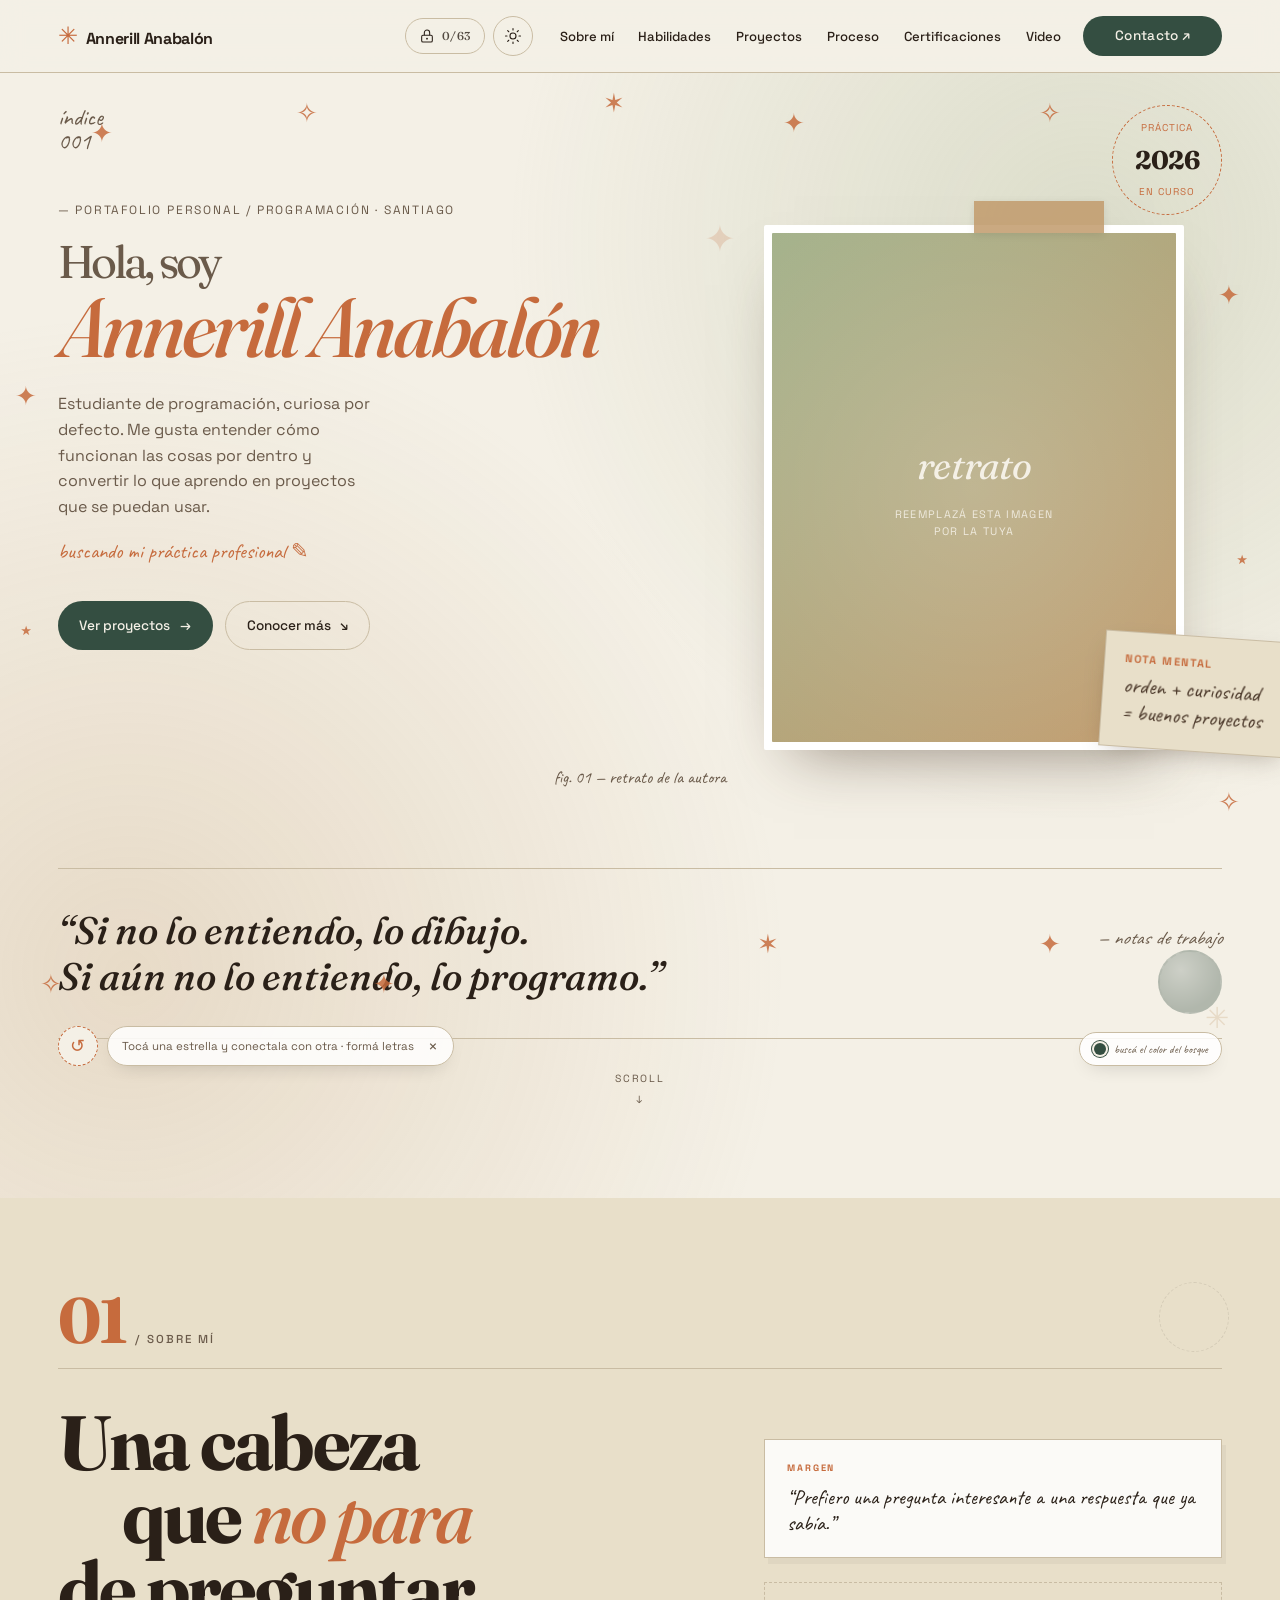
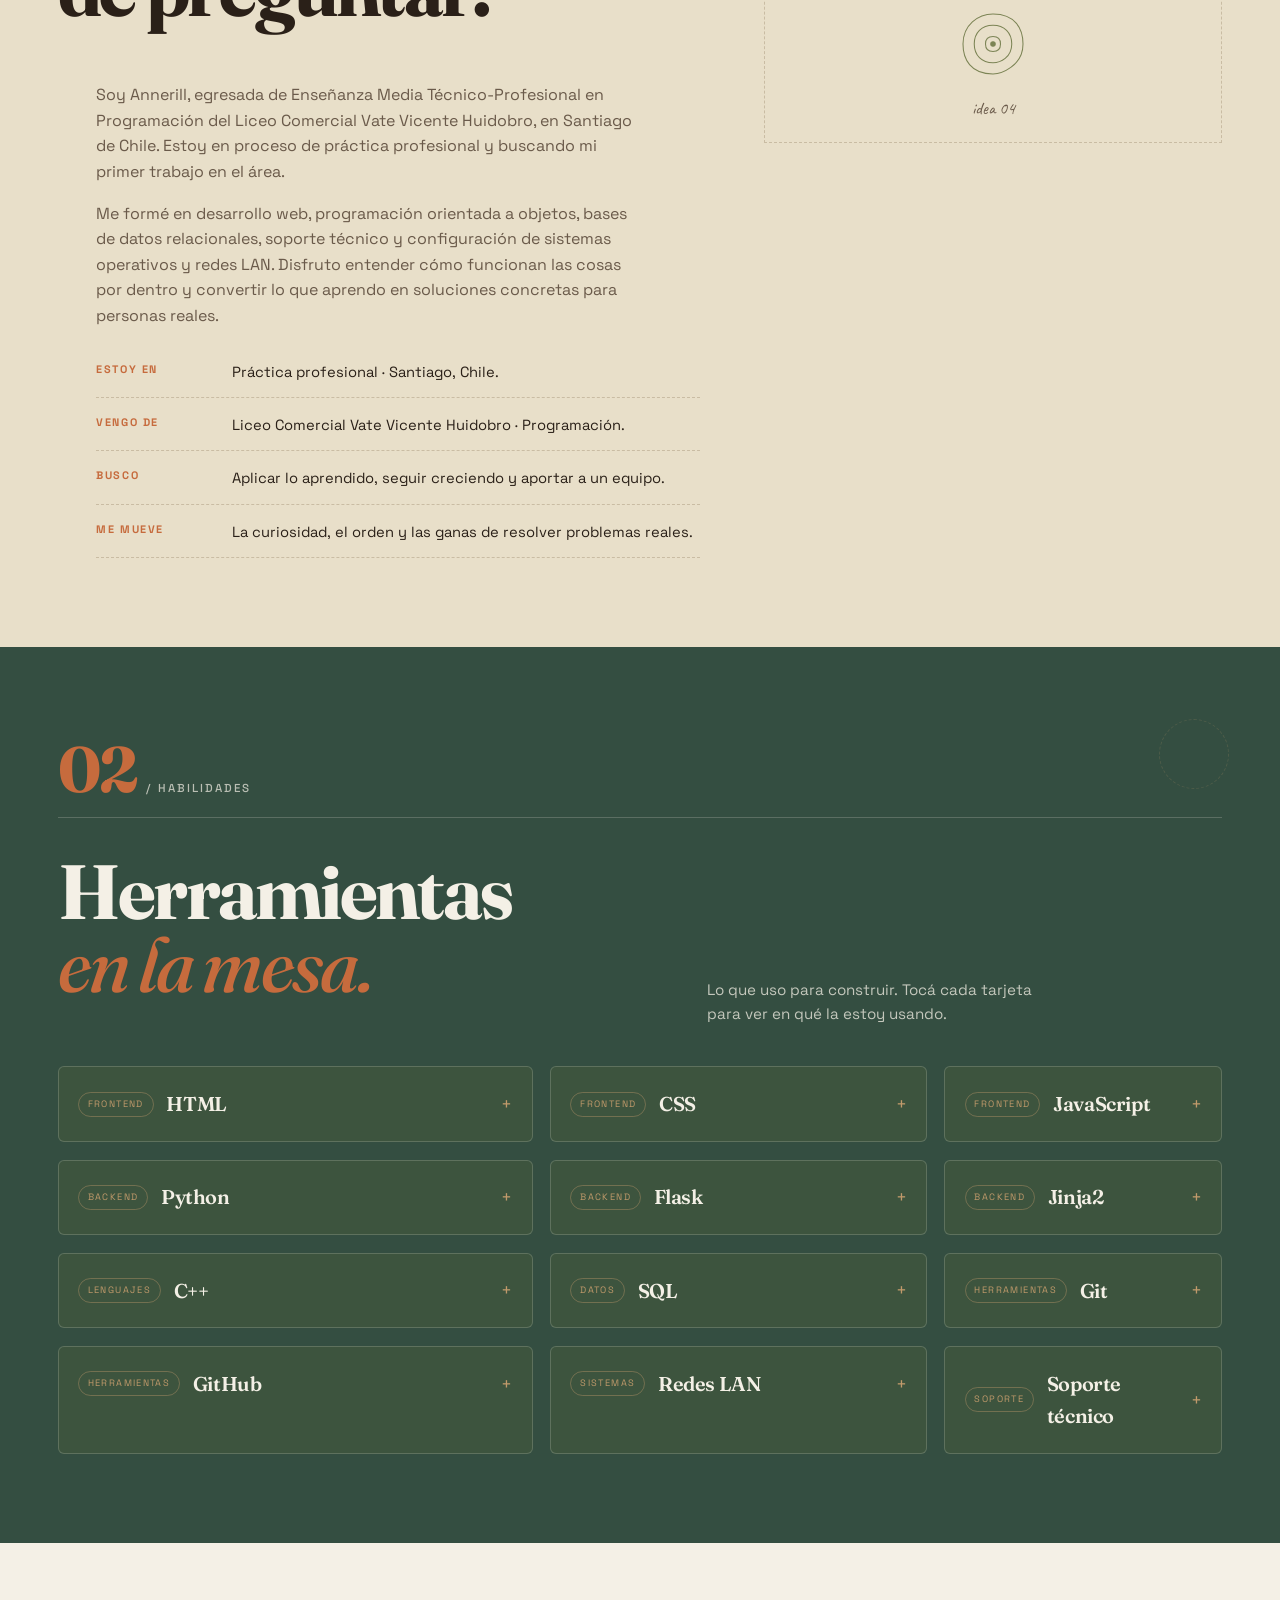
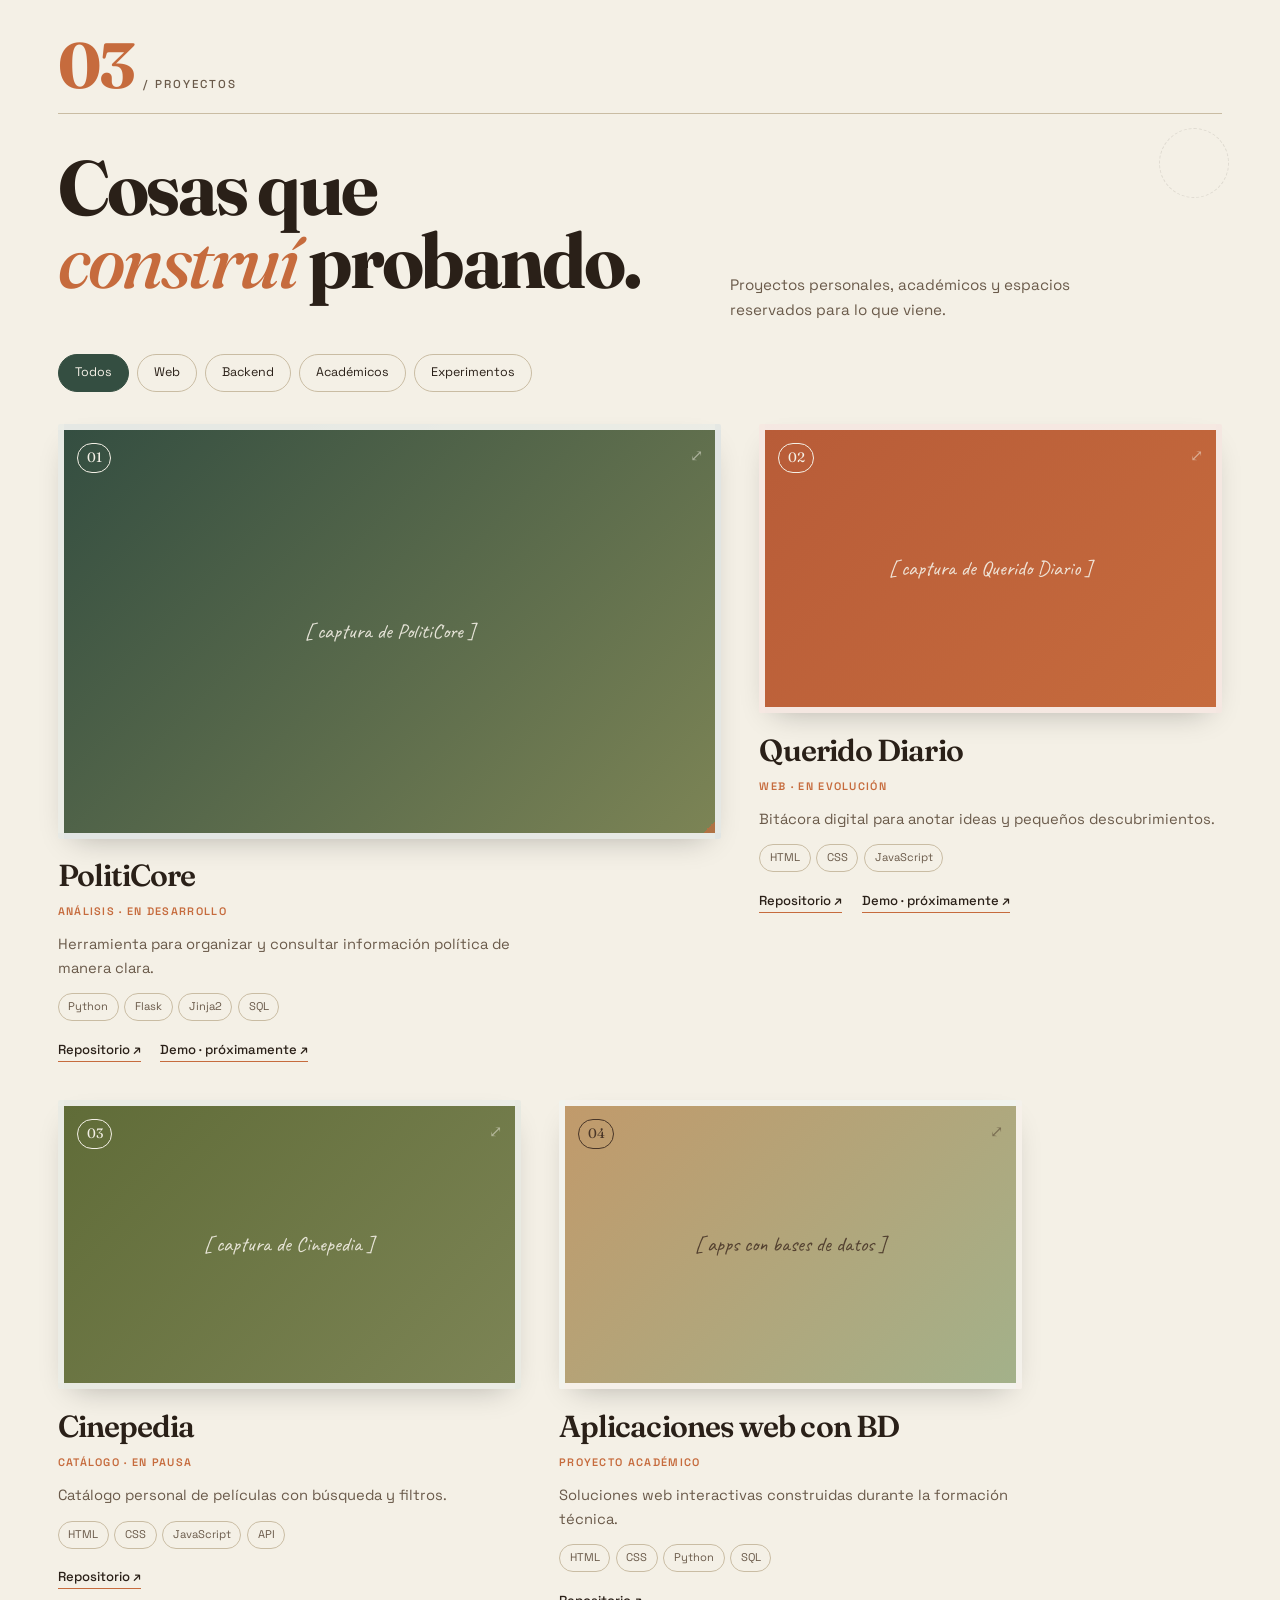
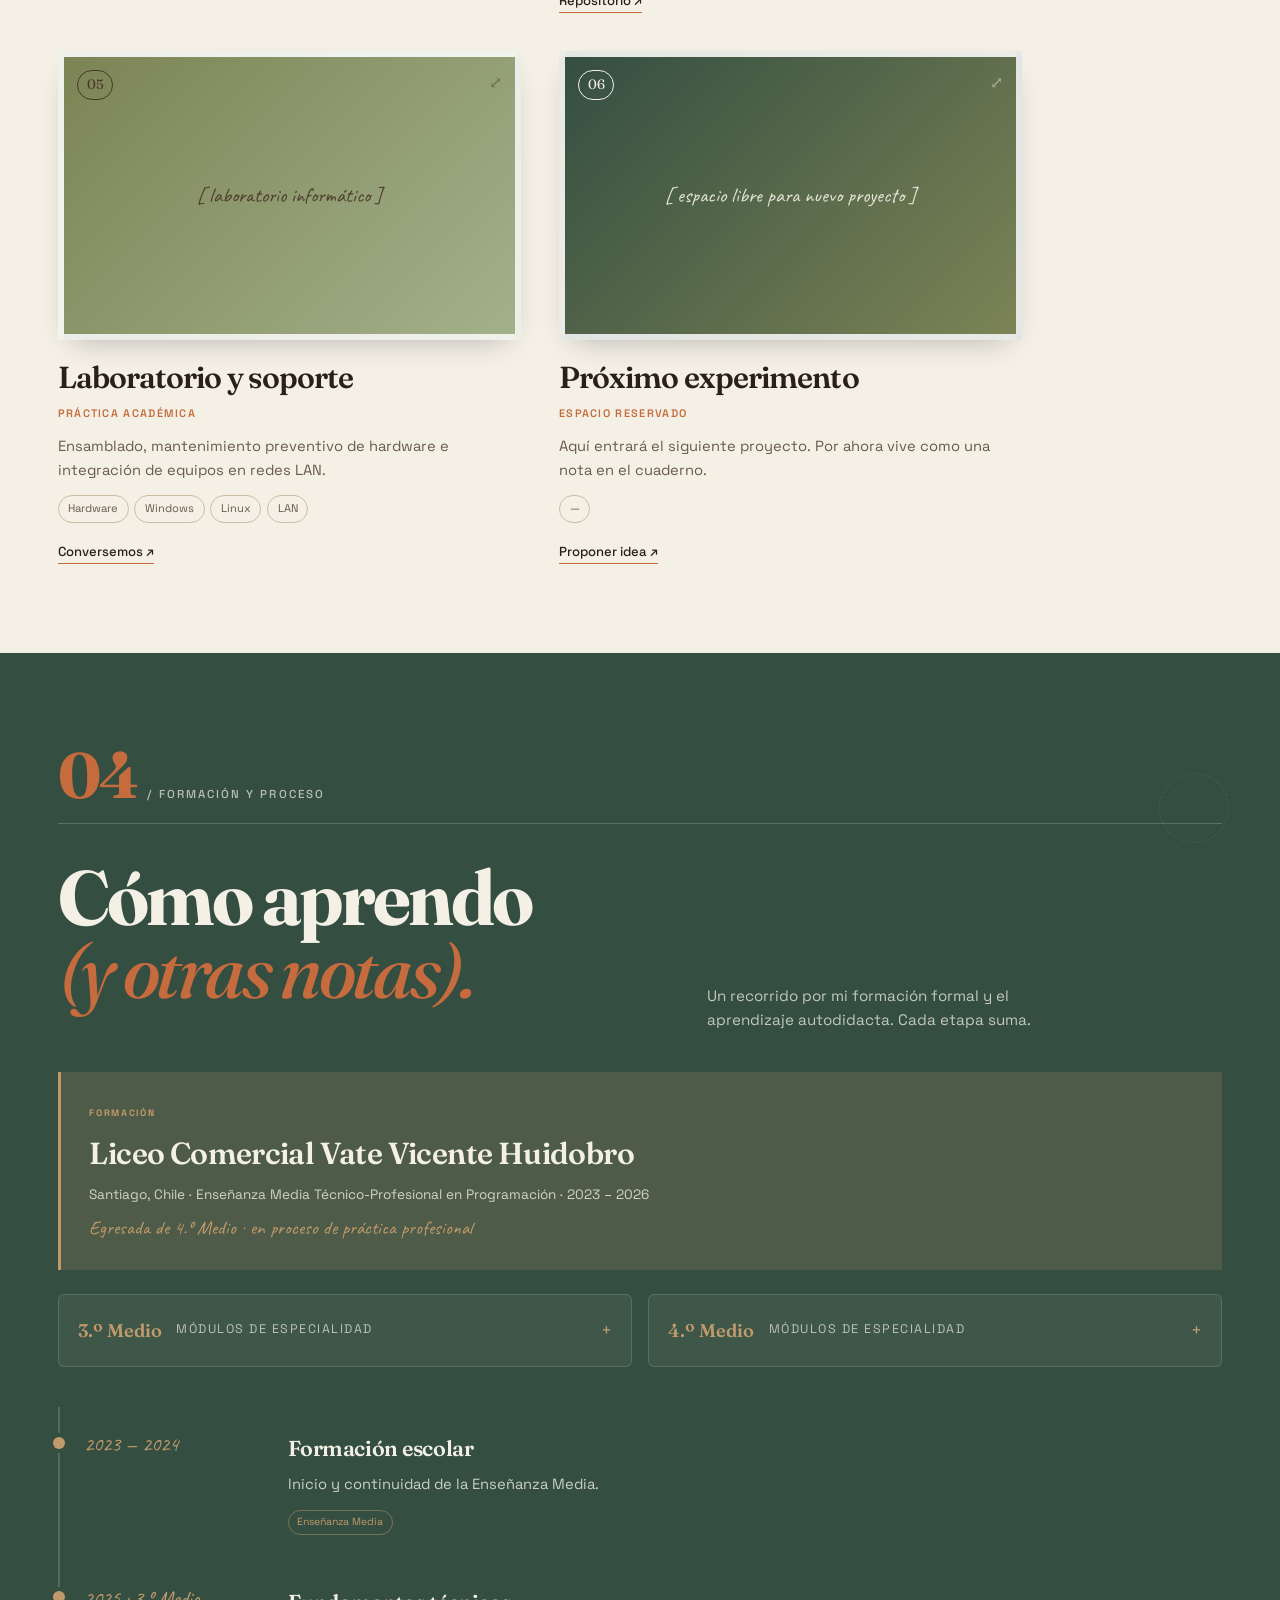
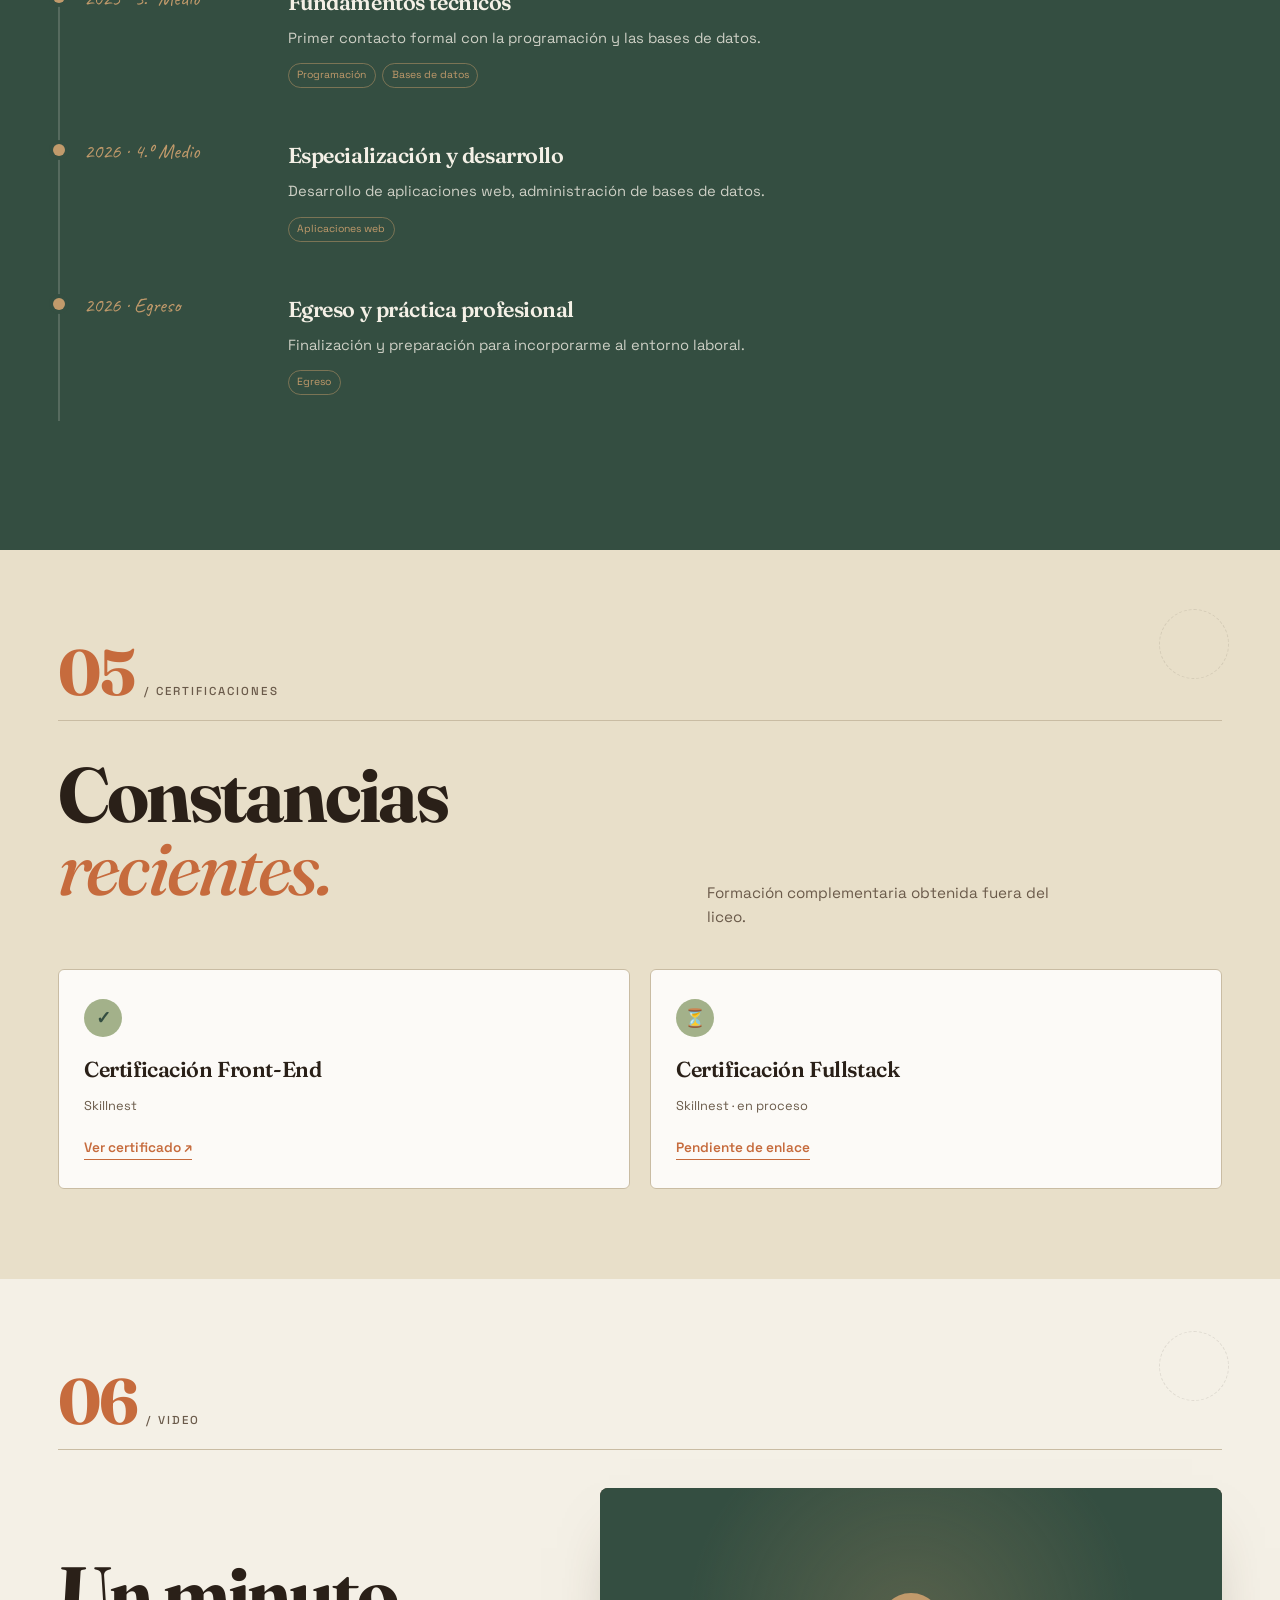
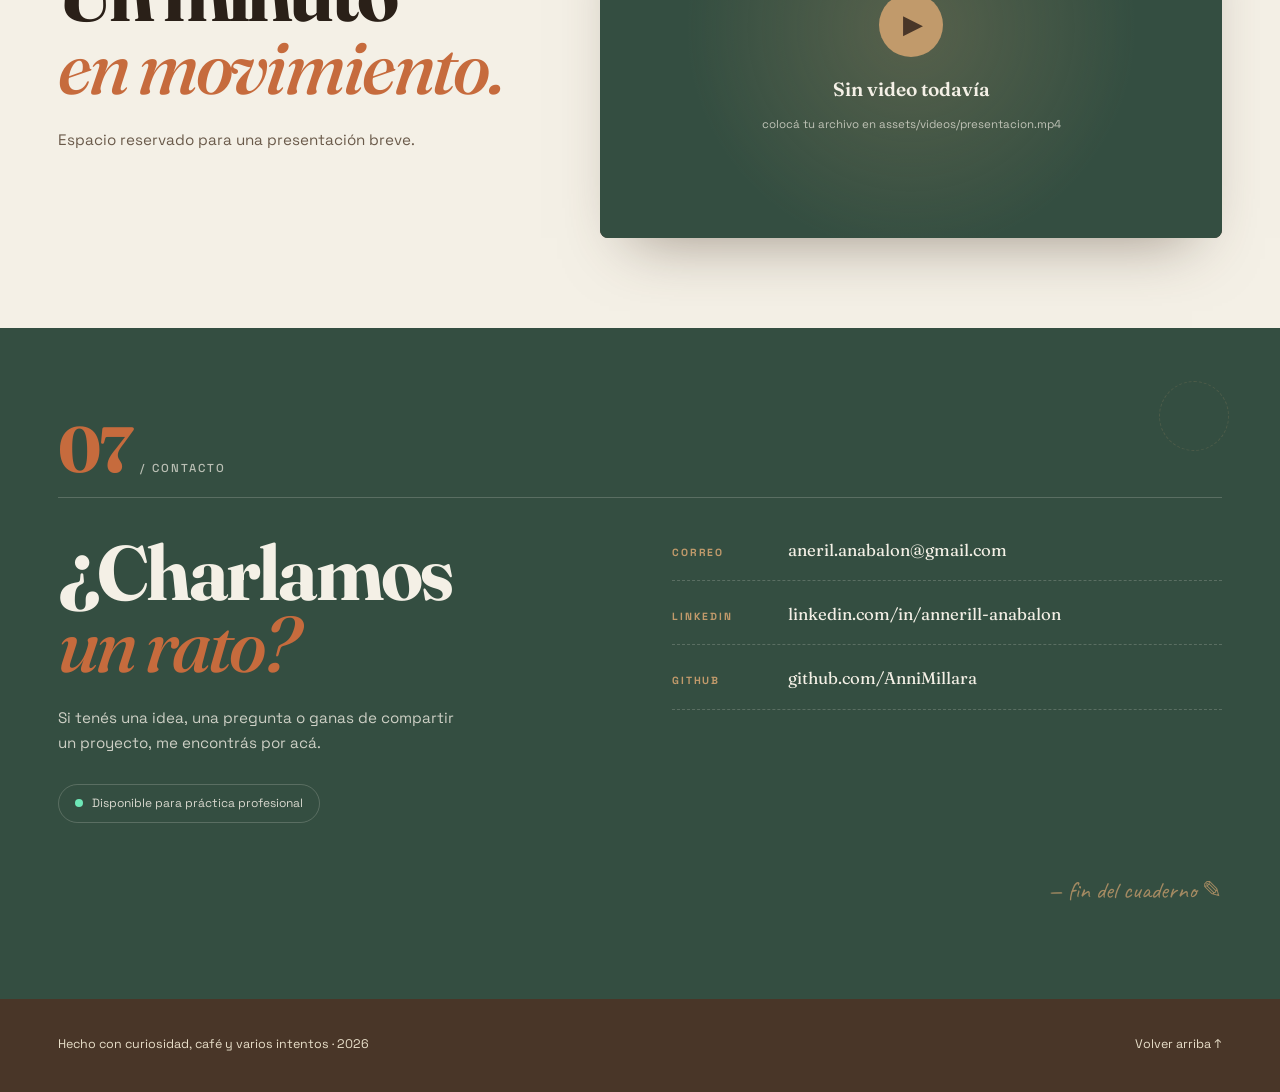
==== index.html @ 5b2b5987 "avanzando jsjs" ====
<!DOCTYPE html>
<html lang="es" data-theme="light">
<head>
    <meta charset="utf-8">
    <meta name="viewport" content="width=device-width, initial-scale=1">
    <meta name="theme-color" content="#344E41">
    <meta name="description" content="Portafolio personal de Annerill Anabalón — desarrolladora en formación, Santiago, Chile.">
    <title>Annerill Anabalón · Cuaderno de desarrollo</title>
    <link rel="preconnect" href="https://fonts.googleapis.com">
    <link rel="preconnect" href="https://fonts.gstatic.com" crossorigin>
    <link href="https://fonts.googleapis.com/css2?family=Fraunces:opsz,wght@9..144,400;9..144,500;9..144,700;9..144,900&family=Space+Grotesk:wght@400;500;700&family=Caveat:wght@500;700&display=swap" rel="stylesheet">
    <script>document.documentElement.classList.add('js');</script>
    <link rel="stylesheet" href="css/style.css">
    <script defer src="js/script.js"></script>
</head>
<body>
    <a class="skip-link" href="#inicio">Saltar al contenido</a>

    <header class="site-header">
        <a class="logo" href="#inicio" aria-label="Ir al inicio">
            <span class="logo-mark" aria-hidden="true">✳</span>
            <span class="logo-text">Annerill Anabalón</span>
        </a>
        <div class="header-tools">
            <button class="secrets-btn" type="button" id="secrets-btn" aria-label="Abrir archivo de secretos" title="Archivo de secretos">
                <svg viewBox="0 0 24 24" aria-hidden="true" width="16" height="16">
                    <rect x="4" y="11" width="16" height="10" rx="2" fill="none" stroke="currentColor" stroke-width="1.6"/>
                    <path d="M8 11V7a4 4 0 1 1 8 0v4" fill="none" stroke="currentColor" stroke-width="1.6"/>
                    <circle cx="12" cy="16" r="1.4" fill="currentColor"/>
                </svg>
                <span class="secrets-count" id="secrets-count">0/0</span>
            </button>
            <button class="theme-toggle" type="button" aria-label="Cambiar tema" title="Cambiar tema">
                <svg viewBox="0 0 24 24" aria-hidden="true">
                    <circle cx="12" cy="12" r="4"/>
                    <path d="M12 2v2M12 20v2M4.93 4.93l1.41 1.41M17.66 17.66l1.41 1.41M2 12h2M20 12h2M4.93 19.07l1.41-1.41M17.66 6.34l1.41-1.41"/>
                </svg>
            </button>
            <button class="menu-toggle" type="button" aria-expanded="false" aria-controls="main-nav" aria-label="Abrir menú"><span></span><span></span></button>
        </div>
        <nav class="nav" id="main-nav" aria-label="Principal">
            <a href="#sobre-mi"><span class="float-letter" data-letter="S" tabindex="0" role="button" aria-label="Letra S interactiva" style="--fa:-4px;--fd:-2s;--fs:5s;">S</span>obre mí</a>
            <a href="#habilidades"><span class="float-letter float-letter--deco" style="--fa:-5px;--fd:-3.5s;--fs:5.5s;">H</span>abilidades</a>
            <a href="#proyectos"><span class="float-letter" data-letter="P" tabindex="0" role="button" aria-label="Letra P interactiva" style="--fa:-3.5px;--fd:-1s;--fs:4.5s;">P</span>royectos</a>
            <a href="#proceso"><span class="float-letter float-letter--deco" style="--fa:-4.5px;--fd:-4s;--fs:6s;">P</span>roceso</a>
            <a href="#certificaciones">Certificacio<span class="float-letter float-letter--deco" style="--fa:-4px;--fd:-2.5s;--fs:5.2s;">n</span>es</a>
            <a href="#video">Vide<span class="float-letter float-letter--deco" style="--fa:-3.5px;--fd:-1.8s;--fs:4.8s;">o</span></a>
            <a class="nav-cta" href="#contacto"><span class="float-letter" data-letter="C" tabindex="0" role="button" aria-label="Letra C interactiva" style="--fa:-4px;--fd:-2s;--fs:5s;">C</span>ontacto ↗</a>
        </nav>
    </header>

    <main>
        <section class="hero" id="inicio" aria-labelledby="hero-title">
            <div class="stars-field" role="group" aria-label="Estrellas interactivas">
                <svg class="star-lines" aria-hidden="true" focusable="false"></svg>
                <svg class="constellation-lines" aria-hidden="true" focusable="false"></svg>
                <button class="star" type="button" aria-label="Estrella arrastrable" data-star-x="8" data-star-y="6">✦</button>
                <button class="star" type="button" aria-label="Estrella arrastrable" data-star-x="24" data-star-y="4">✧</button>
                <button class="star" type="button" aria-label="Estrella con letra oculta" data-star-x="48" data-star-y="3" data-star-letter="S">✶</button>
                <button class="star" type="button" aria-label="Estrella arrastrable" data-star-x="62" data-star-y="5">✦</button>
                <button class="star" type="button" aria-label="Estrella arrastrable" data-star-x="82" data-star-y="4">✧</button>
                <button class="star" type="button" aria-label="Estrella arrastrable" data-star-x="96" data-star-y="22">✦</button>
                <button class="star" type="button" aria-label="Estrella arrastrable" data-star-x="97" data-star-y="48">⋆</button>
                <button class="star" type="button" aria-label="Estrella arrastrable" data-star-x="96" data-star-y="72">✧</button>
                <button class="star" type="button" aria-label="Estrella arrastrable" data-star-x="82" data-star-y="86">✦</button>
                <button class="star" type="button" aria-label="Estrella con letra oculta" data-star-x="60" data-star-y="86" data-star-letter="O">✶</button>
                <button class="star" type="button" aria-label="Estrella arrastrable" data-star-x="30" data-star-y="90">✦</button>
                <button class="star" type="button" aria-label="Estrella arrastrable" data-star-x="4" data-star-y="90">✧</button>
                <button class="star" type="button" aria-label="Estrella arrastrable" data-star-x="2" data-star-y="55">⋆</button>
                <button class="star" type="button" aria-label="Estrella arrastrable" data-star-x="2" data-star-y="32">✦</button>
            </div>

            <div class="hero-index" aria-hidden="true"><span>índice</span><span>001</span></div>
            <div class="hero-badge" aria-hidden="true"><span>práctica</span><strong>2026</strong><span>en curso</span></div>

            <div class="hero-grid">
                <div class="hero-copy">
                    <p class="kicker">— portafo<span class="float-letter" data-letter="L" tabindex="0" role="button" aria-label="Letra L interactiva" style="--fa:-4px;--fd:-3s;--fs:4.8s;">l</span>io personal / pro<span class="float-letter" data-letter="G" tabindex="0" role="button" aria-label="Letra G interactiva" style="--fa:-4px;--fd:-1.5s;--fs:4.5s;">g</span>ramación · santiago</p>
                    <h1 id="hero-title" class="hero-title">
                        <span class="line-1"><span class="float-letter" data-letter="H" tabindex="0" role="button" aria-label="Letra H interactiva" style="--fa:-4px;--fd:-2s;--fs:4.5s;">H</span>ola, soy</span>
                        <span class="line-2"><em><span class="float-letter" data-letter="A" tabindex="0" role="button" aria-label="Letra A interactiva" style="--fa:-4px;--fd:-1s;--fs:4.2s;">A</span>nnerill <span class="float-letter" data-letter="A" tabindex="0" role="button" aria-label="Letra A interactiva" style="--fa:-5px;--fd:-3s;--fs:5s;">A</span>nabalón</em></span>
                    </h1>
                    <p class="hero-lead"><span class="float-letter" data-letter="E" tabindex="0" role="button" aria-label="Letra E interactiva" style="--fa:-3.5px;--fd:-2s;--fs:3.6s;">E</span>studiante de programación, curiosa por defecto. Me gusta entender cómo funcionan las cosas por dentro y convertir lo que aprendo en proyectos que se puedan usar.</p>
                    <p class="hero-hand">buscando mi pr<span class="float-letter float-letter--deco" style="--fa:-4px;--fd:-2.5s;--fs:5s;">á</span>ctica profesional ✎</p>
                    <div class="hero-actions">
                        <a class="btn btn-primary" href="#proyectos">Ver proyectos <span aria-hidden="true">→</span></a>
                        <a class="btn btn-ghost" href="#sobre-mi">Conocer más <span aria-hidden="true">↘</span></a>
                    </div>
                </div>

                <figure class="hero-figure">
                    <span class="tape" aria-hidden="true"></span>
                    <button class="frame hero-frame" type="button" aria-pressed="false" aria-label="Girar retrato">
                        <span class="frame-hint" aria-hidden="true">↻</span>
                        <div class="frame-rotor">
                            <div class="frame-face frame-front">
                                <div class="hero-photo" role="img" aria-label="Retrato de la autora">
                                    <span>retrato</span>
                                    <small>reemplazá esta imagen<br>por la tuya</small>
                                </div>
                            </div>
                            <div class="frame-face frame-back">
                                <span class="frame-back-label">reverso</span>
                                <p class="frame-back-text">Empecé dibujando diagramas en el margen de un cuaderno. Sigo haciendo lo mismo —ahora en código, con la misma curiosidad.</p>
                                <span class="frame-back-hint" aria-hidden="true">✳</span>
                                <button class="letter letter--hidden letter--back" data-letter="I" aria-label="Letra I oculta">I</button>
                            </div>
                        </div>
                    </button>
                    <figcaption class="hero-caption">fig. 01 — retrato de la autora</figcaption>
                    <button class="sticky-note" type="button" aria-expanded="false" data-expandable>
                        <span class="sticky-title">nota mental</span>
                        <p>orden + curiosidad<br>= buenos proyectos</p>
                        <span class="sticky-extra"><span>y un poco de caos controlado.</span></span>
                    </button>
                </figure>
            </div>

            <blockquote class="hero-quote">
                <p>“Si no lo entiendo, lo dibujo.<br>Si aún <span class="float-letter" data-letter="N" tabindex="0" role="button" aria-label="Letra N interactiva" style="--fa:-4px;--fd:-1.5s;--fs:4s;">n</span>o lo entiendo, lo program<span class="float-letter" data-letter="O" tabindex="0" role="button" aria-label="Letra O interactiva" style="--fa:-5px;--fd:-4s;--fs:4.6s;">o</span>.”</p>
                <cite>— notas de trabajo</cite>
            </blockquote>

            <div class="hero-scroll" aria-hidden="true"><span>scroll</span><span>↓</span></div>

            <div class="stars-controls">
                <button class="stars-reset" type="button" aria-label="Reiniciar estrellas" title="Reiniciar estrellas"><span aria-hidden="true">↺</span></button>
                <button class="constellation-check" type="button" hidden aria-label="Verificar letra"><span aria-hidden="true">✓</span> verificar letra</button>
                <button class="constellation-clear" type="button" hidden aria-label="Limpiar conexiones"><span aria-hidden="true">×</span> limpiar</button>
                <div class="stars-hint" role="status" hidden>
                    <span>Tocá una estrella y conectala con otra · formá letras</span>
                    <button class="stars-hint-close" type="button" aria-label="Cerrar aviso">×</button>
                </div>
            </div>

            <button class="color-hint" type="button" aria-label="Pista de color"><span class="color-hint-swatch" aria-hidden="true"></span><span class="color-hint-text">buscá el color del bosque</span></button>
            <div class="color-reveal" aria-hidden="true">
                <button class="letter letter--hidden" data-letter="P" aria-label="Letra P oculta">P</button>
                <button class="color-target" type="button" aria-label="Tocar el color del bosque"></button>
            </div>
        </section>

        <section class="section section-cream about" id="sobre-mi" aria-labelledby="about-title">
            <div class="section-marker" data-reveal><span class="marker-num">01</span><span class="marker-label">/ sobre mí</span></div>

            <div class="about-grid">
                <div class="about-heading" data-reveal>
                    <h2 id="about-title" class="display">
                        <span><span class="float-letter" data-letter="U" tabindex="0" role="button" aria-label="Letra U interactiva" style="--fa:-4px;--fd:-2.5s;--fs:4.4s;">U</span>na cabeza</span>
                        <span class="display-offset">que <em>no <span class="float-letter" data-letter="P" tabindex="0" role="button" aria-label="Letra P interactiva" style="--fa:-5px;--fd:-1s;--fs:5.2s;">p</span>ara</em></span>
                        <span>de preguntar.</span>
                    </h2>
                </div>
                <div class="about-body" data-reveal>
                    <p>Soy Annerill, egresada de Enseñanza Media Técnico-Profesional en Programación del Liceo Comercial <span class="float-letter" data-letter="V" tabindex="0" role="button" aria-label="Letra V interactiva" style="--fa:-4px;--fd:-2s;--fs:4.8s;">V</span>ate Vicente Huidobro, en Santiago de Chile. Estoy en proceso de práctica profesional y buscando mi primer trabajo en el área.</p>
                    <p>Me formé en desarrollo web, programación orientada a objetos, <span class="float-letter" data-letter="B" tabindex="0" role="button" aria-label="Letra B interactiva" style="--fa:-4px;--fd:-1.5s;--fs:4.6s;">b</span>ases de datos relacionales, soporte técnico y configuración de sistemas operativos y redes LAN. Disfruto entender cómo funcionan las cosas por dentro y convertir lo que aprendo en soluciones concretas para personas reales.</p>
                    <dl class="about-facts">
                        <div><dt>Estoy en</dt><dd>Práctica profesional · Santiago, Chile.</dd></div>
                        <div><dt>Vengo de</dt><dd>Liceo Comercial Vate Vicente Huidobro · Programación.</dd></div>
                        <div><dt>Busco</dt><dd>Aplicar lo aprendido, seguir creciendo y aportar a un equipo.</dd></div>
                        <div><dt>Me mueve</dt><dd>La curiosidad, el orden y las ganas de resolver problemas reales.</dd></div>
                    </dl>
                </div>
                <aside class="about-aside" aria-label="Notas al margen" data-reveal>
                    <button class="note-card" type="button" aria-expanded="false" data-expandable>
                        <span class="note-label">margen</span>
                        <p>“Prefiero una pregunt<span class="float-letter" data-letter="A" tabindex="0" role="button" aria-label="Letra A interactiva" style="--fa:-4px;--fd:-1.5s;--fs:4.2s;">a</span> interesante a una respuesta que ya sabía.”</p>
                        <span class="note-extra"><span>Otra nota: el mejor código que he escrito nació de algo que no supe responder al principio.</span></span>
                    </button>
                    <button class="sketch" type="button" aria-expanded="false" data-expandable aria-label="Ver anotación del boceto">
                        <svg viewBox="0 0 120 120" fill="none" stroke="currentColor" stroke-width="1.4" aria-hidden="true">
                            <path d="M60 20 C 90 20, 100 40, 100 60 C 100 90, 70 100, 60 100 C 30 100, 20 80, 20 60 C 20 35, 40 20, 60 20 Z"/>
                            <path d="M60 35 C 75 35, 85 45, 85 60 C 85 78, 70 85, 60 85 C 45 85, 35 75, 35 60 C 35 45, 45 35, 60 35 Z"/>
                            <path d="M60 50 C 68 50, 70 55, 70 60 C 70 68, 65 70, 60 70 C 52 70, 50 65, 50 60 C 50 52, 55 50, 60 50 Z"/>
                            <circle cx="60" cy="60" r="3" fill="currentColor"/>
                        </svg>
                        <span>idea 04</span>
                        <span class="sketch-extra"><span>Cada proyecto empieza como un boceto.</span></span>
                    </button>
                </aside>
            </div>
        </section>

        <section class="section section-dark skills" id="habilidades" aria-labelledby="skills-title">
            <div class="section-marker" data-reveal><span class="marker-num">02</span><span class="marker-label">/ habilidades</span></div>

            <div class="skills-head" data-reveal>
                <h2 id="skills-title" class="display">Herramientas<br><em>en la me<span class="float-letter" data-letter="S" tabindex="0" role="button" aria-label="Letra S interactiva" style="--fa:-4px;--fd:-2s;--fs:5s;">s</span>a.</em></h2>
                <p class="skills-intro"><span class="float-letter" data-letter="L" tabindex="0" role="button" aria-label="Letra L interactiva" style="--fa:-4.5px;--fd:-3.5s;--fs:4.6s;">L</span>o que uso para construir. Tocá cada tarjeta para ver en qué la estoy usando.</p>
            </div>

            <div class="skills-grid">
                <details class="skill-card" data-reveal>
                    <summary><span class="skill-tag">frontend</span><span class="skill-name">HTML</span><span class="skill-toggle" aria-hidden="true">+</span></summary>
                    <div class="skill-body"><p><span class="float-letter" data-letter="E" tabindex="0" role="button" aria-label="Letra E interactiva" style="--fa:-4px;--fd:-2s;--fs:4.8s;">E</span>structura semántica, accesibilidad básica y formularios bien armados. HTML5 como cimiento de todo.</p></div>
                </details>
                <details class="skill-card" data-reveal>
                    <summary><span class="skill-tag">frontend</span><span class="skill-name">CSS</span><span class="skill-toggle" aria-hidden="true">+</span></summary>
                    <div class="skill-body"><p>Grid, flexbox, <span class="float-letter" data-letter="V" tabindex="0" role="button" aria-label="Letra V interactiva" style="--fa:-4px;--fd:-2s;--fs:4.8s;">v</span>ariables, animaciones sutiles y diseño responsive.</p></div>
                </details>
                <details class="skill-card" data-reveal>
                    <summary><span class="skill-tag">frontend</span><span class="skill-name">JavaScript</span><span class="skill-toggle" aria-hidden="true">+</span></summary>
                    <div class="skill-body"><p>D<span class="float-letter" data-letter="O" tabindex="0" role="button" aria-label="Letra O interactiva" style="--fa:-4px;--fd:-2s;--fs:4.8s;">O</span>M, eventos, filtros y lógica de interfaz.</p></div>
                </details>
                <details class="skill-card" data-reveal>
                    <summary><span class="skill-tag">backend</span><span class="skill-name">Python</span><span class="skill-toggle" aria-hidden="true">+</span></summary>
                    <div class="skill-body"><p>Lógica, funciones, <span class="float-letter" data-letter="M" tabindex="0" role="button" aria-label="Letra M interactiva" style="--fa:-4px;--fd:-2s;--fs:4.8s;">m</span>ódulos y estructura de proyectos.</p></div>
                </details>
                <details class="skill-card" data-reveal>
                    <summary><span class="skill-tag">backend</span><span class="skill-name">Flask</span><span class="skill-toggle" aria-hidden="true">+</span></summary>
                    <div class="skill-body"><p><span class="float-letter" data-letter="R" tabindex="0" role="button" aria-label="Letra R interactiva" style="--fa:-4px;--fd:-2s;--fs:4.8s;">R</span>utas, templates, formularios y pequeños proyectos web.</p></div>
                </details>
                <details class="skill-card" data-reveal>
                    <summary><span class="skill-tag">backend</span><span class="skill-name">Jinja2</span><span class="skill-toggle" aria-hidden="true">+</span></summary>
                    <div class="skill-body"><p><span class="float-letter" data-letter="T" tabindex="0" role="button" aria-label="Letra T interactiva" style="--fa:-4px;--fd:-2s;--fs:4.8s;">T</span>emplates con lógica, herencia de plantillas y datos dinámicos.</p></div>
                </details>
                <details class="skill-card" data-reveal>
                    <summary><span class="skill-tag">lenguajes</span><span class="skill-name">C++</span><span class="skill-toggle" aria-hidden="true">+</span></summary>
                    <div class="skill-body"><p>Conocimientos básicos: variables, control <span class="float-letter" data-letter="D" tabindex="0" role="button" aria-label="Letra D interactiva" style="--fa:-4px;--fd:-2s;--fs:4.8s;">d</span>e flujo y funciones.</p></div>
                </details>
                <details class="skill-card" data-reveal>
                    <summary><span class="skill-tag">datos</span><span class="skill-name">SQL</span><span class="skill-toggle" aria-hidden="true">+</span></summary>
                    <div class="skill-body"><p>Consultas, <span class="float-letter" data-letter="D" tabindex="0" role="button" aria-label="Letra D interactiva" style="--fa:-4px;--fd:-2s;--fs:4.8s;">d</span>iseño de bases relacionales y mantenimiento de datos.</p></div>
                </details>
                <details class="skill-card" data-reveal>
                    <summary><span class="skill-tag">herramientas</span><span class="skill-name">Git</span><span class="skill-toggle" aria-hidden="true">+</span></summary>
                    <div class="skill-body"><p>Con<span class="float-letter" data-letter="T" tabindex="0" role="button" aria-label="Letra T interactiva" style="--fa:-4px;--fd:-2s;--fs:4.8s;">t</span>rol de versiones, commits claros y ramas para probar ideas.</p></div>
                </details>
                <details class="skill-card" data-reveal>
                    <summary><span class="skill-tag">herramientas</span><span class="skill-name">GitHub</span><span class="skill-toggle" aria-hidden="true">+</span></summary>
                    <div class="skill-body"><p><span class="float-letter" data-letter="R" tabindex="0" role="button" aria-label="Letra R interactiva" style="--fa:-4px;--fd:-2s;--fs:4.8s;">R</span>epositorios, issues y publicación con GitHub Pages.</p></div>
                </details>
                <details class="skill-card" data-reveal>
                    <summary><span class="skill-tag">sistemas</span><span class="skill-name">Redes LAN</span><span class="skill-toggle" aria-hidden="true">+</span></summary>
                    <div class="skill-body"><p>Insta<span class="float-letter" data-letter="L" tabindex="0" role="button" aria-label="Letra L interactiva" style="--fa:-4px;--fd:-2s;--fs:4.8s;">l</span>ación y configuración de sistemas operativos e integración de equipos.</p></div>
                </details>
                <details class="skill-card" data-reveal>
                    <summary><span class="skill-tag">soporte</span><span class="skill-name">Soporte técnico</span><span class="skill-toggle" aria-hidden="true">+</span></summary>
                    <div class="skill-body"><p>Diagnóstico de problemas, mantenimiento y ate<span class="float-letter" data-letter="N" tabindex="0" role="button" aria-label="Letra N interactiva" style="--fa:-4px;--fd:-2s;--fs:4.8s;">n</span>ción a usuarios.</p></div>
                </details>
            </div>
        </section>

        <section class="section projects" id="proyectos" aria-labelledby="projects-title">
            <div class="section-marker" data-reveal><span class="marker-num">03</span><span class="marker-label">/ proyectos</span></div>

            <div class="projects-head" data-reveal>
                <h2 id="projects-title" class="display"><span class="float-letter" data-letter="C" tabindex="0" role="button" aria-label="Letra C interactiva" style="--fa:-4px;--fd:-2s;--fs:4.8s;">C</span>osas que<br><em>construí</em> probando.</h2>
                <p class="projects-intro"><span class="float-letter float-letter--deco" style="--fa:-4px;--fd:-1.5s;--fs:4.8s;">P</span>royectos personales, académicos y espacios reservados para lo que viene.</p>
            </div>

            <div class="filters" role="group" aria-label="Filtrar proyectos" data-reveal>
                <button class="filter is-active" data-filter="all" type="button" aria-pressed="true">Todos</button>
                <button class="filter" data-filter="web" type="button" aria-pressed="false">Web</button>
                <button class="filter" data-filter="backend" type="button" aria-pressed="false">Backend</button>
                <button class="filter" data-filter="academico" type="button" aria-pressed="false">Académicos</button>
                <button class="filter" data-filter="experimento" type="button" aria-pressed="false">Experimentos</button>
            </div>

            <div class="projects-grid">
                <article class="project-card" data-category="web backend" data-size="large" data-project-id="politicore" data-reveal>
                    <div class="reveal-object-wrap">
                        <button class="letter letter--hidden" data-letter="N" aria-label="Letra N oculta">N</button>
                        <button class="project-media" data-reveal-drag type="button" aria-label="Ver detalle de PolitiCore">
                            <span class="project-num">01</span><span class="project-expand" aria-hidden="true">⤢</span>
                            <span class="project-image-note">[ captura de PolitiCore ]</span>
                        </button>
                    </div>
                    <header class="project-head"><h3>PolitiCore</h3><p class="project-type">análisis · en desarrollo</p></header>
                    <p class="project-desc">Herramien<span class="float-letter" data-letter="T" tabindex="0" role="button" aria-label="Letra T interactiva" style="--fa:-4px;--fd:-2s;--fs:4.6s;">t</span>a para organizar y consultar información política de manera clara.</p>
                    <ul class="project-tech">
                        <li>Python</li><li>Flask</li><li><span class="float-letter" data-letter="J" tabindex="0" role="button" aria-label="Letra J interactiva" style="--fa:-4px;--fd:-2s;--fs:4.6s;">J</span>inja2</li><li>SQL</li>
                    </ul>
                    <div class="project-links"><a href="https://github.com/tu-usuario" target="_blank" rel="noopener">Repositorio ↗</a><a href="#contacto">Demo · próximamente ↗</a></div>
                </article>

                <article class="project-card" data-category="web" data-size="medium" data-project-id="querido-diario" data-reveal>
                    <button class="project-media media-terracotta" type="button" aria-label="Ver detalle de Querido Diario">
                        <span class="project-num">02</span><span class="project-expand" aria-hidden="true">⤢</span>
                        <span class="project-image-note">[ captura de Querido Diario ]</span>
                    </button>
                    <header class="project-head"><h3>Querido Diario</h3><p class="project-type"><span class="float-letter" data-letter="W" tabindex="0" role="button" aria-label="Letra W interactiva" style="--fa:-4px;--fd:-2s;--fs:4.4s;">w</span>eb · en evolución</p></header>
                    <p class="project-desc">Bitácora digital para anotar ideas y pequeños descubrimientos.</p>
                    <ul class="project-tech"><li>HTML</li><li>CSS</li><li>JavaScript</li></ul>
                    <div class="project-links"><a href="https://github.com/tu-usuario" target="_blank" rel="noopener">Repositorio ↗</a><a href="#contacto">Demo · próximamente ↗</a></div>
                </article>

                <article class="project-card" data-category="web" data-size="small" data-project-id="cinepedia" data-reveal>
                    <button class="project-media media-moss" type="button" aria-label="Ver detalle de Cinepedia">
                        <span class="project-num">03</span><span class="project-expand" aria-hidden="true">⤢</span>
                        <span class="project-image-note">[ captura de Cinepedia ]</span>
                    </button>
                    <header class="project-head"><h3>Cinepedia</h3><p class="project-type">catálogo · en pausa</p></header>
                    <p class="project-desc">Catálogo personal de películas con búsqueda y filtros.</p>
                    <ul class="project-tech"><li>HTML</li><li>CSS</li><li>JavaScript</li><li>API</li></ul>
                    <div class="project-links"><a href="https://github.com/tu-usuario" target="_blank" rel="noopener">Repositorio ↗</a></div>
                </article>

                <article class="project-card" data-category="academico backend web" data-size="medium" data-project-id="apps-bd" data-reveal>
                    <button class="project-media media-caramel" type="button" aria-label="Ver detalle de Aplicaciones web con BD">
                        <span class="project-num">04</span><span class="project-expand" aria-hidden="true">⤢</span>
                        <span class="project-image-note">[ apps con bases de datos ]</span>
                    </button>
                    <header class="project-head"><h3>Aplicaciones web con BD</h3><p class="project-type">proyecto académico</p></header>
                    <p class="project-desc">Soluciones web interactivas construidas durante la formación técnica.</p>
                    <ul class="project-tech"><li>HTML</li><li>CSS</li><li>Python</li><li>SQL</li></ul>
                    <div class="project-links"><a href="https://github.com/tu-usuario" target="_blank" rel="noopener">Repositorio ↗</a></div>
                </article>

                <article class="project-card" data-category="academico" data-size="small" data-project-id="laboratorio" data-reveal>
                    <button class="project-media media-olive" type="button" aria-label="Ver detalle de Laboratorio y soporte">
                        <span class="project-num">05</span><span class="project-expand" aria-hidden="true">⤢</span>
                        <span class="project-image-note">[ laboratorio informático ]</span>
                    </button>
                    <header class="project-head"><h3>Laboratorio y soporte</h3><p class="project-type">práctica académica</p></header>
                    <p class="project-desc">Ensamblado, mantenimiento preventivo de hardware e integración de equipos en redes LAN.</p>
                    <ul class="project-tech"><li>Hardware</li><li>Windows</li><li>Linux</li><li>LAN</li></ul>
                    <div class="project-links"><a href="#contacto">Conversemos ↗</a></div>
                </article>

                <article class="project-card" data-category="experimento" data-size="medium" data-project-id="proximo" data-reveal>
                    <button class="project-media" type="button" aria-label="Ver detalle del próximo experimento">
                        <span class="project-num">06</span><span class="project-expand" aria-hidden="true">⤢</span>
                        <span class="project-image-note">[ espacio libre para nuevo proyecto ]</span>
                    </button>
                    <header class="project-head"><h3>Próximo experimento</h3><p class="project-type">espacio reservado</p></header>
                    <p class="project-desc">Aquí entrará el siguiente proyecto. Por ahora vive como una nota en el cuaderno.</p>
                    <ul class="project-tech"><li>—</li></ul>
                    <div class="project-links"><a href="#contacto">Proponer idea ↗</a></div>
                </article>
            </div>
        </section>

        <section class="section section-dark process" id="proceso" aria-labelledby="process-title">
            <div class="section-marker" data-reveal><span class="marker-num">04</span><span class="marker-label">/ formación y proceso</span></div>

            <div class="process-head" data-reveal>
                <h2 id="process-title" class="display">Cómo <span class="float-letter" data-letter="A" tabindex="0" role="button" aria-label="Letra A interactiva" style="--fa:-4px;--fd:-2s;--fs:4.8s;">a</span>prendo<br><em>(y otras notas).</em></h2>
                <p class="process-intro">Un recorrido por mi formación formal y el aprendizaje autodidacta. Cada etapa suma.</p>
            </div>

            <div class="formation-feature" data-reveal>
                <div class="formation-badge">formación</div>
                <h3>Liceo Comercial Vate Vicente Huidobro</h3>
                <p class="formation-meta">Santiago, Chile · Enseñanza Media Técnico-Profesional en Pro<span class="float-letter" data-letter="G" tabindex="0" role="button" aria-label="Letra G interactiva" style="--fa:-4px;--fd:-2s;--fs:4.6s;">g</span>ramación · 2023 – 2026</p>
                <p class="formation-status">Egresada de 4.º Medio · en proceso de práctica profesional</p>
            </div>

            <div class="modules-grid" data-reveal>
                <details class="module-card">
                    <summary><span class="module-year">3.º Medio</span><span class="module-title">Módulos de especialidad</span><span class="module-toggle" aria-hidden="true">+</span></summary>
                    <ul><li>Programación y Bases de Datos</li><li>Instalación y Configuración de Equipos</li><li>Soporte a Usuarios y Productividad</li><li>Sistemas Operativos y Redes LAN</li><li>Diseño de Bases de Datos Relacionales</li></ul>
                </details>
                <details class="module-card">
                    <summary><span class="module-year">4.º Medio</span><span class="module-title">Módulos de especialidad</span><span class="module-toggle" aria-hidden="true">+</span></summary>
                    <ul><li>Desarrollo de Aplicaciones Web</li><li>Administración de Bases de Datos</li><li>Emprendimiento y Empleabilidad</li><li>Prevención de Riesgos y Legislación Laboral</li></ul>
                </details>
            </div>

            <ol class="timeline">
                <li class="timeline-item" data-reveal>
                    <span class="timeline-date">2023 — 2024</span>
                    <div class="timeline-body"><h3><span class="float-letter" data-letter="F" tabindex="0" role="button" aria-label="Letra F interactiva" style="--fa:-4px;--fd:-2s;--fs:4.6s;">F</span>ormación escolar</h3><p>Inicio y continuidad de la Enseñanza Me<span class="float-letter" data-letter="D" tabindex="0" role="button" aria-label="Letra D interactiva" style="--fa:-4px;--fd:-3s;--fs:4.6s;">d</span>ia.</p><div class="timeline-tags"><span>Enseñanza Media</span></div></div>
                </li>
                <li class="timeline-item" data-reveal>
                    <span class="timeline-date">2025 · 3.º Medio</span>
                    <div class="timeline-body"><h3>Fundamentos técnicos</h3><p>Primer contacto formal con la programación y las bases de datos.</p><div class="timeline-tags"><span>Programación</span><span>Bases de datos</span></div></div>
                </li>
                <li class="timeline-item" data-reveal>
                    <span class="timeline-date">2026 · 4.º Medio</span>
                    <div class="timeline-body"><h3>Especialización y desarrollo</h3><p>Desarrollo de aplicaciones web, administración de bases de datos.</p><div class="timeline-tags"><span>Aplicaciones web</span></div></div>
                </li>
                <li class="timeline-item" data-reveal>
                    <span class="timeline-date">2026 · Egreso</span>
                    <div class="timeline-body"><h3>Egreso y práctica profesional</h3><p>Finalización y preparación para incorporarme al entorno laboral.</p><div class="timeline-tags"><span>Egreso</span></div></div>
                </li>
            </ol>
        </section>

        <section class="section section-cream certs" id="certificaciones" aria-labelledby="certs-title">
            <div class="section-marker" data-reveal><span class="marker-num">05</span><span class="marker-label">/ certificaciones</span></div>
            <div class="certs-head" data-reveal>
                <h2 id="certs-title" class="display"><span class="float-letter" data-letter="C" tabindex="0" role="button" aria-label="Letra C interactiva" style="--fa:-4px;--fd:-2s;--fs:4.8s;">C</span>onstancias<br><em>recientes.</em></h2>
                <p class="certs-intro">Formación complementaria obtenida fuera del liceo.</p>
            </div>
            <div class="certs-grid">
                <a class="cert-card" href="https://view.pok.tech/social/e1ff5f8d-3e36-4d60-95a6-a298682f0863/43f2e2bb5b8f84ac5be400bc670d06083c3613b7e6a288a797a24113ddcdc94da4187eb954435d4a2c1934f5babbe7e70970c93ba36b79428d0109549a0f01f3" target="_blank" rel="noopener" data-reveal>
                    <span class="cert-badge" aria-hidden="true">✓</span>
                    <h3>Certificación Front-End</h3>
                    <p class="cert-issuer">S<span class="float-letter" data-letter="K" tabindex="0" role="button" aria-label="Letra K interactiva" style="--fa:-4px;--fd:-2s;--fs:4.4s;">k</span>illnest</p>
                    <span class="cert-link">Ver certificado ↗</span>
                </a>
                <div class="cert-card cert-pending" data-reveal>
                    <span class="cert-badge" aria-hidden="true">⏳</span>
                    <h3>Certificación Fullstack</h3>
                    <p class="cert-issuer">Skillnest · en proceso</p>
                    <span class="cert-link cert-pending-label">Pendiente de enlace</span>
                </div>
            </div>
        </section>

        <section class="section video" id="video" aria-labelledby="video-title">
            <div class="section-marker" data-reveal><span class="marker-num">06</span><span class="marker-label">/ video</span></div>
            <div class="video-grid">
                <div class="video-copy" data-reveal>
                    <h2 id="video-title" class="display">Un <span class="float-letter" data-letter="M" tabindex="0" role="button" aria-label="Letra M interactiva" style="--fa:-4px;--fd:-2s;--fs:4.6s;">m</span>inuto<br><em>en movimiento.</em></h2>
                    <p>Espacio reservado para una presentación breve.</p>
                </div>
                <div class="video-frame" data-reveal>
                    <div class="video-inner">
                        <video controls preload="metadata" class="video-el" aria-label="Video de presentación">
                            <source src="assets/videos/presentacion.mp4" type="video/mp4">
                        </video>
                        <div class="video-placeholder" aria-hidden="true">
                            <span class="video-play">▶</span>
                            <strong>Sin video todavía</strong>
                            <small>colocá tu archivo en assets/videos/presentacion.mp4</small>
                        </div>
                    </div>
                </div>
            </div>
        </section>

        <section class="section section-dark contact" id="contacto" aria-labelledby="contact-title">
            <div class="section-marker" data-reveal><span class="marker-num">07</span><span class="marker-label">/ contacto</span></div>
            <div class="contact-grid">
                <div class="contact-copy" data-reveal>
                    <h2 id="contact-title" class="display">¿<span class="float-letter" data-letter="C" tabindex="0" role="button" aria-label="Letra C interactiva" style="--fa:-4px;--fd:-1.5s;--fs:4.8s;">C</span>harlamos<br><em>un rato?</em></h2>
                    <p>Si tenés una idea, una pregunta o ganas de compa<span class="float-letter" data-letter="R" tabindex="0" role="button" aria-label="Letra R interactiva" style="--fa:-4px;--fd:-3s;--fs:4.6s;">r</span>tir un proyecto, me encontrás por acá.</p>
                    <div class="contact-availability"><span class="availability-dot" aria-hidden="true"></span>Disponible para práctica profesional</div>
                </div>
                <ul class="contact-list" data-reveal>
                    <li><span class="contact-label">correo</span><a href="mailto:aneril.anabalon@gmail.com">aneril.anabalon@gmail.com</a></li>
                    <li><span class="contact-label">linkedin</span><a href="https://cl.linkedin.com/in/annerill-anabalon-3377843b9" target="_blank" rel="noopener">linkedin.com/in/annerill-anabalon</a></li>
                    <li><span class="contact-label">github</span><a href="https://github.com/AnniMillara" target="_blank" rel="noopener">github.com/AnniMillara</a></li>
                </ul>
            </div>
            <div class="contact-sign" aria-hidden="true">— fin del cuaderno ✎</div>
        </section>
    </main>

    <footer class="site-footer">
        <p>Hecho con cur<span class="float-letter" data-letter="I" tabindex="0" role="button" aria-label="Letra I interactiva" style="--fa:-4px;--fd:-2s;--fs:4.8s;">i</span>osidad, café y varios intentos · <span data-year>2026</span></p>
        <a href="#inicio">Volver arriba ↑</a>
    </footer>

    <div class="detail" id="detail" aria-hidden="true" role="dialog" aria-modal="true" aria-labelledby="detail-title">
        <div class="detail-backdrop" data-close-detail></div>
        <div class="detail-panel" role="document">
            <button class="detail-close" type="button" aria-label="Cerrar" data-close-detail><span aria-hidden="true">✕</span></button>
            <div class="detail-content" id="detail-content"></div>
        </div>
    </div>

    <div class="secrets-modal" id="secrets-modal" aria-hidden="true" role="dialog" aria-modal="true" aria-labelledby="secrets-title">
        <div class="secrets-backdrop" data-close-secrets></div>
        <div class="secrets-panel" role="document">
            <button class="secrets-close" type="button" aria-label="Cerrar archivo" data-close-secrets><span aria-hidden="true">✕</span></button>
            <header class="secrets-head">
                <p class="eyebrow">archivo personal</p>
                <h2 id="secrets-title" class="secrets-title">Secretos del cuaderno</h2>
                <p class="secrets-summary"><strong id="secrets-found">0</strong> de <strong id="secrets-total">0</strong> descubiertos · <span id="secrets-pending">0</span> pendientes</p>
                <div class="secrets-progress" aria-hidden="true"><span class="secrets-progress-fill" id="secrets-progress-fill" style="width:0%"></span></div>
            </header>
            <div class="secrets-filters" role="group" aria-label="Filtrar por categoría">
                <button class="secrets-filter is-active" type="button" data-cat="all">Todas</button>
                <button class="secrets-filter" type="button" data-cat="naturaleza">Naturaleza</button>
                <button class="secrets-filter" type="button" data-cat="animales">Animales</button>
                <button class="secrets-filter" type="button" data-cat="universo">Universo</button>
                <button class="secrets-filter" type="button" data-cat="tecnologia">Tecnología</button>
                <button class="secrets-filter" type="button" data-cat="magia">Magia</button>
                <button class="secrets-filter" type="button" data-cat="especial">Especiales</button>
            </div>
            <div class="secrets-grid" id="secrets-grid" aria-live="polite"></div>
            <footer class="secrets-foot"><button class="secrets-reset" type="button" id="secrets-reset">Reiniciar progreso</button></footer>
        </div>
    </div>

    <div class="word-tray" id="word-tray" aria-label="Bandeja de letras">
        <div class="word-tray-inner" id="word-tray-inner" aria-live="polite"></div>
        <div class="word-tray-actions">
            <button class="word-tray-btn" id="word-tray-add" type="button" aria-label="Añadir letra al azar" title="Añadir letra"><span aria-hidden="true">+</span></button>
            <button class="word-tray-btn" id="word-tray-reset" type="button" aria-label="Restaurar todo" title="Restaurar todo"><span aria-hidden="true">⟲</span></button>
            <button class="word-tray-btn" id="word-tray-clear" type="button" aria-label="Devolver todas las letras" title="Devolver todas"><span aria-hidden="true">✕</span></button>
        </div>
    </div>

    <div class="word-toast" id="word-toast" role="status" aria-live="polite"></div>

    <div class="fx fx-rain" aria-hidden="true">
        <span style="--x:5%;--d:1.2s;--l:60vh;"></span><span style="--x:12%;--d:.9s;--l:70vh;"></span><span style="--x:18%;--d:1.5s;--l:65vh;"></span><span style="--x:25%;--d:1.1s;--l:80vh;"></span><span style="--x:32%;--d:1.3s;--l:55vh;"></span><span style="--x:38%;--d:.8s;--l:75vh;"></span><span style="--x:45%;--d:1.4s;--l:70vh;"></span><span style="--x:52%;--d:1s;--l:60vh;"></span><span style="--x:58%;--d:1.6s;--l:85vh;"></span><span style="--x:65%;--d:1.1s;--l:55vh;"></span><span style="--x:72%;--d:1.3s;--l:75vh;"></span><span style="--x:78%;--d:.9s;--l:65vh;"></span><span style="--x:85%;--d:1.5s;--l:80vh;"></span><span style="--x:92%;--d:1.2s;--l:70vh;"></span><span style="--x:98%;--d:1s;--l:60vh;"></span><span style="--x:8%;--d:1.8s;--l:75vh;"></span><span style="--x:42%;--d:1.7s;--l:50vh;"></span><span style="--x:68%;--d:1.6s;--l:85vh;"></span>
    </div>
    <div class="fx fx-code" aria-hidden="true">
        <span style="--x:8%;--d:8s;--delay:-2s;">{ }</span><span style="--x:24%;--d:10s;--delay:-6s;">&lt;div&gt;</span><span style="--x:40%;--d:9s;--delay:-4s;">=&gt;</span><span style="--x:56%;--d:11s;--delay:-8s;">.map()</span><span style="--x:72%;--d:7s;--delay:-1s;">if(x)</span><span style="--x:88%;--d:12s;--delay:-5s;">&lt;/&gt;</span><span style="--x:16%;--d:13s;--delay:-10s;">fn()</span><span style="--x:64%;--d:9s;--delay:-3s;">return</span><span style="--x:34%;--d:11s;--delay:-7s;">const</span><span style="--x:80%;--d:8s;--delay:-9s;">async</span>
    </div>
    <div class="fx fx-cats" aria-hidden="true">
        <span class="cat" style="--y:30%;--d:18s;--delay:-2s;">🐈</span><span class="cat" style="--y:55%;--d:22s;--delay:-12s;font-size:1.3rem;">🐱</span><span class="cat" style="--y:75%;--d:16s;--delay:-6s;">🐈</span><span class="cat" style="--y:42%;--d:25s;--delay:-18s;font-size:1.1rem;">🐱</span>
    </div>
    <div class="fx fx-sparkle" aria-hidden="true">
        <span style="--x:10%;--y:20%;--d:2.4s;">✦</span><span style="--x:24%;--y:70%;--d:3.2s;">✧</span><span style="--x:48%;--y:35%;--d:2.8s;">✶</span><span style="--x:66%;--y:60%;--d:3.6s;">✦</span><span style="--x:88%;--y:25%;--d:2.2s;">✧</span><span style="--x:80%;--y:80%;--d:3s;">⋆</span>
    </div>
</body>
</html>
---- css/style.css ----
/* ═══════════════════════════════════════════
   PORTAFOLIO — Annerill Anabalón
   Letras en texto, estrellas, objetos arrastrables
   ═══════════════════════════════════════════ */

*,
*::before,
*::after {
    box-sizing: border-box;
}

html {
    scroll-behavior: smooth;
    scroll-padding-top: 6rem;
    -webkit-text-size-adjust: 100%;
}

:root {
    --forest: #344E41;
    --moss: #606C38;
    --olive: #7C8455;
    --sage: #A3B18A;
    --burnt: #C66B3D;
    --terracotta: #B85C38;
    --coffee: #493628;
    --caramel: #C19A6B;
    --ivory: #F4F0E6;
    --cream: #E8DFC9;
    --bg: var(--ivory);
    --bg-alt: var(--cream);
    --ink: #2a2018;
    --ink-soft: #6a5a4a;
    --line: #c9bca3;
    --accent: var(--burnt);
    --accent-2: var(--terracotta);
    --card: #ffffffd9;
    --serif: "Fraunces", Georgia, serif;
    --sans: "Space Grotesk", "Helvetica Neue", Arial, sans-serif;
    --hand: "Caveat", "Bradley Hand", cursive;
    --page: clamp(1.2rem, 4.5vw, 5rem);
}

[data-theme="dark"] {
    --bg: #1d2620;
    --bg-alt: #2a352c;
    --ink: #f0e8d5;
    --ink-soft: #c1b8a3;
    --line: #4a5644;
    --accent: var(--caramel);
    --card: #2a352c;
}

body {
    margin: 0;
    background: var(--bg);
    color: var(--ink);
    font-family: var(--sans);
    font-size: 16px;
    line-height: 1.6;
    -webkit-font-smoothing: antialiased;
    transition: background-color .3s ease, color .3s ease;
    overflow-x: clip;
    overflow-wrap: normal;
    word-break: normal;
    hyphens: none;
}

body::before {
    content: "";
    position: fixed;
    inset: 0;
    pointer-events: none;
    z-index: 0;
    opacity: .04;
    background-image:
        radial-gradient(circle at 20% 30%, #000 1px, transparent 1px),
        radial-gradient(circle at 70% 60%, #000 1px, transparent 1px);
    background-size: 8px 8px, 11px 11px;
    background-position: 0 0, 4px 6px;
}

img { max-width: 100%; display: block; }
a { color: inherit; text-decoration: none; }
button { font: inherit; cursor: pointer; }
a:focus-visible, button:focus-visible, summary:focus-visible {
    outline: 2px dashed var(--accent);
    outline-offset: 4px;
    border-radius: 2px;
}
::selection { background: var(--accent); color: var(--ivory); }

h1, h2, h3, .display, .hero-title, .section-title, .project-head h3 {
    overflow-wrap: break-word;
    word-break: normal;
    hyphens: none;
    text-wrap: balance;
}

.nav a, .nav-cta, .pill-link, .badge, .chip, .skill-tag, .project-type, .eyebrow {
    white-space: nowrap;
}

.skip-link {
    position: absolute;
    left: -9999px;
    top: 0;
    background: var(--forest);
    color: var(--ivory);
    padding: .7rem 1rem;
    z-index: 1000;
}
.skip-link:focus { left: 1rem; top: 1rem; }

/* ─── Header ─── */
.site-header {
    position: sticky;
    top: 0;
    z-index: 50;
    display: flex;
    align-items: center;
    gap: 1.5rem;
    padding: 1rem var(--page);
    background: color-mix(in srgb, var(--bg) 92%, transparent);
    backdrop-filter: blur(12px);
    -webkit-backdrop-filter: blur(12px);
    border-bottom: 1px solid var(--line);
}

.logo { display: flex; align-items: baseline; gap: .5rem; margin-right: auto; }
.logo-mark {
    font-family: var(--serif);
    font-size: 1.5rem;
    color: var(--accent);
    display: inline-block;
    animation: logo-spin 14s ease-in-out infinite;
}
.logo-text { font-weight: 700; font-size: 1rem; letter-spacing: -.02em; }

.header-tools { display: flex; align-items: center; gap: .5rem; }

.theme-toggle, .menu-toggle {
    width: 40px;
    height: 40px;
    border: 1px solid var(--line);
    background: transparent;
    color: var(--ink);
    border-radius: 50%;
    display: inline-flex;
    align-items: center;
    justify-content: center;
    transition: border-color .2s, color .2s, background .2s, transform .25s;
}
.theme-toggle:hover { border-color: var(--accent); color: var(--accent); transform: rotate(-15deg); }
.theme-toggle svg {
    width: 18px;
    height: 18px;
    fill: none;
    stroke: currentColor;
    stroke-width: 1.5;
    stroke-linecap: round;
}

.menu-toggle { display: none; flex-direction: column; gap: 4px; }
.menu-toggle span {
    display: block;
    width: 16px;
    height: 1.5px;
    background: currentColor;
    transition: transform .25s, opacity .25s;
}
.menu-toggle[aria-expanded="true"] span:first-child { transform: translateY(3px) rotate(45deg); }
.menu-toggle[aria-expanded="true"] span:last-child  { transform: translateY(-3px) rotate(-45deg); }

.nav { display: flex; align-items: center; gap: 1.25rem; }
.nav a:not(.nav-cta) {
    font-size: .82rem;
    font-weight: 500;
    padding: .35rem .15rem;
    position: relative;
}
.nav a:not(.nav-cta)::after {
    content: "";
    position: absolute;
    left: 0;
    right: 0;
    bottom: -2px;
    height: 1px;
    background: currentColor;
    transform: scaleX(0);
    transform-origin: left;
    transition: transform .25s;
}
.nav a:not(.nav-cta):hover::after { transform: scaleX(1); }

.nav a.nav-cta {
    display: inline-flex;
    align-items: center;
    background: var(--forest);
    color: var(--ivory);
    padding: .8rem 2rem;
    border-radius: 999px;
    font-weight: 500;
    font-size: .85rem;
    line-height: 1;
    letter-spacing: .025em;
    white-space: nowrap;
    position: static;
    transition: background .25s, color .25s, transform .25s, box-shadow .25s;
}
.nav a.nav-cta::after { content: none; }
.nav a.nav-cta:hover { transform: translateY(-1px); box-shadow: 0 8px 20px -10px rgba(0, 0, 0, .25); }
[data-theme="dark"] .nav a.nav-cta { background: var(--accent); color: var(--coffee); }

/* ─── Hero ─── */
.hero {
    position: relative;
    padding: clamp(3rem, 6vw, 6rem) var(--page) clamp(4rem, 7vw, 7rem);
    overflow: hidden;
    background:
        radial-gradient(circle at 85% 15%, color-mix(in srgb, var(--sage) 30%, transparent), transparent 40%),
        radial-gradient(circle at 10% 80%, color-mix(in srgb, var(--caramel) 25%, transparent), transparent 45%),
        var(--bg);
}

.hero::before {
    content: "✦";
    position: absolute;
    top: 12%;
    left: 55%;
    font-size: 2.4rem;
    color: var(--accent);
    opacity: .2;
    pointer-events: none;
    animation: floaty-slow 11s ease-in-out infinite;
    animation-delay: -2s;
    z-index: 1;
}
.hero::after {
    content: "✳";
    position: absolute;
    bottom: 14%;
    right: 4%;
    font-size: 1.8rem;
    color: var(--caramel);
    opacity: .25;
    pointer-events: none;
    animation: floaty-slow 14s ease-in-out infinite;
    animation-delay: -7s;
    z-index: 1;
}

.stars-field {
    position: absolute;
    inset: 0 0 112px 0;
    z-index: 5;
    pointer-events: none;
}
.star-lines {
    position: absolute;
    inset: 0;
    width: 100%;
    height: 100%;
    pointer-events: none;
    color: var(--caramel);
    overflow: visible;
    opacity: .35;
}
[data-theme="dark"] .star-lines { color: var(--accent); opacity: .5; }

.constellation-lines {
    position: absolute;
    inset: 0;
    width: 100%;
    height: 100%;
    pointer-events: none;
    overflow: visible;
    color: var(--burnt);
}
[data-theme="dark"] .constellation-lines { color: var(--caramel); }

.star {
    position: absolute;
    width: 44px;
    height: 44px;
    padding: 0;
    background: transparent;
    border: 0;
    color: var(--accent);
    font-size: 1.6rem;
    line-height: 1;
    cursor: grab;
    pointer-events: auto;
    touch-action: none;
    display: flex;
    align-items: center;
    justify-content: center;
    transition: color .2s ease, transform .2s ease, opacity .4s ease, filter .3s ease;
    will-change: left, top;
    opacity: 0;
    border-radius: 50%;
    -webkit-user-select: none;
    user-select: none;
}
.stars-field.is-ready .star { opacity: .85; }
.star:hover, .star:focus-visible { color: var(--terracotta); opacity: 1; }
.star.is-dragging {
    cursor: grabbing;
    color: var(--burnt);
    transform: scale(1.35) rotate(18deg);
    filter: drop-shadow(0 6px 16px rgba(198, 107, 61, .55));
    z-index: 10;
    opacity: 1;
}
.star.is-constellation-selected {
    color: var(--burnt);
    transform: scale(1.35);
    filter: drop-shadow(0 0 12px currentColor);
    outline: 2px dashed var(--burnt);
    outline-offset: 2px;
    border-radius: 50%;
}
.star.is-in-constellation {
    color: var(--burnt);
    text-shadow: 0 0 10px currentColor;
}
.star[data-star-letter]::after {
    content: attr(data-star-letter);
    position: absolute;
    font-family: var(--serif);
    font-size: .75rem;
    font-weight: 700;
    color: var(--accent);
    background: var(--cream);
    border: 1px solid var(--line);
    border-radius: 4px;
    width: 22px;
    height: 22px;
    display: flex;
    align-items: center;
    justify-content: center;
    top: -22px;
    left: 50%;
    transform: translateX(-50%) scale(0);
    transition: transform .3s cubic-bezier(.2, .8, .2, 1);
    pointer-events: none;
    z-index: 5;
}
.star[data-star-letter].is-revealed::after { transform: translateX(-50%) scale(1); }
.star[data-star-letter].is-collected::after { display: none; }

/* ═══════════════════════════════════════════
   LETRAS OCULTAS
   ═══════════════════════════════════════════ */
.letter {
    width: 44px;
    height: 44px;
    padding: 0;
    display: inline-flex;
    align-items: center;
    justify-content: center;
    background: var(--cream);
    border: 1px solid var(--line);
    border-radius: 6px;
    font-family: var(--serif);
    font-weight: 600;
    font-size: 1.35rem;
    color: var(--forest);
    box-shadow: 0 10px 24px -12px rgba(73, 54, 40, .4), 0 2px 6px -2px rgba(0, 0, 0, .1);
    cursor: pointer;
    transition: box-shadow .2s, background .2s, color .2s, opacity .25s;
    -webkit-user-select: none;
    user-select: none;
    z-index: 3;
}
[data-theme="dark"] .letter { background: var(--bg-alt); color: var(--caramel); border-color: var(--line); }
.letter:hover, .letter:focus-visible {
    background: var(--accent);
    color: var(--ivory);
    border-color: var(--accent);
    box-shadow: 0 16px 30px -12px rgba(198, 107, 61, .6), 0 4px 10px -3px rgba(0, 0, 0, .2);
}
.letter.is-taken {
    opacity: 0 !important;
    pointer-events: none;
    transition: opacity .25s;
}

.letter--back {
    position: absolute;
    bottom: 8%;
    right: 8%;
    width: 40px;
    height: 40px;
    z-index: 5;
    box-shadow: 0 0 0 2px var(--accent), 0 8px 20px -8px rgba(0, 0, 0, .4);
}
.hero-frame[aria-pressed="false"] .frame-back .letter--back { visibility: hidden; opacity: 0; pointer-events: none; }
.hero-frame[aria-pressed="true"] .frame-back .letter--back { visibility: visible; opacity: 1; pointer-events: auto; }

.reveal-object-wrap {
    position: relative;
    isolation: isolate;
    display: flex;
    flex-direction: column;
    width: 100%;
}
.reveal-object-wrap>.letter {
    position: absolute;
    left: 50%;
    top: 50%;
    transform: translate(-50%, -50%);
    z-index: 1;
    pointer-events: auto;
    box-shadow: 0 0 0 2px var(--accent), 0 10px 24px -12px rgba(73, 54, 40, .5);
    opacity: 0;
    transition: opacity .3s ease;
}
.reveal-object-wrap.is-revealed>.letter { opacity: 1; }
.reveal-object-wrap>[data-reveal-drag] {
    position: relative;
    z-index: 2;
    width: 100%;
    cursor: grab;
    translate: var(--rdx, 0px) var(--rdy, 0px);
    rotate: var(--rdrot, 0deg);
    transition: translate .25s cubic-bezier(.2, .8, .2, 1), rotate .25s cubic-bezier(.2, .8, .2, 1), box-shadow .25s ease;
    will-change: translate, rotate;
}
.reveal-object-wrap>[data-reveal-drag]::before {
    content: "";
    position: absolute;
    bottom: -3px;
    right: -3px;
    width: 18px;
    height: 18px;
    background: linear-gradient(135deg, transparent 50%, var(--accent) 50%);
    border-radius: 0 0 4px 0;
    opacity: .7;
    pointer-events: none;
    z-index: 3;
}
.reveal-object-wrap>[data-reveal-drag].is-dragging {
    cursor: grabbing;
    animation: none !important;
    box-shadow: 0 30px 60px -20px rgba(0, 0, 0, .5);
    transition: box-shadow .15s;
}

.color-hint {
    position: absolute;
    bottom: calc(112px + 1.25rem);
    right: var(--page);
    display: inline-flex;
    align-items: center;
    gap: .5rem;
    padding: .45rem .85rem;
    background: var(--card);
    border: 1px solid var(--line);
    border-radius: 999px;
    font-size: .72rem;
    color: var(--ink-soft);
    font-family: var(--hand);
    z-index: 5;
    box-shadow: 0 8px 20px -10px rgba(0, 0, 0, .2);
    animation: gentle-bob 5.4s ease-in-out infinite;
    cursor: pointer;
}
.color-hint-swatch {
    width: 12px;
    height: 12px;
    border-radius: 50%;
    background: var(--forest);
    box-shadow: 0 0 0 2px var(--bg), 0 0 0 3px var(--forest);
}
.color-reveal {
    position: absolute;
    bottom: calc(112px + 4.5rem);
    right: var(--page);
    width: 64px;
    height: 64px;
    z-index: 6;
    pointer-events: none;
}
.color-target {
    position: absolute;
    inset: 0;
    border-radius: 50%;
    background: radial-gradient(circle at 35% 30%, color-mix(in srgb, var(--forest) 60%, white), var(--forest) 70%);
    border: 2px dashed color-mix(in srgb, var(--forest) 60%, transparent);
    cursor: pointer;
    pointer-events: auto;
    transition: transform .25s, filter .25s;
    opacity: .35;
    z-index: 2;
}
.color-target:hover, .color-target:focus-visible {
    transform: scale(1.05);
    filter: saturate(1.4) brightness(1.05);
    opacity: .7;
}
.color-reveal .letter {
    position: absolute;
    left: 50%;
    top: 50%;
    transform: translate(-50%, -50%);
    z-index: 1;
    pointer-events: none;
    opacity: 0;
    transition: opacity .3s ease;
}
.color-reveal.is-revealed .letter { opacity: 1; }

.hero-grid, .hero-quote, .hero-scroll { position: relative; z-index: 4; }

.hero-index {
    position: absolute;
    top: 2rem;
    left: var(--page);
    display: flex;
    flex-direction: column;
    font-family: var(--hand);
    font-size: 1.5rem;
    color: var(--ink-soft);
    line-height: 1;
    animation: gentle-bob 8s ease-in-out infinite;
    z-index: 3;
}
.hero-badge {
    position: absolute;
    top: 2rem;
    right: var(--page);
    width: 110px;
    height: 110px;
    border-radius: 50%;
    border: 1px dashed var(--accent);
    display: flex;
    flex-direction: column;
    align-items: center;
    justify-content: center;
    text-align: center;
    font-size: .62rem;
    letter-spacing: .1em;
    text-transform: uppercase;
    color: var(--accent);
    animation: badge-orbit 9s ease-in-out infinite;
    z-index: 3;
}
.hero-badge strong {
    font-family: var(--serif);
    font-size: 1.6rem;
    letter-spacing: -.02em;
    margin: .2rem 0;
    color: var(--ink);
}

.hero-grid {
    display: grid;
    grid-template-columns: minmax(0, 1.15fr) minmax(0, 1fr);
    gap: clamp(2rem, 5vw, 5rem);
    align-items: start;
    margin-top: clamp(2rem, 4vw, 4rem);
}

.kicker {
    font-size: .75rem;
    letter-spacing: .15em;
    text-transform: uppercase;
    color: var(--ink-soft);
    margin: 0 0 1.25rem;
}

.hero-title {
    font-family: var(--serif);
    font-weight: 700;
    font-size: clamp(2.8rem, 6.5vw, 6rem);
    line-height: .95;
    letter-spacing: -.04em;
    margin: 0 0 1.5rem;
}
.hero-title .line-1 { display: block; font-weight: 400; font-size: .55em; color: var(--ink-soft); margin-bottom: .3rem; }
.hero-title .line-2 { display: block; }
.hero-title em { font-style: italic; font-weight: 500; color: var(--accent); }

.hero-lead { max-width: 32ch; font-size: 1rem; color: var(--ink-soft); margin: 0 0 1rem; }
.hero-hand {
    font-family: var(--hand);
    font-size: 1.3rem;
    color: var(--accent);
    margin: 0 0 2rem;
    display: inline-block;
    animation: hand-tilt 6s ease-in-out infinite;
}
.hero-actions { display: flex; flex-wrap: wrap; gap: .75rem; }

.btn {
    display: inline-flex;
    align-items: center;
    gap: .6rem;
    padding: .8rem 1.3rem;
    border-radius: 999px;
    font-size: .85rem;
    font-weight: 500;
    border: 1px solid transparent;
    transition: transform .25s ease, background .25s, color .25s, border-color .25s, box-shadow .25s;
}
.btn:hover { transform: translateY(-2px); box-shadow: 0 8px 20px -8px rgba(0, 0, 0, .2); }
.btn-primary { background: var(--forest); color: var(--ivory); }
.btn-primary:hover { background: var(--coffee); }
[data-theme="dark"] .btn-primary { background: var(--accent); color: var(--coffee); }
.btn-ghost { border-color: var(--line); color: var(--ink); }
.btn-ghost:hover { border-color: var(--accent); color: var(--accent); }

/* ✅ Bloque retrato + post-it desplazado a la izquierda */
.hero-figure {
    position: relative;
    margin: 0 clamp(1.5rem, 3vw, 3.5rem) 0 0;
    justify-self: end;
    width: 100%;
    max-width: 420px;
    padding-top: 1.5rem;
    animation: portrait-float 8s ease-in-out infinite;
    will-change: transform;
}

.tape {
    position: absolute;
    top: 0;
    left: 50%;
    width: 130px;
    height: 32px;
    background: color-mix(in srgb, var(--caramel) 85%, transparent);
    box-shadow: 0 2px 8px rgba(0, 0, 0, .08);
    z-index: 2;
    animation: tape-wobble 7s ease-in-out infinite;
    transform-origin: center;
}

.frame {
    position: relative;
    display: block;
    width: 100%;
    padding: 0;
    border: 0;
    background: none;
    cursor: pointer;
    perspective: 1200px;
    text-align: left;
    color: inherit;
}
.hero-frame {
    aspect-ratio: 4 / 5;
    background: var(--card);
    border: 8px solid var(--card);
    border-radius: 2px;
    box-shadow: 0 30px 60px -30px rgba(73, 54, 40, .55);
    transition: box-shadow .3s ease;
    overflow: visible;
}
.hero-frame:hover { box-shadow: 0 34px 70px -30px rgba(73, 54, 40, .7); }
.frame-rotor {
    position: absolute;
    inset: 0;
    transform-style: preserve-3d;
    transition: transform .9s cubic-bezier(.2, .7, .2, 1);
    will-change: transform;
}
.frame[aria-pressed="true"] .frame-rotor { transform: rotateY(180deg); }
.frame-face {
    position: absolute;
    inset: 0;
    backface-visibility: hidden;
    -webkit-backface-visibility: hidden;
    overflow: hidden;
    border-radius: 1px;
}
.frame-back {
    transform: rotateY(180deg);
    background: var(--cream);
    color: var(--coffee);
    display: flex;
    flex-direction: column;
    align-items: center;
    justify-content: center;
    padding: 2rem 1.5rem;
    gap: 1rem;
    text-align: center;
    box-shadow: inset 0 0 0 1px var(--line);
}
.frame-back-label { font-size: .58rem; letter-spacing: .2em; text-transform: uppercase; color: var(--accent); font-weight: 700; }
.frame-back-text { font-family: var(--hand); font-size: 1.25rem; line-height: 1.3; margin: 0; color: var(--coffee); }
.frame-back-hint { font-family: var(--serif); font-size: 1.4rem; color: var(--caramel); margin-top: .3rem; }
.frame-hint {
    position: absolute;
    bottom: .8rem;
    right: .9rem;
    font-size: 1.1rem;
    color: var(--ivory);
    opacity: 0;
    transition: opacity .3s ease;
    z-index: 4;
    pointer-events: none;
    text-shadow: 0 1px 3px rgba(0, 0, 0, .4);
}
.frame:hover .frame-hint, .frame:focus-visible .frame-hint { opacity: .85; }

.hero-frame .hero-photo {
    position: static;
    width: 100%;
    height: 100%;
    border: 0;
    box-shadow: none;
    margin: 0;
}
.hero-photo {
    position: relative;
    background: linear-gradient(135deg, var(--sage) 0%, var(--caramel) 100%);
    display: flex;
    flex-direction: column;
    align-items: center;
    justify-content: center;
    gap: .6rem;
    color: var(--ivory);
    text-align: center;
    padding: 1.5rem;
    overflow: hidden;
    aspect-ratio: 4 / 5;
}
.hero-photo::after {
    content: "";
    position: absolute;
    inset: -50%;
    background: radial-gradient(circle at 50% 50%, rgba(255, 255, 255, .18), transparent 55%);
    animation: shimmer 9s ease-in-out infinite;
    pointer-events: none;
}
.hero-photo span { font-family: var(--serif); font-style: italic; font-size: 2.4rem; letter-spacing: -.02em; position: relative; z-index: 1; }
.hero-photo small { font-size: .68rem; letter-spacing: .12em; text-transform: uppercase; opacity: .9; position: relative; z-index: 1; }

.hero-caption {
    font-family: var(--hand);
    font-size: 1.1rem;
    color: var(--ink-soft);
    margin-top: .8rem;
    text-align: center;
    animation: gentle-bob 7s ease-in-out infinite;
    animation-delay: -2s;
}

/* ═══════════════════════════════════════════
   STICKY NOTE — arrastrable
   ═══════════════════════════════════════════ */
.sticky-note {
    position: absolute;
    top: 50%;
    bottom: auto;
    right: -0.75rem;
    width: 190px;
    padding: 1.25rem;
    background: var(--cream);
    border: 1px solid var(--line);
    box-shadow: 0 10px 24px -10px rgba(73, 54, 40, .35);
    font-family: var(--hand);
    color: var(--coffee);
    font-size: 1.4rem;
    line-height: 1.2;
    text-align: left;
    cursor: grab;
    touch-action: none;
    transform: rotate(4deg);
    translate: var(--sticky-x, 0px) var(--sticky-y, 0px);
    transition:
        transform .3s ease,
        width .35s ease,
        box-shadow .3s ease,
        translate .4s cubic-bezier(.2, .8, .2, 1);
    z-index: 10;
    -webkit-user-select: none;
    user-select: none;
}
.sticky-note:hover, .sticky-note:focus-visible {
    transform: rotate(2deg) translateY(-2px);
    box-shadow: 0 14px 30px -10px rgba(73, 54, 40, .45);
}
.sticky-note[aria-expanded="true"] { width: 240px; }
[data-theme="dark"] .sticky-note { background: var(--caramel); color: var(--coffee); }

/* Estado mientras se arrastra: sin transición de translate, escala leve, z-index alto */
.sticky-note.is-dragging {
    cursor: grabbing;
    transform: rotate(2deg) scale(1.04);
    box-shadow: 0 20px 40px -12px rgba(73, 54, 40, .55);
    z-index: 20;
    transition:
        transform .2s ease,
        width .35s ease,
        box-shadow .2s ease;
}

.sticky-title {
    display: block;
    font-family: var(--sans);
    font-size: .68rem;
    letter-spacing: .15em;
    text-transform: uppercase;
    color: var(--accent);
    margin-bottom: .45rem;
    font-weight: 700;
}
[data-theme="dark"] .sticky-title { color: var(--forest); }

.sticky-note p { margin: 0; }

.sticky-extra, .note-extra, .sketch-extra {
    display: grid;
    grid-template-rows: 0fr;
    transition: grid-template-rows .45s cubic-bezier(.2, .8, .2, 1);
}
.sticky-extra>span, .note-extra>span, .sketch-extra>span {
    overflow: hidden;
    min-height: 0;
    display: block;
}
.sticky-note[aria-expanded="true"] .sticky-extra,
.note-card[aria-expanded="true"] .note-extra,
.sketch[aria-expanded="true"] .sketch-extra { grid-template-rows: 1fr; }

.hero-quote {
    margin: clamp(3rem, 6vw, 6rem) 0 0;
    padding: clamp(1.5rem, 3vw, 2.5rem) 0;
    border-top: 1px solid var(--line);
    border-bottom: 1px solid var(--line);
    display: flex;
    justify-content: space-between;
    align-items: baseline;
    gap: 2rem;
    flex-wrap: wrap;
}
.hero-quote p { font-family: var(--serif); font-size: clamp(1.6rem, 3vw, 2.4rem); font-style: italic; line-height: 1.2; margin: 0; max-width: 800px; font-weight: 500; }
.hero-quote cite { font-family: var(--hand); font-size: 1.2rem; color: var(--ink-soft); white-space: nowrap; }

.hero-scroll {
    display: flex;
    flex-direction: column;
    align-items: center;
    gap: .3rem;
    margin-top: 2rem;
    font-size: .65rem;
    letter-spacing: .18em;
    text-transform: uppercase;
    color: var(--ink-soft);
    animation: bob 2.4s ease-in-out infinite;
}

.stars-controls {
    position: absolute;
    bottom: calc(112px + 1.25rem);
    left: var(--page);
    z-index: 6;
    display: flex;
    align-items: center;
    gap: .6rem;
    flex-wrap: wrap;
    max-width: calc(100% - var(--page) * 2);
}
.stars-reset {
    width: 40px;
    height: 40px;
    border-radius: 50%;
    border: 1px dashed var(--accent);
    background: var(--bg);
    color: var(--accent);
    display: inline-flex;
    align-items: center;
    justify-content: center;
    font-size: 1.1rem;
    transition: background .25s, color .25s, transform .35s, border-color .25s;
    flex-shrink: 0;
}
.stars-reset:hover, .stars-reset:focus-visible {
    background: var(--accent);
    color: var(--ivory);
    transform: rotate(-30deg);
    border-color: var(--accent);
}
.constellation-check, .constellation-clear {
    display: inline-flex;
    align-items: center;
    gap: .35rem;
    padding: .45rem .85rem;
    background: var(--burnt);
    color: var(--ivory);
    border: 1px solid var(--burnt);
    border-radius: 999px;
    font-size: .72rem;
    font-weight: 500;
    cursor: pointer;
    transition: background .2s, color .2s, transform .2s, box-shadow .2s;
    box-shadow: 0 8px 20px -10px rgba(198, 107, 61, .5);
    animation: gentle-bob 5s ease-in-out infinite;
}
.constellation-check[hidden], .constellation-clear[hidden] { display: none; }
.constellation-check:hover, .constellation-clear:hover { background: var(--terracotta); border-color: var(--terracotta); transform: translateY(-1px); }
.constellation-clear { background: transparent; color: var(--ink-soft); border-color: var(--line); box-shadow: none; animation: none; }
.constellation-clear:hover { background: var(--line); color: var(--ink); }

.stars-hint {
    display: inline-flex;
    align-items: center;
    gap: .5rem;
    padding: .5rem .55rem .5rem .85rem;
    background: var(--card);
    border: 1px solid var(--line);
    border-radius: 999px;
    font-size: .72rem;
    color: var(--ink-soft);
    box-shadow: 0 8px 20px -10px rgba(0, 0, 0, .2);
    animation: gentle-bob 5s ease-in-out infinite;
    max-width: 100%;
}
.stars-hint[hidden] { display: none; }
.stars-hint-close {
    width: 22px;
    height: 22px;
    padding: 0;
    border-radius: 50%;
    border: 0;
    background: transparent;
    color: var(--ink-soft);
    font-size: 1rem;
    display: inline-flex;
    align-items: center;
    justify-content: center;
    flex-shrink: 0;
}
.stars-hint-close:hover { color: var(--accent); }

/* ─── Secciones comunes ─── */
.section {
    position: relative;
    padding: clamp(3.5rem, 7vw, 7rem) var(--page);
    overflow: hidden;
}
.section-cream { background: var(--bg-alt); }
.section-dark { background: var(--forest); color: var(--ivory); }
[data-theme="dark"] .section-dark { background: #2a352c; color: var(--ink); }

.section::before {
    content: "";
    position: absolute;
    top: 8%;
    right: 4%;
    width: 70px;
    height: 70px;
    border: 1px dashed currentColor;
    border-radius: 50%;
    opacity: .1;
    pointer-events: none;
    animation: orbit-slow 40s linear infinite;
}
.section-dark::before { color: var(--caramel); opacity: .18; }

.section-marker {
    display: flex;
    align-items: baseline;
    gap: .6rem;
    margin-bottom: clamp(1.5rem, 3vw, 2.5rem);
    padding-bottom: 1rem;
    border-bottom: 1px solid var(--line);
    position: relative;
    z-index: 1;
}
.section-dark .section-marker { border-color: rgba(244, 240, 230, .2); }
.marker-num {
    font-family: var(--serif);
    font-size: clamp(2.5rem, 5vw, 4rem);
    font-weight: 700;
    line-height: 1;
    letter-spacing: -.03em;
    color: var(--accent);
    display: inline-block;
    animation: num-pulse 6s ease-in-out infinite;
}
.marker-label { font-size: .72rem; letter-spacing: .18em; text-transform: uppercase; color: var(--ink-soft); font-weight: 500; }
.section-dark .marker-label { color: rgba(244, 240, 230, .7); }
.display { font-family: var(--serif); font-weight: 700; font-size: clamp(2.6rem, 6vw, 5.5rem); line-height: .95; letter-spacing: -.035em; margin: 0 0 1.5rem; }
.display em { font-style: italic; font-weight: 500; color: var(--accent); }

/* ─── Sobre mí ─── */
.about-grid {
    display: grid;
    grid-template-columns: minmax(0, 1.4fr) minmax(0, 1fr);
    grid-template-areas: "heading aside" "body aside";
    gap: 2rem clamp(2rem, 5vw, 5rem);
    align-items: start;
}
.about-heading { grid-area: heading; }
.about-body { grid-area: body; padding-left: clamp(0rem, 3vw, 3rem); }
.about-aside { grid-area: aside; display: flex; flex-direction: column; gap: 1.5rem; padding-top: 2rem; }
.display-offset { display: inline-block; margin-left: clamp(1rem, 6vw, 4rem); }
.about-body p { font-size: 1rem; color: var(--ink-soft); margin: 0 0 1rem; max-width: 55ch; }
.about-facts { margin: 2rem 0 0; display: grid; gap: 1rem; }
.about-facts div {
    display: grid;
    grid-template-columns: minmax(120px, max-content) 1fr;
    gap: 1rem;
    padding-bottom: .8rem;
    border-bottom: 1px dashed var(--line);
}
.about-facts dt { font-size: .68rem; letter-spacing: .15em; text-transform: uppercase; color: var(--accent); font-weight: 700; }
.about-facts dd { margin: 0; font-size: .92rem; }

.note-card {
    padding: 1.3rem 1.4rem;
    background: var(--card);
    border: 1px solid var(--line);
    box-shadow: 4px 6px 0 rgba(0, 0, 0, .04);
    text-align: left;
    color: inherit;
    font: inherit;
    cursor: pointer;
    animation: note-card-drift 9s ease-in-out infinite;
}
.note-card p { font-family: var(--hand); font-size: 1.3rem; line-height: 1.25; margin: .5rem 0 0; color: var(--ink); }
.note-label { font-size: .58rem; letter-spacing: .2em; text-transform: uppercase; color: var(--accent); font-weight: 700; display: block; }

.sketch {
    display: flex;
    flex-direction: column;
    align-items: center;
    gap: .3rem;
    color: var(--olive);
    padding: 1rem;
    border: 1px dashed var(--line);
    background: transparent;
    text-align: center;
    font: inherit;
    cursor: pointer;
    animation: sketch-sway 7s ease-in-out infinite;
}
.sketch svg { width: 90px; height: 90px; }
.sketch>span:not(.sketch-extra) { font-family: var(--hand); font-size: 1.1rem; color: var(--ink-soft); }

/* ─── Habilidades ─── */
.skills-head { display: grid; grid-template-columns: minmax(0, 1.2fr) minmax(0, 1fr); gap: 2rem; align-items: end; margin-bottom: 2.5rem; }
.skills-intro { font-size: .95rem; color: rgba(244, 240, 230, .75); margin: 0; max-width: 34ch; }
[data-theme="dark"] .skills-intro { color: var(--ink-soft); }
.skills-grid {
    display: grid;
    grid-template-columns: repeat(12, 1fr);
    gap: clamp(.75rem, 1.5vw, 1.1rem);
    position: relative;
    z-index: 2;
}
.skill-card {
    grid-column: span 4;
    background: rgba(96, 108, 56, .22);
    border: 1px solid rgba(244, 240, 230, .18);
    color: var(--ivory);
    padding: 1rem 1.2rem;
    border-radius: 6px;
    transition: background .25s, border-color .25s, transform .25s;
}
.skill-card:nth-child(3n+1) { grid-column: span 5; }
.skill-card:nth-child(3n+2) { grid-column: span 4; }
.skill-card:nth-child(3n+3) { grid-column: span 3; }
.skill-card:hover { background: rgba(96, 108, 56, .35); border-color: rgba(244, 240, 230, .35); transform: translateY(-3px); }
.skill-card[open] { background: rgba(96, 108, 56, .42); border-color: rgba(193, 154, 107, .55); }
.skill-card summary { list-style: none; cursor: pointer; display: flex; align-items: center; gap: .8rem; padding: .3rem 0; }
.skill-card summary::-webkit-details-marker { display: none; }
.skill-tag { font-size: .58rem; letter-spacing: .15em; text-transform: uppercase; color: var(--caramel); border: 1px solid rgba(193, 154, 107, .4); padding: .25rem .55rem; border-radius: 999px; }
.skill-name { font-family: var(--serif); font-size: 1.25rem; font-weight: 600; letter-spacing: -.02em; flex: 1; }
.skill-toggle { font-size: 1.1rem; color: var(--caramel); transition: transform .25s; }
.skill-card[open] .skill-toggle { transform: rotate(45deg); }
.skill-body {
    margin-top: .8rem;
    padding-top: .8rem;
    border-top: 1px dashed rgba(244, 240, 230, .25);
    font-size: .9rem;
    color: rgba(244, 240, 230, .85);
    line-height: 1.55;
}
.skill-body p { margin: 0; }
.skill-related {
    margin-top: .9rem;
    padding-top: .8rem;
    border-top: 1px dashed rgba(244, 240, 230, .25);
    display: flex;
    flex-wrap: wrap;
    align-items: center;
    gap: .5rem;
}
.skill-related-label { font-size: .58rem; letter-spacing: .15em; text-transform: uppercase; color: var(--caramel); font-weight: 700; }
.skill-related a {
    font-size: .75rem;
    padding: .25rem .65rem;
    border: 1px solid rgba(193, 154, 107, .45);
    border-radius: 999px;
    color: var(--caramel);
    transition: background .2s, color .2s;
}
.skill-related a:hover { background: var(--caramel); color: var(--coffee); }
[data-theme="dark"] .skill-card { background: rgba(193, 154, 107, .12); border-color: rgba(240, 232, 213, .15); color: var(--ink); }

/* ─── Proyectos ─── */
.projects-head { display: grid; grid-template-columns: minmax(0, 1.3fr) minmax(0, 1fr); gap: 2rem; align-items: end; margin-bottom: 2rem; }
.projects-intro { color: var(--ink-soft); font-size: .95rem; max-width: 36ch; margin: 0; }
.filters { display: flex; flex-wrap: wrap; gap: .5rem; margin-bottom: 2rem; position: relative; z-index: 2; }
.filter {
    border: 1px solid var(--line);
    background: transparent;
    color: var(--ink);
    padding: .5rem 1rem;
    border-radius: 999px;
    font-size: .78rem;
    transition: background .2s, color .2s, border-color .2s, transform .2s;
}
.filter:hover { border-color: var(--accent); color: var(--accent); transform: translateY(-1px); }
.filter.is-active { background: var(--forest); color: var(--ivory); border-color: var(--forest); }
[data-theme="dark"] .filter.is-active { background: var(--accent); color: var(--coffee); border-color: var(--accent); }
.projects-grid {
    display: grid;
    grid-template-columns: repeat(12, 1fr);
    gap: clamp(1.5rem, 3vw, 2.5rem);
    position: relative;
    z-index: 2;
}
.project-card { grid-column: span 6; display: flex; flex-direction: column; gap: .8rem; }
.project-card[data-size="large"] { grid-column: span 7; }
.project-card[data-size="medium"] { grid-column: span 5; }
.project-card[data-size="small"] { grid-column: span 5; }
.project-card[hidden] { display: none; }

.project-media {
    position: relative;
    aspect-ratio: 16 / 10;
    overflow: hidden;
    background: linear-gradient(135deg, var(--forest), var(--olive));
    color: var(--ivory);
    display: flex;
    align-items: center;
    justify-content: center;
    text-align: center;
    padding: 1.5rem;
    border: 6px solid var(--card);
    border-radius: 2px;
    box-shadow: 0 12px 30px -15px rgba(0, 0, 0, .3);
    transform: perspective(900px) rotateX(var(--rx, 0)) rotateY(var(--ry, 0));
    transition: transform .35s, box-shadow .35s, outline-color .3s;
    animation: media-float 12s ease-in-out infinite;
    cursor: pointer;
    outline: 3px solid transparent;
    outline-offset: 4px;
    font: inherit;
    width: 100%;
}
.project-card:nth-child(2n) .project-media { animation-delay: -3s; animation-duration: 14s; }
.project-card:nth-child(3n) .project-media { animation-delay: -6s; animation-duration: 16s; }
.project-card:hover .project-media { box-shadow: 0 26px 55px -22px rgba(0, 0, 0, .38); }
.project-card.is-highlighted .project-media { outline-color: var(--accent); }

.project-media.media-terracotta { background: linear-gradient(135deg, var(--terracotta), var(--burnt)); }
.project-media.media-moss { background: linear-gradient(135deg, var(--moss), var(--olive)); }
.project-media.media-caramel { background: linear-gradient(135deg, var(--caramel), var(--sage)); color: var(--coffee); }
.project-media.media-olive { background: linear-gradient(135deg, var(--olive), var(--sage)); color: var(--coffee); }

.project-num {
    position: absolute;
    top: .8rem;
    left: .8rem;
    font-family: var(--serif);
    font-size: .85rem;
    padding: .2rem .55rem;
    border: 1px solid currentColor;
    border-radius: 999px;
}
.project-expand { position: absolute; top: .8rem; right: .8rem; font-size: 1rem; opacity: .5; transition: opacity .2s, transform .2s; }
.project-media:hover .project-expand { opacity: 1; transform: translate(2px, -2px); }
.project-image-note { font-family: var(--hand); font-size: 1.3rem; line-height: 1.2; opacity: .9; }
.project-head h3 { font-family: var(--serif); font-size: clamp(1.4rem, 2.4vw, 1.9rem); font-weight: 600; letter-spacing: -.03em; margin: 0 0 .2rem; }
.project-type { font-size: .68rem; letter-spacing: .12em; text-transform: uppercase; color: var(--accent); font-weight: 600; margin: 0; }
.project-desc { font-size: .92rem; color: var(--ink-soft); margin: 0; max-width: 52ch; }
.project-tech { display: flex; flex-wrap: wrap; gap: .35rem; list-style: none; padding: 0; margin: 0; }
.project-tech li {
    font-size: .7rem;
    padding: .25rem .6rem;
    border: 1px solid var(--line);
    border-radius: 999px;
    color: var(--ink-soft);
}
.project-links { display: flex; flex-wrap: wrap; gap: 1.2rem; margin-top: .3rem; font-size: .82rem; font-weight: 500; }
.project-links a {
    border-bottom: 1px solid var(--accent);
    padding-bottom: 1px;
    color: var(--ink);
    transition: color .2s;
}
.project-links a:hover { color: var(--accent); }

/* ─── Proceso ─── */
.process-head { display: grid; grid-template-columns: minmax(0, 1.2fr) minmax(0, 1fr); gap: 2rem; align-items: end; margin-bottom: 2.5rem; }
.process-intro { color: rgba(244, 240, 230, .75); font-size: .95rem; max-width: 36ch; margin: 0; }
[data-theme="dark"] .process-intro { color: var(--ink-soft); }
.formation-feature {
    position: relative;
    padding: 1.6rem 1.8rem;
    background: rgba(193, 154, 107, .18);
    border-left: 3px solid var(--caramel);
    margin-bottom: 1.5rem;
}
.formation-badge { display: inline-block; font-size: .58rem; letter-spacing: .18em; text-transform: uppercase; color: var(--caramel); font-weight: 700; margin-bottom: .5rem; }
.formation-feature h3 { font-family: var(--serif); font-size: clamp(1.3rem, 2.6vw, 1.9rem); font-weight: 600; letter-spacing: -.02em; margin: 0 0 .4rem; }
.formation-meta { font-size: .85rem; color: rgba(244, 240, 230, .8); margin: 0 0 .3rem; }
.formation-status { font-family: var(--hand); font-size: 1.2rem; color: var(--caramel); margin: .5rem 0 0; }

.modules-grid { display: grid; grid-template-columns: 1fr 1fr; gap: 1rem; margin-bottom: 2.5rem; }
.module-card { background: rgba(244, 240, 230, .05); border: 1px solid rgba(244, 240, 230, .15); padding: 1rem 1.2rem; border-radius: 6px; }
.module-card summary {
    list-style: none;
    cursor: pointer;
    display: grid;
    grid-template-columns: auto 1fr auto;
    align-items: center;
    gap: .9rem;
    padding: .3rem 0;
}
.module-card summary::-webkit-details-marker { display: none; }
.module-year { font-family: var(--serif); font-size: 1.15rem; font-weight: 600; color: var(--caramel); }
.module-title { font-size: .78rem; letter-spacing: .12em; text-transform: uppercase; color: rgba(244, 240, 230, .7); }
.module-toggle { font-size: 1.1rem; color: var(--caramel); transition: transform .25s; }
.module-card[open] .module-toggle { transform: rotate(45deg); }
.module-card ul {
    margin: 1rem 0 0;
    padding: 1rem 0 0;
    list-style: none;
    border-top: 1px dashed rgba(244, 240, 230, .2);
    display: grid;
    gap: .4rem;
}
.module-card li {
    font-size: .88rem;
    color: rgba(244, 240, 230, .85);
    padding-left: 1rem;
    position: relative;
}
.module-card li::before {
    content: "✦";
    position: absolute;
    left: 0;
    color: var(--caramel);
    font-size: .7rem;
    top: .3rem;
}

.timeline { list-style: none; padding: 0; margin: 0 0 2.5rem; display: grid; }
.timeline-item {
    display: grid;
    grid-template-columns: 180px 1fr;
    gap: 1.5rem;
    padding: 1.6rem 0 1.6rem 1.5rem;
    border-left: 2px solid rgba(244, 240, 230, .18);
    position: relative;
}
.timeline-item::before {
    content: "";
    position: absolute;
    left: -7px;
    top: 1.9rem;
    width: 12px;
    height: 12px;
    background: var(--caramel);
    border-radius: 50%;
    box-shadow: 0 0 0 4px var(--forest);
}
.timeline-date { font-family: var(--hand); font-size: 1.3rem; color: var(--caramel); line-height: 1.2; }
.timeline-body h3 { font-family: var(--serif); font-size: 1.35rem; font-weight: 600; letter-spacing: -.02em; margin: 0 0 .4rem; }
.timeline-body p { font-size: .92rem; color: rgba(244, 240, 230, .8); margin: 0 0 .8rem; max-width: 55ch; }
.timeline-tags { display: flex; flex-wrap: wrap; gap: .35rem; }
.timeline-tags span {
    font-size: .65rem;
    padding: .2rem .55rem;
    border: 1px solid rgba(193, 154, 107, .5);
    border-radius: 999px;
    color: var(--caramel);
}

/* ─── Certificaciones ─── */
.certs-head { display: grid; grid-template-columns: minmax(0, 1.2fr) minmax(0, 1fr); gap: 2rem; align-items: end; margin-bottom: 2.5rem; }
.certs-intro { color: var(--ink-soft); font-size: .95rem; max-width: 36ch; margin: 0; }
.certs-grid { display: grid; grid-template-columns: 1fr 1fr; gap: 1.2rem; }
.cert-card {
    display: flex;
    flex-direction: column;
    gap: .5rem;
    padding: 1.8rem 1.6rem;
    background: var(--card);
    border: 1px solid var(--line);
    border-radius: 6px;
    transition: transform .3s, box-shadow .3s, border-color .3s;
}
.cert-card:not(.cert-pending):hover {
    transform: translateY(-4px);
    border-color: var(--accent);
    box-shadow: 0 20px 40px -20px rgba(0, 0, 0, .25);
}
.cert-badge {
    display: inline-flex;
    align-items: center;
    justify-content: center;
    width: 38px;
    height: 38px;
    border-radius: 50%;
    background: var(--sage);
    color: var(--forest);
    font-size: 1.1rem;
    font-weight: 700;
    margin-bottom: .5rem;
}
.cert-card h3 { font-family: var(--serif); font-size: 1.35rem; font-weight: 600; letter-spacing: -.02em; margin: 0; }
.cert-issuer { font-size: .8rem; color: var(--ink-soft); margin: 0; }
.cert-link { margin-top: .8rem; font-size: .85rem; font-weight: 600; color: var(--accent); border-bottom: 1px solid currentColor; align-self: flex-start; }
.cert-pending { opacity: .7; }

/* ─── Video ─── */
.video-grid { display: grid; grid-template-columns: minmax(0, 1fr) minmax(0, 1.3fr); gap: clamp(2rem, 5vw, 4rem); align-items: center; }
.video-copy p { font-size: .95rem; color: var(--ink-soft); margin: 0 0 1rem; }
.video-frame {
    position: relative;
    background: var(--coffee);
    border-radius: 8px;
    overflow: hidden;
    box-shadow: 0 30px 60px -30px rgba(73, 54, 40, .5);
    aspect-ratio: 16/9;
    animation: media-float 14s ease-in-out infinite;
}
.video-inner { position: relative; width: 100%; height: 100%; }
.video-el { width: 100%; height: 100%; object-fit: cover; display: block; opacity: 0; transition: opacity .4s; }
.video-el.is-loaded { opacity: 1; }
.video-placeholder {
    position: absolute;
    inset: 0;
    display: flex;
    flex-direction: column;
    align-items: center;
    justify-content: center;
    gap: .6rem;
    text-align: center;
    background: radial-gradient(circle at 50% 40%, rgba(193, 154, 107, .25), transparent 60%), var(--forest);
    color: var(--ivory);
    padding: 1.5rem;
}
.video-placeholder[hidden] { display: none; }
.video-play {
    width: 64px;
    height: 64px;
    border-radius: 50%;
    background: var(--caramel);
    color: var(--coffee);
    display: flex;
    align-items: center;
    justify-content: center;
    font-size: 1.6rem;
    padding-left: 4px;
    margin-bottom: .5rem;
}
.video-placeholder strong { font-family: var(--serif); font-size: 1.2rem; font-weight: 600; }
.video-placeholder small { font-size: .72rem; opacity: .7; }

/* ─── Contacto ─── */
.contact-grid { display: grid; grid-template-columns: minmax(0, 1fr) minmax(0, 1fr); gap: clamp(2rem, 5vw, 4rem); align-items: start; }
.contact-copy p { color: rgba(244, 240, 230, .8); font-size: .95rem; max-width: 40ch; margin: 0; }
.contact-availability {
    display: inline-flex;
    align-items: center;
    gap: .6rem;
    margin-top: 1.8rem;
    padding: .55rem 1rem;
    border: 1px solid rgba(244, 240, 230, .2);
    border-radius: 999px;
    font-size: .75rem;
    color: rgba(244, 240, 230, .85);
}
.availability-dot {
    width: 8px;
    height: 8px;
    border-radius: 50%;
    background: #6ee7b7;
    animation: pulse-dot 2.4s ease-in-out infinite;
}
.contact-list { list-style: none; padding: 0; margin: 0; display: grid; gap: 1.2rem; }
.contact-list li {
    display: grid;
    grid-template-columns: minmax(100px, max-content) 1fr;
    gap: 1rem;
    align-items: baseline;
    padding-bottom: 1rem;
    border-bottom: 1px dashed rgba(244, 240, 230, .2);
}
.contact-label { font-size: .65rem; letter-spacing: .18em; text-transform: uppercase; color: var(--caramel); font-weight: 700; }
.contact-list a {
    font-family: var(--serif);
    font-size: 1.05rem;
    border-bottom: 1px solid transparent;
    transition: border-color .2s, color .2s;
    overflow-wrap: anywhere;
}
.contact-list a:hover { color: var(--caramel); border-bottom-color: var(--caramel); }
.contact-sign {
    margin-top: 3rem;
    text-align: right;
    font-family: var(--hand);
    font-size: 1.5rem;
    color: var(--caramel);
    opacity: .8;
}

.site-footer {
    display: flex;
    justify-content: space-between;
    align-items: center;
    gap: 1rem;
    padding: 1.5rem var(--page);
    background: var(--coffee);
    color: var(--cream);
    font-size: .78rem;
}
.site-footer a { border-bottom: 1px solid transparent; transition: border-color .2s; }
.site-footer a:hover { border-bottom-color: var(--caramel); }

/* ─── Reveal ─── */
html.js [data-reveal] {
    opacity: 0;
    transform: translateY(28px);
    transition: opacity .8s cubic-bezier(.2, .8, .2, 1), transform .8s cubic-bezier(.2, .8, .2, 1);
}
html.js [data-reveal].is-visible { opacity: 1; transform: none; }

/* ─── Detail ─── */
.detail { position: fixed; inset: 0; z-index: 100; display: flex; align-items: center; justify-content: center; padding: 1rem; visibility: hidden; pointer-events: none; }
.detail.is-open { visibility: visible; pointer-events: auto; }
.detail-backdrop {
    position: absolute;
    inset: 0;
    background: rgba(20, 26, 22, .55);
    backdrop-filter: blur(6px);
    -webkit-backdrop-filter: blur(6px);
    opacity: 0;
    transition: opacity .35s;
    cursor: pointer;
}
.detail.is-open .detail-backdrop { opacity: 1; }
.detail-panel {
    position: relative;
    background: var(--bg);
    border: 1px solid var(--line);
    border-radius: 6px;
    max-width: 720px;
    width: 100%;
    max-height: calc(100vh - 2rem);
    overflow-y: auto;
    padding: 2rem;
    box-shadow: 0 40px 100px -30px rgba(0, 0, 0, .55);
    transform: translateY(24px) scale(.96);
    opacity: 0;
    transition: transform .45s cubic-bezier(.2, .8, .2, 1), opacity .35s;
}
.detail.is-open .detail-panel { transform: none; opacity: 1; }
.detail-close {
    position: absolute;
    top: 1rem;
    right: 1rem;
    width: 40px;
    height: 40px;
    border-radius: 50%;
    border: 1px solid var(--line);
    background: var(--bg);
    color: var(--ink);
    display: inline-flex;
    align-items: center;
    justify-content: center;
    z-index: 3;
    transition: border-color .2s, color .2s, transform .2s;
}
.detail-close:hover { border-color: var(--accent); color: var(--accent); transform: rotate(90deg); }
.detail-content { display: grid; gap: 1.5rem; }
.detail-media { position: relative; border-radius: 4px; overflow: hidden; }
.detail-media .project-media { animation: none !important; transform: none !important; cursor: default; width: 100%; }
.detail-info { display: grid; gap: .8rem; }
.detail-type { font-size: .68rem; letter-spacing: .15em; text-transform: uppercase; color: var(--accent); font-weight: 600; margin: 0; }
.detail-title { font-family: var(--serif); font-size: clamp(1.8rem, 4vw, 2.6rem); font-weight: 600; letter-spacing: -.03em; margin: 0; line-height: 1.05; }
.detail-desc { font-size: .95rem; color: var(--ink-soft); margin: 0; }
.detail-tech { display: flex; flex-wrap: wrap; gap: .35rem; list-style: none; padding: 0; margin: 0; }
.detail-tech li {
    font-size: .75rem;
    padding: .3rem .65rem;
    border: 1px solid var(--line);
    border-radius: 999px;
    color: var(--ink-soft);
}
.detail-links { display: flex; flex-wrap: wrap; gap: 1.2rem; margin-top: .5rem; font-size: .85rem; font-weight: 500; }
.detail-links a { border-bottom: 1px solid var(--accent); padding-bottom: 1px; color: var(--ink); }

/* ═══════════════════════════════════════════
   ARCHIVO DE SECRETOS
   ═══════════════════════════════════════════ */
.secrets-btn {
    display: inline-flex;
    align-items: center;
    gap: .4rem;
    padding: .5rem .85rem;
    border: 1px solid var(--line);
    background: transparent;
    color: var(--ink);
    border-radius: 999px;
    font-size: .72rem;
    font-weight: 500;
    letter-spacing: .04em;
    cursor: pointer;
    transition: border-color .2s, color .2s, background .2s, transform .2s;
}
.secrets-btn:hover, .secrets-btn:focus-visible {
    border-color: var(--accent);
    color: var(--accent);
    transform: translateY(-1px);
}
.secrets-count { font-family: var(--serif); font-size: .72rem; opacity: .8; }

.secrets-modal {
    position: fixed;
    inset: 0;
    z-index: 120;
    display: flex;
    align-items: center;
    justify-content: center;
    padding: 1rem;
    visibility: hidden;
    pointer-events: none;
}
.secrets-modal.is-open { visibility: visible; pointer-events: auto; }
.secrets-backdrop {
    position: absolute;
    inset: 0;
    background: rgba(20, 26, 22, .6);
    backdrop-filter: blur(8px);
    -webkit-backdrop-filter: blur(8px);
    opacity: 0;
    transition: opacity .35s ease;
    cursor: pointer;
}
.secrets-modal.is-open .secrets-backdrop { opacity: 1; }
.secrets-panel {
    position: relative;
    background: var(--bg);
    border: 1px solid var(--line);
    border-radius: 12px;
    max-width: 920px;
    width: 100%;
    max-height: calc(100vh - 2rem);
    overflow: hidden;
    display: flex;
    flex-direction: column;
    box-shadow: 0 40px 100px -30px rgba(0, 0, 0, .55);
    transform: translateY(24px) scale(.97);
    opacity: 0;
    transition: transform .45s cubic-bezier(.2, .8, .2, 1), opacity .35s ease;
}
.secrets-modal.is-open .secrets-panel { transform: none; opacity: 1; }
.secrets-close {
    position: absolute;
    top: 1rem;
    right: 1rem;
    width: 40px;
    height: 40px;
    border-radius: 50%;
    border: 1px solid var(--line);
    background: var(--bg);
    color: var(--ink);
    display: inline-flex;
    align-items: center;
    justify-content: center;
    font-size: 1rem;
    z-index: 3;
    cursor: pointer;
    transition: border-color .2s, color .2s, transform .2s;
}
.secrets-close:hover { border-color: var(--accent); color: var(--accent); transform: rotate(90deg); }
.secrets-head { padding: 2rem 2rem 1rem; border-bottom: 1px solid var(--line); }
.secrets-head .eyebrow {
    margin: 0 0 .4rem;
    font-size: .62rem;
    letter-spacing: .2em;
    text-transform: uppercase;
    color: var(--accent);
    font-weight: 700;
}
.secrets-title {
    font-family: var(--serif);
    font-size: clamp(1.8rem, 4vw, 2.4rem);
    font-weight: 600;
    letter-spacing: -.03em;
    margin: 0 0 .6rem;
    line-height: 1.1;
}
.secrets-summary { font-size: .85rem; color: var(--ink-soft); margin: 0 0 .9rem; }
.secrets-summary strong { color: var(--ink); font-family: var(--serif); font-weight: 600; }
.secrets-progress { height: 6px; background: var(--bg-alt); border-radius: 999px; overflow: hidden; }
.secrets-progress-fill {
    display: block;
    height: 100%;
    background: linear-gradient(90deg, var(--sage), var(--burnt));
    border-radius: 999px;
    transition: width .5s cubic-bezier(.2, .8, .2, 1);
}
.secrets-filters {
    display: flex;
    flex-wrap: wrap;
    gap: .4rem;
    padding: 1rem 2rem;
    border-bottom: 1px solid var(--line);
}
.secrets-filter {
    border: 1px solid var(--line);
    background: transparent;
    color: var(--ink);
    padding: .4rem .85rem;
    border-radius: 999px;
    font-size: .72rem;
    cursor: pointer;
    transition: background .2s, color .2s, border-color .2s;
}
.secrets-filter:hover { border-color: var(--accent); color: var(--accent); }
.secrets-filter.is-active { background: var(--forest); color: var(--ivory); border-color: var(--forest); }
[data-theme="dark"] .secrets-filter.is-active { background: var(--accent); color: var(--coffee); border-color: var(--accent); }
.secrets-grid {
    display: grid;
    grid-template-columns: repeat(auto-fill, minmax(220px, 1fr));
    gap: .9rem;
    padding: 1.5rem 2rem;
    overflow-y: auto;
    flex: 1;
}
.secret-card {
    padding: 1rem 1.1rem;
    background: var(--card);
    border: 1px solid var(--line);
    border-radius: 8px;
    display: flex;
    flex-direction: column;
    gap: .5rem;
    transition: border-color .2s, transform .2s;
}
.secret-card:hover { border-color: var(--accent); transform: translateY(-2px); }
.secret-card[data-status="discovered"] {
    background: color-mix(in srgb, var(--sage) 22%, var(--card));
    border-color: color-mix(in srgb, var(--sage) 55%, var(--line));
}
.secret-card-head { display: flex; justify-content: space-between; align-items: baseline; gap: .5rem; }
.secret-card-name {
    font-family: var(--serif);
    font-size: 1.15rem;
    font-weight: 600;
    letter-spacing: -.02em;
    color: var(--ink);
    margin: 0;
    overflow-wrap: anywhere;
}
.secret-card-status {
    font-size: .58rem;
    letter-spacing: .14em;
    text-transform: uppercase;
    font-weight: 700;
    padding: .18rem .5rem;
    border-radius: 999px;
    white-space: nowrap;
}
.secret-card[data-status="undiscovered"] .secret-card-status { color: var(--ink-soft); border: 1px solid var(--line); }
.secret-card[data-status="discovered"] .secret-card-status { color: var(--ivory); background: var(--forest); }
.secret-card-category { font-size: .6rem; letter-spacing: .15em; text-transform: uppercase; color: var(--accent); font-weight: 700; }
.secret-card-hint { font-size: .82rem; color: var(--ink-soft); line-height: 1.45; margin: 0; font-style: italic; }
.secret-card[data-status="discovered"] .secret-card-hint { font-style: normal; color: var(--ink); }
.secrets-foot { padding: 1rem 2rem; border-top: 1px solid var(--line); display: flex; justify-content: flex-end; }
.secrets-reset {
    padding: .55rem 1rem;
    border: 1px solid var(--line);
    background: transparent;
    color: var(--ink-soft);
    border-radius: 999px;
    font-size: .75rem;
    cursor: pointer;
    transition: border-color .2s, color .2s;
}
.secrets-reset:hover { border-color: var(--terracotta); color: var(--terracotta); }

/* ═══════════════════════════════════════════
   BANDEJA DE PALABRAS
   ═══════════════════════════════════════════ */
.word-tray {
    position: fixed;
    bottom: 1rem;
    left: 50%;
    transform: translate(-50%, calc(100% + 2rem));
    display: flex;
    align-items: center;
    gap: .6rem;
    padding: .6rem .7rem;
    background: var(--cream);
    border: 1px solid var(--line);
    border-radius: 14px;
    box-shadow: 0 20px 40px -20px rgba(0, 0, 0, .4), 0 4px 12px -6px rgba(0, 0, 0, .15);
    z-index: 80;
    transition: transform .45s cubic-bezier(.2, .8, .2, 1), opacity .3s;
    opacity: 0;
    pointer-events: none;
    max-width: calc(100vw - 1.5rem);
}
[data-theme="dark"] .word-tray { background: var(--bg-alt); }
.word-tray.is-visible { transform: translate(-50%, 0); opacity: 1; pointer-events: auto; }
.word-tray-inner {
    display: flex;
    align-items: center;
    gap: .35rem;
    min-height: 3rem;
    padding: .25rem;
    overflow-x: auto;
    scrollbar-width: thin;
    flex: 1;
    max-width: 60vw;
}
.word-tray-inner::-webkit-scrollbar { height: 4px; }
.word-tray-inner::-webkit-scrollbar-thumb { background: var(--line); border-radius: 4px; }
.chip {
    flex-shrink: 0;
    min-width: 2.4rem;
    height: 2.8rem;
    padding: 0 .75rem;
    background: var(--bg);
    border: 1px solid var(--line);
    border-radius: 6px;
    font-family: var(--serif);
    font-size: 1.4rem;
    font-weight: 600;
    color: var(--ink);
    cursor: grab;
    transition: transform .2s, background .2s, border-color .2s, color .2s;
    touch-action: none;
    user-select: none;
    animation: chip-pop .35s cubic-bezier(.2, .8, .2, 1);
}
@keyframes chip-pop { from { transform: scale(.4); opacity: 0; } to { transform: scale(1); opacity: 1; } }
.chip:hover { background: var(--forest); color: var(--ivory); border-color: var(--forest); }
.chip.is-dragging {
    cursor: grabbing;
    transform: scale(1.1);
    background: var(--forest);
    color: var(--ivory);
    border-color: var(--forest);
    z-index: 5;
}
.word-tray-actions { display: flex; gap: .3rem; flex-shrink: 0; }
.word-tray-btn {
    width: 2.2rem;
    height: 2.2rem;
    border: 1px solid var(--line);
    border-radius: 50%;
    background: transparent;
    color: var(--ink-soft);
    display: inline-flex;
    align-items: center;
    justify-content: center;
    font-size: 1rem;
    transition: background .2s, color .2s, border-color .2s;
}
.word-tray-btn:hover { background: var(--accent); color: var(--ivory); border-color: var(--accent); }

.word-toast {
    position: fixed;
    top: 5rem;
    left: 50%;
    transform: translate(-50%, -20px);
    padding: .9rem 1.4rem;
    background: var(--forest);
    color: var(--ivory);
    border-radius: 999px;
    font-family: var(--serif);
    font-size: 1rem;
    font-weight: 500;
    z-index: 90;
    opacity: 0;
    pointer-events: none;
    transition: opacity .35s, transform .35s;
    box-shadow: 0 20px 40px -20px rgba(0, 0, 0, .4);
    white-space: nowrap;
}
.word-toast.is-visible { opacity: 1; transform: translate(-50%, 0); }

/* ═══════════════════════════════════════════
   LETRAS DENTRO DEL TEXTO
   ═══════════════════════════════════════════ */
.float-letter {
    display: inline-block;
    position: relative;
    cursor: pointer;
    transition: background .2s ease, transform .15s ease;
    animation: float-letter-bob var(--fs, 4s) ease-in-out infinite;
    animation-delay: var(--fd, 0s);
    will-change: transform;
    border-radius: 2px;
}
.float-letter--deco {
    cursor: inherit;
    animation: float-letter-bob var(--fs, 4s) ease-in-out infinite;
    animation-delay: var(--fd, 0s);
}
.float-letter:hover, .float-letter:focus-visible {
    background: color-mix(in srgb, currentColor 10%, transparent);
    outline: none;
    transform: translateY(calc(var(--fa, -4px) * 1.2));
}
.float-letter.is-taken { cursor: default; animation-play-state: paused; }
@keyframes float-letter-bob {
    0%, 100% { transform: translateY(0); }
    50% { transform: translateY(var(--fa, -4px)); }
}
.float-letter-fly {
    position: fixed;
    z-index: 9500;
    pointer-events: none;
    font-family: var(--serif);
    font-weight: 700;
    transition: left .55s cubic-bezier(.2, .8, .2, 1), top .55s cubic-bezier(.2, .8, .2, 1),
        transform .55s cubic-bezier(.2, .8, .2, 1), opacity .55s ease;
    will-change: left, top, transform, opacity;
}

/* ═══════════════════════════════════════════
   REVELAR LETRAS INTERNAS AL HOVER
   ═══════════════════════════════════════════ */
.project-card:hover .float-letter:not(.is-taken),
.project-card:focus-within .float-letter:not(.is-taken),
.skill-card:hover .float-letter:not(.is-taken),
.skill-card:focus-within .float-letter:not(.is-taken),
.note-card:hover .float-letter:not(.is-taken),
.note-card:focus-within .float-letter:not(.is-taken),
.timeline-item:hover .float-letter:not(.is-taken),
.timeline-item:focus-within .float-letter:not(.is-taken),
.cert-card:hover .float-letter:not(.is-taken),
.cert-card:focus-within .float-letter:not(.is-taken),
.about-body:hover .float-letter:not(.is-taken),
.contact-copy:hover .float-letter:not(.is-taken),
.hero-copy:hover .float-letter:not(.is-taken) {
    background: color-mix(in srgb, var(--accent) 18%, transparent);
    border-radius: 3px;
    box-shadow: 0 0 0 2px color-mix(in srgb, var(--accent) 12%, transparent);
    animation-duration: 1.8s;
}

/* ═══════════════════════════════════════════
   EFECTOS
   ═══════════════════════════════════════════ */
.fx { position: fixed; inset: 0; pointer-events: none; z-index: 2; opacity: 0; transition: opacity .8s ease; }

.fx-rain span {
    position: absolute;
    top: -10%;
    left: var(--x);
    width: 2px;
    height: 24px;
    background: linear-gradient(transparent, rgba(163, 177, 138, .8));
    border-radius: 2px;
    animation: rain-drop 1.2s linear infinite;
    animation-delay: var(--d);
    animation-duration: calc(1.2s + var(--d));
}
@keyframes rain-drop { to { transform: translateY(calc(var(--l) + 120vh)); } }
body[data-effect~="lluvia"] .fx-rain { opacity: 1; }
body[data-effect~="lluvia"] .star { color: var(--sage); }

.fx-code span {
    position: absolute;
    left: var(--x);
    top: -5%;
    font-family: "SFMono-Regular", Consolas, monospace;
    color: var(--caramel);
    font-size: .85rem;
    opacity: 0;
    animation: code-fall var(--d) linear infinite;
    animation-delay: var(--delay);
    will-change: transform, opacity;
}
@keyframes code-fall {
    0% { transform: translateY(0); opacity: 0; }
    10% { opacity: .5; }
    90% { opacity: .5; }
    100% { transform: translateY(110vh); opacity: 0; }
}
body[data-effect~="codigo"] .fx-code { opacity: 1; }
body[data-effect~="codigo"] .star { color: var(--caramel); font-family: monospace; }

.fx-cats .cat {
    position: absolute;
    top: var(--y);
    left: -10%;
    font-size: 1.8rem;
    animation: cat-walk var(--d) linear infinite;
    animation-delay: var(--delay);
    opacity: 0;
}
@keyframes cat-walk {
    0% { transform: translateX(0) scaleX(1); opacity: 0; }
    5% { opacity: 1; }
    95% { opacity: 1; }
    100% { transform: translateX(120vw) scaleX(1); opacity: 0; }
}
body[data-effect~="gato"] .fx-cats { opacity: 1; }
body[data-effect~="gato"] .star { color: var(--burnt); animation: cat-star 1.8s ease-in-out infinite; }
@keyframes cat-star {
    0%, 100% { transform: scale(1) rotate(0); }
    50% { transform: scale(1.2) rotate(8deg); }
}

body[data-effect~="nube"] .star {
    color: #fff;
    font-size: 4rem;
    text-shadow: 0 0 20px rgba(255, 255, 255, .9), 0 10px 30px rgba(180, 212, 232, .6), 0 0 60px rgba(255, 255, 255, .5);
    filter: blur(1.5px);
    opacity: .85;
    animation: cloud-float 6s ease-in-out infinite;
}
@keyframes cloud-float {
    0%, 100% { transform: scale(1) translateY(0); }
    50% { transform: scale(1.05) translateY(-6px); }
}
body[data-effect~="nube"]::after {
    content: "";
    position: fixed;
    inset: 0;
    pointer-events: none;
    background:
        radial-gradient(ellipse at 20% 20%, rgba(255, 255, 255, .4), transparent 45%),
        radial-gradient(ellipse at 80% 70%, rgba(255, 255, 255, .3), transparent 45%);
    animation: sky-shift 12s ease-in-out infinite;
    z-index: 1;
}
@keyframes sky-shift { 0%, 100% { opacity: .5; } 50% { opacity: .8; } }

body[data-effect~="tornado"] .stars-field {
    animation: tornado-spin 4s linear infinite;
    transform-origin: 50% 40%;
}
@keyframes tornado-spin { from { transform: rotate(0deg); } to { transform: rotate(360deg); } }
body[data-effect~="tornado"] .star { animation: star-twist 3s ease-in-out infinite; }
@keyframes star-twist {
    0%, 100% { transform: scale(1) rotate(0); color: var(--accent); }
    33% { transform: scale(1.4) rotate(180deg); color: var(--burnt); }
    66% { transform: scale(.8) rotate(360deg); color: var(--terracotta); }
}

body[data-effect~="estrellas"] .star {
    color: var(--caramel);
    text-shadow: 0 0 20px var(--caramel), 0 0 40px rgba(193, 154, 107, .6);
    animation: star-glow 2s ease-in-out infinite;
}
@keyframes star-glow {
    0%, 100% { opacity: .7; transform: scale(1); }
    50% { opacity: 1; transform: scale(1.15); }
}
body[data-effect~="estrellas"] .star-lines line { stroke: var(--caramel); stroke-width: 2; }

body[data-effect~="caos"] .star { animation: chaos-jump 1s ease-in-out infinite; }
@keyframes chaos-jump {
    0%, 100% { transform: scale(1) rotate(0); color: var(--accent); }
    25% { transform: scale(1.3) rotate(90deg); color: var(--sage); }
    50% { transform: scale(.9) rotate(180deg); color: var(--caramel); }
    75% { transform: scale(1.2) rotate(270deg); color: var(--burnt); }
}

body[data-effect~="super"] .star {
    animation: super-spin 1.2s linear infinite !important;
    color: var(--burnt);
    text-shadow: 0 0 30px var(--burnt), 0 0 60px var(--caramel);
}
@keyframes super-spin { from { transform: rotate(0deg) scale(1.2); } to { transform: rotate(360deg) scale(1.2); } }
body[data-effect~="super"] .fx-sparkle { opacity: 1; }
.fx-sparkle span {
    position: absolute;
    left: var(--x);
    top: var(--y);
    color: var(--caramel);
    font-size: 1.5rem;
    opacity: 0;
    animation: sparkle var(--d) ease-in-out infinite;
    text-shadow: 0 0 20px currentColor;
}
@keyframes sparkle {
    0%, 100% { opacity: 0; transform: scale(.5); }
    50% { opacity: 1; transform: scale(1.5); }
}

/* ─── Keyframes base ─── */
@keyframes logo-spin { 0%, 100% { transform: rotate(-12deg) scale(1); } 50% { transform: rotate(8deg) scale(1.06); } }
@keyframes floaty-slow { 0%, 100% { transform: translateY(0) rotate(0); } 50% { transform: translateY(-12px) rotate(20deg); } }
@keyframes portrait-float {
    0%, 100% { transform: translateY(0) rotate(-2deg); }
    50% { transform: translateY(-14px) rotate(-4.5deg); }
}
@keyframes badge-orbit {
    0%, 100% { transform: rotate(8deg) translateY(0); }
    25% { transform: rotate(14deg) translateY(-4px); }
    75% { transform: rotate(4deg) translateY(2px); }
}
@keyframes note-drift {
    0%, 100% { transform: rotate(3deg) translate(0, 0); }
    50% { transform: rotate(4.5deg) translate(4px, -3px); }
}
@keyframes tape-wobble { 0%, 100% { transform: translateX(-50%) rotate(-3deg); } 50% { transform: translateX(-50%) rotate(-1deg); } }
@keyframes hand-tilt { 0%, 100% { transform: rotate(-1deg); } 50% { transform: rotate(1deg); } }
@keyframes shimmer { 0%, 100% { transform: translate(-25%, -25%); opacity: .3; } 50% { transform: translate(15%, 15%); opacity: .8; } }
@keyframes gentle-bob { 0%, 100% { transform: translateY(0); } 50% { transform: translateY(-4px); } }
@keyframes note-card-drift {
    0%, 100% { transform: rotate(-1.5deg) translate(0, 0); }
    33% { transform: rotate(-3deg) translate(5px, -3px); }
    66% { transform: rotate(-0.5deg) translate(-3px, 2px); }
}
@keyframes sketch-sway { 0%, 100% { transform: rotate(2deg); } 50% { transform: rotate(-4deg); } }
@keyframes num-pulse { 0%, 100% { transform: scale(1); } 50% { transform: scale(1.06); } }
@keyframes orbit-slow { to { transform: rotate(360deg); } }
@keyframes media-float {
    0%, 100% { transform: perspective(900px) rotateX(var(--rx, 0)) rotateY(var(--ry, 0)) translate(0, 0); }
    50% { transform: perspective(900px) rotateX(var(--rx, 0)) rotateY(var(--ry, 0)) translate(0, -4px); }
}
@keyframes pulse-dot {
    0% { box-shadow: 0 0 0 0 rgba(110, 231, 183, .7); }
    70% { box-shadow: 0 0 0 10px rgba(110, 231, 183, 0); }
    100% { box-shadow: 0 0 0 0 rgba(110, 231, 183, 0); }
}
@keyframes bob { 0%, 100% { transform: translateY(0); } 50% { transform: translateY(10px); } }
@keyframes constellation-success-pulse {
    0% { transform: scale(1); filter: brightness(1); }
    40% { transform: scale(1.5); filter: brightness(1.6); }
    100% { transform: scale(1); filter: brightness(1); }
}
.star.constellation-success { animation: constellation-success-pulse .8s ease-out; color: #e6c068; }

/* ═══════════════════════════════════════════
   EFECTOS SOBRE LA COMPOSICIÓN
   ═══════════════════════════════════════════ */
@keyframes tornado-a {
    0%, 100% { transform: translate(0, 0) rotate(0deg) scale(1); }
    18% { transform: translate(-14px, -10px) rotate(-6deg) scale(1.015); }
    38% { transform: translate(20px, -34px) rotate(10deg) scale(0.985); }
    58% { transform: translate(-28px, -18px) rotate(-12deg) scale(1.01); }
    78% { transform: translate(16px, -6px) rotate(6deg) scale(1); }
}
@keyframes tornado-b {
    0%, 100% { transform: translate(0, 0) rotate(0deg); }
    20% { transform: translate(12px, 8px) rotate(5deg); }
    45% { transform: translate(-18px, -22px) rotate(-9deg); }
    70% { transform: translate(14px, 12px) rotate(7deg); }
}
@keyframes tornado-c {
    0%, 100% { transform: translate(0, 0) rotate(0deg); }
    25% { transform: translate(-8px, -16px) rotate(-4deg); }
    55% { transform: translate(22px, 10px) rotate(9deg); }
    80% { transform: translate(-4px, -8px) rotate(-2deg); }
}
body[data-effect~="tornado"] .project-card { animation: tornado-a 6s cubic-bezier(.4, 0, .2, 1) infinite; }
body[data-effect~="tornado"] .project-card:nth-child(2n) { animation-name: tornado-b; animation-duration: 5.5s; animation-delay: -1.5s; }
body[data-effect~="tornado"] .project-card:nth-child(3n) { animation-name: tornado-c; animation-duration: 7s; animation-delay: -3s; }
body[data-effect~="tornado"] .note-card { animation: tornado-b 5s cubic-bezier(.4, 0, .2, 1) infinite; animation-delay: -1s; }
body[data-effect~="tornado"] .sticky-note { animation: tornado-c 6.5s cubic-bezier(.4, 0, .2, 1) infinite; animation-delay: -2s; }
body[data-effect~="tornado"] .hero-frame { animation: tornado-a 7s cubic-bezier(.4, 0, .2, 1) infinite; animation-delay: -1s; }
body[data-effect~="tornado"] .video-frame { animation: tornado-b 6s cubic-bezier(.4, 0, .2, 1) infinite; }
body[data-effect~="tornado"] .formation-feature { animation: tornado-c 6s cubic-bezier(.4, 0, .2, 1) infinite; }
body[data-effect~="tornado"] .skill-card { animation: tornado-c 5s cubic-bezier(.4, 0, .2, 1) infinite; }
body[data-effect~="tornado"] .skill-card:nth-child(2n) { animation-name: tornado-b; animation-delay: -.8s; }
body[data-effect~="tornado"] .skill-card:nth-child(3n) { animation-name: tornado-a; animation-delay: -1.6s; animation-duration: 6s; }
body[data-effect~="tornado"] .cert-card { animation: tornado-b 5.5s cubic-bezier(.4, 0, .2, 1) infinite; }
body[data-effect~="tornado"] .module-card { animation: tornado-c 5s cubic-bezier(.4, 0, .2, 1) infinite; }
body[data-effect~="tornado"] .timeline-item { animation: tornado-b 6s cubic-bezier(.4, 0, .2, 1) infinite; animation-delay: -1s; }
body[data-effect~="tornado"] .timeline-item:nth-child(2n) { animation-name: tornado-c; animation-delay: -2s; }
body[data-effect~="tornado"] .about-facts>div { animation: tornado-c 5s cubic-bezier(.4, 0, .2, 1) infinite; }
body[data-effect~="tornado"] .about-facts>div:nth-child(2n) { animation-name: tornado-b; animation-delay: -1.2s; }
body[data-effect~="tornado"] .contact-list>li { animation: tornado-c 5s cubic-bezier(.4, 0, .2, 1) infinite; }
body[data-effect~="tornado"] .contact-list>li:nth-child(2n) { animation-name: tornado-b; }
body[data-effect~="tornado"] .hero-quote { animation: tornado-b 7s cubic-bezier(.4, 0, .2, 1) infinite; }
body[data-effect~="tornado"] .section-marker { animation: tornado-c 6s cubic-bezier(.4, 0, .2, 1) infinite; }

@keyframes gato-paw {
    0%, 100% { transform: translate(0, 0) rotate(0deg); }
    8% { transform: translate(-2px, -6px) rotate(-1.5deg); }
    16% { transform: translate(2px, 0) rotate(1deg); }
}
body[data-effect~="gato"] .project-card { animation: gato-paw 3.5s ease-in-out infinite; }
body[data-effect~="gato"] .project-card:nth-child(2n) { animation-delay: -.8s; }
body[data-effect~="gato"] .note-card, body[data-effect~="gato"] .sticky-note { animation: gato-paw 3s ease-in-out infinite; animation-delay: -.5s; }
body[data-effect~="gato"] .skill-card, body[data-effect~="gato"] .cert-card { animation: gato-paw 3.2s ease-in-out infinite; }
body[data-effect~="gato"] .hero-frame { animation: gato-paw 4s ease-in-out infinite; }
body[data-effect~="gato"] .timeline-item, body[data-effect~="gato"] .contact-list>li { animation: gato-paw 3.5s ease-in-out infinite; }
body[data-effect~="gato"] .project-media::before {
    content: "🐾";
    position: absolute;
    bottom: 8px;
    right: 12px;
    font-size: 1.4rem;
    opacity: .55;
    pointer-events: none;
    animation: paw-walk 4s ease-in-out infinite;
    z-index: 4;
}
@keyframes paw-walk {
    0%, 100% { transform: translate(0, 0) rotate(-8deg); opacity: .55; }
    50% { transform: translate(-15px, -6px) rotate(4deg); opacity: .9; }
}

body[data-effect~="lluvia"] .project-media,
body[data-effect~="lluvia"] .hero-frame,
body[data-effect~="lluvia"] .video-frame { filter: brightness(.94) saturate(1.1) contrast(1.05); }
body[data-effect~="lluvia"] .project-media::after,
body[data-effect~="lluvia"] .hero-frame::after {
    content: "";
    position: absolute;
    inset: 0;
    pointer-events: none;
    background:
        radial-gradient(ellipse 4px 12px at 22% 35%, rgba(255, 255, 255, .35), transparent 60%),
        radial-gradient(ellipse 3px 10px at 65% 22%, rgba(255, 255, 255, .3), transparent 60%),
        radial-gradient(ellipse 5px 14px at 80% 55%, rgba(255, 255, 255, .35), transparent 60%),
        radial-gradient(ellipse 3px 9px at 40% 70%, rgba(255, 255, 255, .25), transparent 60%);
    animation: wet-shimmer 4s ease-in-out infinite;
    z-index: 3;
}
@keyframes wet-shimmer { 0%, 100% { opacity: .4; } 50% { opacity: .85; } }

@keyframes nube-drift {
    0%, 100% { transform: translate(0, 0); }
    50% { transform: translate(-3px, -4px); }
}
body[data-effect~="nube"] .project-card,
body[data-effect~="nube"] .skill-card,
body[data-effect~="nube"] .cert-card,
body[data-effect~="nube"] .note-card,
body[data-effect~="nube"] .sticky-note { animation: nube-drift 5s ease-in-out infinite; }
body[data-effect~="nube"] .project-card:nth-child(2n),
body[data-effect~="nube"] .skill-card:nth-child(2n) { animation-delay: -1.2s; }
body[data-effect~="nube"] .project-card:nth-child(3n) { animation-delay: -2.4s; }

body[data-effect~="codigo"] .project-head h3::before,
body[data-effect~="codigo"] .skill-name::before {
    content: "> ";
    color: var(--caramel);
    font-family: monospace;
    font-weight: 400;
    animation: code-blink 1.2s steps(2) infinite;
}
@keyframes code-blink { 0%, 49% { opacity: 1; } 50%, 100% { opacity: .3; } }
body[data-effect~="codigo"] .project-card {
    box-shadow: 0 0 0 1px color-mix(in srgb, var(--caramel) 40%, transparent), 0 12px 30px -15px rgba(0, 0, 0, .3);
}

@keyframes galaxia-orbit {
    0%, 100% { transform: rotate(0deg) translateX(0); }
    50% { transform: rotate(2deg) translateX(2px); }
}
body[data-effect~="estrellas"] .project-card,
body[data-effect~="estrellas"] .cert-card,
body[data-effect~="estrellas"] .note-card {
    animation: galaxia-orbit 6s ease-in-out infinite;
    box-shadow: 0 0 24px -6px color-mix(in srgb, var(--caramel) 40%, transparent);
}

@keyframes caos-jump-card {
    0%, 100% { transform: translate(0, 0) rotate(0deg); }
    25% { transform: translate(-4px, -6px) rotate(-1.5deg); }
    50% { transform: translate(6px, -2px) rotate(1.8deg); }
    75% { transform: translate(-3px, 4px) rotate(-.8deg); }
}
body[data-effect~="caos"] .project-card,
body[data-effect~="caos"] .note-card,
body[data-effect~="caos"] .sticky-note,
body[data-effect~="caos"] .skill-card,
body[data-effect~="caos"] .cert-card,
body[data-effect~="caos"] .hero-frame { animation: caos-jump-card 2.4s ease-in-out infinite; }
body[data-effect~="caos"] .project-card:nth-child(2n),
body[data-effect~="caos"] .skill-card:nth-child(2n) { animation-delay: -.6s; }
body[data-effect~="caos"] .project-card:nth-child(3n) { animation-delay: -1.2s; }

@keyframes super-spin-composition { from { transform: rotate(0deg); } to { transform: rotate(360deg); } }
body[data-effect~="super"] .project-card,
body[data-effect~="super"] .note-card,
body[data-effect~="super"] .sticky-note,
body[data-effect~="super"] .hero-frame,
body[data-effect~="super"] .skill-card,
body[data-effect~="super"] .cert-card,
body[data-effect~="super"] .module-card,
body[data-effect~="super"] .timeline-item,
body[data-effect~="super"] .video-frame {
    animation: super-spin-composition 3s linear infinite;
    transform-origin: center;
}
body[data-effect~="super"] .project-card:nth-child(2n) { animation-direction: reverse; }

@keyframes viento-blow {
    0%, 100% { transform: rotate(0deg) translateX(0); }
    50% { transform: rotate(-2deg) translateX(4px); }
}
body[data-effect~="viento"] .project-card,
body[data-effect~="viento"] .note-card,
body[data-effect~="viento"] .sticky-note,
body[data-effect~="viento"] .hero-frame,
body[data-effect~="viento"] .skill-card,
body[data-effect~="viento"] .cert-card,
body[data-effect~="viento"] .module-card,
body[data-effect~="viento"] .timeline-item,
body[data-effect~="viento"] .video-frame {
    animation: viento-blow 3s ease-in-out infinite;
    transform-origin: bottom center;
}
body[data-effect~="viento"] .project-card:nth-child(2n) { animation-delay: -.7s; animation-duration: 3.4s; }
body[data-effect~="viento"] .note-card, body[data-effect~="viento"] .sticky-note { animation-direction: reverse; }

@keyframes gravedad-sag { 0%, 100% { transform: translateY(0); } 50% { transform: translateY(4px); } }
body[data-effect~="gravedad"] .project-card,
body[data-effect~="gravedad"] .note-card,
body[data-effect~="gravedad"] .sticky-note,
body[data-effect~="gravedad"] .hero-frame,
body[data-effect~="gravedad"] .skill-card,
body[data-effect~="gravedad"] .cert-card,
body[data-effect~="gravedad"] .module-card,
body[data-effect~="gravedad"] .timeline-item { animation: gravedad-sag 2.4s ease-in-out infinite; }
body[data-effect~="gravedad"] .project-card:nth-child(2n),
body[data-effect~="gravedad"] .skill-card:nth-child(2n) { animation-delay: -.6s; }

body[data-effect] .is-dragging,
body[data-effect] .is-being-dragged { animation: none !important; }

/* ─── Responsive ─── */
@media (max-width: 1000px) {
    .hero-grid { grid-template-columns: 1fr; }
    .hero-figure { justify-self: start; max-width: 380px; margin-right: 0; }

    .sticky-note {
        top: 51%;
        right: -0.5rem;
        width: 175px;
        font-size: 1.3rem;
        padding: 1.15rem;
    }
    .sticky-note[aria-expanded="true"] { width: 215px; }

    .skills-head, .projects-head, .process-head, .certs-head, .video-grid, .contact-grid {
        grid-template-columns: 1fr;
        gap: 1.5rem;
    }
    .skill-card, .skill-card:nth-child(3n+1), .skill-card:nth-child(3n+2), .skill-card:nth-child(3n+3) { grid-column: span 6; }
    .project-card, .project-card[data-size="large"], .project-card[data-size="medium"], .project-card[data-size="small"] { grid-column: span 12; }
    .timeline-item { grid-template-columns: 1fr; gap: .4rem; padding-left: 1.2rem; }
    .modules-grid { grid-template-columns: 1fr; }
    .certs-grid { grid-template-columns: 1fr; }
}

@media (max-width: 800px) {
    .menu-toggle { display: inline-flex; }
    .nav {
        position: fixed;
        inset: 68px 0 auto 0;
        flex-direction: column;
        align-items: stretch;
        padding: 1.5rem var(--page) 2rem;
        background: var(--bg);
        border-bottom: 1px solid var(--line);
        gap: .9rem;
        transform: translateY(-8px);
        opacity: 0;
        pointer-events: none;
        transition: transform .25s, opacity .25s;
        max-height: calc(100vh - 68px);
        overflow: auto;
    }
    .nav.is-open { transform: none; opacity: 1; pointer-events: auto; }
    .nav a:not(.nav-cta) { font-size: 1rem; padding: .55rem 0; }
    .nav a.nav-cta { align-self: flex-start; padding: 1rem 2.2rem; margin-top: .5rem; font-size: .95rem; }

    .hero-badge { width: 88px; height: 88px; font-size: .55rem; }
    .hero-badge strong { font-size: 1.3rem; }
    .hero-index { font-size: 1.2rem; }

    .about-grid { grid-template-columns: 1fr; grid-template-areas: "heading" "body" "aside"; }
    .about-body { padding-left: 0; }
    .display-offset { margin-left: 0; display: block; }
    .about-facts div { grid-template-columns: 1fr; gap: .3rem; }

    .skill-card, .skill-card:nth-child(3n+1), .skill-card:nth-child(3n+2), .skill-card:nth-child(3n+3) { grid-column: span 12; }

    .hero-quote { flex-direction: column; align-items: flex-start; gap: 1rem; }
    .contact-list li { grid-template-columns: 1fr; gap: .3rem; }
    .hero::before, .hero::after { display: none; }

    .star { width: 38px; height: 38px; font-size: 1.35rem; }
    .letter { width: 38px; height: 38px; font-size: 1.15rem; }
    .word-tray-inner { max-width: 55vw; }
    .color-reveal { width: 56px; height: 56px; }

    .secrets-head { padding: 1.4rem 1.2rem .8rem; }
    .secrets-filters { padding: .8rem 1.2rem; }
    .secrets-grid { padding: 1rem 1.2rem; grid-template-columns: 1fr; }
    .secrets-foot { padding: .8rem 1.2rem; }
    .secrets-btn .secrets-count { display: none; }

    .sticky-note {
        top: 57%;
        right: -0.25rem;
        width: 165px;
        font-size: 1.2rem;
        padding: 1rem;
    }
    .sticky-note[aria-expanded="true"] { width: 205px; }
}

@media (max-width: 500px) {
    :root { font-size: 15px; }
    .hero { padding-top: 5rem; }
    .hero-title { font-size: clamp(2.2rem, 10vw, 3rem); }
    .section { padding: clamp(2.5rem, 6vw, 4rem) var(--page); }
    .site-footer { flex-direction: column; text-align: center; }
    .display { font-size: clamp(2.1rem, 9vw, 3rem); }
    .hero-figure { max-width: 100%; margin-right: 0; }

    .sticky-note {
        top: 61%;
        right: 0;
        width: 150px;
        font-size: 1.1rem;
        padding: .9rem;
    }
    .sticky-note[aria-expanded="true"] { width: 185px; }

    .detail { padding: .5rem; }
    .detail-panel { padding: 1.25rem; }
    .stars-controls { bottom: calc(95px + 1rem); left: 1rem; right: 1rem; max-width: none; }
    .word-tray { padding: .5rem .55rem; bottom: .6rem; }
    .word-tray-inner { max-width: 50vw; min-height: 2.6rem; }
    .chip { min-width: 2rem; height: 2.5rem; font-size: 1.2rem; padding: 0 .55rem; }
    .word-tray-btn { width: 2rem; height: 2rem; font-size: .9rem; }
    .word-toast { font-size: .85rem; padding: .7rem 1.1rem; }
    .color-hint { bottom: calc(95px + 1rem); right: 1rem; }
    .color-reveal { bottom: calc(95px + 3.5rem); right: 1rem; width: 52px; height: 52px; }
}

/* ─── Reduced motion ─── */
@media (prefers-reduced-motion: reduce) {
    *, *::before, *::after {
        animation-duration: .01ms !important;
        animation-iteration-count: 1 !important;
        transition-duration: .01ms !important;
        scroll-behavior: auto !important;
    }
    html.js [data-reveal] { opacity: 1 !important; transform: none !important; }
    .float-letter { animation: none !important; }
    .fx { display: none !important; }
    .star, .word-tray, .chip, .sticky-note { transition: none !important; }
    .secrets-modal, .secrets-panel, .secrets-progress-fill { transition: none !important; }

    body[data-effect~="super"] .star,
    body[data-effect~="caos"] .star,
    body[data-effect~="nube"] .star,
    body[data-effect~="tornado"] .star,
    body[data-effect~="tornado"] .stars-field,
    body[data-effect~="gato"] .star,
    body[data-effect~="estrellas"] .star { animation: none !important; }

    body[data-effect~="tornado"] .project-card,
    body[data-effect~="tornado"] .note-card,
    body[data-effect~="tornado"] .sticky-note,
    body[data-effect~="tornado"] .hero-frame,
    body[data-effect~="tornado"] .video-frame,
    body[data-effect~="tornado"] .formation-feature,
    body[data-effect~="tornado"] .skill-card,
    body[data-effect~="tornado"] .cert-card,
    body[data-effect~="tornado"] .module-card,
    body[data-effect~="tornado"] .timeline-item,
    body[data-effect~="tornado"] .about-facts>div,
    body[data-effect~="tornado"] .contact-list>li,
    body[data-effect~="tornado"] .hero-quote,
    body[data-effect~="tornado"] .section-marker,
    body[data-effect~="gato"] .project-card,
    body[data-effect~="gato"] .note-card,
    body[data-effect~="gato"] .sticky-note,
    body[data-effect~="gato"] .hero-frame,
    body[data-effect~="gato"] .skill-card,
    body[data-effect~="gato"] .cert-card,
    body[data-effect~="gato"] .timeline-item,
    body[data-effect~="gato"] .contact-list>li,
    body[data-effect~="nube"] .project-card,
    body[data-effect~="nube"] .skill-card,
    body[data-effect~="nube"] .cert-card,
    body[data-effect~="nube"] .note-card,
    body[data-effect~="nube"] .sticky-note,
    body[data-effect~="estrellas"] .project-card,
    body[data-effect~="estrellas"] .cert-card,
    body[data-effect~="estrellas"] .note-card,
    body[data-effect~="caos"] .project-card,
    body[data-effect~="caos"] .note-card,
    body[data-effect~="caos"] .sticky-note,
    body[data-effect~="caos"] .skill-card,
    body[data-effect~="caos"] .cert-card,
    body[data-effect~="caos"] .hero-frame,
    body[data-effect~="super"] .project-card,
    body[data-effect~="super"] .note-card,
    body[data-effect~="super"] .sticky-note,
    body[data-effect~="super"] .hero-frame,
    body[data-effect~="super"] .skill-card,
    body[data-effect~="super"] .cert-card,
    body[data-effect~="super"] .module-card,
    body[data-effect~="super"] .timeline-item,
    body[data-effect~="super"] .video-frame,
    body[data-effect~="viento"] .project-card,
    body[data-effect~="viento"] .note-card,
    body[data-effect~="viento"] .sticky-note,
    body[data-effect~="viento"] .hero-frame,
    body[data-effect~="viento"] .skill-card,
    body[data-effect~="viento"] .cert-card,
    body[data-effect~="viento"] .module-card,
    body[data-effect~="viento"] .timeline-item,
    body[data-effect~="viento"] .video-frame,
    body[data-effect~="gravedad"] .project-card,
    body[data-effect~="gravedad"] .note-card,
    body[data-effect~="gravedad"] .sticky-note,
    body[data-effect~="gravedad"] .hero-frame,
    body[data-effect~="gravedad"] .skill-card,
    body[data-effect~="gravedad"] .cert-card,
    body[data-effect~="gravedad"] .module-card,
    body[data-effect~="gravedad"] .timeline-item {
        animation: none !important;
    }

    .project-card:hover .float-letter,
    .project-card:focus-within .float-letter,
    .skill-card:hover .float-letter,
    .skill-card:focus-within .float-letter,
    .note-card:hover .float-letter,
    .note-card:focus-within .float-letter,
    .timeline-item:hover .float-letter,
    .timeline-item:focus-within .float-letter,
    .cert-card:hover .float-letter,
    .cert-card:focus-within .float-letter,
    .about-body:hover .float-letter,
    .contact-copy:hover .float-letter,
    .hero-copy:hover .float-letter {
        background: none;
        box-shadow: none;
        animation: none !important;
    }
}
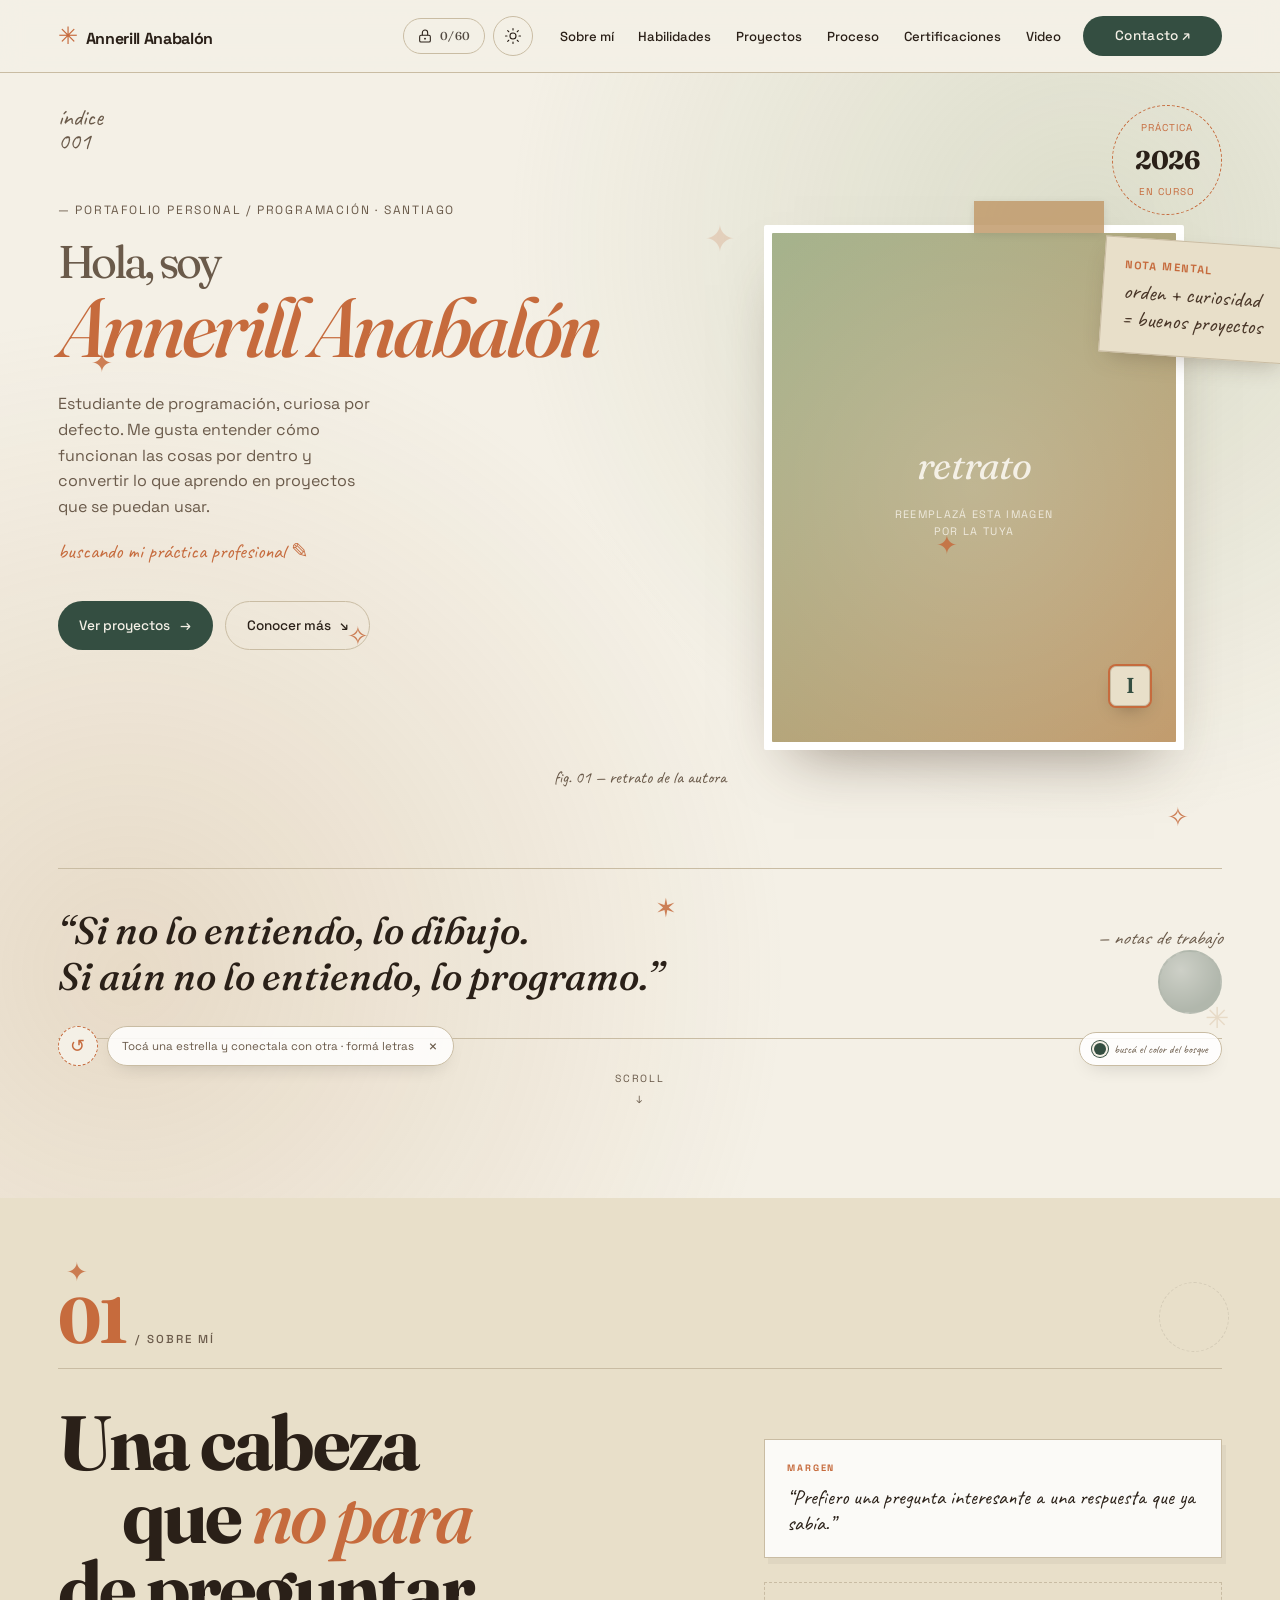
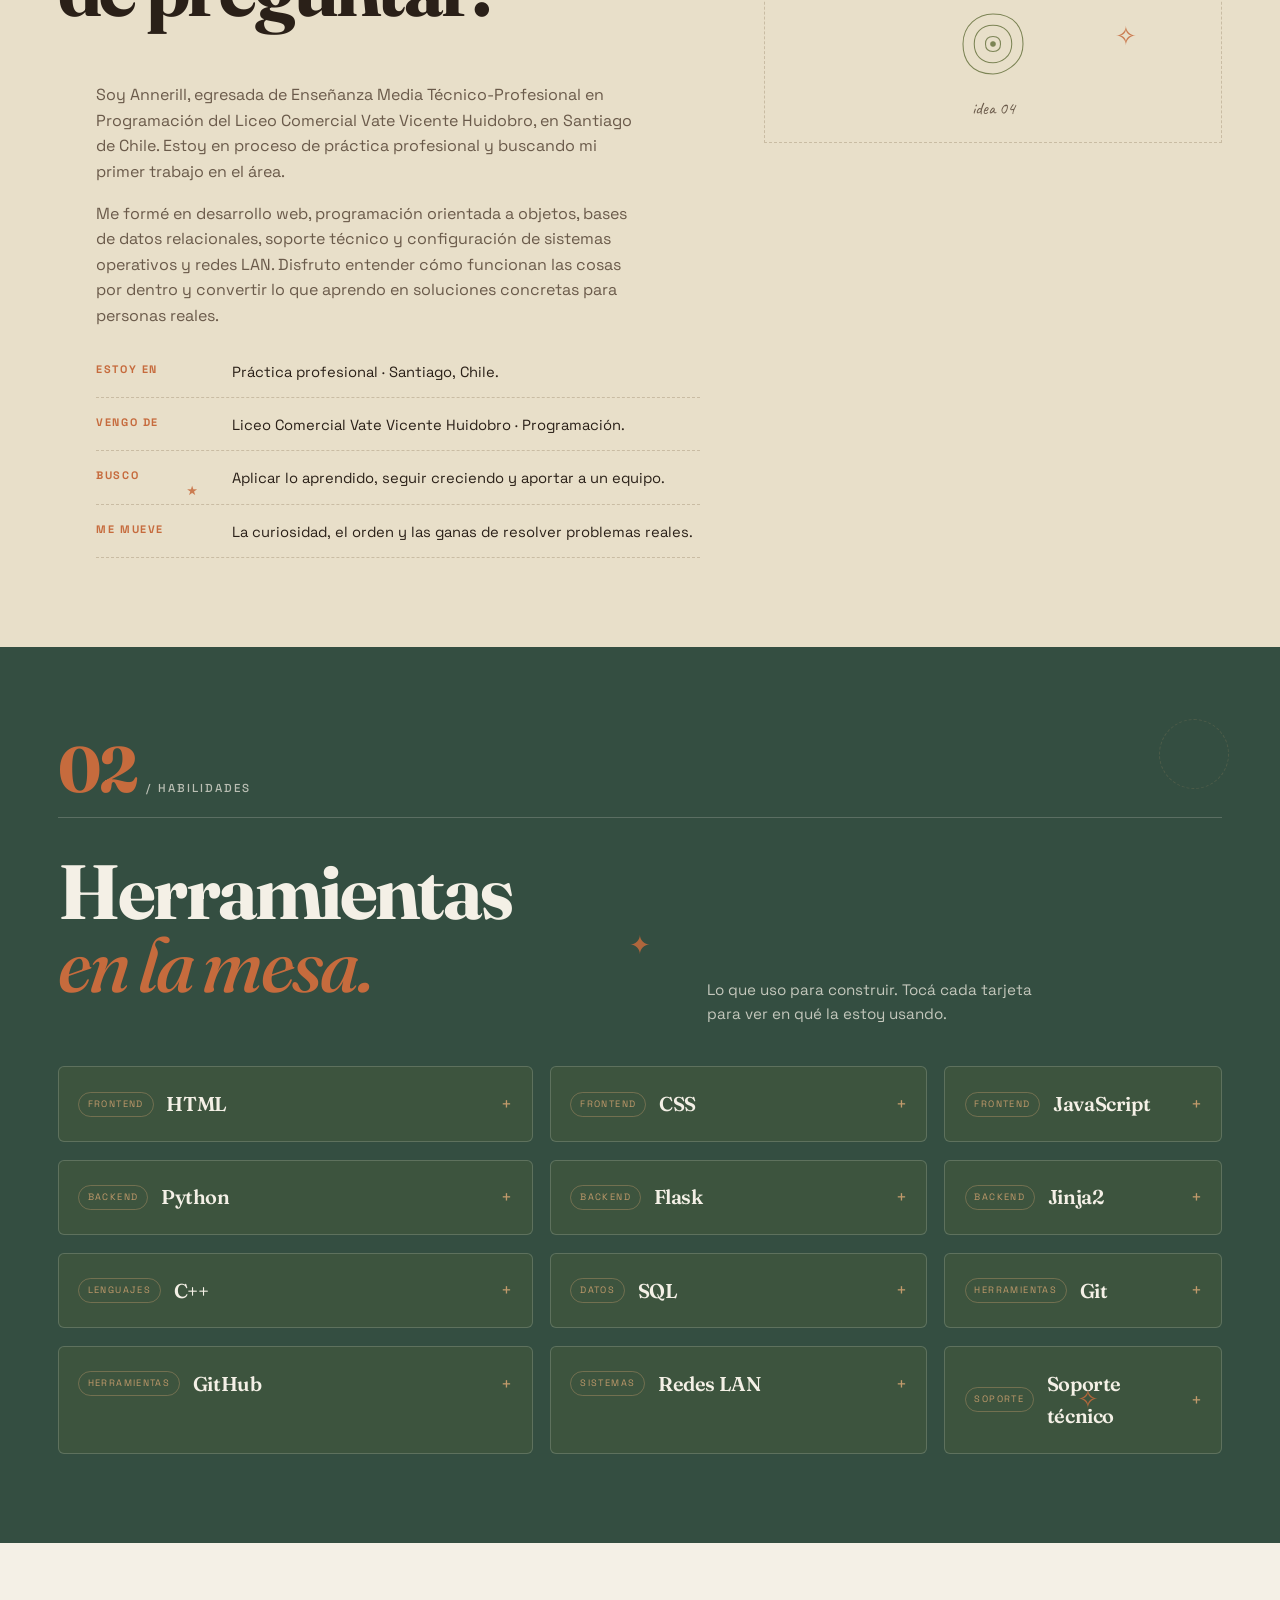
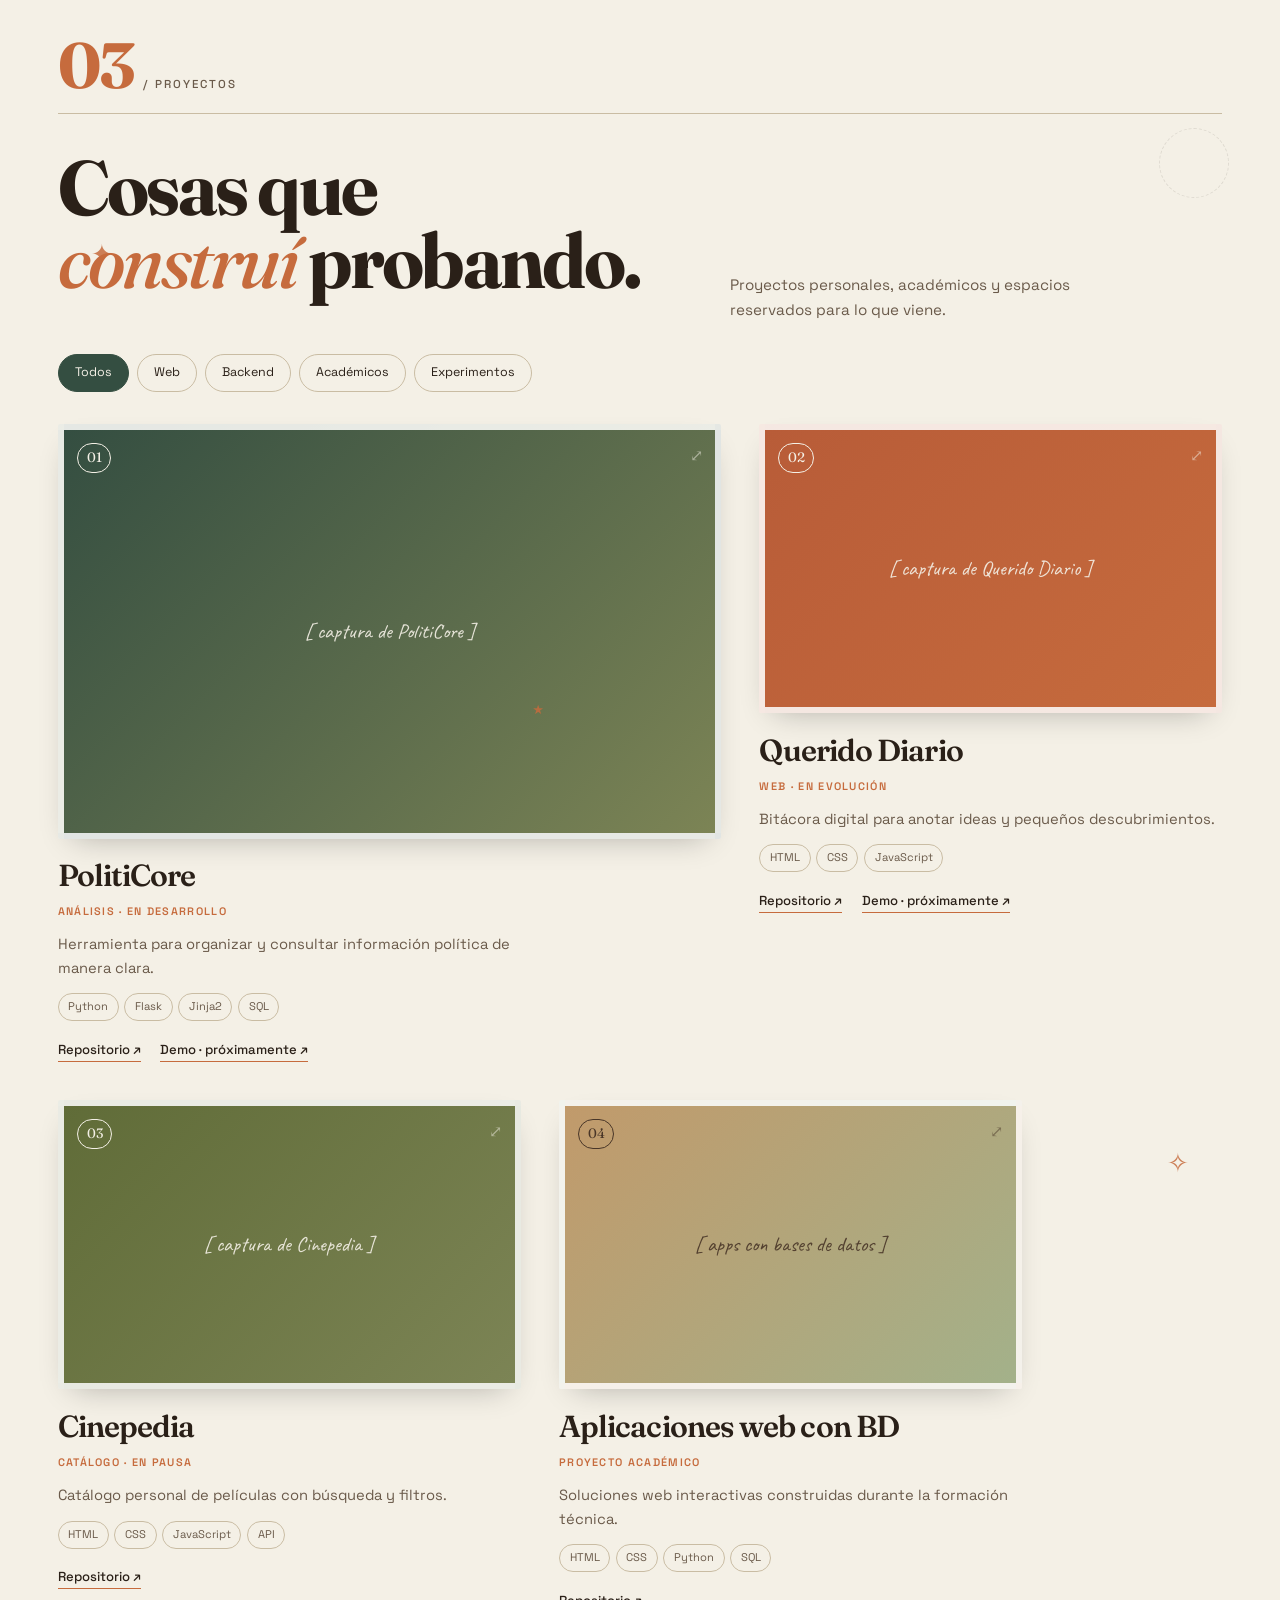
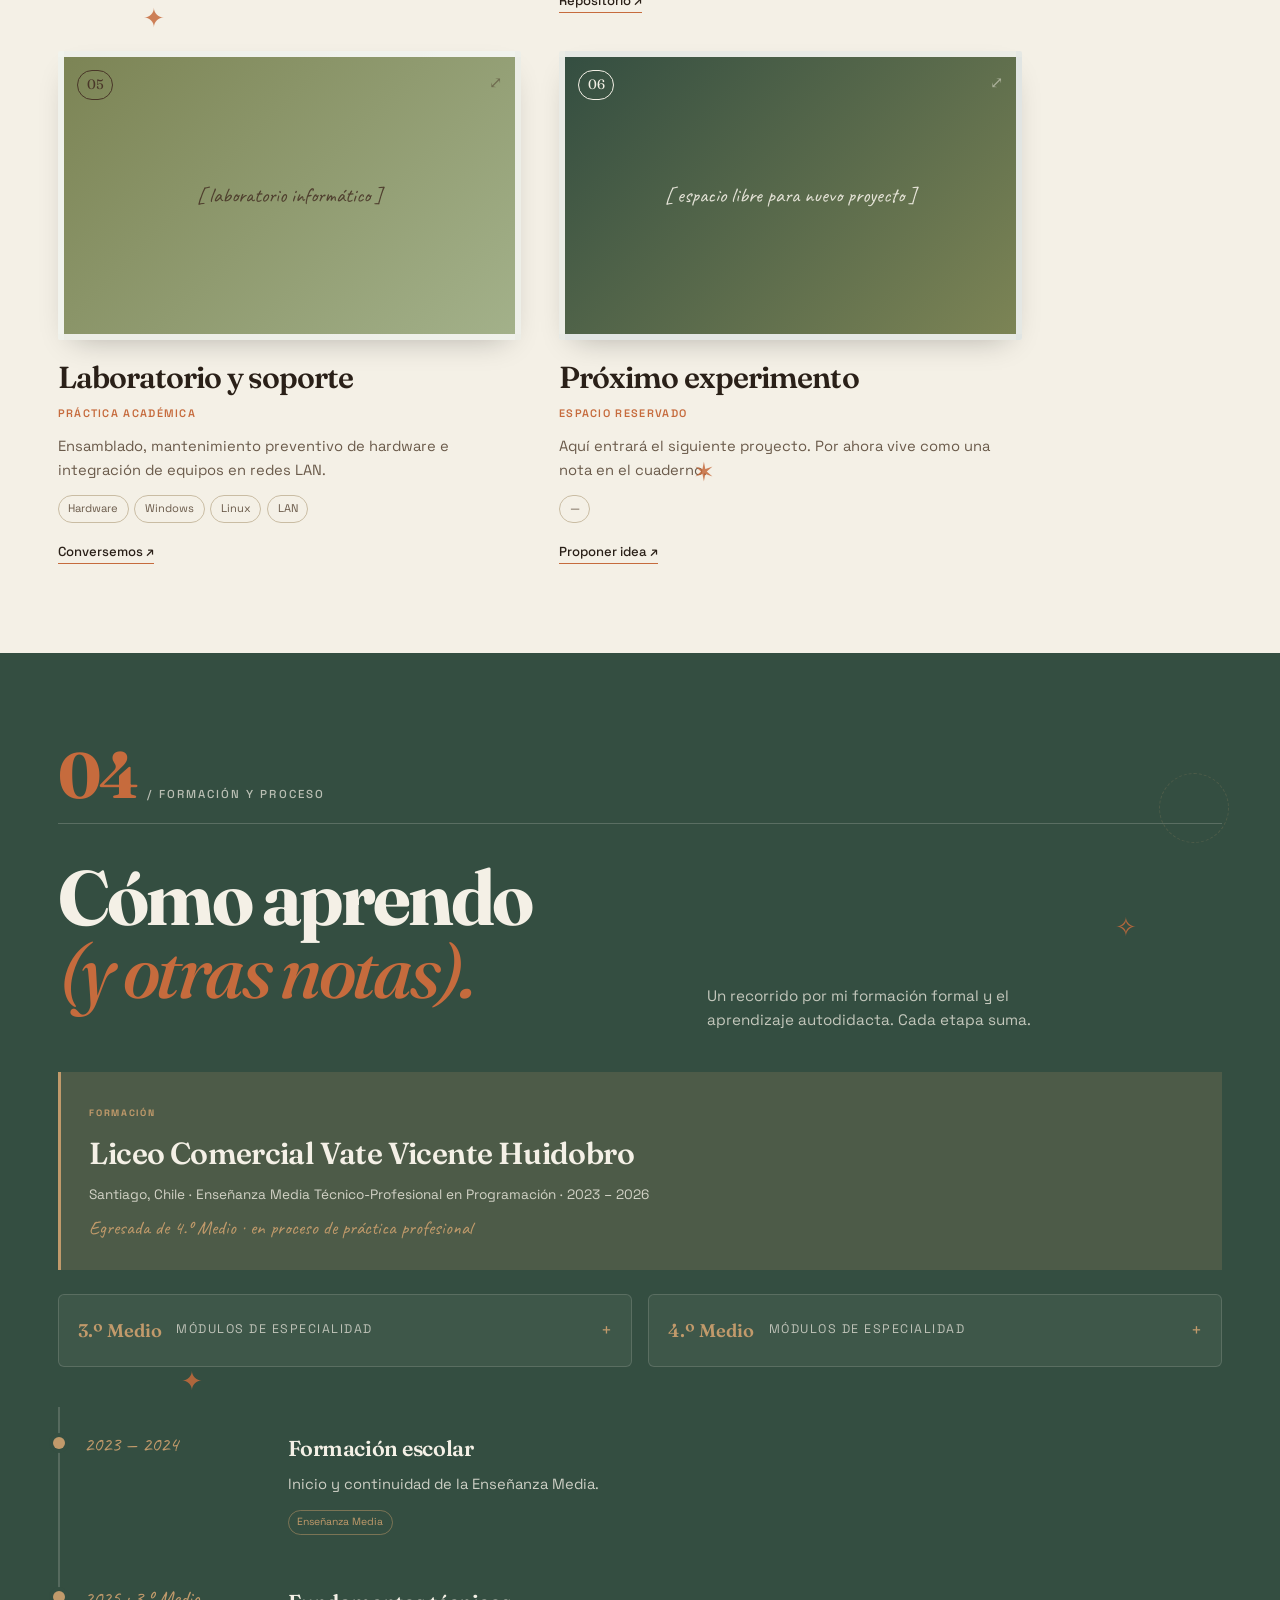
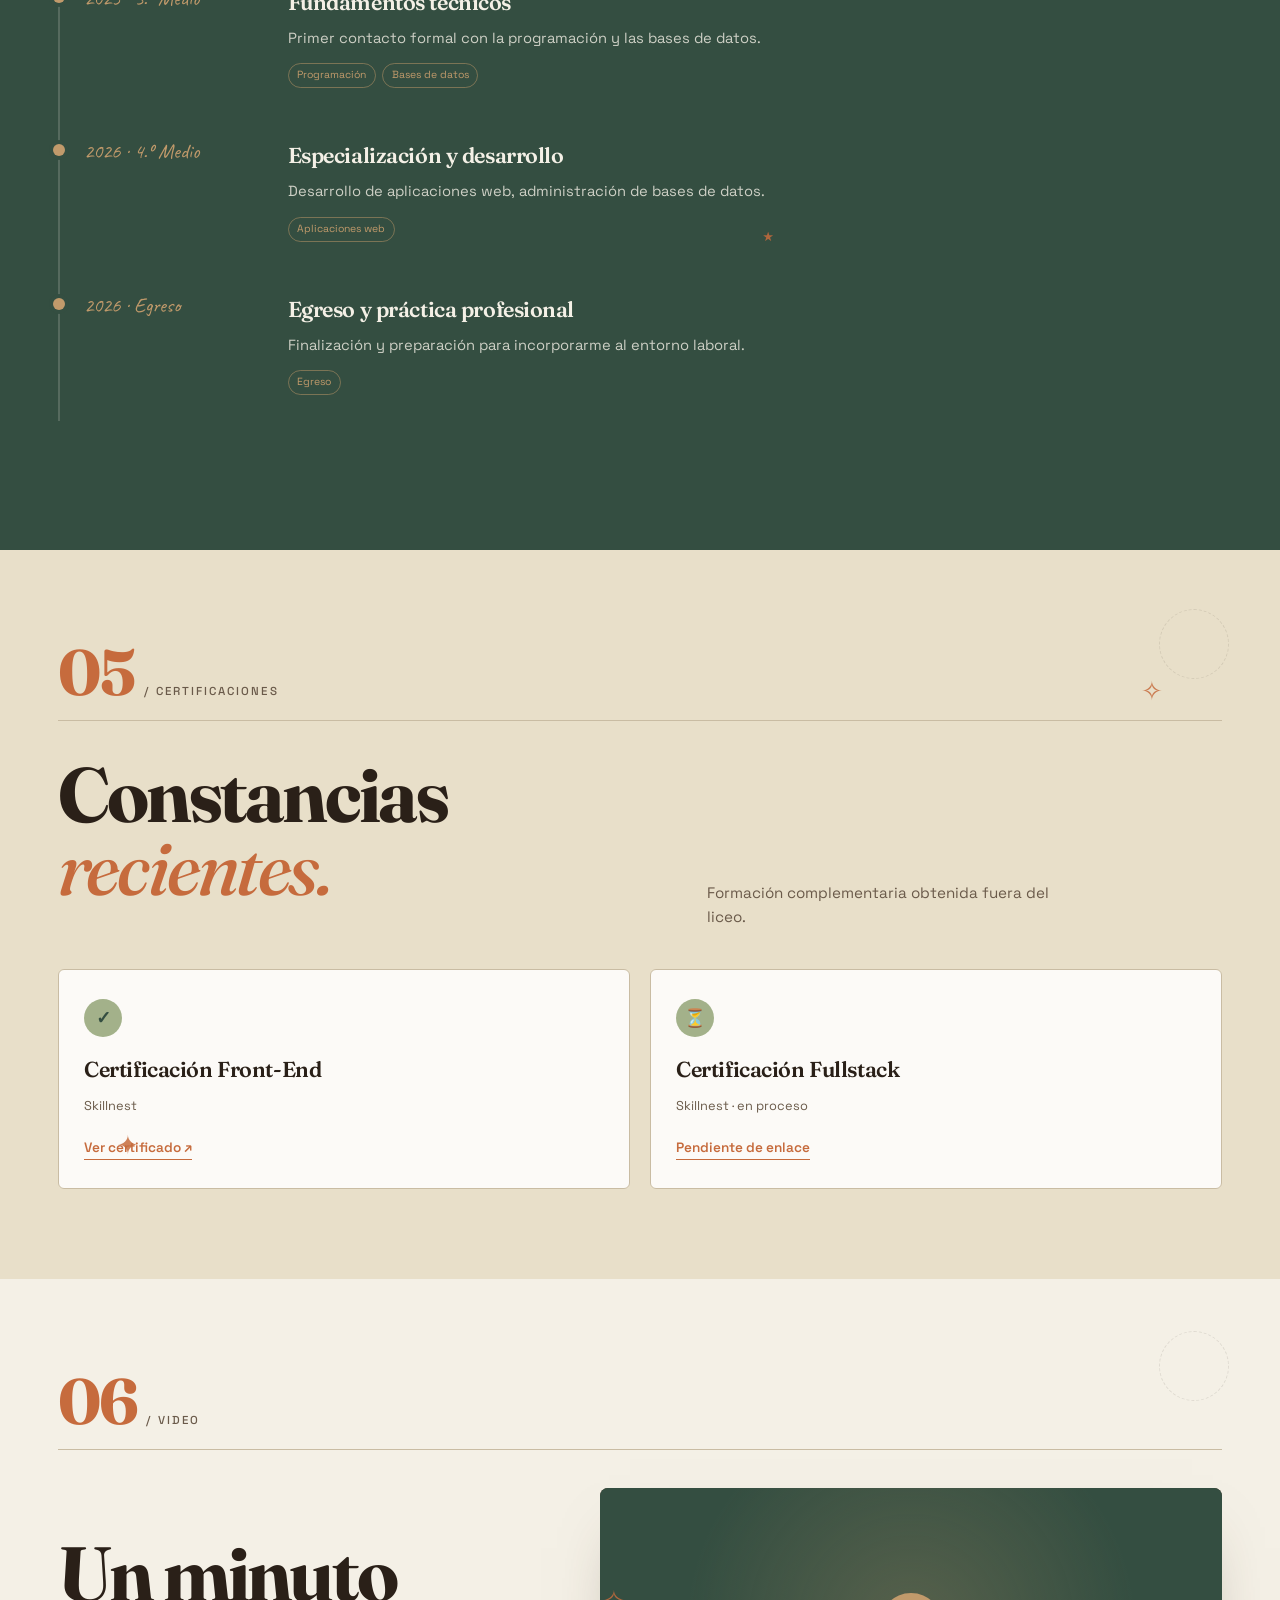
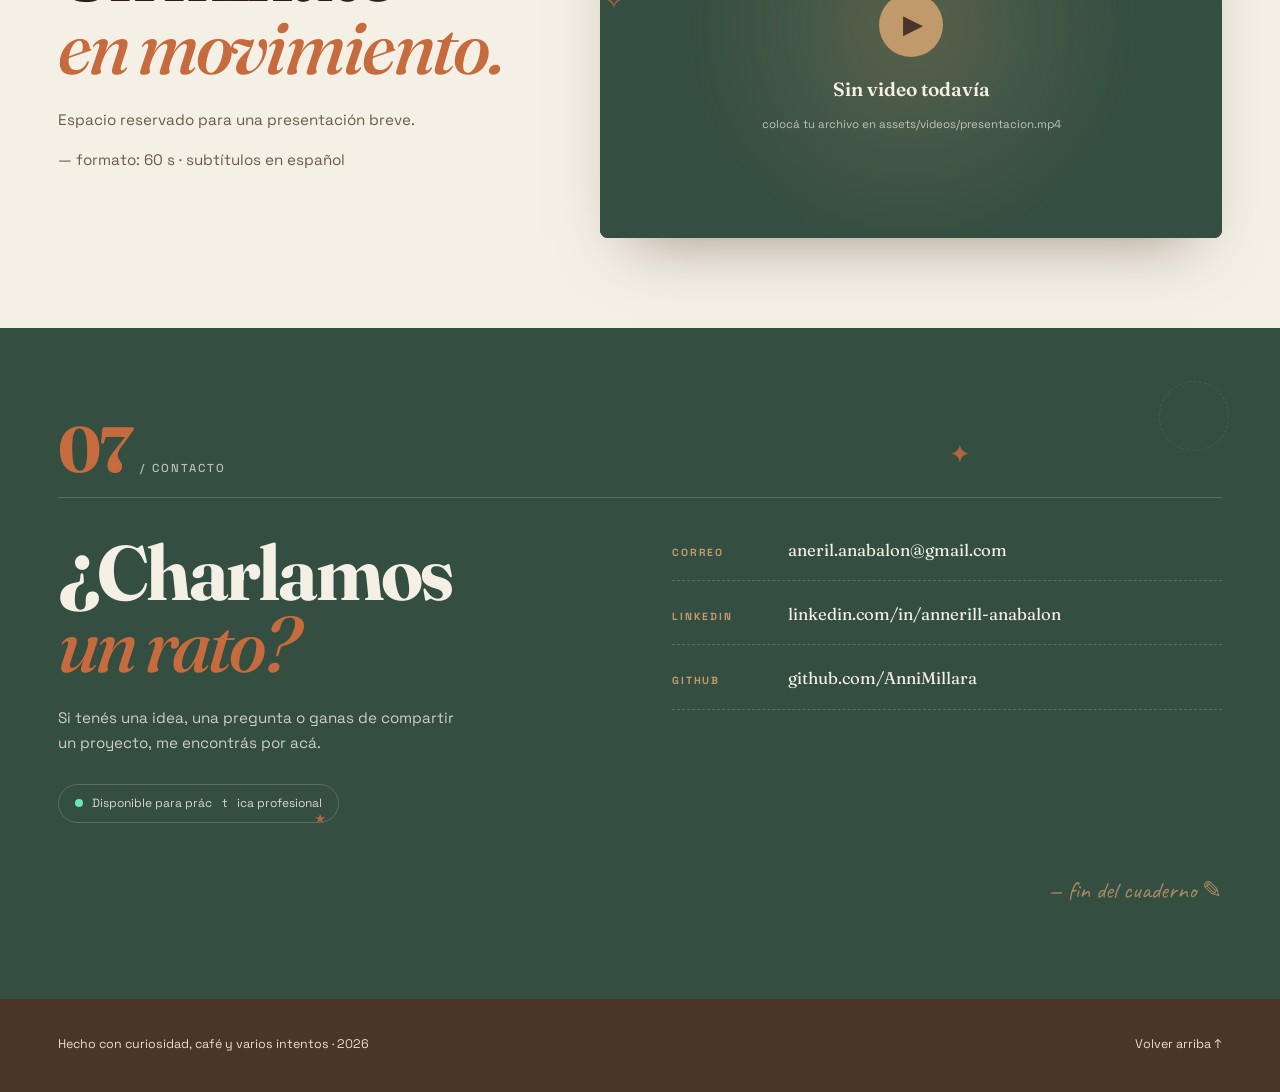
==== commit 707af478: "𓁹 𓁹" ====
--- a/index.html
+++ b/index.html
@@ -1,19 +1,111 @@
 <!DOCTYPE html>
 <html lang="es" data-theme="light">
+
 <head>
     <meta charset="utf-8">
     <meta name="viewport" content="width=device-width, initial-scale=1">
     <meta name="theme-color" content="#344E41">
-    <meta name="description" content="Portafolio personal de Annerill Anabalón — desarrolladora en formación, Santiago, Chile.">
+    <meta name="description"
+        content="Portafolio personal de Annerill Anabalón — desarrolladora en formación, Santiago, Chile.">
     <title>Annerill Anabalón · Cuaderno de desarrollo</title>
     <link rel="preconnect" href="https://fonts.googleapis.com">
     <link rel="preconnect" href="https://fonts.gstatic.com" crossorigin>
-    <link href="https://fonts.googleapis.com/css2?family=Fraunces:opsz,wght@9..144,400;9..144,500;9..144,700;9..144,900&family=Space+Grotesk:wght@400;500;700&family=Caveat:wght@500;700&display=swap" rel="stylesheet">
+    <link
+        href="https://fonts.googleapis.com/css2?family=Fraunces:opsz,wght@9..144,400;9..144,500;9..144,700;9..144,900&family=Space+Grotesk:wght@400;500;700&family=Caveat:wght@500;700&display=swap"
+        rel="stylesheet">
     <script>document.documentElement.classList.add('js');</script>
     <link rel="stylesheet" href="css/style.css">
     <script defer src="js/script.js"></script>
 </head>
+
 <body>
+    <!-- ═══ SPRITE DE SILUETAS DE ANIMALES (inline, sin dependencias externas) ═══ -->
+    <svg class="animal-sprite" aria-hidden="true" focusable="false"
+        style="position:absolute;width:0;height:0;overflow:hidden;">
+        <defs>
+            <symbol id="animal-cat" viewBox="0 0 80 100">
+                <ellipse cx="40" cy="65" rx="22" ry="25" />
+                <ellipse cx="40" cy="30" rx="16" ry="14" />
+                <polygon points="28,22 24,6 38,18" />
+                <polygon points="52,22 56,6 42,18" />
+                <path d="M58,75 Q78,70 74,50 Q72,44 68,50 Q70,65 58,68 Z" />
+            </symbol>
+            <symbol id="animal-fox" viewBox="0 0 100 80">
+                <ellipse cx="40" cy="50" rx="24" ry="18" />
+                <ellipse cx="46" cy="30" rx="14" ry="12" />
+                <polygon points="36,24 30,8 42,20" />
+                <polygon points="56,24 62,8 50,20" />
+                <ellipse cx="58" cy="32" rx="6" ry="4" />
+                <path d="M58,50 Q88,36 94,54 Q92,74 74,70 Q64,64 58,58 Z" />
+            </symbol>
+            <symbol id="animal-crow" viewBox="0 0 100 100">
+                <ellipse cx="50" cy="55" rx="22" ry="16" />
+                <ellipse cx="38" cy="34" rx="10" ry="9" />
+                <polygon points="30,34 18,36 30,38" />
+                <path d="M60,48 Q82,38 88,54 Q82,70 62,64 Z" />
+                <polygon points="58,64 72,88 50,82" />
+            </symbol>
+            <symbol id="animal-raccoon" viewBox="0 0 100 100">
+                <ellipse cx="50" cy="70" rx="26" ry="22" />
+                <ellipse cx="50" cy="40" rx="20" ry="16" />
+                <polygon points="34,32 30,18 42,28" />
+                <polygon points="66,32 70,18 58,28" />
+                <path d="M72,76 Q92,76 90,58 Q86,52 80,60 Q82,72 70,72 Z" />
+            </symbol>
+            <symbol id="animal-anubis" viewBox="0 0 100 130">
+                <path
+                    d="M30,65 Q30,42 40,32 Q48,22 50,10 L54,22 Q62,24 66,32 L74,34 L72,44 L62,46 Q60,58 58,68 Q54,80 48,86 Q38,82 32,72 Z" />
+                <ellipse cx="45" cy="102" rx="22" ry="20" />
+            </symbol>
+        </defs>
+    </svg>
+
+    <!-- Campo de estrellas: cubre TODO el documento -->
+    <div class="stars-field" role="group" aria-label="Estrellas interactivas">
+        <svg class="star-lines" aria-hidden="true" focusable="false"></svg>
+        <svg class="constellation-lines" aria-hidden="true" focusable="false"></svg>
+        <button class="star" type="button" aria-label="Estrella arrastrable" data-star-x="8" data-star-y="4">✦</button>
+        <button class="star" type="button" aria-label="Estrella arrastrable" data-star-x="28" data-star-y="7">✧</button>
+        <button class="star" type="button" aria-label="Estrella con letra oculta" data-star-x="52" data-star-y="10"
+            data-star-letter="S">✶</button>
+        <button class="star" type="button" aria-label="Estrella arrastrable" data-star-x="74" data-star-y="6">✦</button>
+        <button class="star" type="button" aria-label="Estrella arrastrable" data-star-x="92" data-star-y="9">✧</button>
+        <button class="star" type="button" aria-label="Estrella arrastrable" data-star-x="6" data-star-y="14">✦</button>
+        <button class="star" type="button" aria-label="Estrella arrastrable" data-star-x="88"
+            data-star-y="18">✧</button>
+        <button class="star" type="button" aria-label="Estrella arrastrable" data-star-x="15"
+            data-star-y="23">⋆</button>
+        <button class="star" type="button" aria-label="Estrella arrastrable" data-star-x="50"
+            data-star-y="28">✦</button>
+        <button class="star" type="button" aria-label="Estrella arrastrable" data-star-x="85"
+            data-star-y="33">✧</button>
+        <button class="star" type="button" aria-label="Estrella arrastrable" data-star-x="8" data-star-y="38">✦</button>
+        <button class="star" type="button" aria-label="Estrella arrastrable" data-star-x="42"
+            data-star-y="43">⋆</button>
+        <button class="star" type="button" aria-label="Estrella arrastrable" data-star-x="92"
+            data-star-y="48">✧</button>
+        <button class="star" type="button" aria-label="Estrella arrastrable" data-star-x="12"
+            data-star-y="53">✦</button>
+        <button class="star" type="button" aria-label="Estrella con letra oculta" data-star-x="55" data-star-y="58"
+            data-star-letter="O">✶</button>
+        <button class="star" type="button" aria-label="Estrella arrastrable" data-star-x="88"
+            data-star-y="63">✧</button>
+        <button class="star" type="button" aria-label="Estrella arrastrable" data-star-x="15"
+            data-star-y="68">✦</button>
+        <button class="star" type="button" aria-label="Estrella arrastrable" data-star-x="60"
+            data-star-y="73">⋆</button>
+        <button class="star" type="button" aria-label="Estrella arrastrable" data-star-x="90"
+            data-star-y="78">✧</button>
+        <button class="star" type="button" aria-label="Estrella arrastrable" data-star-x="10"
+            data-star-y="83">✦</button>
+        <button class="star" type="button" aria-label="Estrella arrastrable" data-star-x="48"
+            data-star-y="88">✧</button>
+        <button class="star" type="button" aria-label="Estrella arrastrable" data-star-x="75"
+            data-star-y="93">✦</button>
+        <button class="star" type="button" aria-label="Estrella arrastrable" data-star-x="25"
+            data-star-y="97">⋆</button>
+    </div>
+
     <a class="skip-link" href="#inicio">Saltar al contenido</a>
 
     <header class="site-header">
@@ -22,66 +114,73 @@
             <span class="logo-text">Annerill Anabalón</span>
         </a>
         <div class="header-tools">
-            <button class="secrets-btn" type="button" id="secrets-btn" aria-label="Abrir archivo de secretos" title="Archivo de secretos">
+            <button class="secrets-btn" type="button" id="secrets-btn" aria-label="Abrir archivo de secretos"
+                title="Archivo de secretos">
                 <svg viewBox="0 0 24 24" aria-hidden="true" width="16" height="16">
-                    <rect x="4" y="11" width="16" height="10" rx="2" fill="none" stroke="currentColor" stroke-width="1.6"/>
-                    <path d="M8 11V7a4 4 0 1 1 8 0v4" fill="none" stroke="currentColor" stroke-width="1.6"/>
-                    <circle cx="12" cy="16" r="1.4" fill="currentColor"/>
+                    <rect x="4" y="11" width="16" height="10" rx="2" fill="none" stroke="currentColor"
+                        stroke-width="1.6" />
+                    <path d="M8 11V7a4 4 0 1 1 8 0v4" fill="none" stroke="currentColor" stroke-width="1.6" />
+                    <circle cx="12" cy="16" r="1.4" fill="currentColor" />
                 </svg>
                 <span class="secrets-count" id="secrets-count">0/0</span>
             </button>
             <button class="theme-toggle" type="button" aria-label="Cambiar tema" title="Cambiar tema">
                 <svg viewBox="0 0 24 24" aria-hidden="true">
-                    <circle cx="12" cy="12" r="4"/>
-                    <path d="M12 2v2M12 20v2M4.93 4.93l1.41 1.41M17.66 17.66l1.41 1.41M2 12h2M20 12h2M4.93 19.07l1.41-1.41M17.66 6.34l1.41-1.41"/>
+                    <circle cx="12" cy="12" r="4" />
+                    <path
+                        d="M12 2v2M12 20v2M4.93 4.93l1.41 1.41M17.66 17.66l1.41 1.41M2 12h2M20 12h2M4.93 19.07l1.41-1.41M17.66 6.34l1.41-1.41" />
                 </svg>
             </button>
-            <button class="menu-toggle" type="button" aria-expanded="false" aria-controls="main-nav" aria-label="Abrir menú"><span></span><span></span></button>
+            <button class="menu-toggle" type="button" aria-expanded="false" aria-controls="main-nav"
+                aria-label="Abrir menú"><span></span><span></span></button>
         </div>
         <nav class="nav" id="main-nav" aria-label="Principal">
-            <a href="#sobre-mi"><span class="float-letter" data-letter="S" tabindex="0" role="button" aria-label="Letra S interactiva" style="--fa:-4px;--fd:-2s;--fs:5s;">S</span>obre mí</a>
-            <a href="#habilidades"><span class="float-letter float-letter--deco" style="--fa:-5px;--fd:-3.5s;--fs:5.5s;">H</span>abilidades</a>
-            <a href="#proyectos"><span class="float-letter" data-letter="P" tabindex="0" role="button" aria-label="Letra P interactiva" style="--fa:-3.5px;--fd:-1s;--fs:4.5s;">P</span>royectos</a>
-            <a href="#proceso"><span class="float-letter float-letter--deco" style="--fa:-4.5px;--fd:-4s;--fs:6s;">P</span>roceso</a>
-            <a href="#certificaciones">Certificacio<span class="float-letter float-letter--deco" style="--fa:-4px;--fd:-2.5s;--fs:5.2s;">n</span>es</a>
-            <a href="#video">Vide<span class="float-letter float-letter--deco" style="--fa:-3.5px;--fd:-1.8s;--fs:4.8s;">o</span></a>
-            <a class="nav-cta" href="#contacto"><span class="float-letter" data-letter="C" tabindex="0" role="button" aria-label="Letra C interactiva" style="--fa:-4px;--fd:-2s;--fs:5s;">C</span>ontacto ↗</a>
+            <a href="#sobre-mi"><span class="float-letter" data-letter="S" tabindex="0" role="button"
+                    aria-label="Letra S interactiva" style="--fa:-4px;--fd:-2s;--fs:5s;">S</span>obre mí</a>
+            <a href="#habilidades"><span class="float-letter float-letter--deco"
+                    style="--fa:-5px;--fd:-3.5s;--fs:5.5s;">H</span>abilidades</a>
+            <a href="#proyectos"><span class="float-letter" data-letter="P" tabindex="0" role="button"
+                    aria-label="Letra P interactiva" style="--fa:-3.5px;--fd:-1s;--fs:4.5s;">P</span>royectos</a>
+            <a href="#proceso"><span class="float-letter float-letter--deco"
+                    style="--fa:-4.5px;--fd:-4s;--fs:6s;">P</span>roceso</a>
+            <a href="#certificaciones">Certificacio<span class="float-letter float-letter--deco"
+                    style="--fa:-4px;--fd:-2.5s;--fs:5.2s;">n</span>es</a>
+            <a href="#video">Vide<span class="float-letter float-letter--deco"
+                    style="--fa:-3.5px;--fd:-1.8s;--fs:4.8s;">o</span></a>
+            <a class="nav-cta" href="#contacto"><span class="float-letter" data-letter="C" tabindex="0" role="button"
+                    aria-label="Letra C interactiva" style="--fa:-4px;--fd:-2s;--fs:5s;">C</span>ontacto ↗</a>
         </nav>
     </header>
 
     <main>
         <section class="hero" id="inicio" aria-labelledby="hero-title">
-            <div class="stars-field" role="group" aria-label="Estrellas interactivas">
-                <svg class="star-lines" aria-hidden="true" focusable="false"></svg>
-                <svg class="constellation-lines" aria-hidden="true" focusable="false"></svg>
-                <button class="star" type="button" aria-label="Estrella arrastrable" data-star-x="8" data-star-y="6">✦</button>
-                <button class="star" type="button" aria-label="Estrella arrastrable" data-star-x="24" data-star-y="4">✧</button>
-                <button class="star" type="button" aria-label="Estrella con letra oculta" data-star-x="48" data-star-y="3" data-star-letter="S">✶</button>
-                <button class="star" type="button" aria-label="Estrella arrastrable" data-star-x="62" data-star-y="5">✦</button>
-                <button class="star" type="button" aria-label="Estrella arrastrable" data-star-x="82" data-star-y="4">✧</button>
-                <button class="star" type="button" aria-label="Estrella arrastrable" data-star-x="96" data-star-y="22">✦</button>
-                <button class="star" type="button" aria-label="Estrella arrastrable" data-star-x="97" data-star-y="48">⋆</button>
-                <button class="star" type="button" aria-label="Estrella arrastrable" data-star-x="96" data-star-y="72">✧</button>
-                <button class="star" type="button" aria-label="Estrella arrastrable" data-star-x="82" data-star-y="86">✦</button>
-                <button class="star" type="button" aria-label="Estrella con letra oculta" data-star-x="60" data-star-y="86" data-star-letter="O">✶</button>
-                <button class="star" type="button" aria-label="Estrella arrastrable" data-star-x="30" data-star-y="90">✦</button>
-                <button class="star" type="button" aria-label="Estrella arrastrable" data-star-x="4" data-star-y="90">✧</button>
-                <button class="star" type="button" aria-label="Estrella arrastrable" data-star-x="2" data-star-y="55">⋆</button>
-                <button class="star" type="button" aria-label="Estrella arrastrable" data-star-x="2" data-star-y="32">✦</button>
-            </div>
-
             <div class="hero-index" aria-hidden="true"><span>índice</span><span>001</span></div>
-            <div class="hero-badge" aria-hidden="true"><span>práctica</span><strong>2026</strong><span>en curso</span></div>
+            <div class="hero-badge" aria-hidden="true"><span>práctica</span><strong>2026</strong><span>en curso</span>
+            </div>
 
             <div class="hero-grid">
                 <div class="hero-copy">
-                    <p class="kicker">— portafo<span class="float-letter" data-letter="L" tabindex="0" role="button" aria-label="Letra L interactiva" style="--fa:-4px;--fd:-3s;--fs:4.8s;">l</span>io personal / pro<span class="float-letter" data-letter="G" tabindex="0" role="button" aria-label="Letra G interactiva" style="--fa:-4px;--fd:-1.5s;--fs:4.5s;">g</span>ramación · santiago</p>
+                    <p class="kicker">— portafo<span class="float-letter" data-letter="L" tabindex="0" role="button"
+                            aria-label="Letra L interactiva" style="--fa:-4px;--fd:-3s;--fs:4.8s;">l</span>io personal /
+                        pro<span class="float-letter" data-letter="G" tabindex="0" role="button"
+                            aria-label="Letra G interactiva" style="--fa:-4px;--fd:-1.5s;--fs:4.5s;">g</span>ramación ·
+                        santiago</p>
                     <h1 id="hero-title" class="hero-title">
-                        <span class="line-1"><span class="float-letter" data-letter="H" tabindex="0" role="button" aria-label="Letra H interactiva" style="--fa:-4px;--fd:-2s;--fs:4.5s;">H</span>ola, soy</span>
-                        <span class="line-2"><em><span class="float-letter" data-letter="A" tabindex="0" role="button" aria-label="Letra A interactiva" style="--fa:-4px;--fd:-1s;--fs:4.2s;">A</span>nnerill <span class="float-letter" data-letter="A" tabindex="0" role="button" aria-label="Letra A interactiva" style="--fa:-5px;--fd:-3s;--fs:5s;">A</span>nabalón</em></span>
+                        <span class="line-1"><span class="float-letter" data-letter="H" tabindex="0" role="button"
+                                aria-label="Letra H interactiva" style="--fa:-4px;--fd:-2s;--fs:4.5s;">H</span>ola,
+                            soy</span>
+                        <span class="line-2"><em><span class="float-letter" data-letter="A" tabindex="0" role="button"
+                                    aria-label="Letra A interactiva"
+                                    style="--fa:-4px;--fd:-1s;--fs:4.2s;">A</span>nnerill <span class="float-letter"
+                                    data-letter="A" tabindex="0" role="button" aria-label="Letra A interactiva"
+                                    style="--fa:-5px;--fd:-3s;--fs:5s;">A</span>nabalón</em></span>
                     </h1>
-                    <p class="hero-lead"><span class="float-letter" data-letter="E" tabindex="0" role="button" aria-label="Letra E interactiva" style="--fa:-3.5px;--fd:-2s;--fs:3.6s;">E</span>studiante de programación, curiosa por defecto. Me gusta entender cómo funcionan las cosas por dentro y convertir lo que aprendo en proyectos que se puedan usar.</p>
-                    <p class="hero-hand">buscando mi pr<span class="float-letter float-letter--deco" style="--fa:-4px;--fd:-2.5s;--fs:5s;">á</span>ctica profesional ✎</p>
+                    <p class="hero-lead"><span class="float-letter" data-letter="E" tabindex="0" role="button"
+                            aria-label="Letra E interactiva" style="--fa:-3.5px;--fd:-2s;--fs:3.6s;">E</span>studiante
+                        de programación, curiosa por defecto. Me gusta entender cómo funcionan las cosas por dentro y
+                        convertir lo que aprendo en proyectos que se puedan usar.</p>
+                    <p class="hero-hand">buscando mi pr<span class="float-letter float-letter--deco"
+                            style="--fa:-4px;--fd:-2.5s;--fs:5s;">á</span>ctica profesional ✎</p>
                     <div class="hero-actions">
                         <a class="btn btn-primary" href="#proyectos">Ver proyectos <span aria-hidden="true">→</span></a>
                         <a class="btn btn-ghost" href="#sobre-mi">Conocer más <span aria-hidden="true">↘</span></a>
@@ -101,9 +200,11 @@
                             </div>
                             <div class="frame-face frame-back">
                                 <span class="frame-back-label">reverso</span>
-                                <p class="frame-back-text">Empecé dibujando diagramas en el margen de un cuaderno. Sigo haciendo lo mismo —ahora en código, con la misma curiosidad.</p>
+                                <p class="frame-back-text">Empecé dibujando diagramas en el margen de un cuaderno. Sigo
+                                    haciendo lo mismo —ahora en código, con la misma curiosidad.</p>
                                 <span class="frame-back-hint" aria-hidden="true">✳</span>
-                                <button class="letter letter--hidden letter--back" data-letter="I" aria-label="Letra I oculta">I</button>
+                                <button class="letter letter--hidden letter--back" data-letter="I"
+                                    aria-label="Letra I oculta">I</button>
                             </div>
                         </div>
                     </button>
@@ -117,23 +218,30 @@
             </div>
 
             <blockquote class="hero-quote">
-                <p>“Si no lo entiendo, lo dibujo.<br>Si aún <span class="float-letter" data-letter="N" tabindex="0" role="button" aria-label="Letra N interactiva" style="--fa:-4px;--fd:-1.5s;--fs:4s;">n</span>o lo entiendo, lo program<span class="float-letter" data-letter="O" tabindex="0" role="button" aria-label="Letra O interactiva" style="--fa:-5px;--fd:-4s;--fs:4.6s;">o</span>.”</p>
+                <p>“Si no lo entiendo, lo dibujo.<br>Si aún <span class="float-letter" data-letter="N" tabindex="0"
+                        role="button" aria-label="Letra N interactiva" style="--fa:-4px;--fd:-1.5s;--fs:4s;">n</span>o
+                    lo entiendo, lo program<span class="float-letter" data-letter="O" tabindex="0" role="button"
+                        aria-label="Letra O interactiva" style="--fa:-5px;--fd:-4s;--fs:4.6s;">o</span>.”</p>
                 <cite>— notas de trabajo</cite>
             </blockquote>
 
             <div class="hero-scroll" aria-hidden="true"><span>scroll</span><span>↓</span></div>
 
             <div class="stars-controls">
-                <button class="stars-reset" type="button" aria-label="Reiniciar estrellas" title="Reiniciar estrellas"><span aria-hidden="true">↺</span></button>
-                <button class="constellation-check" type="button" hidden aria-label="Verificar letra"><span aria-hidden="true">✓</span> verificar letra</button>
-                <button class="constellation-clear" type="button" hidden aria-label="Limpiar conexiones"><span aria-hidden="true">×</span> limpiar</button>
+                <button class="stars-reset" type="button" aria-label="Reiniciar estrellas"
+                    title="Reiniciar estrellas"><span aria-hidden="true">↺</span></button>
+                <button class="constellation-check" type="button" hidden aria-label="Verificar letra"><span
+                        aria-hidden="true">✓</span> verificar letra</button>
+                <button class="constellation-clear" type="button" hidden aria-label="Limpiar conexiones"><span
+                        aria-hidden="true">×</span> limpiar</button>
                 <div class="stars-hint" role="status" hidden>
                     <span>Tocá una estrella y conectala con otra · formá letras</span>
                     <button class="stars-hint-close" type="button" aria-label="Cerrar aviso">×</button>
                 </div>
             </div>
 
-            <button class="color-hint" type="button" aria-label="Pista de color"><span class="color-hint-swatch" aria-hidden="true"></span><span class="color-hint-text">buscá el color del bosque</span></button>
+            <button class="color-hint" type="button" aria-label="Pista de color"><span class="color-hint-swatch"
+                    aria-hidden="true"></span><span class="color-hint-text">buscá el color del bosque</span></button>
             <div class="color-reveal" aria-hidden="true">
                 <button class="letter letter--hidden" data-letter="P" aria-label="Letra P oculta">P</button>
                 <button class="color-target" type="button" aria-label="Tocar el color del bosque"></button>
@@ -141,38 +249,70 @@
         </section>
 
         <section class="section section-cream about" id="sobre-mi" aria-labelledby="about-title">
-            <div class="section-marker" data-reveal><span class="marker-num">01</span><span class="marker-label">/ sobre mí</span></div>
-
+            <div class="section-marker" data-reveal><span class="marker-num">01</span><span class="marker-label">/ sobre
+                    mí</span></div>
             <div class="about-grid">
                 <div class="about-heading" data-reveal>
                     <h2 id="about-title" class="display">
-                        <span><span class="float-letter" data-letter="U" tabindex="0" role="button" aria-label="Letra U interactiva" style="--fa:-4px;--fd:-2.5s;--fs:4.4s;">U</span>na cabeza</span>
-                        <span class="display-offset">que <em>no <span class="float-letter" data-letter="P" tabindex="0" role="button" aria-label="Letra P interactiva" style="--fa:-5px;--fd:-1s;--fs:5.2s;">p</span>ara</em></span>
+                        <span><span class="float-letter" data-letter="U" tabindex="0" role="button"
+                                aria-label="Letra U interactiva" style="--fa:-4px;--fd:-2.5s;--fs:4.4s;">U</span>na
+                            cabeza</span>
+                        <span class="display-offset">que <em>no <span class="float-letter" data-letter="P" tabindex="0"
+                                    role="button" aria-label="Letra P interactiva"
+                                    style="--fa:-5px;--fd:-1s;--fs:5.2s;">p</span>ara</em></span>
                         <span>de preguntar.</span>
                     </h2>
                 </div>
                 <div class="about-body" data-reveal>
-                    <p>Soy Annerill, egresada de Enseñanza Media Técnico-Profesional en Programación del Liceo Comercial <span class="float-letter" data-letter="V" tabindex="0" role="button" aria-label="Letra V interactiva" style="--fa:-4px;--fd:-2s;--fs:4.8s;">V</span>ate Vicente Huidobro, en Santiago de Chile. Estoy en proceso de práctica profesional y buscando mi primer trabajo en el área.</p>
-                    <p>Me formé en desarrollo web, programación orientada a objetos, <span class="float-letter" data-letter="B" tabindex="0" role="button" aria-label="Letra B interactiva" style="--fa:-4px;--fd:-1.5s;--fs:4.6s;">b</span>ases de datos relacionales, soporte técnico y configuración de sistemas operativos y redes LAN. Disfruto entender cómo funcionan las cosas por dentro y convertir lo que aprendo en soluciones concretas para personas reales.</p>
+                    <p>Soy Annerill, egresada de Enseñanza Media Técnico-Profesional en Programación del Liceo Comercial
+                        <span class="float-letter" data-letter="V" tabindex="0" role="button"
+                            aria-label="Letra V interactiva" style="--fa:-4px;--fd:-2s;--fs:4.8s;">V</span>ate Vicente
+                        Huidobro, en Santiago de Chile. Estoy en proceso de práctica profesional y buscando mi primer
+                        trabajo en el área.</p>
+                    <p>Me formé en desarrollo web, programación orientada a objetos, <span class="float-letter"
+                            data-letter="B" tabindex="0" role="button" aria-label="Letra B interactiva"
+                            style="--fa:-4px;--fd:-1.5s;--fs:4.6s;">b</span>ases de datos relacionales, soporte técnico
+                        y configuración de sistemas operativos y redes LAN. Disfruto entender cómo funcionan las cosas
+                        por dentro y convertir lo que aprendo en soluciones concretas para personas reales.</p>
                     <dl class="about-facts">
-                        <div><dt>Estoy en</dt><dd>Práctica profesional · Santiago, Chile.</dd></div>
-                        <div><dt>Vengo de</dt><dd>Liceo Comercial Vate Vicente Huidobro · Programación.</dd></div>
-                        <div><dt>Busco</dt><dd>Aplicar lo aprendido, seguir creciendo y aportar a un equipo.</dd></div>
-                        <div><dt>Me mueve</dt><dd>La curiosidad, el orden y las ganas de resolver problemas reales.</dd></div>
+                        <div>
+                            <dt>Estoy en</dt>
+                            <dd>Práctica profesional · Santiago, Chile.</dd>
+                        </div>
+                        <div>
+                            <dt>Vengo de</dt>
+                            <dd>Liceo Comercial Vate Vicente Huidobro · Programación.</dd>
+                        </div>
+                        <div>
+                            <dt>Busco</dt>
+                            <dd>Aplicar lo aprendido, seguir creciendo y aportar a un equipo.</dd>
+                        </div>
+                        <div>
+                            <dt>Me mueve</dt>
+                            <dd>La curiosidad, el orden y las ganas de resolver problemas reales.</dd>
+                        </div>
                     </dl>
                 </div>
                 <aside class="about-aside" aria-label="Notas al margen" data-reveal>
                     <button class="note-card" type="button" aria-expanded="false" data-expandable>
                         <span class="note-label">margen</span>
-                        <p>“Prefiero una pregunt<span class="float-letter" data-letter="A" tabindex="0" role="button" aria-label="Letra A interactiva" style="--fa:-4px;--fd:-1.5s;--fs:4.2s;">a</span> interesante a una respuesta que ya sabía.”</p>
-                        <span class="note-extra"><span>Otra nota: el mejor código que he escrito nació de algo que no supe responder al principio.</span></span>
+                        <p>“Prefiero una pregunt<span class="float-letter" data-letter="A" tabindex="0" role="button"
+                                aria-label="Letra A interactiva" style="--fa:-4px;--fd:-1.5s;--fs:4.2s;">a</span>
+                            interesante a una respuesta que ya sabía.”</p>
+                        <span class="note-extra"><span>Otra nota: el mejor código que he escrito nació de algo que no
+                                supe responder al principio.</span></span>
                     </button>
-                    <button class="sketch" type="button" aria-expanded="false" data-expandable aria-label="Ver anotación del boceto">
-                        <svg viewBox="0 0 120 120" fill="none" stroke="currentColor" stroke-width="1.4" aria-hidden="true">
-                            <path d="M60 20 C 90 20, 100 40, 100 60 C 100 90, 70 100, 60 100 C 30 100, 20 80, 20 60 C 20 35, 40 20, 60 20 Z"/>
-                            <path d="M60 35 C 75 35, 85 45, 85 60 C 85 78, 70 85, 60 85 C 45 85, 35 75, 35 60 C 35 45, 45 35, 60 35 Z"/>
-                            <path d="M60 50 C 68 50, 70 55, 70 60 C 70 68, 65 70, 60 70 C 52 70, 50 65, 50 60 C 50 52, 55 50, 60 50 Z"/>
-                            <circle cx="60" cy="60" r="3" fill="currentColor"/>
+                    <button class="sketch" type="button" aria-expanded="false" data-expandable
+                        aria-label="Ver anotación del boceto">
+                        <svg viewBox="0 0 120 120" fill="none" stroke="currentColor" stroke-width="1.4"
+                            aria-hidden="true">
+                            <path
+                                d="M60 20 C 90 20, 100 40, 100 60 C 100 90, 70 100, 60 100 C 30 100, 20 80, 20 60 C 20 35, 40 20, 60 20 Z" />
+                            <path
+                                d="M60 35 C 75 35, 85 45, 85 60 C 85 78, 70 85, 60 85 C 45 85, 35 75, 35 60 C 35 45, 45 35, 60 35 Z" />
+                            <path
+                                d="M60 50 C 68 50, 70 55, 70 60 C 70 68, 65 70, 60 70 C 52 70, 50 65, 50 60 C 50 52, 55 50, 60 50 Z" />
+                            <circle cx="60" cy="60" r="3" fill="currentColor" />
                         </svg>
                         <span>idea 04</span>
                         <span class="sketch-extra"><span>Cada proyecto empieza como un boceto.</span></span>
@@ -182,217 +322,393 @@
         </section>
 
         <section class="section section-dark skills" id="habilidades" aria-labelledby="skills-title">
-            <div class="section-marker" data-reveal><span class="marker-num">02</span><span class="marker-label">/ habilidades</span></div>
-
+            <div class="section-marker" data-reveal><span class="marker-num">02</span><span class="marker-label">/
+                    habilidades</span></div>
             <div class="skills-head" data-reveal>
-                <h2 id="skills-title" class="display">Herramientas<br><em>en la me<span class="float-letter" data-letter="S" tabindex="0" role="button" aria-label="Letra S interactiva" style="--fa:-4px;--fd:-2s;--fs:5s;">s</span>a.</em></h2>
-                <p class="skills-intro"><span class="float-letter" data-letter="L" tabindex="0" role="button" aria-label="Letra L interactiva" style="--fa:-4.5px;--fd:-3.5s;--fs:4.6s;">L</span>o que uso para construir. Tocá cada tarjeta para ver en qué la estoy usando.</p>
-            </div>
-
+                <h2 id="skills-title" class="display">Herramientas<br><em>en la me<span class="float-letter"
+                            data-letter="S" tabindex="0" role="button" aria-label="Letra S interactiva"
+                            style="--fa:-4px;--fd:-2s;--fs:5s;">s</span>a.</em></h2>
+                <p class="skills-intro"><span class="float-letter" data-letter="L" tabindex="0" role="button"
+                        aria-label="Letra L interactiva" style="--fa:-4.5px;--fd:-3.5s;--fs:4.6s;">L</span>o que uso
+                    para construir. Tocá cada tarjeta para ver en qué la estoy usando.</p>
+            </div>
             <div class="skills-grid">
                 <details class="skill-card" data-reveal>
-                    <summary><span class="skill-tag">frontend</span><span class="skill-name">HTML</span><span class="skill-toggle" aria-hidden="true">+</span></summary>
-                    <div class="skill-body"><p><span class="float-letter" data-letter="E" tabindex="0" role="button" aria-label="Letra E interactiva" style="--fa:-4px;--fd:-2s;--fs:4.8s;">E</span>structura semántica, accesibilidad básica y formularios bien armados. HTML5 como cimiento de todo.</p></div>
-                </details>
-                <details class="skill-card" data-reveal>
-                    <summary><span class="skill-tag">frontend</span><span class="skill-name">CSS</span><span class="skill-toggle" aria-hidden="true">+</span></summary>
-                    <div class="skill-body"><p>Grid, flexbox, <span class="float-letter" data-letter="V" tabindex="0" role="button" aria-label="Letra V interactiva" style="--fa:-4px;--fd:-2s;--fs:4.8s;">v</span>ariables, animaciones sutiles y diseño responsive.</p></div>
-                </details>
-                <details class="skill-card" data-reveal>
-                    <summary><span class="skill-tag">frontend</span><span class="skill-name">JavaScript</span><span class="skill-toggle" aria-hidden="true">+</span></summary>
-                    <div class="skill-body"><p>D<span class="float-letter" data-letter="O" tabindex="0" role="button" aria-label="Letra O interactiva" style="--fa:-4px;--fd:-2s;--fs:4.8s;">O</span>M, eventos, filtros y lógica de interfaz.</p></div>
-                </details>
-                <details class="skill-card" data-reveal>
-                    <summary><span class="skill-tag">backend</span><span class="skill-name">Python</span><span class="skill-toggle" aria-hidden="true">+</span></summary>
-                    <div class="skill-body"><p>Lógica, funciones, <span class="float-letter" data-letter="M" tabindex="0" role="button" aria-label="Letra M interactiva" style="--fa:-4px;--fd:-2s;--fs:4.8s;">m</span>ódulos y estructura de proyectos.</p></div>
-                </details>
-                <details class="skill-card" data-reveal>
-                    <summary><span class="skill-tag">backend</span><span class="skill-name">Flask</span><span class="skill-toggle" aria-hidden="true">+</span></summary>
-                    <div class="skill-body"><p><span class="float-letter" data-letter="R" tabindex="0" role="button" aria-label="Letra R interactiva" style="--fa:-4px;--fd:-2s;--fs:4.8s;">R</span>utas, templates, formularios y pequeños proyectos web.</p></div>
-                </details>
-                <details class="skill-card" data-reveal>
-                    <summary><span class="skill-tag">backend</span><span class="skill-name">Jinja2</span><span class="skill-toggle" aria-hidden="true">+</span></summary>
-                    <div class="skill-body"><p><span class="float-letter" data-letter="T" tabindex="0" role="button" aria-label="Letra T interactiva" style="--fa:-4px;--fd:-2s;--fs:4.8s;">T</span>emplates con lógica, herencia de plantillas y datos dinámicos.</p></div>
-                </details>
-                <details class="skill-card" data-reveal>
-                    <summary><span class="skill-tag">lenguajes</span><span class="skill-name">C++</span><span class="skill-toggle" aria-hidden="true">+</span></summary>
-                    <div class="skill-body"><p>Conocimientos básicos: variables, control <span class="float-letter" data-letter="D" tabindex="0" role="button" aria-label="Letra D interactiva" style="--fa:-4px;--fd:-2s;--fs:4.8s;">d</span>e flujo y funciones.</p></div>
-                </details>
-                <details class="skill-card" data-reveal>
-                    <summary><span class="skill-tag">datos</span><span class="skill-name">SQL</span><span class="skill-toggle" aria-hidden="true">+</span></summary>
-                    <div class="skill-body"><p>Consultas, <span class="float-letter" data-letter="D" tabindex="0" role="button" aria-label="Letra D interactiva" style="--fa:-4px;--fd:-2s;--fs:4.8s;">d</span>iseño de bases relacionales y mantenimiento de datos.</p></div>
-                </details>
-                <details class="skill-card" data-reveal>
-                    <summary><span class="skill-tag">herramientas</span><span class="skill-name">Git</span><span class="skill-toggle" aria-hidden="true">+</span></summary>
-                    <div class="skill-body"><p>Con<span class="float-letter" data-letter="T" tabindex="0" role="button" aria-label="Letra T interactiva" style="--fa:-4px;--fd:-2s;--fs:4.8s;">t</span>rol de versiones, commits claros y ramas para probar ideas.</p></div>
-                </details>
-                <details class="skill-card" data-reveal>
-                    <summary><span class="skill-tag">herramientas</span><span class="skill-name">GitHub</span><span class="skill-toggle" aria-hidden="true">+</span></summary>
-                    <div class="skill-body"><p><span class="float-letter" data-letter="R" tabindex="0" role="button" aria-label="Letra R interactiva" style="--fa:-4px;--fd:-2s;--fs:4.8s;">R</span>epositorios, issues y publicación con GitHub Pages.</p></div>
-                </details>
-                <details class="skill-card" data-reveal>
-                    <summary><span class="skill-tag">sistemas</span><span class="skill-name">Redes LAN</span><span class="skill-toggle" aria-hidden="true">+</span></summary>
-                    <div class="skill-body"><p>Insta<span class="float-letter" data-letter="L" tabindex="0" role="button" aria-label="Letra L interactiva" style="--fa:-4px;--fd:-2s;--fs:4.8s;">l</span>ación y configuración de sistemas operativos e integración de equipos.</p></div>
-                </details>
-                <details class="skill-card" data-reveal>
-                    <summary><span class="skill-tag">soporte</span><span class="skill-name">Soporte técnico</span><span class="skill-toggle" aria-hidden="true">+</span></summary>
-                    <div class="skill-body"><p>Diagnóstico de problemas, mantenimiento y ate<span class="float-letter" data-letter="N" tabindex="0" role="button" aria-label="Letra N interactiva" style="--fa:-4px;--fd:-2s;--fs:4.8s;">n</span>ción a usuarios.</p></div>
+                    <summary><span class="skill-tag">frontend</span><span class="skill-name">HTML</span><span
+                            class="skill-toggle" aria-hidden="true">+</span></summary>
+                    <div class="skill-body">
+                        <p><span class="float-letter" data-letter="E" tabindex="0" role="button"
+                                aria-label="Letra E interactiva" style="--fa:-4px;--fd:-2s;--fs:4.8s;">E</span>structura
+                            semántica, accesibilidad básica y formularios bien armados. HTML5 como cimiento de todo.</p>
+                    </div>
+                </details>
+                <details class="skill-card" data-reveal>
+                    <summary><span class="skill-tag">frontend</span><span class="skill-name">CSS</span><span
+                            class="skill-toggle" aria-hidden="true">+</span></summary>
+                    <div class="skill-body">
+                        <p>Grid, flexbox, <span class="float-letter" data-letter="V" tabindex="0" role="button"
+                                aria-label="Letra V interactiva" style="--fa:-4px;--fd:-2s;--fs:4.8s;">v</span>ariables,
+                            animaciones sutiles y diseño responsive.</p>
+                    </div>
+                </details>
+                <details class="skill-card" data-reveal>
+                    <summary><span class="skill-tag">frontend</span><span class="skill-name">JavaScript</span><span
+                            class="skill-toggle" aria-hidden="true">+</span></summary>
+                    <div class="skill-body">
+                        <p>D<span class="float-letter" data-letter="O" tabindex="0" role="button"
+                                aria-label="Letra O interactiva" style="--fa:-4px;--fd:-2s;--fs:4.8s;">O</span>M,
+                            eventos, filtros y lógica de interfaz.</p>
+                    </div>
+                </details>
+                <details class="skill-card" data-reveal>
+                    <summary><span class="skill-tag">backend</span><span class="skill-name">Python</span><span
+                            class="skill-toggle" aria-hidden="true">+</span></summary>
+                    <div class="skill-body">
+                        <p>Lógica, funciones, <span class="float-letter" data-letter="M" tabindex="0" role="button"
+                                aria-label="Letra M interactiva" style="--fa:-4px;--fd:-2s;--fs:4.8s;">m</span>ódulos y
+                            estructura de proyectos.</p>
+                    </div>
+                </details>
+                <details class="skill-card" data-reveal>
+                    <summary><span class="skill-tag">backend</span><span class="skill-name">Flask</span><span
+                            class="skill-toggle" aria-hidden="true">+</span></summary>
+                    <div class="skill-body">
+                        <p><span class="float-letter" data-letter="R" tabindex="0" role="button"
+                                aria-label="Letra R interactiva" style="--fa:-4px;--fd:-2s;--fs:4.8s;">R</span>utas,
+                            templates, formularios y pequeños proyectos web.</p>
+                    </div>
+                </details>
+                <details class="skill-card" data-reveal>
+                    <summary><span class="skill-tag">backend</span><span class="skill-name">Jinja2</span><span
+                            class="skill-toggle" aria-hidden="true">+</span></summary>
+                    <div class="skill-body">
+                        <p><span class="float-letter" data-letter="T" tabindex="0" role="button"
+                                aria-label="Letra T interactiva" style="--fa:-4px;--fd:-2s;--fs:4.8s;">T</span>emplates
+                            con lógica, herencia de plantillas y datos dinámicos.</p>
+                    </div>
+                </details>
+                <details class="skill-card" data-reveal>
+                    <summary><span class="skill-tag">lenguajes</span><span class="skill-name">C++</span><span
+                            class="skill-toggle" aria-hidden="true">+</span></summary>
+                    <div class="skill-body">
+                        <p>Conocimientos básicos: variables, control <span class="float-letter" data-letter="D"
+                                tabindex="0" role="button" aria-label="Letra D interactiva"
+                                style="--fa:-4px;--fd:-2s;--fs:4.8s;">d</span>e flujo y funciones.</p>
+                    </div>
+                </details>
+                <details class="skill-card" data-reveal>
+                    <summary><span class="skill-tag">datos</span><span class="skill-name">SQL</span><span
+                            class="skill-toggle" aria-hidden="true">+</span></summary>
+                    <div class="skill-body">
+                        <p>Consultas, <span class="float-letter" data-letter="D" tabindex="0" role="button"
+                                aria-label="Letra D interactiva" style="--fa:-4px;--fd:-2s;--fs:4.8s;">d</span>iseño de
+                            bases relacionales y mantenimiento de datos.</p>
+                    </div>
+                </details>
+                <details class="skill-card" data-reveal>
+                    <summary><span class="skill-tag">herramientas</span><span class="skill-name">Git</span><span
+                            class="skill-toggle" aria-hidden="true">+</span></summary>
+                    <div class="skill-body">
+                        <p>Con<span class="float-letter" data-letter="T" tabindex="0" role="button"
+                                aria-label="Letra T interactiva" style="--fa:-4px;--fd:-2s;--fs:4.8s;">t</span>rol de
+                            versiones, commits claros y ramas para probar ideas.</p>
+                    </div>
+                </details>
+                <details class="skill-card" data-reveal>
+                    <summary><span class="skill-tag">herramientas</span><span class="skill-name">GitHub</span><span
+                            class="skill-toggle" aria-hidden="true">+</span></summary>
+                    <div class="skill-body">
+                        <p><span class="float-letter" data-letter="R" tabindex="0" role="button"
+                                aria-label="Letra R interactiva"
+                                style="--fa:-4px;--fd:-2s;--fs:4.8s;">R</span>epositorios, issues y publicación con
+                            GitHub Pages.</p>
+                    </div>
+                </details>
+                <details class="skill-card" data-reveal>
+                    <summary><span class="skill-tag">sistemas</span><span class="skill-name">Redes LAN</span><span
+                            class="skill-toggle" aria-hidden="true">+</span></summary>
+                    <div class="skill-body">
+                        <p>Insta<span class="float-letter" data-letter="L" tabindex="0" role="button"
+                                aria-label="Letra L interactiva" style="--fa:-4px;--fd:-2s;--fs:4.8s;">l</span>ación y
+                            configuración de sistemas operativos e integración de equipos.</p>
+                    </div>
+                </details>
+                <details class="skill-card" data-reveal>
+                    <summary><span class="skill-tag">soporte</span><span class="skill-name">Soporte técnico</span><span
+                            class="skill-toggle" aria-hidden="true">+</span></summary>
+                    <div class="skill-body">
+                        <p>Diagnóstico de problemas, mantenimiento y ate<span class="float-letter" data-letter="N"
+                                tabindex="0" role="button" aria-label="Letra N interactiva"
+                                style="--fa:-4px;--fd:-2s;--fs:4.8s;">n</span>ción a usuarios.</p>
+                    </div>
                 </details>
             </div>
         </section>
 
         <section class="section projects" id="proyectos" aria-labelledby="projects-title">
-            <div class="section-marker" data-reveal><span class="marker-num">03</span><span class="marker-label">/ proyectos</span></div>
-
+            <div class="section-marker" data-reveal><span class="marker-num">03</span><span class="marker-label">/
+                    proyectos</span></div>
             <div class="projects-head" data-reveal>
-                <h2 id="projects-title" class="display"><span class="float-letter" data-letter="C" tabindex="0" role="button" aria-label="Letra C interactiva" style="--fa:-4px;--fd:-2s;--fs:4.8s;">C</span>osas que<br><em>construí</em> probando.</h2>
-                <p class="projects-intro"><span class="float-letter float-letter--deco" style="--fa:-4px;--fd:-1.5s;--fs:4.8s;">P</span>royectos personales, académicos y espacios reservados para lo que viene.</p>
-            </div>
-
+                <h2 id="projects-title" class="display"><span class="float-letter" data-letter="C" tabindex="0"
+                        role="button" aria-label="Letra C interactiva"
+                        style="--fa:-4px;--fd:-2s;--fs:4.8s;">C</span>osas que<br><em>construí</em> probando.</h2>
+                <p class="projects-intro"><span class="float-letter float-letter--deco"
+                        style="--fa:-4px;--fd:-1.5s;--fs:4.8s;">P</span>royectos personales, académicos y espacios
+                    reservados para lo que viene.</p>
+            </div>
             <div class="filters" role="group" aria-label="Filtrar proyectos" data-reveal>
                 <button class="filter is-active" data-filter="all" type="button" aria-pressed="true">Todos</button>
                 <button class="filter" data-filter="web" type="button" aria-pressed="false">Web</button>
                 <button class="filter" data-filter="backend" type="button" aria-pressed="false">Backend</button>
                 <button class="filter" data-filter="academico" type="button" aria-pressed="false">Académicos</button>
-                <button class="filter" data-filter="experimento" type="button" aria-pressed="false">Experimentos</button>
-            </div>
-
+                <button class="filter" data-filter="experimento" type="button"
+                    aria-pressed="false">Experimentos</button>
+            </div>
             <div class="projects-grid">
-                <article class="project-card" data-category="web backend" data-size="large" data-project-id="politicore" data-reveal>
+                <article class="project-card" data-category="web backend" data-size="large" data-project-id="politicore"
+                    data-reveal>
                     <div class="reveal-object-wrap">
                         <button class="letter letter--hidden" data-letter="N" aria-label="Letra N oculta">N</button>
-                        <button class="project-media" data-reveal-drag type="button" aria-label="Ver detalle de PolitiCore">
+                        <button class="project-media" data-reveal-drag type="button"
+                            aria-label="Ver detalle de PolitiCore">
                             <span class="project-num">01</span><span class="project-expand" aria-hidden="true">⤢</span>
                             <span class="project-image-note">[ captura de PolitiCore ]</span>
                         </button>
                     </div>
-                    <header class="project-head"><h3>PolitiCore</h3><p class="project-type">análisis · en desarrollo</p></header>
-                    <p class="project-desc">Herramien<span class="float-letter" data-letter="T" tabindex="0" role="button" aria-label="Letra T interactiva" style="--fa:-4px;--fd:-2s;--fs:4.6s;">t</span>a para organizar y consultar información política de manera clara.</p>
+                    <header class="project-head">
+                        <h3>PolitiCore</h3>
+                        <p class="project-type">análisis · en desarrollo</p>
+                    </header>
+                    <p class="project-desc">Herramien<span class="float-letter" data-letter="T" tabindex="0"
+                            role="button" aria-label="Letra T interactiva"
+                            style="--fa:-4px;--fd:-2s;--fs:4.6s;">t</span>a para organizar y consultar información
+                        política de manera clara.</p>
                     <ul class="project-tech">
-                        <li>Python</li><li>Flask</li><li><span class="float-letter" data-letter="J" tabindex="0" role="button" aria-label="Letra J interactiva" style="--fa:-4px;--fd:-2s;--fs:4.6s;">J</span>inja2</li><li>SQL</li>
+                        <li>Python</li>
+                        <li>Flask</li>
+                        <li><span class="float-letter" data-letter="J" tabindex="0" role="button"
+                                aria-label="Letra J interactiva" style="--fa:-4px;--fd:-2s;--fs:4.6s;">J</span>inja2
+                        </li>
+                        <li>SQL</li>
                     </ul>
-                    <div class="project-links"><a href="https://github.com/tu-usuario" target="_blank" rel="noopener">Repositorio ↗</a><a href="#contacto">Demo · próximamente ↗</a></div>
+                    <div class="project-links"><a href="https://github.com/AnniMillara" target="_blank"
+                            rel="noopener">Repositorio ↗</a><a href="#contacto">Demo · próximamente ↗</a></div>
                 </article>
 
-                <article class="project-card" data-category="web" data-size="medium" data-project-id="querido-diario" data-reveal>
-                    <button class="project-media media-terracotta" type="button" aria-label="Ver detalle de Querido Diario">
+                <article class="project-card" data-category="web" data-size="medium" data-project-id="querido-diario"
+                    data-reveal>
+                    <button class="project-media media-terracotta" type="button"
+                        aria-label="Ver detalle de Querido Diario">
                         <span class="project-num">02</span><span class="project-expand" aria-hidden="true">⤢</span>
                         <span class="project-image-note">[ captura de Querido Diario ]</span>
                     </button>
-                    <header class="project-head"><h3>Querido Diario</h3><p class="project-type"><span class="float-letter" data-letter="W" tabindex="0" role="button" aria-label="Letra W interactiva" style="--fa:-4px;--fd:-2s;--fs:4.4s;">w</span>eb · en evolución</p></header>
+                    <header class="project-head">
+                        <h3>Querido Diario</h3>
+                        <p class="project-type"><span class="float-letter" data-letter="W" tabindex="0" role="button"
+                                aria-label="Letra W interactiva" style="--fa:-4px;--fd:-2s;--fs:4.4s;">w</span>eb · en
+                            evolución</p>
+                    </header>
                     <p class="project-desc">Bitácora digital para anotar ideas y pequeños descubrimientos.</p>
-                    <ul class="project-tech"><li>HTML</li><li>CSS</li><li>JavaScript</li></ul>
-                    <div class="project-links"><a href="https://github.com/tu-usuario" target="_blank" rel="noopener">Repositorio ↗</a><a href="#contacto">Demo · próximamente ↗</a></div>
+                    <ul class="project-tech">
+                        <li>HTML</li>
+                        <li>CSS</li>
+                        <li>JavaScript</li>
+                    </ul>
+                    <div class="project-links"><a href="https://github.com/AnniMillara" target="_blank"
+                            rel="noopener">Repositorio ↗</a><a href="#contacto">Demo · próximamente ↗</a></div>
                 </article>
 
-                <article class="project-card" data-category="web" data-size="small" data-project-id="cinepedia" data-reveal>
+                <article class="project-card" data-category="web" data-size="small" data-project-id="cinepedia"
+                    data-reveal>
                     <button class="project-media media-moss" type="button" aria-label="Ver detalle de Cinepedia">
                         <span class="project-num">03</span><span class="project-expand" aria-hidden="true">⤢</span>
                         <span class="project-image-note">[ captura de Cinepedia ]</span>
                     </button>
-                    <header class="project-head"><h3>Cinepedia</h3><p class="project-type">catálogo · en pausa</p></header>
+                    <header class="project-head">
+                        <h3>Cinepedia</h3>
+                        <p class="project-type">catálogo · en pausa</p>
+                    </header>
                     <p class="project-desc">Catálogo personal de películas con búsqueda y filtros.</p>
-                    <ul class="project-tech"><li>HTML</li><li>CSS</li><li>JavaScript</li><li>API</li></ul>
-                    <div class="project-links"><a href="https://github.com/tu-usuario" target="_blank" rel="noopener">Repositorio ↗</a></div>
+                    <ul class="project-tech">
+                        <li>HTML</li>
+                        <li>CSS</li>
+                        <li>JavaScript</li>
+                        <li>API</li>
+                    </ul>
+                    <div class="project-links"><a href="https://github.com/AnniMillara" target="_blank"
+                            rel="noopener">Repositorio ↗</a></div>
                 </article>
 
-                <article class="project-card" data-category="academico backend web" data-size="medium" data-project-id="apps-bd" data-reveal>
-                    <button class="project-media media-caramel" type="button" aria-label="Ver detalle de Aplicaciones web con BD">
+                <article class="project-card" data-category="academico backend web" data-size="medium"
+                    data-project-id="apps-bd" data-reveal>
+                    <button class="project-media media-caramel" type="button"
+                        aria-label="Ver detalle de Aplicaciones web con BD">
                         <span class="project-num">04</span><span class="project-expand" aria-hidden="true">⤢</span>
                         <span class="project-image-note">[ apps con bases de datos ]</span>
                     </button>
-                    <header class="project-head"><h3>Aplicaciones web con BD</h3><p class="project-type">proyecto académico</p></header>
+                    <header class="project-head">
+                        <h3>Aplicaciones web con BD</h3>
+                        <p class="project-type">proyecto académico</p>
+                    </header>
                     <p class="project-desc">Soluciones web interactivas construidas durante la formación técnica.</p>
-                    <ul class="project-tech"><li>HTML</li><li>CSS</li><li>Python</li><li>SQL</li></ul>
-                    <div class="project-links"><a href="https://github.com/tu-usuario" target="_blank" rel="noopener">Repositorio ↗</a></div>
+                    <ul class="project-tech">
+                        <li>HTML</li>
+                        <li>CSS</li>
+                        <li>Python</li>
+                        <li>SQL</li>
+                    </ul>
+                    <div class="project-links"><a href="https://github.com/AnniMillara" target="_blank"
+                            rel="noopener">Repositorio ↗</a></div>
                 </article>
 
-                <article class="project-card" data-category="academico" data-size="small" data-project-id="laboratorio" data-reveal>
-                    <button class="project-media media-olive" type="button" aria-label="Ver detalle de Laboratorio y soporte">
+                <article class="project-card" data-category="academico" data-size="small" data-project-id="laboratorio"
+                    data-reveal>
+                    <button class="project-media media-olive" type="button"
+                        aria-label="Ver detalle de Laboratorio y soporte">
                         <span class="project-num">05</span><span class="project-expand" aria-hidden="true">⤢</span>
                         <span class="project-image-note">[ laboratorio informático ]</span>
                     </button>
-                    <header class="project-head"><h3>Laboratorio y soporte</h3><p class="project-type">práctica académica</p></header>
-                    <p class="project-desc">Ensamblado, mantenimiento preventivo de hardware e integración de equipos en redes LAN.</p>
-                    <ul class="project-tech"><li>Hardware</li><li>Windows</li><li>Linux</li><li>LAN</li></ul>
+                    <header class="project-head">
+                        <h3>Laboratorio y soporte</h3>
+                        <p class="project-type">práctica académica</p>
+                    </header>
+                    <p class="project-desc">Ensamblado, mantenimiento preventivo de hardware e integración de equipos en
+                        redes LAN.</p>
+                    <ul class="project-tech">
+                        <li>Hardware</li>
+                        <li>Windows</li>
+                        <li>Linux</li>
+                        <li>LAN</li>
+                    </ul>
                     <div class="project-links"><a href="#contacto">Conversemos ↗</a></div>
                 </article>
 
-                <article class="project-card" data-category="experimento" data-size="medium" data-project-id="proximo" data-reveal>
+                <article class="project-card" data-category="experimento" data-size="medium" data-project-id="proximo"
+                    data-reveal>
                     <button class="project-media" type="button" aria-label="Ver detalle del próximo experimento">
                         <span class="project-num">06</span><span class="project-expand" aria-hidden="true">⤢</span>
                         <span class="project-image-note">[ espacio libre para nuevo proyecto ]</span>
                     </button>
-                    <header class="project-head"><h3>Próximo experimento</h3><p class="project-type">espacio reservado</p></header>
-                    <p class="project-desc">Aquí entrará el siguiente proyecto. Por ahora vive como una nota en el cuaderno.</p>
-                    <ul class="project-tech"><li>—</li></ul>
+                    <header class="project-head">
+                        <h3>Próximo experimento</h3>
+                        <p class="project-type">espacio reservado</p>
+                    </header>
+                    <p class="project-desc">Aquí entrará el siguiente proyecto. Por ahora vive como una nota en el
+                        cuaderno.</p>
+                    <ul class="project-tech">
+                        <li>—</li>
+                    </ul>
                     <div class="project-links"><a href="#contacto">Proponer idea ↗</a></div>
                 </article>
             </div>
         </section>
 
         <section class="section section-dark process" id="proceso" aria-labelledby="process-title">
-            <div class="section-marker" data-reveal><span class="marker-num">04</span><span class="marker-label">/ formación y proceso</span></div>
-
+            <div class="section-marker" data-reveal><span class="marker-num">04</span><span class="marker-label">/
+                    formación y proceso</span></div>
             <div class="process-head" data-reveal>
-                <h2 id="process-title" class="display">Cómo <span class="float-letter" data-letter="A" tabindex="0" role="button" aria-label="Letra A interactiva" style="--fa:-4px;--fd:-2s;--fs:4.8s;">a</span>prendo<br><em>(y otras notas).</em></h2>
-                <p class="process-intro">Un recorrido por mi formación formal y el aprendizaje autodidacta. Cada etapa suma.</p>
-            </div>
-
+                <h2 id="process-title" class="display">Cómo <span class="float-letter" data-letter="A" tabindex="0"
+                        role="button" aria-label="Letra A interactiva"
+                        style="--fa:-4px;--fd:-2s;--fs:4.8s;">a</span>prendo<br><em>(y otras notas).</em></h2>
+                <p class="process-intro">Un recorrido por mi formación formal y el aprendizaje autodidacta. Cada etapa
+                    suma.</p>
+            </div>
             <div class="formation-feature" data-reveal>
                 <div class="formation-badge">formación</div>
                 <h3>Liceo Comercial Vate Vicente Huidobro</h3>
-                <p class="formation-meta">Santiago, Chile · Enseñanza Media Técnico-Profesional en Pro<span class="float-letter" data-letter="G" tabindex="0" role="button" aria-label="Letra G interactiva" style="--fa:-4px;--fd:-2s;--fs:4.6s;">g</span>ramación · 2023 – 2026</p>
+                <p class="formation-meta">Santiago, Chile · Enseñanza Media Técnico-Profesional en Pro<span
+                        class="float-letter" data-letter="G" tabindex="0" role="button" aria-label="Letra G interactiva"
+                        style="--fa:-4px;--fd:-2s;--fs:4.6s;">g</span>ramación · 2023 – 2026</p>
                 <p class="formation-status">Egresada de 4.º Medio · en proceso de práctica profesional</p>
             </div>
-
             <div class="modules-grid" data-reveal>
                 <details class="module-card">
-                    <summary><span class="module-year">3.º Medio</span><span class="module-title">Módulos de especialidad</span><span class="module-toggle" aria-hidden="true">+</span></summary>
-                    <ul><li>Programación y Bases de Datos</li><li>Instalación y Configuración de Equipos</li><li>Soporte a Usuarios y Productividad</li><li>Sistemas Operativos y Redes LAN</li><li>Diseño de Bases de Datos Relacionales</li></ul>
+                    <summary><span class="module-year">3.º Medio</span><span class="module-title">Módulos de
+                            especialidad</span><span class="module-toggle" aria-hidden="true">+</span></summary>
+                    <ul>
+                        <li>Programación y Bases de Datos</li>
+                        <li>Instalación y Configuración de Equipos</li>
+                        <li>Soporte a Usuarios y Productividad</li>
+                        <li>Sistemas Operativos y Redes LAN</li>
+                        <li>Diseño de Bases de Datos Relacionales</li>
+                    </ul>
                 </details>
                 <details class="module-card">
-                    <summary><span class="module-year">4.º Medio</span><span class="module-title">Módulos de especialidad</span><span class="module-toggle" aria-hidden="true">+</span></summary>
-                    <ul><li>Desarrollo de Aplicaciones Web</li><li>Administración de Bases de Datos</li><li>Emprendimiento y Empleabilidad</li><li>Prevención de Riesgos y Legislación Laboral</li></ul>
-                </details>
-            </div>
-
+                    <summary><span class="module-year">4.º Medio</span><span class="module-title">Módulos de
+                            especialidad</span><span class="module-toggle" aria-hidden="true">+</span></summary>
+                    <ul>
+                        <li>Desarrollo de Aplicaciones Web</li>
+                        <li>Administración de Bases de Datos</li>
+                        <li>Emprendimiento y Empleabilidad</li>
+                        <li>Prevención de Riesgos y Legislación Laboral</li>
+                    </ul>
+                </details>
+            </div>
             <ol class="timeline">
                 <li class="timeline-item" data-reveal>
                     <span class="timeline-date">2023 — 2024</span>
-                    <div class="timeline-body"><h3><span class="float-letter" data-letter="F" tabindex="0" role="button" aria-label="Letra F interactiva" style="--fa:-4px;--fd:-2s;--fs:4.6s;">F</span>ormación escolar</h3><p>Inicio y continuidad de la Enseñanza Me<span class="float-letter" data-letter="D" tabindex="0" role="button" aria-label="Letra D interactiva" style="--fa:-4px;--fd:-3s;--fs:4.6s;">d</span>ia.</p><div class="timeline-tags"><span>Enseñanza Media</span></div></div>
+                    <div class="timeline-body">
+                        <h3><span class="float-letter" data-letter="F" tabindex="0" role="button"
+                                aria-label="Letra F interactiva" style="--fa:-4px;--fd:-2s;--fs:4.6s;">F</span>ormación
+                            escolar</h3>
+                        <p>Inicio y continuidad de la Enseñanza Me<span class="float-letter" data-letter="D"
+                                tabindex="0" role="button" aria-label="Letra D interactiva"
+                                style="--fa:-4px;--fd:-3s;--fs:4.6s;">d</span>ia.</p>
+                        <div class="timeline-tags"><span>Enseñanza Media</span></div>
+                    </div>
                 </li>
                 <li class="timeline-item" data-reveal>
                     <span class="timeline-date">2025 · 3.º Medio</span>
-                    <div class="timeline-body"><h3>Fundamentos técnicos</h3><p>Primer contacto formal con la programación y las bases de datos.</p><div class="timeline-tags"><span>Programación</span><span>Bases de datos</span></div></div>
+                    <div class="timeline-body">
+                        <h3>Fundamentos técnicos</h3>
+                        <p>Primer contacto formal con la programación y las bases de datos.</p>
+                        <div class="timeline-tags"><span>Programación</span><span>Bases de datos</span></div>
+                    </div>
                 </li>
                 <li class="timeline-item" data-reveal>
                     <span class="timeline-date">2026 · 4.º Medio</span>
-                    <div class="timeline-body"><h3>Especialización y desarrollo</h3><p>Desarrollo de aplicaciones web, administración de bases de datos.</p><div class="timeline-tags"><span>Aplicaciones web</span></div></div>
+                    <div class="timeline-body">
+                        <h3>Especialización y desarrollo</h3>
+                        <p>Desarrollo de aplicaciones web, administración de bases de datos.</p>
+                        <div class="timeline-tags"><span>Aplicaciones web</span></div>
+                    </div>
                 </li>
                 <li class="timeline-item" data-reveal>
                     <span class="timeline-date">2026 · Egreso</span>
-                    <div class="timeline-body"><h3>Egreso y práctica profesional</h3><p>Finalización y preparación para incorporarme al entorno laboral.</p><div class="timeline-tags"><span>Egreso</span></div></div>
+                    <div class="timeline-body">
+                        <h3>Egreso y práctica profesional</h3>
+                        <p>Finalización y preparación para incorporarme al entorno laboral.</p>
+                        <div class="timeline-tags"><span>Egreso</span></div>
+                    </div>
                 </li>
             </ol>
         </section>
 
         <section class="section section-cream certs" id="certificaciones" aria-labelledby="certs-title">
-            <div class="section-marker" data-reveal><span class="marker-num">05</span><span class="marker-label">/ certificaciones</span></div>
+            <div class="section-marker" data-reveal><span class="marker-num">05</span><span class="marker-label">/
+                    certificaciones</span></div>
             <div class="certs-head" data-reveal>
-                <h2 id="certs-title" class="display"><span class="float-letter" data-letter="C" tabindex="0" role="button" aria-label="Letra C interactiva" style="--fa:-4px;--fd:-2s;--fs:4.8s;">C</span>onstancias<br><em>recientes.</em></h2>
-                <p class="certs-intro">Formación complementaria obtenida fuera del liceo.</p>
+                <h2 id="certs-title" class="display"><span class="float-letter" data-letter="C" tabindex="0"
+                        role="button" aria-label="Letra C interactiva"
+                        style="--fa:-4px;--fd:-2s;--fs:4.8s;">C</span>onstancias<br><em>recientes.</em></h2>
+                <p class="certs-intro">Formación compl<span class="float-letter" data-letter="E" tabindex="0"
+                        role="button" aria-label="Letra E interactiva"
+                        style="--fa:-4px;--fd:-1.5s;--fs:4.4s;">e</span>mentaria obtenida fuera del liceo.</p>
             </div>
             <div class="certs-grid">
-                <a class="cert-card" href="https://view.pok.tech/social/e1ff5f8d-3e36-4d60-95a6-a298682f0863/43f2e2bb5b8f84ac5be400bc670d06083c3613b7e6a288a797a24113ddcdc94da4187eb954435d4a2c1934f5babbe7e70970c93ba36b79428d0109549a0f01f3" target="_blank" rel="noopener" data-reveal>
+                <a class="cert-card"
+                    href="https://view.pok.tech/social/e1ff5f8d-3e36-4d60-95a6-a298682f0863/43f2e2bb5b8f84ac5be400bc670d06083c3613b7e6a288a797a24113ddcdc94da4187eb954435d4a2c1934f5babbe7e70970c93ba36b79428d0109549a0f01f3"
+                    target="_blank" rel="noopener" data-reveal>
                     <span class="cert-badge" aria-hidden="true">✓</span>
                     <h3>Certificación Front-End</h3>
-                    <p class="cert-issuer">S<span class="float-letter" data-letter="K" tabindex="0" role="button" aria-label="Letra K interactiva" style="--fa:-4px;--fd:-2s;--fs:4.4s;">k</span>illnest</p>
+                    <p class="cert-issuer">S<span class="float-letter" data-letter="K" tabindex="0" role="button"
+                            aria-label="Letra K interactiva" style="--fa:-4px;--fd:-2s;--fs:4.4s;">k</span>illnest</p>
                     <span class="cert-link">Ver certificado ↗</span>
                 </a>
                 <div class="cert-card cert-pending" data-reveal>
                     <span class="cert-badge" aria-hidden="true">⏳</span>
-                    <h3>Certificación Fullstack</h3>
+                    <h3>Certificación Fullst<span class="float-letter" data-letter="A" tabindex="0" role="button"
+                            aria-label="Letra A interactiva" style="--fa:-4px;--fd:-3s;--fs:4.4s;">a</span>ck</h3>
                     <p class="cert-issuer">Skillnest · en proceso</p>
                     <span class="cert-link cert-pending-label">Pendiente de enlace</span>
                 </div>
@@ -400,11 +716,22 @@
         </section>
 
         <section class="section video" id="video" aria-labelledby="video-title">
-            <div class="section-marker" data-reveal><span class="marker-num">06</span><span class="marker-label">/ video</span></div>
+            <div class="section-marker" data-reveal><span class="marker-num">06</span><span class="marker-label">/
+                    video</span></div>
             <div class="video-grid">
                 <div class="video-copy" data-reveal>
-                    <h2 id="video-title" class="display">Un <span class="float-letter" data-letter="M" tabindex="0" role="button" aria-label="Letra M interactiva" style="--fa:-4px;--fd:-2s;--fs:4.6s;">m</span>inuto<br><em>en movimiento.</em></h2>
-                    <p>Espacio reservado para una presentación breve.</p>
+                    <h2 id="video-title" class="display">Un <span class="float-letter" data-letter="M" tabindex="0"
+                            role="button" aria-label="Letra M interactiva"
+                            style="--fa:-4px;--fd:-2s;--fs:4.6s;">m</span>inuto<br><em>en movimi<span
+                                class="float-letter" data-letter="E" tabindex="0" role="button"
+                                aria-label="Letra E interactiva" style="--fa:-4px;--fd:-3s;--fs:4.6s;">e</span>nto.</em>
+                    </h2>
+                    <p>Espacio reser<span class="float-letter" data-letter="V" tabindex="0" role="button"
+                            aria-label="Letra V interactiva" style="--fa:-4px;--fd:-1.5s;--fs:4.6s;">v</span>ado para
+                        una presentación breve.</p>
+                    <p class="video-caption">— formato: 60 s · subtítu<span class="float-letter" data-letter="L"
+                            tabindex="0" role="button" aria-label="Letra L interactiva"
+                            style="--fa:-4px;--fd:-2.5s;--fs:4.4s;">l</span>os en español</p>
                 </div>
                 <div class="video-frame" data-reveal>
                     <div class="video-inner">
@@ -422,17 +749,29 @@
         </section>
 
         <section class="section section-dark contact" id="contacto" aria-labelledby="contact-title">
-            <div class="section-marker" data-reveal><span class="marker-num">07</span><span class="marker-label">/ contacto</span></div>
+            <div class="section-marker" data-reveal><span class="marker-num">07</span><span class="marker-label">/
+                    contacto</span></div>
             <div class="contact-grid">
                 <div class="contact-copy" data-reveal>
-                    <h2 id="contact-title" class="display">¿<span class="float-letter" data-letter="C" tabindex="0" role="button" aria-label="Letra C interactiva" style="--fa:-4px;--fd:-1.5s;--fs:4.8s;">C</span>harlamos<br><em>un rato?</em></h2>
-                    <p>Si tenés una idea, una pregunta o ganas de compa<span class="float-letter" data-letter="R" tabindex="0" role="button" aria-label="Letra R interactiva" style="--fa:-4px;--fd:-3s;--fs:4.6s;">r</span>tir un proyecto, me encontrás por acá.</p>
-                    <div class="contact-availability"><span class="availability-dot" aria-hidden="true"></span>Disponible para práctica profesional</div>
+                    <h2 id="contact-title" class="display">¿<span class="float-letter" data-letter="C" tabindex="0"
+                            role="button" aria-label="Letra C interactiva"
+                            style="--fa:-4px;--fd:-1.5s;--fs:4.8s;">C</span>harlamos<br><em>un rato?</em></h2>
+                    <p>Si tenés una idea, una pregunta o ganas de compa<span class="float-letter" data-letter="R"
+                            tabindex="0" role="button" aria-label="Letra R interactiva"
+                            style="--fa:-4px;--fd:-3s;--fs:4.6s;">r</span>tir un proyecto, me encontrás por acá.</p>
+                    <div class="contact-availability"><span class="availability-dot"
+                            aria-hidden="true"></span>Disponible para prác<span class="float-letter" data-letter="T"
+                            tabindex="0" role="button" aria-label="Letra T interactiva"
+                            style="--fa:-4px;--fd:-2s;--fs:4.4s;">t</span>ica profesional</div>
                 </div>
                 <ul class="contact-list" data-reveal>
-                    <li><span class="contact-label">correo</span><a href="mailto:aneril.anabalon@gmail.com">aneril.anabalon@gmail.com</a></li>
-                    <li><span class="contact-label">linkedin</span><a href="https://cl.linkedin.com/in/annerill-anabalon-3377843b9" target="_blank" rel="noopener">linkedin.com/in/annerill-anabalon</a></li>
-                    <li><span class="contact-label">github</span><a href="https://github.com/AnniMillara" target="_blank" rel="noopener">github.com/AnniMillara</a></li>
+                    <li><span class="contact-label">correo</span><a
+                            href="mailto:aneril.anabalon@gmail.com">aneril.anabalon@gmail.com</a></li>
+                    <li><span class="contact-label">linkedin</span><a
+                            href="https://cl.linkedin.com/in/annerill-anabalon-3377843b9" target="_blank"
+                            rel="noopener">linkedin.com/in/annerill-anabalon</a></li>
+                    <li><span class="contact-label">github</span><a href="https://github.com/AnniMillara"
+                            target="_blank" rel="noopener">github.com/AnniMillara</a></li>
                 </ul>
             </div>
             <div class="contact-sign" aria-hidden="true">— fin del cuaderno ✎</div>
@@ -440,27 +779,37 @@
     </main>
 
     <footer class="site-footer">
-        <p>Hecho con cur<span class="float-letter" data-letter="I" tabindex="0" role="button" aria-label="Letra I interactiva" style="--fa:-4px;--fd:-2s;--fs:4.8s;">i</span>osidad, café y varios intentos · <span data-year>2026</span></p>
+        <p>Hecho con cur<span class="float-letter" data-letter="I" tabindex="0" role="button"
+                aria-label="Letra I interactiva" style="--fa:-4px;--fd:-2s;--fs:4.8s;">i</span>osidad, c<span
+                class="float-letter" data-letter="A" tabindex="0" role="button" aria-label="Letra A interactiva"
+                style="--fa:-4px;--fd:-1.5s;--fs:4.4s;">a</span>fé y v<span class="float-letter" data-letter="R"
+                tabindex="0" role="button" aria-label="Letra R interactiva"
+                style="--fa:-4px;--fd:-3s;--fs:4.6s;">a</span>rios intentos · <span data-year>2026</span></p>
         <a href="#inicio">Volver arriba ↑</a>
     </footer>
 
     <div class="detail" id="detail" aria-hidden="true" role="dialog" aria-modal="true" aria-labelledby="detail-title">
         <div class="detail-backdrop" data-close-detail></div>
         <div class="detail-panel" role="document">
-            <button class="detail-close" type="button" aria-label="Cerrar" data-close-detail><span aria-hidden="true">✕</span></button>
+            <button class="detail-close" type="button" aria-label="Cerrar" data-close-detail><span
+                    aria-hidden="true">✕</span></button>
             <div class="detail-content" id="detail-content"></div>
         </div>
     </div>
 
-    <div class="secrets-modal" id="secrets-modal" aria-hidden="true" role="dialog" aria-modal="true" aria-labelledby="secrets-title">
+    <div class="secrets-modal" id="secrets-modal" aria-hidden="true" role="dialog" aria-modal="true"
+        aria-labelledby="secrets-title">
         <div class="secrets-backdrop" data-close-secrets></div>
         <div class="secrets-panel" role="document">
-            <button class="secrets-close" type="button" aria-label="Cerrar archivo" data-close-secrets><span aria-hidden="true">✕</span></button>
+            <button class="secrets-close" type="button" aria-label="Cerrar archivo" data-close-secrets><span
+                    aria-hidden="true">✕</span></button>
             <header class="secrets-head">
                 <p class="eyebrow">archivo personal</p>
                 <h2 id="secrets-title" class="secrets-title">Secretos del cuaderno</h2>
-                <p class="secrets-summary"><strong id="secrets-found">0</strong> de <strong id="secrets-total">0</strong> descubiertos · <span id="secrets-pending">0</span> pendientes</p>
-                <div class="secrets-progress" aria-hidden="true"><span class="secrets-progress-fill" id="secrets-progress-fill" style="width:0%"></span></div>
+                <p class="secrets-summary"><strong id="secrets-found">0</strong> de <strong
+                        id="secrets-total">0</strong> descubiertos · <span id="secrets-pending">0</span> pendientes</p>
+                <div class="secrets-progress" aria-hidden="true"><span class="secrets-progress-fill"
+                        id="secrets-progress-fill" style="width:0%"></span></div>
             </header>
             <div class="secrets-filters" role="group" aria-label="Filtrar por categoría">
                 <button class="secrets-filter is-active" type="button" data-cat="all">Todas</button>
@@ -472,32 +821,137 @@
                 <button class="secrets-filter" type="button" data-cat="especial">Especiales</button>
             </div>
             <div class="secrets-grid" id="secrets-grid" aria-live="polite"></div>
-            <footer class="secrets-foot"><button class="secrets-reset" type="button" id="secrets-reset">Reiniciar progreso</button></footer>
+            <footer class="secrets-foot"><button class="secrets-reset" type="button" id="secrets-reset">Reiniciar
+                    progreso</button></footer>
         </div>
     </div>
 
     <div class="word-tray" id="word-tray" aria-label="Bandeja de letras">
         <div class="word-tray-inner" id="word-tray-inner" aria-live="polite"></div>
         <div class="word-tray-actions">
-            <button class="word-tray-btn" id="word-tray-add" type="button" aria-label="Añadir letra al azar" title="Añadir letra"><span aria-hidden="true">+</span></button>
-            <button class="word-tray-btn" id="word-tray-reset" type="button" aria-label="Restaurar todo" title="Restaurar todo"><span aria-hidden="true">⟲</span></button>
-            <button class="word-tray-btn" id="word-tray-clear" type="button" aria-label="Devolver todas las letras" title="Devolver todas"><span aria-hidden="true">✕</span></button>
+            <button class="word-tray-btn" id="word-tray-add" type="button" aria-label="Añadir letra al azar"
+                title="Añadir letra"><span aria-hidden="true">+</span></button>
+            <button class="word-tray-btn" id="word-tray-reset" type="button" aria-label="Restaurar todo"
+                title="Restaurar todo"><span aria-hidden="true">⟲</span></button>
+            <button class="word-tray-btn" id="word-tray-clear" type="button" aria-label="Devolver todas las letras"
+                title="Devolver todas"><span aria-hidden="true">✕</span></button>
         </div>
     </div>
 
     <div class="word-toast" id="word-toast" role="status" aria-live="polite"></div>
 
+    <!-- Efectos: lluvia, código, animales (siluetas), sparkles -->
     <div class="fx fx-rain" aria-hidden="true">
-        <span style="--x:5%;--d:1.2s;--l:60vh;"></span><span style="--x:12%;--d:.9s;--l:70vh;"></span><span style="--x:18%;--d:1.5s;--l:65vh;"></span><span style="--x:25%;--d:1.1s;--l:80vh;"></span><span style="--x:32%;--d:1.3s;--l:55vh;"></span><span style="--x:38%;--d:.8s;--l:75vh;"></span><span style="--x:45%;--d:1.4s;--l:70vh;"></span><span style="--x:52%;--d:1s;--l:60vh;"></span><span style="--x:58%;--d:1.6s;--l:85vh;"></span><span style="--x:65%;--d:1.1s;--l:55vh;"></span><span style="--x:72%;--d:1.3s;--l:75vh;"></span><span style="--x:78%;--d:.9s;--l:65vh;"></span><span style="--x:85%;--d:1.5s;--l:80vh;"></span><span style="--x:92%;--d:1.2s;--l:70vh;"></span><span style="--x:98%;--d:1s;--l:60vh;"></span><span style="--x:8%;--d:1.8s;--l:75vh;"></span><span style="--x:42%;--d:1.7s;--l:50vh;"></span><span style="--x:68%;--d:1.6s;--l:85vh;"></span>
+        <span style="--x:5%;--d:1.2s;--l:60vh;"></span><span style="--x:12%;--d:.9s;--l:70vh;"></span><span
+            style="--x:18%;--d:1.5s;--l:65vh;"></span><span style="--x:25%;--d:1.1s;--l:80vh;"></span><span
+            style="--x:32%;--d:1.3s;--l:55vh;"></span><span style="--x:38%;--d:.8s;--l:75vh;"></span><span
+            style="--x:45%;--d:1.4s;--l:70vh;"></span><span style="--x:52%;--d:1s;--l:60vh;"></span><span
+            style="--x:58%;--d:1.6s;--l:85vh;"></span><span style="--x:65%;--d:1.1s;--l:55vh;"></span><span
+            style="--x:72%;--d:1.3s;--l:75vh;"></span><span style="--x:78%;--d:.9s;--l:65vh;"></span><span
+            style="--x:85%;--d:1.5s;--l:80vh;"></span><span style="--x:92%;--d:1.2s;--l:70vh;"></span><span
+            style="--x:98%;--d:1s;--l:60vh;"></span><span style="--x:8%;--d:1.8s;--l:75vh;"></span><span
+            style="--x:42%;--d:1.7s;--l:50vh;"></span><span style="--x:68%;--d:1.6s;--l:85vh;"></span>
     </div>
     <div class="fx fx-code" aria-hidden="true">
-        <span style="--x:8%;--d:8s;--delay:-2s;">{ }</span><span style="--x:24%;--d:10s;--delay:-6s;">&lt;div&gt;</span><span style="--x:40%;--d:9s;--delay:-4s;">=&gt;</span><span style="--x:56%;--d:11s;--delay:-8s;">.map()</span><span style="--x:72%;--d:7s;--delay:-1s;">if(x)</span><span style="--x:88%;--d:12s;--delay:-5s;">&lt;/&gt;</span><span style="--x:16%;--d:13s;--delay:-10s;">fn()</span><span style="--x:64%;--d:9s;--delay:-3s;">return</span><span style="--x:34%;--d:11s;--delay:-7s;">const</span><span style="--x:80%;--d:8s;--delay:-9s;">async</span>
-    </div>
+        <span style="--x:8%;--d:8s;--delay:-2s;">{ }</span><span
+            style="--x:24%;--d:10s;--delay:-6s;">&lt;div&gt;</span><span
+            style="--x:40%;--d:9s;--delay:-4s;">=&gt;</span><span
+            style="--x:56%;--d:11s;--delay:-8s;">.map()</span><span
+            style="--x:72%;--d:7s;--delay:-1s;">if(x)</span><span
+            style="--x:88%;--d:12s;--delay:-5s;">&lt;/&gt;</span><span
+            style="--x:16%;--d:13s;--delay:-10s;">fn()</span><span
+            style="--x:64%;--d:9s;--delay:-3s;">return</span><span
+            style="--x:34%;--d:11s;--delay:-7s;">const</span><span style="--x:80%;--d:8s;--delay:-9s;">async</span>
+    </div>
+
+    <!-- ✅ Animales como siluetas SVG (estilo Rusty Lake) -->
     <div class="fx fx-cats" aria-hidden="true">
-        <span class="cat" style="--y:30%;--d:18s;--delay:-2s;">🐈</span><span class="cat" style="--y:55%;--d:22s;--delay:-12s;font-size:1.3rem;">🐱</span><span class="cat" style="--y:75%;--d:16s;--delay:-6s;">🐈</span><span class="cat" style="--y:42%;--d:25s;--delay:-18s;font-size:1.1rem;">🐱</span>
-    </div>
+        <svg class="animal" style="--y:30%;--d:18s;--delay:-2s;">
+            <use href="#animal-cat" />
+        </svg>
+        <svg class="animal" style="--y:55%;--d:22s;--delay:-12s;width:50px;height:62px;">
+            <use href="#animal-cat" />
+        </svg>
+        <svg class="animal" style="--y:75%;--d:16s;--delay:-6s;">
+            <use href="#animal-cat" />
+        </svg>
+        <svg class="animal" style="--y:42%;--d:25s;--delay:-18s;width:42px;height:52px;">
+            <use href="#animal-cat" />
+        </svg>
+    </div>
+    <div class="fx fx-zorro" aria-hidden="true">
+        <svg class="animal" style="--y:30%;--d:18s;--delay:-2s;">
+            <use href="#animal-fox" />
+        </svg>
+        <svg class="animal" style="--y:60%;--d:22s;--delay:-12s;width:55px;height:44px;">
+            <use href="#animal-fox" />
+        </svg>
+    </div>
+    <div class="fx fx-cuervo" aria-hidden="true">
+        <svg class="animal" style="--y:20%;--d:20s;--delay:-5s;">
+            <use href="#animal-crow" />
+        </svg>
+        <svg class="animal" style="--y:50%;--d:24s;--delay:-15s;width:50px;height:50px;">
+            <use href="#animal-crow" />
+        </svg>
+        <svg class="animal" style="--y:75%;--d:18s;--delay:-8s;width:44px;height:44px;">
+            <use href="#animal-crow" />
+        </svg>
+    </div>
+    <div class="fx fx-mapache" aria-hidden="true">
+        <svg class="animal" style="--y:35%;--d:20s;--delay:-3s;">
+            <use href="#animal-raccoon" />
+        </svg>
+        <svg class="animal" style="--y:65%;--d:16s;--delay:-9s;width:52px;height:52px;">
+            <use href="#animal-raccoon" />
+        </svg>
+    </div>
+
+    <!-- ✅ Anubis: silueta oscura para su efecto especial -->
+    <div class="fx fx-anubis" aria-hidden="true">
+        <svg class="animal anubis-silhouette" style="--y:35%;--d:14s;--delay:-2s;">
+            <use href="#animal-anubis" />
+        </svg>
+    </div>
+
+    <!-- ✅ Agujero negro: remolino -->
+    <div class="fx fx-agujero" aria-hidden="true">
+        <div class="black-hole"></div>
+    </div>
+
+    <!-- ✅ Binario: 0 y 1 cayendo -->
+    <div class="fx fx-binario" aria-hidden="true">
+        <span style="--x:6%;--d:4s;--delay:-.5s;">0</span><span style="--x:18%;--d:5s;--delay:-2s;">1</span><span
+            style="--x:30%;--d:3.5s;--delay:-1s;">0</span><span style="--x:42%;--d:4.5s;--delay:-3s;">1</span><span
+            style="--x:54%;--d:4s;--delay:-.8s;">0</span><span style="--x:66%;--d:5.5s;--delay:-2.5s;">1</span><span
+            style="--x:78%;--d:3.8s;--delay:-1.5s;">0</span><span style="--x:90%;--d:4.2s;--delay:-3.5s;">1</span>
+    </div>
+
+    <!-- ✅ Viento: líneas curvas -->
+    <div class="fx fx-wind" aria-hidden="true">
+        <span class="wind" style="--y:20%;--d:4s;--delay:-1s;">〰</span>
+        <span class="wind" style="--y:45%;--d:5s;--delay:-2s;">〰</span>
+        <span class="wind" style="--y:70%;--d:3.5s;--delay:-.5s;">〰</span>
+        <span class="wind" style="--y:85%;--d:4.5s;--delay:-3s;">〰</span>
+    </div>
+
+    <!-- ✅ Trueno: destello -->
+    <div class="fx fx-trueno" aria-hidden="true">
+        <span class="lightning" style="--x:20%;--delay:0s;">⚡</span>
+        <span class="lightning" style="--x:60%;--delay:2s;">⚡</span>
+        <span class="lightning" style="--x:85%;--delay:4s;">⚡</span>
+    </div>
+
     <div class="fx fx-sparkle" aria-hidden="true">
-        <span style="--x:10%;--y:20%;--d:2.4s;">✦</span><span style="--x:24%;--y:70%;--d:3.2s;">✧</span><span style="--x:48%;--y:35%;--d:2.8s;">✶</span><span style="--x:66%;--y:60%;--d:3.6s;">✦</span><span style="--x:88%;--y:25%;--d:2.2s;">✧</span><span style="--x:80%;--y:80%;--d:3s;">⋆</span>
+        <span style="--x:10%;--y:20%;--d:2.4s;">✦</span><span style="--x:24%;--y:70%;--d:3.2s;">✧</span><span
+            style="--x:48%;--y:35%;--d:2.8s;">✶</span><span style="--x:66%;--y:60%;--d:3.6s;">✦</span><span
+            style="--x:88%;--y:25%;--d:2.2s;">✧</span><span style="--x:80%;--y:80%;--d:3s;">⋆</span>
+    </div>
+
+    <!-- Nubes: capa que se superpone sobre cada sección cuando NUBE está activo -->
+    <div class="fx fx-clouds" aria-hidden="true">
+        <div class="cloud-layer"></div>
     </div>
 </body>
+
 </html>
--- a/css/style.css
+++ b/css/style.css
@@ -1,6 +1,5 @@
 /* ═══════════════════════════════════════════
    PORTAFOLIO — Annerill Anabalón
-   Letras en texto, estrellas, objetos arrastrables
    ═══════════════════════════════════════════ */
 
 *,
@@ -52,6 +51,7 @@
 
 body {
     margin: 0;
+    position: relative;
     background: var(--bg);
     color: var(--ink);
     font-family: var(--sans);
@@ -79,24 +79,55 @@
     background-position: 0 0, 4px 6px;
 }
 
-img { max-width: 100%; display: block; }
-a { color: inherit; text-decoration: none; }
-button { font: inherit; cursor: pointer; }
-a:focus-visible, button:focus-visible, summary:focus-visible {
+img {
+    max-width: 100%;
+    display: block;
+}
+
+a {
+    color: inherit;
+    text-decoration: none;
+}
+
+button {
+    font: inherit;
+    cursor: pointer;
+}
+
+a:focus-visible,
+button:focus-visible,
+summary:focus-visible {
     outline: 2px dashed var(--accent);
     outline-offset: 4px;
     border-radius: 2px;
 }
-::selection { background: var(--accent); color: var(--ivory); }
-
-h1, h2, h3, .display, .hero-title, .section-title, .project-head h3 {
+
+::selection {
+    background: var(--accent);
+    color: var(--ivory);
+}
+
+h1,
+h2,
+h3,
+.display,
+.hero-title,
+.section-title,
+.project-head h3 {
     overflow-wrap: break-word;
     word-break: normal;
     hyphens: none;
     text-wrap: balance;
 }
 
-.nav a, .nav-cta, .pill-link, .badge, .chip, .skill-tag, .project-type, .eyebrow {
+.nav a,
+.nav-cta,
+.pill-link,
+.badge,
+.chip,
+.skill-tag,
+.project-type,
+.eyebrow {
     white-space: nowrap;
 }
 
@@ -109,7 +140,11 @@
     padding: .7rem 1rem;
     z-index: 1000;
 }
-.skip-link:focus { left: 1rem; top: 1rem; }
+
+.skip-link:focus {
+    left: 1rem;
+    top: 1rem;
+}
 
 /* ─── Header ─── */
 .site-header {
@@ -126,7 +161,13 @@
     border-bottom: 1px solid var(--line);
 }
 
-.logo { display: flex; align-items: baseline; gap: .5rem; margin-right: auto; }
+.logo {
+    display: flex;
+    align-items: baseline;
+    gap: .5rem;
+    margin-right: auto;
+}
+
 .logo-mark {
     font-family: var(--serif);
     font-size: 1.5rem;
@@ -134,11 +175,21 @@
     display: inline-block;
     animation: logo-spin 14s ease-in-out infinite;
 }
-.logo-text { font-weight: 700; font-size: 1rem; letter-spacing: -.02em; }
-
-.header-tools { display: flex; align-items: center; gap: .5rem; }
-
-.theme-toggle, .menu-toggle {
+
+.logo-text {
+    font-weight: 700;
+    font-size: 1rem;
+    letter-spacing: -.02em;
+}
+
+.header-tools {
+    display: flex;
+    align-items: center;
+    gap: .5rem;
+}
+
+.theme-toggle,
+.menu-toggle {
     width: 40px;
     height: 40px;
     border: 1px solid var(--line);
@@ -150,7 +201,13 @@
     justify-content: center;
     transition: border-color .2s, color .2s, background .2s, transform .25s;
 }
-.theme-toggle:hover { border-color: var(--accent); color: var(--accent); transform: rotate(-15deg); }
+
+.theme-toggle:hover {
+    border-color: var(--accent);
+    color: var(--accent);
+    transform: rotate(-15deg);
+}
+
 .theme-toggle svg {
     width: 18px;
     height: 18px;
@@ -160,7 +217,12 @@
     stroke-linecap: round;
 }
 
-.menu-toggle { display: none; flex-direction: column; gap: 4px; }
+.menu-toggle {
+    display: none;
+    flex-direction: column;
+    gap: 4px;
+}
+
 .menu-toggle span {
     display: block;
     width: 16px;
@@ -168,16 +230,28 @@
     background: currentColor;
     transition: transform .25s, opacity .25s;
 }
-.menu-toggle[aria-expanded="true"] span:first-child { transform: translateY(3px) rotate(45deg); }
-.menu-toggle[aria-expanded="true"] span:last-child  { transform: translateY(-3px) rotate(-45deg); }
-
-.nav { display: flex; align-items: center; gap: 1.25rem; }
+
+.menu-toggle[aria-expanded="true"] span:first-child {
+    transform: translateY(3px) rotate(45deg);
+}
+
+.menu-toggle[aria-expanded="true"] span:last-child {
+    transform: translateY(-3px) rotate(-45deg);
+}
+
+.nav {
+    display: flex;
+    align-items: center;
+    gap: 1.25rem;
+}
+
 .nav a:not(.nav-cta) {
     font-size: .82rem;
     font-weight: 500;
     padding: .35rem .15rem;
     position: relative;
 }
+
 .nav a:not(.nav-cta)::after {
     content: "";
     position: absolute;
@@ -190,7 +264,10 @@
     transform-origin: left;
     transition: transform .25s;
 }
-.nav a:not(.nav-cta):hover::after { transform: scaleX(1); }
+
+.nav a:not(.nav-cta):hover::after {
+    transform: scaleX(1);
+}
 
 .nav a.nav-cta {
     display: inline-flex;
@@ -207,9 +284,20 @@
     position: static;
     transition: background .25s, color .25s, transform .25s, box-shadow .25s;
 }
-.nav a.nav-cta::after { content: none; }
-.nav a.nav-cta:hover { transform: translateY(-1px); box-shadow: 0 8px 20px -10px rgba(0, 0, 0, .25); }
-[data-theme="dark"] .nav a.nav-cta { background: var(--accent); color: var(--coffee); }
+
+.nav a.nav-cta::after {
+    content: none;
+}
+
+.nav a.nav-cta:hover {
+    transform: translateY(-1px);
+    box-shadow: 0 8px 20px -10px rgba(0, 0, 0, .25);
+}
+
+[data-theme="dark"] .nav a.nav-cta {
+    background: var(--accent);
+    color: var(--coffee);
+}
 
 /* ─── Hero ─── */
 .hero {
@@ -235,6 +323,7 @@
     animation-delay: -2s;
     z-index: 1;
 }
+
 .hero::after {
     content: "✳";
     position: absolute;
@@ -249,12 +338,14 @@
     z-index: 1;
 }
 
+/* Campo de estrellas a nivel body: cubre todo el documento */
 .stars-field {
     position: absolute;
-    inset: 0 0 112px 0;
+    inset: 0;
     z-index: 5;
     pointer-events: none;
 }
+
 .star-lines {
     position: absolute;
     inset: 0;
@@ -265,7 +356,11 @@
     overflow: visible;
     opacity: .35;
 }
-[data-theme="dark"] .star-lines { color: var(--accent); opacity: .5; }
+
+[data-theme="dark"] .star-lines {
+    color: var(--accent);
+    opacity: .5;
+}
 
 .constellation-lines {
     position: absolute;
@@ -276,7 +371,10 @@
     overflow: visible;
     color: var(--burnt);
 }
-[data-theme="dark"] .constellation-lines { color: var(--caramel); }
+
+[data-theme="dark"] .constellation-lines {
+    color: var(--caramel);
+}
 
 .star {
     position: absolute;
@@ -301,8 +399,17 @@
     -webkit-user-select: none;
     user-select: none;
 }
-.stars-field.is-ready .star { opacity: .85; }
-.star:hover, .star:focus-visible { color: var(--terracotta); opacity: 1; }
+
+.stars-field.is-ready .star {
+    opacity: .85;
+}
+
+.star:hover,
+.star:focus-visible {
+    color: var(--terracotta);
+    opacity: 1;
+}
+
 .star.is-dragging {
     cursor: grabbing;
     color: var(--burnt);
@@ -311,6 +418,7 @@
     z-index: 10;
     opacity: 1;
 }
+
 .star.is-constellation-selected {
     color: var(--burnt);
     transform: scale(1.35);
@@ -319,10 +427,12 @@
     outline-offset: 2px;
     border-radius: 50%;
 }
+
 .star.is-in-constellation {
     color: var(--burnt);
     text-shadow: 0 0 10px currentColor;
 }
+
 .star[data-star-letter]::after {
     content: attr(data-star-letter);
     position: absolute;
@@ -345,8 +455,14 @@
     pointer-events: none;
     z-index: 5;
 }
-.star[data-star-letter].is-revealed::after { transform: translateX(-50%) scale(1); }
-.star[data-star-letter].is-collected::after { display: none; }
+
+.star[data-star-letter].is-revealed::after {
+    transform: translateX(-50%) scale(1);
+}
+
+.star[data-star-letter].is-collected::after {
+    display: none;
+}
 
 /* ═══════════════════════════════════════════
    LETRAS OCULTAS
@@ -372,13 +488,21 @@
     user-select: none;
     z-index: 3;
 }
-[data-theme="dark"] .letter { background: var(--bg-alt); color: var(--caramel); border-color: var(--line); }
-.letter:hover, .letter:focus-visible {
+
+[data-theme="dark"] .letter {
+    background: var(--bg-alt);
+    color: var(--caramel);
+    border-color: var(--line);
+}
+
+.letter:hover,
+.letter:focus-visible {
     background: var(--accent);
     color: var(--ivory);
     border-color: var(--accent);
     box-shadow: 0 16px 30px -12px rgba(198, 107, 61, .6), 0 4px 10px -3px rgba(0, 0, 0, .2);
 }
+
 .letter.is-taken {
     opacity: 0 !important;
     pointer-events: none;
@@ -394,8 +518,18 @@
     z-index: 5;
     box-shadow: 0 0 0 2px var(--accent), 0 8px 20px -8px rgba(0, 0, 0, .4);
 }
-.hero-frame[aria-pressed="false"] .frame-back .letter--back { visibility: hidden; opacity: 0; pointer-events: none; }
-.hero-frame[aria-pressed="true"] .frame-back .letter--back { visibility: visible; opacity: 1; pointer-events: auto; }
+
+.hero-frame[aria-pressed="false"] .frame-back .letter--back {
+    visibility: hidden;
+    opacity: 0;
+    pointer-events: none;
+}
+
+.hero-frame[aria-pressed="true"] .frame-back .letter--back {
+    visibility: visible;
+    opacity: 1;
+    pointer-events: auto;
+}
 
 .reveal-object-wrap {
     position: relative;
@@ -404,6 +538,7 @@
     flex-direction: column;
     width: 100%;
 }
+
 .reveal-object-wrap>.letter {
     position: absolute;
     left: 50%;
@@ -415,7 +550,11 @@
     opacity: 0;
     transition: opacity .3s ease;
 }
-.reveal-object-wrap.is-revealed>.letter { opacity: 1; }
+
+.reveal-object-wrap.is-revealed>.letter {
+    opacity: 1;
+}
+
 .reveal-object-wrap>[data-reveal-drag] {
     position: relative;
     z-index: 2;
@@ -426,19 +565,7 @@
     transition: translate .25s cubic-bezier(.2, .8, .2, 1), rotate .25s cubic-bezier(.2, .8, .2, 1), box-shadow .25s ease;
     will-change: translate, rotate;
 }
-.reveal-object-wrap>[data-reveal-drag]::before {
-    content: "";
-    position: absolute;
-    bottom: -3px;
-    right: -3px;
-    width: 18px;
-    height: 18px;
-    background: linear-gradient(135deg, transparent 50%, var(--accent) 50%);
-    border-radius: 0 0 4px 0;
-    opacity: .7;
-    pointer-events: none;
-    z-index: 3;
-}
+
 .reveal-object-wrap>[data-reveal-drag].is-dragging {
     cursor: grabbing;
     animation: none !important;
@@ -465,6 +592,7 @@
     animation: gentle-bob 5.4s ease-in-out infinite;
     cursor: pointer;
 }
+
 .color-hint-swatch {
     width: 12px;
     height: 12px;
@@ -472,6 +600,7 @@
     background: var(--forest);
     box-shadow: 0 0 0 2px var(--bg), 0 0 0 3px var(--forest);
 }
+
 .color-reveal {
     position: absolute;
     bottom: calc(112px + 4.5rem);
@@ -481,6 +610,7 @@
     z-index: 6;
     pointer-events: none;
 }
+
 .color-target {
     position: absolute;
     inset: 0;
@@ -493,11 +623,14 @@
     opacity: .35;
     z-index: 2;
 }
-.color-target:hover, .color-target:focus-visible {
+
+.color-target:hover,
+.color-target:focus-visible {
     transform: scale(1.05);
     filter: saturate(1.4) brightness(1.05);
     opacity: .7;
 }
+
 .color-reveal .letter {
     position: absolute;
     left: 50%;
@@ -508,9 +641,17 @@
     opacity: 0;
     transition: opacity .3s ease;
 }
-.color-reveal.is-revealed .letter { opacity: 1; }
-
-.hero-grid, .hero-quote, .hero-scroll { position: relative; z-index: 4; }
+
+.color-reveal.is-revealed .letter {
+    opacity: 1;
+}
+
+.hero-grid,
+.hero-quote,
+.hero-scroll {
+    position: relative;
+    z-index: 4;
+}
 
 .hero-index {
     position: absolute;
@@ -525,6 +666,7 @@
     animation: gentle-bob 8s ease-in-out infinite;
     z-index: 3;
 }
+
 .hero-badge {
     position: absolute;
     top: 2rem;
@@ -545,6 +687,7 @@
     animation: badge-orbit 9s ease-in-out infinite;
     z-index: 3;
 }
+
 .hero-badge strong {
     font-family: var(--serif);
     font-size: 1.6rem;
@@ -577,11 +720,32 @@
     letter-spacing: -.04em;
     margin: 0 0 1.5rem;
 }
-.hero-title .line-1 { display: block; font-weight: 400; font-size: .55em; color: var(--ink-soft); margin-bottom: .3rem; }
-.hero-title .line-2 { display: block; }
-.hero-title em { font-style: italic; font-weight: 500; color: var(--accent); }
-
-.hero-lead { max-width: 32ch; font-size: 1rem; color: var(--ink-soft); margin: 0 0 1rem; }
+
+.hero-title .line-1 {
+    display: block;
+    font-weight: 400;
+    font-size: .55em;
+    color: var(--ink-soft);
+    margin-bottom: .3rem;
+}
+
+.hero-title .line-2 {
+    display: block;
+}
+
+.hero-title em {
+    font-style: italic;
+    font-weight: 500;
+    color: var(--accent);
+}
+
+.hero-lead {
+    max-width: 32ch;
+    font-size: 1rem;
+    color: var(--ink-soft);
+    margin: 0 0 1rem;
+}
+
 .hero-hand {
     font-family: var(--hand);
     font-size: 1.3rem;
@@ -590,7 +754,12 @@
     display: inline-block;
     animation: hand-tilt 6s ease-in-out infinite;
 }
-.hero-actions { display: flex; flex-wrap: wrap; gap: .75rem; }
+
+.hero-actions {
+    display: flex;
+    flex-wrap: wrap;
+    gap: .75rem;
+}
 
 .btn {
     display: inline-flex;
@@ -603,14 +772,36 @@
     border: 1px solid transparent;
     transition: transform .25s ease, background .25s, color .25s, border-color .25s, box-shadow .25s;
 }
-.btn:hover { transform: translateY(-2px); box-shadow: 0 8px 20px -8px rgba(0, 0, 0, .2); }
-.btn-primary { background: var(--forest); color: var(--ivory); }
-.btn-primary:hover { background: var(--coffee); }
-[data-theme="dark"] .btn-primary { background: var(--accent); color: var(--coffee); }
-.btn-ghost { border-color: var(--line); color: var(--ink); }
-.btn-ghost:hover { border-color: var(--accent); color: var(--accent); }
-
-/* ✅ Bloque retrato + post-it desplazado a la izquierda */
+
+.btn:hover {
+    transform: translateY(-2px);
+    box-shadow: 0 8px 20px -8px rgba(0, 0, 0, .2);
+}
+
+.btn-primary {
+    background: var(--forest);
+    color: var(--ivory);
+}
+
+.btn-primary:hover {
+    background: var(--coffee);
+}
+
+[data-theme="dark"] .btn-primary {
+    background: var(--accent);
+    color: var(--coffee);
+}
+
+.btn-ghost {
+    border-color: var(--line);
+    color: var(--ink);
+}
+
+.btn-ghost:hover {
+    border-color: var(--accent);
+    color: var(--accent);
+}
+
 .hero-figure {
     position: relative;
     margin: 0 clamp(1.5rem, 3vw, 3.5rem) 0 0;
@@ -647,6 +838,7 @@
     text-align: left;
     color: inherit;
 }
+
 .hero-frame {
     aspect-ratio: 4 / 5;
     background: var(--card);
@@ -656,7 +848,11 @@
     transition: box-shadow .3s ease;
     overflow: visible;
 }
-.hero-frame:hover { box-shadow: 0 34px 70px -30px rgba(73, 54, 40, .7); }
+
+.hero-frame:hover {
+    box-shadow: 0 34px 70px -30px rgba(73, 54, 40, .7);
+}
+
 .frame-rotor {
     position: absolute;
     inset: 0;
@@ -664,7 +860,11 @@
     transition: transform .9s cubic-bezier(.2, .7, .2, 1);
     will-change: transform;
 }
-.frame[aria-pressed="true"] .frame-rotor { transform: rotateY(180deg); }
+
+.frame[aria-pressed="true"] .frame-rotor {
+    transform: rotateY(180deg);
+}
+
 .frame-face {
     position: absolute;
     inset: 0;
@@ -673,6 +873,7 @@
     overflow: hidden;
     border-radius: 1px;
 }
+
 .frame-back {
     transform: rotateY(180deg);
     background: var(--cream);
@@ -686,9 +887,30 @@
     text-align: center;
     box-shadow: inset 0 0 0 1px var(--line);
 }
-.frame-back-label { font-size: .58rem; letter-spacing: .2em; text-transform: uppercase; color: var(--accent); font-weight: 700; }
-.frame-back-text { font-family: var(--hand); font-size: 1.25rem; line-height: 1.3; margin: 0; color: var(--coffee); }
-.frame-back-hint { font-family: var(--serif); font-size: 1.4rem; color: var(--caramel); margin-top: .3rem; }
+
+.frame-back-label {
+    font-size: .58rem;
+    letter-spacing: .2em;
+    text-transform: uppercase;
+    color: var(--accent);
+    font-weight: 700;
+}
+
+.frame-back-text {
+    font-family: var(--hand);
+    font-size: 1.25rem;
+    line-height: 1.3;
+    margin: 0;
+    color: var(--coffee);
+}
+
+.frame-back-hint {
+    font-family: var(--serif);
+    font-size: 1.4rem;
+    color: var(--caramel);
+    margin-top: .3rem;
+}
+
 .frame-hint {
     position: absolute;
     bottom: .8rem;
@@ -701,7 +923,11 @@
     pointer-events: none;
     text-shadow: 0 1px 3px rgba(0, 0, 0, .4);
 }
-.frame:hover .frame-hint, .frame:focus-visible .frame-hint { opacity: .85; }
+
+.frame:hover .frame-hint,
+.frame:focus-visible .frame-hint {
+    opacity: .85;
+}
 
 .hero-frame .hero-photo {
     position: static;
@@ -711,6 +937,7 @@
     box-shadow: none;
     margin: 0;
 }
+
 .hero-photo {
     position: relative;
     background: linear-gradient(135deg, var(--sage) 0%, var(--caramel) 100%);
@@ -725,6 +952,7 @@
     overflow: hidden;
     aspect-ratio: 4 / 5;
 }
+
 .hero-photo::after {
     content: "";
     position: absolute;
@@ -733,8 +961,24 @@
     animation: shimmer 9s ease-in-out infinite;
     pointer-events: none;
 }
-.hero-photo span { font-family: var(--serif); font-style: italic; font-size: 2.4rem; letter-spacing: -.02em; position: relative; z-index: 1; }
-.hero-photo small { font-size: .68rem; letter-spacing: .12em; text-transform: uppercase; opacity: .9; position: relative; z-index: 1; }
+
+.hero-photo span {
+    font-family: var(--serif);
+    font-style: italic;
+    font-size: 2.4rem;
+    letter-spacing: -.02em;
+    position: relative;
+    z-index: 1;
+}
+
+.hero-photo small {
+    font-size: .68rem;
+    letter-spacing: .12em;
+    text-transform: uppercase;
+    opacity: .9;
+    position: relative;
+    z-index: 1;
+}
 
 .hero-caption {
     font-family: var(--hand);
@@ -747,11 +991,12 @@
 }
 
 /* ═══════════════════════════════════════════
-   STICKY NOTE — arrastrable
+   STICKY NOTE — ✅ superpuesta sobre la FOTO
+   top 15%: queda dentro del área del retrato, no sobre el borde
    ═══════════════════════════════════════════ */
 .sticky-note {
     position: absolute;
-    top: 50%;
+    top: 15%;
     bottom: auto;
     right: -0.75rem;
     width: 190px;
@@ -773,27 +1018,32 @@
         width .35s ease,
         box-shadow .3s ease,
         translate .4s cubic-bezier(.2, .8, .2, 1);
-    z-index: 10;
+    z-index: 12;
     -webkit-user-select: none;
     user-select: none;
 }
-.sticky-note:hover, .sticky-note:focus-visible {
+
+.sticky-note:hover,
+.sticky-note:focus-visible {
     transform: rotate(2deg) translateY(-2px);
     box-shadow: 0 14px 30px -10px rgba(73, 54, 40, .45);
 }
-.sticky-note[aria-expanded="true"] { width: 240px; }
-[data-theme="dark"] .sticky-note { background: var(--caramel); color: var(--coffee); }
-
-/* Estado mientras se arrastra: sin transición de translate, escala leve, z-index alto */
+
+.sticky-note[aria-expanded="true"] {
+    width: 240px;
+}
+
+[data-theme="dark"] .sticky-note {
+    background: var(--caramel);
+    color: var(--coffee);
+}
+
 .sticky-note.is-dragging {
     cursor: grabbing;
     transform: rotate(2deg) scale(1.04);
     box-shadow: 0 20px 40px -12px rgba(73, 54, 40, .55);
     z-index: 20;
-    transition:
-        transform .2s ease,
-        width .35s ease,
-        box-shadow .2s ease;
+    transition: transform .2s ease, width .35s ease, box-shadow .2s ease;
 }
 
 .sticky-title {
@@ -806,23 +1056,36 @@
     margin-bottom: .45rem;
     font-weight: 700;
 }
-[data-theme="dark"] .sticky-title { color: var(--forest); }
-
-.sticky-note p { margin: 0; }
-
-.sticky-extra, .note-extra, .sketch-extra {
+
+[data-theme="dark"] .sticky-title {
+    color: var(--forest);
+}
+
+.sticky-note p {
+    margin: 0;
+}
+
+.sticky-extra,
+.note-extra,
+.sketch-extra {
     display: grid;
     grid-template-rows: 0fr;
     transition: grid-template-rows .45s cubic-bezier(.2, .8, .2, 1);
 }
-.sticky-extra>span, .note-extra>span, .sketch-extra>span {
+
+.sticky-extra>span,
+.note-extra>span,
+.sketch-extra>span {
     overflow: hidden;
     min-height: 0;
     display: block;
 }
+
 .sticky-note[aria-expanded="true"] .sticky-extra,
 .note-card[aria-expanded="true"] .note-extra,
-.sketch[aria-expanded="true"] .sketch-extra { grid-template-rows: 1fr; }
+.sketch[aria-expanded="true"] .sketch-extra {
+    grid-template-rows: 1fr;
+}
 
 .hero-quote {
     margin: clamp(3rem, 6vw, 6rem) 0 0;
@@ -835,8 +1098,23 @@
     gap: 2rem;
     flex-wrap: wrap;
 }
-.hero-quote p { font-family: var(--serif); font-size: clamp(1.6rem, 3vw, 2.4rem); font-style: italic; line-height: 1.2; margin: 0; max-width: 800px; font-weight: 500; }
-.hero-quote cite { font-family: var(--hand); font-size: 1.2rem; color: var(--ink-soft); white-space: nowrap; }
+
+.hero-quote p {
+    font-family: var(--serif);
+    font-size: clamp(1.6rem, 3vw, 2.4rem);
+    font-style: italic;
+    line-height: 1.2;
+    margin: 0;
+    max-width: 800px;
+    font-weight: 500;
+}
+
+.hero-quote cite {
+    font-family: var(--hand);
+    font-size: 1.2rem;
+    color: var(--ink-soft);
+    white-space: nowrap;
+}
 
 .hero-scroll {
     display: flex;
@@ -862,6 +1140,7 @@
     flex-wrap: wrap;
     max-width: calc(100% - var(--page) * 2);
 }
+
 .stars-reset {
     width: 40px;
     height: 40px;
@@ -876,13 +1155,17 @@
     transition: background .25s, color .25s, transform .35s, border-color .25s;
     flex-shrink: 0;
 }
-.stars-reset:hover, .stars-reset:focus-visible {
+
+.stars-reset:hover,
+.stars-reset:focus-visible {
     background: var(--accent);
     color: var(--ivory);
     transform: rotate(-30deg);
     border-color: var(--accent);
 }
-.constellation-check, .constellation-clear {
+
+.constellation-check,
+.constellation-clear {
     display: inline-flex;
     align-items: center;
     gap: .35rem;
@@ -898,10 +1181,31 @@
     box-shadow: 0 8px 20px -10px rgba(198, 107, 61, .5);
     animation: gentle-bob 5s ease-in-out infinite;
 }
-.constellation-check[hidden], .constellation-clear[hidden] { display: none; }
-.constellation-check:hover, .constellation-clear:hover { background: var(--terracotta); border-color: var(--terracotta); transform: translateY(-1px); }
-.constellation-clear { background: transparent; color: var(--ink-soft); border-color: var(--line); box-shadow: none; animation: none; }
-.constellation-clear:hover { background: var(--line); color: var(--ink); }
+
+.constellation-check[hidden],
+.constellation-clear[hidden] {
+    display: none;
+}
+
+.constellation-check:hover,
+.constellation-clear:hover {
+    background: var(--terracotta);
+    border-color: var(--terracotta);
+    transform: translateY(-1px);
+}
+
+.constellation-clear {
+    background: transparent;
+    color: var(--ink-soft);
+    border-color: var(--line);
+    box-shadow: none;
+    animation: none;
+}
+
+.constellation-clear:hover {
+    background: var(--line);
+    color: var(--ink);
+}
 
 .stars-hint {
     display: inline-flex;
@@ -917,7 +1221,11 @@
     animation: gentle-bob 5s ease-in-out infinite;
     max-width: 100%;
 }
-.stars-hint[hidden] { display: none; }
+
+.stars-hint[hidden] {
+    display: none;
+}
+
 .stars-hint-close {
     width: 22px;
     height: 22px;
@@ -932,7 +1240,10 @@
     justify-content: center;
     flex-shrink: 0;
 }
-.stars-hint-close:hover { color: var(--accent); }
+
+.stars-hint-close:hover {
+    color: var(--accent);
+}
 
 /* ─── Secciones comunes ─── */
 .section {
@@ -940,9 +1251,20 @@
     padding: clamp(3.5rem, 7vw, 7rem) var(--page);
     overflow: hidden;
 }
-.section-cream { background: var(--bg-alt); }
-.section-dark { background: var(--forest); color: var(--ivory); }
-[data-theme="dark"] .section-dark { background: #2a352c; color: var(--ink); }
+
+.section-cream {
+    background: var(--bg-alt);
+}
+
+.section-dark {
+    background: var(--forest);
+    color: var(--ivory);
+}
+
+[data-theme="dark"] .section-dark {
+    background: #2a352c;
+    color: var(--ink);
+}
 
 .section::before {
     content: "";
@@ -957,7 +1279,11 @@
     pointer-events: none;
     animation: orbit-slow 40s linear infinite;
 }
-.section-dark::before { color: var(--caramel); opacity: .18; }
+
+.section-dark::before {
+    color: var(--caramel);
+    opacity: .18;
+}
 
 .section-marker {
     display: flex;
@@ -969,7 +1295,11 @@
     position: relative;
     z-index: 1;
 }
-.section-dark .section-marker { border-color: rgba(244, 240, 230, .2); }
+
+.section-dark .section-marker {
+    border-color: rgba(244, 240, 230, .2);
+}
+
 .marker-num {
     font-family: var(--serif);
     font-size: clamp(2.5rem, 5vw, 4rem);
@@ -980,10 +1310,33 @@
     display: inline-block;
     animation: num-pulse 6s ease-in-out infinite;
 }
-.marker-label { font-size: .72rem; letter-spacing: .18em; text-transform: uppercase; color: var(--ink-soft); font-weight: 500; }
-.section-dark .marker-label { color: rgba(244, 240, 230, .7); }
-.display { font-family: var(--serif); font-weight: 700; font-size: clamp(2.6rem, 6vw, 5.5rem); line-height: .95; letter-spacing: -.035em; margin: 0 0 1.5rem; }
-.display em { font-style: italic; font-weight: 500; color: var(--accent); }
+
+.marker-label {
+    font-size: .72rem;
+    letter-spacing: .18em;
+    text-transform: uppercase;
+    color: var(--ink-soft);
+    font-weight: 500;
+}
+
+.section-dark .marker-label {
+    color: rgba(244, 240, 230, .7);
+}
+
+.display {
+    font-family: var(--serif);
+    font-weight: 700;
+    font-size: clamp(2.6rem, 6vw, 5.5rem);
+    line-height: .95;
+    letter-spacing: -.035em;
+    margin: 0 0 1.5rem;
+}
+
+.display em {
+    font-style: italic;
+    font-weight: 500;
+    color: var(--accent);
+}
 
 /* ─── Sobre mí ─── */
 .about-grid {
@@ -993,12 +1346,42 @@
     gap: 2rem clamp(2rem, 5vw, 5rem);
     align-items: start;
 }
-.about-heading { grid-area: heading; }
-.about-body { grid-area: body; padding-left: clamp(0rem, 3vw, 3rem); }
-.about-aside { grid-area: aside; display: flex; flex-direction: column; gap: 1.5rem; padding-top: 2rem; }
-.display-offset { display: inline-block; margin-left: clamp(1rem, 6vw, 4rem); }
-.about-body p { font-size: 1rem; color: var(--ink-soft); margin: 0 0 1rem; max-width: 55ch; }
-.about-facts { margin: 2rem 0 0; display: grid; gap: 1rem; }
+
+.about-heading {
+    grid-area: heading;
+}
+
+.about-body {
+    grid-area: body;
+    padding-left: clamp(0rem, 3vw, 3rem);
+}
+
+.about-aside {
+    grid-area: aside;
+    display: flex;
+    flex-direction: column;
+    gap: 1.5rem;
+    padding-top: 2rem;
+}
+
+.display-offset {
+    display: inline-block;
+    margin-left: clamp(1rem, 6vw, 4rem);
+}
+
+.about-body p {
+    font-size: 1rem;
+    color: var(--ink-soft);
+    margin: 0 0 1rem;
+    max-width: 55ch;
+}
+
+.about-facts {
+    margin: 2rem 0 0;
+    display: grid;
+    gap: 1rem;
+}
+
 .about-facts div {
     display: grid;
     grid-template-columns: minmax(120px, max-content) 1fr;
@@ -1006,8 +1389,19 @@
     padding-bottom: .8rem;
     border-bottom: 1px dashed var(--line);
 }
-.about-facts dt { font-size: .68rem; letter-spacing: .15em; text-transform: uppercase; color: var(--accent); font-weight: 700; }
-.about-facts dd { margin: 0; font-size: .92rem; }
+
+.about-facts dt {
+    font-size: .68rem;
+    letter-spacing: .15em;
+    text-transform: uppercase;
+    color: var(--accent);
+    font-weight: 700;
+}
+
+.about-facts dd {
+    margin: 0;
+    font-size: .92rem;
+}
 
 .note-card {
     padding: 1.3rem 1.4rem;
@@ -1020,8 +1414,23 @@
     cursor: pointer;
     animation: note-card-drift 9s ease-in-out infinite;
 }
-.note-card p { font-family: var(--hand); font-size: 1.3rem; line-height: 1.25; margin: .5rem 0 0; color: var(--ink); }
-.note-label { font-size: .58rem; letter-spacing: .2em; text-transform: uppercase; color: var(--accent); font-weight: 700; display: block; }
+
+.note-card p {
+    font-family: var(--hand);
+    font-size: 1.3rem;
+    line-height: 1.25;
+    margin: .5rem 0 0;
+    color: var(--ink);
+}
+
+.note-label {
+    font-size: .58rem;
+    letter-spacing: .2em;
+    text-transform: uppercase;
+    color: var(--accent);
+    font-weight: 700;
+    display: block;
+}
 
 .sketch {
     display: flex;
@@ -1037,13 +1446,38 @@
     cursor: pointer;
     animation: sketch-sway 7s ease-in-out infinite;
 }
-.sketch svg { width: 90px; height: 90px; }
-.sketch>span:not(.sketch-extra) { font-family: var(--hand); font-size: 1.1rem; color: var(--ink-soft); }
+
+.sketch svg {
+    width: 90px;
+    height: 90px;
+}
+
+.sketch>span:not(.sketch-extra) {
+    font-family: var(--hand);
+    font-size: 1.1rem;
+    color: var(--ink-soft);
+}
 
 /* ─── Habilidades ─── */
-.skills-head { display: grid; grid-template-columns: minmax(0, 1.2fr) minmax(0, 1fr); gap: 2rem; align-items: end; margin-bottom: 2.5rem; }
-.skills-intro { font-size: .95rem; color: rgba(244, 240, 230, .75); margin: 0; max-width: 34ch; }
-[data-theme="dark"] .skills-intro { color: var(--ink-soft); }
+.skills-head {
+    display: grid;
+    grid-template-columns: minmax(0, 1.2fr) minmax(0, 1fr);
+    gap: 2rem;
+    align-items: end;
+    margin-bottom: 2.5rem;
+}
+
+.skills-intro {
+    font-size: .95rem;
+    color: rgba(244, 240, 230, .75);
+    margin: 0;
+    max-width: 34ch;
+}
+
+[data-theme="dark"] .skills-intro {
+    color: var(--ink-soft);
+}
+
 .skills-grid {
     display: grid;
     grid-template-columns: repeat(12, 1fr);
@@ -1051,6 +1485,7 @@
     position: relative;
     z-index: 2;
 }
+
 .skill-card {
     grid-column: span 4;
     background: rgba(96, 108, 56, .22);
@@ -1060,17 +1495,71 @@
     border-radius: 6px;
     transition: background .25s, border-color .25s, transform .25s;
 }
-.skill-card:nth-child(3n+1) { grid-column: span 5; }
-.skill-card:nth-child(3n+2) { grid-column: span 4; }
-.skill-card:nth-child(3n+3) { grid-column: span 3; }
-.skill-card:hover { background: rgba(96, 108, 56, .35); border-color: rgba(244, 240, 230, .35); transform: translateY(-3px); }
-.skill-card[open] { background: rgba(96, 108, 56, .42); border-color: rgba(193, 154, 107, .55); }
-.skill-card summary { list-style: none; cursor: pointer; display: flex; align-items: center; gap: .8rem; padding: .3rem 0; }
-.skill-card summary::-webkit-details-marker { display: none; }
-.skill-tag { font-size: .58rem; letter-spacing: .15em; text-transform: uppercase; color: var(--caramel); border: 1px solid rgba(193, 154, 107, .4); padding: .25rem .55rem; border-radius: 999px; }
-.skill-name { font-family: var(--serif); font-size: 1.25rem; font-weight: 600; letter-spacing: -.02em; flex: 1; }
-.skill-toggle { font-size: 1.1rem; color: var(--caramel); transition: transform .25s; }
-.skill-card[open] .skill-toggle { transform: rotate(45deg); }
+
+.skill-card:nth-child(3n+1) {
+    grid-column: span 5;
+}
+
+.skill-card:nth-child(3n+2) {
+    grid-column: span 4;
+}
+
+.skill-card:nth-child(3n+3) {
+    grid-column: span 3;
+}
+
+.skill-card:hover {
+    background: rgba(96, 108, 56, .35);
+    border-color: rgba(244, 240, 230, .35);
+    transform: translateY(-3px);
+}
+
+.skill-card[open] {
+    background: rgba(96, 108, 56, .42);
+    border-color: rgba(193, 154, 107, .55);
+}
+
+.skill-card summary {
+    list-style: none;
+    cursor: pointer;
+    display: flex;
+    align-items: center;
+    gap: .8rem;
+    padding: .3rem 0;
+}
+
+.skill-card summary::-webkit-details-marker {
+    display: none;
+}
+
+.skill-tag {
+    font-size: .58rem;
+    letter-spacing: .15em;
+    text-transform: uppercase;
+    color: var(--caramel);
+    border: 1px solid rgba(193, 154, 107, .4);
+    padding: .25rem .55rem;
+    border-radius: 999px;
+}
+
+.skill-name {
+    font-family: var(--serif);
+    font-size: 1.25rem;
+    font-weight: 600;
+    letter-spacing: -.02em;
+    flex: 1;
+}
+
+.skill-toggle {
+    font-size: 1.1rem;
+    color: var(--caramel);
+    transition: transform .25s;
+}
+
+.skill-card[open] .skill-toggle {
+    transform: rotate(45deg);
+}
+
 .skill-body {
     margin-top: .8rem;
     padding-top: .8rem;
@@ -1079,7 +1568,11 @@
     color: rgba(244, 240, 230, .85);
     line-height: 1.55;
 }
-.skill-body p { margin: 0; }
+
+.skill-body p {
+    margin: 0;
+}
+
 .skill-related {
     margin-top: .9rem;
     padding-top: .8rem;
@@ -1089,7 +1582,15 @@
     align-items: center;
     gap: .5rem;
 }
-.skill-related-label { font-size: .58rem; letter-spacing: .15em; text-transform: uppercase; color: var(--caramel); font-weight: 700; }
+
+.skill-related-label {
+    font-size: .58rem;
+    letter-spacing: .15em;
+    text-transform: uppercase;
+    color: var(--caramel);
+    font-weight: 700;
+}
+
 .skill-related a {
     font-size: .75rem;
     padding: .25rem .65rem;
@@ -1098,13 +1599,43 @@
     color: var(--caramel);
     transition: background .2s, color .2s;
 }
-.skill-related a:hover { background: var(--caramel); color: var(--coffee); }
-[data-theme="dark"] .skill-card { background: rgba(193, 154, 107, .12); border-color: rgba(240, 232, 213, .15); color: var(--ink); }
+
+.skill-related a:hover {
+    background: var(--caramel);
+    color: var(--coffee);
+}
+
+[data-theme="dark"] .skill-card {
+    background: rgba(193, 154, 107, .12);
+    border-color: rgba(240, 232, 213, .15);
+    color: var(--ink);
+}
 
 /* ─── Proyectos ─── */
-.projects-head { display: grid; grid-template-columns: minmax(0, 1.3fr) minmax(0, 1fr); gap: 2rem; align-items: end; margin-bottom: 2rem; }
-.projects-intro { color: var(--ink-soft); font-size: .95rem; max-width: 36ch; margin: 0; }
-.filters { display: flex; flex-wrap: wrap; gap: .5rem; margin-bottom: 2rem; position: relative; z-index: 2; }
+.projects-head {
+    display: grid;
+    grid-template-columns: minmax(0, 1.3fr) minmax(0, 1fr);
+    gap: 2rem;
+    align-items: end;
+    margin-bottom: 2rem;
+}
+
+.projects-intro {
+    color: var(--ink-soft);
+    font-size: .95rem;
+    max-width: 36ch;
+    margin: 0;
+}
+
+.filters {
+    display: flex;
+    flex-wrap: wrap;
+    gap: .5rem;
+    margin-bottom: 2rem;
+    position: relative;
+    z-index: 2;
+}
+
 .filter {
     border: 1px solid var(--line);
     background: transparent;
@@ -1114,9 +1645,25 @@
     font-size: .78rem;
     transition: background .2s, color .2s, border-color .2s, transform .2s;
 }
-.filter:hover { border-color: var(--accent); color: var(--accent); transform: translateY(-1px); }
-.filter.is-active { background: var(--forest); color: var(--ivory); border-color: var(--forest); }
-[data-theme="dark"] .filter.is-active { background: var(--accent); color: var(--coffee); border-color: var(--accent); }
+
+.filter:hover {
+    border-color: var(--accent);
+    color: var(--accent);
+    transform: translateY(-1px);
+}
+
+.filter.is-active {
+    background: var(--forest);
+    color: var(--ivory);
+    border-color: var(--forest);
+}
+
+[data-theme="dark"] .filter.is-active {
+    background: var(--accent);
+    color: var(--coffee);
+    border-color: var(--accent);
+}
+
 .projects-grid {
     display: grid;
     grid-template-columns: repeat(12, 1fr);
@@ -1124,11 +1671,29 @@
     position: relative;
     z-index: 2;
 }
-.project-card { grid-column: span 6; display: flex; flex-direction: column; gap: .8rem; }
-.project-card[data-size="large"] { grid-column: span 7; }
-.project-card[data-size="medium"] { grid-column: span 5; }
-.project-card[data-size="small"] { grid-column: span 5; }
-.project-card[hidden] { display: none; }
+
+.project-card {
+    grid-column: span 6;
+    display: flex;
+    flex-direction: column;
+    gap: .8rem;
+}
+
+.project-card[data-size="large"] {
+    grid-column: span 7;
+}
+
+.project-card[data-size="medium"] {
+    grid-column: span 5;
+}
+
+.project-card[data-size="small"] {
+    grid-column: span 5;
+}
+
+.project-card[hidden] {
+    display: none;
+}
 
 .project-media {
     position: relative;
@@ -1153,15 +1718,42 @@
     font: inherit;
     width: 100%;
 }
-.project-card:nth-child(2n) .project-media { animation-delay: -3s; animation-duration: 14s; }
-.project-card:nth-child(3n) .project-media { animation-delay: -6s; animation-duration: 16s; }
-.project-card:hover .project-media { box-shadow: 0 26px 55px -22px rgba(0, 0, 0, .38); }
-.project-card.is-highlighted .project-media { outline-color: var(--accent); }
-
-.project-media.media-terracotta { background: linear-gradient(135deg, var(--terracotta), var(--burnt)); }
-.project-media.media-moss { background: linear-gradient(135deg, var(--moss), var(--olive)); }
-.project-media.media-caramel { background: linear-gradient(135deg, var(--caramel), var(--sage)); color: var(--coffee); }
-.project-media.media-olive { background: linear-gradient(135deg, var(--olive), var(--sage)); color: var(--coffee); }
+
+.project-card:nth-child(2n) .project-media {
+    animation-delay: -3s;
+    animation-duration: 14s;
+}
+
+.project-card:nth-child(3n) .project-media {
+    animation-delay: -6s;
+    animation-duration: 16s;
+}
+
+.project-card:hover .project-media {
+    box-shadow: 0 26px 55px -22px rgba(0, 0, 0, .38);
+}
+
+.project-card.is-highlighted .project-media {
+    outline-color: var(--accent);
+}
+
+.project-media.media-terracotta {
+    background: linear-gradient(135deg, var(--terracotta), var(--burnt));
+}
+
+.project-media.media-moss {
+    background: linear-gradient(135deg, var(--moss), var(--olive));
+}
+
+.project-media.media-caramel {
+    background: linear-gradient(135deg, var(--caramel), var(--sage));
+    color: var(--coffee);
+}
+
+.project-media.media-olive {
+    background: linear-gradient(135deg, var(--olive), var(--sage));
+    color: var(--coffee);
+}
 
 .project-num {
     position: absolute;
@@ -1173,13 +1765,61 @@
     border: 1px solid currentColor;
     border-radius: 999px;
 }
-.project-expand { position: absolute; top: .8rem; right: .8rem; font-size: 1rem; opacity: .5; transition: opacity .2s, transform .2s; }
-.project-media:hover .project-expand { opacity: 1; transform: translate(2px, -2px); }
-.project-image-note { font-family: var(--hand); font-size: 1.3rem; line-height: 1.2; opacity: .9; }
-.project-head h3 { font-family: var(--serif); font-size: clamp(1.4rem, 2.4vw, 1.9rem); font-weight: 600; letter-spacing: -.03em; margin: 0 0 .2rem; }
-.project-type { font-size: .68rem; letter-spacing: .12em; text-transform: uppercase; color: var(--accent); font-weight: 600; margin: 0; }
-.project-desc { font-size: .92rem; color: var(--ink-soft); margin: 0; max-width: 52ch; }
-.project-tech { display: flex; flex-wrap: wrap; gap: .35rem; list-style: none; padding: 0; margin: 0; }
+
+.project-expand {
+    position: absolute;
+    top: .8rem;
+    right: .8rem;
+    font-size: 1rem;
+    opacity: .5;
+    transition: opacity .2s, transform .2s;
+}
+
+.project-media:hover .project-expand {
+    opacity: 1;
+    transform: translate(2px, -2px);
+}
+
+.project-image-note {
+    font-family: var(--hand);
+    font-size: 1.3rem;
+    line-height: 1.2;
+    opacity: .9;
+}
+
+.project-head h3 {
+    font-family: var(--serif);
+    font-size: clamp(1.4rem, 2.4vw, 1.9rem);
+    font-weight: 600;
+    letter-spacing: -.03em;
+    margin: 0 0 .2rem;
+}
+
+.project-type {
+    font-size: .68rem;
+    letter-spacing: .12em;
+    text-transform: uppercase;
+    color: var(--accent);
+    font-weight: 600;
+    margin: 0;
+}
+
+.project-desc {
+    font-size: .92rem;
+    color: var(--ink-soft);
+    margin: 0;
+    max-width: 52ch;
+}
+
+.project-tech {
+    display: flex;
+    flex-wrap: wrap;
+    gap: .35rem;
+    list-style: none;
+    padding: 0;
+    margin: 0;
+}
+
 .project-tech li {
     font-size: .7rem;
     padding: .25rem .6rem;
@@ -1187,19 +1827,59 @@
     border-radius: 999px;
     color: var(--ink-soft);
 }
-.project-links { display: flex; flex-wrap: wrap; gap: 1.2rem; margin-top: .3rem; font-size: .82rem; font-weight: 500; }
+
+.project-links {
+    display: flex;
+    flex-wrap: wrap;
+    gap: 1.2rem;
+    margin-top: .3rem;
+    font-size: .82rem;
+    font-weight: 500;
+}
+
 .project-links a {
     border-bottom: 1px solid var(--accent);
     padding-bottom: 1px;
     color: var(--ink);
     transition: color .2s;
 }
-.project-links a:hover { color: var(--accent); }
+
+.project-links a:hover {
+    color: var(--accent);
+}
+
+/* Defensa PolitiCore */
+.project-card[data-project-id="politicore"] .reveal-object-wrap {
+    width: 100%;
+    display: block;
+}
+
+.project-card[data-project-id="politicore"] .reveal-object-wrap>.project-media {
+    width: 100%;
+    aspect-ratio: 16 / 10;
+    display: flex;
+}
 
 /* ─── Proceso ─── */
-.process-head { display: grid; grid-template-columns: minmax(0, 1.2fr) minmax(0, 1fr); gap: 2rem; align-items: end; margin-bottom: 2.5rem; }
-.process-intro { color: rgba(244, 240, 230, .75); font-size: .95rem; max-width: 36ch; margin: 0; }
-[data-theme="dark"] .process-intro { color: var(--ink-soft); }
+.process-head {
+    display: grid;
+    grid-template-columns: minmax(0, 1.2fr) minmax(0, 1fr);
+    gap: 2rem;
+    align-items: end;
+    margin-bottom: 2.5rem;
+}
+
+.process-intro {
+    color: rgba(244, 240, 230, .75);
+    font-size: .95rem;
+    max-width: 36ch;
+    margin: 0;
+}
+
+[data-theme="dark"] .process-intro {
+    color: var(--ink-soft);
+}
+
 .formation-feature {
     position: relative;
     padding: 1.6rem 1.8rem;
@@ -1207,13 +1887,52 @@
     border-left: 3px solid var(--caramel);
     margin-bottom: 1.5rem;
 }
-.formation-badge { display: inline-block; font-size: .58rem; letter-spacing: .18em; text-transform: uppercase; color: var(--caramel); font-weight: 700; margin-bottom: .5rem; }
-.formation-feature h3 { font-family: var(--serif); font-size: clamp(1.3rem, 2.6vw, 1.9rem); font-weight: 600; letter-spacing: -.02em; margin: 0 0 .4rem; }
-.formation-meta { font-size: .85rem; color: rgba(244, 240, 230, .8); margin: 0 0 .3rem; }
-.formation-status { font-family: var(--hand); font-size: 1.2rem; color: var(--caramel); margin: .5rem 0 0; }
-
-.modules-grid { display: grid; grid-template-columns: 1fr 1fr; gap: 1rem; margin-bottom: 2.5rem; }
-.module-card { background: rgba(244, 240, 230, .05); border: 1px solid rgba(244, 240, 230, .15); padding: 1rem 1.2rem; border-radius: 6px; }
+
+.formation-badge {
+    display: inline-block;
+    font-size: .58rem;
+    letter-spacing: .18em;
+    text-transform: uppercase;
+    color: var(--caramel);
+    font-weight: 700;
+    margin-bottom: .5rem;
+}
+
+.formation-feature h3 {
+    font-family: var(--serif);
+    font-size: clamp(1.3rem, 2.6vw, 1.9rem);
+    font-weight: 600;
+    letter-spacing: -.02em;
+    margin: 0 0 .4rem;
+}
+
+.formation-meta {
+    font-size: .85rem;
+    color: rgba(244, 240, 230, .8);
+    margin: 0 0 .3rem;
+}
+
+.formation-status {
+    font-family: var(--hand);
+    font-size: 1.2rem;
+    color: var(--caramel);
+    margin: .5rem 0 0;
+}
+
+.modules-grid {
+    display: grid;
+    grid-template-columns: 1fr 1fr;
+    gap: 1rem;
+    margin-bottom: 2.5rem;
+}
+
+.module-card {
+    background: rgba(244, 240, 230, .05);
+    border: 1px solid rgba(244, 240, 230, .15);
+    padding: 1rem 1.2rem;
+    border-radius: 6px;
+}
+
 .module-card summary {
     list-style: none;
     cursor: pointer;
@@ -1223,11 +1942,35 @@
     gap: .9rem;
     padding: .3rem 0;
 }
-.module-card summary::-webkit-details-marker { display: none; }
-.module-year { font-family: var(--serif); font-size: 1.15rem; font-weight: 600; color: var(--caramel); }
-.module-title { font-size: .78rem; letter-spacing: .12em; text-transform: uppercase; color: rgba(244, 240, 230, .7); }
-.module-toggle { font-size: 1.1rem; color: var(--caramel); transition: transform .25s; }
-.module-card[open] .module-toggle { transform: rotate(45deg); }
+
+.module-card summary::-webkit-details-marker {
+    display: none;
+}
+
+.module-year {
+    font-family: var(--serif);
+    font-size: 1.15rem;
+    font-weight: 600;
+    color: var(--caramel);
+}
+
+.module-title {
+    font-size: .78rem;
+    letter-spacing: .12em;
+    text-transform: uppercase;
+    color: rgba(244, 240, 230, .7);
+}
+
+.module-toggle {
+    font-size: 1.1rem;
+    color: var(--caramel);
+    transition: transform .25s;
+}
+
+.module-card[open] .module-toggle {
+    transform: rotate(45deg);
+}
+
 .module-card ul {
     margin: 1rem 0 0;
     padding: 1rem 0 0;
@@ -1236,12 +1979,14 @@
     display: grid;
     gap: .4rem;
 }
+
 .module-card li {
     font-size: .88rem;
     color: rgba(244, 240, 230, .85);
     padding-left: 1rem;
     position: relative;
 }
+
 .module-card li::before {
     content: "✦";
     position: absolute;
@@ -1251,7 +1996,13 @@
     top: .3rem;
 }
 
-.timeline { list-style: none; padding: 0; margin: 0 0 2.5rem; display: grid; }
+.timeline {
+    list-style: none;
+    padding: 0;
+    margin: 0 0 2.5rem;
+    display: grid;
+}
+
 .timeline-item {
     display: grid;
     grid-template-columns: 180px 1fr;
@@ -1260,6 +2011,7 @@
     border-left: 2px solid rgba(244, 240, 230, .18);
     position: relative;
 }
+
 .timeline-item::before {
     content: "";
     position: absolute;
@@ -1271,10 +2023,35 @@
     border-radius: 50%;
     box-shadow: 0 0 0 4px var(--forest);
 }
-.timeline-date { font-family: var(--hand); font-size: 1.3rem; color: var(--caramel); line-height: 1.2; }
-.timeline-body h3 { font-family: var(--serif); font-size: 1.35rem; font-weight: 600; letter-spacing: -.02em; margin: 0 0 .4rem; }
-.timeline-body p { font-size: .92rem; color: rgba(244, 240, 230, .8); margin: 0 0 .8rem; max-width: 55ch; }
-.timeline-tags { display: flex; flex-wrap: wrap; gap: .35rem; }
+
+.timeline-date {
+    font-family: var(--hand);
+    font-size: 1.3rem;
+    color: var(--caramel);
+    line-height: 1.2;
+}
+
+.timeline-body h3 {
+    font-family: var(--serif);
+    font-size: 1.35rem;
+    font-weight: 600;
+    letter-spacing: -.02em;
+    margin: 0 0 .4rem;
+}
+
+.timeline-body p {
+    font-size: .92rem;
+    color: rgba(244, 240, 230, .8);
+    margin: 0 0 .8rem;
+    max-width: 55ch;
+}
+
+.timeline-tags {
+    display: flex;
+    flex-wrap: wrap;
+    gap: .35rem;
+}
+
 .timeline-tags span {
     font-size: .65rem;
     padding: .2rem .55rem;
@@ -1284,9 +2061,27 @@
 }
 
 /* ─── Certificaciones ─── */
-.certs-head { display: grid; grid-template-columns: minmax(0, 1.2fr) minmax(0, 1fr); gap: 2rem; align-items: end; margin-bottom: 2.5rem; }
-.certs-intro { color: var(--ink-soft); font-size: .95rem; max-width: 36ch; margin: 0; }
-.certs-grid { display: grid; grid-template-columns: 1fr 1fr; gap: 1.2rem; }
+.certs-head {
+    display: grid;
+    grid-template-columns: minmax(0, 1.2fr) minmax(0, 1fr);
+    gap: 2rem;
+    align-items: end;
+    margin-bottom: 2.5rem;
+}
+
+.certs-intro {
+    color: var(--ink-soft);
+    font-size: .95rem;
+    max-width: 36ch;
+    margin: 0;
+}
+
+.certs-grid {
+    display: grid;
+    grid-template-columns: 1fr 1fr;
+    gap: 1.2rem;
+}
+
 .cert-card {
     display: flex;
     flex-direction: column;
@@ -1297,11 +2092,13 @@
     border-radius: 6px;
     transition: transform .3s, box-shadow .3s, border-color .3s;
 }
+
 .cert-card:not(.cert-pending):hover {
     transform: translateY(-4px);
     border-color: var(--accent);
     box-shadow: 0 20px 40px -20px rgba(0, 0, 0, .25);
 }
+
 .cert-badge {
     display: inline-flex;
     align-items: center;
@@ -1315,14 +2112,48 @@
     font-weight: 700;
     margin-bottom: .5rem;
 }
-.cert-card h3 { font-family: var(--serif); font-size: 1.35rem; font-weight: 600; letter-spacing: -.02em; margin: 0; }
-.cert-issuer { font-size: .8rem; color: var(--ink-soft); margin: 0; }
-.cert-link { margin-top: .8rem; font-size: .85rem; font-weight: 600; color: var(--accent); border-bottom: 1px solid currentColor; align-self: flex-start; }
-.cert-pending { opacity: .7; }
+
+.cert-card h3 {
+    font-family: var(--serif);
+    font-size: 1.35rem;
+    font-weight: 600;
+    letter-spacing: -.02em;
+    margin: 0;
+}
+
+.cert-issuer {
+    font-size: .8rem;
+    color: var(--ink-soft);
+    margin: 0;
+}
+
+.cert-link {
+    margin-top: .8rem;
+    font-size: .85rem;
+    font-weight: 600;
+    color: var(--accent);
+    border-bottom: 1px solid currentColor;
+    align-self: flex-start;
+}
+
+.cert-pending {
+    opacity: .7;
+}
 
 /* ─── Video ─── */
-.video-grid { display: grid; grid-template-columns: minmax(0, 1fr) minmax(0, 1.3fr); gap: clamp(2rem, 5vw, 4rem); align-items: center; }
-.video-copy p { font-size: .95rem; color: var(--ink-soft); margin: 0 0 1rem; }
+.video-grid {
+    display: grid;
+    grid-template-columns: minmax(0, 1fr) minmax(0, 1.3fr);
+    gap: clamp(2rem, 5vw, 4rem);
+    align-items: center;
+}
+
+.video-copy p {
+    font-size: .95rem;
+    color: var(--ink-soft);
+    margin: 0 0 1rem;
+}
+
 .video-frame {
     position: relative;
     background: var(--coffee);
@@ -1332,9 +2163,26 @@
     aspect-ratio: 16/9;
     animation: media-float 14s ease-in-out infinite;
 }
-.video-inner { position: relative; width: 100%; height: 100%; }
-.video-el { width: 100%; height: 100%; object-fit: cover; display: block; opacity: 0; transition: opacity .4s; }
-.video-el.is-loaded { opacity: 1; }
+
+.video-inner {
+    position: relative;
+    width: 100%;
+    height: 100%;
+}
+
+.video-el {
+    width: 100%;
+    height: 100%;
+    object-fit: cover;
+    display: block;
+    opacity: 0;
+    transition: opacity .4s;
+}
+
+.video-el.is-loaded {
+    opacity: 1;
+}
+
 .video-placeholder {
     position: absolute;
     inset: 0;
@@ -1348,7 +2196,11 @@
     color: var(--ivory);
     padding: 1.5rem;
 }
-.video-placeholder[hidden] { display: none; }
+
+.video-placeholder[hidden] {
+    display: none;
+}
+
 .video-play {
     width: 64px;
     height: 64px;
@@ -1362,12 +2214,33 @@
     padding-left: 4px;
     margin-bottom: .5rem;
 }
-.video-placeholder strong { font-family: var(--serif); font-size: 1.2rem; font-weight: 600; }
-.video-placeholder small { font-size: .72rem; opacity: .7; }
+
+.video-placeholder strong {
+    font-family: var(--serif);
+    font-size: 1.2rem;
+    font-weight: 600;
+}
+
+.video-placeholder small {
+    font-size: .72rem;
+    opacity: .7;
+}
 
 /* ─── Contacto ─── */
-.contact-grid { display: grid; grid-template-columns: minmax(0, 1fr) minmax(0, 1fr); gap: clamp(2rem, 5vw, 4rem); align-items: start; }
-.contact-copy p { color: rgba(244, 240, 230, .8); font-size: .95rem; max-width: 40ch; margin: 0; }
+.contact-grid {
+    display: grid;
+    grid-template-columns: minmax(0, 1fr) minmax(0, 1fr);
+    gap: clamp(2rem, 5vw, 4rem);
+    align-items: start;
+}
+
+.contact-copy p {
+    color: rgba(244, 240, 230, .8);
+    font-size: .95rem;
+    max-width: 40ch;
+    margin: 0;
+}
+
 .contact-availability {
     display: inline-flex;
     align-items: center;
@@ -1379,6 +2252,7 @@
     font-size: .75rem;
     color: rgba(244, 240, 230, .85);
 }
+
 .availability-dot {
     width: 8px;
     height: 8px;
@@ -1386,7 +2260,15 @@
     background: #6ee7b7;
     animation: pulse-dot 2.4s ease-in-out infinite;
 }
-.contact-list { list-style: none; padding: 0; margin: 0; display: grid; gap: 1.2rem; }
+
+.contact-list {
+    list-style: none;
+    padding: 0;
+    margin: 0;
+    display: grid;
+    gap: 1.2rem;
+}
+
 .contact-list li {
     display: grid;
     grid-template-columns: minmax(100px, max-content) 1fr;
@@ -1395,7 +2277,15 @@
     padding-bottom: 1rem;
     border-bottom: 1px dashed rgba(244, 240, 230, .2);
 }
-.contact-label { font-size: .65rem; letter-spacing: .18em; text-transform: uppercase; color: var(--caramel); font-weight: 700; }
+
+.contact-label {
+    font-size: .65rem;
+    letter-spacing: .18em;
+    text-transform: uppercase;
+    color: var(--caramel);
+    font-weight: 700;
+}
+
 .contact-list a {
     font-family: var(--serif);
     font-size: 1.05rem;
@@ -1403,7 +2293,12 @@
     transition: border-color .2s, color .2s;
     overflow-wrap: anywhere;
 }
-.contact-list a:hover { color: var(--caramel); border-bottom-color: var(--caramel); }
+
+.contact-list a:hover {
+    color: var(--caramel);
+    border-bottom-color: var(--caramel);
+}
+
 .contact-sign {
     margin-top: 3rem;
     text-align: right;
@@ -1423,8 +2318,15 @@
     color: var(--cream);
     font-size: .78rem;
 }
-.site-footer a { border-bottom: 1px solid transparent; transition: border-color .2s; }
-.site-footer a:hover { border-bottom-color: var(--caramel); }
+
+.site-footer a {
+    border-bottom: 1px solid transparent;
+    transition: border-color .2s;
+}
+
+.site-footer a:hover {
+    border-bottom-color: var(--caramel);
+}
 
 /* ─── Reveal ─── */
 html.js [data-reveal] {
@@ -1432,11 +2334,30 @@
     transform: translateY(28px);
     transition: opacity .8s cubic-bezier(.2, .8, .2, 1), transform .8s cubic-bezier(.2, .8, .2, 1);
 }
-html.js [data-reveal].is-visible { opacity: 1; transform: none; }
+
+html.js [data-reveal].is-visible {
+    opacity: 1;
+    transform: none;
+}
 
 /* ─── Detail ─── */
-.detail { position: fixed; inset: 0; z-index: 100; display: flex; align-items: center; justify-content: center; padding: 1rem; visibility: hidden; pointer-events: none; }
-.detail.is-open { visibility: visible; pointer-events: auto; }
+.detail {
+    position: fixed;
+    inset: 0;
+    z-index: 100;
+    display: flex;
+    align-items: center;
+    justify-content: center;
+    padding: 1rem;
+    visibility: hidden;
+    pointer-events: none;
+}
+
+.detail.is-open {
+    visibility: visible;
+    pointer-events: auto;
+}
+
 .detail-backdrop {
     position: absolute;
     inset: 0;
@@ -1447,7 +2368,11 @@
     transition: opacity .35s;
     cursor: pointer;
 }
-.detail.is-open .detail-backdrop { opacity: 1; }
+
+.detail.is-open .detail-backdrop {
+    opacity: 1;
+}
+
 .detail-panel {
     position: relative;
     background: var(--bg);
@@ -1463,7 +2388,12 @@
     opacity: 0;
     transition: transform .45s cubic-bezier(.2, .8, .2, 1), opacity .35s;
 }
-.detail.is-open .detail-panel { transform: none; opacity: 1; }
+
+.detail.is-open .detail-panel {
+    transform: none;
+    opacity: 1;
+}
+
 .detail-close {
     position: absolute;
     top: 1rem;
@@ -1480,15 +2410,69 @@
     z-index: 3;
     transition: border-color .2s, color .2s, transform .2s;
 }
-.detail-close:hover { border-color: var(--accent); color: var(--accent); transform: rotate(90deg); }
-.detail-content { display: grid; gap: 1.5rem; }
-.detail-media { position: relative; border-radius: 4px; overflow: hidden; }
-.detail-media .project-media { animation: none !important; transform: none !important; cursor: default; width: 100%; }
-.detail-info { display: grid; gap: .8rem; }
-.detail-type { font-size: .68rem; letter-spacing: .15em; text-transform: uppercase; color: var(--accent); font-weight: 600; margin: 0; }
-.detail-title { font-family: var(--serif); font-size: clamp(1.8rem, 4vw, 2.6rem); font-weight: 600; letter-spacing: -.03em; margin: 0; line-height: 1.05; }
-.detail-desc { font-size: .95rem; color: var(--ink-soft); margin: 0; }
-.detail-tech { display: flex; flex-wrap: wrap; gap: .35rem; list-style: none; padding: 0; margin: 0; }
+
+.detail-close:hover {
+    border-color: var(--accent);
+    color: var(--accent);
+    transform: rotate(90deg);
+}
+
+.detail-content {
+    display: grid;
+    gap: 1.5rem;
+}
+
+.detail-media {
+    position: relative;
+    border-radius: 4px;
+    overflow: hidden;
+}
+
+.detail-media .project-media {
+    animation: none !important;
+    transform: none !important;
+    cursor: default;
+    width: 100%;
+}
+
+.detail-info {
+    display: grid;
+    gap: .8rem;
+}
+
+.detail-type {
+    font-size: .68rem;
+    letter-spacing: .15em;
+    text-transform: uppercase;
+    color: var(--accent);
+    font-weight: 600;
+    margin: 0;
+}
+
+.detail-title {
+    font-family: var(--serif);
+    font-size: clamp(1.8rem, 4vw, 2.6rem);
+    font-weight: 600;
+    letter-spacing: -.03em;
+    margin: 0;
+    line-height: 1.05;
+}
+
+.detail-desc {
+    font-size: .95rem;
+    color: var(--ink-soft);
+    margin: 0;
+}
+
+.detail-tech {
+    display: flex;
+    flex-wrap: wrap;
+    gap: .35rem;
+    list-style: none;
+    padding: 0;
+    margin: 0;
+}
+
 .detail-tech li {
     font-size: .75rem;
     padding: .3rem .65rem;
@@ -1496,8 +2480,21 @@
     border-radius: 999px;
     color: var(--ink-soft);
 }
-.detail-links { display: flex; flex-wrap: wrap; gap: 1.2rem; margin-top: .5rem; font-size: .85rem; font-weight: 500; }
-.detail-links a { border-bottom: 1px solid var(--accent); padding-bottom: 1px; color: var(--ink); }
+
+.detail-links {
+    display: flex;
+    flex-wrap: wrap;
+    gap: 1.2rem;
+    margin-top: .5rem;
+    font-size: .85rem;
+    font-weight: 500;
+}
+
+.detail-links a {
+    border-bottom: 1px solid var(--accent);
+    padding-bottom: 1px;
+    color: var(--ink);
+}
 
 /* ═══════════════════════════════════════════
    ARCHIVO DE SECRETOS
@@ -1517,12 +2514,19 @@
     cursor: pointer;
     transition: border-color .2s, color .2s, background .2s, transform .2s;
 }
-.secrets-btn:hover, .secrets-btn:focus-visible {
+
+.secrets-btn:hover,
+.secrets-btn:focus-visible {
     border-color: var(--accent);
     color: var(--accent);
     transform: translateY(-1px);
 }
-.secrets-count { font-family: var(--serif); font-size: .72rem; opacity: .8; }
+
+.secrets-count {
+    font-family: var(--serif);
+    font-size: .72rem;
+    opacity: .8;
+}
 
 .secrets-modal {
     position: fixed;
@@ -1535,7 +2539,12 @@
     visibility: hidden;
     pointer-events: none;
 }
-.secrets-modal.is-open { visibility: visible; pointer-events: auto; }
+
+.secrets-modal.is-open {
+    visibility: visible;
+    pointer-events: auto;
+}
+
 .secrets-backdrop {
     position: absolute;
     inset: 0;
@@ -1546,7 +2555,11 @@
     transition: opacity .35s ease;
     cursor: pointer;
 }
-.secrets-modal.is-open .secrets-backdrop { opacity: 1; }
+
+.secrets-modal.is-open .secrets-backdrop {
+    opacity: 1;
+}
+
 .secrets-panel {
     position: relative;
     background: var(--bg);
@@ -1563,7 +2576,12 @@
     opacity: 0;
     transition: transform .45s cubic-bezier(.2, .8, .2, 1), opacity .35s ease;
 }
-.secrets-modal.is-open .secrets-panel { transform: none; opacity: 1; }
+
+.secrets-modal.is-open .secrets-panel {
+    transform: none;
+    opacity: 1;
+}
+
 .secrets-close {
     position: absolute;
     top: 1rem;
@@ -1582,8 +2600,18 @@
     cursor: pointer;
     transition: border-color .2s, color .2s, transform .2s;
 }
-.secrets-close:hover { border-color: var(--accent); color: var(--accent); transform: rotate(90deg); }
-.secrets-head { padding: 2rem 2rem 1rem; border-bottom: 1px solid var(--line); }
+
+.secrets-close:hover {
+    border-color: var(--accent);
+    color: var(--accent);
+    transform: rotate(90deg);
+}
+
+.secrets-head {
+    padding: 2rem 2rem 1rem;
+    border-bottom: 1px solid var(--line);
+}
+
 .secrets-head .eyebrow {
     margin: 0 0 .4rem;
     font-size: .62rem;
@@ -1592,6 +2620,7 @@
     color: var(--accent);
     font-weight: 700;
 }
+
 .secrets-title {
     font-family: var(--serif);
     font-size: clamp(1.8rem, 4vw, 2.4rem);
@@ -1600,9 +2629,26 @@
     margin: 0 0 .6rem;
     line-height: 1.1;
 }
-.secrets-summary { font-size: .85rem; color: var(--ink-soft); margin: 0 0 .9rem; }
-.secrets-summary strong { color: var(--ink); font-family: var(--serif); font-weight: 600; }
-.secrets-progress { height: 6px; background: var(--bg-alt); border-radius: 999px; overflow: hidden; }
+
+.secrets-summary {
+    font-size: .85rem;
+    color: var(--ink-soft);
+    margin: 0 0 .9rem;
+}
+
+.secrets-summary strong {
+    color: var(--ink);
+    font-family: var(--serif);
+    font-weight: 600;
+}
+
+.secrets-progress {
+    height: 6px;
+    background: var(--bg-alt);
+    border-radius: 999px;
+    overflow: hidden;
+}
+
 .secrets-progress-fill {
     display: block;
     height: 100%;
@@ -1610,6 +2656,7 @@
     border-radius: 999px;
     transition: width .5s cubic-bezier(.2, .8, .2, 1);
 }
+
 .secrets-filters {
     display: flex;
     flex-wrap: wrap;
@@ -1617,6 +2664,7 @@
     padding: 1rem 2rem;
     border-bottom: 1px solid var(--line);
 }
+
 .secrets-filter {
     border: 1px solid var(--line);
     background: transparent;
@@ -1627,9 +2675,24 @@
     cursor: pointer;
     transition: background .2s, color .2s, border-color .2s;
 }
-.secrets-filter:hover { border-color: var(--accent); color: var(--accent); }
-.secrets-filter.is-active { background: var(--forest); color: var(--ivory); border-color: var(--forest); }
-[data-theme="dark"] .secrets-filter.is-active { background: var(--accent); color: var(--coffee); border-color: var(--accent); }
+
+.secrets-filter:hover {
+    border-color: var(--accent);
+    color: var(--accent);
+}
+
+.secrets-filter.is-active {
+    background: var(--forest);
+    color: var(--ivory);
+    border-color: var(--forest);
+}
+
+[data-theme="dark"] .secrets-filter.is-active {
+    background: var(--accent);
+    color: var(--coffee);
+    border-color: var(--accent);
+}
+
 .secrets-grid {
     display: grid;
     grid-template-columns: repeat(auto-fill, minmax(220px, 1fr));
@@ -1638,6 +2701,7 @@
     overflow-y: auto;
     flex: 1;
 }
+
 .secret-card {
     padding: 1rem 1.1rem;
     background: var(--card);
@@ -1648,12 +2712,24 @@
     gap: .5rem;
     transition: border-color .2s, transform .2s;
 }
-.secret-card:hover { border-color: var(--accent); transform: translateY(-2px); }
+
+.secret-card:hover {
+    border-color: var(--accent);
+    transform: translateY(-2px);
+}
+
 .secret-card[data-status="discovered"] {
     background: color-mix(in srgb, var(--sage) 22%, var(--card));
     border-color: color-mix(in srgb, var(--sage) 55%, var(--line));
 }
-.secret-card-head { display: flex; justify-content: space-between; align-items: baseline; gap: .5rem; }
+
+.secret-card-head {
+    display: flex;
+    justify-content: space-between;
+    align-items: baseline;
+    gap: .5rem;
+}
+
 .secret-card-name {
     font-family: var(--serif);
     font-size: 1.15rem;
@@ -1663,6 +2739,7 @@
     margin: 0;
     overflow-wrap: anywhere;
 }
+
 .secret-card-status {
     font-size: .58rem;
     letter-spacing: .14em;
@@ -1672,12 +2749,45 @@
     border-radius: 999px;
     white-space: nowrap;
 }
-.secret-card[data-status="undiscovered"] .secret-card-status { color: var(--ink-soft); border: 1px solid var(--line); }
-.secret-card[data-status="discovered"] .secret-card-status { color: var(--ivory); background: var(--forest); }
-.secret-card-category { font-size: .6rem; letter-spacing: .15em; text-transform: uppercase; color: var(--accent); font-weight: 700; }
-.secret-card-hint { font-size: .82rem; color: var(--ink-soft); line-height: 1.45; margin: 0; font-style: italic; }
-.secret-card[data-status="discovered"] .secret-card-hint { font-style: normal; color: var(--ink); }
-.secrets-foot { padding: 1rem 2rem; border-top: 1px solid var(--line); display: flex; justify-content: flex-end; }
+
+.secret-card[data-status="undiscovered"] .secret-card-status {
+    color: var(--ink-soft);
+    border: 1px solid var(--line);
+}
+
+.secret-card[data-status="discovered"] .secret-card-status {
+    color: var(--ivory);
+    background: var(--forest);
+}
+
+.secret-card-category {
+    font-size: .6rem;
+    letter-spacing: .15em;
+    text-transform: uppercase;
+    color: var(--accent);
+    font-weight: 700;
+}
+
+.secret-card-hint {
+    font-size: .82rem;
+    color: var(--ink-soft);
+    line-height: 1.45;
+    margin: 0;
+    font-style: italic;
+}
+
+.secret-card[data-status="discovered"] .secret-card-hint {
+    font-style: normal;
+    color: var(--ink);
+}
+
+.secrets-foot {
+    padding: 1rem 2rem;
+    border-top: 1px solid var(--line);
+    display: flex;
+    justify-content: flex-end;
+}
+
 .secrets-reset {
     padding: .55rem 1rem;
     border: 1px solid var(--line);
@@ -1688,7 +2798,11 @@
     cursor: pointer;
     transition: border-color .2s, color .2s;
 }
-.secrets-reset:hover { border-color: var(--terracotta); color: var(--terracotta); }
+
+.secrets-reset:hover {
+    border-color: var(--terracotta);
+    color: var(--terracotta);
+}
 
 /* ═══════════════════════════════════════════
    BANDEJA DE PALABRAS
@@ -1712,8 +2826,17 @@
     pointer-events: none;
     max-width: calc(100vw - 1.5rem);
 }
-[data-theme="dark"] .word-tray { background: var(--bg-alt); }
-.word-tray.is-visible { transform: translate(-50%, 0); opacity: 1; pointer-events: auto; }
+
+[data-theme="dark"] .word-tray {
+    background: var(--bg-alt);
+}
+
+.word-tray.is-visible {
+    transform: translate(-50%, 0);
+    opacity: 1;
+    pointer-events: auto;
+}
+
 .word-tray-inner {
     display: flex;
     align-items: center;
@@ -1725,8 +2848,16 @@
     flex: 1;
     max-width: 60vw;
 }
-.word-tray-inner::-webkit-scrollbar { height: 4px; }
-.word-tray-inner::-webkit-scrollbar-thumb { background: var(--line); border-radius: 4px; }
+
+.word-tray-inner::-webkit-scrollbar {
+    height: 4px;
+}
+
+.word-tray-inner::-webkit-scrollbar-thumb {
+    background: var(--line);
+    border-radius: 4px;
+}
+
 .chip {
     flex-shrink: 0;
     min-width: 2.4rem;
@@ -1745,8 +2876,25 @@
     user-select: none;
     animation: chip-pop .35s cubic-bezier(.2, .8, .2, 1);
 }
-@keyframes chip-pop { from { transform: scale(.4); opacity: 0; } to { transform: scale(1); opacity: 1; } }
-.chip:hover { background: var(--forest); color: var(--ivory); border-color: var(--forest); }
+
+@keyframes chip-pop {
+    from {
+        transform: scale(.4);
+        opacity: 0;
+    }
+
+    to {
+        transform: scale(1);
+        opacity: 1;
+    }
+}
+
+.chip:hover {
+    background: var(--forest);
+    color: var(--ivory);
+    border-color: var(--forest);
+}
+
 .chip.is-dragging {
     cursor: grabbing;
     transform: scale(1.1);
@@ -1755,7 +2903,13 @@
     border-color: var(--forest);
     z-index: 5;
 }
-.word-tray-actions { display: flex; gap: .3rem; flex-shrink: 0; }
+
+.word-tray-actions {
+    display: flex;
+    gap: .3rem;
+    flex-shrink: 0;
+}
+
 .word-tray-btn {
     width: 2.2rem;
     height: 2.2rem;
@@ -1769,7 +2923,12 @@
     font-size: 1rem;
     transition: background .2s, color .2s, border-color .2s;
 }
-.word-tray-btn:hover { background: var(--accent); color: var(--ivory); border-color: var(--accent); }
+
+.word-tray-btn:hover {
+    background: var(--accent);
+    color: var(--ivory);
+    border-color: var(--accent);
+}
 
 .word-toast {
     position: fixed;
@@ -1790,36 +2949,58 @@
     box-shadow: 0 20px 40px -20px rgba(0, 0, 0, .4);
     white-space: nowrap;
 }
-.word-toast.is-visible { opacity: 1; transform: translate(-50%, 0); }
+
+.word-toast.is-visible {
+    opacity: 1;
+    transform: translate(-50%, 0);
+}
 
 /* ═══════════════════════════════════════════
    LETRAS DENTRO DEL TEXTO
+   ✅ Sin fondo, sin borde, sin box-shadow al hover
+   ✅ Al recoger, la letra original sigue visible y animada
    ═══════════════════════════════════════════ */
 .float-letter {
     display: inline-block;
     position: relative;
     cursor: pointer;
-    transition: background .2s ease, transform .15s ease;
+    transition: transform .15s ease;
     animation: float-letter-bob var(--fs, 4s) ease-in-out infinite;
     animation-delay: var(--fd, 0s);
     will-change: transform;
-    border-radius: 2px;
-}
+}
+
 .float-letter--deco {
     cursor: inherit;
     animation: float-letter-bob var(--fs, 4s) ease-in-out infinite;
     animation-delay: var(--fd, 0s);
 }
-.float-letter:hover, .float-letter:focus-visible {
-    background: color-mix(in srgb, currentColor 10%, transparent);
+
+.float-letter:hover,
+.float-letter:focus-visible {
+    color: inherit;
+    background: none;
     outline: none;
     transform: translateY(calc(var(--fa, -4px) * 1.2));
 }
-.float-letter.is-taken { cursor: default; animation-play-state: paused; }
+
+.float-letter.is-taken {
+    cursor: default;
+    pointer-events: none;
+}
+
 @keyframes float-letter-bob {
-    0%, 100% { transform: translateY(0); }
-    50% { transform: translateY(var(--fa, -4px)); }
-}
+
+    0%,
+    100% {
+        transform: translateY(0);
+    }
+
+    50% {
+        transform: translateY(var(--fa, -4px));
+    }
+}
+
 .float-letter-fly {
     position: fixed;
     z-index: 9500;
@@ -1832,32 +3013,18 @@
 }
 
 /* ═══════════════════════════════════════════
-   REVELAR LETRAS INTERNAS AL HOVER
-   ═══════════════════════════════════════════ */
-.project-card:hover .float-letter:not(.is-taken),
-.project-card:focus-within .float-letter:not(.is-taken),
-.skill-card:hover .float-letter:not(.is-taken),
-.skill-card:focus-within .float-letter:not(.is-taken),
-.note-card:hover .float-letter:not(.is-taken),
-.note-card:focus-within .float-letter:not(.is-taken),
-.timeline-item:hover .float-letter:not(.is-taken),
-.timeline-item:focus-within .float-letter:not(.is-taken),
-.cert-card:hover .float-letter:not(.is-taken),
-.cert-card:focus-within .float-letter:not(.is-taken),
-.about-body:hover .float-letter:not(.is-taken),
-.contact-copy:hover .float-letter:not(.is-taken),
-.hero-copy:hover .float-letter:not(.is-taken) {
-    background: color-mix(in srgb, var(--accent) 18%, transparent);
-    border-radius: 3px;
-    box-shadow: 0 0 0 2px color-mix(in srgb, var(--accent) 12%, transparent);
-    animation-duration: 1.8s;
-}
-
-/* ═══════════════════════════════════════════
    EFECTOS
    ═══════════════════════════════════════════ */
-.fx { position: fixed; inset: 0; pointer-events: none; z-index: 2; opacity: 0; transition: opacity .8s ease; }
-
+.fx {
+    position: fixed;
+    inset: 0;
+    pointer-events: none;
+    z-index: 2;
+    opacity: 0;
+    transition: opacity .8s ease;
+}
+
+/* ─── Lluvia ─── */
 .fx-rain span {
     position: absolute;
     top: -10%;
@@ -1870,10 +3037,22 @@
     animation-delay: var(--d);
     animation-duration: calc(1.2s + var(--d));
 }
-@keyframes rain-drop { to { transform: translateY(calc(var(--l) + 120vh)); } }
-body[data-effect~="lluvia"] .fx-rain { opacity: 1; }
-body[data-effect~="lluvia"] .star { color: var(--sage); }
-
+
+@keyframes rain-drop {
+    to {
+        transform: translateY(calc(var(--l) + 120vh));
+    }
+}
+
+body[data-effect~="lluvia"] .fx-rain {
+    opacity: 1;
+}
+
+body[data-effect~="lluvia"] .star {
+    color: var(--sage);
+}
+
+/* ─── Código ─── */
 .fx-code span {
     position: absolute;
     left: var(--x);
@@ -1886,100 +3065,657 @@
     animation-delay: var(--delay);
     will-change: transform, opacity;
 }
+
 @keyframes code-fall {
-    0% { transform: translateY(0); opacity: 0; }
-    10% { opacity: .5; }
-    90% { opacity: .5; }
-    100% { transform: translateY(110vh); opacity: 0; }
-}
-body[data-effect~="codigo"] .fx-code { opacity: 1; }
-body[data-effect~="codigo"] .star { color: var(--caramel); font-family: monospace; }
-
-.fx-cats .cat {
+    0% {
+        transform: translateY(0);
+        opacity: 0;
+    }
+
+    10% {
+        opacity: .5;
+    }
+
+    90% {
+        opacity: .5;
+    }
+
+    100% {
+        transform: translateY(110vh);
+        opacity: 0;
+    }
+}
+
+body[data-effect~="codigo"] .fx-code {
+    opacity: 1;
+}
+
+body[data-effect~="codigo"] .star {
+    color: var(--caramel);
+    font-family: monospace;
+}
+
+/* ─── Binario: efecto propio, 0 y 1 ─── */
+.fx-binario span {
+    position: absolute;
+    left: var(--x);
+    top: -5%;
+    font-family: "SFMono-Regular", Consolas, monospace;
+    color: var(--sage);
+    font-size: 1rem;
+    font-weight: 700;
+    opacity: 0;
+    animation: binary-fall var(--d) linear infinite;
+    animation-delay: var(--delay);
+}
+
+@keyframes binary-fall {
+    0% {
+        transform: translateY(0);
+        opacity: 0;
+    }
+
+    15% {
+        opacity: .6;
+    }
+
+    85% {
+        opacity: .6;
+    }
+
+    100% {
+        transform: translateY(110vh);
+        opacity: 0;
+    }
+}
+
+body[data-effect~="binario"] .fx-binario {
+    opacity: 1;
+}
+
+body[data-effect~="binario"] .star {
+    color: var(--sage);
+    font-family: monospace;
+    font-size: 1rem;
+}
+
+/* ─── Animales como siluetas oscuras estilo Rusty Lake ─── */
+.fx .animal {
     position: absolute;
     top: var(--y);
     left: -10%;
-    font-size: 1.8rem;
-    animation: cat-walk var(--d) linear infinite;
-    animation-delay: var(--delay);
+    width: 60px;
+    height: 74px;
+    color: #1a1a1a;
     opacity: 0;
-}
-@keyframes cat-walk {
-    0% { transform: translateX(0) scaleX(1); opacity: 0; }
-    5% { opacity: 1; }
-    95% { opacity: 1; }
-    100% { transform: translateX(120vw) scaleX(1); opacity: 0; }
-}
-body[data-effect~="gato"] .fx-cats { opacity: 1; }
-body[data-effect~="gato"] .star { color: var(--burnt); animation: cat-star 1.8s ease-in-out infinite; }
-@keyframes cat-star {
-    0%, 100% { transform: scale(1) rotate(0); }
-    50% { transform: scale(1.2) rotate(8deg); }
-}
-
-body[data-effect~="nube"] .star {
-    color: #fff;
-    font-size: 4rem;
-    text-shadow: 0 0 20px rgba(255, 255, 255, .9), 0 10px 30px rgba(180, 212, 232, .6), 0 0 60px rgba(255, 255, 255, .5);
-    filter: blur(1.5px);
-    opacity: .85;
-    animation: cloud-float 6s ease-in-out infinite;
-}
-@keyframes cloud-float {
-    0%, 100% { transform: scale(1) translateY(0); }
-    50% { transform: scale(1.05) translateY(-6px); }
-}
-body[data-effect~="nube"]::after {
+    animation: animal-walk var(--d, 18s) linear infinite;
+    animation-delay: var(--delay, 0s);
+    filter: drop-shadow(0 6px 10px rgba(0, 0, 0, .35));
+    will-change: transform, opacity;
+}
+
+[data-theme="dark"] .fx .animal {
+    color: #050505;
+}
+
+@keyframes animal-walk {
+    0% {
+        transform: translateX(0) translateY(0) rotate(0);
+        opacity: 0;
+    }
+
+    5% {
+        opacity: .88;
+    }
+
+    35% {
+        transform: translateX(40vw) translateY(-4px) rotate(-1.5deg);
+    }
+
+    70% {
+        transform: translateX(80vw) translateY(3px) rotate(1.5deg);
+    }
+
+    95% {
+        opacity: .88;
+    }
+
+    100% {
+        transform: translateX(125vw) translateY(0) rotate(0);
+        opacity: 0;
+    }
+}
+
+.fx-cats .animal {
+    animation-name: animal-walk-cat;
+}
+
+.fx-zorro .animal {
+    animation-name: animal-walk-fox;
+}
+
+.fx-cuervo .animal {
+    animation-name: animal-walk-crow;
+}
+
+.fx-mapache .animal {
+    animation-name: animal-walk-raccoon;
+}
+
+@keyframes animal-walk-cat {
+    0% {
+        transform: translateX(0) translateY(0);
+        opacity: 0;
+    }
+
+    5% {
+        opacity: .88;
+    }
+
+    50% {
+        transform: translateX(60vw) translateY(-6px);
+    }
+
+    95% {
+        opacity: .88;
+    }
+
+    100% {
+        transform: translateX(125vw) translateY(0);
+        opacity: 0;
+    }
+}
+
+@keyframes animal-walk-fox {
+    0% {
+        transform: translateX(0) translateY(0);
+        opacity: 0;
+    }
+
+    5% {
+        opacity: .85;
+    }
+
+    40% {
+        transform: translateX(50vw) translateY(-8px);
+    }
+
+    80% {
+        transform: translateX(100vw) translateY(4px);
+    }
+
+    95% {
+        opacity: .85;
+    }
+
+    100% {
+        transform: translateX(125vw) translateY(0);
+        opacity: 0;
+    }
+}
+
+@keyframes animal-walk-crow {
+    0% {
+        transform: translateX(0) translateY(0) rotate(-5deg);
+        opacity: 0;
+    }
+
+    5% {
+        opacity: .9;
+    }
+
+    45% {
+        transform: translateX(55vw) translateY(-20px) rotate(3deg);
+    }
+
+    80% {
+        transform: translateX(95vw) translateY(-5px) rotate(-3deg);
+    }
+
+    95% {
+        opacity: .9;
+    }
+
+    100% {
+        transform: translateX(125vw) translateY(0) rotate(0);
+        opacity: 0;
+    }
+}
+
+@keyframes animal-walk-raccoon {
+    0% {
+        transform: translateX(0) translateY(0);
+        opacity: 0;
+    }
+
+    5% {
+        opacity: .85;
+    }
+
+    50% {
+        transform: translateX(60vw) translateY(5px);
+    }
+
+    95% {
+        opacity: .85;
+    }
+
+    100% {
+        transform: translateX(125vw) translateY(0);
+        opacity: 0;
+    }
+}
+
+body[data-effect~="gato"] .fx-cats {
+    opacity: 1;
+}
+
+body[data-effect~="zorro"] .fx-zorro {
+    opacity: 1;
+}
+
+body[data-effect~="cuervo"] .fx-cuervo {
+    opacity: 1;
+}
+
+body[data-effect~="mapache"] .fx-mapache {
+    opacity: 1;
+}
+
+body[data-effect~="gato"] .star {
+    color: var(--burnt);
+}
+
+body[data-effect~="zorro"] .star {
+    color: var(--terracotta);
+}
+
+body[data-effect~="cuervo"] .star {
+    color: var(--coffee);
+}
+
+body[data-effect~="mapache"] .star {
+    color: var(--ink-soft);
+}
+
+/* ─── Nube: transformación completa a temática de cielo ─── */
+body[data-effect~="nube"] {
+    --bg: #d4ecf7;
+    --bg-alt: #b8dff0;
+    --ink: #1a2f3a;
+    --ink-soft: #3d5a6b;
+    --line: #7fbfd8;
+    --accent: #4a90b8;
+    --accent-2: #3a7aa8;
+    --forest: #2c6b8c;
+    --coffee: #1e4a5e;
+    --caramel: #a8d8ea;
+    --sage: #9ed0e8;
+    --moss: #6ba8c8;
+    --olive: #7ab8d4;
+    --terracotta: #5a9cb8;
+    --burnt: #4a8ca8;
+    --cream: #e8f4f8;
+    transition: background-color .6s ease, color .6s ease;
+}
+
+body[data-effect~="nube"] .section,
+body[data-effect~="nube"] .section-dark,
+body[data-effect~="nube"] .section-cream {
+    background: linear-gradient(180deg, rgba(212, 236, 247, .7), rgba(184, 223, 240, .8));
+    color: var(--ink);
+}
+
+body[data-effect~="nube"] .section::after {
     content: "";
-    position: fixed;
+    position: absolute;
     inset: 0;
     pointer-events: none;
     background:
-        radial-gradient(ellipse at 20% 20%, rgba(255, 255, 255, .4), transparent 45%),
-        radial-gradient(ellipse at 80% 70%, rgba(255, 255, 255, .3), transparent 45%);
-    animation: sky-shift 12s ease-in-out infinite;
-    z-index: 1;
-}
-@keyframes sky-shift { 0%, 100% { opacity: .5; } 50% { opacity: .8; } }
-
-body[data-effect~="tornado"] .stars-field {
-    animation: tornado-spin 4s linear infinite;
-    transform-origin: 50% 40%;
-}
-@keyframes tornado-spin { from { transform: rotate(0deg); } to { transform: rotate(360deg); } }
-body[data-effect~="tornado"] .star { animation: star-twist 3s ease-in-out infinite; }
-@keyframes star-twist {
-    0%, 100% { transform: scale(1) rotate(0); color: var(--accent); }
-    33% { transform: scale(1.4) rotate(180deg); color: var(--burnt); }
-    66% { transform: scale(.8) rotate(360deg); color: var(--terracotta); }
-}
-
+        radial-gradient(ellipse 220px 80px at 12% 18%, rgba(255, 255, 255, .55), transparent 70%),
+        radial-gradient(ellipse 320px 100px at 78% 42%, rgba(255, 255, 255, .45), transparent 70%),
+        radial-gradient(ellipse 260px 90px at 35% 72%, rgba(255, 255, 255, .5), transparent 70%);
+    animation: cloud-drift 22s ease-in-out infinite;
+    z-index: 0;
+}
+
+@keyframes cloud-drift {
+
+    0%,
+    100% {
+        transform: translateX(0);
+    }
+
+    50% {
+        transform: translateX(15px);
+    }
+}
+
+body[data-effect~="nube"] .star {
+    color: #fff;
+    text-shadow: 0 0 8px rgba(255, 255, 255, .9);
+}
+
+body[data-effect~="nube"] .fx-clouds {
+    opacity: 1;
+}
+
+.fx-clouds {
+    z-index: 3;
+    pointer-events: none;
+}
+
+.fx-clouds .cloud-layer {
+    position: absolute;
+    inset: 0;
+    background:
+        radial-gradient(ellipse 400px 120px at 15% 10%, rgba(255, 255, 255, .3), transparent 70%),
+        radial-gradient(ellipse 500px 150px at 85% 30%, rgba(255, 255, 255, .25), transparent 70%),
+        radial-gradient(ellipse 450px 130px at 40% 55%, rgba(255, 255, 255, .28), transparent 70%),
+        radial-gradient(ellipse 380px 110px at 20% 80%, rgba(255, 255, 255, .22), transparent 70%);
+    animation: cloud-layer-drift 35s linear infinite;
+    mix-blend-mode: screen;
+}
+
+@keyframes cloud-layer-drift {
+    0% {
+        background-position: 0 0, 0 0, 0 0, 0 0;
+    }
+
+    100% {
+        background-position: 200px 60px, -180px 40px, 150px -30px, -120px 20px;
+    }
+}
+
+/* ─── Pastel: paleta distinta de nube ─── */
+body[data-effect~="pastel"] {
+    --bg: #f8eef2;
+    --bg-alt: #f0e2e8;
+    --ink: #3d2a32;
+    --ink-soft: #6a5560;
+    --line: #dcc0cc;
+    --accent: #d99bb0;
+    --accent-2: #c887a0;
+    --forest: #a8c8b8;
+    --coffee: #5a4a52;
+    --caramel: #f0c8a8;
+    --sage: #c8dcc8;
+    --moss: #b8c8a8;
+    --olive: #c8d4a8;
+    --terracotta: #e0a8a0;
+    --burnt: #d8a0b0;
+    --cream: #fdf6f8;
+}
+
+/* ─── Anubis: silueta oscura con glow dorado ─── */
+body[data-effect~="anubis"] .fx-anubis {
+    opacity: 1;
+}
+
+.fx-anubis .anubis-silhouette {
+    color: #0a0a0a;
+    width: 90px;
+    height: 120px;
+    filter: drop-shadow(0 0 12px rgba(193, 154, 107, .7)) drop-shadow(0 0 30px rgba(193, 154, 107, .4));
+    animation: animal-walk-crow var(--d, 14s) linear infinite;
+    animation-delay: var(--delay, -2s);
+}
+
+body[data-effect~="anubis"] .star {
+    color: var(--caramel);
+    text-shadow: 0 0 15px currentColor;
+}
+
+body[data-effect~="anubis"] {
+    --bg: #1a1510;
+    --bg-alt: #2a2018;
+    --ink: #e8d8b8;
+    --ink-soft: #c8b898;
+    --line: #5a4a38;
+    --card: #2a2018;
+    --accent: var(--caramel);
+}
+
+/* ─── Agujero negro ─── */
+body[data-effect~="agujero"] .fx-agujero {
+    opacity: 1;
+}
+
+.fx-agujero .black-hole {
+    position: absolute;
+    top: 50%;
+    left: 50%;
+    width: 60vmin;
+    height: 60vmin;
+    transform: translate(-50%, -50%);
+    border-radius: 50%;
+    background: radial-gradient(circle at center,
+            #000 0%,
+            #000 20%,
+            rgba(60, 20, 80, .9) 30%,
+            rgba(120, 40, 140, .6) 50%,
+            rgba(180, 100, 60, .3) 70%,
+            transparent 85%);
+    animation: black-hole-pulse 4s ease-in-out infinite;
+    pointer-events: none;
+}
+
+@keyframes black-hole-pulse {
+
+    0%,
+    100% {
+        transform: translate(-50%, -50%) scale(1);
+        opacity: .8;
+    }
+
+    50% {
+        transform: translate(-50%, -50%) scale(1.15);
+        opacity: 1;
+    }
+}
+
+body[data-effect~="agujero"] .star {
+    color: #ffddaa;
+    text-shadow: 0 0 20px currentColor;
+    animation: star-suck 3s ease-in-out infinite;
+}
+
+@keyframes star-suck {
+
+    0%,
+    100% {
+        transform: scale(1);
+        opacity: .85;
+    }
+
+    50% {
+        transform: scale(.7);
+        opacity: .5;
+    }
+}
+
+/* ─── Viento ─── */
+body[data-effect~="viento"] .fx-wind {
+    opacity: 1;
+}
+
+.fx-wind .wind {
+    position: absolute;
+    top: var(--y);
+    left: -10%;
+    font-size: 2rem;
+    color: var(--sage);
+    opacity: 0;
+    animation: wind-blow 4s linear infinite;
+    animation-delay: var(--delay);
+}
+
+@keyframes wind-blow {
+    0% {
+        transform: translateX(0);
+        opacity: 0;
+    }
+
+    10% {
+        opacity: .8;
+    }
+
+    90% {
+        opacity: .8;
+    }
+
+    100% {
+        transform: translateX(120vw);
+        opacity: 0;
+    }
+}
+
+body[data-effect~="viento"] .project-card,
+body[data-effect~="viento"] .note-card,
+body[data-effect~="viento"] .sticky-note,
+body[data-effect~="viento"] .hero-frame,
+body[data-effect~="viento"] .skill-card,
+body[data-effect~="viento"] .cert-card,
+body[data-effect~="viento"] .module-card,
+body[data-effect~="viento"] .timeline-item,
+body[data-effect~="viento"] .video-frame {
+    animation: wind-sway 3s ease-in-out infinite;
+    transform-origin: bottom center;
+}
+
+@keyframes wind-sway {
+
+    0%,
+    100% {
+        transform: rotate(0deg) translateX(0);
+    }
+
+    50% {
+        transform: rotate(-1.5deg) translateX(4px);
+    }
+}
+
+/* ─── Trueno ─── */
+body[data-effect~="trueno"] .fx-trueno {
+    opacity: 1;
+}
+
+.fx-trueno .lightning {
+    position: absolute;
+    top: 15%;
+    left: var(--x);
+    font-size: 2.5rem;
+    opacity: 0;
+    animation: lightning-flash 3s ease-in-out infinite;
+    animation-delay: var(--delay);
+    filter: drop-shadow(0 0 15px #f0f080);
+}
+
+@keyframes lightning-flash {
+
+    0%,
+    40%,
+    100% {
+        opacity: 0;
+        transform: scale(1);
+    }
+
+    45% {
+        opacity: 1;
+        transform: scale(1.2);
+    }
+
+    50% {
+        opacity: 0;
+    }
+
+    55% {
+        opacity: 1;
+        transform: scale(1.1);
+    }
+
+    60%,
+    80% {
+        opacity: 0;
+    }
+}
+
+/* ─── Caos ─── */
+body[data-effect~="caos"] .star {
+    animation: chaos-jump 1s ease-in-out infinite;
+}
+
+@keyframes chaos-jump {
+
+    0%,
+    100% {
+        transform: scale(1) rotate(0);
+        color: var(--accent);
+    }
+
+    25% {
+        transform: scale(1.3) rotate(90deg);
+        color: var(--sage);
+    }
+
+    50% {
+        transform: scale(.9) rotate(180deg);
+        color: var(--caramel);
+    }
+
+    75% {
+        transform: scale(1.2) rotate(270deg);
+        color: var(--burnt);
+    }
+}
+
+/* ─── Estrellas ─── */
 body[data-effect~="estrellas"] .star {
     color: var(--caramel);
     text-shadow: 0 0 20px var(--caramel), 0 0 40px rgba(193, 154, 107, .6);
     animation: star-glow 2s ease-in-out infinite;
 }
+
 @keyframes star-glow {
-    0%, 100% { opacity: .7; transform: scale(1); }
-    50% { opacity: 1; transform: scale(1.15); }
-}
-body[data-effect~="estrellas"] .star-lines line { stroke: var(--caramel); stroke-width: 2; }
-
-body[data-effect~="caos"] .star { animation: chaos-jump 1s ease-in-out infinite; }
-@keyframes chaos-jump {
-    0%, 100% { transform: scale(1) rotate(0); color: var(--accent); }
-    25% { transform: scale(1.3) rotate(90deg); color: var(--sage); }
-    50% { transform: scale(.9) rotate(180deg); color: var(--caramel); }
-    75% { transform: scale(1.2) rotate(270deg); color: var(--burnt); }
-}
-
+
+    0%,
+    100% {
+        opacity: .7;
+        transform: scale(1);
+    }
+
+    50% {
+        opacity: 1;
+        transform: scale(1.15);
+    }
+}
+
+body[data-effect~="estrellas"] .star-lines line {
+    stroke: var(--caramel);
+    stroke-width: 2;
+}
+
+/* ─── Super ─── */
 body[data-effect~="super"] .star {
     animation: super-spin 1.2s linear infinite !important;
     color: var(--burnt);
     text-shadow: 0 0 30px var(--burnt), 0 0 60px var(--caramel);
 }
-@keyframes super-spin { from { transform: rotate(0deg) scale(1.2); } to { transform: rotate(360deg) scale(1.2); } }
-body[data-effect~="super"] .fx-sparkle { opacity: 1; }
+
+@keyframes super-spin {
+    from {
+        transform: rotate(0deg) scale(1.2);
+    }
+
+    to {
+        transform: rotate(360deg) scale(1.2);
+    }
+}
+
+body[data-effect~="super"] .fx-sparkle {
+    opacity: 1;
+}
+
 .fx-sparkle span {
     position: absolute;
     left: var(--x);
@@ -1990,158 +3726,470 @@
     animation: sparkle var(--d) ease-in-out infinite;
     text-shadow: 0 0 20px currentColor;
 }
+
 @keyframes sparkle {
-    0%, 100% { opacity: 0; transform: scale(.5); }
-    50% { opacity: 1; transform: scale(1.5); }
+
+    0%,
+    100% {
+        opacity: 0;
+        transform: scale(.5);
+    }
+
+    50% {
+        opacity: 1;
+        transform: scale(1.5);
+    }
 }
 
 /* ─── Keyframes base ─── */
-@keyframes logo-spin { 0%, 100% { transform: rotate(-12deg) scale(1); } 50% { transform: rotate(8deg) scale(1.06); } }
-@keyframes floaty-slow { 0%, 100% { transform: translateY(0) rotate(0); } 50% { transform: translateY(-12px) rotate(20deg); } }
+@keyframes logo-spin {
+
+    0%,
+    100% {
+        transform: rotate(-12deg) scale(1);
+    }
+
+    50% {
+        transform: rotate(8deg) scale(1.06);
+    }
+}
+
+@keyframes floaty-slow {
+
+    0%,
+    100% {
+        transform: translateY(0) rotate(0);
+    }
+
+    50% {
+        transform: translateY(-12px) rotate(20deg);
+    }
+}
+
 @keyframes portrait-float {
-    0%, 100% { transform: translateY(0) rotate(-2deg); }
-    50% { transform: translateY(-14px) rotate(-4.5deg); }
-}
+
+    0%,
+    100% {
+        transform: translateY(0) rotate(-2deg);
+    }
+
+    50% {
+        transform: translateY(-14px) rotate(-4.5deg);
+    }
+}
+
 @keyframes badge-orbit {
-    0%, 100% { transform: rotate(8deg) translateY(0); }
-    25% { transform: rotate(14deg) translateY(-4px); }
-    75% { transform: rotate(4deg) translateY(2px); }
-}
-@keyframes note-drift {
-    0%, 100% { transform: rotate(3deg) translate(0, 0); }
-    50% { transform: rotate(4.5deg) translate(4px, -3px); }
-}
-@keyframes tape-wobble { 0%, 100% { transform: translateX(-50%) rotate(-3deg); } 50% { transform: translateX(-50%) rotate(-1deg); } }
-@keyframes hand-tilt { 0%, 100% { transform: rotate(-1deg); } 50% { transform: rotate(1deg); } }
-@keyframes shimmer { 0%, 100% { transform: translate(-25%, -25%); opacity: .3; } 50% { transform: translate(15%, 15%); opacity: .8; } }
-@keyframes gentle-bob { 0%, 100% { transform: translateY(0); } 50% { transform: translateY(-4px); } }
+
+    0%,
+    100% {
+        transform: rotate(8deg) translateY(0);
+    }
+
+    25% {
+        transform: rotate(14deg) translateY(-4px);
+    }
+
+    75% {
+        transform: rotate(4deg) translateY(2px);
+    }
+}
+
+@keyframes tape-wobble {
+
+    0%,
+    100% {
+        transform: translateX(-50%) rotate(-3deg);
+    }
+
+    50% {
+        transform: translateX(-50%) rotate(-1deg);
+    }
+}
+
+@keyframes hand-tilt {
+
+    0%,
+    100% {
+        transform: rotate(-1deg);
+    }
+
+    50% {
+        transform: rotate(1deg);
+    }
+}
+
+@keyframes shimmer {
+
+    0%,
+    100% {
+        transform: translate(-25%, -25%);
+        opacity: .3;
+    }
+
+    50% {
+        transform: translate(15%, 15%);
+        opacity: .8;
+    }
+}
+
+@keyframes gentle-bob {
+
+    0%,
+    100% {
+        transform: translateY(0);
+    }
+
+    50% {
+        transform: translateY(-4px);
+    }
+}
+
 @keyframes note-card-drift {
-    0%, 100% { transform: rotate(-1.5deg) translate(0, 0); }
-    33% { transform: rotate(-3deg) translate(5px, -3px); }
-    66% { transform: rotate(-0.5deg) translate(-3px, 2px); }
-}
-@keyframes sketch-sway { 0%, 100% { transform: rotate(2deg); } 50% { transform: rotate(-4deg); } }
-@keyframes num-pulse { 0%, 100% { transform: scale(1); } 50% { transform: scale(1.06); } }
-@keyframes orbit-slow { to { transform: rotate(360deg); } }
+
+    0%,
+    100% {
+        transform: rotate(-1.5deg) translate(0, 0);
+    }
+
+    33% {
+        transform: rotate(-3deg) translate(5px, -3px);
+    }
+
+    66% {
+        transform: rotate(-0.5deg) translate(-3px, 2px);
+    }
+}
+
+@keyframes sketch-sway {
+
+    0%,
+    100% {
+        transform: rotate(2deg);
+    }
+
+    50% {
+        transform: rotate(-4deg);
+    }
+}
+
+@keyframes num-pulse {
+
+    0%,
+    100% {
+        transform: scale(1);
+    }
+
+    50% {
+        transform: scale(1.06);
+    }
+}
+
+@keyframes orbit-slow {
+    to {
+        transform: rotate(360deg);
+    }
+}
+
 @keyframes media-float {
-    0%, 100% { transform: perspective(900px) rotateX(var(--rx, 0)) rotateY(var(--ry, 0)) translate(0, 0); }
-    50% { transform: perspective(900px) rotateX(var(--rx, 0)) rotateY(var(--ry, 0)) translate(0, -4px); }
-}
+
+    0%,
+    100% {
+        transform: perspective(900px) rotateX(var(--rx, 0)) rotateY(var(--ry, 0)) translate(0, 0);
+    }
+
+    50% {
+        transform: perspective(900px) rotateX(var(--rx, 0)) rotateY(var(--ry, 0)) translate(0, -4px);
+    }
+}
+
 @keyframes pulse-dot {
-    0% { box-shadow: 0 0 0 0 rgba(110, 231, 183, .7); }
-    70% { box-shadow: 0 0 0 10px rgba(110, 231, 183, 0); }
-    100% { box-shadow: 0 0 0 0 rgba(110, 231, 183, 0); }
-}
-@keyframes bob { 0%, 100% { transform: translateY(0); } 50% { transform: translateY(10px); } }
+    0% {
+        box-shadow: 0 0 0 0 rgba(110, 231, 183, .7);
+    }
+
+    70% {
+        box-shadow: 0 0 0 10px rgba(110, 231, 183, 0);
+    }
+
+    100% {
+        box-shadow: 0 0 0 0 rgba(110, 231, 183, 0);
+    }
+}
+
+@keyframes bob {
+
+    0%,
+    100% {
+        transform: translateY(0);
+    }
+
+    50% {
+        transform: translateY(10px);
+    }
+}
+
 @keyframes constellation-success-pulse {
-    0% { transform: scale(1); filter: brightness(1); }
-    40% { transform: scale(1.5); filter: brightness(1.6); }
-    100% { transform: scale(1); filter: brightness(1); }
-}
-.star.constellation-success { animation: constellation-success-pulse .8s ease-out; color: #e6c068; }
-
-/* ═══════════════════════════════════════════
-   EFECTOS SOBRE LA COMPOSICIÓN
-   ═══════════════════════════════════════════ */
+    0% {
+        transform: scale(1);
+        filter: brightness(1);
+    }
+
+    40% {
+        transform: scale(1.5);
+        filter: brightness(1.6);
+    }
+
+    100% {
+        transform: scale(1);
+        filter: brightness(1);
+    }
+}
+
+.star.constellation-success {
+    animation: constellation-success-pulse .8s ease-out;
+    color: #e6c068;
+}
+
+/* Efectos sobre composición (tornado, gato, nube, codigo, caos, super, viento, gravedad) */
 @keyframes tornado-a {
-    0%, 100% { transform: translate(0, 0) rotate(0deg) scale(1); }
-    18% { transform: translate(-14px, -10px) rotate(-6deg) scale(1.015); }
-    38% { transform: translate(20px, -34px) rotate(10deg) scale(0.985); }
-    58% { transform: translate(-28px, -18px) rotate(-12deg) scale(1.01); }
-    78% { transform: translate(16px, -6px) rotate(6deg) scale(1); }
-}
+
+    0%,
+    100% {
+        transform: translate(0, 0) rotate(0deg) scale(1);
+    }
+
+    18% {
+        transform: translate(-14px, -10px) rotate(-6deg) scale(1.015);
+    }
+
+    38% {
+        transform: translate(20px, -34px) rotate(10deg) scale(0.985);
+    }
+
+    58% {
+        transform: translate(-28px, -18px) rotate(-12deg) scale(1.01);
+    }
+
+    78% {
+        transform: translate(16px, -6px) rotate(6deg) scale(1);
+    }
+}
+
 @keyframes tornado-b {
-    0%, 100% { transform: translate(0, 0) rotate(0deg); }
-    20% { transform: translate(12px, 8px) rotate(5deg); }
-    45% { transform: translate(-18px, -22px) rotate(-9deg); }
-    70% { transform: translate(14px, 12px) rotate(7deg); }
-}
+
+    0%,
+    100% {
+        transform: translate(0, 0) rotate(0deg);
+    }
+
+    20% {
+        transform: translate(12px, 8px) rotate(5deg);
+    }
+
+    45% {
+        transform: translate(-18px, -22px) rotate(-9deg);
+    }
+
+    70% {
+        transform: translate(14px, 12px) rotate(7deg);
+    }
+}
+
 @keyframes tornado-c {
-    0%, 100% { transform: translate(0, 0) rotate(0deg); }
-    25% { transform: translate(-8px, -16px) rotate(-4deg); }
-    55% { transform: translate(22px, 10px) rotate(9deg); }
-    80% { transform: translate(-4px, -8px) rotate(-2deg); }
-}
-body[data-effect~="tornado"] .project-card { animation: tornado-a 6s cubic-bezier(.4, 0, .2, 1) infinite; }
-body[data-effect~="tornado"] .project-card:nth-child(2n) { animation-name: tornado-b; animation-duration: 5.5s; animation-delay: -1.5s; }
-body[data-effect~="tornado"] .project-card:nth-child(3n) { animation-name: tornado-c; animation-duration: 7s; animation-delay: -3s; }
-body[data-effect~="tornado"] .note-card { animation: tornado-b 5s cubic-bezier(.4, 0, .2, 1) infinite; animation-delay: -1s; }
-body[data-effect~="tornado"] .sticky-note { animation: tornado-c 6.5s cubic-bezier(.4, 0, .2, 1) infinite; animation-delay: -2s; }
-body[data-effect~="tornado"] .hero-frame { animation: tornado-a 7s cubic-bezier(.4, 0, .2, 1) infinite; animation-delay: -1s; }
-body[data-effect~="tornado"] .video-frame { animation: tornado-b 6s cubic-bezier(.4, 0, .2, 1) infinite; }
-body[data-effect~="tornado"] .formation-feature { animation: tornado-c 6s cubic-bezier(.4, 0, .2, 1) infinite; }
-body[data-effect~="tornado"] .skill-card { animation: tornado-c 5s cubic-bezier(.4, 0, .2, 1) infinite; }
-body[data-effect~="tornado"] .skill-card:nth-child(2n) { animation-name: tornado-b; animation-delay: -.8s; }
-body[data-effect~="tornado"] .skill-card:nth-child(3n) { animation-name: tornado-a; animation-delay: -1.6s; animation-duration: 6s; }
-body[data-effect~="tornado"] .cert-card { animation: tornado-b 5.5s cubic-bezier(.4, 0, .2, 1) infinite; }
-body[data-effect~="tornado"] .module-card { animation: tornado-c 5s cubic-bezier(.4, 0, .2, 1) infinite; }
-body[data-effect~="tornado"] .timeline-item { animation: tornado-b 6s cubic-bezier(.4, 0, .2, 1) infinite; animation-delay: -1s; }
-body[data-effect~="tornado"] .timeline-item:nth-child(2n) { animation-name: tornado-c; animation-delay: -2s; }
-body[data-effect~="tornado"] .about-facts>div { animation: tornado-c 5s cubic-bezier(.4, 0, .2, 1) infinite; }
-body[data-effect~="tornado"] .about-facts>div:nth-child(2n) { animation-name: tornado-b; animation-delay: -1.2s; }
-body[data-effect~="tornado"] .contact-list>li { animation: tornado-c 5s cubic-bezier(.4, 0, .2, 1) infinite; }
-body[data-effect~="tornado"] .contact-list>li:nth-child(2n) { animation-name: tornado-b; }
-body[data-effect~="tornado"] .hero-quote { animation: tornado-b 7s cubic-bezier(.4, 0, .2, 1) infinite; }
-body[data-effect~="tornado"] .section-marker { animation: tornado-c 6s cubic-bezier(.4, 0, .2, 1) infinite; }
+
+    0%,
+    100% {
+        transform: translate(0, 0) rotate(0deg);
+    }
+
+    25% {
+        transform: translate(-8px, -16px) rotate(-4deg);
+    }
+
+    55% {
+        transform: translate(22px, 10px) rotate(9deg);
+    }
+
+    80% {
+        transform: translate(-4px, -8px) rotate(-2deg);
+    }
+}
+
+body[data-effect~="tornado"] .project-card {
+    animation: tornado-a 6s cubic-bezier(.4, 0, .2, 1) infinite;
+}
+
+body[data-effect~="tornado"] .project-card:nth-child(2n) {
+    animation-name: tornado-b;
+    animation-duration: 5.5s;
+    animation-delay: -1.5s;
+}
+
+body[data-effect~="tornado"] .project-card:nth-child(3n) {
+    animation-name: tornado-c;
+    animation-duration: 7s;
+    animation-delay: -3s;
+}
+
+body[data-effect~="tornado"] .note-card {
+    animation: tornado-b 5s cubic-bezier(.4, 0, .2, 1) infinite;
+    animation-delay: -1s;
+}
+
+body[data-effect~="tornado"] .sticky-note {
+    animation: tornado-c 6.5s cubic-bezier(.4, 0, .2, 1) infinite;
+    animation-delay: -2s;
+}
+
+body[data-effect~="tornado"] .hero-frame {
+    animation: tornado-a 7s cubic-bezier(.4, 0, .2, 1) infinite;
+    animation-delay: -1s;
+}
+
+body[data-effect~="tornado"] .video-frame {
+    animation: tornado-b 6s cubic-bezier(.4, 0, .2, 1) infinite;
+}
+
+body[data-effect~="tornado"] .formation-feature {
+    animation: tornado-c 6s cubic-bezier(.4, 0, .2, 1) infinite;
+}
+
+body[data-effect~="tornado"] .skill-card {
+    animation: tornado-c 5s cubic-bezier(.4, 0, .2, 1) infinite;
+}
+
+body[data-effect~="tornado"] .skill-card:nth-child(2n) {
+    animation-name: tornado-b;
+    animation-delay: -.8s;
+}
+
+body[data-effect~="tornado"] .skill-card:nth-child(3n) {
+    animation-name: tornado-a;
+    animation-delay: -1.6s;
+    animation-duration: 6s;
+}
+
+body[data-effect~="tornado"] .cert-card {
+    animation: tornado-b 5.5s cubic-bezier(.4, 0, .2, 1) infinite;
+}
+
+body[data-effect~="tornado"] .module-card {
+    animation: tornado-c 5s cubic-bezier(.4, 0, .2, 1) infinite;
+}
+
+body[data-effect~="tornado"] .timeline-item {
+    animation: tornado-b 6s cubic-bezier(.4, 0, .2, 1) infinite;
+    animation-delay: -1s;
+}
+
+body[data-effect~="tornado"] .timeline-item:nth-child(2n) {
+    animation-name: tornado-c;
+    animation-delay: -2s;
+}
+
+body[data-effect~="tornado"] .about-facts>div {
+    animation: tornado-c 5s cubic-bezier(.4, 0, .2, 1) infinite;
+}
+
+body[data-effect~="tornado"] .about-facts>div:nth-child(2n) {
+    animation-name: tornado-b;
+    animation-delay: -1.2s;
+}
+
+body[data-effect~="tornado"] .contact-list>li {
+    animation: tornado-c 5s cubic-bezier(.4, 0, .2, 1) infinite;
+}
+
+body[data-effect~="tornado"] .contact-list>li:nth-child(2n) {
+    animation-name: tornado-b;
+}
+
+body[data-effect~="tornado"] .hero-quote {
+    animation: tornado-b 7s cubic-bezier(.4, 0, .2, 1) infinite;
+}
+
+body[data-effect~="tornado"] .section-marker {
+    animation: tornado-c 6s cubic-bezier(.4, 0, .2, 1) infinite;
+}
 
 @keyframes gato-paw {
-    0%, 100% { transform: translate(0, 0) rotate(0deg); }
-    8% { transform: translate(-2px, -6px) rotate(-1.5deg); }
-    16% { transform: translate(2px, 0) rotate(1deg); }
-}
-body[data-effect~="gato"] .project-card { animation: gato-paw 3.5s ease-in-out infinite; }
-body[data-effect~="gato"] .project-card:nth-child(2n) { animation-delay: -.8s; }
-body[data-effect~="gato"] .note-card, body[data-effect~="gato"] .sticky-note { animation: gato-paw 3s ease-in-out infinite; animation-delay: -.5s; }
-body[data-effect~="gato"] .skill-card, body[data-effect~="gato"] .cert-card { animation: gato-paw 3.2s ease-in-out infinite; }
-body[data-effect~="gato"] .hero-frame { animation: gato-paw 4s ease-in-out infinite; }
-body[data-effect~="gato"] .timeline-item, body[data-effect~="gato"] .contact-list>li { animation: gato-paw 3.5s ease-in-out infinite; }
-body[data-effect~="gato"] .project-media::before {
-    content: "🐾";
-    position: absolute;
-    bottom: 8px;
-    right: 12px;
-    font-size: 1.4rem;
-    opacity: .55;
-    pointer-events: none;
-    animation: paw-walk 4s ease-in-out infinite;
-    z-index: 4;
-}
-@keyframes paw-walk {
-    0%, 100% { transform: translate(0, 0) rotate(-8deg); opacity: .55; }
-    50% { transform: translate(-15px, -6px) rotate(4deg); opacity: .9; }
+
+    0%,
+    100% {
+        transform: translate(0, 0) rotate(0deg);
+    }
+
+    8% {
+        transform: translate(-2px, -6px) rotate(-1.5deg);
+    }
+
+    16% {
+        transform: translate(2px, 0) rotate(1deg);
+    }
+}
+
+body[data-effect~="gato"] .project-card {
+    animation: gato-paw 3.5s ease-in-out infinite;
+}
+
+body[data-effect~="gato"] .project-card:nth-child(2n) {
+    animation-delay: -.8s;
+}
+
+body[data-effect~="gato"] .note-card,
+body[data-effect~="gato"] .sticky-note {
+    animation: gato-paw 3s ease-in-out infinite;
+    animation-delay: -.5s;
+}
+
+body[data-effect~="gato"] .skill-card,
+body[data-effect~="gato"] .cert-card {
+    animation: gato-paw 3.2s ease-in-out infinite;
+}
+
+body[data-effect~="gato"] .hero-frame {
+    animation: gato-paw 4s ease-in-out infinite;
+}
+
+body[data-effect~="gato"] .timeline-item,
+body[data-effect~="gato"] .contact-list>li {
+    animation: gato-paw 3.5s ease-in-out infinite;
 }
 
 body[data-effect~="lluvia"] .project-media,
 body[data-effect~="lluvia"] .hero-frame,
-body[data-effect~="lluvia"] .video-frame { filter: brightness(.94) saturate(1.1) contrast(1.05); }
-body[data-effect~="lluvia"] .project-media::after,
-body[data-effect~="lluvia"] .hero-frame::after {
-    content: "";
-    position: absolute;
-    inset: 0;
-    pointer-events: none;
-    background:
-        radial-gradient(ellipse 4px 12px at 22% 35%, rgba(255, 255, 255, .35), transparent 60%),
-        radial-gradient(ellipse 3px 10px at 65% 22%, rgba(255, 255, 255, .3), transparent 60%),
-        radial-gradient(ellipse 5px 14px at 80% 55%, rgba(255, 255, 255, .35), transparent 60%),
-        radial-gradient(ellipse 3px 9px at 40% 70%, rgba(255, 255, 255, .25), transparent 60%);
-    animation: wet-shimmer 4s ease-in-out infinite;
-    z-index: 3;
-}
-@keyframes wet-shimmer { 0%, 100% { opacity: .4; } 50% { opacity: .85; } }
-
-@keyframes nube-drift {
-    0%, 100% { transform: translate(0, 0); }
-    50% { transform: translate(-3px, -4px); }
-}
+body[data-effect~="lluvia"] .video-frame {
+    filter: brightness(.94) saturate(1.1) contrast(1.05);
+}
+
+@keyframes nube-drift-card {
+
+    0%,
+    100% {
+        transform: translate(0, 0);
+    }
+
+    50% {
+        transform: translate(-3px, -4px);
+    }
+}
+
 body[data-effect~="nube"] .project-card,
 body[data-effect~="nube"] .skill-card,
 body[data-effect~="nube"] .cert-card,
 body[data-effect~="nube"] .note-card,
-body[data-effect~="nube"] .sticky-note { animation: nube-drift 5s ease-in-out infinite; }
+body[data-effect~="nube"] .sticky-note {
+    animation: nube-drift-card 5s ease-in-out infinite;
+}
+
 body[data-effect~="nube"] .project-card:nth-child(2n),
-body[data-effect~="nube"] .skill-card:nth-child(2n) { animation-delay: -1.2s; }
-body[data-effect~="nube"] .project-card:nth-child(3n) { animation-delay: -2.4s; }
+body[data-effect~="nube"] .skill-card:nth-child(2n) {
+    animation-delay: -1.2s;
+}
+
+body[data-effect~="nube"] .project-card:nth-child(3n) {
+    animation-delay: -2.4s;
+}
 
 body[data-effect~="codigo"] .project-head h3::before,
 body[data-effect~="codigo"] .skill-name::before {
@@ -2151,15 +4199,36 @@
     font-weight: 400;
     animation: code-blink 1.2s steps(2) infinite;
 }
-@keyframes code-blink { 0%, 49% { opacity: 1; } 50%, 100% { opacity: .3; } }
+
+@keyframes code-blink {
+
+    0%,
+    49% {
+        opacity: 1;
+    }
+
+    50%,
+    100% {
+        opacity: .3;
+    }
+}
+
 body[data-effect~="codigo"] .project-card {
     box-shadow: 0 0 0 1px color-mix(in srgb, var(--caramel) 40%, transparent), 0 12px 30px -15px rgba(0, 0, 0, .3);
 }
 
 @keyframes galaxia-orbit {
-    0%, 100% { transform: rotate(0deg) translateX(0); }
-    50% { transform: rotate(2deg) translateX(2px); }
-}
+
+    0%,
+    100% {
+        transform: rotate(0deg) translateX(0);
+    }
+
+    50% {
+        transform: rotate(2deg) translateX(2px);
+    }
+}
+
 body[data-effect~="estrellas"] .project-card,
 body[data-effect~="estrellas"] .cert-card,
 body[data-effect~="estrellas"] .note-card {
@@ -2168,22 +4237,53 @@
 }
 
 @keyframes caos-jump-card {
-    0%, 100% { transform: translate(0, 0) rotate(0deg); }
-    25% { transform: translate(-4px, -6px) rotate(-1.5deg); }
-    50% { transform: translate(6px, -2px) rotate(1.8deg); }
-    75% { transform: translate(-3px, 4px) rotate(-.8deg); }
-}
+
+    0%,
+    100% {
+        transform: translate(0, 0) rotate(0deg);
+    }
+
+    25% {
+        transform: translate(-4px, -6px) rotate(-1.5deg);
+    }
+
+    50% {
+        transform: translate(6px, -2px) rotate(1.8deg);
+    }
+
+    75% {
+        transform: translate(-3px, 4px) rotate(-.8deg);
+    }
+}
+
 body[data-effect~="caos"] .project-card,
 body[data-effect~="caos"] .note-card,
 body[data-effect~="caos"] .sticky-note,
 body[data-effect~="caos"] .skill-card,
 body[data-effect~="caos"] .cert-card,
-body[data-effect~="caos"] .hero-frame { animation: caos-jump-card 2.4s ease-in-out infinite; }
+body[data-effect~="caos"] .hero-frame {
+    animation: caos-jump-card 2.4s ease-in-out infinite;
+}
+
 body[data-effect~="caos"] .project-card:nth-child(2n),
-body[data-effect~="caos"] .skill-card:nth-child(2n) { animation-delay: -.6s; }
-body[data-effect~="caos"] .project-card:nth-child(3n) { animation-delay: -1.2s; }
-
-@keyframes super-spin-composition { from { transform: rotate(0deg); } to { transform: rotate(360deg); } }
+body[data-effect~="caos"] .skill-card:nth-child(2n) {
+    animation-delay: -.6s;
+}
+
+body[data-effect~="caos"] .project-card:nth-child(3n) {
+    animation-delay: -1.2s;
+}
+
+@keyframes super-spin-composition {
+    from {
+        transform: rotate(0deg);
+    }
+
+    to {
+        transform: rotate(360deg);
+    }
+}
+
 body[data-effect~="super"] .project-card,
 body[data-effect~="super"] .note-card,
 body[data-effect~="super"] .sticky-note,
@@ -2196,28 +4296,23 @@
     animation: super-spin-composition 3s linear infinite;
     transform-origin: center;
 }
-body[data-effect~="super"] .project-card:nth-child(2n) { animation-direction: reverse; }
-
-@keyframes viento-blow {
-    0%, 100% { transform: rotate(0deg) translateX(0); }
-    50% { transform: rotate(-2deg) translateX(4px); }
-}
-body[data-effect~="viento"] .project-card,
-body[data-effect~="viento"] .note-card,
-body[data-effect~="viento"] .sticky-note,
-body[data-effect~="viento"] .hero-frame,
-body[data-effect~="viento"] .skill-card,
-body[data-effect~="viento"] .cert-card,
-body[data-effect~="viento"] .module-card,
-body[data-effect~="viento"] .timeline-item,
-body[data-effect~="viento"] .video-frame {
-    animation: viento-blow 3s ease-in-out infinite;
-    transform-origin: bottom center;
-}
-body[data-effect~="viento"] .project-card:nth-child(2n) { animation-delay: -.7s; animation-duration: 3.4s; }
-body[data-effect~="viento"] .note-card, body[data-effect~="viento"] .sticky-note { animation-direction: reverse; }
-
-@keyframes gravedad-sag { 0%, 100% { transform: translateY(0); } 50% { transform: translateY(4px); } }
+
+body[data-effect~="super"] .project-card:nth-child(2n) {
+    animation-direction: reverse;
+}
+
+@keyframes gravedad-sag {
+
+    0%,
+    100% {
+        transform: translateY(0);
+    }
+
+    50% {
+        transform: translateY(4px);
+    }
+}
+
 body[data-effect~="gravedad"] .project-card,
 body[data-effect~="gravedad"] .note-card,
 body[data-effect~="gravedad"] .sticky-note,
@@ -2225,40 +4320,88 @@
 body[data-effect~="gravedad"] .skill-card,
 body[data-effect~="gravedad"] .cert-card,
 body[data-effect~="gravedad"] .module-card,
-body[data-effect~="gravedad"] .timeline-item { animation: gravedad-sag 2.4s ease-in-out infinite; }
+body[data-effect~="gravedad"] .timeline-item {
+    animation: gravedad-sag 2.4s ease-in-out infinite;
+}
+
 body[data-effect~="gravedad"] .project-card:nth-child(2n),
-body[data-effect~="gravedad"] .skill-card:nth-child(2n) { animation-delay: -.6s; }
+body[data-effect~="gravedad"] .skill-card:nth-child(2n) {
+    animation-delay: -.6s;
+}
 
 body[data-effect] .is-dragging,
-body[data-effect] .is-being-dragged { animation: none !important; }
+body[data-effect] .is-being-dragged {
+    animation: none !important;
+}
 
 /* ─── Responsive ─── */
 @media (max-width: 1000px) {
-    .hero-grid { grid-template-columns: 1fr; }
-    .hero-figure { justify-self: start; max-width: 380px; margin-right: 0; }
+    .hero-grid {
+        grid-template-columns: 1fr;
+    }
+
+    .hero-figure {
+        justify-self: start;
+        max-width: 380px;
+        margin-right: 0;
+    }
 
     .sticky-note {
-        top: 51%;
+        top: 17%;
         right: -0.5rem;
         width: 175px;
         font-size: 1.3rem;
         padding: 1.15rem;
     }
-    .sticky-note[aria-expanded="true"] { width: 215px; }
-
-    .skills-head, .projects-head, .process-head, .certs-head, .video-grid, .contact-grid {
+
+    .sticky-note[aria-expanded="true"] {
+        width: 215px;
+    }
+
+    .skills-head,
+    .projects-head,
+    .process-head,
+    .certs-head,
+    .video-grid,
+    .contact-grid {
         grid-template-columns: 1fr;
         gap: 1.5rem;
     }
-    .skill-card, .skill-card:nth-child(3n+1), .skill-card:nth-child(3n+2), .skill-card:nth-child(3n+3) { grid-column: span 6; }
-    .project-card, .project-card[data-size="large"], .project-card[data-size="medium"], .project-card[data-size="small"] { grid-column: span 12; }
-    .timeline-item { grid-template-columns: 1fr; gap: .4rem; padding-left: 1.2rem; }
-    .modules-grid { grid-template-columns: 1fr; }
-    .certs-grid { grid-template-columns: 1fr; }
+
+    .skill-card,
+    .skill-card:nth-child(3n+1),
+    .skill-card:nth-child(3n+2),
+    .skill-card:nth-child(3n+3) {
+        grid-column: span 6;
+    }
+
+    .project-card,
+    .project-card[data-size="large"],
+    .project-card[data-size="medium"],
+    .project-card[data-size="small"] {
+        grid-column: span 12;
+    }
+
+    .timeline-item {
+        grid-template-columns: 1fr;
+        gap: .4rem;
+        padding-left: 1.2rem;
+    }
+
+    .modules-grid {
+        grid-template-columns: 1fr;
+    }
+
+    .certs-grid {
+        grid-template-columns: 1fr;
+    }
 }
 
 @media (max-width: 800px) {
-    .menu-toggle { display: inline-flex; }
+    .menu-toggle {
+        display: inline-flex;
+    }
+
     .nav {
         position: fixed;
         inset: 68px 0 auto 0;
@@ -2275,178 +4418,263 @@
         max-height: calc(100vh - 68px);
         overflow: auto;
     }
-    .nav.is-open { transform: none; opacity: 1; pointer-events: auto; }
-    .nav a:not(.nav-cta) { font-size: 1rem; padding: .55rem 0; }
-    .nav a.nav-cta { align-self: flex-start; padding: 1rem 2.2rem; margin-top: .5rem; font-size: .95rem; }
-
-    .hero-badge { width: 88px; height: 88px; font-size: .55rem; }
-    .hero-badge strong { font-size: 1.3rem; }
-    .hero-index { font-size: 1.2rem; }
-
-    .about-grid { grid-template-columns: 1fr; grid-template-areas: "heading" "body" "aside"; }
-    .about-body { padding-left: 0; }
-    .display-offset { margin-left: 0; display: block; }
-    .about-facts div { grid-template-columns: 1fr; gap: .3rem; }
-
-    .skill-card, .skill-card:nth-child(3n+1), .skill-card:nth-child(3n+2), .skill-card:nth-child(3n+3) { grid-column: span 12; }
-
-    .hero-quote { flex-direction: column; align-items: flex-start; gap: 1rem; }
-    .contact-list li { grid-template-columns: 1fr; gap: .3rem; }
-    .hero::before, .hero::after { display: none; }
-
-    .star { width: 38px; height: 38px; font-size: 1.35rem; }
-    .letter { width: 38px; height: 38px; font-size: 1.15rem; }
-    .word-tray-inner { max-width: 55vw; }
-    .color-reveal { width: 56px; height: 56px; }
-
-    .secrets-head { padding: 1.4rem 1.2rem .8rem; }
-    .secrets-filters { padding: .8rem 1.2rem; }
-    .secrets-grid { padding: 1rem 1.2rem; grid-template-columns: 1fr; }
-    .secrets-foot { padding: .8rem 1.2rem; }
-    .secrets-btn .secrets-count { display: none; }
+
+    .nav.is-open {
+        transform: none;
+        opacity: 1;
+        pointer-events: auto;
+    }
+
+    .nav a:not(.nav-cta) {
+        font-size: 1rem;
+        padding: .55rem 0;
+    }
+
+    .nav a.nav-cta {
+        align-self: flex-start;
+        padding: 1rem 2.2rem;
+        margin-top: .5rem;
+        font-size: .95rem;
+    }
+
+    .hero-badge {
+        width: 88px;
+        height: 88px;
+        font-size: .55rem;
+    }
+
+    .hero-badge strong {
+        font-size: 1.3rem;
+    }
+
+    .hero-index {
+        font-size: 1.2rem;
+    }
+
+    .about-grid {
+        grid-template-columns: 1fr;
+        grid-template-areas: "heading" "body" "aside";
+    }
+
+    .about-body {
+        padding-left: 0;
+    }
+
+    .display-offset {
+        margin-left: 0;
+        display: block;
+    }
+
+    .about-facts div {
+        grid-template-columns: 1fr;
+        gap: .3rem;
+    }
+
+    .skill-card,
+    .skill-card:nth-child(3n+1),
+    .skill-card:nth-child(3n+2),
+    .skill-card:nth-child(3n+3) {
+        grid-column: span 12;
+    }
+
+    .hero-quote {
+        flex-direction: column;
+        align-items: flex-start;
+        gap: 1rem;
+    }
+
+    .contact-list li {
+        grid-template-columns: 1fr;
+        gap: .3rem;
+    }
+
+    .hero::before,
+    .hero::after {
+        display: none;
+    }
+
+    .star {
+        width: 38px;
+        height: 38px;
+        font-size: 1.35rem;
+    }
+
+    .letter {
+        width: 38px;
+        height: 38px;
+        font-size: 1.15rem;
+    }
+
+    .word-tray-inner {
+        max-width: 55vw;
+    }
+
+    .color-reveal {
+        width: 56px;
+        height: 56px;
+    }
+
+    .secrets-head {
+        padding: 1.4rem 1.2rem .8rem;
+    }
+
+    .secrets-filters {
+        padding: .8rem 1.2rem;
+    }
+
+    .secrets-grid {
+        padding: 1rem 1.2rem;
+        grid-template-columns: 1fr;
+    }
+
+    .secrets-foot {
+        padding: .8rem 1.2rem;
+    }
+
+    .secrets-btn .secrets-count {
+        display: none;
+    }
 
     .sticky-note {
-        top: 57%;
+        top: 20%;
         right: -0.25rem;
         width: 165px;
         font-size: 1.2rem;
         padding: 1rem;
     }
-    .sticky-note[aria-expanded="true"] { width: 205px; }
+
+    .sticky-note[aria-expanded="true"] {
+        width: 205px;
+    }
 }
 
 @media (max-width: 500px) {
-    :root { font-size: 15px; }
-    .hero { padding-top: 5rem; }
-    .hero-title { font-size: clamp(2.2rem, 10vw, 3rem); }
-    .section { padding: clamp(2.5rem, 6vw, 4rem) var(--page); }
-    .site-footer { flex-direction: column; text-align: center; }
-    .display { font-size: clamp(2.1rem, 9vw, 3rem); }
-    .hero-figure { max-width: 100%; margin-right: 0; }
+    :root {
+        font-size: 15px;
+    }
+
+    .hero {
+        padding-top: 5rem;
+    }
+
+    .hero-title {
+        font-size: clamp(2.2rem, 10vw, 3rem);
+    }
+
+    .section {
+        padding: clamp(2.5rem, 6vw, 4rem) var(--page);
+    }
+
+    .site-footer {
+        flex-direction: column;
+        text-align: center;
+    }
+
+    .display {
+        font-size: clamp(2.1rem, 9vw, 3rem);
+    }
+
+    .hero-figure {
+        max-width: 100%;
+        margin-right: 0;
+    }
 
     .sticky-note {
-        top: 61%;
+        top: 24%;
         right: 0;
         width: 150px;
         font-size: 1.1rem;
         padding: .9rem;
     }
-    .sticky-note[aria-expanded="true"] { width: 185px; }
-
-    .detail { padding: .5rem; }
-    .detail-panel { padding: 1.25rem; }
-    .stars-controls { bottom: calc(95px + 1rem); left: 1rem; right: 1rem; max-width: none; }
-    .word-tray { padding: .5rem .55rem; bottom: .6rem; }
-    .word-tray-inner { max-width: 50vw; min-height: 2.6rem; }
-    .chip { min-width: 2rem; height: 2.5rem; font-size: 1.2rem; padding: 0 .55rem; }
-    .word-tray-btn { width: 2rem; height: 2rem; font-size: .9rem; }
-    .word-toast { font-size: .85rem; padding: .7rem 1.1rem; }
-    .color-hint { bottom: calc(95px + 1rem); right: 1rem; }
-    .color-reveal { bottom: calc(95px + 3.5rem); right: 1rem; width: 52px; height: 52px; }
-}
-
-/* ─── Reduced motion ─── */
+
+    .sticky-note[aria-expanded="true"] {
+        width: 185px;
+    }
+
+    .detail {
+        padding: .5rem;
+    }
+
+    .detail-panel {
+        padding: 1.25rem;
+    }
+
+    .stars-controls {
+        bottom: calc(95px + 1rem);
+        left: 1rem;
+        right: 1rem;
+        max-width: none;
+    }
+
+    .word-tray {
+        padding: .5rem .55rem;
+        bottom: .6rem;
+    }
+
+    .word-tray-inner {
+        max-width: 50vw;
+        min-height: 2.6rem;
+    }
+
+    .chip {
+        min-width: 2rem;
+        height: 2.5rem;
+        font-size: 1.2rem;
+        padding: 0 .55rem;
+    }
+
+    .word-tray-btn {
+        width: 2rem;
+        height: 2rem;
+        font-size: .9rem;
+    }
+
+    .word-toast {
+        font-size: .85rem;
+        padding: .7rem 1.1rem;
+    }
+
+    .color-hint {
+        bottom: calc(95px + 1rem);
+        right: 1rem;
+    }
+
+    .color-reveal {
+        bottom: calc(95px + 3.5rem);
+        right: 1rem;
+        width: 52px;
+        height: 52px;
+    }
+}
+
 @media (prefers-reduced-motion: reduce) {
-    *, *::before, *::after {
+
+    *,
+    *::before,
+    *::after {
         animation-duration: .01ms !important;
         animation-iteration-count: 1 !important;
         transition-duration: .01ms !important;
         scroll-behavior: auto !important;
     }
-    html.js [data-reveal] { opacity: 1 !important; transform: none !important; }
-    .float-letter { animation: none !important; }
-    .fx { display: none !important; }
-    .star, .word-tray, .chip, .sticky-note { transition: none !important; }
-    .secrets-modal, .secrets-panel, .secrets-progress-fill { transition: none !important; }
-
-    body[data-effect~="super"] .star,
-    body[data-effect~="caos"] .star,
-    body[data-effect~="nube"] .star,
-    body[data-effect~="tornado"] .star,
-    body[data-effect~="tornado"] .stars-field,
-    body[data-effect~="gato"] .star,
-    body[data-effect~="estrellas"] .star { animation: none !important; }
-
-    body[data-effect~="tornado"] .project-card,
-    body[data-effect~="tornado"] .note-card,
-    body[data-effect~="tornado"] .sticky-note,
-    body[data-effect~="tornado"] .hero-frame,
-    body[data-effect~="tornado"] .video-frame,
-    body[data-effect~="tornado"] .formation-feature,
-    body[data-effect~="tornado"] .skill-card,
-    body[data-effect~="tornado"] .cert-card,
-    body[data-effect~="tornado"] .module-card,
-    body[data-effect~="tornado"] .timeline-item,
-    body[data-effect~="tornado"] .about-facts>div,
-    body[data-effect~="tornado"] .contact-list>li,
-    body[data-effect~="tornado"] .hero-quote,
-    body[data-effect~="tornado"] .section-marker,
-    body[data-effect~="gato"] .project-card,
-    body[data-effect~="gato"] .note-card,
-    body[data-effect~="gato"] .sticky-note,
-    body[data-effect~="gato"] .hero-frame,
-    body[data-effect~="gato"] .skill-card,
-    body[data-effect~="gato"] .cert-card,
-    body[data-effect~="gato"] .timeline-item,
-    body[data-effect~="gato"] .contact-list>li,
-    body[data-effect~="nube"] .project-card,
-    body[data-effect~="nube"] .skill-card,
-    body[data-effect~="nube"] .cert-card,
-    body[data-effect~="nube"] .note-card,
-    body[data-effect~="nube"] .sticky-note,
-    body[data-effect~="estrellas"] .project-card,
-    body[data-effect~="estrellas"] .cert-card,
-    body[data-effect~="estrellas"] .note-card,
-    body[data-effect~="caos"] .project-card,
-    body[data-effect~="caos"] .note-card,
-    body[data-effect~="caos"] .sticky-note,
-    body[data-effect~="caos"] .skill-card,
-    body[data-effect~="caos"] .cert-card,
-    body[data-effect~="caos"] .hero-frame,
-    body[data-effect~="super"] .project-card,
-    body[data-effect~="super"] .note-card,
-    body[data-effect~="super"] .sticky-note,
-    body[data-effect~="super"] .hero-frame,
-    body[data-effect~="super"] .skill-card,
-    body[data-effect~="super"] .cert-card,
-    body[data-effect~="super"] .module-card,
-    body[data-effect~="super"] .timeline-item,
-    body[data-effect~="super"] .video-frame,
-    body[data-effect~="viento"] .project-card,
-    body[data-effect~="viento"] .note-card,
-    body[data-effect~="viento"] .sticky-note,
-    body[data-effect~="viento"] .hero-frame,
-    body[data-effect~="viento"] .skill-card,
-    body[data-effect~="viento"] .cert-card,
-    body[data-effect~="viento"] .module-card,
-    body[data-effect~="viento"] .timeline-item,
-    body[data-effect~="viento"] .video-frame,
-    body[data-effect~="gravedad"] .project-card,
-    body[data-effect~="gravedad"] .note-card,
-    body[data-effect~="gravedad"] .sticky-note,
-    body[data-effect~="gravedad"] .hero-frame,
-    body[data-effect~="gravedad"] .skill-card,
-    body[data-effect~="gravedad"] .cert-card,
-    body[data-effect~="gravedad"] .module-card,
-    body[data-effect~="gravedad"] .timeline-item {
+
+    html.js [data-reveal] {
+        opacity: 1 !important;
+        transform: none !important;
+    }
+
+    .float-letter {
         animation: none !important;
     }
 
-    .project-card:hover .float-letter,
-    .project-card:focus-within .float-letter,
-    .skill-card:hover .float-letter,
-    .skill-card:focus-within .float-letter,
-    .note-card:hover .float-letter,
-    .note-card:focus-within .float-letter,
-    .timeline-item:hover .float-letter,
-    .timeline-item:focus-within .float-letter,
-    .cert-card:hover .float-letter,
-    .cert-card:focus-within .float-letter,
-    .about-body:hover .float-letter,
-    .contact-copy:hover .float-letter,
-    .hero-copy:hover .float-letter {
-        background: none;
-        box-shadow: none;
-        animation: none !important;
+    .fx {
+        display: none !important;
+    }
+
+    .star,
+    .word-tray,
+    .chip,
+    .sticky-note {
+        transition: none !important;
     }
 }
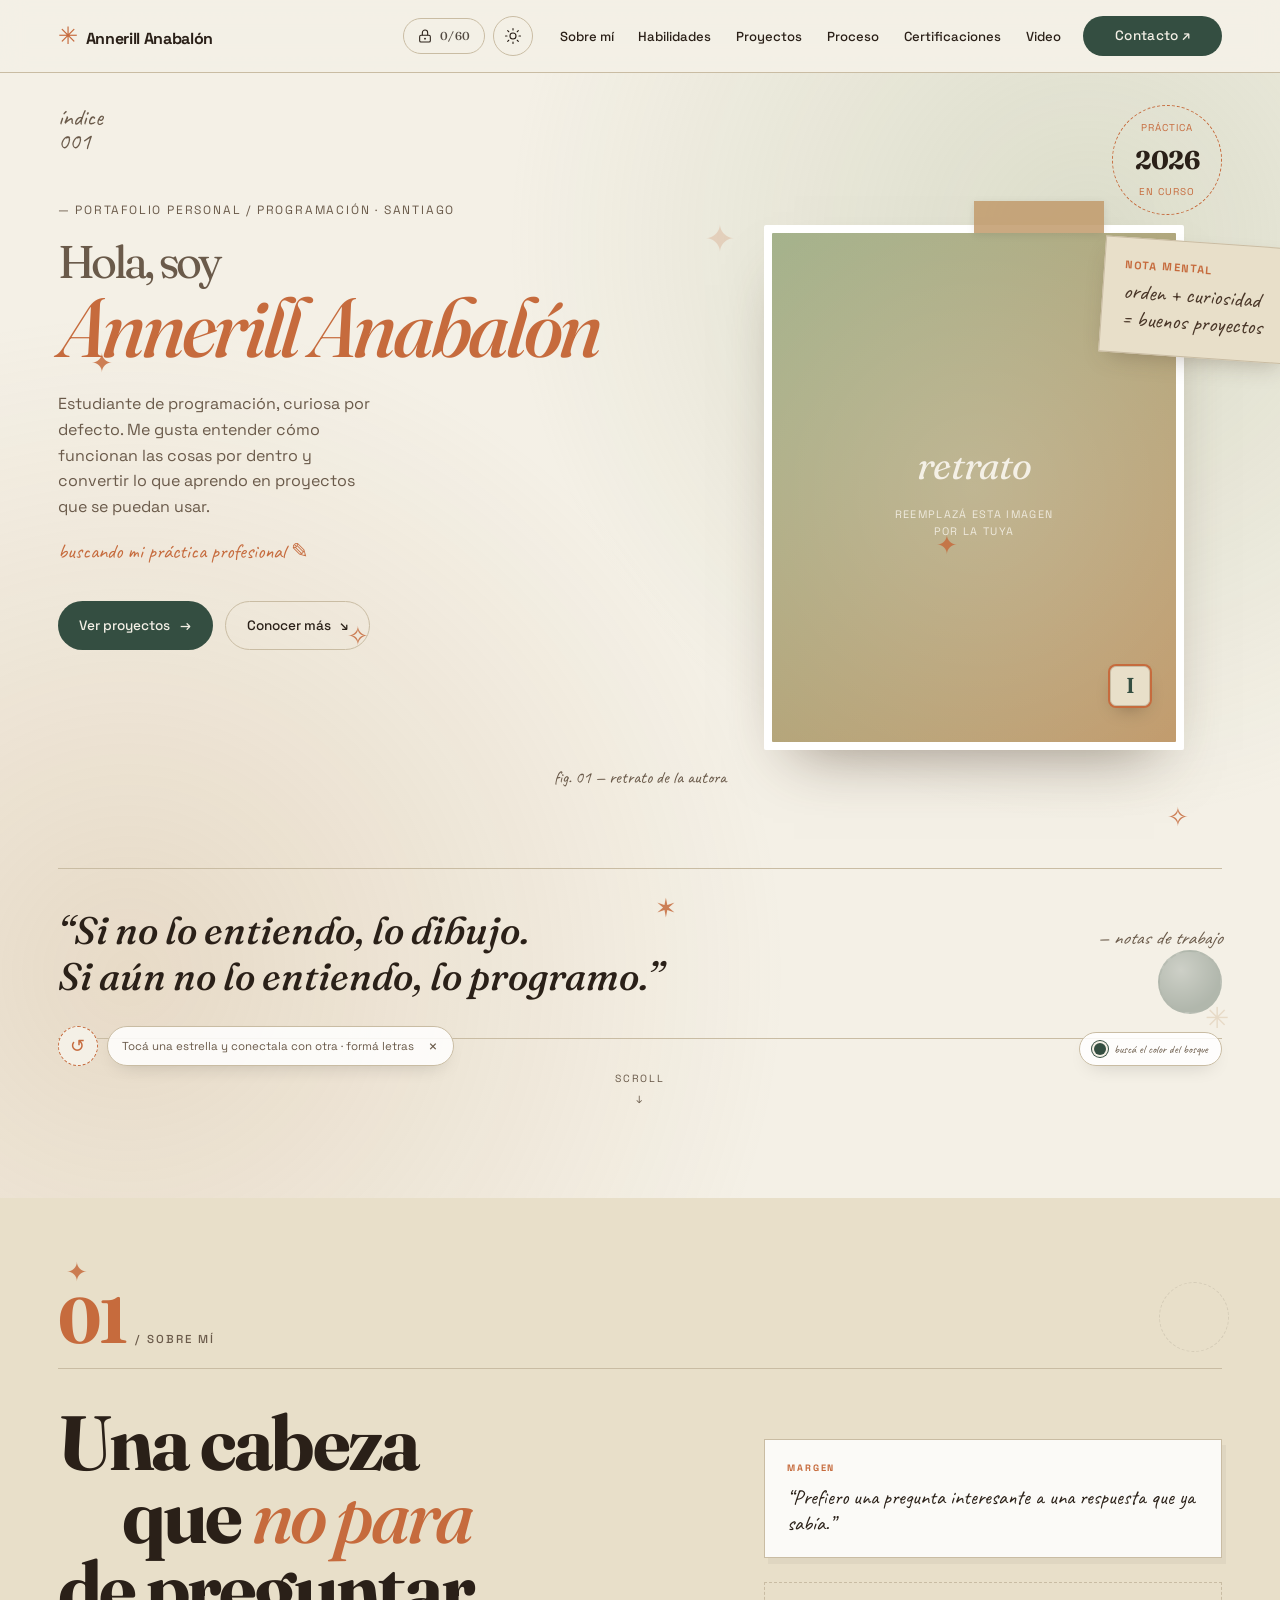
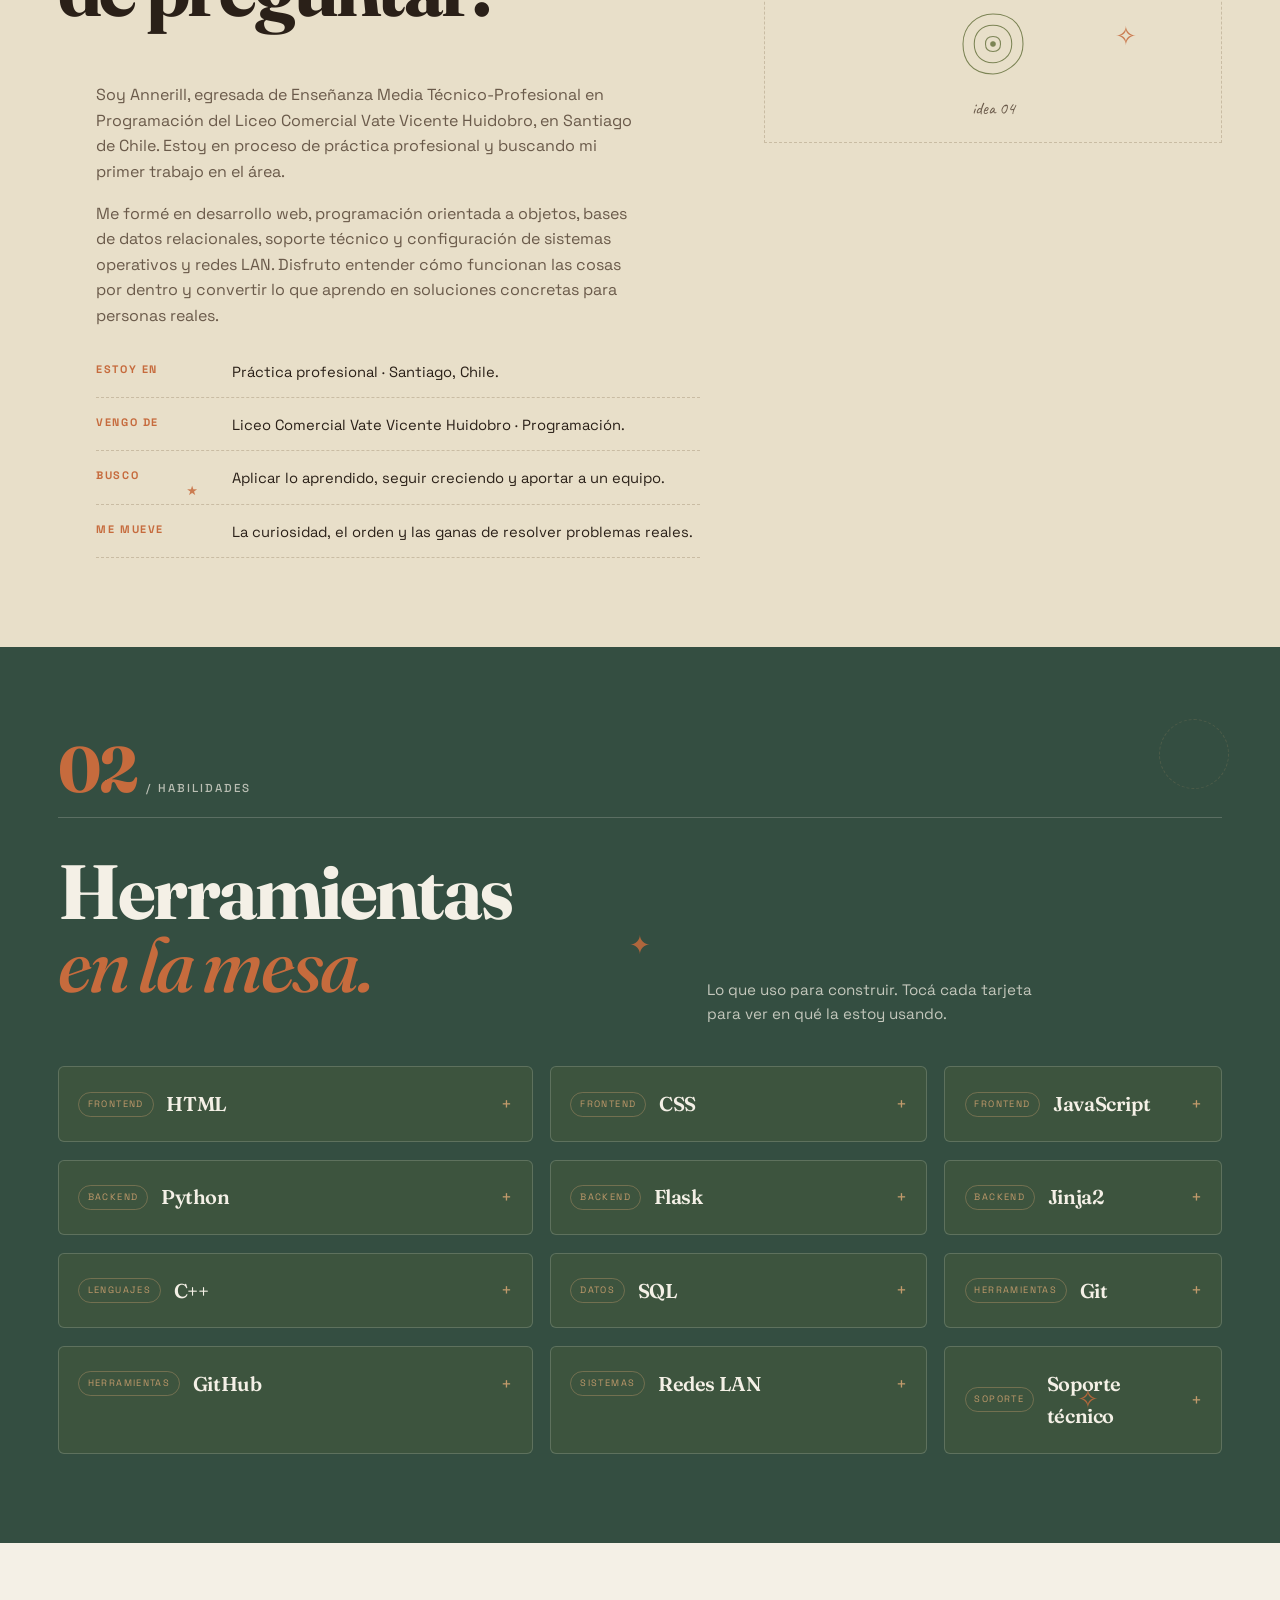
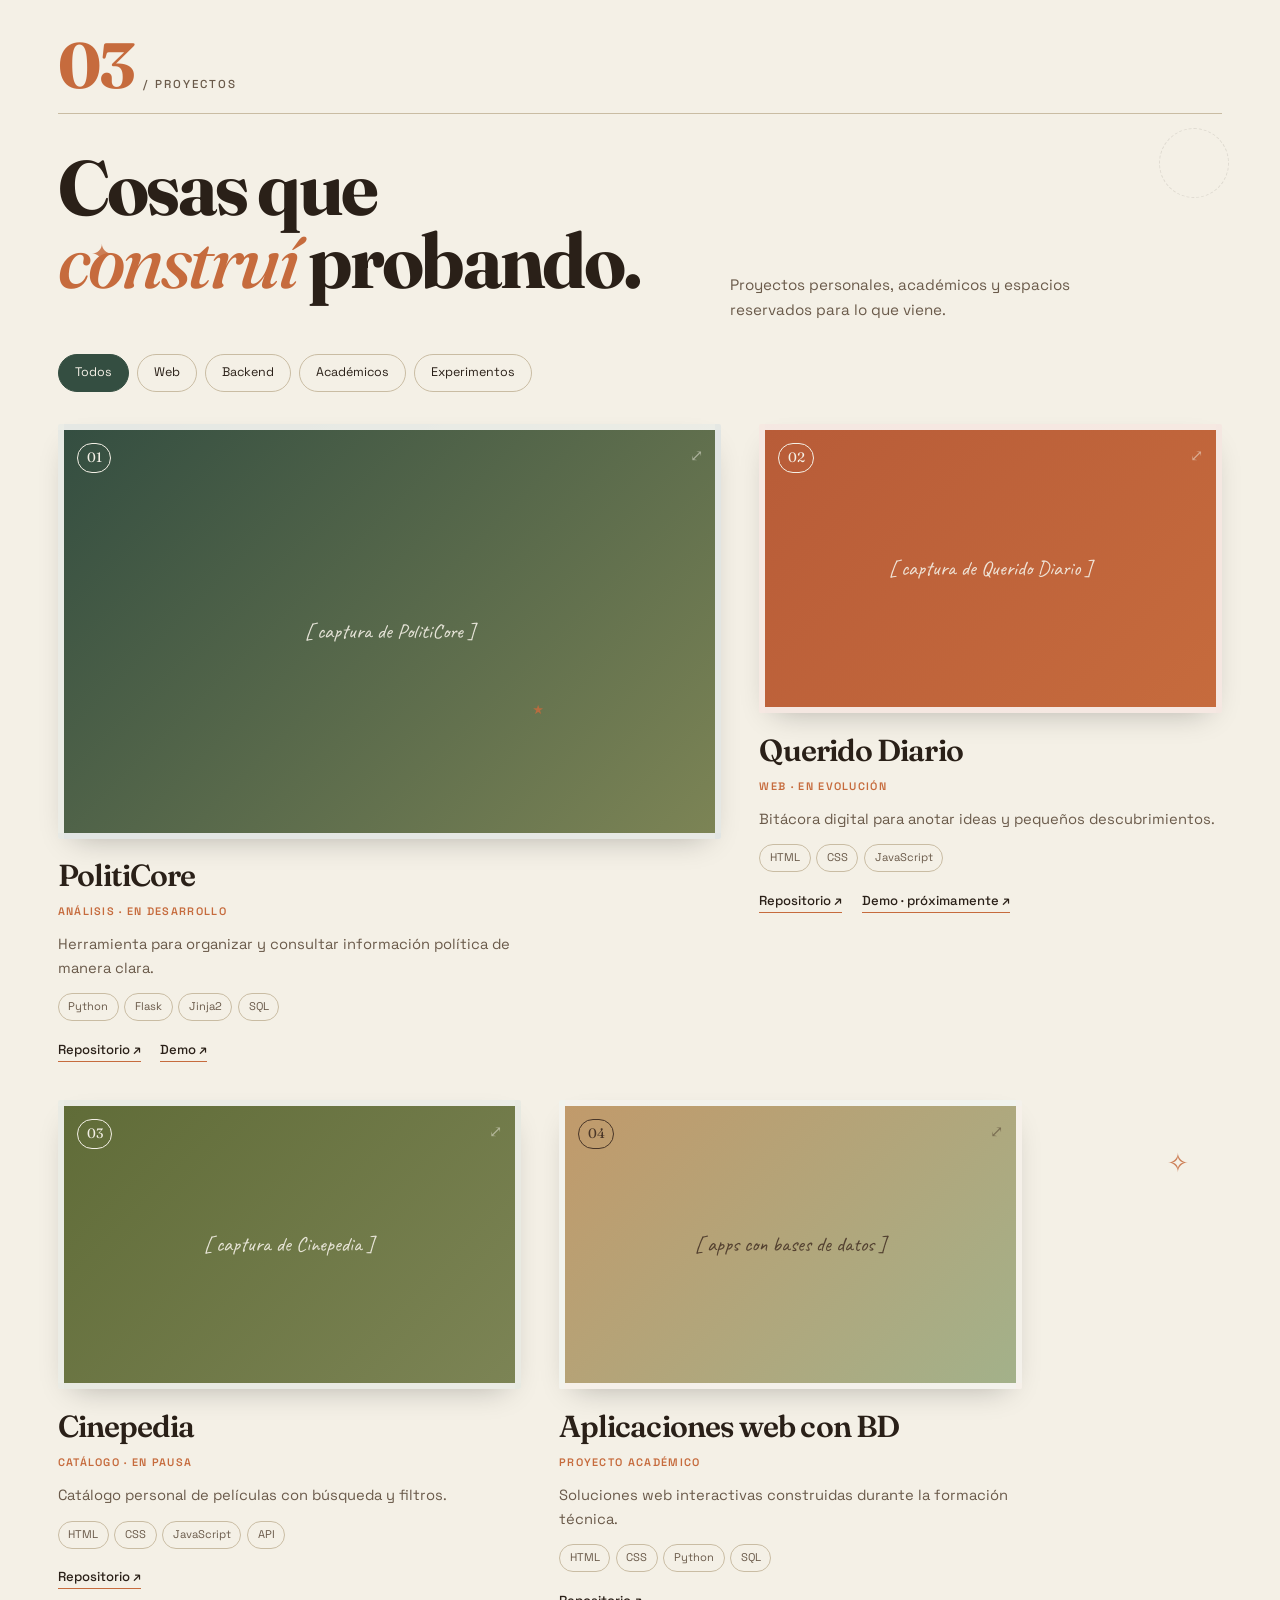
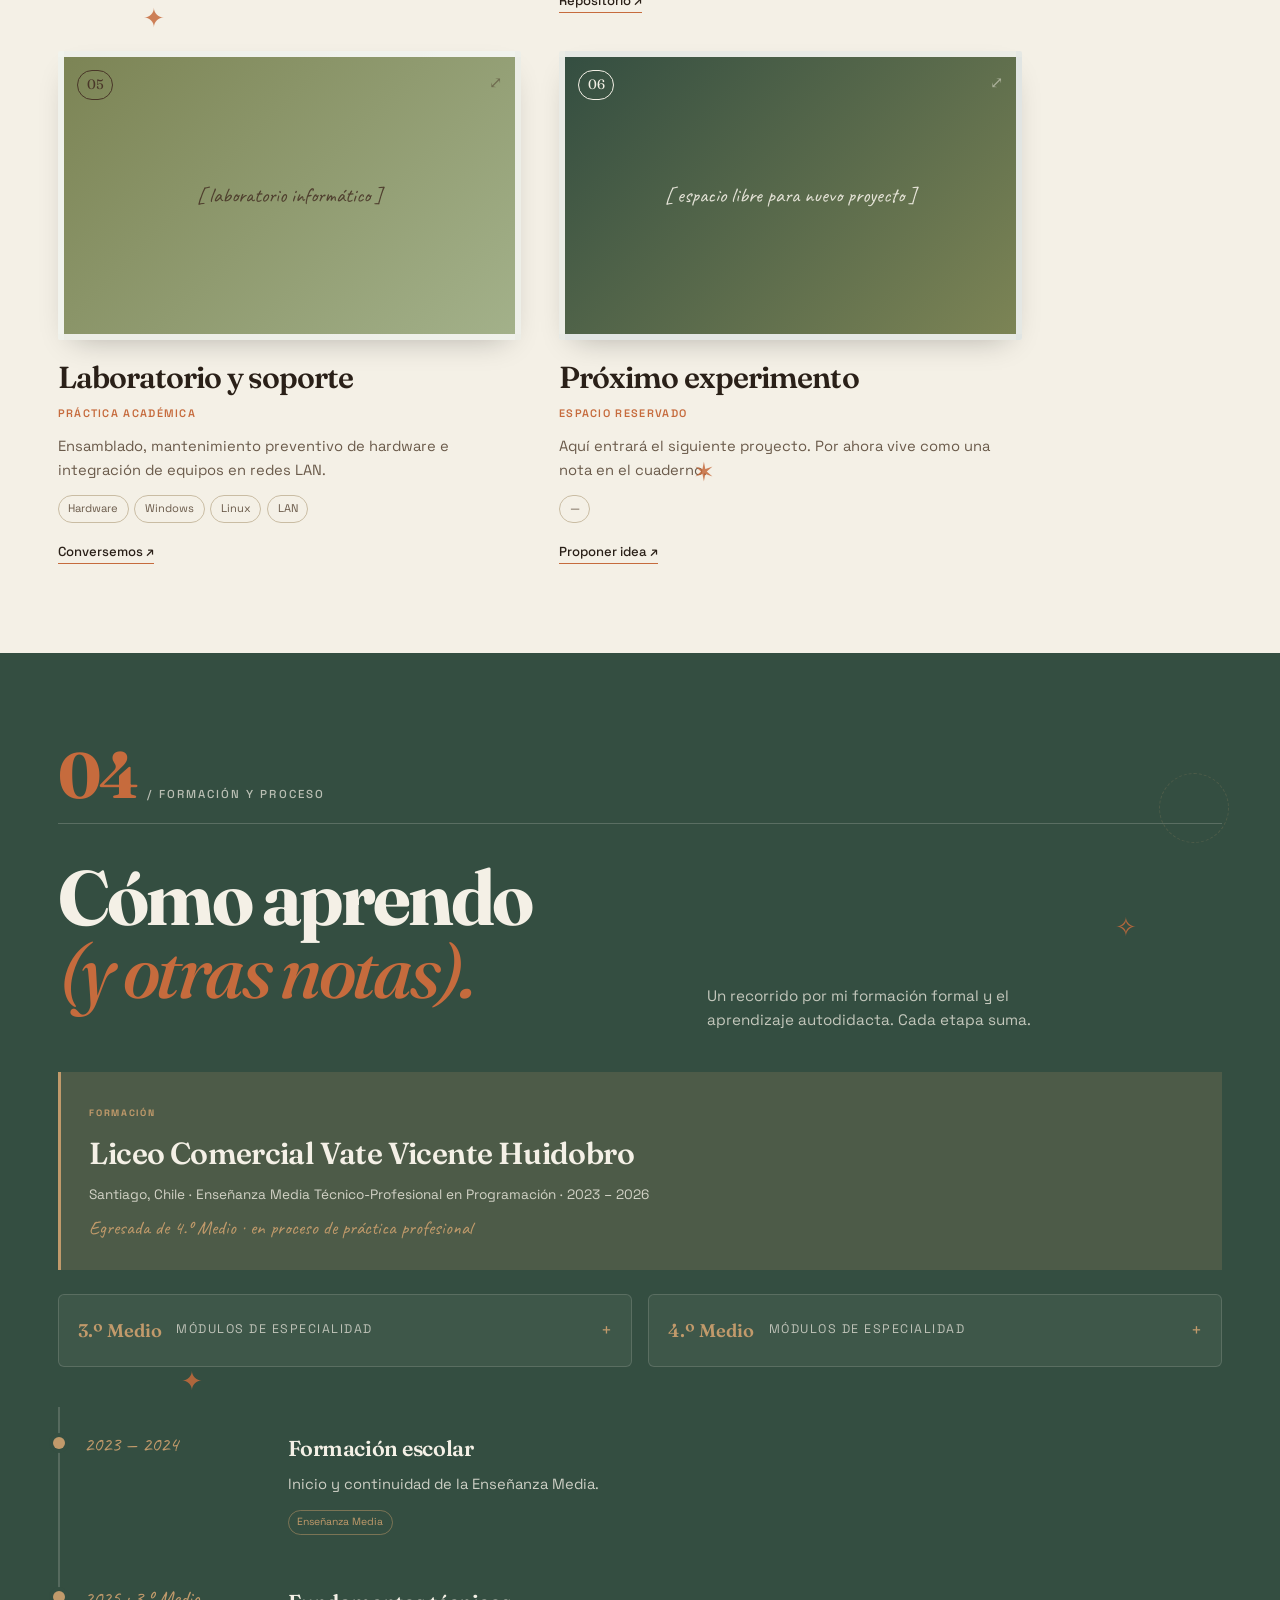
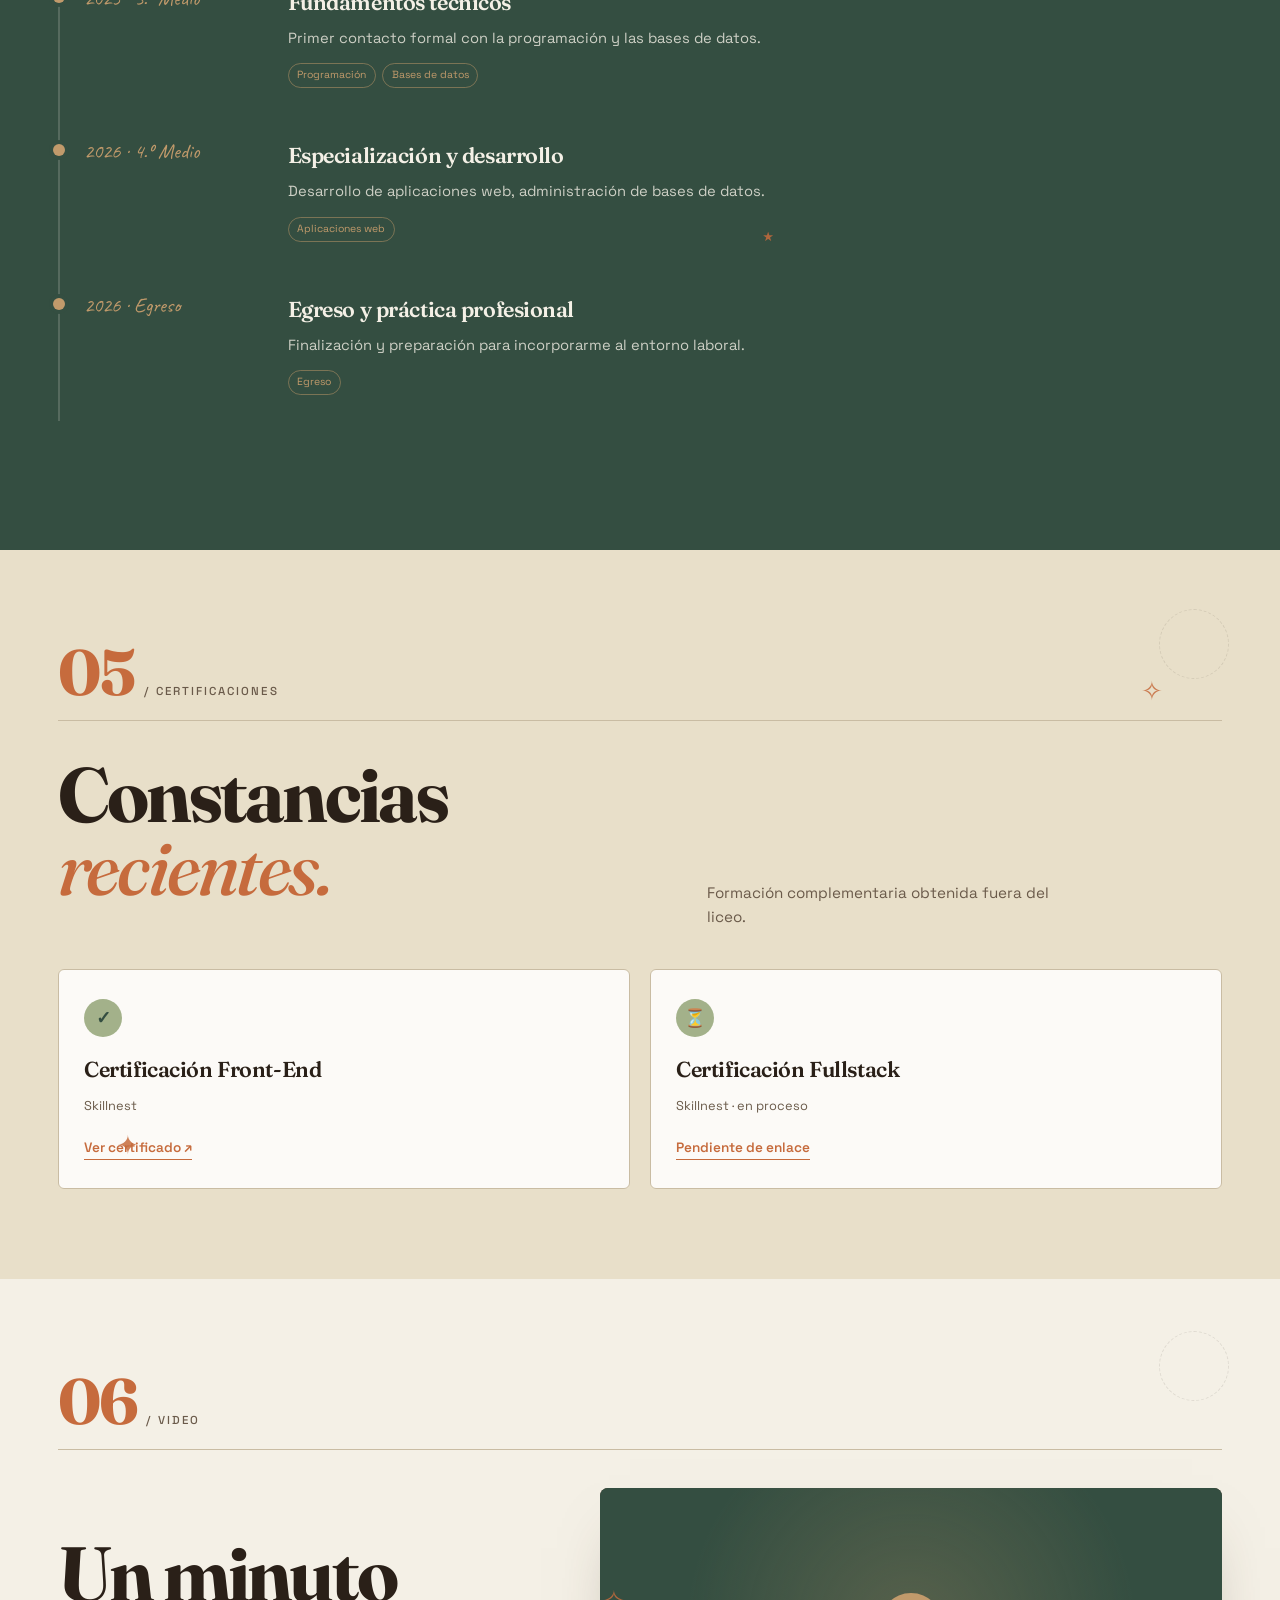
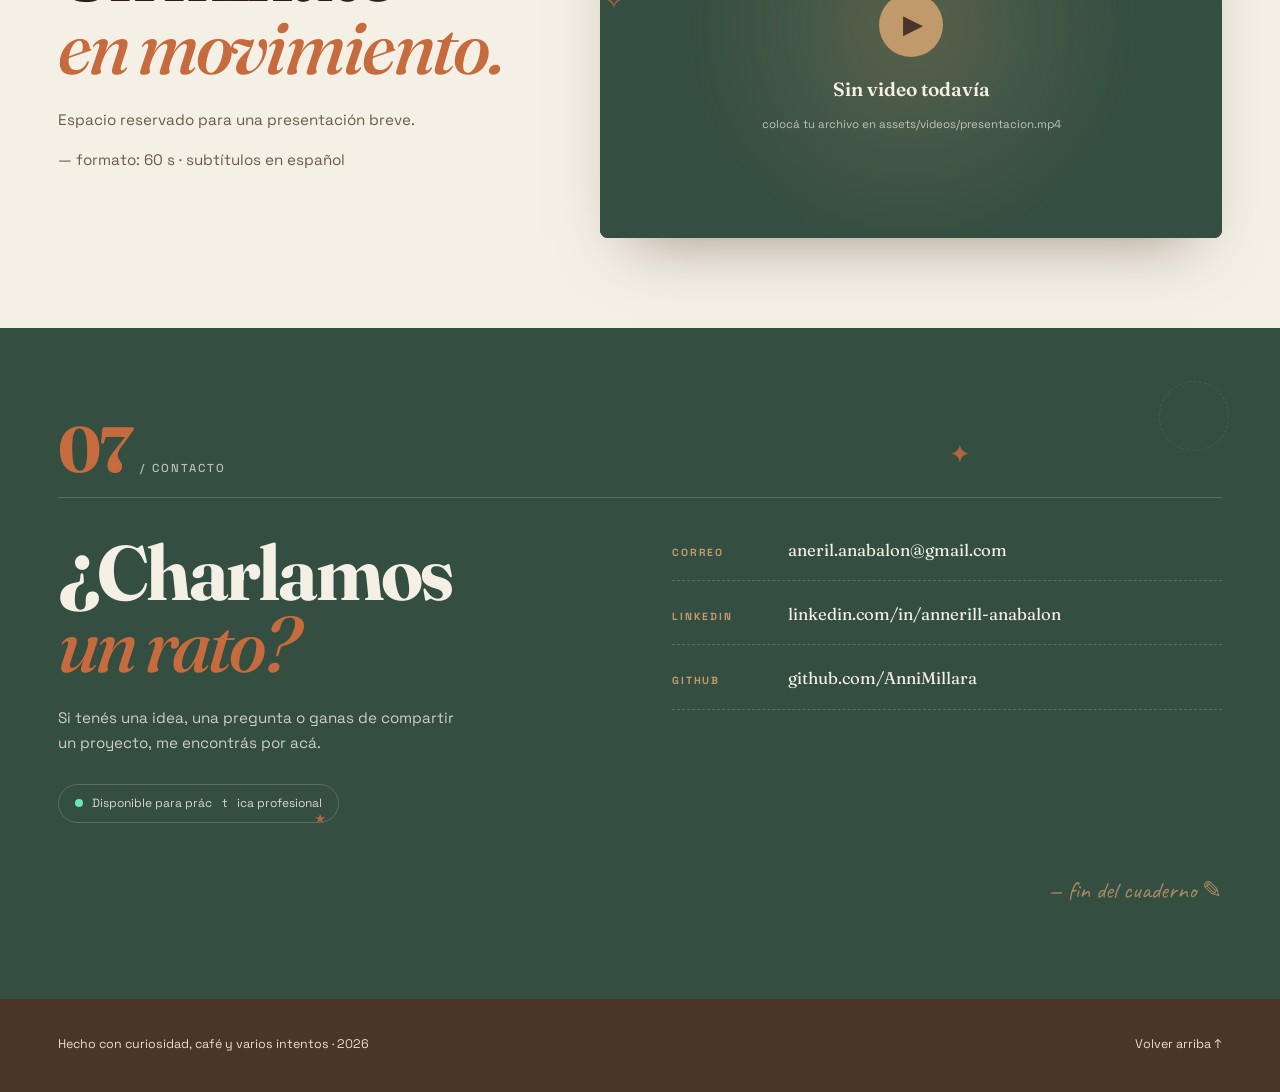
==== commit dfc8135d: "oks" ====
--- a/index.html
+++ b/index.html
@@ -492,7 +492,7 @@
                         <li>SQL</li>
                     </ul>
                     <div class="project-links"><a href="https://github.com/AnniMillara" target="_blank"
-                            rel="noopener">Repositorio ↗</a><a href="#contacto">Demo · próximamente ↗</a></div>
+                            rel="noopener">Repositorio ↗</a><a href="https://prototipowebpoliticore.onrender.com">Demo ↗</a></div>
                 </article>
 
                 <article class="project-card" data-category="web" data-size="medium" data-project-id="querido-diario"
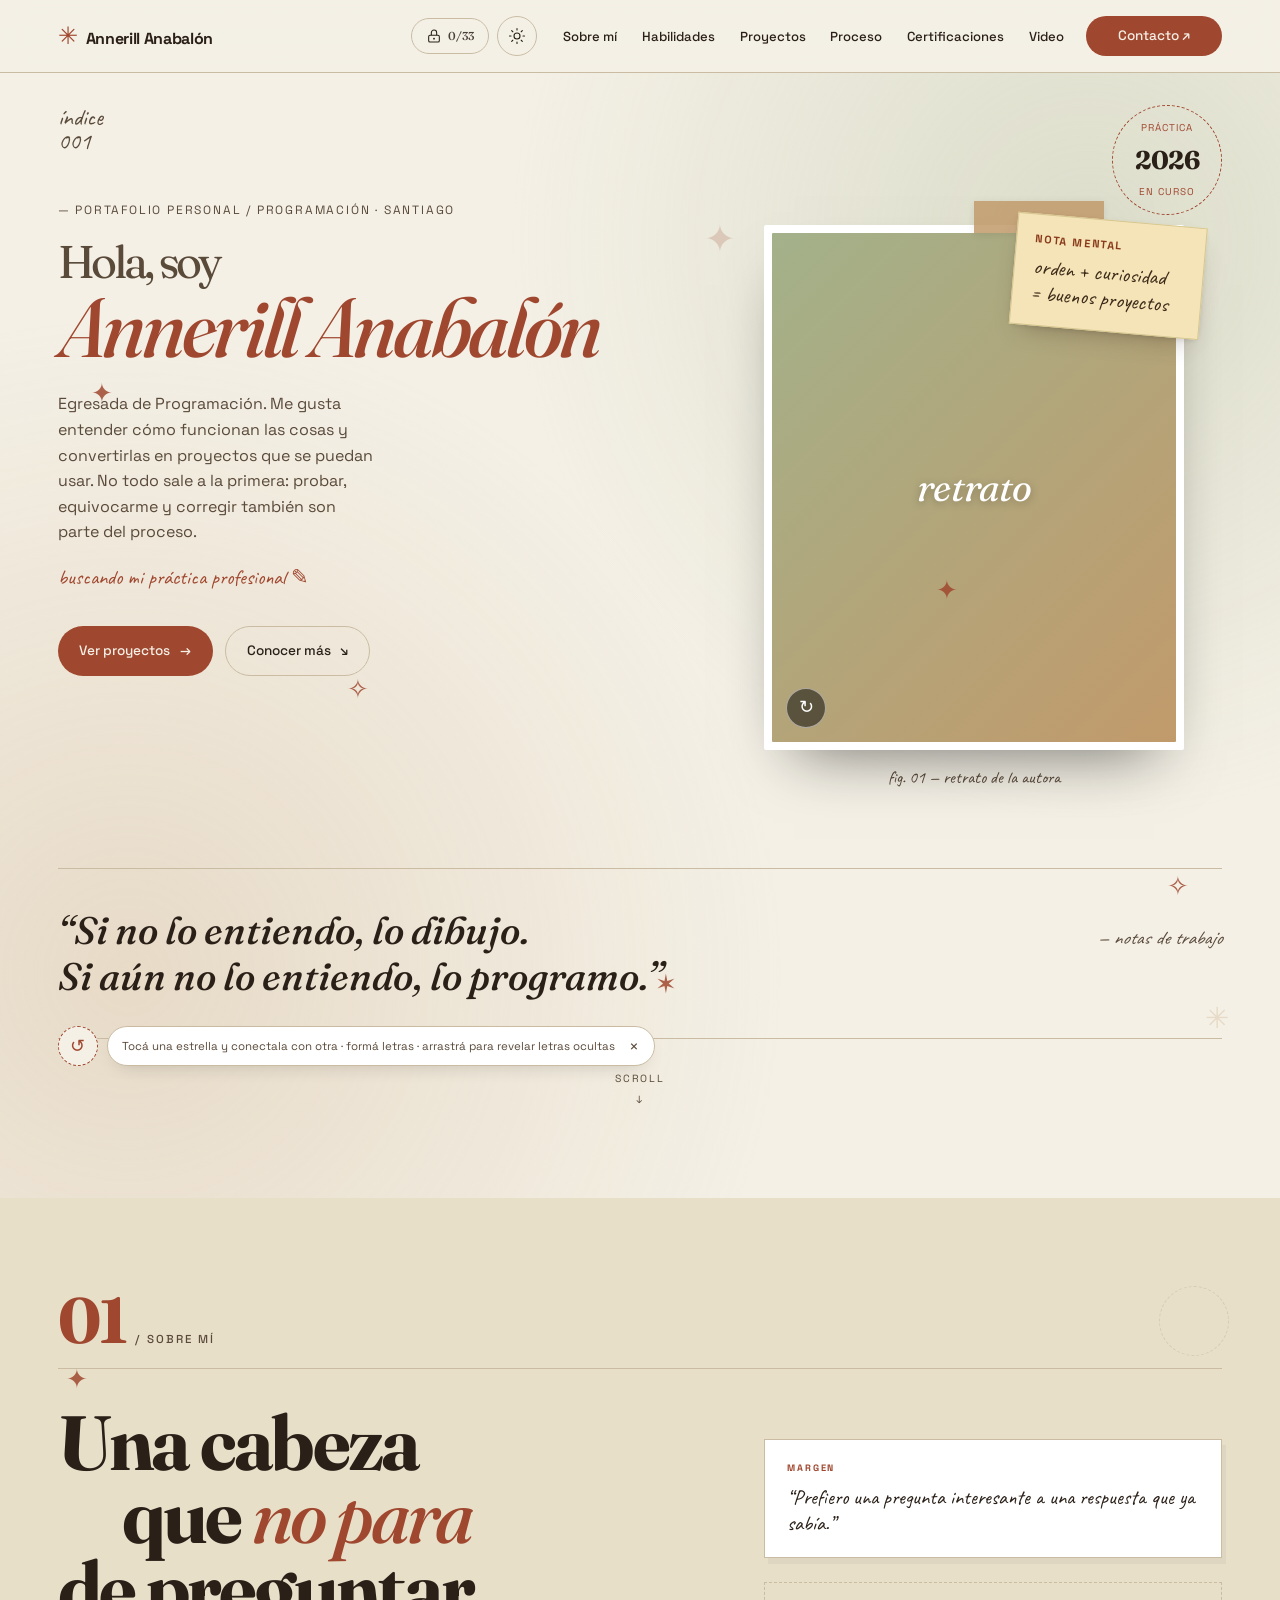
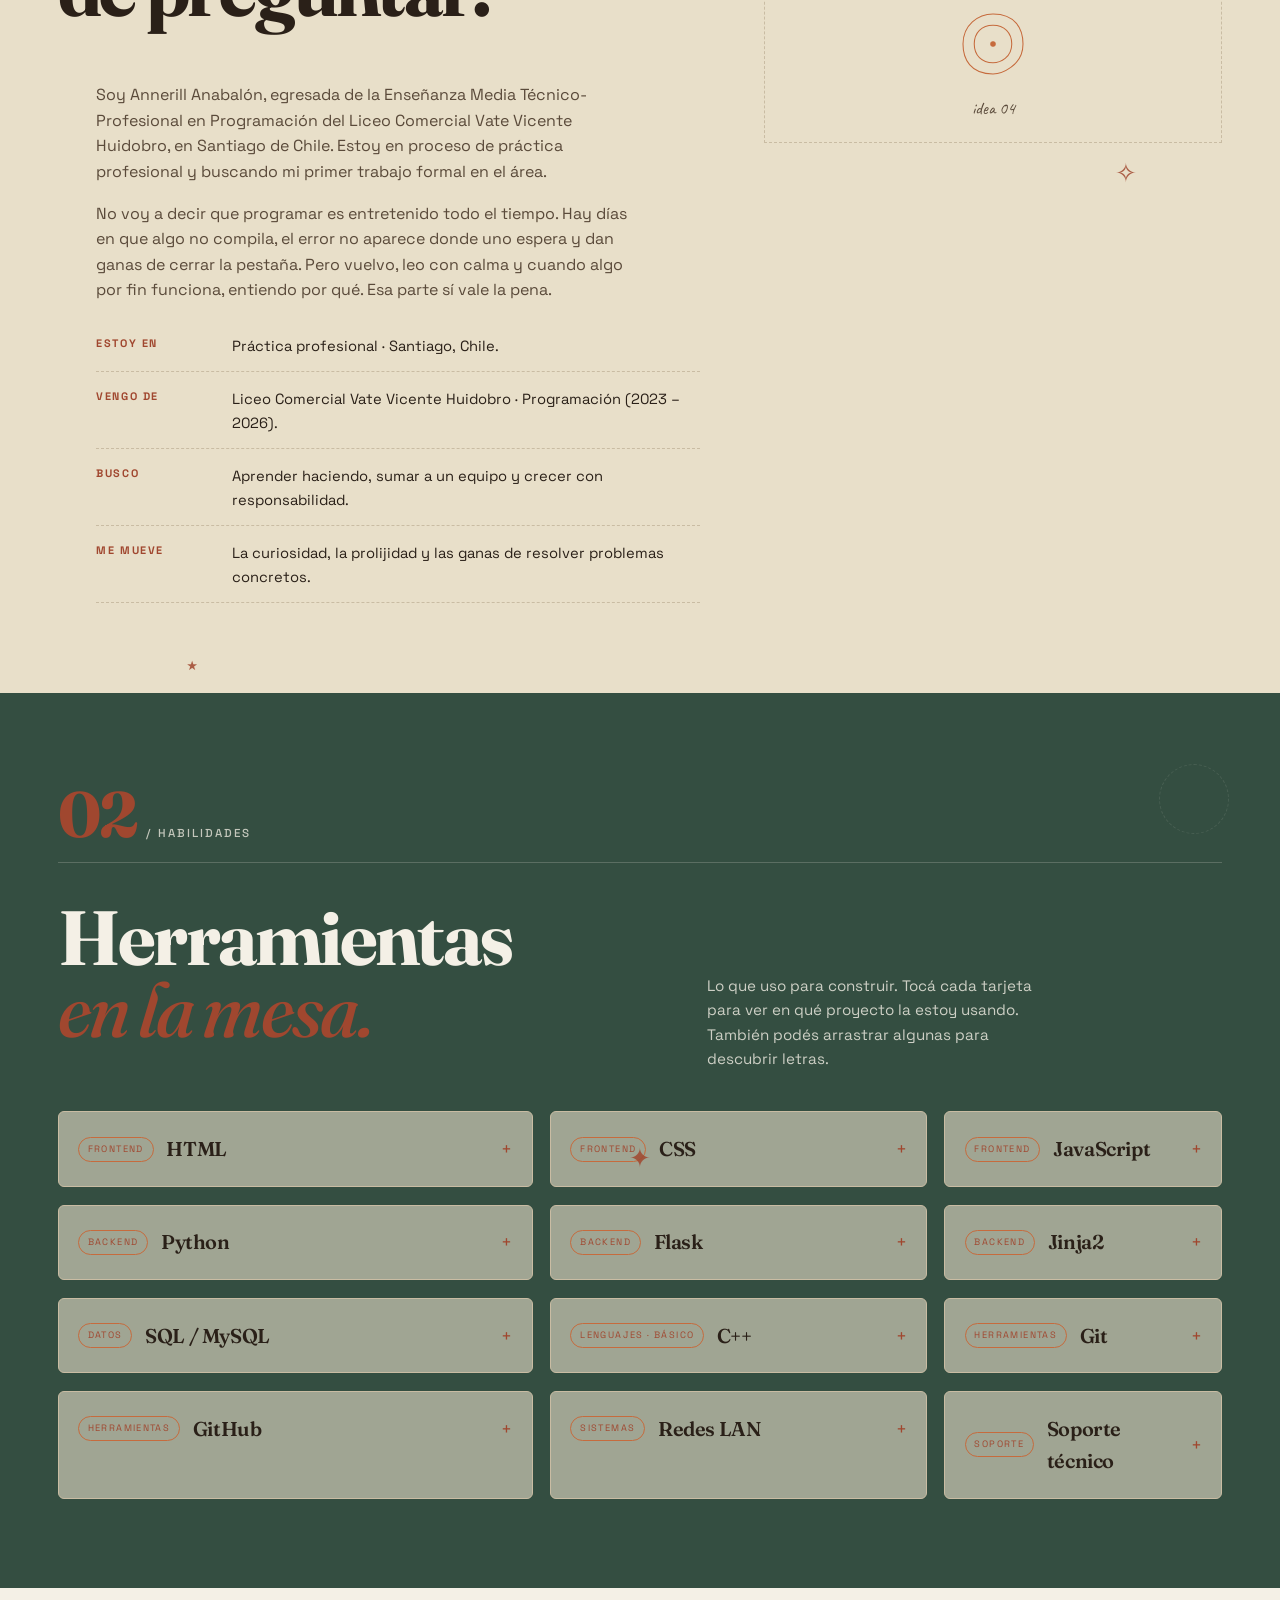
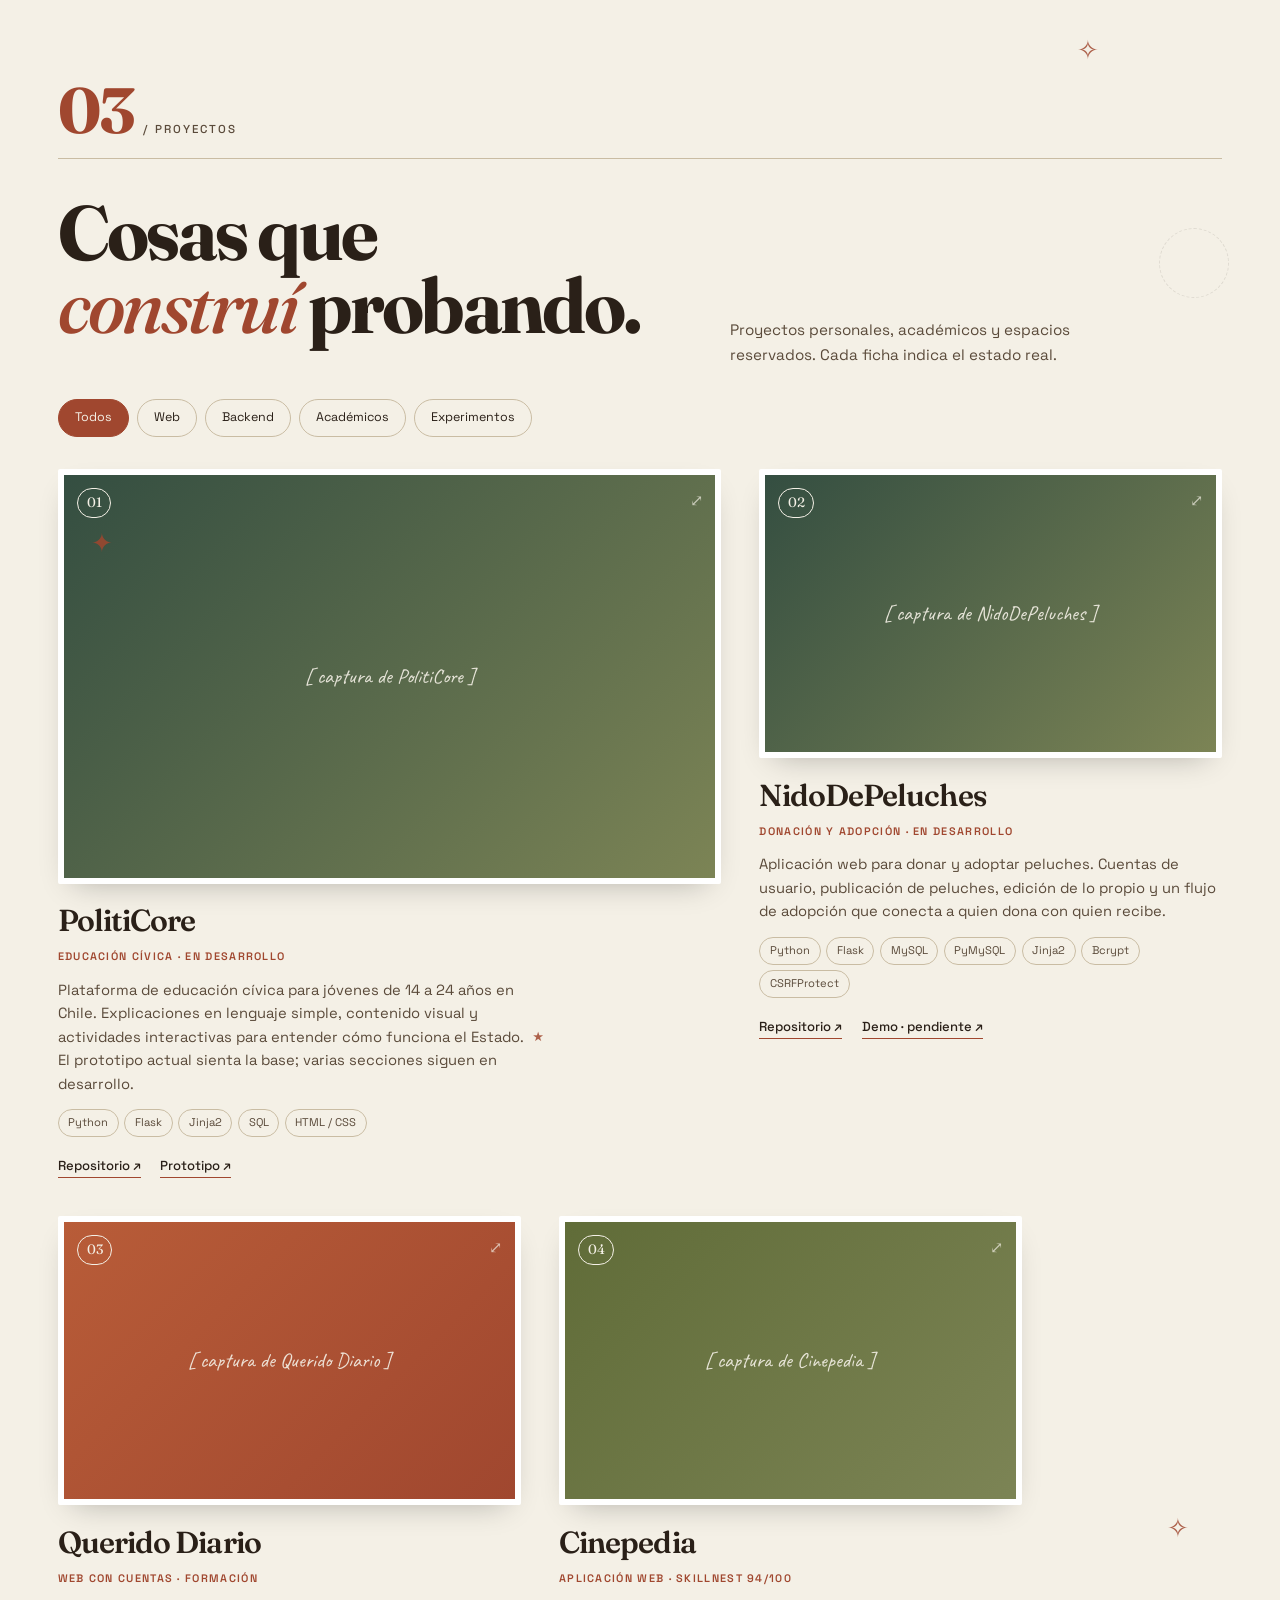
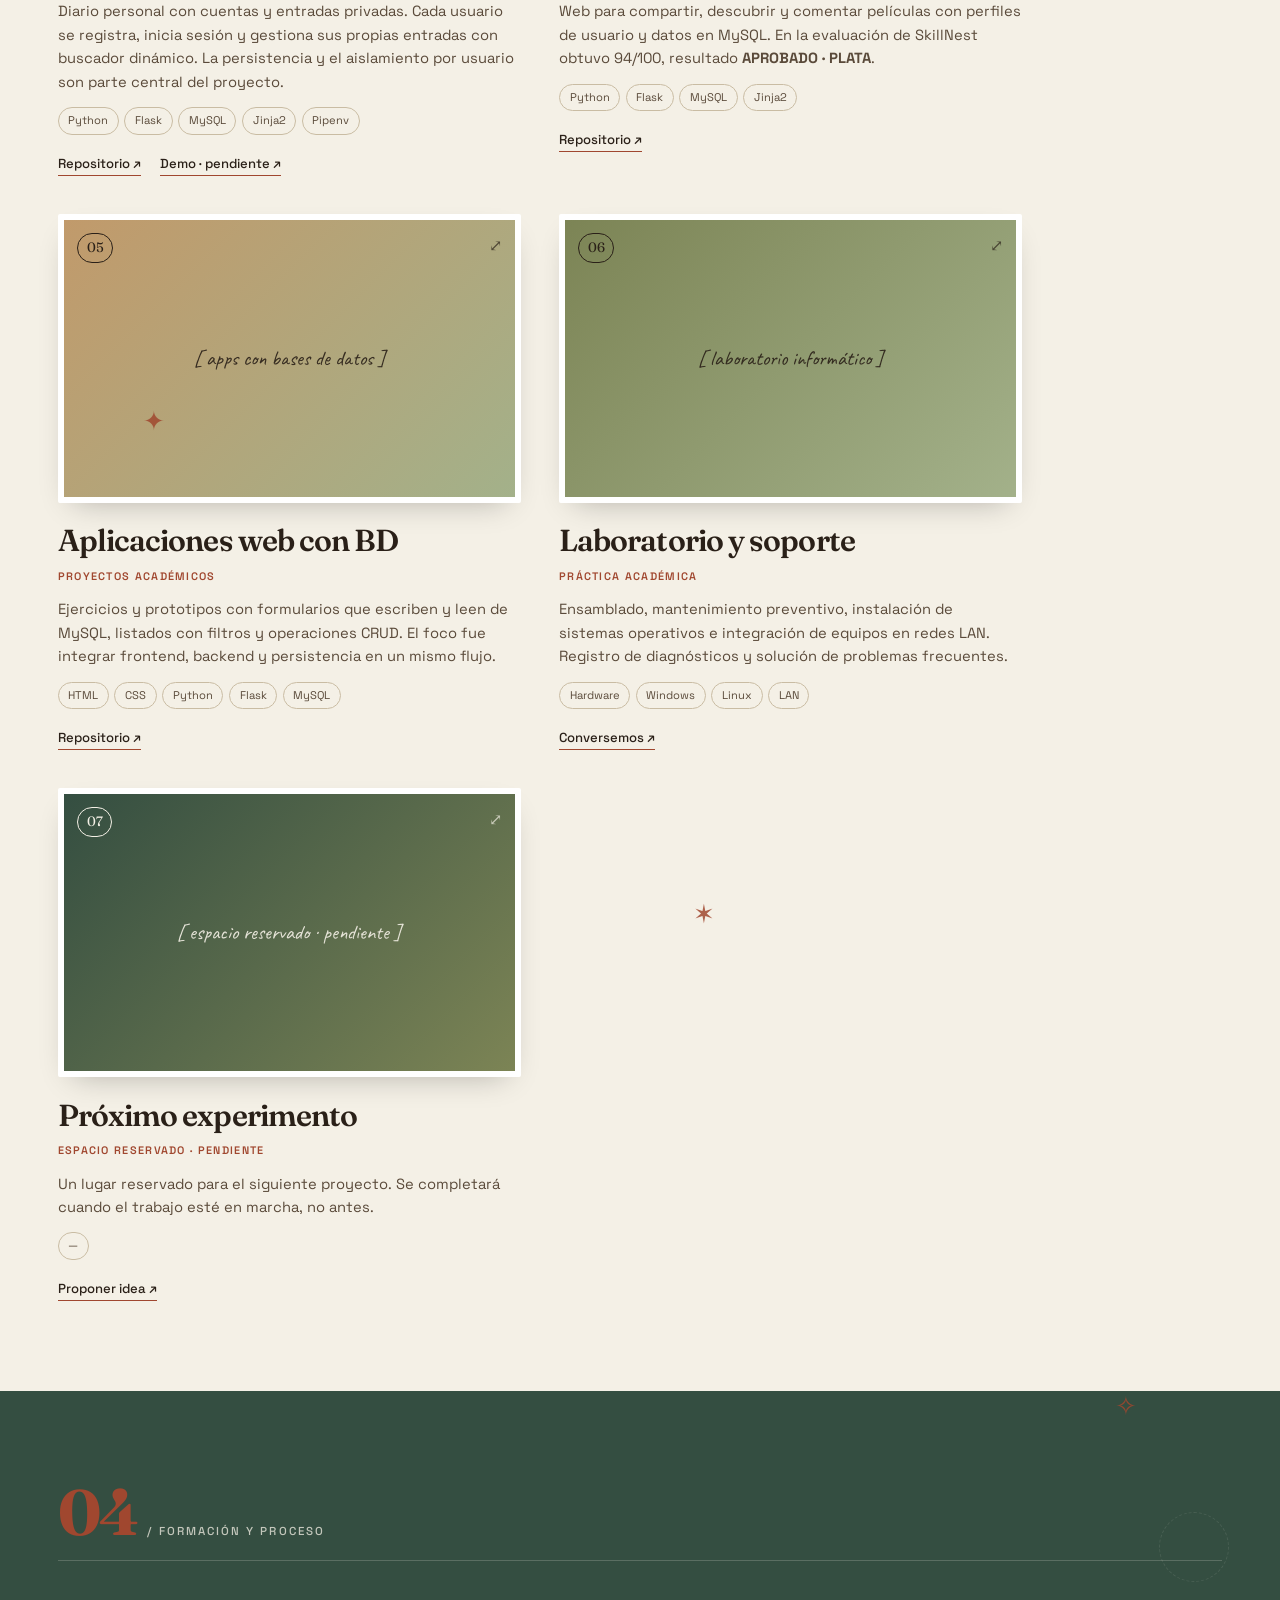
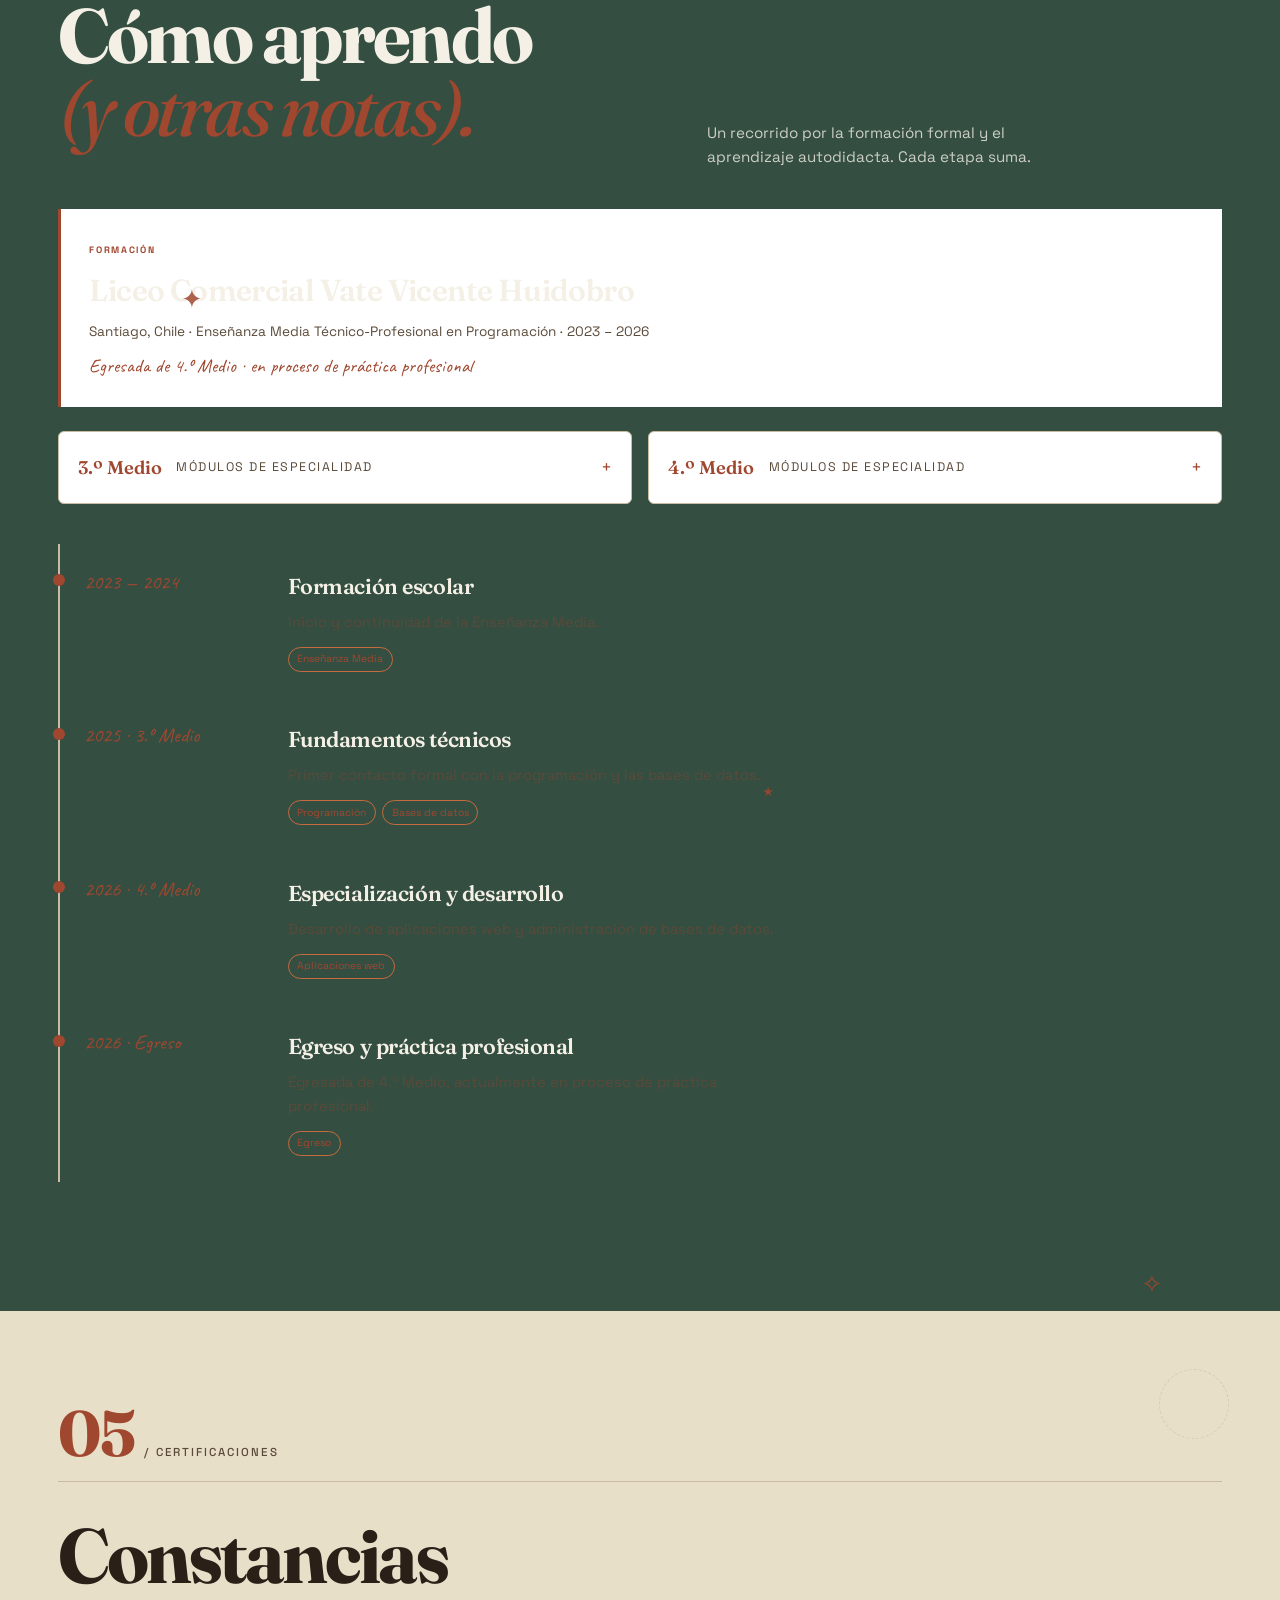
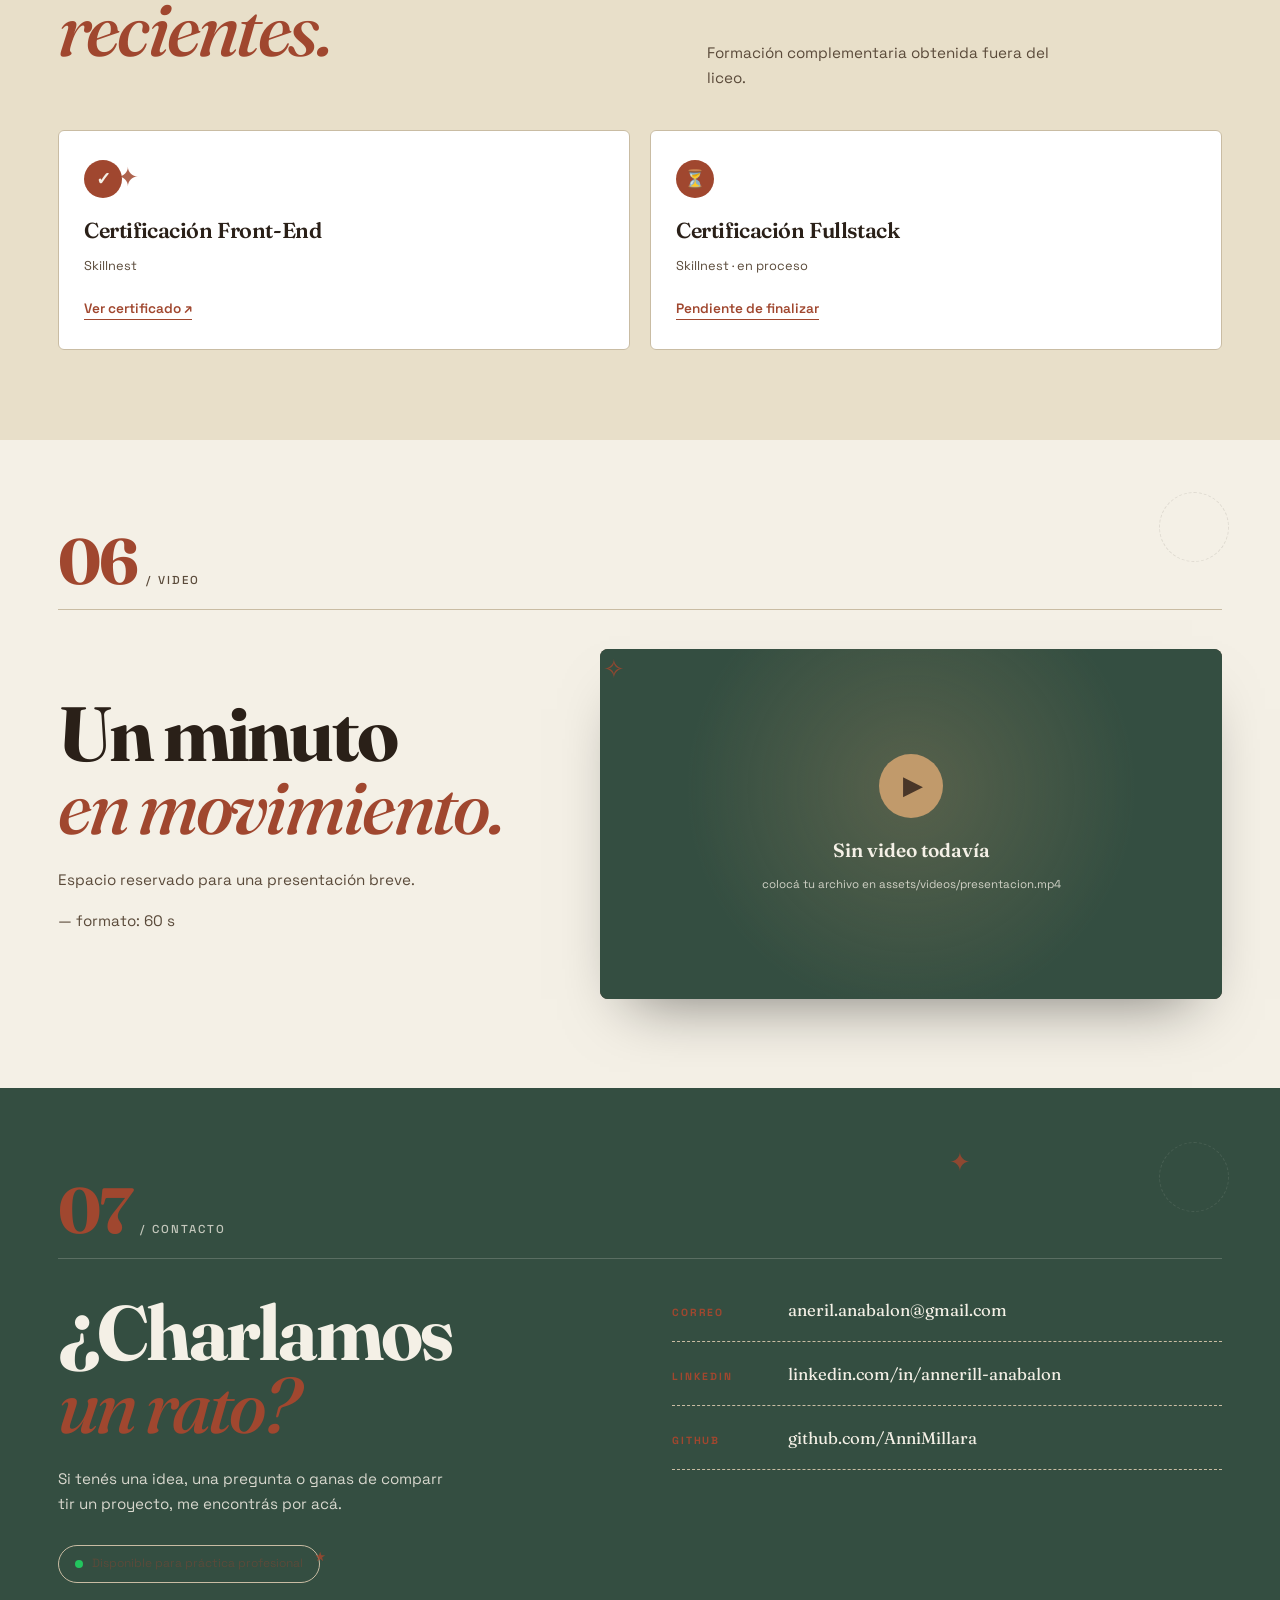
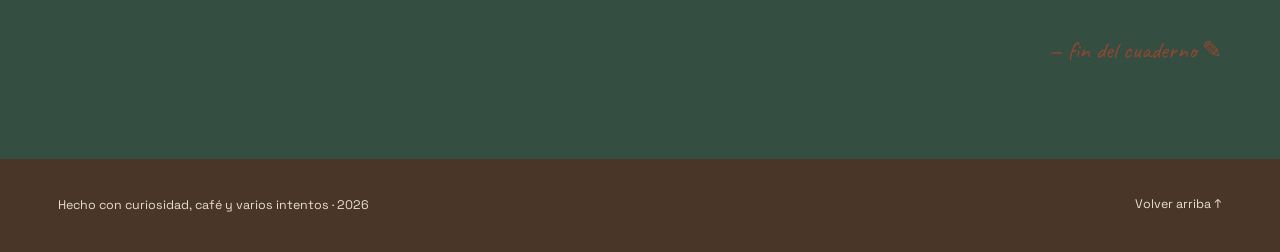
==== commit 817b1627: "Summary (required)" ====
--- a/index.html
+++ b/index.html
@@ -6,7 +6,7 @@
     <meta name="viewport" content="width=device-width, initial-scale=1">
     <meta name="theme-color" content="#344E41">
     <meta name="description"
-        content="Portafolio personal de Annerill Anabalón — desarrolladora en formación, Santiago, Chile.">
+        content="Portafolio de Annerill Anabalón — egresada de Programación, Santiago de Chile. Práctica profesional en curso. Proyectos: PolitiCore, NidoDePeluches, Querido Diario, Cinepedia.">
     <title>Annerill Anabalón · Cuaderno de desarrollo</title>
     <link rel="preconnect" href="https://fonts.googleapis.com">
     <link rel="preconnect" href="https://fonts.gstatic.com" crossorigin>
@@ -19,91 +19,55 @@
 </head>
 
 <body>
-    <!-- ═══ SPRITE DE SILUETAS DE ANIMALES (inline, sin dependencias externas) ═══ -->
-    <svg class="animal-sprite" aria-hidden="true" focusable="false"
-        style="position:absolute;width:0;height:0;overflow:hidden;">
-        <defs>
-            <symbol id="animal-cat" viewBox="0 0 80 100">
-                <ellipse cx="40" cy="65" rx="22" ry="25" />
-                <ellipse cx="40" cy="30" rx="16" ry="14" />
-                <polygon points="28,22 24,6 38,18" />
-                <polygon points="52,22 56,6 42,18" />
-                <path d="M58,75 Q78,70 74,50 Q72,44 68,50 Q70,65 58,68 Z" />
-            </symbol>
-            <symbol id="animal-fox" viewBox="0 0 100 80">
-                <ellipse cx="40" cy="50" rx="24" ry="18" />
-                <ellipse cx="46" cy="30" rx="14" ry="12" />
-                <polygon points="36,24 30,8 42,20" />
-                <polygon points="56,24 62,8 50,20" />
-                <ellipse cx="58" cy="32" rx="6" ry="4" />
-                <path d="M58,50 Q88,36 94,54 Q92,74 74,70 Q64,64 58,58 Z" />
-            </symbol>
-            <symbol id="animal-crow" viewBox="0 0 100 100">
-                <ellipse cx="50" cy="55" rx="22" ry="16" />
-                <ellipse cx="38" cy="34" rx="10" ry="9" />
-                <polygon points="30,34 18,36 30,38" />
-                <path d="M60,48 Q82,38 88,54 Q82,70 62,64 Z" />
-                <polygon points="58,64 72,88 50,82" />
-            </symbol>
-            <symbol id="animal-raccoon" viewBox="0 0 100 100">
-                <ellipse cx="50" cy="70" rx="26" ry="22" />
-                <ellipse cx="50" cy="40" rx="20" ry="16" />
-                <polygon points="34,32 30,18 42,28" />
-                <polygon points="66,32 70,18 58,28" />
-                <path d="M72,76 Q92,76 90,58 Q86,52 80,60 Q82,72 70,72 Z" />
-            </symbol>
-            <symbol id="animal-anubis" viewBox="0 0 100 130">
-                <path
-                    d="M30,65 Q30,42 40,32 Q48,22 50,10 L54,22 Q62,24 66,32 L74,34 L72,44 L62,46 Q60,58 58,68 Q54,80 48,86 Q38,82 32,72 Z" />
-                <ellipse cx="45" cy="102" rx="22" ry="20" />
-            </symbol>
-        </defs>
-    </svg>
-
-    <!-- Campo de estrellas: cubre TODO el documento -->
-    <div class="stars-field" role="group" aria-label="Estrellas interactivas">
+    <div class="stars-field" role="region" aria-label="Estrellas interactivas">
         <svg class="star-lines" aria-hidden="true" focusable="false"></svg>
         <svg class="constellation-lines" aria-hidden="true" focusable="false"></svg>
-        <button class="star" type="button" aria-label="Estrella arrastrable" data-star-x="8" data-star-y="4">✦</button>
-        <button class="star" type="button" aria-label="Estrella arrastrable" data-star-x="28" data-star-y="7">✧</button>
+        <button class="star" type="button" aria-label="Estrella con letra oculta" data-star-x="8" data-star-y="4"
+            data-star-letter="X">✦</button>
+        <button class="star" type="button" aria-label="Estrella con letra oculta" data-star-x="28" data-star-y="7"
+            data-star-letter="Y">✧</button>
         <button class="star" type="button" aria-label="Estrella con letra oculta" data-star-x="52" data-star-y="10"
             data-star-letter="S">✶</button>
-        <button class="star" type="button" aria-label="Estrella arrastrable" data-star-x="74" data-star-y="6">✦</button>
-        <button class="star" type="button" aria-label="Estrella arrastrable" data-star-x="92" data-star-y="9">✧</button>
-        <button class="star" type="button" aria-label="Estrella arrastrable" data-star-x="6" data-star-y="14">✦</button>
-        <button class="star" type="button" aria-label="Estrella arrastrable" data-star-x="88"
-            data-star-y="18">✧</button>
-        <button class="star" type="button" aria-label="Estrella arrastrable" data-star-x="15"
-            data-star-y="23">⋆</button>
-        <button class="star" type="button" aria-label="Estrella arrastrable" data-star-x="50"
-            data-star-y="28">✦</button>
-        <button class="star" type="button" aria-label="Estrella arrastrable" data-star-x="85"
-            data-star-y="33">✧</button>
-        <button class="star" type="button" aria-label="Estrella arrastrable" data-star-x="8" data-star-y="38">✦</button>
-        <button class="star" type="button" aria-label="Estrella arrastrable" data-star-x="42"
-            data-star-y="43">⋆</button>
-        <button class="star" type="button" aria-label="Estrella arrastrable" data-star-x="92"
-            data-star-y="48">✧</button>
-        <button class="star" type="button" aria-label="Estrella arrastrable" data-star-x="12"
-            data-star-y="53">✦</button>
+        <button class="star" type="button" aria-label="Estrella con letra oculta" data-star-x="74" data-star-y="6"
+            data-star-letter="Z">✦</button>
+        <button class="star" type="button" aria-label="Estrella con letra oculta" data-star-x="92" data-star-y="9"
+            data-star-letter="J">✧</button>
+        <button class="star" type="button" aria-label="Estrella con letra oculta" data-star-x="6" data-star-y="14"
+            data-star-letter="K">✦</button>
+        <button class="star" type="button" aria-label="Estrella con letra oculta" data-star-x="88" data-star-y="18"
+            data-star-letter="Q">✧</button>
+        <button class="star" type="button" aria-label="Estrella con letra oculta" data-star-x="15" data-star-y="23"
+            data-star-letter="W">⋆</button>
+        <button class="star" type="button" aria-label="Estrella con letra oculta" data-star-x="50" data-star-y="28"
+            data-star-letter="P">✦</button>
+        <button class="star" type="button" aria-label="Estrella con letra oculta" data-star-x="85" data-star-y="33"
+            data-star-letter="G">✧</button>
+        <button class="star" type="button" aria-label="Estrella con letra oculta" data-star-x="8" data-star-y="38"
+            data-star-letter="H">✦</button>
+        <button class="star" type="button" aria-label="Estrella con letra oculta" data-star-x="42" data-star-y="43"
+            data-star-letter="N">⋆</button>
+        <button class="star" type="button" aria-label="Estrella con letra oculta" data-star-x="92" data-star-y="48"
+            data-star-letter="R">✧</button>
+        <button class="star" type="button" aria-label="Estrella con letra oculta" data-star-x="12" data-star-y="53"
+            data-star-letter="C">✦</button>
         <button class="star" type="button" aria-label="Estrella con letra oculta" data-star-x="55" data-star-y="58"
             data-star-letter="O">✶</button>
-        <button class="star" type="button" aria-label="Estrella arrastrable" data-star-x="88"
-            data-star-y="63">✧</button>
-        <button class="star" type="button" aria-label="Estrella arrastrable" data-star-x="15"
-            data-star-y="68">✦</button>
-        <button class="star" type="button" aria-label="Estrella arrastrable" data-star-x="60"
-            data-star-y="73">⋆</button>
-        <button class="star" type="button" aria-label="Estrella arrastrable" data-star-x="90"
-            data-star-y="78">✧</button>
-        <button class="star" type="button" aria-label="Estrella arrastrable" data-star-x="10"
-            data-star-y="83">✦</button>
-        <button class="star" type="button" aria-label="Estrella arrastrable" data-star-x="48"
-            data-star-y="88">✧</button>
-        <button class="star" type="button" aria-label="Estrella arrastrable" data-star-x="75"
-            data-star-y="93">✦</button>
-        <button class="star" type="button" aria-label="Estrella arrastrable" data-star-x="25"
-            data-star-y="97">⋆</button>
+        <button class="star" type="button" aria-label="Estrella con letra oculta" data-star-x="88" data-star-y="63"
+            data-star-letter="M">✧</button>
+        <button class="star" type="button" aria-label="Estrella con letra oculta" data-star-x="15" data-star-y="68"
+            data-star-letter="D">✦</button>
+        <button class="star" type="button" aria-label="Estrella con letra oculta" data-star-x="60" data-star-y="73"
+            data-star-letter="F">⋆</button>
+        <button class="star" type="button" aria-label="Estrella con letra oculta" data-star-x="90" data-star-y="78"
+            data-star-letter="V">✧</button>
+        <button class="star" type="button" aria-label="Estrella con letra oculta" data-star-x="10" data-star-y="83"
+            data-star-letter="B">✦</button>
+        <button class="star" type="button" aria-label="Estrella con letra oculta" data-star-x="48" data-star-y="88"
+            data-star-letter="A">✧</button>
+        <button class="star" type="button" aria-label="Estrella con letra oculta" data-star-x="75" data-star-y="93"
+            data-star-letter="E">✦</button>
+        <button class="star" type="button" aria-label="Estrella con letra oculta" data-star-x="25" data-star-y="97"
+            data-star-letter="T">⋆</button>
     </div>
 
     <a class="skip-link" href="#inicio">Saltar al contenido</a>
@@ -135,20 +99,13 @@
                 aria-label="Abrir menú"><span></span><span></span></button>
         </div>
         <nav class="nav" id="main-nav" aria-label="Principal">
-            <a href="#sobre-mi"><span class="float-letter" data-letter="S" tabindex="0" role="button"
-                    aria-label="Letra S interactiva" style="--fa:-4px;--fd:-2s;--fs:5s;">S</span>obre mí</a>
-            <a href="#habilidades"><span class="float-letter float-letter--deco"
-                    style="--fa:-5px;--fd:-3.5s;--fs:5.5s;">H</span>abilidades</a>
-            <a href="#proyectos"><span class="float-letter" data-letter="P" tabindex="0" role="button"
-                    aria-label="Letra P interactiva" style="--fa:-3.5px;--fd:-1s;--fs:4.5s;">P</span>royectos</a>
-            <a href="#proceso"><span class="float-letter float-letter--deco"
-                    style="--fa:-4.5px;--fd:-4s;--fs:6s;">P</span>roceso</a>
-            <a href="#certificaciones">Certificacio<span class="float-letter float-letter--deco"
-                    style="--fa:-4px;--fd:-2.5s;--fs:5.2s;">n</span>es</a>
-            <a href="#video">Vide<span class="float-letter float-letter--deco"
-                    style="--fa:-3.5px;--fd:-1.8s;--fs:4.8s;">o</span></a>
-            <a class="nav-cta" href="#contacto"><span class="float-letter" data-letter="C" tabindex="0" role="button"
-                    aria-label="Letra C interactiva" style="--fa:-4px;--fd:-2s;--fs:5s;">C</span>ontacto ↗</a>
+            <a href="#sobre-mi">Sobre mí</a>
+            <a href="#habilidades">Habilidades</a>
+            <a href="#proyectos">Proyectos</a>
+            <a href="#proceso">Proceso</a>
+            <a href="#certificaciones">Certificaciones</a>
+            <a href="#video">Video</a>
+            <a class="nav-cta" href="#contacto">Contacto ↗</a>
         </nav>
     </header>
 
@@ -160,15 +117,9 @@
 
             <div class="hero-grid">
                 <div class="hero-copy">
-                    <p class="kicker">— portafo<span class="float-letter" data-letter="L" tabindex="0" role="button"
-                            aria-label="Letra L interactiva" style="--fa:-4px;--fd:-3s;--fs:4.8s;">l</span>io personal /
-                        pro<span class="float-letter" data-letter="G" tabindex="0" role="button"
-                            aria-label="Letra G interactiva" style="--fa:-4px;--fd:-1.5s;--fs:4.5s;">g</span>ramación ·
-                        santiago</p>
+                    <p class="kicker" data-binary>— portafolio personal / programación · santiago</p>
                     <h1 id="hero-title" class="hero-title">
-                        <span class="line-1"><span class="float-letter" data-letter="H" tabindex="0" role="button"
-                                aria-label="Letra H interactiva" style="--fa:-4px;--fd:-2s;--fs:4.5s;">H</span>ola,
-                            soy</span>
+                        <span class="line-1">Hola, soy</span>
                         <span class="line-2"><em><span class="float-letter" data-letter="A" tabindex="0" role="button"
                                     aria-label="Letra A interactiva"
                                     style="--fa:-4px;--fd:-1s;--fs:4.2s;">A</span>nnerill <span class="float-letter"
@@ -176,10 +127,12 @@
                                     style="--fa:-5px;--fd:-3s;--fs:5s;">A</span>nabalón</em></span>
                     </h1>
                     <p class="hero-lead"><span class="float-letter" data-letter="E" tabindex="0" role="button"
-                            aria-label="Letra E interactiva" style="--fa:-3.5px;--fd:-2s;--fs:3.6s;">E</span>studiante
-                        de programación, curiosa por defecto. Me gusta entender cómo funcionan las cosas por dentro y
-                        convertir lo que aprendo en proyectos que se puedan usar.</p>
-                    <p class="hero-hand">buscando mi pr<span class="float-letter float-letter--deco"
+                            aria-label="Letra E interactiva" style="--fa:-3.5px;--fd:-2s;--fs:3.6s;">E</span>gresada de
+                        Programación. Me gusta entender cómo funcionan las cosas y convertirlas en proyectos que se
+                        puedan usar. No todo sale a la primera: probar, equivocarme y corregir también son parte del
+                        proceso.</p>
+                    <p class="hero-hand">buscando mi pr<span class="float-letter" data-letter="A" tabindex="0"
+                            role="button" aria-label="Letra A interactiva"
                             style="--fa:-4px;--fd:-2.5s;--fs:5s;">á</span>ctica profesional ✎</p>
                     <div class="hero-actions">
                         <a class="btn btn-primary" href="#proyectos">Ver proyectos <span aria-hidden="true">→</span></a>
@@ -189,25 +142,31 @@
 
                 <figure class="hero-figure">
                     <span class="tape" aria-hidden="true"></span>
-                    <button class="frame hero-frame" type="button" aria-pressed="false" aria-label="Girar retrato">
-                        <span class="frame-hint" aria-hidden="true">↻</span>
+                    <div class="frame hero-frame" data-flipped="false">
                         <div class="frame-rotor">
                             <div class="frame-face frame-front">
                                 <div class="hero-photo" role="img" aria-label="Retrato de la autora">
-                                    <span>retrato</span>
-                                    <small>reemplazá esta imagen<br>por la tuya</small>
+                                    <span class="photo-corner-deco" aria-hidden="true">✳</span>
+                                    <img class="hero-photo-img" src="static/img/perfil_annerill.jpg"
+                                        alt="Retrato de Annerill Anabalón">
+                                    <span class="photo-placeholder" aria-hidden="true">retrato</span>
                                 </div>
+                                <span class="wet-layer" aria-hidden="true"></span>
                             </div>
                             <div class="frame-face frame-back">
                                 <span class="frame-back-label">reverso</span>
-                                <p class="frame-back-text">Empecé dibujando diagramas en el margen de un cuaderno. Sigo
-                                    haciendo lo mismo —ahora en código, con la misma curiosidad.</p>
+                                <p class="frame-back-text">Empecé dibujando diagramas en el margen de un cuaderno.
+                                    Sigo haciendo lo mismo —ahora en código, con la misma curiosidad.</p>
                                 <span class="frame-back-hint" aria-hidden="true">✳</span>
-                                <button class="letter letter--hidden letter--back" data-letter="I"
+                                <button class="letter letter--hidden letter--back" data-letter="I" inert
                                     aria-label="Letra I oculta">I</button>
                             </div>
                         </div>
-                    </button>
+                        <button class="frame-flip-trigger" type="button" aria-pressed="false" aria-label="Girar retrato"
+                            title="Girar retrato">
+                            <span class="frame-hint" aria-hidden="true">↻</span>
+                        </button>
+                    </div>
                     <figcaption class="hero-caption">fig. 01 — retrato de la autora</figcaption>
                     <button class="sticky-note" type="button" aria-expanded="false" data-expandable>
                         <span class="sticky-title">nota mental</span>
@@ -235,16 +194,10 @@
                 <button class="constellation-clear" type="button" hidden aria-label="Limpiar conexiones"><span
                         aria-hidden="true">×</span> limpiar</button>
                 <div class="stars-hint" role="status" hidden>
-                    <span>Tocá una estrella y conectala con otra · formá letras</span>
+                    <span>Tocá una estrella y conectala con otra · formá letras · arrastrá para revelar letras
+                        ocultas</span>
                     <button class="stars-hint-close" type="button" aria-label="Cerrar aviso">×</button>
                 </div>
-            </div>
-
-            <button class="color-hint" type="button" aria-label="Pista de color"><span class="color-hint-swatch"
-                    aria-hidden="true"></span><span class="color-hint-text">buscá el color del bosque</span></button>
-            <div class="color-reveal" aria-hidden="true">
-                <button class="letter letter--hidden" data-letter="P" aria-label="Letra P oculta">P</button>
-                <button class="color-target" type="button" aria-label="Tocar el color del bosque"></button>
             </div>
         </section>
 
@@ -264,16 +217,16 @@
                     </h2>
                 </div>
                 <div class="about-body" data-reveal>
-                    <p>Soy Annerill, egresada de Enseñanza Media Técnico-Profesional en Programación del Liceo Comercial
-                        <span class="float-letter" data-letter="V" tabindex="0" role="button"
+                    <p>Soy Annerill Anabalón, egresada de la Enseñanza Media Técnico-Profesional en Programación del
+                        Liceo Comercial <span class="float-letter" data-letter="V" tabindex="0" role="button"
                             aria-label="Letra V interactiva" style="--fa:-4px;--fd:-2s;--fs:4.8s;">V</span>ate Vicente
                         Huidobro, en Santiago de Chile. Estoy en proceso de práctica profesional y buscando mi primer
-                        trabajo en el área.</p>
-                    <p>Me formé en desarrollo web, programación orientada a objetos, <span class="float-letter"
-                            data-letter="B" tabindex="0" role="button" aria-label="Letra B interactiva"
-                            style="--fa:-4px;--fd:-1.5s;--fs:4.6s;">b</span>ases de datos relacionales, soporte técnico
-                        y configuración de sistemas operativos y redes LAN. Disfruto entender cómo funcionan las cosas
-                        por dentro y convertir lo que aprendo en soluciones concretas para personas reales.</p>
+                        trabajo formal en el área.</p>
+                    <p>No voy a decir que programar es entretenido todo el tiempo. Hay días en que algo no compila, el
+                        error no aparece donde <span class="float-letter" data-letter="U" tabindex="0" role="button"
+                            aria-label="Letra U interactiva" style="--fa:-4px;--fd:-1.5s;--fs:4.2s;">u</span>no espera
+                        y dan ganas de cerrar la pestaña. Pero vuelvo, leo con calma y cuando algo por fin funciona,
+                        entiendo por qué. Esa parte sí vale la pena.</p>
                     <dl class="about-facts">
                         <div>
                             <dt>Estoy en</dt>
@@ -281,27 +234,32 @@
                         </div>
                         <div>
                             <dt>Vengo de</dt>
-                            <dd>Liceo Comercial Vate Vicente Huidobro · Programación.</dd>
+                            <dd>Liceo Comercial Vate Vicente Huidobro · Programación (2023 – 2026).</dd>
                         </div>
                         <div>
                             <dt>Busco</dt>
-                            <dd>Aplicar lo aprendido, seguir creciendo y aportar a un equipo.</dd>
+                            <dd>Aprender haciendo, sumar a un equipo y crecer con responsabilidad.</dd>
                         </div>
                         <div>
                             <dt>Me mueve</dt>
-                            <dd>La curiosidad, el orden y las ganas de resolver problemas reales.</dd>
+                            <dd>La curiosidad, la prolijidad y las ganas de resolver problemas concretos.</dd>
                         </div>
                     </dl>
                 </div>
                 <aside class="about-aside" aria-label="Notas al margen" data-reveal>
-                    <button class="note-card" type="button" aria-expanded="false" data-expandable>
-                        <span class="note-label">margen</span>
-                        <p>“Prefiero una pregunt<span class="float-letter" data-letter="A" tabindex="0" role="button"
-                                aria-label="Letra A interactiva" style="--fa:-4px;--fd:-1.5s;--fs:4.2s;">a</span>
-                            interesante a una respuesta que ya sabía.”</p>
-                        <span class="note-extra"><span>Otra nota: el mejor código que he escrito nació de algo que no
-                                supe responder al principio.</span></span>
-                    </button>
+                    <div class="drag-wrap">
+                        <button class="letter letter--hidden" data-letter="B" inert
+                            aria-label="Letra B oculta">B</button>
+                        <button class="note-card" type="button" aria-expanded="false" data-expandable data-drag-reveal>
+                            <span class="note-label">margen</span>
+                            <p>“Prefiero una pregunt<span class="float-letter" data-letter="A" tabindex="0"
+                                    role="button" aria-label="Letra A interactiva"
+                                    style="--fa:-4px;--fd:-1.5s;--fs:4.2s;">a</span>
+                                interesante a una respuesta que ya sabía.”</p>
+                            <span class="note-extra"><span>Otra nota: el mejor código que he escrito nació de algo que
+                                    no supe responder al principio.</span></span>
+                        </button>
+                    </div>
                     <button class="sketch" type="button" aria-expanded="false" data-expandable
                         aria-label="Ver anotación del boceto">
                         <svg viewBox="0 0 120 120" fill="none" stroke="currentColor" stroke-width="1.4"
@@ -310,8 +268,6 @@
                                 d="M60 20 C 90 20, 100 40, 100 60 C 100 90, 70 100, 60 100 C 30 100, 20 80, 20 60 C 20 35, 40 20, 60 20 Z" />
                             <path
                                 d="M60 35 C 75 35, 85 45, 85 60 C 85 78, 70 85, 60 85 C 45 85, 35 75, 35 60 C 35 45, 45 35, 60 35 Z" />
-                            <path
-                                d="M60 50 C 68 50, 70 55, 70 60 C 70 68, 65 70, 60 70 C 52 70, 50 65, 50 60 C 50 52, 55 50, 60 50 Z" />
                             <circle cx="60" cy="60" r="3" fill="currentColor" />
                         </svg>
                         <span>idea 04</span>
@@ -328,56 +284,72 @@
                 <h2 id="skills-title" class="display">Herramientas<br><em>en la me<span class="float-letter"
                             data-letter="S" tabindex="0" role="button" aria-label="Letra S interactiva"
                             style="--fa:-4px;--fd:-2s;--fs:5s;">s</span>a.</em></h2>
-                <p class="skills-intro"><span class="float-letter" data-letter="L" tabindex="0" role="button"
-                        aria-label="Letra L interactiva" style="--fa:-4.5px;--fd:-3.5s;--fs:4.6s;">L</span>o que uso
-                    para construir. Tocá cada tarjeta para ver en qué la estoy usando.</p>
+                <p class="skills-intro">Lo que uso para construir. Tocá cada tarjeta para ver en qué proyecto la estoy
+                    usando. También podés arrastrar algunas para descubrir letras.</p>
             </div>
             <div class="skills-grid">
-                <details class="skill-card" data-reveal>
-                    <summary><span class="skill-tag">frontend</span><span class="skill-name">HTML</span><span
-                            class="skill-toggle" aria-hidden="true">+</span></summary>
-                    <div class="skill-body">
-                        <p><span class="float-letter" data-letter="E" tabindex="0" role="button"
-                                aria-label="Letra E interactiva" style="--fa:-4px;--fd:-2s;--fs:4.8s;">E</span>structura
-                            semántica, accesibilidad básica y formularios bien armados. HTML5 como cimiento de todo.</p>
-                    </div>
-                </details>
-                <details class="skill-card" data-reveal>
-                    <summary><span class="skill-tag">frontend</span><span class="skill-name">CSS</span><span
-                            class="skill-toggle" aria-hidden="true">+</span></summary>
-                    <div class="skill-body">
-                        <p>Grid, flexbox, <span class="float-letter" data-letter="V" tabindex="0" role="button"
-                                aria-label="Letra V interactiva" style="--fa:-4px;--fd:-2s;--fs:4.8s;">v</span>ariables,
-                            animaciones sutiles y diseño responsive.</p>
-                    </div>
-                </details>
-                <details class="skill-card" data-reveal>
-                    <summary><span class="skill-tag">frontend</span><span class="skill-name">JavaScript</span><span
-                            class="skill-toggle" aria-hidden="true">+</span></summary>
-                    <div class="skill-body">
-                        <p>D<span class="float-letter" data-letter="O" tabindex="0" role="button"
-                                aria-label="Letra O interactiva" style="--fa:-4px;--fd:-2s;--fs:4.8s;">O</span>M,
-                            eventos, filtros y lógica de interfaz.</p>
-                    </div>
-                </details>
-                <details class="skill-card" data-reveal>
-                    <summary><span class="skill-tag">backend</span><span class="skill-name">Python</span><span
-                            class="skill-toggle" aria-hidden="true">+</span></summary>
-                    <div class="skill-body">
-                        <p>Lógica, funciones, <span class="float-letter" data-letter="M" tabindex="0" role="button"
-                                aria-label="Letra M interactiva" style="--fa:-4px;--fd:-2s;--fs:4.8s;">m</span>ódulos y
-                            estructura de proyectos.</p>
-                    </div>
-                </details>
-                <details class="skill-card" data-reveal>
-                    <summary><span class="skill-tag">backend</span><span class="skill-name">Flask</span><span
-                            class="skill-toggle" aria-hidden="true">+</span></summary>
-                    <div class="skill-body">
-                        <p><span class="float-letter" data-letter="R" tabindex="0" role="button"
-                                aria-label="Letra R interactiva" style="--fa:-4px;--fd:-2s;--fs:4.8s;">R</span>utas,
-                            templates, formularios y pequeños proyectos web.</p>
-                    </div>
-                </details>
+                <div class="drag-wrap drag-wrap--skill">
+                    <button class="letter letter--hidden" data-letter="H" inert aria-label="Letra H oculta">H</button>
+                    <details class="skill-card" data-drag-reveal data-reveal>
+                        <summary><span class="skill-tag">frontend</span><span class="skill-name">HTML</span><span
+                                class="skill-toggle" aria-hidden="true">+</span></summary>
+                        <div class="skill-body">
+                            <p><span class="float-letter" data-letter="E" tabindex="0" role="button"
+                                    aria-label="Letra E interactiva"
+                                    style="--fa:-4px;--fd:-2s;--fs:4.8s;">E</span>structura semántica, accesibilidad
+                                básica y formularios bien armados.</p>
+                        </div>
+                    </details>
+                </div>
+                <div class="drag-wrap drag-wrap--skill">
+                    <button class="letter letter--hidden" data-letter="C" inert aria-label="Letra C oculta">C</button>
+                    <details class="skill-card" data-drag-reveal data-reveal>
+                        <summary><span class="skill-tag">frontend</span><span class="skill-name">CSS</span><span
+                                class="skill-toggle" aria-hidden="true">+</span></summary>
+                        <div class="skill-body">
+                            <p>Grid, flexbox, <span class="float-letter" data-letter="V" tabindex="0" role="button"
+                                    aria-label="Letra V interactiva"
+                                    style="--fa:-4px;--fd:-2s;--fs:4.8s;">v</span>ariables, animaciones sutiles y
+                                diseño responsive.</p>
+                        </div>
+                    </details>
+                </div>
+                <div class="drag-wrap drag-wrap--skill">
+                    <button class="letter letter--hidden" data-letter="O" inert aria-label="Letra O oculta">O</button>
+                    <details class="skill-card" data-drag-reveal data-reveal>
+                        <summary><span class="skill-tag">frontend</span><span class="skill-name">JavaScript</span><span
+                                class="skill-toggle" aria-hidden="true">+</span></summary>
+                        <div class="skill-body">
+                            <p>D<span class="float-letter" data-letter="O" tabindex="0" role="button"
+                                    aria-label="Letra O interactiva" style="--fa:-4px;--fd:-2s;--fs:4.8s;">O</span>M,
+                                eventos, filtros y lógica de interfaz.</p>
+                        </div>
+                    </details>
+                </div>
+                <div class="drag-wrap drag-wrap--skill">
+                    <button class="letter letter--hidden" data-letter="I" inert aria-label="Letra I oculta">I</button>
+                    <details class="skill-card" data-drag-reveal data-reveal>
+                        <summary><span class="skill-tag">backend</span><span class="skill-name">Python</span><span
+                                class="skill-toggle" aria-hidden="true">+</span></summary>
+                        <div class="skill-body">
+                            <p>Lógica, funciones, <span class="float-letter" data-letter="M" tabindex="0" role="button"
+                                    aria-label="Letra M interactiva"
+                                    style="--fa:-4px;--fd:-2s;--fs:4.8s;">m</span>ódulos y estructura de proyectos.</p>
+                        </div>
+                    </details>
+                </div>
+                <div class="drag-wrap drag-wrap--skill">
+                    <button class="letter letter--hidden" data-letter="R" inert aria-label="Letra R oculta">R</button>
+                    <details class="skill-card" data-drag-reveal data-reveal>
+                        <summary><span class="skill-tag">backend</span><span class="skill-name">Flask</span><span
+                                class="skill-toggle" aria-hidden="true">+</span></summary>
+                        <div class="skill-body">
+                            <p><span class="float-letter" data-letter="R" tabindex="0" role="button"
+                                    aria-label="Letra R interactiva" style="--fa:-4px;--fd:-2s;--fs:4.8s;">R</span>utas,
+                                templates, formularios y proyectos web con lógica de servidor.</p>
+                        </div>
+                    </details>
+                </div>
                 <details class="skill-card" data-reveal>
                     <summary><span class="skill-tag">backend</span><span class="skill-name">Jinja2</span><span
                             class="skill-toggle" aria-hidden="true">+</span></summary>
@@ -388,21 +360,20 @@
                     </div>
                 </details>
                 <details class="skill-card" data-reveal>
-                    <summary><span class="skill-tag">lenguajes</span><span class="skill-name">C++</span><span
-                            class="skill-toggle" aria-hidden="true">+</span></summary>
-                    <div class="skill-body">
-                        <p>Conocimientos básicos: variables, control <span class="float-letter" data-letter="D"
-                                tabindex="0" role="button" aria-label="Letra D interactiva"
-                                style="--fa:-4px;--fd:-2s;--fs:4.8s;">d</span>e flujo y funciones.</p>
-                    </div>
-                </details>
-                <details class="skill-card" data-reveal>
-                    <summary><span class="skill-tag">datos</span><span class="skill-name">SQL</span><span
+                    <summary><span class="skill-tag">datos</span><span class="skill-name">SQL / MySQL</span><span
                             class="skill-toggle" aria-hidden="true">+</span></summary>
                     <div class="skill-body">
                         <p>Consultas, <span class="float-letter" data-letter="D" tabindex="0" role="button"
                                 aria-label="Letra D interactiva" style="--fa:-4px;--fd:-2s;--fs:4.8s;">d</span>iseño de
-                            bases relacionales y mantenimiento de datos.</p>
+                            bases relacionales, administración y mantenimiento de datos.</p>
+                    </div>
+                </details>
+                <details class="skill-card" data-reveal>
+                    <summary><span class="skill-tag">lenguajes · básico</span><span class="skill-name">C++</span><span
+                            class="skill-toggle" aria-hidden="true">+</span></summary>
+                    <div class="skill-body">
+                        <p><strong>Nivel básico.</strong> Variables, control de flujo y funciones. Todavía no he
+                            trabajado con punteros, gestión manual de memoria ni programación de sistemas.</p>
                     </div>
                 </details>
                 <details class="skill-card" data-reveal>
@@ -430,7 +401,7 @@
                     <div class="skill-body">
                         <p>Insta<span class="float-letter" data-letter="L" tabindex="0" role="button"
                                 aria-label="Letra L interactiva" style="--fa:-4px;--fd:-2s;--fs:4.8s;">l</span>ación y
-                            configuración de sistemas operativos e integración de equipos.</p>
+                            configuración de sistemas operativos e integración de equipos en red.</p>
                     </div>
                 </details>
                 <details class="skill-card" data-reveal>
@@ -452,9 +423,8 @@
                 <h2 id="projects-title" class="display"><span class="float-letter" data-letter="C" tabindex="0"
                         role="button" aria-label="Letra C interactiva"
                         style="--fa:-4px;--fd:-2s;--fs:4.8s;">C</span>osas que<br><em>construí</em> probando.</h2>
-                <p class="projects-intro"><span class="float-letter float-letter--deco"
-                        style="--fa:-4px;--fd:-1.5s;--fs:4.8s;">P</span>royectos personales, académicos y espacios
-                    reservados para lo que viene.</p>
+                <p class="projects-intro">Proyectos personales, académicos y espacios reservados. Cada ficha indica el
+                    estado real.</p>
             </div>
             <div class="filters" role="group" aria-label="Filtrar proyectos" data-reveal>
                 <button class="filter is-active" data-filter="all" type="button" aria-pressed="true">Todos</button>
@@ -466,139 +436,232 @@
             </div>
             <div class="projects-grid">
                 <article class="project-card" data-category="web backend" data-size="large" data-project-id="politicore"
-                    data-reveal>
-                    <div class="reveal-object-wrap">
-                        <button class="letter letter--hidden" data-letter="N" aria-label="Letra N oculta">N</button>
-                        <button class="project-media" data-reveal-drag type="button"
+                    data-reveal
+                    data-modal-desc="PolitiCore es una plataforma de educación cívica pensada para jóvenes de 14 a 24 años en Chile. El objetivo es acercar el Estado y las instituciones mediante explicaciones en lenguaje simple, contenidos visuales y actividades interactivas. El prototipo actual incluye la base del sistema, la estructura de navegación y algunas secciones educativas; las funcionalidades más ambiciosas —simulaciones narrativas, seguimiento de aprendizaje y sistema de noticias verificable— están planificadas o en desarrollo."
+                    data-modal-features="Explicaciones en lenguaje simple|Lecciones de formación ciudadana|Contenido visual|Base de datos y autenticación|Diseño responsive|Simulaciones y trivias (en desarrollo)">
+                    <div class="drag-wrap">
+                        <button class="letter letter--hidden" data-letter="S" inert
+                            aria-label="Letra S oculta">S</button>
+                        <button class="project-media" data-drag-reveal type="button"
                             aria-label="Ver detalle de PolitiCore">
                             <span class="project-num">01</span><span class="project-expand" aria-hidden="true">⤢</span>
+                            <img class="project-img" src="static/img/politicore.png" alt="">
                             <span class="project-image-note">[ captura de PolitiCore ]</span>
+                            <span class="wet-layer" aria-hidden="true"></span>
                         </button>
                     </div>
                     <header class="project-head">
                         <h3>PolitiCore</h3>
-                        <p class="project-type">análisis · en desarrollo</p>
+                        <p class="project-type">educación cívica · en desarrollo</p>
                     </header>
-                    <p class="project-desc">Herramien<span class="float-letter" data-letter="T" tabindex="0"
-                            role="button" aria-label="Letra T interactiva"
-                            style="--fa:-4px;--fd:-2s;--fs:4.6s;">t</span>a para organizar y consultar información
-                        política de manera clara.</p>
+                    <p class="project-desc">Plataforma de educación cívica para jóvenes de 14 a 24 años en Chile.
+                        Explicaciones en lenguaje simple, contenido visual y actividades interactivas para entender
+                        cómo funciona el Estado. El prototipo actual sienta la base; varias secciones siguen en
+                        desarrollo.</p>
                     <ul class="project-tech">
                         <li>Python</li>
                         <li>Flask</li>
-                        <li><span class="float-letter" data-letter="J" tabindex="0" role="button"
-                                aria-label="Letra J interactiva" style="--fa:-4px;--fd:-2s;--fs:4.6s;">J</span>inja2
-                        </li>
+                        <li>Jinja2</li>
                         <li>SQL</li>
+                        <li>HTML / CSS</li>
                     </ul>
-                    <div class="project-links"><a href="https://github.com/AnniMillara" target="_blank"
-                            rel="noopener">Repositorio ↗</a><a href="https://prototipowebpoliticore.onrender.com">Demo ↗</a></div>
+                    <div class="project-links">
+                        <a href="https://github.com/AnniMillara" target="_blank" rel="noopener">Repositorio ↗</a>
+                        <a href="https://prototipowebpoliticore.onrender.com" target="_blank" rel="noopener">Prototipo
+                            ↗</a>
+                    </div>
                 </article>
 
-                <article class="project-card" data-category="web" data-size="medium" data-project-id="querido-diario"
-                    data-reveal>
-                    <button class="project-media media-terracotta" type="button"
-                        aria-label="Ver detalle de Querido Diario">
-                        <span class="project-num">02</span><span class="project-expand" aria-hidden="true">⤢</span>
-                        <span class="project-image-note">[ captura de Querido Diario ]</span>
-                    </button>
+                <article class="project-card" data-category="web backend" data-size="medium" data-project-id="nido"
+                    data-reveal
+                    data-modal-desc="NidoDePeluches es una aplicación web centrada en la donación y adopción de peluches. Permite publicar peluches que se quieren donar y que otras personas los descubran y puedan adoptarlos. Incluye cuentas de usuario, autenticación, gestión de publicaciones propias, un flujo de adopción y registro de visitas a cada publicación. Es un proyecto de desarrollo web y aprendizaje práctico; las funcionalidades descritas están implementadas en la versión actual del código."
+                    data-modal-features="Registro e inicio de sesión con Bcrypt|Protección CSRF con CSRFProtect|Publicación de peluches|Edición de publicaciones propias|Flujo de adopción|Registro de visitas por publicación|MySQL con PyMySQL">
+                    <div class="drag-wrap">
+                        <button class="letter letter--hidden" data-letter="N" inert
+                            aria-label="Letra N oculta">N</button>
+                        <button class="project-media" data-drag-reveal type="button"
+                            aria-label="Ver detalle de NidoDePeluches">
+                            <span class="project-num">02</span><span class="project-expand" aria-hidden="true">⤢</span>
+                            <img class="project-img" src="static/img/nido_de_peluches.png" alt="">
+                            <span class="project-image-note">[ captura de NidoDePeluches ]</span>
+                            <span class="wet-layer" aria-hidden="true"></span>
+                        </button>
+                    </div>
+                    <header class="project-head">
+                        <h3>NidoDePeluches</h3>
+                        <p class="project-type">donación y adopción · en desarrollo</p>
+                    </header>
+                    <p class="project-desc">Aplicación web para donar y adoptar peluches. Cuentas de usuario,
+                        publicación de peluches, edición de lo propio y un flujo de adopción que conecta a quien dona
+                        con quien recibe.</p>
+                    <ul class="project-tech">
+                        <li>Python</li>
+                        <li>Flask</li>
+                        <li>MySQL</li>
+                        <li>PyMySQL</li>
+                        <li>Jinja2</li>
+                        <li>Bcrypt</li>
+                        <li>CSRFProtect</li>
+                    </ul>
+                    <div class="project-links">
+                        <a href="https://github.com/AnniMillara" target="_blank" rel="noopener">Repositorio ↗</a>
+                        <a href="#contacto">Demo · pendiente ↗</a>
+                    </div>
+                </article>
+
+                <article class="project-card" data-category="web backend" data-size="medium"
+                    data-project-id="querido-diario" data-reveal
+                    data-modal-desc="Querido Diario es una aplicación web de diario personal con cuentas de usuario y entradas privadas. Cada persona se registra, inicia sesión y gestiona sus propias entradas: crear, ver, editar y eliminar. Incluye un buscador dinámico que filtra mientras el usuario escribe y asegura que cada cuenta acceda únicamente a sus propios datos. Forma parte del recorrido de la certificación Full Stack (en curso)."
+                    data-modal-features="Registro e inicio de sesión|CRUD de entradas|Búsqueda dinámica al escribir|Aislamiento por usuario|Persistencia en MySQL|Pipenv para entorno y dependencias">
+                    <div class="drag-wrap">
+                        <button class="letter letter--hidden" data-letter="Q" inert
+                            aria-label="Letra Q oculta">Q</button>
+                        <button class="project-media media-terracotta" data-drag-reveal type="button"
+                            aria-label="Ver detalle de Querido Diario">
+                            <span class="project-num">03</span><span class="project-expand" aria-hidden="true">⤢</span>
+                            <img class="project-img" src="static/img/querido_diario.png" alt="">
+                            <span class="project-image-note">[ captura de Querido Diario ]</span>
+                            <span class="wet-layer" aria-hidden="true"></span>
+                        </button>
+                    </div>
                     <header class="project-head">
                         <h3>Querido Diario</h3>
-                        <p class="project-type"><span class="float-letter" data-letter="W" tabindex="0" role="button"
-                                aria-label="Letra W interactiva" style="--fa:-4px;--fd:-2s;--fs:4.4s;">w</span>eb · en
-                            evolución</p>
+                        <p class="project-type">web con cuentas · formación</p>
                     </header>
-                    <p class="project-desc">Bitácora digital para anotar ideas y pequeños descubrimientos.</p>
+                    <p class="project-desc">Diario personal con cuentas y entradas privadas. Cada usuario se registra,
+                        inicia sesión y gestiona sus propias entradas con buscador dinámico. La persistencia y el
+                        aislamiento por usuario son parte central del proyecto.</p>
                     <ul class="project-tech">
-                        <li>HTML</li>
-                        <li>CSS</li>
-                        <li>JavaScript</li>
+                        <li>Python</li>
+                        <li>Flask</li>
+                        <li>MySQL</li>
+                        <li>Jinja2</li>
+                        <li>Pipenv</li>
                     </ul>
-                    <div class="project-links"><a href="https://github.com/AnniMillara" target="_blank"
-                            rel="noopener">Repositorio ↗</a><a href="#contacto">Demo · próximamente ↗</a></div>
+                    <div class="project-links">
+                        <a href="https://github.com/AnniMillara" target="_blank" rel="noopener">Repositorio ↗</a>
+                        <a href="#contacto">Demo · pendiente ↗</a>
+                    </div>
                 </article>
 
-                <article class="project-card" data-category="web" data-size="small" data-project-id="cinepedia"
-                    data-reveal>
-                    <button class="project-media media-moss" type="button" aria-label="Ver detalle de Cinepedia">
-                        <span class="project-num">03</span><span class="project-expand" aria-hidden="true">⤢</span>
-                        <span class="project-image-note">[ captura de Cinepedia ]</span>
-                    </button>
+                <article class="project-card" data-category="web backend academico" data-size="medium"
+                    data-project-id="cinepedia" data-reveal
+                    data-modal-desc="Cinepedia es una aplicación web para compartir, descubrir y comentar películas, con perfiles de usuario y datos persistidos en base de datos. Implementa autenticación, rutas con Flask y plantillas Jinja2. No es un catálogo estático: la lógica de servidor y la base de datos son parte central del proyecto. En la evaluación de SkillNest obtuvo 94/100, resultado APROBADO · medalla PLATA."
+                    data-modal-features="Perfiles de usuario|Compartir y comentar películas|Autenticación|Base de datos relacional|Jinja2 templates|Evaluación SkillNest: 94/100 · PLATA">
+                    <div class="drag-wrap">
+                        <button class="letter letter--hidden" data-letter="C" inert
+                            aria-label="Letra C oculta">C</button>
+                        <button class="project-media media-moss" data-drag-reveal type="button"
+                            aria-label="Ver detalle de Cinepedia">
+                            <span class="project-num">04</span><span class="project-expand" aria-hidden="true">⤢</span>
+                            <img class="project-img" src="static/img/cinepedia.png" alt="">
+                            <span class="project-image-note">[ captura de Cinepedia ]</span>
+                            <span class="wet-layer" aria-hidden="true"></span>
+                        </button>
+                    </div>
                     <header class="project-head">
                         <h3>Cinepedia</h3>
-                        <p class="project-type">catálogo · en pausa</p>
+                        <p class="project-type">aplicación web · SkillNest 94/100</p>
                     </header>
-                    <p class="project-desc">Catálogo personal de películas con búsqueda y filtros.</p>
+                    <p class="project-desc">Web para compartir, descubrir y comentar películas con perfiles de
+                        usuario y datos en MySQL. En la evaluación de SkillNest obtuvo 94/100, resultado
+                        <strong>APROBADO · PLATA</strong>.
+                    </p>
                     <ul class="project-tech">
-                        <li>HTML</li>
-                        <li>CSS</li>
-                        <li>JavaScript</li>
-                        <li>API</li>
+                        <li>Python</li>
+                        <li>Flask</li>
+                        <li>MySQL</li>
+                        <li>Jinja2</li>
                     </ul>
-                    <div class="project-links"><a href="https://github.com/AnniMillara" target="_blank"
-                            rel="noopener">Repositorio ↗</a></div>
+                    <div class="project-links">
+                        <a href="https://github.com/AnniMillara" target="_blank" rel="noopener">Repositorio ↗</a>
+                    </div>
                 </article>
 
                 <article class="project-card" data-category="academico backend web" data-size="medium"
-                    data-project-id="apps-bd" data-reveal>
-                    <button class="project-media media-caramel" type="button"
-                        aria-label="Ver detalle de Aplicaciones web con BD">
-                        <span class="project-num">04</span><span class="project-expand" aria-hidden="true">⤢</span>
-                        <span class="project-image-note">[ apps con bases de datos ]</span>
-                    </button>
+                    data-project-id="apps-bd" data-reveal
+                    data-modal-desc="Conjunto de ejercicios y prototipos desarrollados durante la formación técnica. Cada proyecto integra frontend, backend y persistencia en un mismo flujo: formularios que escriben y leen de una base de datos, listados con filtros y operaciones CRUD sobre MySQL."
+                    data-modal-features="Formularios con validación|Lectura y escritura en MySQL|Operaciones CRUD|Listados con filtros|Plantillas con Jinja2">
+                    <div class="drag-wrap">
+                        <button class="letter letter--hidden" data-letter="T" inert
+                            aria-label="Letra T oculta">T</button>
+                        <button class="project-media media-caramel" data-drag-reveal type="button"
+                            aria-label="Ver detalle de Aplicaciones web con BD">
+                            <span class="project-num">05</span><span class="project-expand" aria-hidden="true">⤢</span>
+                            <img class="project-img" src="static/img/aplicaciones_bd.png" alt="">
+                            <span class="project-image-note">[ apps con bases de datos ]</span>
+                            <span class="wet-layer" aria-hidden="true"></span>
+                        </button>
+                    </div>
                     <header class="project-head">
                         <h3>Aplicaciones web con BD</h3>
-                        <p class="project-type">proyecto académico</p>
+                        <p class="project-type">proyectos académicos</p>
                     </header>
-                    <p class="project-desc">Soluciones web interactivas construidas durante la formación técnica.</p>
+                    <p class="project-desc">Ejercicios y prototipos con formularios que escriben y leen de MySQL,
+                        listados con filtros y operaciones CRUD. El foco fue integrar frontend, backend y persistencia
+                        en un mismo flujo.</p>
                     <ul class="project-tech">
                         <li>HTML</li>
                         <li>CSS</li>
                         <li>Python</li>
-                        <li>SQL</li>
+                        <li>Flask</li>
+                        <li>MySQL</li>
                     </ul>
-                    <div class="project-links"><a href="https://github.com/AnniMillara" target="_blank"
-                            rel="noopener">Repositorio ↗</a></div>
+                    <div class="project-links">
+                        <a href="https://github.com/AnniMillara" target="_blank" rel="noopener">Repositorio ↗</a>
+                    </div>
                 </article>
 
                 <article class="project-card" data-category="academico" data-size="small" data-project-id="laboratorio"
-                    data-reveal>
+                    data-reveal
+                    data-modal-desc="Actividades de laboratorio centradas en el ciclo de vida del hardware y la infraestructura básica: ensamblado, mantenimiento preventivo, instalación de sistemas operativos y puesta en marcha de equipos integrados en redes LAN. Incluye diagnóstico y registro de problemas frecuentes."
+                    data-modal-features="Ensamblado de equipos|Mantenimiento preventivo|Instalación de sistemas operativos|Configuración de redes LAN|Diagnóstico y registro de fallas">
                     <button class="project-media media-olive" type="button"
                         aria-label="Ver detalle de Laboratorio y soporte">
-                        <span class="project-num">05</span><span class="project-expand" aria-hidden="true">⤢</span>
+                        <span class="project-num">06</span><span class="project-expand" aria-hidden="true">⤢</span>
+                        <img class="project-img" src="static/img/laboratorio_soporte.png" alt="">
                         <span class="project-image-note">[ laboratorio informático ]</span>
+                        <span class="wet-layer" aria-hidden="true"></span>
                     </button>
                     <header class="project-head">
                         <h3>Laboratorio y soporte</h3>
                         <p class="project-type">práctica académica</p>
                     </header>
-                    <p class="project-desc">Ensamblado, mantenimiento preventivo de hardware e integración de equipos en
-                        redes LAN.</p>
+                    <p class="project-desc">Ensamblado, mantenimiento preventivo, instalación de sistemas operativos
+                        e integración de equipos en redes LAN. Registro de diagnósticos y solución de problemas
+                        frecuentes.</p>
                     <ul class="project-tech">
                         <li>Hardware</li>
                         <li>Windows</li>
                         <li>Linux</li>
                         <li>LAN</li>
                     </ul>
-                    <div class="project-links"><a href="#contacto">Conversemos ↗</a></div>
+                    <div class="project-links">
+                        <a href="#contacto">Conversemos ↗</a>
+                    </div>
                 </article>
 
                 <article class="project-card" data-category="experimento" data-size="medium" data-project-id="proximo"
-                    data-reveal>
+                    data-reveal
+                    data-modal-desc="Espacio reservado para el siguiente proyecto. Se completará cuando el trabajo esté en marcha, no antes."
+                    data-modal-features="">
                     <button class="project-media" type="button" aria-label="Ver detalle del próximo experimento">
-                        <span class="project-num">06</span><span class="project-expand" aria-hidden="true">⤢</span>
-                        <span class="project-image-note">[ espacio libre para nuevo proyecto ]</span>
+                        <span class="project-num">07</span><span class="project-expand" aria-hidden="true">⤢</span>
+                        <span class="project-image-note">[ espacio reservado · pendiente ]</span>
+                        <span class="wet-layer" aria-hidden="true"></span>
                     </button>
                     <header class="project-head">
                         <h3>Próximo experimento</h3>
-                        <p class="project-type">espacio reservado</p>
+                        <p class="project-type">espacio reservado · pendiente</p>
                     </header>
-                    <p class="project-desc">Aquí entrará el siguiente proyecto. Por ahora vive como una nota en el
-                        cuaderno.</p>
+                    <p class="project-desc">Un lugar reservado para el siguiente proyecto. Se completará cuando el
+                        trabajo esté en marcha, no antes.</p>
                     <ul class="project-tech">
                         <li>—</li>
                     </ul>
-                    <div class="project-links"><a href="#contacto">Proponer idea ↗</a></div>
+                    <div class="project-links">
+                        <a href="#contacto">Proponer idea ↗</a>
+                    </div>
                 </article>
             </div>
         </section>
@@ -610,7 +673,7 @@
                 <h2 id="process-title" class="display">Cómo <span class="float-letter" data-letter="A" tabindex="0"
                         role="button" aria-label="Letra A interactiva"
                         style="--fa:-4px;--fd:-2s;--fs:4.8s;">a</span>prendo<br><em>(y otras notas).</em></h2>
-                <p class="process-intro">Un recorrido por mi formación formal y el aprendizaje autodidacta. Cada etapa
+                <p class="process-intro">Un recorrido por la formación formal y el aprendizaje autodidacta. Cada etapa
                     suma.</p>
             </div>
             <div class="formation-feature" data-reveal>
@@ -669,7 +732,7 @@
                     <span class="timeline-date">2026 · 4.º Medio</span>
                     <div class="timeline-body">
                         <h3>Especialización y desarrollo</h3>
-                        <p>Desarrollo de aplicaciones web, administración de bases de datos.</p>
+                        <p>Desarrollo de aplicaciones web y administración de bases de datos.</p>
                         <div class="timeline-tags"><span>Aplicaciones web</span></div>
                     </div>
                 </li>
@@ -677,7 +740,7 @@
                     <span class="timeline-date">2026 · Egreso</span>
                     <div class="timeline-body">
                         <h3>Egreso y práctica profesional</h3>
-                        <p>Finalización y preparación para incorporarme al entorno laboral.</p>
+                        <p>Egresada de 4.º Medio, actualmente en proceso de práctica profesional.</p>
                         <div class="timeline-tags"><span>Egreso</span></div>
                     </div>
                 </li>
@@ -691,26 +754,25 @@
                 <h2 id="certs-title" class="display"><span class="float-letter" data-letter="C" tabindex="0"
                         role="button" aria-label="Letra C interactiva"
                         style="--fa:-4px;--fd:-2s;--fs:4.8s;">C</span>onstancias<br><em>recientes.</em></h2>
-                <p class="certs-intro">Formación compl<span class="float-letter" data-letter="E" tabindex="0"
-                        role="button" aria-label="Letra E interactiva"
-                        style="--fa:-4px;--fd:-1.5s;--fs:4.4s;">e</span>mentaria obtenida fuera del liceo.</p>
+                <p class="certs-intro">Formación complementaria obtenida fuera del liceo.</p>
             </div>
             <div class="certs-grid">
-                <a class="cert-card"
-                    href="https://view.pok.tech/social/e1ff5f8d-3e36-4d60-95a6-a298682f0863/43f2e2bb5b8f84ac5be400bc670d06083c3613b7e6a288a797a24113ddcdc94da4187eb954435d4a2c1934f5babbe7e70970c93ba36b79428d0109549a0f01f3"
-                    target="_blank" rel="noopener" data-reveal>
-                    <span class="cert-badge" aria-hidden="true">✓</span>
-                    <h3>Certificación Front-End</h3>
-                    <p class="cert-issuer">S<span class="float-letter" data-letter="K" tabindex="0" role="button"
-                            aria-label="Letra K interactiva" style="--fa:-4px;--fd:-2s;--fs:4.4s;">k</span>illnest</p>
-                    <span class="cert-link">Ver certificado ↗</span>
-                </a>
+                <div class="drag-wrap">
+                    <button class="letter letter--hidden" data-letter="F" inert aria-label="Letra F oculta">F</button>
+                    <a class="cert-card" data-drag-reveal
+                        href="https://view.pok.tech/social/e1ff5f8d-3e36-4d60-95a6-a298682f0863/43f2e2bb5b8f84ac5be400bc670d06083c3613b7e6a288a797a24113ddcdc94da4187eb954435d4a2c1934f5babbe7e70970c93ba36b79428d0109549a0f01f3"
+                        target="_blank" rel="noopener" data-reveal>
+                        <span class="cert-badge" aria-hidden="true">✓</span>
+                        <h3>Certificación Front-End</h3>
+                        <p class="cert-issuer">Skillnest</p>
+                        <span class="cert-link">Ver certificado ↗</span>
+                    </a>
+                </div>
                 <div class="cert-card cert-pending" data-reveal>
                     <span class="cert-badge" aria-hidden="true">⏳</span>
-                    <h3>Certificación Fullst<span class="float-letter" data-letter="A" tabindex="0" role="button"
-                            aria-label="Letra A interactiva" style="--fa:-4px;--fd:-3s;--fs:4.4s;">a</span>ck</h3>
+                    <h3>Certificación Fullstack</h3>
                     <p class="cert-issuer">Skillnest · en proceso</p>
-                    <span class="cert-link cert-pending-label">Pendiente de enlace</span>
+                    <span class="cert-link cert-pending-label">Pendiente de finalizar</span>
                 </div>
             </div>
         </section>
@@ -729,20 +791,21 @@
                     <p>Espacio reser<span class="float-letter" data-letter="V" tabindex="0" role="button"
                             aria-label="Letra V interactiva" style="--fa:-4px;--fd:-1.5s;--fs:4.6s;">v</span>ado para
                         una presentación breve.</p>
-                    <p class="video-caption">— formato: 60 s · subtítu<span class="float-letter" data-letter="L"
-                            tabindex="0" role="button" aria-label="Letra L interactiva"
-                            style="--fa:-4px;--fd:-2.5s;--fs:4.4s;">l</span>os en español</p>
+                    <p class="video-caption">— formato: 60 s</p>
                 </div>
                 <div class="video-frame" data-reveal>
                     <div class="video-inner">
-                        <video controls preload="metadata" class="video-el" aria-label="Video de presentación">
+                        <video controls preload="metadata" class="video-el" aria-label="Video de presentación"
+                            poster="static/img/video_poster.jpg">
                             <source src="assets/videos/presentacion.mp4" type="video/mp4">
+                            Tu navegador no soporta video HTML5.
                         </video>
                         <div class="video-placeholder" aria-hidden="true">
                             <span class="video-play">▶</span>
                             <strong>Sin video todavía</strong>
                             <small>colocá tu archivo en assets/videos/presentacion.mp4</small>
                         </div>
+                        <span class="wet-layer" aria-hidden="true"></span>
                     </div>
                 </div>
             </div>
@@ -756,13 +819,11 @@
                     <h2 id="contact-title" class="display">¿<span class="float-letter" data-letter="C" tabindex="0"
                             role="button" aria-label="Letra C interactiva"
                             style="--fa:-4px;--fd:-1.5s;--fs:4.8s;">C</span>harlamos<br><em>un rato?</em></h2>
-                    <p>Si tenés una idea, una pregunta o ganas de compa<span class="float-letter" data-letter="R"
+                    <p>Si tenés una idea, una pregunta o ganas de compar<span class="float-letter" data-letter="R"
                             tabindex="0" role="button" aria-label="Letra R interactiva"
                             style="--fa:-4px;--fd:-3s;--fs:4.6s;">r</span>tir un proyecto, me encontrás por acá.</p>
                     <div class="contact-availability"><span class="availability-dot"
-                            aria-hidden="true"></span>Disponible para prác<span class="float-letter" data-letter="T"
-                            tabindex="0" role="button" aria-label="Letra T interactiva"
-                            style="--fa:-4px;--fd:-2s;--fs:4.4s;">t</span>ica profesional</div>
+                            aria-hidden="true"></span>Disponible para práctica profesional</div>
                 </div>
                 <ul class="contact-list" data-reveal>
                     <li><span class="contact-label">correo</span><a
@@ -779,16 +840,12 @@
     </main>
 
     <footer class="site-footer">
-        <p>Hecho con cur<span class="float-letter" data-letter="I" tabindex="0" role="button"
-                aria-label="Letra I interactiva" style="--fa:-4px;--fd:-2s;--fs:4.8s;">i</span>osidad, c<span
-                class="float-letter" data-letter="A" tabindex="0" role="button" aria-label="Letra A interactiva"
-                style="--fa:-4px;--fd:-1.5s;--fs:4.4s;">a</span>fé y v<span class="float-letter" data-letter="R"
-                tabindex="0" role="button" aria-label="Letra R interactiva"
-                style="--fa:-4px;--fd:-3s;--fs:4.6s;">a</span>rios intentos · <span data-year>2026</span></p>
+        <p>Hecho con curiosidad, café y varios intentos · <span data-year>2026</span></p>
         <a href="#inicio">Volver arriba ↑</a>
     </footer>
 
-    <div class="detail" id="detail" aria-hidden="true" role="dialog" aria-modal="true" aria-labelledby="detail-title">
+    <div class="detail" id="detail" aria-hidden="true" role="dialog" aria-modal="true"
+        aria-label="Detalle del proyecto">
         <div class="detail-backdrop" data-close-detail></div>
         <div class="detail-panel" role="document">
             <button class="detail-close" type="button" aria-label="Cerrar" data-close-detail><span
@@ -814,19 +871,19 @@
             <div class="secrets-filters" role="group" aria-label="Filtrar por categoría">
                 <button class="secrets-filter is-active" type="button" data-cat="all">Todas</button>
                 <button class="secrets-filter" type="button" data-cat="naturaleza">Naturaleza</button>
-                <button class="secrets-filter" type="button" data-cat="animales">Animales</button>
                 <button class="secrets-filter" type="button" data-cat="universo">Universo</button>
                 <button class="secrets-filter" type="button" data-cat="tecnologia">Tecnología</button>
-                <button class="secrets-filter" type="button" data-cat="magia">Magia</button>
+                <button class="secrets-filter" type="button" data-cat="animales">Animales</button>
                 <button class="secrets-filter" type="button" data-cat="especial">Especiales</button>
             </div>
-            <div class="secrets-grid" id="secrets-grid" aria-live="polite"></div>
+            <div class="secrets-grid" id="secrets-grid"></div>
+            <p id="secrets-announcer" class="sr-only" aria-live="polite"></p>
             <footer class="secrets-foot"><button class="secrets-reset" type="button" id="secrets-reset">Reiniciar
                     progreso</button></footer>
         </div>
     </div>
 
-    <div class="word-tray" id="word-tray" aria-label="Bandeja de letras">
+    <div class="word-tray" id="word-tray" role="region" aria-label="Bandeja de letras">
         <div class="word-tray-inner" id="word-tray-inner" aria-live="polite"></div>
         <div class="word-tray-actions">
             <button class="word-tray-btn" id="word-tray-add" type="button" aria-label="Añadir letra al azar"
@@ -840,7 +897,10 @@
 
     <div class="word-toast" id="word-toast" role="status" aria-live="polite"></div>
 
-    <!-- Efectos: lluvia, código, animales (siluetas), sparkles -->
+    <button class="tornado-reset" type="button" id="tornado-reset" hidden>✕ Restablecer orden</button>
+    <button class="music-toggle" type="button" id="music-toggle" hidden>♪ Activar música</button>
+    <audio id="special-music" src="assets/audio/musica_especial.mp3" preload="none" loop></audio>
+
     <div class="fx fx-rain" aria-hidden="true">
         <span style="--x:5%;--d:1.2s;--l:60vh;"></span><span style="--x:12%;--d:.9s;--l:70vh;"></span><span
             style="--x:18%;--d:1.5s;--l:65vh;"></span><span style="--x:25%;--d:1.1s;--l:80vh;"></span><span
@@ -852,6 +912,7 @@
             style="--x:98%;--d:1s;--l:60vh;"></span><span style="--x:8%;--d:1.8s;--l:75vh;"></span><span
             style="--x:42%;--d:1.7s;--l:50vh;"></span><span style="--x:68%;--d:1.6s;--l:85vh;"></span>
     </div>
+
     <div class="fx fx-code" aria-hidden="true">
         <span style="--x:8%;--d:8s;--delay:-2s;">{ }</span><span
             style="--x:24%;--d:10s;--delay:-6s;">&lt;div&gt;</span><span
@@ -862,95 +923,40 @@
             style="--x:16%;--d:13s;--delay:-10s;">fn()</span><span
             style="--x:64%;--d:9s;--delay:-3s;">return</span><span
             style="--x:34%;--d:11s;--delay:-7s;">const</span><span style="--x:80%;--d:8s;--delay:-9s;">async</span>
-    </div>
-
-    <!-- ✅ Animales como siluetas SVG (estilo Rusty Lake) -->
-    <div class="fx fx-cats" aria-hidden="true">
-        <svg class="animal" style="--y:30%;--d:18s;--delay:-2s;">
-            <use href="#animal-cat" />
-        </svg>
-        <svg class="animal" style="--y:55%;--d:22s;--delay:-12s;width:50px;height:62px;">
-            <use href="#animal-cat" />
-        </svg>
-        <svg class="animal" style="--y:75%;--d:16s;--delay:-6s;">
-            <use href="#animal-cat" />
-        </svg>
-        <svg class="animal" style="--y:42%;--d:25s;--delay:-18s;width:42px;height:52px;">
-            <use href="#animal-cat" />
-        </svg>
-    </div>
-    <div class="fx fx-zorro" aria-hidden="true">
-        <svg class="animal" style="--y:30%;--d:18s;--delay:-2s;">
-            <use href="#animal-fox" />
-        </svg>
-        <svg class="animal" style="--y:60%;--d:22s;--delay:-12s;width:55px;height:44px;">
-            <use href="#animal-fox" />
-        </svg>
-    </div>
-    <div class="fx fx-cuervo" aria-hidden="true">
-        <svg class="animal" style="--y:20%;--d:20s;--delay:-5s;">
-            <use href="#animal-crow" />
-        </svg>
-        <svg class="animal" style="--y:50%;--d:24s;--delay:-15s;width:50px;height:50px;">
-            <use href="#animal-crow" />
-        </svg>
-        <svg class="animal" style="--y:75%;--d:18s;--delay:-8s;width:44px;height:44px;">
-            <use href="#animal-crow" />
-        </svg>
-    </div>
-    <div class="fx fx-mapache" aria-hidden="true">
-        <svg class="animal" style="--y:35%;--d:20s;--delay:-3s;">
-            <use href="#animal-raccoon" />
-        </svg>
-        <svg class="animal" style="--y:65%;--d:16s;--delay:-9s;width:52px;height:52px;">
-            <use href="#animal-raccoon" />
-        </svg>
-    </div>
-
-    <!-- ✅ Anubis: silueta oscura para su efecto especial -->
-    <div class="fx fx-anubis" aria-hidden="true">
-        <svg class="animal anubis-silhouette" style="--y:35%;--d:14s;--delay:-2s;">
-            <use href="#animal-anubis" />
-        </svg>
-    </div>
-
-    <!-- ✅ Agujero negro: remolino -->
-    <div class="fx fx-agujero" aria-hidden="true">
-        <div class="black-hole"></div>
-    </div>
-
-    <!-- ✅ Binario: 0 y 1 cayendo -->
-    <div class="fx fx-binario" aria-hidden="true">
+        <span style="--x:12%;--d:14s;--delay:-11s;">&lt;h1&gt;Annerill&lt;/h1&gt;</span><span
+            style="--x:48%;--d:15s;--delay:-13s;">def main()</span><span style="--x:86%;--d:10s;--delay:-8s;">SELECT
+            *</span>
+    </div>
+
+    <div class="fx fx-clouds" aria-hidden="true">
+        <div class="cloud-layer"></div>
+    </div>
+
+    <div class="fx fx-galaxy" aria-hidden="true">
+        <div class="galaxy-nebula"></div>
+        <div class="galaxy-stars"></div>
+    </div>
+
+    <div class="fx fx-binary" aria-hidden="true">
         <span style="--x:6%;--d:4s;--delay:-.5s;">0</span><span style="--x:18%;--d:5s;--delay:-2s;">1</span><span
             style="--x:30%;--d:3.5s;--delay:-1s;">0</span><span style="--x:42%;--d:4.5s;--delay:-3s;">1</span><span
             style="--x:54%;--d:4s;--delay:-.8s;">0</span><span style="--x:66%;--d:5.5s;--delay:-2.5s;">1</span><span
             style="--x:78%;--d:3.8s;--delay:-1.5s;">0</span><span style="--x:90%;--d:4.2s;--delay:-3.5s;">1</span>
     </div>
 
-    <!-- ✅ Viento: líneas curvas -->
-    <div class="fx fx-wind" aria-hidden="true">
-        <span class="wind" style="--y:20%;--d:4s;--delay:-1s;">〰</span>
-        <span class="wind" style="--y:45%;--d:5s;--delay:-2s;">〰</span>
-        <span class="wind" style="--y:70%;--d:3.5s;--delay:-.5s;">〰</span>
-        <span class="wind" style="--y:85%;--d:4.5s;--delay:-3s;">〰</span>
-    </div>
-
-    <!-- ✅ Trueno: destello -->
-    <div class="fx fx-trueno" aria-hidden="true">
-        <span class="lightning" style="--x:20%;--delay:0s;">⚡</span>
-        <span class="lightning" style="--x:60%;--delay:2s;">⚡</span>
-        <span class="lightning" style="--x:85%;--delay:4s;">⚡</span>
-    </div>
-
-    <div class="fx fx-sparkle" aria-hidden="true">
-        <span style="--x:10%;--y:20%;--d:2.4s;">✦</span><span style="--x:24%;--y:70%;--d:3.2s;">✧</span><span
-            style="--x:48%;--y:35%;--d:2.8s;">✶</span><span style="--x:66%;--y:60%;--d:3.6s;">✦</span><span
-            style="--x:88%;--y:25%;--d:2.2s;">✧</span><span style="--x:80%;--y:80%;--d:3s;">⋆</span>
-    </div>
-
-    <!-- Nubes: capa que se superpone sobre cada sección cuando NUBE está activo -->
-    <div class="fx fx-clouds" aria-hidden="true">
-        <div class="cloud-layer"></div>
+    <div class="fx fx-tornado" aria-hidden="true"></div>
+
+    <div class="shimeji shimeji--cuervo" data-animal="cuervo" hidden>
+        <img class="shimeji-sprite" src="assets/cuervo/cuervo_parado.png" alt="" aria-hidden="true">
+        <span class="shimeji-fallback" aria-hidden="true">cuervo · sprite pendiente</span>
+    </div>
+    <div class="shimeji shimeji--zorro" data-animal="zorro" hidden>
+        <img class="shimeji-sprite" src="assets/zorro/zorro_parado.png" alt="" aria-hidden="true">
+        <span class="shimeji-fallback" aria-hidden="true">zorro · sprite pendiente</span>
+    </div>
+    <div class="shimeji shimeji--mapache" data-animal="mapache" hidden>
+        <img class="shimeji-sprite" src="assets/raccoon/raccoon_stay.png" alt="" aria-hidden="true">
+        <span class="shimeji-fallback" aria-hidden="true">mapache · sprite pendiente</span>
     </div>
 </body>
 
--- a/css/style.css
+++ b/css/style.css
@@ -19,20 +19,23 @@
     --moss: #606C38;
     --olive: #7C8455;
     --sage: #A3B18A;
-    --burnt: #C66B3D;
+    --burnt: #A0472F;
     --terracotta: #B85C38;
     --coffee: #493628;
     --caramel: #C19A6B;
-    --ivory: #F4F0E6;
-    --cream: #E8DFC9;
-    --bg: var(--ivory);
-    --bg-alt: var(--cream);
+
+    --bg: #F4F0E6;
+    --bg-alt: #E8DFC9;
     --ink: #2a2018;
-    --ink-soft: #6a5a4a;
+    --ink-soft: #5a4a3a;
     --line: #c9bca3;
-    --accent: var(--burnt);
-    --accent-2: var(--terracotta);
-    --card: #ffffffd9;
+    --accent: #A0472F;
+    --accent-soft: #C66B3D;
+    --surface: #ffffff;
+    --surface-soft: #E8DFC9;
+    --on-accent: #F4F0E6;
+    --focus: #A0472F;
+
     --serif: "Fraunces", Georgia, serif;
     --sans: "Space Grotesk", "Helvetica Neue", Arial, sans-serif;
     --hand: "Caveat", "Bradley Hand", cursive;
@@ -45,8 +48,89 @@
     --ink: #f0e8d5;
     --ink-soft: #c1b8a3;
     --line: #4a5644;
-    --accent: var(--caramel);
-    --card: #2a352c;
+    --accent: #C19A6B;
+    --accent-soft: #D4B080;
+    --surface: #2a352c;
+    --surface-soft: #222b25;
+    --on-accent: #1d2620;
+}
+
+body[data-effect~="cielo"] {
+    --bg: #d6ecf6;
+    --bg-alt: #b8dcef;
+    --ink: #0e2430;
+    --ink-soft: #2e5064;
+    --line: #7cb4d4;
+    --accent: #1a5a80;
+    --accent-soft: #3a7ba0;
+    --surface: #f0f8fd;
+    --surface-soft: #d6ecf6;
+    --on-accent: #ffffff;
+}
+
+body[data-effect~="lluvia"] {
+    --bg: #dde5ec;
+    --bg-alt: #cbd6de;
+    --ink: #1a2429;
+    --ink-soft: #445260;
+    --line: #a0b0bc;
+    --accent: #2a4a62;
+    --accent-soft: #4a6a82;
+    --surface: #f0f4f8;
+    --surface-soft: #dde5ec;
+    --on-accent: #ffffff;
+}
+
+body[data-effect~="galaxia"] {
+    --bg: #0a0720;
+    --bg-alt: #150d35;
+    --ink: #ece5ff;
+    --ink-soft: #b0a0d8;
+    --line: #2e2060;
+    --accent: #e8a8ff;
+    --accent-soft: #c080e0;
+    --surface: #150d35;
+    --surface-soft: #1f1450;
+    --on-accent: #0a0720;
+}
+
+body[data-effect~="codigo"] {
+    --bg: #14082a;
+    --bg-alt: #1e0f3a;
+    --ink: #ffe8f8;
+    --ink-soft: #d8a8c8;
+    --line: #4a1f6a;
+    --accent: #00e8ff;
+    --accent-soft: #ff5ac8;
+    --surface: #1e0f3a;
+    --surface-soft: #2a1550;
+    --on-accent: #14082a;
+}
+
+body[data-effect~="binario"] {
+    --bg: #000a00;
+    --bg-alt: #041404;
+    --ink: #b8ffb8;
+    --ink-soft: #78c878;
+    --line: #0a3a0a;
+    --accent: #00ff41;
+    --accent-soft: #22dd44;
+    --surface: #041404;
+    --surface-soft: #0a200a;
+    --on-accent: #001400;
+}
+
+body[data-effect~="bosquejo"] {
+    --bg: #f4f0e6;
+    --bg-alt: #ece4d0;
+    --ink: #2a2018;
+    --ink-soft: #4a3a2a;
+    --line: #6a5a4a;
+    --accent: #2a2018;
+    --accent-soft: #4a3a2a;
+    --surface: #faf5e8;
+    --surface-soft: #ece4d0;
+    --on-accent: #f4f0e6;
 }
 
 body {
@@ -58,11 +142,8 @@
     font-size: 16px;
     line-height: 1.6;
     -webkit-font-smoothing: antialiased;
-    transition: background-color .3s ease, color .3s ease;
+    transition: background-color .35s ease, color .35s ease;
     overflow-x: clip;
-    overflow-wrap: normal;
-    word-break: normal;
-    hyphens: none;
 }
 
 body::before {
@@ -97,14 +178,14 @@
 a:focus-visible,
 button:focus-visible,
 summary:focus-visible {
-    outline: 2px dashed var(--accent);
+    outline: 2px dashed var(--focus);
     outline-offset: 4px;
     border-radius: 2px;
 }
 
 ::selection {
     background: var(--accent);
-    color: var(--ivory);
+    color: var(--on-accent);
 }
 
 h1,
@@ -120,15 +201,16 @@
     text-wrap: balance;
 }
 
-.nav a,
-.nav-cta,
-.pill-link,
-.badge,
-.chip,
-.skill-tag,
-.project-type,
-.eyebrow {
+.sr-only {
+    position: absolute;
+    width: 1px;
+    height: 1px;
+    padding: 0;
+    margin: -1px;
+    overflow: hidden;
+    clip: rect(0, 0, 0, 0);
     white-space: nowrap;
+    border: 0;
 }
 
 .skip-link {
@@ -136,7 +218,7 @@
     left: -9999px;
     top: 0;
     background: var(--forest);
-    color: var(--ivory);
+    color: #F4F0E6;
     padding: .7rem 1rem;
     z-index: 1000;
 }
@@ -146,7 +228,7 @@
     top: 1rem;
 }
 
-/* ─── Header ─── */
+/* Header */
 .site-header {
     position: sticky;
     top: 0;
@@ -199,7 +281,7 @@
     display: inline-flex;
     align-items: center;
     justify-content: center;
-    transition: border-color .2s, color .2s, background .2s, transform .25s;
+    transition: border-color .2s, color .2s, transform .25s;
 }
 
 .theme-toggle:hover {
@@ -272,17 +354,14 @@
 .nav a.nav-cta {
     display: inline-flex;
     align-items: center;
-    background: var(--forest);
-    color: var(--ivory);
+    background: var(--accent);
+    color: var(--on-accent);
     padding: .8rem 2rem;
     border-radius: 999px;
     font-weight: 500;
     font-size: .85rem;
     line-height: 1;
-    letter-spacing: .025em;
-    white-space: nowrap;
-    position: static;
-    transition: background .25s, color .25s, transform .25s, box-shadow .25s;
+    transition: transform .25s, box-shadow .25s;
 }
 
 .nav a.nav-cta::after {
@@ -294,12 +373,7 @@
     box-shadow: 0 8px 20px -10px rgba(0, 0, 0, .25);
 }
 
-[data-theme="dark"] .nav a.nav-cta {
-    background: var(--accent);
-    color: var(--coffee);
-}
-
-/* ─── Hero ─── */
+/* Hero */
 .hero {
     position: relative;
     padding: clamp(3rem, 6vw, 6rem) var(--page) clamp(4rem, 7vw, 7rem);
@@ -320,7 +394,6 @@
     opacity: .2;
     pointer-events: none;
     animation: floaty-slow 11s ease-in-out infinite;
-    animation-delay: -2s;
     z-index: 1;
 }
 
@@ -338,7 +411,6 @@
     z-index: 1;
 }
 
-/* Campo de estrellas a nivel body: cubre todo el documento */
 .stars-field {
     position: absolute;
     inset: 0;
@@ -369,11 +441,7 @@
     height: 100%;
     pointer-events: none;
     overflow: visible;
-    color: var(--burnt);
-}
-
-[data-theme="dark"] .constellation-lines {
-    color: var(--caramel);
+    color: var(--accent);
 }
 
 .star {
@@ -406,30 +474,30 @@
 
 .star:hover,
 .star:focus-visible {
-    color: var(--terracotta);
+    color: var(--accent-soft);
     opacity: 1;
 }
 
 .star.is-dragging {
     cursor: grabbing;
-    color: var(--burnt);
+    color: var(--accent);
     transform: scale(1.35) rotate(18deg);
-    filter: drop-shadow(0 6px 16px rgba(198, 107, 61, .55));
+    filter: drop-shadow(0 6px 16px rgba(160, 71, 47, .55));
     z-index: 10;
     opacity: 1;
 }
 
 .star.is-constellation-selected {
-    color: var(--burnt);
+    color: var(--accent);
     transform: scale(1.35);
     filter: drop-shadow(0 0 12px currentColor);
-    outline: 2px dashed var(--burnt);
+    outline: 2px dashed var(--accent);
     outline-offset: 2px;
     border-radius: 50%;
 }
 
 .star.is-in-constellation {
-    color: var(--burnt);
+    color: var(--accent);
     text-shadow: 0 0 10px currentColor;
 }
 
@@ -440,7 +508,7 @@
     font-size: .75rem;
     font-weight: 700;
     color: var(--accent);
-    background: var(--cream);
+    background: var(--bg-alt);
     border: 1px solid var(--line);
     border-radius: 4px;
     width: 22px;
@@ -464,9 +532,7 @@
     display: none;
 }
 
-/* ═══════════════════════════════════════════
-   LETRAS OCULTAS
-   ═══════════════════════════════════════════ */
+/* Letras ocultas */
 .letter {
     width: 44px;
     height: 44px;
@@ -474,14 +540,14 @@
     display: inline-flex;
     align-items: center;
     justify-content: center;
-    background: var(--cream);
+    background: var(--bg-alt);
     border: 1px solid var(--line);
     border-radius: 6px;
     font-family: var(--serif);
     font-weight: 600;
     font-size: 1.35rem;
-    color: var(--forest);
-    box-shadow: 0 10px 24px -12px rgba(73, 54, 40, .4), 0 2px 6px -2px rgba(0, 0, 0, .1);
+    color: var(--accent);
+    box-shadow: 0 10px 24px -12px rgba(0, 0, 0, .3);
     cursor: pointer;
     transition: box-shadow .2s, background .2s, color .2s, opacity .25s;
     -webkit-user-select: none;
@@ -489,24 +555,24 @@
     z-index: 3;
 }
 
-[data-theme="dark"] .letter {
-    background: var(--bg-alt);
-    color: var(--caramel);
-    border-color: var(--line);
-}
-
 .letter:hover,
 .letter:focus-visible {
     background: var(--accent);
-    color: var(--ivory);
+    color: var(--on-accent);
     border-color: var(--accent);
-    box-shadow: 0 16px 30px -12px rgba(198, 107, 61, .6), 0 4px 10px -3px rgba(0, 0, 0, .2);
 }
 
 .letter.is-taken {
     opacity: 0 !important;
     pointer-events: none;
-    transition: opacity .25s;
+}
+
+.letter--hidden {
+    pointer-events: none;
+}
+
+.letter--hidden:not([inert]) {
+    pointer-events: auto;
 }
 
 .letter--back {
@@ -519,19 +585,20 @@
     box-shadow: 0 0 0 2px var(--accent), 0 8px 20px -8px rgba(0, 0, 0, .4);
 }
 
-.hero-frame[aria-pressed="false"] .frame-back .letter--back {
+.hero-frame[data-flipped="false"] .frame-back .letter--back {
     visibility: hidden;
     opacity: 0;
     pointer-events: none;
 }
 
-.hero-frame[aria-pressed="true"] .frame-back .letter--back {
+.hero-frame[data-flipped="true"] .frame-back .letter--back {
     visibility: visible;
     opacity: 1;
     pointer-events: auto;
 }
 
-.reveal-object-wrap {
+/* Drag wrappers */
+.drag-wrap {
     position: relative;
     isolation: isolate;
     display: flex;
@@ -539,113 +606,43 @@
     width: 100%;
 }
 
-.reveal-object-wrap>.letter {
-    position: absolute;
-    left: 50%;
-    top: 50%;
-    transform: translate(-50%, -50%);
-    z-index: 1;
-    pointer-events: auto;
-    box-shadow: 0 0 0 2px var(--accent), 0 10px 24px -12px rgba(73, 54, 40, .5);
-    opacity: 0;
-    transition: opacity .3s ease;
-}
-
-.reveal-object-wrap.is-revealed>.letter {
-    opacity: 1;
-}
-
-.reveal-object-wrap>[data-reveal-drag] {
-    position: relative;
-    z-index: 2;
-    width: 100%;
-    cursor: grab;
-    translate: var(--rdx, 0px) var(--rdy, 0px);
-    rotate: var(--rdrot, 0deg);
-    transition: translate .25s cubic-bezier(.2, .8, .2, 1), rotate .25s cubic-bezier(.2, .8, .2, 1), box-shadow .25s ease;
-    will-change: translate, rotate;
-}
-
-.reveal-object-wrap>[data-reveal-drag].is-dragging {
-    cursor: grabbing;
-    animation: none !important;
-    box-shadow: 0 30px 60px -20px rgba(0, 0, 0, .5);
-    transition: box-shadow .15s;
-}
-
-.color-hint {
-    position: absolute;
-    bottom: calc(112px + 1.25rem);
-    right: var(--page);
-    display: inline-flex;
-    align-items: center;
-    gap: .5rem;
-    padding: .45rem .85rem;
-    background: var(--card);
-    border: 1px solid var(--line);
-    border-radius: 999px;
-    font-size: .72rem;
-    color: var(--ink-soft);
-    font-family: var(--hand);
-    z-index: 5;
-    box-shadow: 0 8px 20px -10px rgba(0, 0, 0, .2);
-    animation: gentle-bob 5.4s ease-in-out infinite;
-    cursor: pointer;
-}
-
-.color-hint-swatch {
-    width: 12px;
-    height: 12px;
-    border-radius: 50%;
-    background: var(--forest);
-    box-shadow: 0 0 0 2px var(--bg), 0 0 0 3px var(--forest);
-}
-
-.color-reveal {
-    position: absolute;
-    bottom: calc(112px + 4.5rem);
-    right: var(--page);
-    width: 64px;
-    height: 64px;
-    z-index: 6;
-    pointer-events: none;
-}
-
-.color-target {
-    position: absolute;
-    inset: 0;
-    border-radius: 50%;
-    background: radial-gradient(circle at 35% 30%, color-mix(in srgb, var(--forest) 60%, white), var(--forest) 70%);
-    border: 2px dashed color-mix(in srgb, var(--forest) 60%, transparent);
-    cursor: pointer;
-    pointer-events: auto;
-    transition: transform .25s, filter .25s;
-    opacity: .35;
-    z-index: 2;
-}
-
-.color-target:hover,
-.color-target:focus-visible {
-    transform: scale(1.05);
-    filter: saturate(1.4) brightness(1.05);
-    opacity: .7;
-}
-
-.color-reveal .letter {
+.drag-wrap>.letter {
     position: absolute;
     left: 50%;
     top: 50%;
     transform: translate(-50%, -50%);
     z-index: 1;
     pointer-events: none;
+    box-shadow: 0 0 0 2px var(--accent), 0 10px 24px -12px rgba(0, 0, 0, .5);
     opacity: 0;
     transition: opacity .3s ease;
 }
 
-.color-reveal.is-revealed .letter {
+.drag-wrap.is-revealed>.letter {
     opacity: 1;
-}
-
+    pointer-events: auto;
+}
+
+.drag-wrap>[data-drag-reveal] {
+    position: relative;
+    z-index: 2;
+    width: 100%;
+    cursor: grab;
+    translate: var(--rdx, 0px) var(--rdy, 0px);
+    transition: translate .25s cubic-bezier(.2, .8, .2, 1), box-shadow .25s ease;
+    will-change: translate;
+    touch-action: none;
+    -webkit-user-select: none;
+    user-select: none;
+}
+
+.drag-wrap>[data-drag-reveal].is-dragging {
+    cursor: grabbing;
+    box-shadow: 0 30px 60px -20px rgba(0, 0, 0, .5);
+    transition: box-shadow .15s;
+}
+
+/* Hero layout */
 .hero-grid,
 .hero-quote,
 .hero-scroll {
@@ -779,17 +776,12 @@
 }
 
 .btn-primary {
-    background: var(--forest);
-    color: var(--ivory);
+    background: var(--accent);
+    color: var(--on-accent);
 }
 
 .btn-primary:hover {
-    background: var(--coffee);
-}
-
-[data-theme="dark"] .btn-primary {
-    background: var(--accent);
-    color: var(--coffee);
+    background: var(--accent-soft);
 }
 
 .btn-ghost {
@@ -831,26 +823,23 @@
     display: block;
     width: 100%;
     padding: 0;
-    border: 0;
     background: none;
-    cursor: pointer;
     perspective: 1200px;
-    text-align: left;
     color: inherit;
 }
 
 .hero-frame {
-    aspect-ratio: 4 / 5;
-    background: var(--card);
-    border: 8px solid var(--card);
+    aspect-ratio: 4/5;
+    background: var(--surface);
+    border: 8px solid var(--surface);
     border-radius: 2px;
-    box-shadow: 0 30px 60px -30px rgba(73, 54, 40, .55);
+    box-shadow: 0 30px 60px -30px rgba(0, 0, 0, .55);
     transition: box-shadow .3s ease;
     overflow: visible;
 }
 
 .hero-frame:hover {
-    box-shadow: 0 34px 70px -30px rgba(73, 54, 40, .7);
+    box-shadow: 0 34px 70px -30px rgba(0, 0, 0, .7);
 }
 
 .frame-rotor {
@@ -861,7 +850,7 @@
     will-change: transform;
 }
 
-.frame[aria-pressed="true"] .frame-rotor {
+.frame[data-flipped="true"] .frame-rotor {
     transform: rotateY(180deg);
 }
 
@@ -876,8 +865,8 @@
 
 .frame-back {
     transform: rotateY(180deg);
-    background: var(--cream);
-    color: var(--coffee);
+    background: var(--bg-alt);
+    color: var(--ink);
     display: flex;
     flex-direction: column;
     align-items: center;
@@ -901,32 +890,46 @@
     font-size: 1.25rem;
     line-height: 1.3;
     margin: 0;
-    color: var(--coffee);
+    color: var(--ink);
 }
 
 .frame-back-hint {
     font-family: var(--serif);
     font-size: 1.4rem;
-    color: var(--caramel);
+    color: var(--accent-soft);
     margin-top: .3rem;
 }
 
+.frame-flip-trigger {
+    position: absolute;
+    bottom: .9rem;
+    left: .9rem;
+    width: 40px;
+    height: 40px;
+    border-radius: 50%;
+    background: rgba(0, 0, 0, .5);
+    border: 1px solid rgba(255, 255, 255, .5);
+    color: #fff;
+    display: inline-flex;
+    align-items: center;
+    justify-content: center;
+    cursor: pointer;
+    z-index: 10;
+    transition: background .25s, transform .3s;
+    backdrop-filter: blur(2px);
+}
+
+.frame-flip-trigger:hover,
+.frame-flip-trigger:focus-visible {
+    background: rgba(0, 0, 0, .7);
+    transform: rotate(-90deg);
+}
+
 .frame-hint {
-    position: absolute;
-    bottom: .8rem;
-    right: .9rem;
-    font-size: 1.1rem;
-    color: var(--ivory);
-    opacity: 0;
-    transition: opacity .3s ease;
-    z-index: 4;
+    font-size: 1.15rem;
+    line-height: 1;
+    display: block;
     pointer-events: none;
-    text-shadow: 0 1px 3px rgba(0, 0, 0, .4);
-}
-
-.frame:hover .frame-hint,
-.frame:focus-visible .frame-hint {
-    opacity: .85;
 }
 
 .hero-frame .hero-photo {
@@ -942,42 +945,52 @@
     position: relative;
     background: linear-gradient(135deg, var(--sage) 0%, var(--caramel) 100%);
     display: flex;
-    flex-direction: column;
     align-items: center;
     justify-content: center;
-    gap: .6rem;
-    color: var(--ivory);
+    color: #fff;
     text-align: center;
-    padding: 1.5rem;
+    padding: 0;
     overflow: hidden;
-    aspect-ratio: 4 / 5;
-}
-
-.hero-photo::after {
-    content: "";
+    aspect-ratio: 4/5;
+}
+
+.hero-photo-img {
     position: absolute;
-    inset: -50%;
-    background: radial-gradient(circle at 50% 50%, rgba(255, 255, 255, .18), transparent 55%);
-    animation: shimmer 9s ease-in-out infinite;
-    pointer-events: none;
-}
-
-.hero-photo span {
+    inset: 0;
+    width: 100%;
+    height: 100%;
+    object-fit: cover;
+    opacity: 0;
+    transition: opacity .4s;
+    z-index: 2;
+}
+
+.hero-photo-img.is-loaded {
+    opacity: 1;
+}
+
+.photo-placeholder {
     font-family: var(--serif);
     font-style: italic;
     font-size: 2.4rem;
     letter-spacing: -.02em;
     position: relative;
     z-index: 1;
-}
-
-.hero-photo small {
-    font-size: .68rem;
-    letter-spacing: .12em;
-    text-transform: uppercase;
-    opacity: .9;
-    position: relative;
-    z-index: 1;
+    text-shadow: 0 2px 8px rgba(0, 0, 0, .25);
+}
+
+.photo-corner-deco {
+    position: absolute !important;
+    top: 12px !important;
+    right: 14px !important;
+    font-family: var(--serif) !important;
+    font-size: 1.8rem !important;
+    font-style: normal !important;
+    color: rgba(255, 255, 255, .6) !important;
+    transform: rotate(-8deg) !important;
+    z-index: 3 !important;
+    pointer-events: none !important;
+    text-shadow: 0 1px 2px rgba(0, 0, 0, .25);
 }
 
 .hero-caption {
@@ -987,63 +1000,49 @@
     margin-top: .8rem;
     text-align: center;
     animation: gentle-bob 7s ease-in-out infinite;
-    animation-delay: -2s;
-}
-
-/* ═══════════════════════════════════════════
-   STICKY NOTE — ✅ superpuesta sobre la FOTO
-   top 15%: queda dentro del área del retrato, no sobre el borde
-   ═══════════════════════════════════════════ */
+}
+
 .sticky-note {
     position: absolute;
-    top: 15%;
-    bottom: auto;
-    right: -0.75rem;
+    top: 4%;
+    right: -22px;
     width: 190px;
-    padding: 1.25rem;
-    background: var(--cream);
-    border: 1px solid var(--line);
-    box-shadow: 0 10px 24px -10px rgba(73, 54, 40, .35);
+    padding: 1.15rem 1.15rem 1.25rem;
+    background: #f4e4b8;
+    border: 1px solid #d6c690;
+    box-shadow: 0 12px 26px -12px rgba(73, 54, 40, .45), 0 2px 6px -2px rgba(0, 0, 0, .15);
     font-family: var(--hand);
-    color: var(--coffee);
-    font-size: 1.4rem;
+    color: #3d2a18;
+    font-size: 1.35rem;
     line-height: 1.2;
     text-align: left;
     cursor: grab;
     touch-action: none;
-    transform: rotate(4deg);
+    transform: rotate(5deg);
+    transform-origin: 80% 20%;
     translate: var(--sticky-x, 0px) var(--sticky-y, 0px);
-    transition:
-        transform .3s ease,
-        width .35s ease,
-        box-shadow .3s ease,
-        translate .4s cubic-bezier(.2, .8, .2, 1);
-    z-index: 12;
+    transition: transform .3s ease, width .35s ease, box-shadow .3s ease, translate .4s cubic-bezier(.2, .8, .2, 1);
+    z-index: 30;
     -webkit-user-select: none;
     user-select: none;
+    max-width: 60vw;
 }
 
 .sticky-note:hover,
 .sticky-note:focus-visible {
-    transform: rotate(2deg) translateY(-2px);
-    box-shadow: 0 14px 30px -10px rgba(73, 54, 40, .45);
+    transform: rotate(3deg) translateY(-2px);
+    box-shadow: 0 16px 32px -12px rgba(73, 54, 40, .55);
 }
 
 .sticky-note[aria-expanded="true"] {
     width: 240px;
 }
 
-[data-theme="dark"] .sticky-note {
-    background: var(--caramel);
-    color: var(--coffee);
-}
-
 .sticky-note.is-dragging {
     cursor: grabbing;
-    transform: rotate(2deg) scale(1.04);
-    box-shadow: 0 20px 40px -12px rgba(73, 54, 40, .55);
-    z-index: 20;
-    transition: transform .2s ease, width .35s ease, box-shadow .2s ease;
+    transform: rotate(3deg) scale(1.04);
+    box-shadow: 0 22px 44px -14px rgba(73, 54, 40, .6);
+    z-index: 40;
 }
 
 .sticky-title {
@@ -1052,13 +1051,9 @@
     font-size: .68rem;
     letter-spacing: .15em;
     text-transform: uppercase;
-    color: var(--accent);
+    color: #8a3a1a;
     margin-bottom: .45rem;
     font-weight: 700;
-}
-
-[data-theme="dark"] .sticky-title {
-    color: var(--forest);
 }
 
 .sticky-note p {
@@ -1156,12 +1151,10 @@
     flex-shrink: 0;
 }
 
-.stars-reset:hover,
-.stars-reset:focus-visible {
+.stars-reset:hover {
     background: var(--accent);
-    color: var(--ivory);
+    color: var(--on-accent);
     transform: rotate(-30deg);
-    border-color: var(--accent);
 }
 
 .constellation-check,
@@ -1170,16 +1163,15 @@
     align-items: center;
     gap: .35rem;
     padding: .45rem .85rem;
-    background: var(--burnt);
-    color: var(--ivory);
-    border: 1px solid var(--burnt);
+    background: var(--accent);
+    color: var(--on-accent);
+    border: 1px solid var(--accent);
     border-radius: 999px;
     font-size: .72rem;
     font-weight: 500;
     cursor: pointer;
-    transition: background .2s, color .2s, transform .2s, box-shadow .2s;
-    box-shadow: 0 8px 20px -10px rgba(198, 107, 61, .5);
-    animation: gentle-bob 5s ease-in-out infinite;
+    transition: background .2s, transform .2s;
+    box-shadow: 0 8px 20px -10px rgba(160, 71, 47, .5);
 }
 
 .constellation-check[hidden],
@@ -1189,8 +1181,7 @@
 
 .constellation-check:hover,
 .constellation-clear:hover {
-    background: var(--terracotta);
-    border-color: var(--terracotta);
+    background: var(--accent-soft);
     transform: translateY(-1px);
 }
 
@@ -1199,7 +1190,6 @@
     color: var(--ink-soft);
     border-color: var(--line);
     box-shadow: none;
-    animation: none;
 }
 
 .constellation-clear:hover {
@@ -1212,13 +1202,12 @@
     align-items: center;
     gap: .5rem;
     padding: .5rem .55rem .5rem .85rem;
-    background: var(--card);
+    background: var(--surface);
     border: 1px solid var(--line);
     border-radius: 999px;
     font-size: .72rem;
     color: var(--ink-soft);
     box-shadow: 0 8px 20px -10px rgba(0, 0, 0, .2);
-    animation: gentle-bob 5s ease-in-out infinite;
     max-width: 100%;
 }
 
@@ -1245,7 +1234,7 @@
     color: var(--accent);
 }
 
-/* ─── Secciones comunes ─── */
+/* Sections */
 .section {
     position: relative;
     padding: clamp(3.5rem, 7vw, 7rem) var(--page);
@@ -1258,11 +1247,21 @@
 
 .section-dark {
     background: var(--forest);
-    color: var(--ivory);
+    color: #F4F0E6;
 }
 
 [data-theme="dark"] .section-dark {
     background: #2a352c;
+    color: var(--ink);
+}
+
+body[data-effect~="cielo"] .section-dark,
+body[data-effect~="lluvia"] .section-dark,
+body[data-effect~="galaxia"] .section-dark,
+body[data-effect~="codigo"] .section-dark,
+body[data-effect~="binario"] .section-dark,
+body[data-effect~="bosquejo"] .section-dark {
+    background: var(--bg-alt);
     color: var(--ink);
 }
 
@@ -1280,11 +1279,6 @@
     animation: orbit-slow 40s linear infinite;
 }
 
-.section-dark::before {
-    color: var(--caramel);
-    opacity: .18;
-}
-
 .section-marker {
     display: flex;
     align-items: baseline;
@@ -1320,7 +1314,16 @@
 }
 
 .section-dark .marker-label {
-    color: rgba(244, 240, 230, .7);
+    color: rgba(244, 240, 230, .75);
+}
+
+body[data-effect~="cielo"] .section-dark .marker-label,
+body[data-effect~="lluvia"] .section-dark .marker-label,
+body[data-effect~="galaxia"] .section-dark .marker-label,
+body[data-effect~="codigo"] .section-dark .marker-label,
+body[data-effect~="binario"] .section-dark .marker-label,
+body[data-effect~="bosquejo"] .section-dark .marker-label {
+    color: var(--ink-soft);
 }
 
 .display {
@@ -1338,7 +1341,7 @@
     color: var(--accent);
 }
 
-/* ─── Sobre mí ─── */
+/* About */
 .about-grid {
     display: grid;
     grid-template-columns: minmax(0, 1.4fr) minmax(0, 1fr);
@@ -1405,14 +1408,14 @@
 
 .note-card {
     padding: 1.3rem 1.4rem;
-    background: var(--card);
+    background: var(--surface);
     border: 1px solid var(--line);
     box-shadow: 4px 6px 0 rgba(0, 0, 0, .04);
     text-align: left;
-    color: inherit;
+    color: var(--ink);
     font: inherit;
     cursor: pointer;
-    animation: note-card-drift 9s ease-in-out infinite;
+    width: 100%;
 }
 
 .note-card p {
@@ -1437,14 +1440,13 @@
     flex-direction: column;
     align-items: center;
     gap: .3rem;
-    color: var(--olive);
+    color: var(--accent-soft);
     padding: 1rem;
     border: 1px dashed var(--line);
     background: transparent;
     text-align: center;
     font: inherit;
     cursor: pointer;
-    animation: sketch-sway 7s ease-in-out infinite;
 }
 
 .sketch svg {
@@ -1458,7 +1460,7 @@
     color: var(--ink-soft);
 }
 
-/* ─── Habilidades ─── */
+/* Skills */
 .skills-head {
     display: grid;
     grid-template-columns: minmax(0, 1.2fr) minmax(0, 1fr);
@@ -1469,13 +1471,13 @@
 
 .skills-intro {
     font-size: .95rem;
-    color: rgba(244, 240, 230, .75);
+    color: var(--ink-soft);
     margin: 0;
     max-width: 34ch;
 }
 
-[data-theme="dark"] .skills-intro {
-    color: var(--ink-soft);
+body:not([data-effect~="cielo"]):not([data-effect~="lluvia"]):not([data-effect~="galaxia"]):not([data-effect~="codigo"]):not([data-effect~="binario"]):not([data-effect~="bosquejo"]) .section-dark .skills-intro {
+    color: rgba(244, 240, 230, .8);
 }
 
 .skills-grid {
@@ -1486,37 +1488,47 @@
     z-index: 2;
 }
 
+.skills-grid> :nth-child(3n + 1) {
+    grid-column: span 5;
+}
+
+.skills-grid> :nth-child(3n + 2) {
+    grid-column: span 4;
+}
+
+.skills-grid> :nth-child(3n + 3) {
+    grid-column: span 3;
+}
+
+.drag-wrap--skill {
+    display: flex;
+    flex-direction: column;
+    position: relative;
+    isolation: isolate;
+    min-height: 100%;
+}
+
+.drag-wrap--skill>.skill-card {
+    flex: 1;
+    width: 100%;
+}
+
 .skill-card {
-    grid-column: span 4;
-    background: rgba(96, 108, 56, .22);
-    border: 1px solid rgba(244, 240, 230, .18);
-    color: var(--ivory);
+    background: color-mix(in srgb, var(--forest) 40%, var(--bg-alt));
+    border: 1px solid var(--line);
+    color: var(--ink);
     padding: 1rem 1.2rem;
     border-radius: 6px;
     transition: background .25s, border-color .25s, transform .25s;
 }
 
-.skill-card:nth-child(3n+1) {
-    grid-column: span 5;
-}
-
-.skill-card:nth-child(3n+2) {
-    grid-column: span 4;
-}
-
-.skill-card:nth-child(3n+3) {
-    grid-column: span 3;
-}
-
 .skill-card:hover {
-    background: rgba(96, 108, 56, .35);
-    border-color: rgba(244, 240, 230, .35);
+    border-color: var(--accent);
     transform: translateY(-3px);
 }
 
 .skill-card[open] {
-    background: rgba(96, 108, 56, .42);
-    border-color: rgba(193, 154, 107, .55);
+    border-color: var(--accent);
 }
 
 .skill-card summary {
@@ -1536,8 +1548,8 @@
     font-size: .58rem;
     letter-spacing: .15em;
     text-transform: uppercase;
-    color: var(--caramel);
-    border: 1px solid rgba(193, 154, 107, .4);
+    color: var(--accent);
+    border: 1px solid var(--accent-soft);
     padding: .25rem .55rem;
     border-radius: 999px;
 }
@@ -1548,11 +1560,12 @@
     font-weight: 600;
     letter-spacing: -.02em;
     flex: 1;
+    color: var(--ink);
 }
 
 .skill-toggle {
     font-size: 1.1rem;
-    color: var(--caramel);
+    color: var(--accent);
     transition: transform .25s;
 }
 
@@ -1563,20 +1576,24 @@
 .skill-body {
     margin-top: .8rem;
     padding-top: .8rem;
-    border-top: 1px dashed rgba(244, 240, 230, .25);
+    border-top: 1px dashed var(--line);
     font-size: .9rem;
-    color: rgba(244, 240, 230, .85);
+    color: var(--ink-soft);
     line-height: 1.55;
 }
 
 .skill-body p {
     margin: 0;
+}
+
+.skill-body strong {
+    color: var(--accent);
 }
 
 .skill-related {
     margin-top: .9rem;
     padding-top: .8rem;
-    border-top: 1px dashed rgba(244, 240, 230, .25);
+    border-top: 1px dashed var(--line);
     display: flex;
     flex-wrap: wrap;
     align-items: center;
@@ -1587,31 +1604,25 @@
     font-size: .58rem;
     letter-spacing: .15em;
     text-transform: uppercase;
-    color: var(--caramel);
+    color: var(--accent);
     font-weight: 700;
 }
 
 .skill-related a {
     font-size: .75rem;
     padding: .25rem .65rem;
-    border: 1px solid rgba(193, 154, 107, .45);
+    border: 1px solid var(--accent-soft);
     border-radius: 999px;
-    color: var(--caramel);
+    color: var(--accent);
     transition: background .2s, color .2s;
 }
 
 .skill-related a:hover {
-    background: var(--caramel);
-    color: var(--coffee);
-}
-
-[data-theme="dark"] .skill-card {
-    background: rgba(193, 154, 107, .12);
-    border-color: rgba(240, 232, 213, .15);
-    color: var(--ink);
-}
-
-/* ─── Proyectos ─── */
+    background: var(--accent);
+    color: var(--on-accent);
+}
+
+/* Projects */
 .projects-head {
     display: grid;
     grid-template-columns: minmax(0, 1.3fr) minmax(0, 1fr);
@@ -1653,14 +1664,8 @@
 }
 
 .filter.is-active {
-    background: var(--forest);
-    color: var(--ivory);
-    border-color: var(--forest);
-}
-
-[data-theme="dark"] .filter.is-active {
     background: var(--accent);
-    color: var(--coffee);
+    color: var(--on-accent);
     border-color: var(--accent);
 }
 
@@ -1679,6 +1684,10 @@
     gap: .8rem;
 }
 
+.project-card[data-size="half"] {
+    grid-column: span 6;
+}
+
 .project-card[data-size="large"] {
     grid-column: span 7;
 }
@@ -1697,21 +1706,20 @@
 
 .project-media {
     position: relative;
-    aspect-ratio: 16 / 10;
+    aspect-ratio: 16/10;
     overflow: hidden;
     background: linear-gradient(135deg, var(--forest), var(--olive));
-    color: var(--ivory);
+    color: #F4F0E6;
     display: flex;
     align-items: center;
     justify-content: center;
     text-align: center;
     padding: 1.5rem;
-    border: 6px solid var(--card);
+    border: 6px solid var(--surface);
     border-radius: 2px;
     box-shadow: 0 12px 30px -15px rgba(0, 0, 0, .3);
     transform: perspective(900px) rotateX(var(--rx, 0)) rotateY(var(--ry, 0));
-    transition: transform .35s, box-shadow .35s, outline-color .3s;
-    animation: media-float 12s ease-in-out infinite;
+    transition: transform .35s, box-shadow .35s, outline-color .3s, filter 1.2s ease;
     cursor: pointer;
     outline: 3px solid transparent;
     outline-offset: 4px;
@@ -1719,16 +1727,6 @@
     width: 100%;
 }
 
-.project-card:nth-child(2n) .project-media {
-    animation-delay: -3s;
-    animation-duration: 14s;
-}
-
-.project-card:nth-child(3n) .project-media {
-    animation-delay: -6s;
-    animation-duration: 16s;
-}
-
 .project-card:hover .project-media {
     box-shadow: 0 26px 55px -22px rgba(0, 0, 0, .38);
 }
@@ -1747,12 +1745,27 @@
 
 .project-media.media-caramel {
     background: linear-gradient(135deg, var(--caramel), var(--sage));
-    color: var(--coffee);
+    color: #2a2018;
 }
 
 .project-media.media-olive {
     background: linear-gradient(135deg, var(--olive), var(--sage));
-    color: var(--coffee);
+    color: #2a2018;
+}
+
+.project-img {
+    position: absolute;
+    inset: 0;
+    width: 100%;
+    height: 100%;
+    object-fit: cover;
+    opacity: 0;
+    transition: opacity .4s;
+    z-index: 2;
+}
+
+.project-img.is-loaded {
+    opacity: 1;
 }
 
 .project-num {
@@ -1764,6 +1777,7 @@
     padding: .2rem .55rem;
     border: 1px solid currentColor;
     border-radius: 999px;
+    z-index: 3;
 }
 
 .project-expand {
@@ -1771,8 +1785,9 @@
     top: .8rem;
     right: .8rem;
     font-size: 1rem;
-    opacity: .5;
+    opacity: .7;
     transition: opacity .2s, transform .2s;
+    z-index: 3;
 }
 
 .project-media:hover .project-expand {
@@ -1785,6 +1800,12 @@
     font-size: 1.3rem;
     line-height: 1.2;
     opacity: .9;
+    position: relative;
+    z-index: 3;
+}
+
+.project-img.is-loaded~.project-image-note {
+    display: none;
 }
 
 .project-head h3 {
@@ -1848,19 +1869,11 @@
     color: var(--accent);
 }
 
-/* Defensa PolitiCore */
-.project-card[data-project-id="politicore"] .reveal-object-wrap {
+.project-card[data-project-id] .drag-wrap>.project-media {
     width: 100%;
-    display: block;
-}
-
-.project-card[data-project-id="politicore"] .reveal-object-wrap>.project-media {
-    width: 100%;
-    aspect-ratio: 16 / 10;
-    display: flex;
-}
-
-/* ─── Proceso ─── */
+}
+
+/* Process */
 .process-head {
     display: grid;
     grid-template-columns: minmax(0, 1.2fr) minmax(0, 1fr);
@@ -1870,21 +1883,21 @@
 }
 
 .process-intro {
-    color: rgba(244, 240, 230, .75);
+    color: var(--ink-soft);
     font-size: .95rem;
     max-width: 36ch;
     margin: 0;
 }
 
-[data-theme="dark"] .process-intro {
-    color: var(--ink-soft);
+body:not([data-effect~="cielo"]):not([data-effect~="lluvia"]):not([data-effect~="galaxia"]):not([data-effect~="codigo"]):not([data-effect~="binario"]):not([data-effect~="bosquejo"]) .section-dark .process-intro {
+    color: rgba(244, 240, 230, .8);
 }
 
 .formation-feature {
     position: relative;
     padding: 1.6rem 1.8rem;
-    background: rgba(193, 154, 107, .18);
-    border-left: 3px solid var(--caramel);
+    background: var(--surface);
+    border-left: 3px solid var(--accent);
     margin-bottom: 1.5rem;
 }
 
@@ -1893,7 +1906,7 @@
     font-size: .58rem;
     letter-spacing: .18em;
     text-transform: uppercase;
-    color: var(--caramel);
+    color: var(--accent);
     font-weight: 700;
     margin-bottom: .5rem;
 }
@@ -1908,14 +1921,14 @@
 
 .formation-meta {
     font-size: .85rem;
-    color: rgba(244, 240, 230, .8);
+    color: var(--ink-soft);
     margin: 0 0 .3rem;
 }
 
 .formation-status {
     font-family: var(--hand);
     font-size: 1.2rem;
-    color: var(--caramel);
+    color: var(--accent);
     margin: .5rem 0 0;
 }
 
@@ -1927,8 +1940,8 @@
 }
 
 .module-card {
-    background: rgba(244, 240, 230, .05);
-    border: 1px solid rgba(244, 240, 230, .15);
+    background: var(--surface);
+    border: 1px solid var(--line);
     padding: 1rem 1.2rem;
     border-radius: 6px;
 }
@@ -1951,19 +1964,19 @@
     font-family: var(--serif);
     font-size: 1.15rem;
     font-weight: 600;
-    color: var(--caramel);
+    color: var(--accent);
 }
 
 .module-title {
     font-size: .78rem;
     letter-spacing: .12em;
     text-transform: uppercase;
-    color: rgba(244, 240, 230, .7);
+    color: var(--ink-soft);
 }
 
 .module-toggle {
     font-size: 1.1rem;
-    color: var(--caramel);
+    color: var(--accent);
     transition: transform .25s;
 }
 
@@ -1975,14 +1988,14 @@
     margin: 1rem 0 0;
     padding: 1rem 0 0;
     list-style: none;
-    border-top: 1px dashed rgba(244, 240, 230, .2);
+    border-top: 1px dashed var(--line);
     display: grid;
     gap: .4rem;
 }
 
 .module-card li {
     font-size: .88rem;
-    color: rgba(244, 240, 230, .85);
+    color: var(--ink-soft);
     padding-left: 1rem;
     position: relative;
 }
@@ -1991,7 +2004,7 @@
     content: "✦";
     position: absolute;
     left: 0;
-    color: var(--caramel);
+    color: var(--accent);
     font-size: .7rem;
     top: .3rem;
 }
@@ -2008,7 +2021,7 @@
     grid-template-columns: 180px 1fr;
     gap: 1.5rem;
     padding: 1.6rem 0 1.6rem 1.5rem;
-    border-left: 2px solid rgba(244, 240, 230, .18);
+    border-left: 2px solid var(--line);
     position: relative;
 }
 
@@ -2019,15 +2032,14 @@
     top: 1.9rem;
     width: 12px;
     height: 12px;
-    background: var(--caramel);
+    background: var(--accent);
     border-radius: 50%;
-    box-shadow: 0 0 0 4px var(--forest);
 }
 
 .timeline-date {
     font-family: var(--hand);
     font-size: 1.3rem;
-    color: var(--caramel);
+    color: var(--accent);
     line-height: 1.2;
 }
 
@@ -2041,7 +2053,7 @@
 
 .timeline-body p {
     font-size: .92rem;
-    color: rgba(244, 240, 230, .8);
+    color: var(--ink-soft);
     margin: 0 0 .8rem;
     max-width: 55ch;
 }
@@ -2055,12 +2067,12 @@
 .timeline-tags span {
     font-size: .65rem;
     padding: .2rem .55rem;
-    border: 1px solid rgba(193, 154, 107, .5);
+    border: 1px solid var(--accent-soft);
     border-radius: 999px;
-    color: var(--caramel);
-}
-
-/* ─── Certificaciones ─── */
+    color: var(--accent);
+}
+
+/* Certs */
 .certs-head {
     display: grid;
     grid-template-columns: minmax(0, 1.2fr) minmax(0, 1fr);
@@ -2087,10 +2099,11 @@
     flex-direction: column;
     gap: .5rem;
     padding: 1.8rem 1.6rem;
-    background: var(--card);
+    background: var(--surface);
     border: 1px solid var(--line);
     border-radius: 6px;
     transition: transform .3s, box-shadow .3s, border-color .3s;
+    color: var(--ink);
 }
 
 .cert-card:not(.cert-pending):hover {
@@ -2106,8 +2119,8 @@
     width: 38px;
     height: 38px;
     border-radius: 50%;
-    background: var(--sage);
-    color: var(--forest);
+    background: var(--accent);
+    color: var(--on-accent);
     font-size: 1.1rem;
     font-weight: 700;
     margin-bottom: .5rem;
@@ -2140,7 +2153,7 @@
     opacity: .7;
 }
 
-/* ─── Video ─── */
+/* Video */
 .video-grid {
     display: grid;
     grid-template-columns: minmax(0, 1fr) minmax(0, 1.3fr);
@@ -2159,9 +2172,9 @@
     background: var(--coffee);
     border-radius: 8px;
     overflow: hidden;
-    box-shadow: 0 30px 60px -30px rgba(73, 54, 40, .5);
+    box-shadow: 0 30px 60px -30px rgba(0, 0, 0, .5);
     aspect-ratio: 16/9;
-    animation: media-float 14s ease-in-out infinite;
+    transition: filter 1.2s ease;
 }
 
 .video-inner {
@@ -2193,7 +2206,7 @@
     gap: .6rem;
     text-align: center;
     background: radial-gradient(circle at 50% 40%, rgba(193, 154, 107, .25), transparent 60%), var(--forest);
-    color: var(--ivory);
+    color: #F4F0E6;
     padding: 1.5rem;
 }
 
@@ -2223,10 +2236,10 @@
 
 .video-placeholder small {
     font-size: .72rem;
-    opacity: .7;
-}
-
-/* ─── Contacto ─── */
+    opacity: .8;
+}
+
+/* Contact */
 .contact-grid {
     display: grid;
     grid-template-columns: minmax(0, 1fr) minmax(0, 1fr);
@@ -2235,10 +2248,14 @@
 }
 
 .contact-copy p {
-    color: rgba(244, 240, 230, .8);
+    color: var(--ink-soft);
     font-size: .95rem;
     max-width: 40ch;
     margin: 0;
+}
+
+body:not([data-effect~="cielo"]):not([data-effect~="lluvia"]):not([data-effect~="galaxia"]):not([data-effect~="codigo"]):not([data-effect~="binario"]):not([data-effect~="bosquejo"]) .section-dark .contact-copy p {
+    color: rgba(244, 240, 230, .85);
 }
 
 .contact-availability {
@@ -2247,17 +2264,17 @@
     gap: .6rem;
     margin-top: 1.8rem;
     padding: .55rem 1rem;
-    border: 1px solid rgba(244, 240, 230, .2);
+    border: 1px solid var(--line);
     border-radius: 999px;
     font-size: .75rem;
-    color: rgba(244, 240, 230, .85);
+    color: var(--ink-soft);
 }
 
 .availability-dot {
     width: 8px;
     height: 8px;
     border-radius: 50%;
-    background: #6ee7b7;
+    background: #22c55e;
     animation: pulse-dot 2.4s ease-in-out infinite;
 }
 
@@ -2275,14 +2292,14 @@
     gap: 1rem;
     align-items: baseline;
     padding-bottom: 1rem;
-    border-bottom: 1px dashed rgba(244, 240, 230, .2);
+    border-bottom: 1px dashed var(--line);
 }
 
 .contact-label {
     font-size: .65rem;
     letter-spacing: .18em;
     text-transform: uppercase;
-    color: var(--caramel);
+    color: var(--accent);
     font-weight: 700;
 }
 
@@ -2295,8 +2312,8 @@
 }
 
 .contact-list a:hover {
-    color: var(--caramel);
-    border-bottom-color: var(--caramel);
+    color: var(--accent);
+    border-bottom-color: var(--accent);
 }
 
 .contact-sign {
@@ -2304,8 +2321,8 @@
     text-align: right;
     font-family: var(--hand);
     font-size: 1.5rem;
-    color: var(--caramel);
-    opacity: .8;
+    color: var(--accent);
+    opacity: .85;
 }
 
 .site-footer {
@@ -2315,7 +2332,7 @@
     gap: 1rem;
     padding: 1.5rem var(--page);
     background: var(--coffee);
-    color: var(--cream);
+    color: #E8DFC9;
     font-size: .78rem;
 }
 
@@ -2328,7 +2345,12 @@
     border-bottom-color: var(--caramel);
 }
 
-/* ─── Reveal ─── */
+body[data-effect] .site-footer {
+    background: var(--bg-alt);
+    color: var(--ink);
+}
+
+/* Reveal */
 html.js [data-reveal] {
     opacity: 0;
     transform: translateY(28px);
@@ -2340,7 +2362,7 @@
     transform: none;
 }
 
-/* ─── Detail ─── */
+/* Detail */
 .detail {
     position: fixed;
     inset: 0;
@@ -2361,7 +2383,7 @@
 .detail-backdrop {
     position: absolute;
     inset: 0;
-    background: rgba(20, 26, 22, .55);
+    background: rgba(20, 26, 22, .6);
     backdrop-filter: blur(6px);
     -webkit-backdrop-filter: blur(6px);
     opacity: 0;
@@ -2429,8 +2451,6 @@
 }
 
 .detail-media .project-media {
-    animation: none !important;
-    transform: none !important;
     cursor: default;
     width: 100%;
 }
@@ -2462,6 +2482,31 @@
     font-size: .95rem;
     color: var(--ink-soft);
     margin: 0;
+    line-height: 1.55;
+}
+
+.detail-features {
+    margin: .5rem 0 0;
+    padding: 0;
+    list-style: none;
+    display: grid;
+    gap: .35rem;
+}
+
+.detail-features li {
+    font-size: .88rem;
+    color: var(--ink);
+    padding-left: 1.1rem;
+    position: relative;
+}
+
+.detail-features li::before {
+    content: "✦";
+    position: absolute;
+    left: 0;
+    color: var(--accent);
+    font-size: .7rem;
+    top: .3rem;
 }
 
 .detail-tech {
@@ -2496,9 +2541,7 @@
     color: var(--ink);
 }
 
-/* ═══════════════════════════════════════════
-   ARCHIVO DE SECRETOS
-   ═══════════════════════════════════════════ */
+/* Secrets */
 .secrets-btn {
     display: inline-flex;
     align-items: center;
@@ -2510,13 +2553,11 @@
     border-radius: 999px;
     font-size: .72rem;
     font-weight: 500;
-    letter-spacing: .04em;
     cursor: pointer;
-    transition: border-color .2s, color .2s, background .2s, transform .2s;
-}
-
-.secrets-btn:hover,
-.secrets-btn:focus-visible {
+    transition: border-color .2s, color .2s, transform .2s;
+}
+
+.secrets-btn:hover {
     border-color: var(--accent);
     color: var(--accent);
     transform: translateY(-1px);
@@ -2525,7 +2566,7 @@
 .secrets-count {
     font-family: var(--serif);
     font-size: .72rem;
-    opacity: .8;
+    opacity: .85;
 }
 
 .secrets-modal {
@@ -2548,7 +2589,7 @@
 .secrets-backdrop {
     position: absolute;
     inset: 0;
-    background: rgba(20, 26, 22, .6);
+    background: rgba(20, 26, 22, .65);
     backdrop-filter: blur(8px);
     -webkit-backdrop-filter: blur(8px);
     opacity: 0;
@@ -2652,7 +2693,7 @@
 .secrets-progress-fill {
     display: block;
     height: 100%;
-    background: linear-gradient(90deg, var(--sage), var(--burnt));
+    background: linear-gradient(90deg, var(--sage), var(--accent));
     border-radius: 999px;
     transition: width .5s cubic-bezier(.2, .8, .2, 1);
 }
@@ -2682,14 +2723,8 @@
 }
 
 .secrets-filter.is-active {
-    background: var(--forest);
-    color: var(--ivory);
-    border-color: var(--forest);
-}
-
-[data-theme="dark"] .secrets-filter.is-active {
     background: var(--accent);
-    color: var(--coffee);
+    color: var(--on-accent);
     border-color: var(--accent);
 }
 
@@ -2704,7 +2739,7 @@
 
 .secret-card {
     padding: 1rem 1.1rem;
-    background: var(--card);
+    background: var(--surface);
     border: 1px solid var(--line);
     border-radius: 8px;
     display: flex;
@@ -2719,8 +2754,8 @@
 }
 
 .secret-card[data-status="discovered"] {
-    background: color-mix(in srgb, var(--sage) 22%, var(--card));
-    border-color: color-mix(in srgb, var(--sage) 55%, var(--line));
+    border-color: var(--accent-soft);
+    background: color-mix(in srgb, var(--sage) 18%, var(--surface));
 }
 
 .secret-card-head {
@@ -2756,8 +2791,8 @@
 }
 
 .secret-card[data-status="discovered"] .secret-card-status {
-    color: var(--ivory);
-    background: var(--forest);
+    color: var(--on-accent);
+    background: var(--accent);
 }
 
 .secret-card-category {
@@ -2800,13 +2835,11 @@
 }
 
 .secrets-reset:hover {
-    border-color: var(--terracotta);
-    color: var(--terracotta);
-}
-
-/* ═══════════════════════════════════════════
-   BANDEJA DE PALABRAS
-   ═══════════════════════════════════════════ */
+    border-color: var(--accent);
+    color: var(--accent);
+}
+
+/* Word tray */
 .word-tray {
     position: fixed;
     bottom: 1rem;
@@ -2816,19 +2849,15 @@
     align-items: center;
     gap: .6rem;
     padding: .6rem .7rem;
-    background: var(--cream);
+    background: var(--bg-alt);
     border: 1px solid var(--line);
     border-radius: 14px;
-    box-shadow: 0 20px 40px -20px rgba(0, 0, 0, .4), 0 4px 12px -6px rgba(0, 0, 0, .15);
+    box-shadow: 0 20px 40px -20px rgba(0, 0, 0, .4);
     z-index: 80;
     transition: transform .45s cubic-bezier(.2, .8, .2, 1), opacity .3s;
     opacity: 0;
     pointer-events: none;
     max-width: calc(100vw - 1.5rem);
-}
-
-[data-theme="dark"] .word-tray {
-    background: var(--bg-alt);
 }
 
 .word-tray.is-visible {
@@ -2871,7 +2900,7 @@
     font-weight: 600;
     color: var(--ink);
     cursor: grab;
-    transition: transform .2s, background .2s, border-color .2s, color .2s;
+    transition: transform .2s, background .2s;
     touch-action: none;
     user-select: none;
     animation: chip-pop .35s cubic-bezier(.2, .8, .2, 1);
@@ -2890,17 +2919,17 @@
 }
 
 .chip:hover {
-    background: var(--forest);
-    color: var(--ivory);
-    border-color: var(--forest);
+    background: var(--accent);
+    color: var(--on-accent);
+    border-color: var(--accent);
 }
 
 .chip.is-dragging {
     cursor: grabbing;
     transform: scale(1.1);
-    background: var(--forest);
-    color: var(--ivory);
-    border-color: var(--forest);
+    background: var(--accent);
+    color: var(--on-accent);
+    border-color: var(--accent);
     z-index: 5;
 }
 
@@ -2926,7 +2955,7 @@
 
 .word-tray-btn:hover {
     background: var(--accent);
-    color: var(--ivory);
+    color: var(--on-accent);
     border-color: var(--accent);
 }
 
@@ -2936,8 +2965,8 @@
     left: 50%;
     transform: translate(-50%, -20px);
     padding: .9rem 1.4rem;
-    background: var(--forest);
-    color: var(--ivory);
+    background: var(--accent);
+    color: var(--on-accent);
     border-radius: 999px;
     font-family: var(--serif);
     font-size: 1rem;
@@ -2955,11 +2984,44 @@
     transform: translate(-50%, 0);
 }
 
-/* ═══════════════════════════════════════════
-   LETRAS DENTRO DEL TEXTO
-   ✅ Sin fondo, sin borde, sin box-shadow al hover
-   ✅ Al recoger, la letra original sigue visible y animada
-   ═══════════════════════════════════════════ */
+/* Tornado reset & music buttons */
+.tornado-reset,
+.music-toggle {
+    position: fixed;
+    right: 1rem;
+    bottom: 5rem;
+    z-index: 85;
+    padding: .75rem 1.25rem;
+    background: var(--accent);
+    color: var(--on-accent);
+    border: 0;
+    border-radius: 999px;
+    font-size: .85rem;
+    font-weight: 500;
+    box-shadow: 0 8px 20px -8px rgba(0, 0, 0, .4);
+    cursor: pointer;
+    transition: transform .2s;
+}
+
+.tornado-reset {
+    bottom: 5rem;
+}
+
+.music-toggle {
+    bottom: 8.5rem;
+}
+
+.tornado-reset[hidden],
+.music-toggle[hidden] {
+    display: none;
+}
+
+.tornado-reset:hover,
+.music-toggle:hover {
+    transform: translateY(-2px);
+}
+
+/* Float letters */
 .float-letter {
     display: inline-block;
     position: relative;
@@ -2970,12 +3032,6 @@
     will-change: transform;
 }
 
-.float-letter--deco {
-    cursor: inherit;
-    animation: float-letter-bob var(--fs, 4s) ease-in-out infinite;
-    animation-delay: var(--fd, 0s);
-}
-
 .float-letter:hover,
 .float-letter:focus-visible {
     color: inherit;
@@ -3007,8 +3063,7 @@
     pointer-events: none;
     font-family: var(--serif);
     font-weight: 700;
-    transition: left .55s cubic-bezier(.2, .8, .2, 1), top .55s cubic-bezier(.2, .8, .2, 1),
-        transform .55s cubic-bezier(.2, .8, .2, 1), opacity .55s ease;
+    transition: left .55s cubic-bezier(.2, .8, .2, 1), top .55s cubic-bezier(.2, .8, .2, 1), transform .55s cubic-bezier(.2, .8, .2, 1), opacity .55s ease;
     will-change: left, top, transform, opacity;
 }
 
@@ -3024,7 +3079,6 @@
     transition: opacity .8s ease;
 }
 
-/* ─── Lluvia ─── */
 .fx-rain span {
     position: absolute;
     top: -10%;
@@ -3049,21 +3103,21 @@
 }
 
 body[data-effect~="lluvia"] .star {
-    color: var(--sage);
-}
-
-/* ─── Código ─── */
+    color: var(--accent);
+}
+
 .fx-code span {
     position: absolute;
     left: var(--x);
     top: -5%;
     font-family: "SFMono-Regular", Consolas, monospace;
-    color: var(--caramel);
+    color: var(--accent);
     font-size: .85rem;
     opacity: 0;
     animation: code-fall var(--d) linear infinite;
     animation-delay: var(--delay);
     will-change: transform, opacity;
+    text-shadow: 0 0 8px currentColor;
 }
 
 @keyframes code-fall {
@@ -3073,11 +3127,11 @@
     }
 
     10% {
-        opacity: .5;
+        opacity: .6;
     }
 
     90% {
-        opacity: .5;
+        opacity: .6;
     }
 
     100% {
@@ -3091,282 +3145,48 @@
 }
 
 body[data-effect~="codigo"] .star {
-    color: var(--caramel);
+    color: var(--accent);
     font-family: monospace;
 }
 
-/* ─── Binario: efecto propio, 0 y 1 ─── */
-.fx-binario span {
+body[data-effect~="codigo"] .hero-frame,
+body[data-effect~="codigo"] .project-media,
+body[data-effect~="codigo"] .cert-card {
+    box-shadow: 0 0 20px -4px var(--accent), 0 0 40px -8px var(--accent-soft);
+}
+
+.fx-clouds {
+    z-index: 3;
+    pointer-events: none;
+}
+
+.fx-clouds .cloud-layer {
     position: absolute;
-    left: var(--x);
-    top: -5%;
-    font-family: "SFMono-Regular", Consolas, monospace;
-    color: var(--sage);
-    font-size: 1rem;
-    font-weight: 700;
-    opacity: 0;
-    animation: binary-fall var(--d) linear infinite;
-    animation-delay: var(--delay);
-}
-
-@keyframes binary-fall {
+    inset: 0;
+    background: radial-gradient(ellipse 400px 120px at 15% 10%, rgba(255, 255, 255, .4), transparent 70%), radial-gradient(ellipse 500px 150px at 85% 30%, rgba(255, 255, 255, .3), transparent 70%), radial-gradient(ellipse 450px 130px at 40% 55%, rgba(255, 255, 255, .35), transparent 70%), radial-gradient(ellipse 380px 110px at 20% 80%, rgba(255, 255, 255, .28), transparent 70%);
+    animation: cloud-layer-drift 35s linear infinite;
+    mix-blend-mode: screen;
+}
+
+@keyframes cloud-layer-drift {
     0% {
-        transform: translateY(0);
-        opacity: 0;
-    }
-
-    15% {
-        opacity: .6;
-    }
-
-    85% {
-        opacity: .6;
+        background-position: 0 0, 0 0, 0 0, 0 0;
     }
 
     100% {
-        transform: translateY(110vh);
-        opacity: 0;
-    }
-}
-
-body[data-effect~="binario"] .fx-binario {
+        background-position: 200px 60px, -180px 40px, 150px -30px, -120px 20px;
+    }
+}
+
+body[data-effect~="cielo"] .fx-clouds {
     opacity: 1;
 }
 
-body[data-effect~="binario"] .star {
-    color: var(--sage);
-    font-family: monospace;
-    font-size: 1rem;
-}
-
-/* ─── Animales como siluetas oscuras estilo Rusty Lake ─── */
-.fx .animal {
-    position: absolute;
-    top: var(--y);
-    left: -10%;
-    width: 60px;
-    height: 74px;
-    color: #1a1a1a;
-    opacity: 0;
-    animation: animal-walk var(--d, 18s) linear infinite;
-    animation-delay: var(--delay, 0s);
-    filter: drop-shadow(0 6px 10px rgba(0, 0, 0, .35));
-    will-change: transform, opacity;
-}
-
-[data-theme="dark"] .fx .animal {
-    color: #050505;
-}
-
-@keyframes animal-walk {
-    0% {
-        transform: translateX(0) translateY(0) rotate(0);
-        opacity: 0;
-    }
-
-    5% {
-        opacity: .88;
-    }
-
-    35% {
-        transform: translateX(40vw) translateY(-4px) rotate(-1.5deg);
-    }
-
-    70% {
-        transform: translateX(80vw) translateY(3px) rotate(1.5deg);
-    }
-
-    95% {
-        opacity: .88;
-    }
-
-    100% {
-        transform: translateX(125vw) translateY(0) rotate(0);
-        opacity: 0;
-    }
-}
-
-.fx-cats .animal {
-    animation-name: animal-walk-cat;
-}
-
-.fx-zorro .animal {
-    animation-name: animal-walk-fox;
-}
-
-.fx-cuervo .animal {
-    animation-name: animal-walk-crow;
-}
-
-.fx-mapache .animal {
-    animation-name: animal-walk-raccoon;
-}
-
-@keyframes animal-walk-cat {
-    0% {
-        transform: translateX(0) translateY(0);
-        opacity: 0;
-    }
-
-    5% {
-        opacity: .88;
-    }
-
-    50% {
-        transform: translateX(60vw) translateY(-6px);
-    }
-
-    95% {
-        opacity: .88;
-    }
-
-    100% {
-        transform: translateX(125vw) translateY(0);
-        opacity: 0;
-    }
-}
-
-@keyframes animal-walk-fox {
-    0% {
-        transform: translateX(0) translateY(0);
-        opacity: 0;
-    }
-
-    5% {
-        opacity: .85;
-    }
-
-    40% {
-        transform: translateX(50vw) translateY(-8px);
-    }
-
-    80% {
-        transform: translateX(100vw) translateY(4px);
-    }
-
-    95% {
-        opacity: .85;
-    }
-
-    100% {
-        transform: translateX(125vw) translateY(0);
-        opacity: 0;
-    }
-}
-
-@keyframes animal-walk-crow {
-    0% {
-        transform: translateX(0) translateY(0) rotate(-5deg);
-        opacity: 0;
-    }
-
-    5% {
-        opacity: .9;
-    }
-
-    45% {
-        transform: translateX(55vw) translateY(-20px) rotate(3deg);
-    }
-
-    80% {
-        transform: translateX(95vw) translateY(-5px) rotate(-3deg);
-    }
-
-    95% {
-        opacity: .9;
-    }
-
-    100% {
-        transform: translateX(125vw) translateY(0) rotate(0);
-        opacity: 0;
-    }
-}
-
-@keyframes animal-walk-raccoon {
-    0% {
-        transform: translateX(0) translateY(0);
-        opacity: 0;
-    }
-
-    5% {
-        opacity: .85;
-    }
-
-    50% {
-        transform: translateX(60vw) translateY(5px);
-    }
-
-    95% {
-        opacity: .85;
-    }
-
-    100% {
-        transform: translateX(125vw) translateY(0);
-        opacity: 0;
-    }
-}
-
-body[data-effect~="gato"] .fx-cats {
-    opacity: 1;
-}
-
-body[data-effect~="zorro"] .fx-zorro {
-    opacity: 1;
-}
-
-body[data-effect~="cuervo"] .fx-cuervo {
-    opacity: 1;
-}
-
-body[data-effect~="mapache"] .fx-mapache {
-    opacity: 1;
-}
-
-body[data-effect~="gato"] .star {
-    color: var(--burnt);
-}
-
-body[data-effect~="zorro"] .star {
-    color: var(--terracotta);
-}
-
-body[data-effect~="cuervo"] .star {
-    color: var(--coffee);
-}
-
-body[data-effect~="mapache"] .star {
-    color: var(--ink-soft);
-}
-
-/* ─── Nube: transformación completa a temática de cielo ─── */
-body[data-effect~="nube"] {
-    --bg: #d4ecf7;
-    --bg-alt: #b8dff0;
-    --ink: #1a2f3a;
-    --ink-soft: #3d5a6b;
-    --line: #7fbfd8;
-    --accent: #4a90b8;
-    --accent-2: #3a7aa8;
-    --forest: #2c6b8c;
-    --coffee: #1e4a5e;
-    --caramel: #a8d8ea;
-    --sage: #9ed0e8;
-    --moss: #6ba8c8;
-    --olive: #7ab8d4;
-    --terracotta: #5a9cb8;
-    --burnt: #4a8ca8;
-    --cream: #e8f4f8;
-    transition: background-color .6s ease, color .6s ease;
-}
-
-body[data-effect~="nube"] .section,
-body[data-effect~="nube"] .section-dark,
-body[data-effect~="nube"] .section-cream {
-    background: linear-gradient(180deg, rgba(212, 236, 247, .7), rgba(184, 223, 240, .8));
-    color: var(--ink);
-}
-
-body[data-effect~="nube"] .section::after {
+body[data-effect~="cielo"] .star {
+    color: var(--accent);
+}
+
+body[data-effect~="cielo"] .section::after {
     content: "";
     position: absolute;
     inset: 0;
@@ -3375,508 +3195,744 @@
         radial-gradient(ellipse 220px 80px at 12% 18%, rgba(255, 255, 255, .55), transparent 70%),
         radial-gradient(ellipse 320px 100px at 78% 42%, rgba(255, 255, 255, .45), transparent 70%),
         radial-gradient(ellipse 260px 90px at 35% 72%, rgba(255, 255, 255, .5), transparent 70%);
-    animation: cloud-drift 22s ease-in-out infinite;
     z-index: 0;
 }
 
-@keyframes cloud-drift {
-
-    0%,
-    100% {
-        transform: translateX(0);
-    }
-
-    50% {
-        transform: translateX(15px);
-    }
-}
-
-body[data-effect~="nube"] .star {
-    color: #fff;
-    text-shadow: 0 0 8px rgba(255, 255, 255, .9);
-}
-
-body[data-effect~="nube"] .fx-clouds {
-    opacity: 1;
-}
-
-.fx-clouds {
-    z-index: 3;
-    pointer-events: none;
-}
-
-.fx-clouds .cloud-layer {
+.fx-galaxy {
+    z-index: 2;
+}
+
+.fx-galaxy .galaxy-nebula {
     position: absolute;
     inset: 0;
     background:
-        radial-gradient(ellipse 400px 120px at 15% 10%, rgba(255, 255, 255, .3), transparent 70%),
-        radial-gradient(ellipse 500px 150px at 85% 30%, rgba(255, 255, 255, .25), transparent 70%),
-        radial-gradient(ellipse 450px 130px at 40% 55%, rgba(255, 255, 255, .28), transparent 70%),
-        radial-gradient(ellipse 380px 110px at 20% 80%, rgba(255, 255, 255, .22), transparent 70%);
-    animation: cloud-layer-drift 35s linear infinite;
+        radial-gradient(ellipse 60% 40% at 25% 30%, rgba(180, 80, 255, .35), transparent 70%),
+        radial-gradient(ellipse 50% 35% at 75% 65%, rgba(80, 180, 255, .3), transparent 70%),
+        radial-gradient(ellipse 40% 30% at 50% 15%, rgba(255, 80, 200, .2), transparent 70%);
     mix-blend-mode: screen;
-}
-
-@keyframes cloud-layer-drift {
+    animation: nebula-drift 60s ease-in-out infinite;
+}
+
+.fx-galaxy .galaxy-stars {
+    position: absolute;
+    inset: 0;
+    background-image:
+        radial-gradient(1px 1px at 12% 22%, #fff, transparent),
+        radial-gradient(1px 1px at 34% 68%, #fff, transparent),
+        radial-gradient(1.5px 1.5px at 62% 34%, #fff, transparent),
+        radial-gradient(1px 1px at 88% 78%, #fff, transparent),
+        radial-gradient(1px 1px at 24% 84%, #fff, transparent),
+        radial-gradient(1.5px 1.5px at 76% 18%, #fff, transparent),
+        radial-gradient(1px 1px at 44% 52%, #fff, transparent),
+        radial-gradient(1px 1px at 92% 42%, #fff, transparent),
+        radial-gradient(1px 1px at 6% 62%, #fff, transparent),
+        radial-gradient(1.5px 1.5px at 58% 88%, #fff, transparent);
+    background-size: 300px 300px, 400px 400px, 350px 350px, 500px 500px, 450px 450px, 380px 380px, 420px 420px, 320px 320px, 360px 360px, 480px 480px;
+    animation: stars-twinkle 4s ease-in-out infinite alternate;
+}
+
+@keyframes nebula-drift {
+
+    0%,
+    100% {
+        transform: translate(0, 0);
+    }
+
+    50% {
+        transform: translate(-20px, -15px);
+    }
+}
+
+@keyframes stars-twinkle {
+    from {
+        opacity: .7;
+    }
+
+    to {
+        opacity: 1;
+    }
+}
+
+body[data-effect~="galaxia"] .fx-galaxy {
+    opacity: 1;
+}
+
+body[data-effect~="galaxia"] .star {
+    color: var(--accent);
+    text-shadow: 0 0 12px currentColor;
+}
+
+body[data-effect~="galaxia"] .hero-title em,
+body[data-effect~="galaxia"] .display em {
+    text-shadow: 0 0 20px var(--accent), 0 0 40px var(--accent-soft);
+}
+
+.fx-binario span {
+    position: absolute;
+    left: var(--x);
+    top: -5%;
+    font-family: "SFMono-Regular", Consolas, monospace;
+    color: var(--accent);
+    font-size: 1rem;
+    font-weight: 700;
+    opacity: 0;
+    animation: binary-fall var(--d) linear infinite;
+    animation-delay: var(--delay);
+}
+
+@keyframes binary-fall {
+    0% {
+        transform: translateY(0);
+        opacity: 0;
+    }
+
+    15% {
+        opacity: .7;
+    }
+
+    85% {
+        opacity: .7;
+    }
+
+    100% {
+        transform: translateY(110vh);
+        opacity: 0;
+    }
+}
+
+body[data-effect~="binario"] .fx-binario {
+    opacity: 1;
+}
+
+body[data-effect~="binario"] .star {
+    color: var(--accent);
+    font-family: monospace;
+    font-size: 1rem;
+}
+
+/* ═══════════════════════════════════════════
+   TORNADO
+   ═══════════════════════════════════════════ */
+
+/* Partículas orbitales que giran en círculos */
+.tornado-orbit-particle {
+    position: fixed;
+    top: 50%;
+    left: 50%;
+    width: 40px;
+    height: 40px;
+    border: 2px solid var(--accent);
+    border-radius: 50%;
+    opacity: 0;
+    pointer-events: none;
+    z-index: 3;
+    box-sizing: border-box;
+    animation: orbit-particle var(--orbit-d, 3s) linear infinite;
+    animation-delay: var(--orbit-delay, 0s);
+}
+
+@keyframes orbit-particle {
+    0% {
+        transform: translate(-50%, -50%) rotate(0deg) translateX(var(--orbit-r, 200px)) rotate(0deg);
+        opacity: 0;
+    }
+
+    10% {
+        opacity: .7;
+    }
+
+    90% {
+        opacity: .7;
+    }
+
+    100% {
+        transform: translate(-50%, -50%) rotate(360deg) translateX(var(--orbit-r, 200px)) rotate(-360deg);
+        opacity: 0;
+    }
+}
+
+/* Sacudida de la página principal */
+body.tornado-active main {
+    animation: page-shake 0.22s linear infinite;
+    will-change: transform;
+}
+
+@keyframes page-shake {
+    0% {
+        transform: translate(0, 0) rotate(0);
+    }
+
+    25% {
+        transform: translate(-1px, 1px) rotate(-0.05deg);
+    }
+
+    50% {
+        transform: translate(1px, -1px) rotate(0.05deg);
+    }
+
+    75% {
+        transform: translate(-1px, -1px) rotate(-0.03deg);
+    }
+
+    100% {
+        transform: translate(1px, 1px) rotate(0);
+    }
+}
+
+/* Elementos decorativos que giran en círculos durante el tornado */
+body.tornado-active .hero-badge {
+    animation: orbit-badge 2s linear infinite;
+}
+
+@keyframes orbit-badge {
+    from {
+        transform: rotate(0deg) translateX(24px) rotate(0deg);
+    }
+
+    to {
+        transform: rotate(360deg) translateX(24px) rotate(-360deg);
+    }
+}
+
+body.tornado-active .logo-mark {
+    animation: orbit-logo 1.6s linear infinite;
+}
+
+@keyframes orbit-logo {
+    from {
+        transform: rotate(0deg) translateX(6px) rotate(0deg);
+    }
+
+    to {
+        transform: rotate(360deg) translateX(6px) rotate(-360deg);
+    }
+}
+
+body.tornado-active .tape {
+    animation: orbit-tape 2.4s linear infinite;
+}
+
+@keyframes orbit-tape {
+    from {
+        transform: translateX(-50%) rotate(0deg) translateX(18px) rotate(0deg);
+    }
+
+    to {
+        transform: translateX(-50%) rotate(360deg) translateX(18px) rotate(-360deg);
+    }
+}
+
+body.tornado-active .frame-back-hint,
+body.tornado-active .note-label,
+body.tornado-active .marker-label {
+    animation: orbit-small 3s linear infinite;
+    display: inline-block;
+}
+
+@keyframes orbit-small {
+    from {
+        transform: rotate(0deg) translateX(4px) rotate(0deg);
+    }
+
+    to {
+        transform: rotate(360deg) translateX(4px) rotate(-360deg);
+    }
+}
+
+/* Tarjetas que el tornado arranca y tira */
+.tornado-throwing {
+    animation: tornado-throw 30s cubic-bezier(.42, 0, .58, 1) forwards;
+    transform-origin: center;
+    will-change: transform;
+    position: relative;
+    z-index: 20;
+}
+
+@keyframes tornado-throw {
+    0% {
+        transform: translate(0, 0) rotate(0) scale(1);
+    }
+
+    4% {
+        transform: translate(calc(var(--tx) * .02), calc(var(--ty) * -.05)) rotate(calc(var(--rot) * .1)) scale(1.01);
+    }
+
+    10% {
+        transform: translate(calc(var(--tx) * -.1), calc(var(--ty) * -.2)) rotate(calc(var(--rot) * -.25)) scale(1.02);
+    }
+
+    15% {
+        transform: translate(calc(var(--tx) * .2), calc(var(--ty) * -.3)) rotate(calc(var(--rot) * .35)) scale(1.03);
+    }
+
+    25% {
+        transform: translate(calc(var(--tx) * -.5), calc(var(--ty) * .7)) rotate(calc(var(--rot) * -.7)) scale(.98);
+    }
+
+    35% {
+        transform: translate(calc(var(--tx) * 1), calc(var(--ty) * -.8)) rotate(calc(var(--rot) * 1.2)) scale(1.04);
+    }
+
+    45% {
+        transform: translate(calc(var(--tx) * -1.2), calc(var(--ty) * .9)) rotate(calc(var(--rot) * -1.4)) scale(.95);
+    }
+
+    55% {
+        transform: translate(calc(var(--tx) * 1.4), calc(var(--ty) * .5)) rotate(calc(var(--rot) * 1.6)) scale(1.05);
+    }
+
+    65% {
+        transform: translate(calc(var(--tx) * -.9), calc(var(--ty) * -1.1)) rotate(calc(var(--rot) * -1.5)) scale(.97);
+    }
+
+    75% {
+        transform: translate(calc(var(--tx) * 1.1), calc(var(--ty) * 1.2)) rotate(calc(var(--rot) * 1.3)) scale(1.02);
+    }
+
+    85% {
+        transform: translate(calc(var(--tx) * .6), calc(var(--ty) * .5)) rotate(calc(var(--rot) * .8)) scale(1.02);
+    }
+
+    92% {
+        transform: translate(calc(var(--tx) * 1.1), calc(var(--ty) * 1.05)) rotate(calc(var(--rot) * 1.1)) scale(.98);
+    }
+
+    100% {
+        transform: translate(var(--tx), var(--ty)) rotate(var(--rot)) scale(1);
+    }
+}
+
+/* Tarjetas sueltas: arrastrables y "click = se cae" */
+body.tornado-settled .tornado-throwing.is-loose {
+    outline: 2px dashed var(--accent);
+    outline-offset: 6px;
+    cursor: grab;
+    animation: loose-blink 2s ease-in-out infinite;
+    touch-action: none;
+}
+
+@keyframes loose-blink {
+
+    0%,
+    100% {
+        outline-color: var(--accent);
+        filter: brightness(1);
+    }
+
+    50% {
+        outline-color: transparent;
+        filter: brightness(1.06);
+    }
+}
+
+body.tornado-settled .tornado-throwing.is-loose:hover {
+    outline-style: solid;
+    filter: brightness(1.1);
+}
+
+body.tornado-settled .tornado-throwing.is-loose.is-dragging {
+    cursor: grabbing;
+    z-index: 100;
+    outline-style: solid;
+    filter: brightness(1.12);
+    animation: none !important;
+}
+
+/* Tarjeta que se cae al hacer click (sin arrastrar) */
+.tornado-throwing.is-dropped {
+    animation: card-drop 1.8s cubic-bezier(.45, .05, .65, .9) forwards !important;
+    pointer-events: none !important;
+}
+
+@keyframes card-drop {
+    0% {
+        transform: translate(var(--tx), var(--ty)) rotate(var(--rot)) scale(1);
+        opacity: 1;
+    }
+
+    12% {
+        transform: translate(calc(var(--tx) - 12px), calc(var(--ty) - 25px)) rotate(calc(var(--rot) - 8deg)) scale(1.03);
+        opacity: 1;
+    }
+
+    100% {
+        transform: translate(calc(var(--tx) + 60px), calc(var(--ty) + 160vh)) rotate(calc(var(--rot) + 220deg)) scale(.5);
+        opacity: 0.1;
+    }
+}
+
+/* BOSQUEJO */
+body[data-effect~="bosquejo"] * {
+    font-family: var(--hand), "Caveat", cursive !important;
+    letter-spacing: .01em;
+}
+
+body[data-effect~="bosquejo"] .project-media,
+body[data-effect~="bosquejo"] .hero-frame,
+body[data-effect~="bosquejo"] .video-frame,
+body[data-effect~="bosquejo"] .cert-card,
+body[data-effect~="bosquejo"] .note-card,
+body[data-effect~="bosquejo"] .skill-card,
+body[data-effect~="bosquejo"] .formation-feature,
+body[data-effect~="bosquejo"] .module-card {
+    border: 2px dashed var(--line) !important;
+    box-shadow: none !important;
+    background: var(--surface) !important;
+    filter: grayscale(.7) contrast(.92);
+    border-radius: 2px 6px 3px 8px !important;
+}
+
+body[data-effect~="bosquejo"] .project-media *,
+body[data-effect~="bosquejo"] .hero-frame *,
+body[data-effect~="bosquejo"] .cert-card *,
+body[data-effect~="bosquejo"] .skill-card * {
+    color: var(--ink) !important;
+    background-image: none !important;
+}
+
+body[data-effect~="bosquejo"] .display,
+body[data-effect~="bosquejo"] .hero-title {
+    text-decoration: underline;
+    text-decoration-style: wavy;
+    text-decoration-color: var(--line);
+    text-decoration-thickness: 1px;
+    text-underline-offset: 6px;
+}
+
+/* Baile especial */
+@keyframes dance-wiggle {
+
+    0%,
+    100% {
+        transform: rotate(-3deg) translateY(0);
+    }
+
+    25% {
+        transform: rotate(2deg) translateY(-8px);
+    }
+
+    50% {
+        transform: rotate(-2deg) translateY(0);
+    }
+
+    75% {
+        transform: rotate(3deg) translateY(-6px);
+    }
+}
+
+body[data-effect~="super"] .project-card,
+body[data-effect~="super"] .note-card,
+body[data-effect~="super"] .cert-card,
+body[data-effect~="super"] .skill-card,
+body[data-effect~="super"] .hero-frame,
+body[data-effect~="super"] .sticky-note,
+body[data-effect~="super"] .display,
+body[data-effect~="super"] .hero-title {
+    animation: dance-wiggle 1.2s ease-in-out infinite;
+    transform-origin: center bottom;
+}
+
+body[data-effect~="super"] .project-card:nth-child(2n) {
+    animation-delay: -.3s;
+}
+
+body[data-effect~="super"] .skill-card:nth-child(2n) {
+    animation-delay: -.6s;
+}
+
+body[data-effect~="super"] .cert-card:nth-child(2n) {
+    animation-delay: -.9s;
+}
+
+body[data-effect~="super"] .project-card:nth-child(3n) {
+    animation-delay: -.45s;
+    animation-duration: 1.4s;
+}
+
+body[data-effect~="super"] .star {
+    animation: dance-wiggle 1s ease-in-out infinite;
+    color: var(--accent);
+}
+
+/* LLUVIA */
+.wet-layer {
+    position: absolute;
+    inset: 0;
+    pointer-events: none;
+    opacity: 0;
+    z-index: 2;
+    border-radius: inherit;
+    background:
+        radial-gradient(circle at 22% 18%, rgba(255, 255, 255, .6) 0 2px, transparent 3px),
+        radial-gradient(circle at 68% 12%, rgba(255, 255, 255, .5) 0 1.5px, transparent 3px),
+        radial-gradient(circle at 40% 55%, rgba(255, 255, 255, .55) 0 2px, transparent 3px),
+        radial-gradient(circle at 82% 62%, rgba(255, 255, 255, .45) 0 1.5px, transparent 3px),
+        radial-gradient(circle at 15% 78%, rgba(255, 255, 255, .55) 0 2px, transparent 3px),
+        radial-gradient(circle at 55% 88%, rgba(255, 255, 255, .5) 0 1.5px, transparent 3px);
+    background-size: 60px 60px, 80px 80px, 55px 55px, 90px 90px, 70px 70px, 100px 100px;
+    mix-blend-mode: screen;
+    box-shadow: inset 0 12px 30px -12px rgba(180, 220, 240, .4), inset 0 -8px 20px -8px rgba(180, 220, 240, .3);
+    clip-path: inset(0 0 100% 0);
+}
+
+body[data-effect~="lluvia"] .wet-layer {
+    opacity: 1;
+    animation: wet-spread 12s cubic-bezier(.4, .05, .5, .95) forwards;
+}
+
+@keyframes wet-spread {
+    0% {
+        clip-path: inset(0 0 100% 0);
+    }
+
+    100% {
+        clip-path: inset(0 0 0 0);
+    }
+}
+
+body[data-effect~="lluvia"] .project-img.is-loaded,
+body[data-effect~="lluvia"] .hero-photo-img.is-loaded,
+body[data-effect~="lluvia"] .video-el.is-loaded {
+    animation: wet-darken-blur 17s ease forwards !important;
+}
+
+@keyframes wet-darken-blur {
+    0% {
+        filter: brightness(1) blur(0);
+    }
+
+    35% {
+        filter: brightness(.94) blur(0);
+    }
+
+    55% {
+        filter: brightness(.88) blur(0);
+    }
+
+    70% {
+        filter: brightness(.82) blur(0);
+    }
+
+    80% {
+        filter: brightness(.80) blur(.5px);
+    }
+
+    90% {
+        filter: brightness(.79) blur(1.5px);
+    }
+
+    100% {
+        filter: brightness(.78) blur(2.5px);
+    }
+}
+
+body[data-effect~="lluvia"] .project-media::after,
+body[data-effect~="lluvia"] .hero-frame .frame-front::after {
+    content: "";
+    position: absolute;
+    inset: 0;
+    pointer-events: none;
+    background: linear-gradient(to bottom,
+            transparent 0%, transparent 12%,
+            rgba(255, 255, 255, .25) 14%, rgba(255, 255, 255, .55) 15%, rgba(255, 255, 255, .25) 16%,
+            transparent 18%, transparent 40%,
+            rgba(255, 255, 255, .2) 42%, rgba(255, 255, 255, .5) 43%, rgba(255, 255, 255, .2) 44%,
+            transparent 46%, transparent 72%,
+            rgba(255, 255, 255, .25) 74%, rgba(255, 255, 255, .55) 75%, rgba(255, 255, 255, .2) 76%,
+            transparent 78%);
+    background-size: 20% 100%, 35% 100%, 60% 100%;
+    background-position: 8% 0, 45% 0, 82% 0;
+    background-repeat: no-repeat;
+    animation: droplet-slide 6s linear infinite;
+    mix-blend-mode: screen;
+    opacity: .85;
+    z-index: 4;
+}
+
+@keyframes droplet-slide {
+    0% {
+        background-position: 8% -20%, 45% -30%, 82% -25%;
+    }
+
+    100% {
+        background-position: 8% 120%, 45% 130%, 82% 125%;
+    }
+}
+
+body[data-effect~="lluvia"]::after {
+    content: "";
+    position: fixed;
+    inset: 0;
+    pointer-events: none;
+    z-index: 3;
+    background-image:
+        radial-gradient(circle at 12% 22%, rgba(200, 230, 250, .35) 0 2px, transparent 3px),
+        radial-gradient(circle at 34% 68%, rgba(200, 230, 250, .3) 0 2px, transparent 3px),
+        radial-gradient(circle at 62% 34%, rgba(200, 230, 250, .35) 0 1.5px, transparent 3px),
+        radial-gradient(circle at 88% 78%, rgba(200, 230, 250, .3) 0 2px, transparent 3px);
+    background-size: 240px 240px, 320px 320px, 260px 260px, 280px 280px;
+    animation: window-drops 22s linear infinite;
+    opacity: .5;
+}
+
+@keyframes window-drops {
     0% {
         background-position: 0 0, 0 0, 0 0, 0 0;
     }
 
     100% {
-        background-position: 200px 60px, -180px 40px, 150px -30px, -120px 20px;
-    }
-}
-
-/* ─── Pastel: paleta distinta de nube ─── */
-body[data-effect~="pastel"] {
-    --bg: #f8eef2;
-    --bg-alt: #f0e2e8;
-    --ink: #3d2a32;
-    --ink-soft: #6a5560;
-    --line: #dcc0cc;
-    --accent: #d99bb0;
-    --accent-2: #c887a0;
-    --forest: #a8c8b8;
-    --coffee: #5a4a52;
-    --caramel: #f0c8a8;
-    --sage: #c8dcc8;
-    --moss: #b8c8a8;
-    --olive: #c8d4a8;
-    --terracotta: #e0a8a0;
-    --burnt: #d8a0b0;
-    --cream: #fdf6f8;
-}
-
-/* ─── Anubis: silueta oscura con glow dorado ─── */
-body[data-effect~="anubis"] .fx-anubis {
-    opacity: 1;
-}
-
-.fx-anubis .anubis-silhouette {
-    color: #0a0a0a;
-    width: 90px;
-    height: 120px;
-    filter: drop-shadow(0 0 12px rgba(193, 154, 107, .7)) drop-shadow(0 0 30px rgba(193, 154, 107, .4));
-    animation: animal-walk-crow var(--d, 14s) linear infinite;
-    animation-delay: var(--delay, -2s);
-}
-
-body[data-effect~="anubis"] .star {
-    color: var(--caramel);
-    text-shadow: 0 0 15px currentColor;
-}
-
-body[data-effect~="anubis"] {
-    --bg: #1a1510;
-    --bg-alt: #2a2018;
-    --ink: #e8d8b8;
-    --ink-soft: #c8b898;
-    --line: #5a4a38;
-    --card: #2a2018;
-    --accent: var(--caramel);
-}
-
-/* ─── Agujero negro ─── */
-body[data-effect~="agujero"] .fx-agujero {
-    opacity: 1;
-}
-
-.fx-agujero .black-hole {
-    position: absolute;
-    top: 50%;
-    left: 50%;
-    width: 60vmin;
-    height: 60vmin;
-    transform: translate(-50%, -50%);
-    border-radius: 50%;
-    background: radial-gradient(circle at center,
-            #000 0%,
-            #000 20%,
-            rgba(60, 20, 80, .9) 30%,
-            rgba(120, 40, 140, .6) 50%,
-            rgba(180, 100, 60, .3) 70%,
-            transparent 85%);
-    animation: black-hole-pulse 4s ease-in-out infinite;
+        background-position: 20px 220px, -30px 260px, 15px 180px, -20px 240px;
+    }
+}
+
+/* Shimeji */
+.shimeji {
+    position: fixed;
+    bottom: 20px;
+    left: 20px;
+    width: 64px;
+    height: 80px;
+    pointer-events: auto;
+    cursor: pointer;
+    z-index: 40;
+    transition: transform .15s ease-out;
+    will-change: transform;
+}
+
+.shimeji[hidden] {
+    display: none;
+}
+
+.shimeji-sprite {
+    width: 100%;
+    height: 100%;
+    object-fit: contain;
+    filter: drop-shadow(0 4px 8px rgba(0, 0, 0, .35));
+    display: block;
+    -webkit-user-select: none;
+    user-select: none;
     pointer-events: none;
 }
 
-@keyframes black-hole-pulse {
+.shimeji.is-flipped {
+    transform: scaleX(-1);
+}
+
+.shimeji-fallback {
+    display: none;
+    font-family: var(--hand);
+    font-size: .7rem;
+    color: var(--ink-soft);
+    background: var(--surface);
+    border: 1px dashed var(--line);
+    padding: .3rem .5rem;
+    border-radius: 4px;
+    text-align: center;
+    white-space: nowrap;
+}
+
+.shimeji.is-missing .shimeji-sprite {
+    display: none;
+}
+
+.shimeji.is-missing .shimeji-fallback {
+    display: block;
+}
+
+/* Base keyframes */
+@keyframes logo-spin {
 
     0%,
     100% {
-        transform: translate(-50%, -50%) scale(1);
-        opacity: .8;
+        transform: rotate(-12deg) scale(1);
     }
 
     50% {
-        transform: translate(-50%, -50%) scale(1.15);
-        opacity: 1;
-    }
-}
-
-body[data-effect~="agujero"] .star {
-    color: #ffddaa;
-    text-shadow: 0 0 20px currentColor;
-    animation: star-suck 3s ease-in-out infinite;
-}
-
-@keyframes star-suck {
+        transform: rotate(8deg) scale(1.06);
+    }
+}
+
+@keyframes floaty-slow {
+
+    0%,
+    100% {
+        transform: translateY(0) rotate(0);
+    }
+
+    50% {
+        transform: translateY(-12px) rotate(20deg);
+    }
+}
+
+@keyframes portrait-float {
+
+    0%,
+    100% {
+        transform: translateY(0) rotate(-1deg);
+    }
+
+    50% {
+        transform: translateY(-6px) rotate(-2deg);
+    }
+}
+
+@keyframes badge-orbit {
+
+    0%,
+    100% {
+        transform: rotate(8deg) translateY(0);
+    }
+
+    25% {
+        transform: rotate(14deg) translateY(-4px);
+    }
+
+    75% {
+        transform: rotate(4deg) translateY(2px);
+    }
+}
+
+@keyframes tape-wobble {
+
+    0%,
+    100% {
+        transform: translateX(-50%) rotate(-3deg);
+    }
+
+    50% {
+        transform: translateX(-50%) rotate(-1deg);
+    }
+}
+
+@keyframes hand-tilt {
+
+    0%,
+    100% {
+        transform: rotate(-1deg);
+    }
+
+    50% {
+        transform: rotate(1deg);
+    }
+}
+
+@keyframes gentle-bob {
+
+    0%,
+    100% {
+        transform: translateY(0);
+    }
+
+    50% {
+        transform: translateY(-4px);
+    }
+}
+
+@keyframes num-pulse {
 
     0%,
     100% {
         transform: scale(1);
-        opacity: .85;
-    }
-
-    50% {
-        transform: scale(.7);
-        opacity: .5;
-    }
-}
-
-/* ─── Viento ─── */
-body[data-effect~="viento"] .fx-wind {
-    opacity: 1;
-}
-
-.fx-wind .wind {
-    position: absolute;
-    top: var(--y);
-    left: -10%;
-    font-size: 2rem;
-    color: var(--sage);
-    opacity: 0;
-    animation: wind-blow 4s linear infinite;
-    animation-delay: var(--delay);
-}
-
-@keyframes wind-blow {
-    0% {
-        transform: translateX(0);
-        opacity: 0;
-    }
-
-    10% {
-        opacity: .8;
-    }
-
-    90% {
-        opacity: .8;
-    }
-
-    100% {
-        transform: translateX(120vw);
-        opacity: 0;
-    }
-}
-
-body[data-effect~="viento"] .project-card,
-body[data-effect~="viento"] .note-card,
-body[data-effect~="viento"] .sticky-note,
-body[data-effect~="viento"] .hero-frame,
-body[data-effect~="viento"] .skill-card,
-body[data-effect~="viento"] .cert-card,
-body[data-effect~="viento"] .module-card,
-body[data-effect~="viento"] .timeline-item,
-body[data-effect~="viento"] .video-frame {
-    animation: wind-sway 3s ease-in-out infinite;
-    transform-origin: bottom center;
-}
-
-@keyframes wind-sway {
-
-    0%,
-    100% {
-        transform: rotate(0deg) translateX(0);
-    }
-
-    50% {
-        transform: rotate(-1.5deg) translateX(4px);
-    }
-}
-
-/* ─── Trueno ─── */
-body[data-effect~="trueno"] .fx-trueno {
-    opacity: 1;
-}
-
-.fx-trueno .lightning {
-    position: absolute;
-    top: 15%;
-    left: var(--x);
-    font-size: 2.5rem;
-    opacity: 0;
-    animation: lightning-flash 3s ease-in-out infinite;
-    animation-delay: var(--delay);
-    filter: drop-shadow(0 0 15px #f0f080);
-}
-
-@keyframes lightning-flash {
-
-    0%,
-    40%,
-    100% {
-        opacity: 0;
-        transform: scale(1);
-    }
-
-    45% {
-        opacity: 1;
-        transform: scale(1.2);
-    }
-
-    50% {
-        opacity: 0;
-    }
-
-    55% {
-        opacity: 1;
-        transform: scale(1.1);
-    }
-
-    60%,
-    80% {
-        opacity: 0;
-    }
-}
-
-/* ─── Caos ─── */
-body[data-effect~="caos"] .star {
-    animation: chaos-jump 1s ease-in-out infinite;
-}
-
-@keyframes chaos-jump {
-
-    0%,
-    100% {
-        transform: scale(1) rotate(0);
-        color: var(--accent);
-    }
-
-    25% {
-        transform: scale(1.3) rotate(90deg);
-        color: var(--sage);
-    }
-
-    50% {
-        transform: scale(.9) rotate(180deg);
-        color: var(--caramel);
-    }
-
-    75% {
-        transform: scale(1.2) rotate(270deg);
-        color: var(--burnt);
-    }
-}
-
-/* ─── Estrellas ─── */
-body[data-effect~="estrellas"] .star {
-    color: var(--caramel);
-    text-shadow: 0 0 20px var(--caramel), 0 0 40px rgba(193, 154, 107, .6);
-    animation: star-glow 2s ease-in-out infinite;
-}
-
-@keyframes star-glow {
-
-    0%,
-    100% {
-        opacity: .7;
-        transform: scale(1);
-    }
-
-    50% {
-        opacity: 1;
-        transform: scale(1.15);
-    }
-}
-
-body[data-effect~="estrellas"] .star-lines line {
-    stroke: var(--caramel);
-    stroke-width: 2;
-}
-
-/* ─── Super ─── */
-body[data-effect~="super"] .star {
-    animation: super-spin 1.2s linear infinite !important;
-    color: var(--burnt);
-    text-shadow: 0 0 30px var(--burnt), 0 0 60px var(--caramel);
-}
-
-@keyframes super-spin {
-    from {
-        transform: rotate(0deg) scale(1.2);
-    }
-
-    to {
-        transform: rotate(360deg) scale(1.2);
-    }
-}
-
-body[data-effect~="super"] .fx-sparkle {
-    opacity: 1;
-}
-
-.fx-sparkle span {
-    position: absolute;
-    left: var(--x);
-    top: var(--y);
-    color: var(--caramel);
-    font-size: 1.5rem;
-    opacity: 0;
-    animation: sparkle var(--d) ease-in-out infinite;
-    text-shadow: 0 0 20px currentColor;
-}
-
-@keyframes sparkle {
-
-    0%,
-    100% {
-        opacity: 0;
-        transform: scale(.5);
-    }
-
-    50% {
-        opacity: 1;
-        transform: scale(1.5);
-    }
-}
-
-/* ─── Keyframes base ─── */
-@keyframes logo-spin {
-
-    0%,
-    100% {
-        transform: rotate(-12deg) scale(1);
-    }
-
-    50% {
-        transform: rotate(8deg) scale(1.06);
-    }
-}
-
-@keyframes floaty-slow {
-
-    0%,
-    100% {
-        transform: translateY(0) rotate(0);
-    }
-
-    50% {
-        transform: translateY(-12px) rotate(20deg);
-    }
-}
-
-@keyframes portrait-float {
-
-    0%,
-    100% {
-        transform: translateY(0) rotate(-2deg);
-    }
-
-    50% {
-        transform: translateY(-14px) rotate(-4.5deg);
-    }
-}
-
-@keyframes badge-orbit {
-
-    0%,
-    100% {
-        transform: rotate(8deg) translateY(0);
-    }
-
-    25% {
-        transform: rotate(14deg) translateY(-4px);
-    }
-
-    75% {
-        transform: rotate(4deg) translateY(2px);
-    }
-}
-
-@keyframes tape-wobble {
-
-    0%,
-    100% {
-        transform: translateX(-50%) rotate(-3deg);
-    }
-
-    50% {
-        transform: translateX(-50%) rotate(-1deg);
-    }
-}
-
-@keyframes hand-tilt {
-
-    0%,
-    100% {
-        transform: rotate(-1deg);
-    }
-
-    50% {
-        transform: rotate(1deg);
-    }
-}
-
-@keyframes shimmer {
-
-    0%,
-    100% {
-        transform: translate(-25%, -25%);
-        opacity: .3;
-    }
-
-    50% {
-        transform: translate(15%, 15%);
-        opacity: .8;
-    }
-}
-
-@keyframes gentle-bob {
-
-    0%,
-    100% {
-        transform: translateY(0);
-    }
-
-    50% {
-        transform: translateY(-4px);
-    }
-}
-
-@keyframes note-card-drift {
-
-    0%,
-    100% {
-        transform: rotate(-1.5deg) translate(0, 0);
-    }
-
-    33% {
-        transform: rotate(-3deg) translate(5px, -3px);
-    }
-
-    66% {
-        transform: rotate(-0.5deg) translate(-3px, 2px);
-    }
-}
-
-@keyframes sketch-sway {
-
-    0%,
-    100% {
-        transform: rotate(2deg);
-    }
-
-    50% {
-        transform: rotate(-4deg);
-    }
-}
-
-@keyframes num-pulse {
-
-    0%,
-    100% {
-        transform: scale(1);
     }
 
     50% {
@@ -3890,29 +3946,17 @@
     }
 }
 
-@keyframes media-float {
-
-    0%,
-    100% {
-        transform: perspective(900px) rotateX(var(--rx, 0)) rotateY(var(--ry, 0)) translate(0, 0);
-    }
-
-    50% {
-        transform: perspective(900px) rotateX(var(--rx, 0)) rotateY(var(--ry, 0)) translate(0, -4px);
-    }
-}
-
 @keyframes pulse-dot {
     0% {
-        box-shadow: 0 0 0 0 rgba(110, 231, 183, .7);
+        box-shadow: 0 0 0 0 rgba(34, 197, 94, .7);
     }
 
     70% {
-        box-shadow: 0 0 0 10px rgba(110, 231, 183, 0);
+        box-shadow: 0 0 0 10px rgba(34, 197, 94, 0);
     }
 
     100% {
-        box-shadow: 0 0 0 0 rgba(110, 231, 183, 0);
+        box-shadow: 0 0 0 0 rgba(34, 197, 94, 0);
     }
 }
 
@@ -3947,394 +3991,14 @@
 
 .star.constellation-success {
     animation: constellation-success-pulse .8s ease-out;
-    color: #e6c068;
-}
-
-/* Efectos sobre composición (tornado, gato, nube, codigo, caos, super, viento, gravedad) */
-@keyframes tornado-a {
-
-    0%,
-    100% {
-        transform: translate(0, 0) rotate(0deg) scale(1);
-    }
-
-    18% {
-        transform: translate(-14px, -10px) rotate(-6deg) scale(1.015);
-    }
-
-    38% {
-        transform: translate(20px, -34px) rotate(10deg) scale(0.985);
-    }
-
-    58% {
-        transform: translate(-28px, -18px) rotate(-12deg) scale(1.01);
-    }
-
-    78% {
-        transform: translate(16px, -6px) rotate(6deg) scale(1);
-    }
-}
-
-@keyframes tornado-b {
-
-    0%,
-    100% {
-        transform: translate(0, 0) rotate(0deg);
-    }
-
-    20% {
-        transform: translate(12px, 8px) rotate(5deg);
-    }
-
-    45% {
-        transform: translate(-18px, -22px) rotate(-9deg);
-    }
-
-    70% {
-        transform: translate(14px, 12px) rotate(7deg);
-    }
-}
-
-@keyframes tornado-c {
-
-    0%,
-    100% {
-        transform: translate(0, 0) rotate(0deg);
-    }
-
-    25% {
-        transform: translate(-8px, -16px) rotate(-4deg);
-    }
-
-    55% {
-        transform: translate(22px, 10px) rotate(9deg);
-    }
-
-    80% {
-        transform: translate(-4px, -8px) rotate(-2deg);
-    }
-}
-
-body[data-effect~="tornado"] .project-card {
-    animation: tornado-a 6s cubic-bezier(.4, 0, .2, 1) infinite;
-}
-
-body[data-effect~="tornado"] .project-card:nth-child(2n) {
-    animation-name: tornado-b;
-    animation-duration: 5.5s;
-    animation-delay: -1.5s;
-}
-
-body[data-effect~="tornado"] .project-card:nth-child(3n) {
-    animation-name: tornado-c;
-    animation-duration: 7s;
-    animation-delay: -3s;
-}
-
-body[data-effect~="tornado"] .note-card {
-    animation: tornado-b 5s cubic-bezier(.4, 0, .2, 1) infinite;
-    animation-delay: -1s;
-}
-
-body[data-effect~="tornado"] .sticky-note {
-    animation: tornado-c 6.5s cubic-bezier(.4, 0, .2, 1) infinite;
-    animation-delay: -2s;
-}
-
-body[data-effect~="tornado"] .hero-frame {
-    animation: tornado-a 7s cubic-bezier(.4, 0, .2, 1) infinite;
-    animation-delay: -1s;
-}
-
-body[data-effect~="tornado"] .video-frame {
-    animation: tornado-b 6s cubic-bezier(.4, 0, .2, 1) infinite;
-}
-
-body[data-effect~="tornado"] .formation-feature {
-    animation: tornado-c 6s cubic-bezier(.4, 0, .2, 1) infinite;
-}
-
-body[data-effect~="tornado"] .skill-card {
-    animation: tornado-c 5s cubic-bezier(.4, 0, .2, 1) infinite;
-}
-
-body[data-effect~="tornado"] .skill-card:nth-child(2n) {
-    animation-name: tornado-b;
-    animation-delay: -.8s;
-}
-
-body[data-effect~="tornado"] .skill-card:nth-child(3n) {
-    animation-name: tornado-a;
-    animation-delay: -1.6s;
-    animation-duration: 6s;
-}
-
-body[data-effect~="tornado"] .cert-card {
-    animation: tornado-b 5.5s cubic-bezier(.4, 0, .2, 1) infinite;
-}
-
-body[data-effect~="tornado"] .module-card {
-    animation: tornado-c 5s cubic-bezier(.4, 0, .2, 1) infinite;
-}
-
-body[data-effect~="tornado"] .timeline-item {
-    animation: tornado-b 6s cubic-bezier(.4, 0, .2, 1) infinite;
-    animation-delay: -1s;
-}
-
-body[data-effect~="tornado"] .timeline-item:nth-child(2n) {
-    animation-name: tornado-c;
-    animation-delay: -2s;
-}
-
-body[data-effect~="tornado"] .about-facts>div {
-    animation: tornado-c 5s cubic-bezier(.4, 0, .2, 1) infinite;
-}
-
-body[data-effect~="tornado"] .about-facts>div:nth-child(2n) {
-    animation-name: tornado-b;
-    animation-delay: -1.2s;
-}
-
-body[data-effect~="tornado"] .contact-list>li {
-    animation: tornado-c 5s cubic-bezier(.4, 0, .2, 1) infinite;
-}
-
-body[data-effect~="tornado"] .contact-list>li:nth-child(2n) {
-    animation-name: tornado-b;
-}
-
-body[data-effect~="tornado"] .hero-quote {
-    animation: tornado-b 7s cubic-bezier(.4, 0, .2, 1) infinite;
-}
-
-body[data-effect~="tornado"] .section-marker {
-    animation: tornado-c 6s cubic-bezier(.4, 0, .2, 1) infinite;
-}
-
-@keyframes gato-paw {
-
-    0%,
-    100% {
-        transform: translate(0, 0) rotate(0deg);
-    }
-
-    8% {
-        transform: translate(-2px, -6px) rotate(-1.5deg);
-    }
-
-    16% {
-        transform: translate(2px, 0) rotate(1deg);
-    }
-}
-
-body[data-effect~="gato"] .project-card {
-    animation: gato-paw 3.5s ease-in-out infinite;
-}
-
-body[data-effect~="gato"] .project-card:nth-child(2n) {
-    animation-delay: -.8s;
-}
-
-body[data-effect~="gato"] .note-card,
-body[data-effect~="gato"] .sticky-note {
-    animation: gato-paw 3s ease-in-out infinite;
-    animation-delay: -.5s;
-}
-
-body[data-effect~="gato"] .skill-card,
-body[data-effect~="gato"] .cert-card {
-    animation: gato-paw 3.2s ease-in-out infinite;
-}
-
-body[data-effect~="gato"] .hero-frame {
-    animation: gato-paw 4s ease-in-out infinite;
-}
-
-body[data-effect~="gato"] .timeline-item,
-body[data-effect~="gato"] .contact-list>li {
-    animation: gato-paw 3.5s ease-in-out infinite;
-}
-
-body[data-effect~="lluvia"] .project-media,
-body[data-effect~="lluvia"] .hero-frame,
-body[data-effect~="lluvia"] .video-frame {
-    filter: brightness(.94) saturate(1.1) contrast(1.05);
-}
-
-@keyframes nube-drift-card {
-
-    0%,
-    100% {
-        transform: translate(0, 0);
-    }
-
-    50% {
-        transform: translate(-3px, -4px);
-    }
-}
-
-body[data-effect~="nube"] .project-card,
-body[data-effect~="nube"] .skill-card,
-body[data-effect~="nube"] .cert-card,
-body[data-effect~="nube"] .note-card,
-body[data-effect~="nube"] .sticky-note {
-    animation: nube-drift-card 5s ease-in-out infinite;
-}
-
-body[data-effect~="nube"] .project-card:nth-child(2n),
-body[data-effect~="nube"] .skill-card:nth-child(2n) {
-    animation-delay: -1.2s;
-}
-
-body[data-effect~="nube"] .project-card:nth-child(3n) {
-    animation-delay: -2.4s;
-}
-
-body[data-effect~="codigo"] .project-head h3::before,
-body[data-effect~="codigo"] .skill-name::before {
-    content: "> ";
-    color: var(--caramel);
-    font-family: monospace;
-    font-weight: 400;
-    animation: code-blink 1.2s steps(2) infinite;
-}
-
-@keyframes code-blink {
-
-    0%,
-    49% {
-        opacity: 1;
-    }
-
-    50%,
-    100% {
-        opacity: .3;
-    }
-}
-
-body[data-effect~="codigo"] .project-card {
-    box-shadow: 0 0 0 1px color-mix(in srgb, var(--caramel) 40%, transparent), 0 12px 30px -15px rgba(0, 0, 0, .3);
-}
-
-@keyframes galaxia-orbit {
-
-    0%,
-    100% {
-        transform: rotate(0deg) translateX(0);
-    }
-
-    50% {
-        transform: rotate(2deg) translateX(2px);
-    }
-}
-
-body[data-effect~="estrellas"] .project-card,
-body[data-effect~="estrellas"] .cert-card,
-body[data-effect~="estrellas"] .note-card {
-    animation: galaxia-orbit 6s ease-in-out infinite;
-    box-shadow: 0 0 24px -6px color-mix(in srgb, var(--caramel) 40%, transparent);
-}
-
-@keyframes caos-jump-card {
-
-    0%,
-    100% {
-        transform: translate(0, 0) rotate(0deg);
-    }
-
-    25% {
-        transform: translate(-4px, -6px) rotate(-1.5deg);
-    }
-
-    50% {
-        transform: translate(6px, -2px) rotate(1.8deg);
-    }
-
-    75% {
-        transform: translate(-3px, 4px) rotate(-.8deg);
-    }
-}
-
-body[data-effect~="caos"] .project-card,
-body[data-effect~="caos"] .note-card,
-body[data-effect~="caos"] .sticky-note,
-body[data-effect~="caos"] .skill-card,
-body[data-effect~="caos"] .cert-card,
-body[data-effect~="caos"] .hero-frame {
-    animation: caos-jump-card 2.4s ease-in-out infinite;
-}
-
-body[data-effect~="caos"] .project-card:nth-child(2n),
-body[data-effect~="caos"] .skill-card:nth-child(2n) {
-    animation-delay: -.6s;
-}
-
-body[data-effect~="caos"] .project-card:nth-child(3n) {
-    animation-delay: -1.2s;
-}
-
-@keyframes super-spin-composition {
-    from {
-        transform: rotate(0deg);
-    }
-
-    to {
-        transform: rotate(360deg);
-    }
-}
-
-body[data-effect~="super"] .project-card,
-body[data-effect~="super"] .note-card,
-body[data-effect~="super"] .sticky-note,
-body[data-effect~="super"] .hero-frame,
-body[data-effect~="super"] .skill-card,
-body[data-effect~="super"] .cert-card,
-body[data-effect~="super"] .module-card,
-body[data-effect~="super"] .timeline-item,
-body[data-effect~="super"] .video-frame {
-    animation: super-spin-composition 3s linear infinite;
-    transform-origin: center;
-}
-
-body[data-effect~="super"] .project-card:nth-child(2n) {
-    animation-direction: reverse;
-}
-
-@keyframes gravedad-sag {
-
-    0%,
-    100% {
-        transform: translateY(0);
-    }
-
-    50% {
-        transform: translateY(4px);
-    }
-}
-
-body[data-effect~="gravedad"] .project-card,
-body[data-effect~="gravedad"] .note-card,
-body[data-effect~="gravedad"] .sticky-note,
-body[data-effect~="gravedad"] .hero-frame,
-body[data-effect~="gravedad"] .skill-card,
-body[data-effect~="gravedad"] .cert-card,
-body[data-effect~="gravedad"] .module-card,
-body[data-effect~="gravedad"] .timeline-item {
-    animation: gravedad-sag 2.4s ease-in-out infinite;
-}
-
-body[data-effect~="gravedad"] .project-card:nth-child(2n),
-body[data-effect~="gravedad"] .skill-card:nth-child(2n) {
-    animation-delay: -.6s;
-}
-
-body[data-effect] .is-dragging,
-body[data-effect] .is-being-dragged {
-    animation: none !important;
-}
-
-/* ─── Responsive ─── */
+    color: var(--accent);
+}
+
+[data-binary] {
+    transition: color .3s;
+}
+
+/* Responsive */
 @media (max-width: 1000px) {
     .hero-grid {
         grid-template-columns: 1fr;
@@ -4347,15 +4011,15 @@
     }
 
     .sticky-note {
-        top: 17%;
-        right: -0.5rem;
-        width: 175px;
-        font-size: 1.3rem;
-        padding: 1.15rem;
+        top: 6%;
+        right: -14px;
+        width: 170px;
+        font-size: 1.2rem;
+        padding: 1rem;
     }
 
     .sticky-note[aria-expanded="true"] {
-        width: 215px;
+        width: 210px;
     }
 
     .skills-head,
@@ -4368,17 +4032,15 @@
         gap: 1.5rem;
     }
 
-    .skill-card,
-    .skill-card:nth-child(3n+1),
-    .skill-card:nth-child(3n+2),
-    .skill-card:nth-child(3n+3) {
+    .skills-grid> :nth-child(n) {
         grid-column: span 6;
     }
 
     .project-card,
     .project-card[data-size="large"],
     .project-card[data-size="medium"],
-    .project-card[data-size="small"] {
+    .project-card[data-size="small"],
+    .project-card[data-size="half"] {
         grid-column: span 12;
     }
 
@@ -4470,10 +4132,7 @@
         gap: .3rem;
     }
 
-    .skill-card,
-    .skill-card:nth-child(3n+1),
-    .skill-card:nth-child(3n+2),
-    .skill-card:nth-child(3n+3) {
+    .skills-grid> :nth-child(n) {
         grid-column: span 12;
     }
 
@@ -4509,11 +4168,6 @@
         max-width: 55vw;
     }
 
-    .color-reveal {
-        width: 56px;
-        height: 56px;
-    }
-
     .secrets-head {
         padding: 1.4rem 1.2rem .8rem;
     }
@@ -4536,15 +4190,15 @@
     }
 
     .sticky-note {
-        top: 20%;
-        right: -0.25rem;
-        width: 165px;
-        font-size: 1.2rem;
-        padding: 1rem;
+        top: 8%;
+        right: -10px;
+        width: 155px;
+        font-size: 1.1rem;
+        padding: .9rem;
     }
 
     .sticky-note[aria-expanded="true"] {
-        width: 205px;
+        width: 195px;
     }
 }
 
@@ -4580,15 +4234,19 @@
     }
 
     .sticky-note {
-        top: 24%;
-        right: 0;
-        width: 150px;
-        font-size: 1.1rem;
-        padding: .9rem;
+        top: 10%;
+        right: -6px;
+        width: 140px;
+        font-size: 1rem;
+        padding: .8rem;
     }
 
     .sticky-note[aria-expanded="true"] {
-        width: 185px;
+        width: 180px;
+    }
+
+    .photo-corner-deco {
+        font-size: 1.4rem !important;
     }
 
     .detail {
@@ -4634,16 +4292,24 @@
         padding: .7rem 1.1rem;
     }
 
-    .color-hint {
-        bottom: calc(95px + 1rem);
-        right: 1rem;
-    }
-
-    .color-reveal {
-        bottom: calc(95px + 3.5rem);
-        right: 1rem;
-        width: 52px;
-        height: 52px;
+    .frame-flip-trigger {
+        width: 34px;
+        height: 34px;
+        bottom: .6rem;
+        left: .6rem;
+    }
+
+    .tornado-reset,
+    .music-toggle {
+        right: .6rem;
+    }
+
+    .tornado-reset {
+        bottom: 4rem;
+    }
+
+    .music-toggle {
+        bottom: 7.2rem;
     }
 }
 
@@ -4671,10 +4337,77 @@
         display: none !important;
     }
 
-    .star,
-    .word-tray,
-    .chip,
+    body.tornado-active main {
+        animation: none !important;
+    }
+
+    .tornado-orbit-particle {
+        display: none !important;
+    }
+
+    .tornado-throwing {
+        animation: none !important;
+        transform: translate(var(--tx), var(--ty)) rotate(var(--rot));
+    }
+
+    .tornado-throwing.is-dropped {
+        animation: none !important;
+        opacity: 0 !important;
+    }
+
+    body.tornado-settled .tornado-throwing.is-loose {
+        animation: none !important;
+        outline: 2px solid var(--accent);
+    }
+
+    body.tornado-active .hero-badge,
+    body.tornado-active .logo-mark,
+    body.tornado-active .tape,
+    body.tornado-active .frame-back-hint,
+    body.tornado-active .note-label,
+    body.tornado-active .marker-label {
+        animation: none !important;
+    }
+
+    body[data-effect~="lluvia"] .wet-layer {
+        animation: none !important;
+        clip-path: none !important;
+        opacity: .7 !important;
+    }
+
+    body[data-effect~="lluvia"] .project-img.is-loaded,
+    body[data-effect~="lluvia"] .hero-photo-img.is-loaded,
+    body[data-effect~="lluvia"] .video-el.is-loaded {
+        animation: none !important;
+        filter: brightness(.85) blur(1.5px) !important;
+    }
+
+    body[data-effect~="lluvia"] .project-media::after,
+    body[data-effect~="lluvia"] .hero-frame .frame-front::after,
+    body[data-effect~="lluvia"]::after {
+        animation: none !important;
+        opacity: .3 !important;
+    }
+
+    body[data-effect~="super"] .project-card,
+    body[data-effect~="super"] .note-card,
+    body[data-effect~="super"] .cert-card,
+    body[data-effect~="super"] .skill-card,
+    body[data-effect~="super"] .hero-frame,
+    body[data-effect~="super"] .sticky-note,
+    body[data-effect~="super"] .display,
+    body[data-effect~="super"] .hero-title {
+        animation: none !important;
+    }
+
+    .hero-figure,
+    .hero-badge,
+    .hero-index,
+    .hero-caption,
+    .hero-hand,
+    .logo-mark,
+    .tape,
     .sticky-note {
-        transition: none !important;
+        animation: none !important;
     }
 }
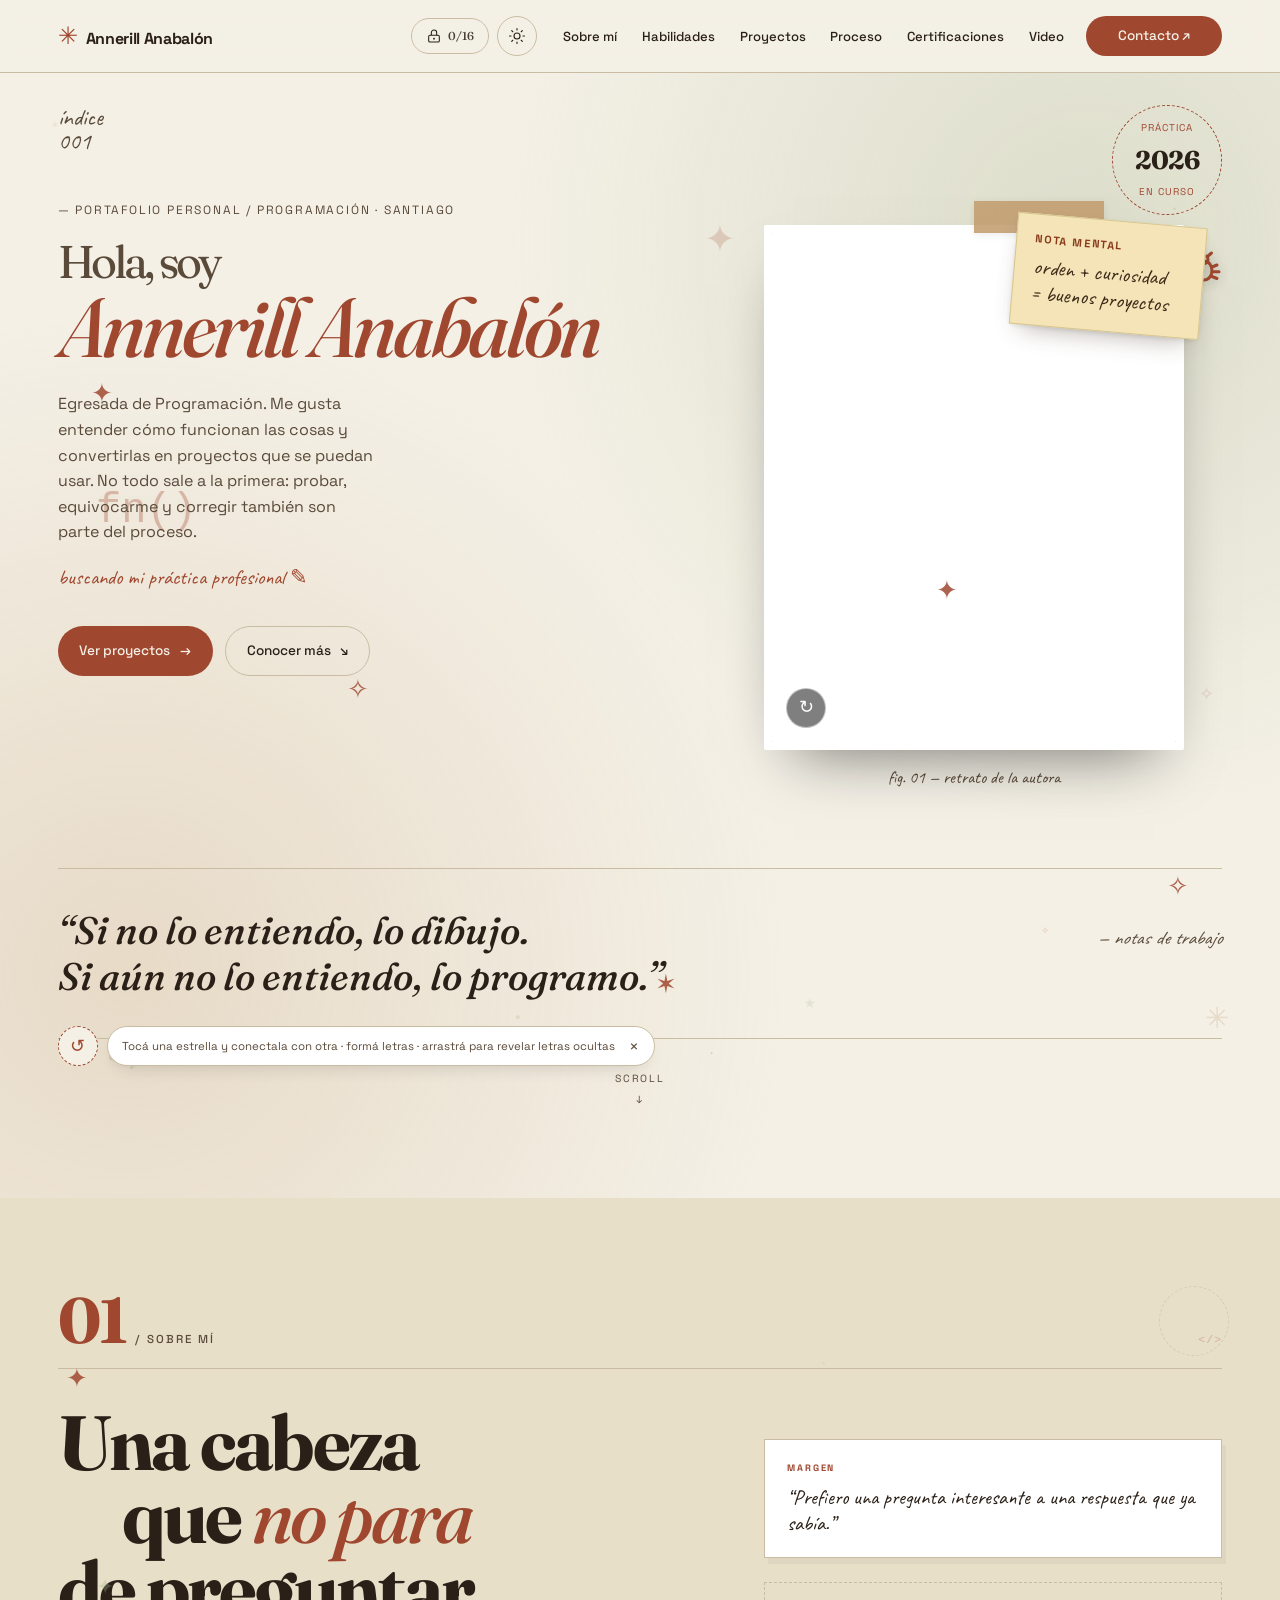
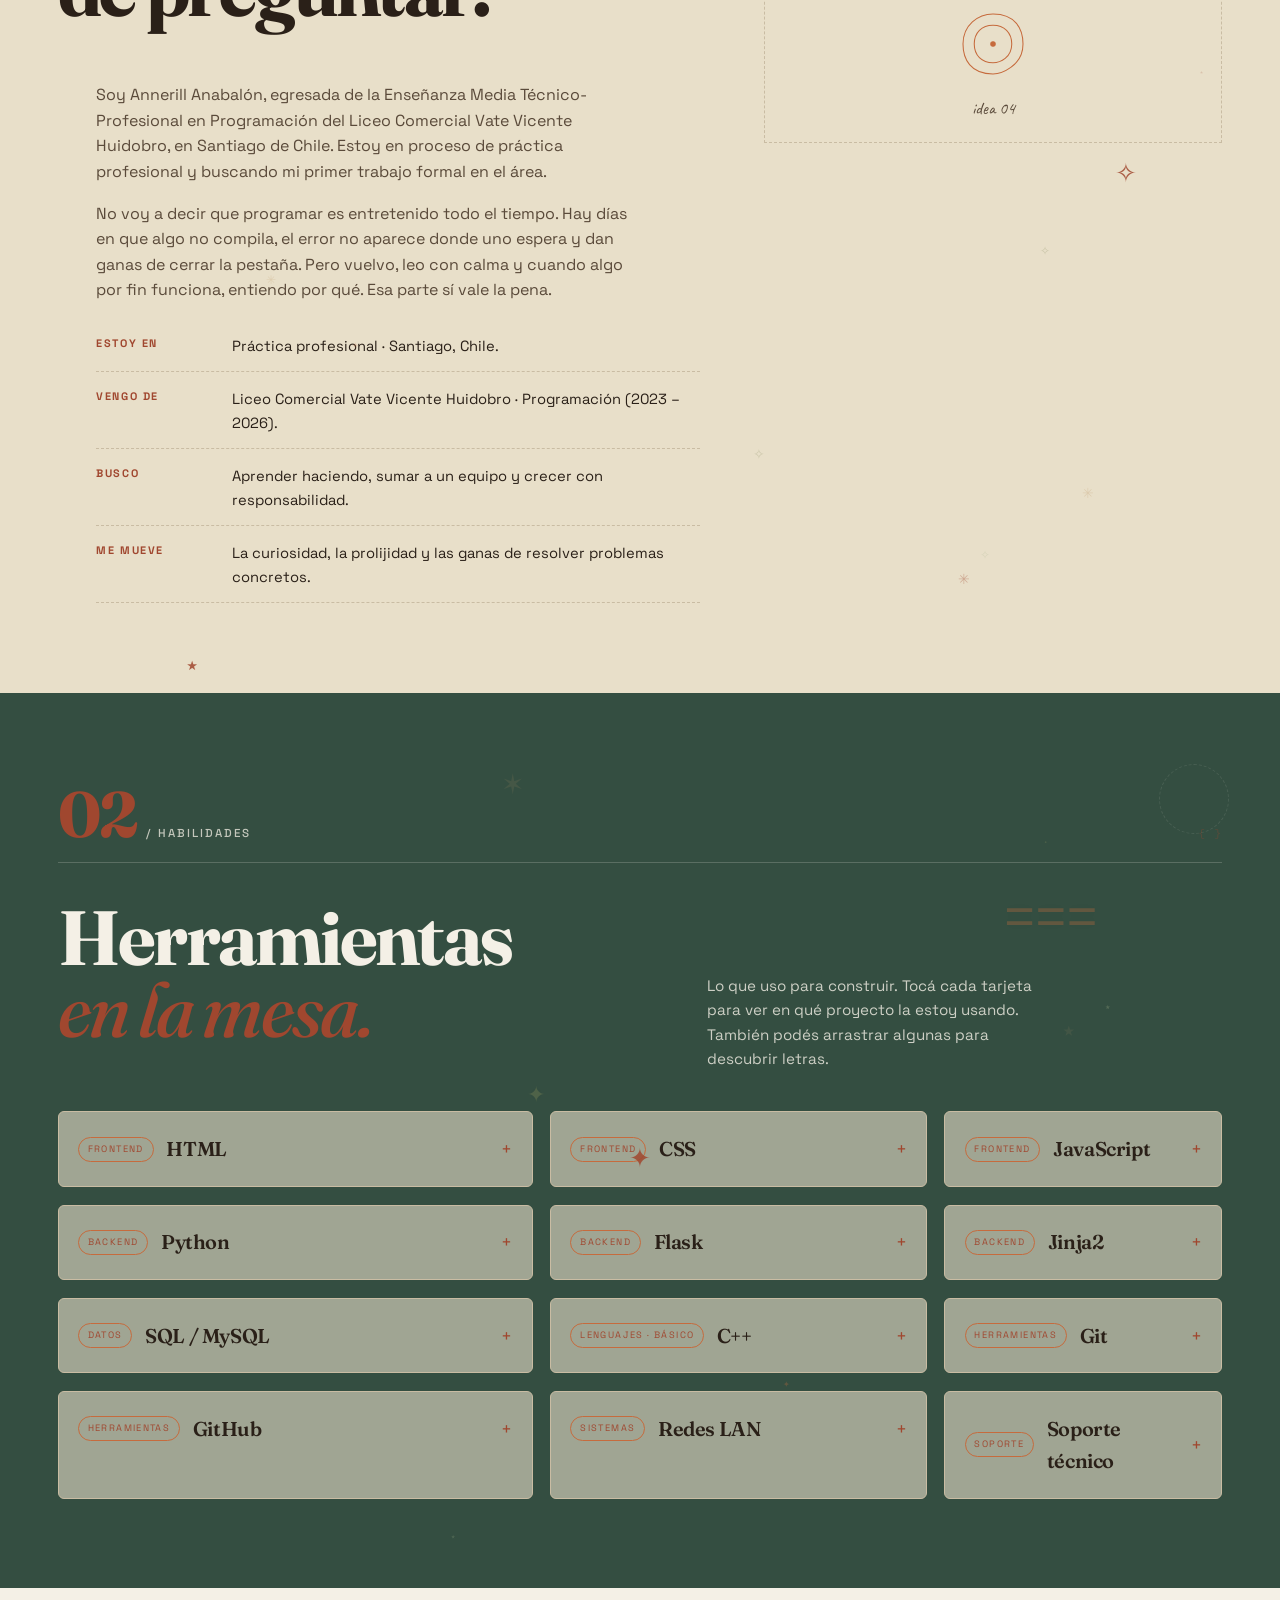
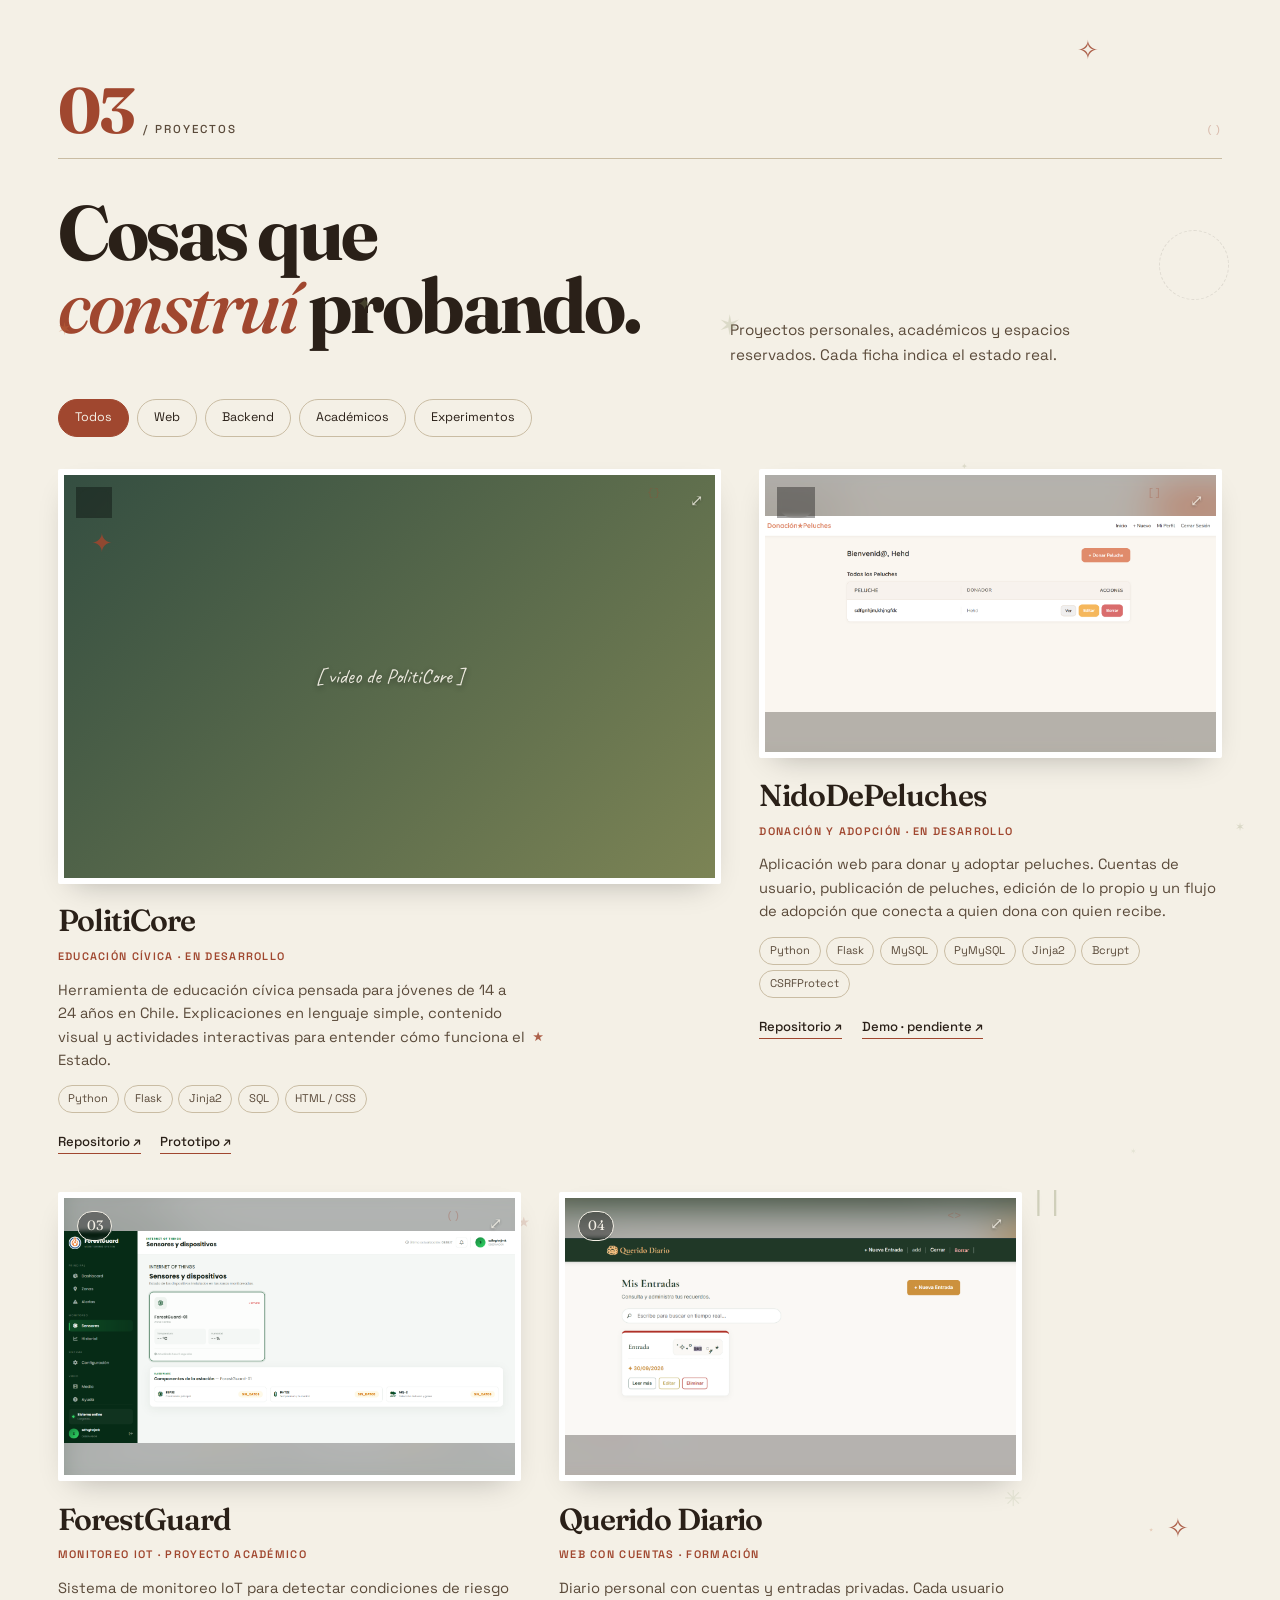
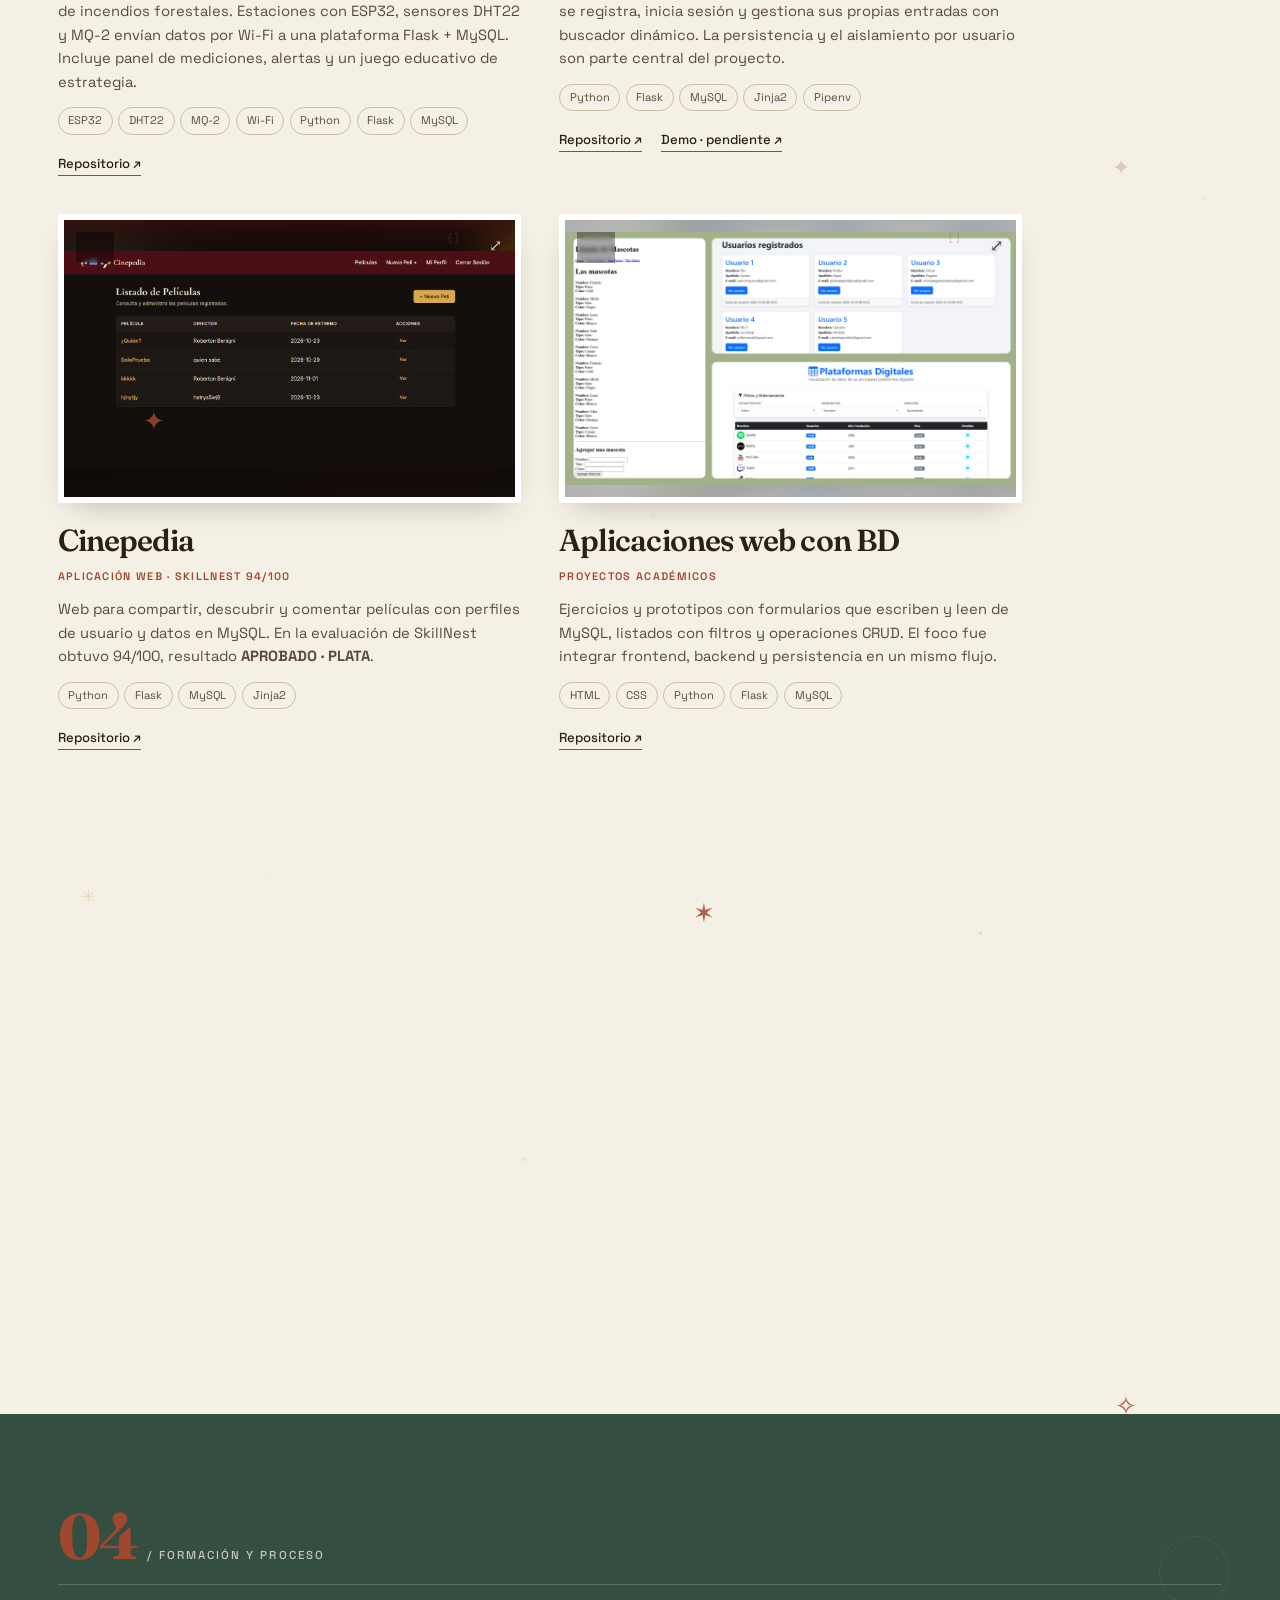
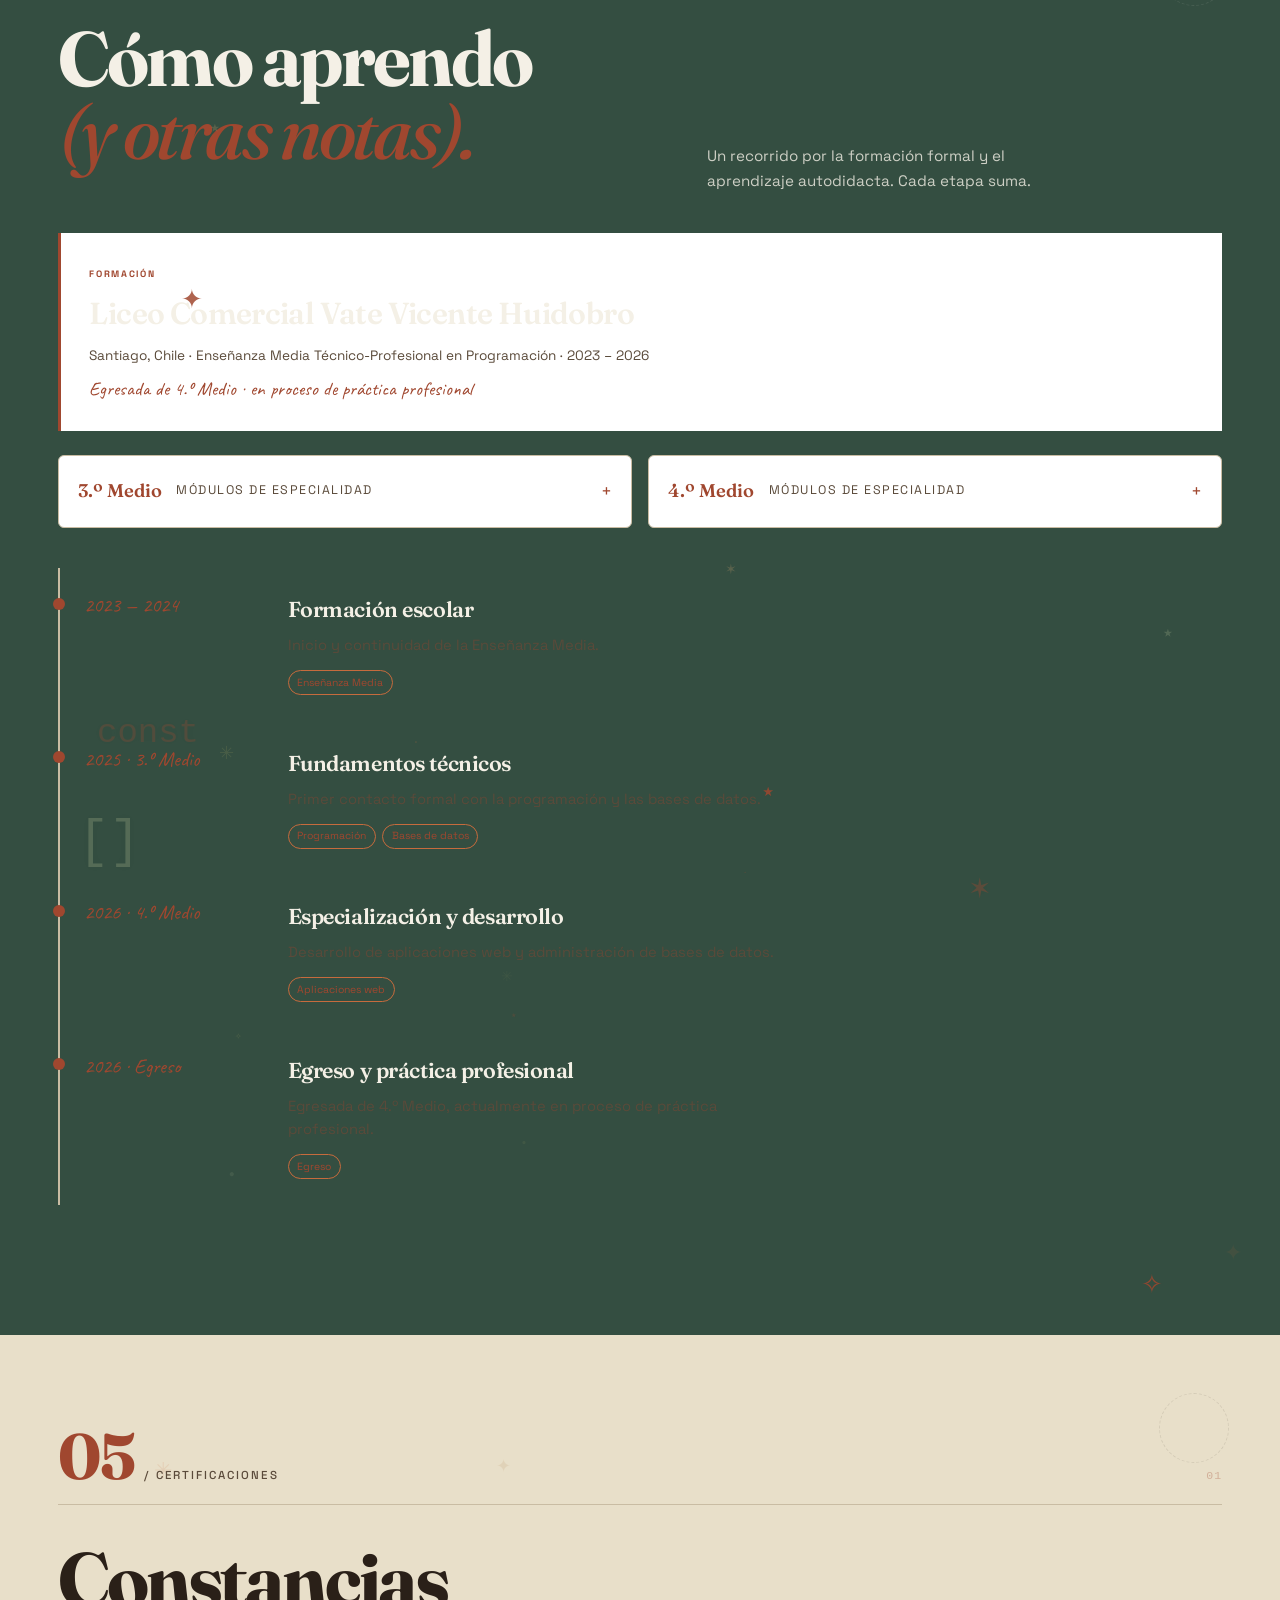
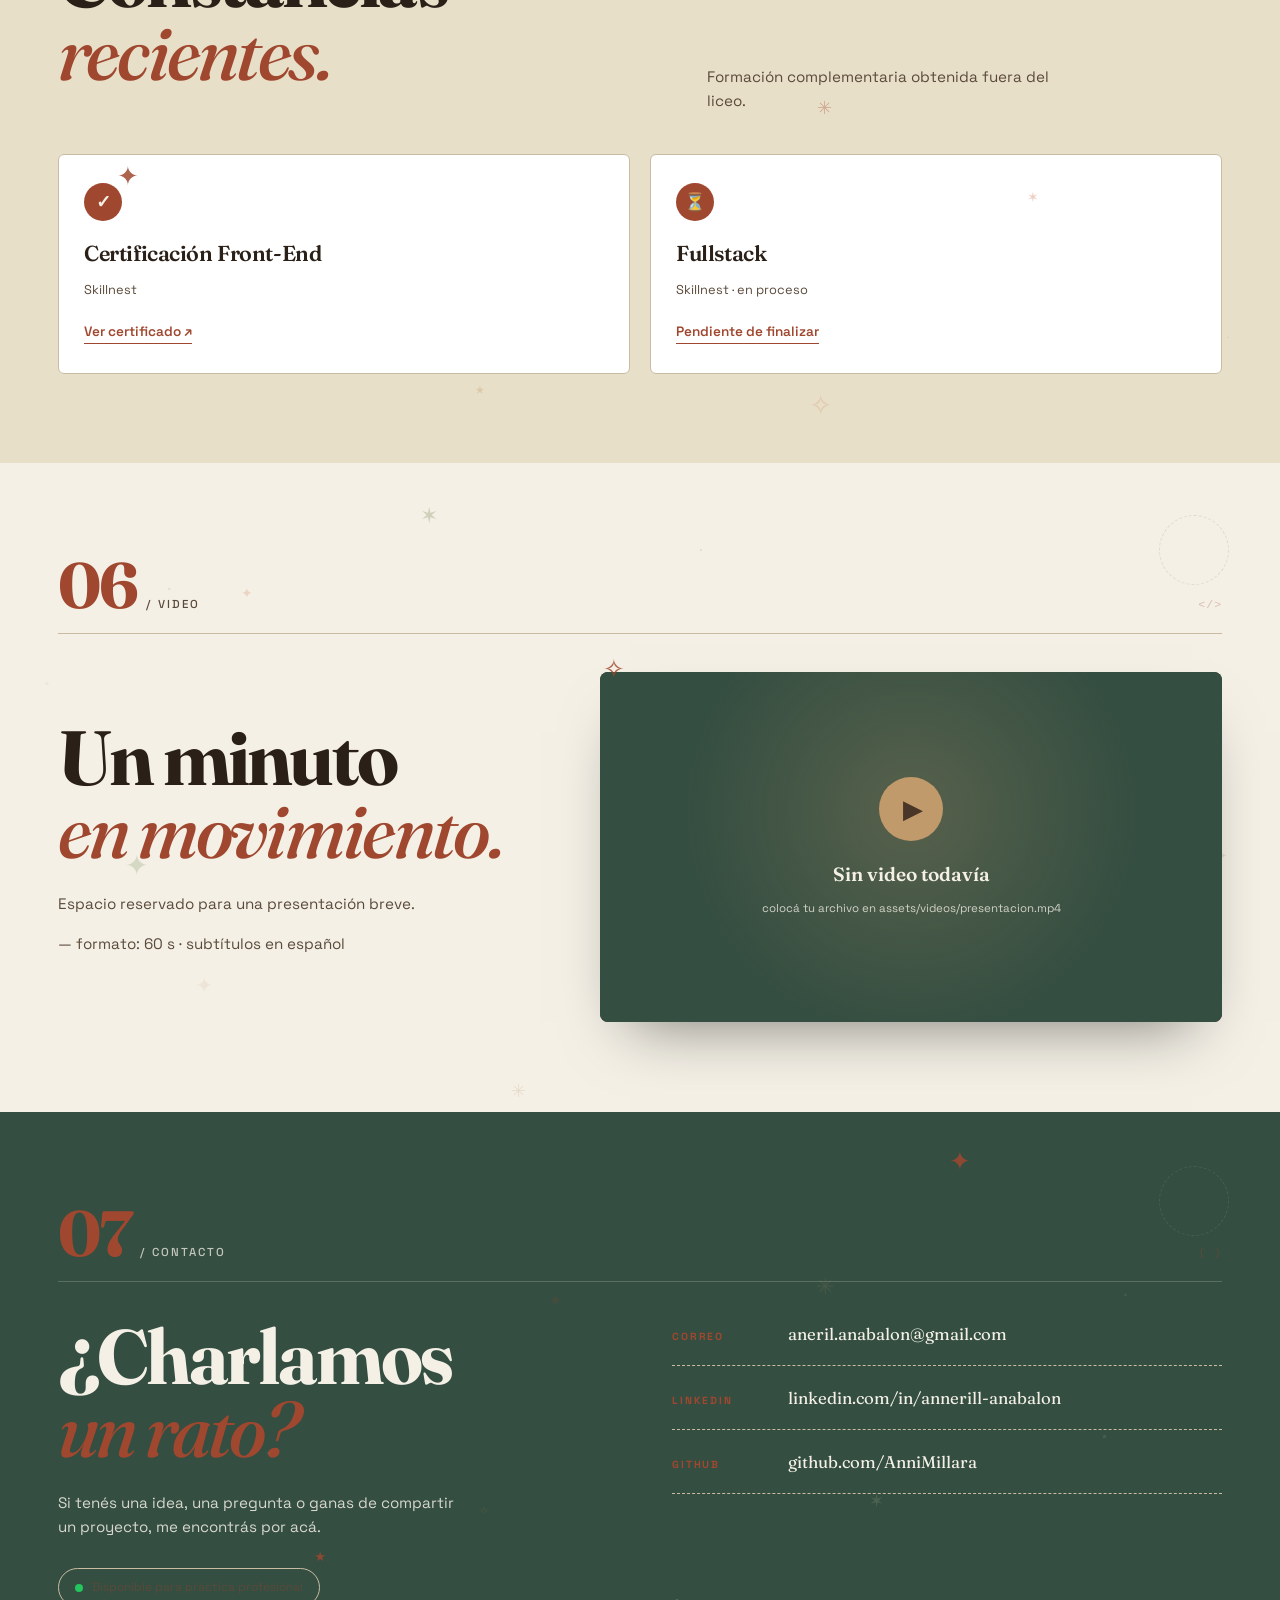
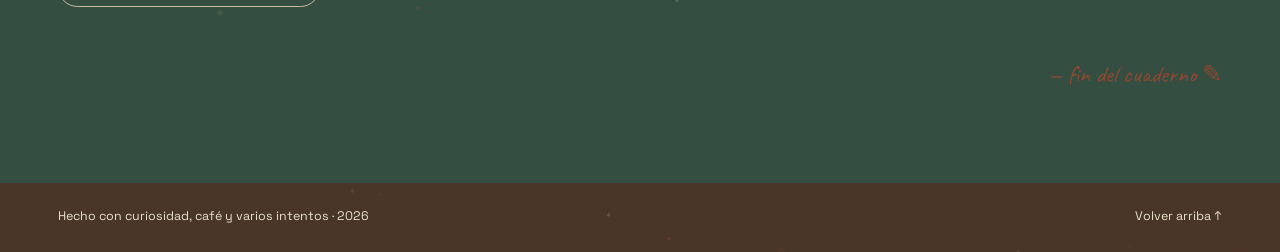
==== commit ea88d713: "bhxbs" ====
--- a/index.html
+++ b/index.html
@@ -6,7 +6,7 @@
     <meta name="viewport" content="width=device-width, initial-scale=1">
     <meta name="theme-color" content="#344E41">
     <meta name="description"
-        content="Portafolio de Annerill Anabalón — egresada de Programación, Santiago de Chile. Práctica profesional en curso. Proyectos: PolitiCore, NidoDePeluches, Querido Diario, Cinepedia.">
+        content="Portafolio de Annerill Anabalón — egresada de Programación, Santiago de Chile. Práctica profesional en curso. Proyectos: PolitiCore, ForestGuard, NidoDePeluches, Querido Diario, Cinepedia.">
     <title>Annerill Anabalón · Cuaderno de desarrollo</title>
     <link rel="preconnect" href="https://fonts.googleapis.com">
     <link rel="preconnect" href="https://fonts.gstatic.com" crossorigin>
@@ -14,8 +14,8 @@
         href="https://fonts.googleapis.com/css2?family=Fraunces:opsz,wght@9..144,400;9..144,500;9..144,700;9..144,900&family=Space+Grotesk:wght@400;500;700&family=Caveat:wght@500;700&display=swap"
         rel="stylesheet">
     <script>document.documentElement.classList.add('js');</script>
-    <link rel="stylesheet" href="css/style.css">
-    <script defer src="js/script.js"></script>
+    <link rel="stylesheet" href="static/css/style.css">
+    <script defer src="static/js/script.js"></script>
 </head>
 
 <body>
@@ -99,13 +99,20 @@
                 aria-label="Abrir menú"><span></span><span></span></button>
         </div>
         <nav class="nav" id="main-nav" aria-label="Principal">
-            <a href="#sobre-mi">Sobre mí</a>
-            <a href="#habilidades">Habilidades</a>
-            <a href="#proyectos">Proyectos</a>
-            <a href="#proceso">Proceso</a>
-            <a href="#certificaciones">Certificaciones</a>
-            <a href="#video">Video</a>
-            <a class="nav-cta" href="#contacto">Contacto ↗</a>
+            <a href="#sobre-mi"><span class="nw"><span class="float-letter float-letter--deco" aria-hidden="true"
+                        style="--fa:-4px;--fd:-2s;--fs:5s;">S</span>obre mí</span></a>
+            <a href="#habilidades"><span class="nw"><span class="float-letter float-letter--deco" aria-hidden="true"
+                        style="--fa:-5px;--fd:-3.5s;--fs:5.5s;">H</span>abilidades</span></a>
+            <a href="#proyectos"><span class="nw"><span class="float-letter float-letter--deco" aria-hidden="true"
+                        style="--fa:-3.5px;--fd:-1s;--fs:4.5s;">P</span>royectos</span></a>
+            <a href="#proceso"><span class="nw"><span class="float-letter float-letter--deco" aria-hidden="true"
+                        style="--fa:-4.5px;--fd:-4s;--fs:6s;">P</span>roceso</span></a>
+            <a href="#certificaciones"><span class="nw">Certificacio<span class="float-letter float-letter--deco"
+                        aria-hidden="true" style="--fa:-4px;--fd:-2.5s;--fs:5.2s;">n</span>es</span></a>
+            <a href="#video"><span class="nw">Vide<span class="float-letter float-letter--deco" aria-hidden="true"
+                        style="--fa:-3.5px;--fd:-1.8s;--fs:4.8s;">o</span></span></a>
+            <a class="nav-cta" href="#contacto"><span class="nw"><span class="float-letter float-letter--deco"
+                        aria-hidden="true" style="--fa:-4px;--fd:-2s;--fs:5s;">C</span>ontacto ↗</span></a>
         </nav>
     </header>
 
@@ -117,23 +124,32 @@
 
             <div class="hero-grid">
                 <div class="hero-copy">
-                    <p class="kicker" data-binary>— portafolio personal / programación · santiago</p>
+                    <p class="kicker" data-binary>— <span class="nw">portafo<span class="float-letter" data-letter="L"
+                                tabindex="0" role="button" aria-label="Letra L interactiva"
+                                style="--fa:-4px;--fd:-3s;--fs:4.8s;">l</span>io</span> personal /
+                        <span class="nw">pro<span class="float-letter" data-letter="G" tabindex="0" role="button"
+                                aria-label="Letra G interactiva"
+                                style="--fa:-4px;--fd:-1.5s;--fs:4.5s;">g</span>ramación</span> · santiago
+                    </p>
                     <h1 id="hero-title" class="hero-title">
-                        <span class="line-1">Hola, soy</span>
-                        <span class="line-2"><em><span class="float-letter" data-letter="A" tabindex="0" role="button"
-                                    aria-label="Letra A interactiva"
-                                    style="--fa:-4px;--fd:-1s;--fs:4.2s;">A</span>nnerill <span class="float-letter"
-                                    data-letter="A" tabindex="0" role="button" aria-label="Letra A interactiva"
-                                    style="--fa:-5px;--fd:-3s;--fs:5s;">A</span>nabalón</em></span>
+                        <span class="line-1"><span class="nw"><span class="float-letter" data-letter="H" tabindex="0"
+                                    role="button" aria-label="Letra H interactiva"
+                                    style="--fa:-4px;--fd:-2s;--fs:4.5s;">H</span>ola</span>, soy</span>
+                        <span class="line-2"><em><span class="nw"><span class="float-letter" data-letter="A"
+                                        tabindex="0" role="button" aria-label="Letra A interactiva"
+                                        style="--fa:-4px;--fd:-1s;--fs:4.2s;">A</span>nnerill</span> <span
+                                    class="nw"><span class="float-letter" data-letter="A" tabindex="0" role="button"
+                                        aria-label="Letra A interactiva"
+                                        style="--fa:-5px;--fd:-3s;--fs:5s;">A</span>nabalón</span></em></span>
                     </h1>
-                    <p class="hero-lead"><span class="float-letter" data-letter="E" tabindex="0" role="button"
-                            aria-label="Letra E interactiva" style="--fa:-3.5px;--fd:-2s;--fs:3.6s;">E</span>gresada de
-                        Programación. Me gusta entender cómo funcionan las cosas y convertirlas en proyectos que se
-                        puedan usar. No todo sale a la primera: probar, equivocarme y corregir también son parte del
-                        proceso.</p>
-                    <p class="hero-hand">buscando mi pr<span class="float-letter" data-letter="A" tabindex="0"
-                            role="button" aria-label="Letra A interactiva"
-                            style="--fa:-4px;--fd:-2.5s;--fs:5s;">á</span>ctica profesional ✎</p>
+                    <p class="hero-lead" data-binary><span class="nw"><span class="float-letter" data-letter="E"
+                                tabindex="0" role="button" aria-label="Letra E interactiva"
+                                style="--fa:-3.5px;--fd:-2s;--fs:3.6s;">E</span>gresada</span> de Programación. Me gusta
+                        entender cómo funcionan las cosas y convertirlas en proyectos que se puedan usar. No todo sale
+                        a la primera: probar, equivocarme y corregir también son parte del proceso.</p>
+                    <p class="hero-hand">buscando mi <span class="nw">pr<span class="float-letter" data-letter="A"
+                                tabindex="0" role="button" aria-label="Letra A interactiva"
+                                style="--fa:-4px;--fd:-2.5s;--fs:5s;">á</span>ctica</span> profesional ✎</p>
                     <div class="hero-actions">
                         <a class="btn btn-primary" href="#proyectos">Ver proyectos <span aria-hidden="true">→</span></a>
                         <a class="btn btn-ghost" href="#sobre-mi">Conocer más <span aria-hidden="true">↘</span></a>
@@ -177,10 +193,11 @@
             </div>
 
             <blockquote class="hero-quote">
-                <p>“Si no lo entiendo, lo dibujo.<br>Si aún <span class="float-letter" data-letter="N" tabindex="0"
-                        role="button" aria-label="Letra N interactiva" style="--fa:-4px;--fd:-1.5s;--fs:4s;">n</span>o
-                    lo entiendo, lo program<span class="float-letter" data-letter="O" tabindex="0" role="button"
-                        aria-label="Letra O interactiva" style="--fa:-5px;--fd:-4s;--fs:4.6s;">o</span>.”</p>
+                <p>“Si no lo entiendo, lo dibujo.<br>Si aún <span class="nw"><span class="float-letter" data-letter="N"
+                            tabindex="0" role="button" aria-label="Letra N interactiva"
+                            style="--fa:-4px;--fd:-1.5s;--fs:4s;">n</span>o</span> lo entiendo, lo <span
+                        class="nw">program<span class="float-letter" data-letter="O" tabindex="0" role="button"
+                            aria-label="Letra O interactiva" style="--fa:-5px;--fd:-4s;--fs:4.6s;">o</span></span>.”</p>
                 <cite>— notas de trabajo</cite>
             </blockquote>
 
@@ -207,26 +224,28 @@
             <div class="about-grid">
                 <div class="about-heading" data-reveal>
                     <h2 id="about-title" class="display">
-                        <span><span class="float-letter" data-letter="U" tabindex="0" role="button"
-                                aria-label="Letra U interactiva" style="--fa:-4px;--fd:-2.5s;--fs:4.4s;">U</span>na
-                            cabeza</span>
-                        <span class="display-offset">que <em>no <span class="float-letter" data-letter="P" tabindex="0"
-                                    role="button" aria-label="Letra P interactiva"
-                                    style="--fa:-5px;--fd:-1s;--fs:5.2s;">p</span>ara</em></span>
+                        <span><span class="nw"><span class="float-letter" data-letter="U" tabindex="0" role="button"
+                                    aria-label="Letra U interactiva"
+                                    style="--fa:-4px;--fd:-2.5s;--fs:4.4s;">U</span>na</span> cabeza</span>
+                        <span class="display-offset">que <em>no <span class="nw"><span class="float-letter"
+                                        data-letter="P" tabindex="0" role="button" aria-label="Letra P interactiva"
+                                        style="--fa:-5px;--fd:-1s;--fs:5.2s;">p</span>ara</span></em></span>
                         <span>de preguntar.</span>
                     </h2>
                 </div>
                 <div class="about-body" data-reveal>
                     <p>Soy Annerill Anabalón, egresada de la Enseñanza Media Técnico-Profesional en Programación del
-                        Liceo Comercial <span class="float-letter" data-letter="V" tabindex="0" role="button"
-                            aria-label="Letra V interactiva" style="--fa:-4px;--fd:-2s;--fs:4.8s;">V</span>ate Vicente
-                        Huidobro, en Santiago de Chile. Estoy en proceso de práctica profesional y buscando mi primer
-                        trabajo formal en el área.</p>
+                        Liceo Comercial <span class="nw"><span class="float-letter" data-letter="V" tabindex="0"
+                                role="button" aria-label="Letra V interactiva"
+                                style="--fa:-4px;--fd:-2s;--fs:4.8s;">V</span>ate</span> Vicente Huidobro, en Santiago
+                        de Chile. Estoy en proceso de práctica profesional y buscando mi primer trabajo formal en el
+                        área.</p>
                     <p>No voy a decir que programar es entretenido todo el tiempo. Hay días en que algo no compila, el
-                        error no aparece donde <span class="float-letter" data-letter="U" tabindex="0" role="button"
-                            aria-label="Letra U interactiva" style="--fa:-4px;--fd:-1.5s;--fs:4.2s;">u</span>no espera
-                        y dan ganas de cerrar la pestaña. Pero vuelvo, leo con calma y cuando algo por fin funciona,
-                        entiendo por qué. Esa parte sí vale la pena.</p>
+                        error no aparece donde <span class="nw"><span class="float-letter" data-letter="U" tabindex="0"
+                                role="button" aria-label="Letra U interactiva"
+                                style="--fa:-4px;--fd:-1.5s;--fs:4.2s;">u</span>no</span> espera y dan ganas de cerrar
+                        la pestaña. Pero vuelvo, leo con calma y cuando algo por fin funciona, entiendo por qué. Esa
+                        parte sí vale la pena.</p>
                     <dl class="about-facts">
                         <div>
                             <dt>Estoy en</dt>
@@ -252,10 +271,10 @@
                             aria-label="Letra B oculta">B</button>
                         <button class="note-card" type="button" aria-expanded="false" data-expandable data-drag-reveal>
                             <span class="note-label">margen</span>
-                            <p>“Prefiero una pregunt<span class="float-letter" data-letter="A" tabindex="0"
-                                    role="button" aria-label="Letra A interactiva"
-                                    style="--fa:-4px;--fd:-1.5s;--fs:4.2s;">a</span>
-                                interesante a una respuesta que ya sabía.”</p>
+                            <p>“Prefiero una <span class="nw">pregunt<span class="float-letter" data-letter="A"
+                                        tabindex="0" role="button" aria-label="Letra A interactiva"
+                                        style="--fa:-4px;--fd:-1.5s;--fs:4.2s;">a</span></span> interesante a una
+                                respuesta que ya sabía.”</p>
                             <span class="note-extra"><span>Otra nota: el mejor código que he escrito nació de algo que
                                     no supe responder al principio.</span></span>
                         </button>
@@ -281,9 +300,10 @@
             <div class="section-marker" data-reveal><span class="marker-num">02</span><span class="marker-label">/
                     habilidades</span></div>
             <div class="skills-head" data-reveal>
-                <h2 id="skills-title" class="display">Herramientas<br><em>en la me<span class="float-letter"
-                            data-letter="S" tabindex="0" role="button" aria-label="Letra S interactiva"
-                            style="--fa:-4px;--fd:-2s;--fs:5s;">s</span>a.</em></h2>
+                <h2 id="skills-title" class="display">Herramientas<br><em>en la <span class="nw">me<span
+                                class="float-letter" data-letter="S" tabindex="0" role="button"
+                                aria-label="Letra S interactiva"
+                                style="--fa:-4px;--fd:-2s;--fs:5s;">s</span>a</span>.</em></h2>
                 <p class="skills-intro">Lo que uso para construir. Tocá cada tarjeta para ver en qué proyecto la estoy
                     usando. También podés arrastrar algunas para descubrir letras.</p>
             </div>
@@ -294,10 +314,10 @@
                         <summary><span class="skill-tag">frontend</span><span class="skill-name">HTML</span><span
                                 class="skill-toggle" aria-hidden="true">+</span></summary>
                         <div class="skill-body">
-                            <p><span class="float-letter" data-letter="E" tabindex="0" role="button"
-                                    aria-label="Letra E interactiva"
-                                    style="--fa:-4px;--fd:-2s;--fs:4.8s;">E</span>structura semántica, accesibilidad
-                                básica y formularios bien armados.</p>
+                            <p><span class="nw"><span class="float-letter" data-letter="E" tabindex="0" role="button"
+                                        aria-label="Letra E interactiva"
+                                        style="--fa:-4px;--fd:-2s;--fs:4.8s;">E</span>structura</span> semántica,
+                                accesibilidad básica y formularios bien armados.</p>
                         </div>
                     </details>
                 </div>
@@ -307,10 +327,10 @@
                         <summary><span class="skill-tag">frontend</span><span class="skill-name">CSS</span><span
                                 class="skill-toggle" aria-hidden="true">+</span></summary>
                         <div class="skill-body">
-                            <p>Grid, flexbox, <span class="float-letter" data-letter="V" tabindex="0" role="button"
-                                    aria-label="Letra V interactiva"
-                                    style="--fa:-4px;--fd:-2s;--fs:4.8s;">v</span>ariables, animaciones sutiles y
-                                diseño responsive.</p>
+                            <p>Grid, flexbox, <span class="nw"><span class="float-letter" data-letter="V" tabindex="0"
+                                        role="button" aria-label="Letra V interactiva"
+                                        style="--fa:-4px;--fd:-2s;--fs:4.8s;">v</span>ariables</span>, animaciones
+                                sutiles y diseño responsive.</p>
                         </div>
                     </details>
                 </div>
@@ -320,9 +340,10 @@
                         <summary><span class="skill-tag">frontend</span><span class="skill-name">JavaScript</span><span
                                 class="skill-toggle" aria-hidden="true">+</span></summary>
                         <div class="skill-body">
-                            <p>D<span class="float-letter" data-letter="O" tabindex="0" role="button"
-                                    aria-label="Letra O interactiva" style="--fa:-4px;--fd:-2s;--fs:4.8s;">O</span>M,
-                                eventos, filtros y lógica de interfaz.</p>
+                            <p><span class="nw">D<span class="float-letter" data-letter="O" tabindex="0" role="button"
+                                        aria-label="Letra O interactiva"
+                                        style="--fa:-4px;--fd:-2s;--fs:4.8s;">O</span>M</span>, eventos, filtros y
+                                lógica de interfaz.</p>
                         </div>
                     </details>
                 </div>
@@ -332,9 +353,10 @@
                         <summary><span class="skill-tag">backend</span><span class="skill-name">Python</span><span
                                 class="skill-toggle" aria-hidden="true">+</span></summary>
                         <div class="skill-body">
-                            <p>Lógica, funciones, <span class="float-letter" data-letter="M" tabindex="0" role="button"
-                                    aria-label="Letra M interactiva"
-                                    style="--fa:-4px;--fd:-2s;--fs:4.8s;">m</span>ódulos y estructura de proyectos.</p>
+                            <p>Lógica, funciones, <span class="nw"><span class="float-letter" data-letter="M"
+                                        tabindex="0" role="button" aria-label="Letra M interactiva"
+                                        style="--fa:-4px;--fd:-2s;--fs:4.8s;">m</span>ódulos</span> y estructura de
+                                proyectos.</p>
                         </div>
                     </details>
                 </div>
@@ -344,9 +366,10 @@
                         <summary><span class="skill-tag">backend</span><span class="skill-name">Flask</span><span
                                 class="skill-toggle" aria-hidden="true">+</span></summary>
                         <div class="skill-body">
-                            <p><span class="float-letter" data-letter="R" tabindex="0" role="button"
-                                    aria-label="Letra R interactiva" style="--fa:-4px;--fd:-2s;--fs:4.8s;">R</span>utas,
-                                templates, formularios y proyectos web con lógica de servidor.</p>
+                            <p><span class="nw"><span class="float-letter" data-letter="R" tabindex="0" role="button"
+                                        aria-label="Letra R interactiva"
+                                        style="--fa:-4px;--fd:-2s;--fs:4.8s;">R</span>utas</span>, templates,
+                                formularios y proyectos web con lógica de servidor.</p>
                         </div>
                     </details>
                 </div>
@@ -354,18 +377,20 @@
                     <summary><span class="skill-tag">backend</span><span class="skill-name">Jinja2</span><span
                             class="skill-toggle" aria-hidden="true">+</span></summary>
                     <div class="skill-body">
-                        <p><span class="float-letter" data-letter="T" tabindex="0" role="button"
-                                aria-label="Letra T interactiva" style="--fa:-4px;--fd:-2s;--fs:4.8s;">T</span>emplates
-                            con lógica, herencia de plantillas y datos dinámicos.</p>
+                        <p><span class="nw"><span class="float-letter" data-letter="T" tabindex="0" role="button"
+                                    aria-label="Letra T interactiva"
+                                    style="--fa:-4px;--fd:-2s;--fs:4.8s;">T</span>emplates</span> con lógica, herencia
+                            de plantillas y datos dinámicos.</p>
                     </div>
                 </details>
                 <details class="skill-card" data-reveal>
                     <summary><span class="skill-tag">datos</span><span class="skill-name">SQL / MySQL</span><span
                             class="skill-toggle" aria-hidden="true">+</span></summary>
                     <div class="skill-body">
-                        <p>Consultas, <span class="float-letter" data-letter="D" tabindex="0" role="button"
-                                aria-label="Letra D interactiva" style="--fa:-4px;--fd:-2s;--fs:4.8s;">d</span>iseño de
-                            bases relacionales, administración y mantenimiento de datos.</p>
+                        <p>Consultas, <span class="nw"><span class="float-letter" data-letter="D" tabindex="0"
+                                    role="button" aria-label="Letra D interactiva"
+                                    style="--fa:-4px;--fd:-2s;--fs:4.8s;">d</span>iseño</span> de bases relacionales,
+                            administración y mantenimiento de datos.</p>
                     </div>
                 </details>
                 <details class="skill-card" data-reveal>
@@ -380,37 +405,39 @@
                     <summary><span class="skill-tag">herramientas</span><span class="skill-name">Git</span><span
                             class="skill-toggle" aria-hidden="true">+</span></summary>
                     <div class="skill-body">
-                        <p>Con<span class="float-letter" data-letter="T" tabindex="0" role="button"
-                                aria-label="Letra T interactiva" style="--fa:-4px;--fd:-2s;--fs:4.8s;">t</span>rol de
-                            versiones, commits claros y ramas para probar ideas.</p>
+                        <p><span class="nw">Con<span class="float-letter" data-letter="T" tabindex="0" role="button"
+                                    aria-label="Letra T interactiva"
+                                    style="--fa:-4px;--fd:-2s;--fs:4.8s;">t</span>rol</span> de versiones, commits
+                            claros y ramas para probar ideas.</p>
                     </div>
                 </details>
                 <details class="skill-card" data-reveal>
                     <summary><span class="skill-tag">herramientas</span><span class="skill-name">GitHub</span><span
                             class="skill-toggle" aria-hidden="true">+</span></summary>
                     <div class="skill-body">
-                        <p><span class="float-letter" data-letter="R" tabindex="0" role="button"
-                                aria-label="Letra R interactiva"
-                                style="--fa:-4px;--fd:-2s;--fs:4.8s;">R</span>epositorios, issues y publicación con
-                            GitHub Pages.</p>
+                        <p><span class="nw"><span class="float-letter" data-letter="R" tabindex="0" role="button"
+                                    aria-label="Letra R interactiva"
+                                    style="--fa:-4px;--fd:-2s;--fs:4.8s;">R</span>epositorios</span>, issues y
+                            publicación con GitHub Pages.</p>
                     </div>
                 </details>
                 <details class="skill-card" data-reveal>
                     <summary><span class="skill-tag">sistemas</span><span class="skill-name">Redes LAN</span><span
                             class="skill-toggle" aria-hidden="true">+</span></summary>
                     <div class="skill-body">
-                        <p>Insta<span class="float-letter" data-letter="L" tabindex="0" role="button"
-                                aria-label="Letra L interactiva" style="--fa:-4px;--fd:-2s;--fs:4.8s;">l</span>ación y
-                            configuración de sistemas operativos e integración de equipos en red.</p>
+                        <p><span class="nw">Insta<span class="float-letter" data-letter="L" tabindex="0" role="button"
+                                    aria-label="Letra L interactiva"
+                                    style="--fa:-4px;--fd:-2s;--fs:4.8s;">l</span>ación</span> y configuración de
+                            sistemas operativos e integración de equipos en red.</p>
                     </div>
                 </details>
                 <details class="skill-card" data-reveal>
                     <summary><span class="skill-tag">soporte</span><span class="skill-name">Soporte técnico</span><span
                             class="skill-toggle" aria-hidden="true">+</span></summary>
                     <div class="skill-body">
-                        <p>Diagnóstico de problemas, mantenimiento y ate<span class="float-letter" data-letter="N"
-                                tabindex="0" role="button" aria-label="Letra N interactiva"
-                                style="--fa:-4px;--fd:-2s;--fs:4.8s;">n</span>ción a usuarios.</p>
+                        <p>Diagnóstico de problemas, mantenimiento y <span class="nw">ate<span class="float-letter"
+                                    data-letter="N" tabindex="0" role="button" aria-label="Letra N interactiva"
+                                    style="--fa:-4px;--fd:-2s;--fs:4.8s;">n</span>ción</span> a usuarios.</p>
                     </div>
                 </details>
             </div>
@@ -420,9 +447,10 @@
             <div class="section-marker" data-reveal><span class="marker-num">03</span><span class="marker-label">/
                     proyectos</span></div>
             <div class="projects-head" data-reveal>
-                <h2 id="projects-title" class="display"><span class="float-letter" data-letter="C" tabindex="0"
-                        role="button" aria-label="Letra C interactiva"
-                        style="--fa:-4px;--fd:-2s;--fs:4.8s;">C</span>osas que<br><em>construí</em> probando.</h2>
+                <h2 id="projects-title" class="display"><span class="nw"><span class="float-letter" data-letter="C"
+                            tabindex="0" role="button" aria-label="Letra C interactiva"
+                            style="--fa:-4px;--fd:-2s;--fs:4.8s;">C</span>osas</span> que<br><em>construí</em>
+                    probando.</h2>
                 <p class="projects-intro">Proyectos personales, académicos y espacios reservados. Cada ficha indica el
                     estado real.</p>
             </div>
@@ -444,9 +472,12 @@
                             aria-label="Letra S oculta">S</button>
                         <button class="project-media" data-drag-reveal type="button"
                             aria-label="Ver detalle de PolitiCore">
+                            <video class="project-bg project-bg--video" src="assets/videos/politicore.mp4" autoplay
+                                muted loop playsinline preload="metadata" aria-hidden="true" tabindex="-1"></video>
                             <span class="project-num">01</span><span class="project-expand" aria-hidden="true">⤢</span>
-                            <img class="project-img" src="static/img/politicore.png" alt="">
-                            <span class="project-image-note">[ captura de PolitiCore ]</span>
+                            <video class="project-img project-video" src="assets/videos/politicore.mp4" autoplay muted
+                                loop playsinline preload="metadata" aria-label="Video de PolitiCore"></video>
+                            <span class="project-image-note">[ video de PolitiCore ]</span>
                             <span class="wet-layer" aria-hidden="true"></span>
                         </button>
                     </div>
@@ -454,14 +485,17 @@
                         <h3>PolitiCore</h3>
                         <p class="project-type">educación cívica · en desarrollo</p>
                     </header>
-                    <p class="project-desc">Plataforma de educación cívica para jóvenes de 14 a 24 años en Chile.
-                        Explicaciones en lenguaje simple, contenido visual y actividades interactivas para entender
-                        cómo funciona el Estado. El prototipo actual sienta la base; varias secciones siguen en
-                        desarrollo.</p>
+                    <p class="project-desc"><span class="nw">Herramien<span class="float-letter" data-letter="T"
+                                tabindex="0" role="button" aria-label="Letra T interactiva"
+                                style="--fa:-4px;--fd:-2s;--fs:4.6s;">t</span>a</span> de educación cívica pensada para
+                        jóvenes de 14 a 24 años en Chile. Explicaciones en lenguaje simple, contenido visual y
+                        actividades interactivas para entender cómo funciona el Estado.</p>
                     <ul class="project-tech">
                         <li>Python</li>
                         <li>Flask</li>
-                        <li>Jinja2</li>
+                        <li><span class="nw"><span class="float-letter" data-letter="J" tabindex="0" role="button"
+                                    aria-label="Letra J interactiva"
+                                    style="--fa:-4px;--fd:-2s;--fs:4.6s;">J</span>inja2</span></li>
                         <li>SQL</li>
                         <li>HTML / CSS</li>
                     </ul>
@@ -481,8 +515,9 @@
                             aria-label="Letra N oculta">N</button>
                         <button class="project-media" data-drag-reveal type="button"
                             aria-label="Ver detalle de NidoDePeluches">
+                            <span class="project-bg" aria-hidden="true"></span>
                             <span class="project-num">02</span><span class="project-expand" aria-hidden="true">⤢</span>
-                            <img class="project-img" src="static/img/nido_de_peluches.png" alt="">
+                            <img class="project-img" src="static/img/donacion_peluches.png" alt="">
                             <span class="project-image-note">[ captura de NidoDePeluches ]</span>
                             <span class="wet-layer" aria-hidden="true"></span>
                         </button>
@@ -509,6 +544,43 @@
                     </div>
                 </article>
 
+                <article class="project-card" data-category="web backend academico" data-size="medium"
+                    data-project-id="forestguard" data-reveal
+                    data-modal-desc="ForestGuard AI es un proyecto de monitoreo IoT que busca detectar tempranamente condiciones ambientales asociadas al riesgo de incendios forestales. Utiliza estaciones basadas en ESP32, sensores de temperatura y humedad DHT22 y sensores MQ-2 para humo o gases combustibles. El microcontrolador procesa las lecturas, indica el estado mediante LED y envía información por Wi-Fi a una plataforma web desarrollada con Flask y MySQL. La plataforma muestra mediciones, estados, alertas y ubicaciones de las estaciones. También contempla un juego educativo de estrategia."
+                    data-modal-features="Estaciones IoT con ESP32|Sensores DHT22 (temperatura y humedad)|Sensor MQ-2 (humo y gases combustibles)|Indicador LED de estado|Comunicación Wi-Fi|Plataforma Flask + MySQL|Mediciones, estados, alertas y ubicaciones|Juego educativo de estrategia">
+                    <div class="drag-wrap">
+                        <button class="letter letter--hidden" data-letter="Y" inert
+                            aria-label="Letra Y oculta">Y</button>
+                        <button class="project-media" data-drag-reveal type="button"
+                            aria-label="Ver detalle de ForestGuard">
+                            <span class="project-bg" aria-hidden="true"></span>
+                            <span class="project-num">03</span><span class="project-expand" aria-hidden="true">⤢</span>
+                            <img class="project-img" src="static/img/forestguard.png" alt="">
+                            <span class="project-image-note">[ captura de ForestGuard ]</span>
+                            <span class="wet-layer" aria-hidden="true"></span>
+                        </button>
+                    </div>
+                    <header class="project-head">
+                        <h3>ForestGuard</h3>
+                        <p class="project-type">monitoreo IoT · proyecto académico</p>
+                    </header>
+                    <p class="project-desc">Sistema de monitoreo IoT para detectar condiciones de riesgo de incendios
+                        forestales. Estaciones con ESP32, sensores DHT22 y MQ-2 envían datos por Wi-Fi a una plataforma
+                        Flask + MySQL. Incluye panel de mediciones, alertas y un juego educativo de estrategia.</p>
+                    <ul class="project-tech">
+                        <li>ESP32</li>
+                        <li>DHT22</li>
+                        <li>MQ-2</li>
+                        <li>Wi-Fi</li>
+                        <li>Python</li>
+                        <li>Flask</li>
+                        <li>MySQL</li>
+                    </ul>
+                    <div class="project-links">
+                        <a href="https://github.com/AnniMillara" target="_blank" rel="noopener">Repositorio ↗</a>
+                    </div>
+                </article>
+
                 <article class="project-card" data-category="web backend" data-size="medium"
                     data-project-id="querido-diario" data-reveal
                     data-modal-desc="Querido Diario es una aplicación web de diario personal con cuentas de usuario y entradas privadas. Cada persona se registra, inicia sesión y gestiona sus propias entradas: crear, ver, editar y eliminar. Incluye un buscador dinámico que filtra mientras el usuario escribe y asegura que cada cuenta acceda únicamente a sus propios datos. Forma parte del recorrido de la certificación Full Stack (en curso)."
@@ -518,7 +590,8 @@
                             aria-label="Letra Q oculta">Q</button>
                         <button class="project-media media-terracotta" data-drag-reveal type="button"
                             aria-label="Ver detalle de Querido Diario">
-                            <span class="project-num">03</span><span class="project-expand" aria-hidden="true">⤢</span>
+                            <span class="project-bg" aria-hidden="true"></span>
+                            <span class="project-num">04</span><span class="project-expand" aria-hidden="true">⤢</span>
                             <img class="project-img" src="static/img/querido_diario.png" alt="">
                             <span class="project-image-note">[ captura de Querido Diario ]</span>
                             <span class="wet-layer" aria-hidden="true"></span>
@@ -526,7 +599,9 @@
                     </div>
                     <header class="project-head">
                         <h3>Querido Diario</h3>
-                        <p class="project-type">web con cuentas · formación</p>
+                        <p class="project-type"><span class="nw"><span class="float-letter" data-letter="W" tabindex="0"
+                                    role="button" aria-label="Letra W interactiva"
+                                    style="--fa:-4px;--fd:-2s;--fs:4.4s;">w</span>eb</span> con cuentas · formación</p>
                     </header>
                     <p class="project-desc">Diario personal con cuentas y entradas privadas. Cada usuario se registra,
                         inicia sesión y gestiona sus propias entradas con buscador dinámico. La persistencia y el
@@ -553,7 +628,8 @@
                             aria-label="Letra C oculta">C</button>
                         <button class="project-media media-moss" data-drag-reveal type="button"
                             aria-label="Ver detalle de Cinepedia">
-                            <span class="project-num">04</span><span class="project-expand" aria-hidden="true">⤢</span>
+                            <span class="project-bg" aria-hidden="true"></span>
+                            <span class="project-num">05</span><span class="project-expand" aria-hidden="true">⤢</span>
                             <img class="project-img" src="static/img/cinepedia.png" alt="">
                             <span class="project-image-note">[ captura de Cinepedia ]</span>
                             <span class="wet-layer" aria-hidden="true"></span>
@@ -587,7 +663,8 @@
                             aria-label="Letra T oculta">T</button>
                         <button class="project-media media-caramel" data-drag-reveal type="button"
                             aria-label="Ver detalle de Aplicaciones web con BD">
-                            <span class="project-num">05</span><span class="project-expand" aria-hidden="true">⤢</span>
+                            <span class="project-bg" aria-hidden="true"></span>
+                            <span class="project-num">06</span><span class="project-expand" aria-hidden="true">⤢</span>
                             <img class="project-img" src="static/img/aplicaciones_bd.png" alt="">
                             <span class="project-image-note">[ apps con bases de datos ]</span>
                             <span class="wet-layer" aria-hidden="true"></span>
@@ -618,7 +695,8 @@
                     data-modal-features="Ensamblado de equipos|Mantenimiento preventivo|Instalación de sistemas operativos|Configuración de redes LAN|Diagnóstico y registro de fallas">
                     <button class="project-media media-olive" type="button"
                         aria-label="Ver detalle de Laboratorio y soporte">
-                        <span class="project-num">06</span><span class="project-expand" aria-hidden="true">⤢</span>
+                        <span class="project-bg" aria-hidden="true"></span>
+                        <span class="project-num">07</span><span class="project-expand" aria-hidden="true">⤢</span>
                         <img class="project-img" src="static/img/laboratorio_soporte.png" alt="">
                         <span class="project-image-note">[ laboratorio informático ]</span>
                         <span class="wet-layer" aria-hidden="true"></span>
@@ -646,7 +724,7 @@
                     data-modal-desc="Espacio reservado para el siguiente proyecto. Se completará cuando el trabajo esté en marcha, no antes."
                     data-modal-features="">
                     <button class="project-media" type="button" aria-label="Ver detalle del próximo experimento">
-                        <span class="project-num">07</span><span class="project-expand" aria-hidden="true">⤢</span>
+                        <span class="project-num">08</span><span class="project-expand" aria-hidden="true">⤢</span>
                         <span class="project-image-note">[ espacio reservado · pendiente ]</span>
                         <span class="wet-layer" aria-hidden="true"></span>
                     </button>
@@ -670,18 +748,20 @@
             <div class="section-marker" data-reveal><span class="marker-num">04</span><span class="marker-label">/
                     formación y proceso</span></div>
             <div class="process-head" data-reveal>
-                <h2 id="process-title" class="display">Cómo <span class="float-letter" data-letter="A" tabindex="0"
-                        role="button" aria-label="Letra A interactiva"
-                        style="--fa:-4px;--fd:-2s;--fs:4.8s;">a</span>prendo<br><em>(y otras notas).</em></h2>
+                <h2 id="process-title" class="display">Cómo <span class="nw"><span class="float-letter" data-letter="A"
+                            tabindex="0" role="button" aria-label="Letra A interactiva"
+                            style="--fa:-4px;--fd:-2s;--fs:4.8s;">a</span>prendo</span><br><em>(y otras notas).</em>
+                </h2>
                 <p class="process-intro">Un recorrido por la formación formal y el aprendizaje autodidacta. Cada etapa
                     suma.</p>
             </div>
             <div class="formation-feature" data-reveal>
                 <div class="formation-badge">formación</div>
                 <h3>Liceo Comercial Vate Vicente Huidobro</h3>
-                <p class="formation-meta">Santiago, Chile · Enseñanza Media Técnico-Profesional en Pro<span
-                        class="float-letter" data-letter="G" tabindex="0" role="button" aria-label="Letra G interactiva"
-                        style="--fa:-4px;--fd:-2s;--fs:4.6s;">g</span>ramación · 2023 – 2026</p>
+                <p class="formation-meta">Santiago, Chile · Enseñanza Media Técnico-Profesional en <span
+                        class="nw">Pro<span class="float-letter" data-letter="G" tabindex="0" role="button"
+                            aria-label="Letra G interactiva"
+                            style="--fa:-4px;--fd:-2s;--fs:4.6s;">g</span>ramación</span> · 2023 – 2026</p>
                 <p class="formation-status">Egresada de 4.º Medio · en proceso de práctica profesional</p>
             </div>
             <div class="modules-grid" data-reveal>
@@ -711,12 +791,12 @@
                 <li class="timeline-item" data-reveal>
                     <span class="timeline-date">2023 — 2024</span>
                     <div class="timeline-body">
-                        <h3><span class="float-letter" data-letter="F" tabindex="0" role="button"
-                                aria-label="Letra F interactiva" style="--fa:-4px;--fd:-2s;--fs:4.6s;">F</span>ormación
-                            escolar</h3>
-                        <p>Inicio y continuidad de la Enseñanza Me<span class="float-letter" data-letter="D"
-                                tabindex="0" role="button" aria-label="Letra D interactiva"
-                                style="--fa:-4px;--fd:-3s;--fs:4.6s;">d</span>ia.</p>
+                        <h3><span class="nw"><span class="float-letter" data-letter="F" tabindex="0" role="button"
+                                    aria-label="Letra F interactiva"
+                                    style="--fa:-4px;--fd:-2s;--fs:4.6s;">F</span>ormación</span> escolar</h3>
+                        <p>Inicio y continuidad de la Enseñanza <span class="nw">Me<span class="float-letter"
+                                    data-letter="D" tabindex="0" role="button" aria-label="Letra D interactiva"
+                                    style="--fa:-4px;--fd:-3s;--fs:4.6s;">d</span>ia</span>.</p>
                         <div class="timeline-tags"><span>Enseñanza Media</span></div>
                     </div>
                 </li>
@@ -751,10 +831,12 @@
             <div class="section-marker" data-reveal><span class="marker-num">05</span><span class="marker-label">/
                     certificaciones</span></div>
             <div class="certs-head" data-reveal>
-                <h2 id="certs-title" class="display"><span class="float-letter" data-letter="C" tabindex="0"
-                        role="button" aria-label="Letra C interactiva"
-                        style="--fa:-4px;--fd:-2s;--fs:4.8s;">C</span>onstancias<br><em>recientes.</em></h2>
-                <p class="certs-intro">Formación complementaria obtenida fuera del liceo.</p>
+                <h2 id="certs-title" class="display"><span class="nw"><span class="float-letter" data-letter="C"
+                            tabindex="0" role="button" aria-label="Letra C interactiva"
+                            style="--fa:-4px;--fd:-2s;--fs:4.8s;">C</span>onstancias</span><br><em>recientes.</em></h2>
+                <p class="certs-intro">Formación compl<span class="float-letter" data-letter="E" tabindex="0"
+                        role="button" aria-label="Letra E interactiva"
+                        style="--fa:-4px;--fd:-1.5s;--fs:4.4s;">e</span>mentaria obtenida fuera del liceo.</p>
             </div>
             <div class="certs-grid">
                 <div class="drag-wrap">
@@ -764,13 +846,17 @@
                         target="_blank" rel="noopener" data-reveal>
                         <span class="cert-badge" aria-hidden="true">✓</span>
                         <h3>Certificación Front-End</h3>
-                        <p class="cert-issuer">Skillnest</p>
+                        <p class="cert-issuer"><span class="nw">S<span class="float-letter" data-letter="K" tabindex="0"
+                                    role="button" aria-label="Letra K interactiva"
+                                    style="--fa:-4px;--fd:-2s;--fs:4.4s;">k</span>illnest</span></p>
                         <span class="cert-link">Ver certificado ↗</span>
                     </a>
                 </div>
                 <div class="cert-card cert-pending" data-reveal>
                     <span class="cert-badge" aria-hidden="true">⏳</span>
-                    <h3>Certificación Fullstack</h3>
+                    <h3><span class="nw">Fullst<span class="float-letter" data-letter="A" tabindex="0" role="button"
+                                aria-label="Letra A interactiva" style="--fa:-4px;--fd:-3s;--fs:4.4s;">a</span>ck</span>
+                    </h3>
                     <p class="cert-issuer">Skillnest · en proceso</p>
                     <span class="cert-link cert-pending-label">Pendiente de finalizar</span>
                 </div>
@@ -782,16 +868,19 @@
                     video</span></div>
             <div class="video-grid">
                 <div class="video-copy" data-reveal>
-                    <h2 id="video-title" class="display">Un <span class="float-letter" data-letter="M" tabindex="0"
-                            role="button" aria-label="Letra M interactiva"
-                            style="--fa:-4px;--fd:-2s;--fs:4.6s;">m</span>inuto<br><em>en movimi<span
-                                class="float-letter" data-letter="E" tabindex="0" role="button"
-                                aria-label="Letra E interactiva" style="--fa:-4px;--fd:-3s;--fs:4.6s;">e</span>nto.</em>
-                    </h2>
-                    <p>Espacio reser<span class="float-letter" data-letter="V" tabindex="0" role="button"
-                            aria-label="Letra V interactiva" style="--fa:-4px;--fd:-1.5s;--fs:4.6s;">v</span>ado para
-                        una presentación breve.</p>
-                    <p class="video-caption">— formato: 60 s</p>
+                    <h2 id="video-title" class="display">Un <span class="nw"><span class="float-letter" data-letter="M"
+                                tabindex="0" role="button" aria-label="Letra M interactiva"
+                                style="--fa:-4px;--fd:-2s;--fs:4.6s;">m</span>inuto</span><br><em>en <span
+                                class="nw">movimi<span class="float-letter" data-letter="E" tabindex="0" role="button"
+                                    aria-label="Letra E interactiva"
+                                    style="--fa:-4px;--fd:-3s;--fs:4.6s;">e</span>nto</span>.</em></h2>
+                    <p>Espacio <span class="nw">reser<span class="float-letter" data-letter="V" tabindex="0"
+                                role="button" aria-label="Letra V interactiva"
+                                style="--fa:-4px;--fd:-1.5s;--fs:4.6s;">v</span>ado</span> para una presentación breve.
+                    </p>
+                    <p class="video-caption">— formato: 60 s · <span class="nw">subtítu<span class="float-letter"
+                                data-letter="L" tabindex="0" role="button" aria-label="Letra L interactiva"
+                                style="--fa:-4px;--fd:-2.5s;--fs:4.4s;">l</span>os</span> en español</p>
                 </div>
                 <div class="video-frame" data-reveal>
                     <div class="video-inner">
@@ -816,14 +905,20 @@
                     contacto</span></div>
             <div class="contact-grid">
                 <div class="contact-copy" data-reveal>
-                    <h2 id="contact-title" class="display">¿<span class="float-letter" data-letter="C" tabindex="0"
-                            role="button" aria-label="Letra C interactiva"
-                            style="--fa:-4px;--fd:-1.5s;--fs:4.8s;">C</span>harlamos<br><em>un rato?</em></h2>
-                    <p>Si tenés una idea, una pregunta o ganas de compar<span class="float-letter" data-letter="R"
-                            tabindex="0" role="button" aria-label="Letra R interactiva"
-                            style="--fa:-4px;--fd:-3s;--fs:4.6s;">r</span>tir un proyecto, me encontrás por acá.</p>
-                    <div class="contact-availability"><span class="availability-dot"
-                            aria-hidden="true"></span>Disponible para práctica profesional</div>
+                    <h2 id="contact-title" class="display">¿<span class="nw"><span class="float-letter" data-letter="C"
+                                tabindex="0" role="button" aria-label="Letra C interactiva"
+                                style="--fa:-4px;--fd:-1.5s;--fs:4.8s;">C</span>harla</span>mos<br><em>un rato?</em>
+                    </h2>
+                    <p>Si tenés una idea, una pregunta o ganas de <span class="nw">compa<span class="float-letter"
+                                data-letter="R" tabindex="0" role="button" aria-label="Letra R interactiva"
+                                style="--fa:-4px;--fd:-3s;--fs:4.6s;">r</span>tir</span> un proyecto, me encontrás por
+                        acá.</p>
+                    <div class="contact-availability">
+                        <span class="availability-dot" aria-hidden="true"></span>
+                        <span class="nw">Disponible para prác<span class="float-letter" data-letter="T" tabindex="0"
+                                role="button" aria-label="Letra T interactiva"
+                                style="--fa:-4px;--fd:-2s;--fs:4.4s;">t</span>ica profesional</span>
+                    </div>
                 </div>
                 <ul class="contact-list" data-reveal>
                     <li><span class="contact-label">correo</span><a
@@ -840,7 +935,12 @@
     </main>
 
     <footer class="site-footer">
-        <p>Hecho con curiosidad, café y varios intentos · <span data-year>2026</span></p>
+        <p>Hecho con <span class="nw">cur<span class="float-letter" data-letter="I" tabindex="0" role="button"
+                    aria-label="Letra I interactiva" style="--fa:-4px;--fd:-2s;--fs:4.8s;">i</span>osidad</span>,
+            c<span class="float-letter" data-letter="A" tabindex="0" role="button" aria-label="Letra A interactiva"
+                style="--fa:-4px;--fd:-1.5s;--fs:4.4s;">a</span>fé y v<span class="float-letter" data-letter="R"
+                tabindex="0" role="button" aria-label="Letra R interactiva"
+                style="--fa:-4px;--fd:-3s;--fs:4.6s;">a</span>rios intentos · <span data-year>2026</span></p>
         <a href="#inicio">Volver arriba ↑</a>
     </footer>
 
@@ -871,6 +971,7 @@
             <div class="secrets-filters" role="group" aria-label="Filtrar por categoría">
                 <button class="secrets-filter is-active" type="button" data-cat="all">Todas</button>
                 <button class="secrets-filter" type="button" data-cat="naturaleza">Naturaleza</button>
+                <button class="secrets-filter" type="button" data-cat="estaciones">Estaciones</button>
                 <button class="secrets-filter" type="button" data-cat="universo">Universo</button>
                 <button class="secrets-filter" type="button" data-cat="tecnologia">Tecnología</button>
                 <button class="secrets-filter" type="button" data-cat="animales">Animales</button>
@@ -923,13 +1024,6 @@
             style="--x:16%;--d:13s;--delay:-10s;">fn()</span><span
             style="--x:64%;--d:9s;--delay:-3s;">return</span><span
             style="--x:34%;--d:11s;--delay:-7s;">const</span><span style="--x:80%;--d:8s;--delay:-9s;">async</span>
-        <span style="--x:12%;--d:14s;--delay:-11s;">&lt;h1&gt;Annerill&lt;/h1&gt;</span><span
-            style="--x:48%;--d:15s;--delay:-13s;">def main()</span><span style="--x:86%;--d:10s;--delay:-8s;">SELECT
-            *</span>
-    </div>
-
-    <div class="fx fx-clouds" aria-hidden="true">
-        <div class="cloud-layer"></div>
     </div>
 
     <div class="fx fx-galaxy" aria-hidden="true">
@@ -945,6 +1039,14 @@
     </div>
 
     <div class="fx fx-tornado" aria-hidden="true"></div>
+    <div class="fx fx-primavera" aria-hidden="true"></div>
+    <div class="fx fx-invierno" aria-hidden="true"></div>
+    <div class="fx fx-otono" aria-hidden="true"></div>
+    <div class="fx fx-verano" aria-hidden="true"></div>
+    <div class="fx fx-agujero" aria-hidden="true">
+        <div class="black-hole-core"></div>
+        <div class="black-hole-ring"></div>
+    </div>
 
     <div class="shimeji shimeji--cuervo" data-animal="cuervo" hidden>
         <img class="shimeji-sprite" src="assets/cuervo/cuervo_parado.png" alt="" aria-hidden="true">
--- a/static/css/style.css
+++ b/static/css/style.css
@@ -0,0 +1,5217 @@
+/* ═══════════════════════════════════════════════════════════════
+   PORTAFOLIO — Annerill Anabalón
+   static/css/style.css
+   ═══════════════════════════════════════════════════════════════ */
+
+*,
+*::before,
+*::after {
+    box-sizing: border-box;
+}
+
+html {
+    scroll-behavior: smooth;
+    scroll-padding-top: 6rem;
+    -webkit-text-size-adjust: 100%;
+}
+
+/* ═══════════════════════════════════════════
+   VARIABLES BASE
+   ═══════════════════════════════════════════ */
+:root {
+    --forest: #344E41;
+    --moss: #606C38;
+    --olive: #7C8455;
+    --sage: #A3B18A;
+    --burnt: #A0472F;
+    --terracotta: #B85C38;
+    --coffee: #493628;
+    --caramel: #C19A6B;
+
+    --bg: #F4F0E6;
+    --bg-alt: #E8DFC9;
+    --ink: #2a2018;
+    --ink-soft: #5a4a3a;
+    --line: #c9bca3;
+    --accent: #A0472F;
+    --accent-soft: #C66B3D;
+    --surface: #ffffff;
+    --surface-soft: #E8DFC9;
+    --on-accent: #F4F0E6;
+    --focus: #A0472F;
+
+    --serif: "Fraunces", Georgia, serif;
+    --sans: "Space Grotesk", "Helvetica Neue", Arial, sans-serif;
+    --hand: "Caveat", "Bradley Hand", cursive;
+    --page: clamp(1.2rem, 4.5vw, 5rem);
+}
+
+[data-theme="dark"] {
+    --bg: #1d2620;
+    --bg-alt: #2a352c;
+    --ink: #f0e8d5;
+    --ink-soft: #c1b8a3;
+    --line: #4a5644;
+    --accent: #C19A6B;
+    --accent-soft: #D4B080;
+    --surface: #2a352c;
+    --surface-soft: #222b25;
+    --on-accent: #1d2620;
+}
+
+/* Paletas de las 10 temáticas */
+body[data-effect~="cielo"] {
+    --bg: #d6ecf6;
+    --bg-alt: #b8dcef;
+    --ink: #0e2430;
+    --ink-soft: #2e5064;
+    --line: #7cb4d4;
+    --accent: #1a5a80;
+    --accent-soft: #3a7ba0;
+    --surface: #f0f8fd;
+    --surface-soft: #d6ecf6;
+    --on-accent: #ffffff;
+    --forest: #2c6b8c;
+}
+
+body[data-effect~="lluvia"] {
+    --bg: #dde5ec;
+    --bg-alt: #cbd6de;
+    --ink: #1a2429;
+    --ink-soft: #445260;
+    --line: #a0b0bc;
+    --accent: #2a4a62;
+    --accent-soft: #4a6a82;
+    --surface: #f0f4f8;
+    --surface-soft: #dde5ec;
+    --on-accent: #ffffff;
+    --forest: #3a4a55;
+}
+
+body[data-effect~="primavera"] {
+    --bg: #eef4e8;
+    --bg-alt: #dcebd0;
+    --ink: #2a3828;
+    --ink-soft: #4a5848;
+    --line: #b8ccb0;
+    --accent: #b0546e;
+    --accent-soft: #d08098;
+    --surface: #f8fcf4;
+    --surface-soft: #dcebd0;
+    --on-accent: #ffffff;
+    --forest: #4a6a4a;
+    --sage: #a8c8a0;
+    --olive: #8aa880;
+    --caramel: #e8c8a8;
+}
+
+body[data-effect~="invierno"] {
+    --bg: #eef2f5;
+    --bg-alt: #dde6ec;
+    --ink: #1e2a35;
+    --ink-soft: #4a5c6b;
+    --line: #a8c0d0;
+    --accent: #3d6b8a;
+    --accent-soft: #6a9ab8;
+    --surface: #f8fbfd;
+    --surface-soft: #dde6ec;
+    --on-accent: #ffffff;
+    --forest: #3a4a58;
+}
+
+body[data-effect~="otono"] {
+    --bg: #f6efe3;
+    --bg-alt: #ebdcc5;
+    --ink: #2e2118;
+    --ink-soft: #5a4535;
+    --line: #c9a888;
+    --accent: #a84a1c;
+    --accent-soft: #d47a4a;
+    --surface: #faf5ea;
+    --surface-soft: #ebdcc5;
+    --on-accent: #ffffff;
+    --forest: #5a3a20;
+    --caramel: #c8955a;
+    --olive: #8a7a4a;
+}
+
+body[data-effect~="verano"] {
+    --bg: #fdf6e8;
+    --bg-alt: #f8eacb;
+    --ink: #2c1e0a;
+    --ink-soft: #6a5030;
+    --line: #e0b878;
+    --accent: #b86420;
+    --accent-soft: #e8a058;
+    --surface: #fffaf0;
+    --surface-soft: #f8eacb;
+    --on-accent: #2c1e0a;
+    --forest: #8a5010;
+    --caramel: #f0c060;
+}
+
+body[data-effect~="galaxia"] {
+    --bg: #0a0720;
+    --bg-alt: #150d35;
+    --ink: #ece5ff;
+    --ink-soft: #b0a0d8;
+    --line: #2e2060;
+    --accent: #e8a8ff;
+    --accent-soft: #c080e0;
+    --surface: #150d35;
+    --surface-soft: #1f1450;
+    --on-accent: #0a0720;
+    --forest: #1f1450;
+}
+
+body[data-effect~="codigo"] {
+    --bg: #1e1e1e;
+    --bg-alt: #252526;
+    --ink: #d4d4d4;
+    --ink-soft: #9d9d9d;
+    --line: #3e3e42;
+    --accent: #007acc;
+    --accent-soft: #1a8cd8;
+    --surface: #2d2d30;
+    --surface-soft: #252526;
+    --on-accent: #ffffff;
+    --forest: #1a4a6a;
+    --caramel: #ce9178;
+    --sage: #6a9955;
+}
+
+body[data-effect~="binario"] {
+    --bg: #000a00;
+    --bg-alt: #041404;
+    --ink: #b8ffb8;
+    --ink-soft: #78c878;
+    --line: #0a3a0a;
+    --accent: #00ff41;
+    --accent-soft: #22dd44;
+    --surface: #041404;
+    --surface-soft: #0a200a;
+    --on-accent: #001400;
+    --forest: #00aa00;
+}
+
+body[data-effect~="bosquejo"] {
+    --bg: #f4f0e6;
+    --bg-alt: #ece4d0;
+    --ink: #2a2018;
+    --ink-soft: #4a3a2a;
+    --line: #6a5a4a;
+    --accent: #2a2018;
+    --accent-soft: #4a3a2a;
+    --surface: #faf5e8;
+    --surface-soft: #ece4d0;
+    --on-accent: #f4f0e6;
+    --forest: #6a5a4a;
+}
+
+/* Base */
+body {
+    margin: 0;
+    position: relative;
+    background: var(--bg);
+    color: var(--ink);
+    font-family: var(--sans);
+    font-size: 16px;
+    line-height: 1.6;
+    -webkit-font-smoothing: antialiased;
+    transition: background-color 1.2s ease, color 1.2s ease;
+    overflow-x: clip;
+}
+
+body::before {
+    content: "";
+    position: fixed;
+    inset: 0;
+    pointer-events: none;
+    z-index: 0;
+    opacity: .04;
+    background-image:
+        radial-gradient(circle at 20% 30%, #000 1px, transparent 1px),
+        radial-gradient(circle at 70% 60%, #000 1px, transparent 1px);
+    background-size: 8px 8px, 11px 11px;
+    background-position: 0 0, 4px 6px;
+}
+
+img {
+    max-width: 100%;
+    display: block;
+}
+
+a {
+    color: inherit;
+    text-decoration: none;
+}
+
+button {
+    font: inherit;
+    cursor: pointer;
+}
+
+a:focus-visible,
+button:focus-visible,
+summary:focus-visible {
+    outline: 2px dashed var(--focus);
+    outline-offset: 4px;
+    border-radius: 2px;
+}
+
+::selection {
+    background: var(--accent);
+    color: var(--on-accent);
+}
+
+h1,
+h2,
+h3,
+.display,
+.hero-title,
+.section-title,
+.project-head h3 {
+    overflow-wrap: break-word;
+    word-break: normal;
+    hyphens: none;
+    text-wrap: balance;
+}
+
+.sr-only {
+    position: absolute;
+    width: 1px;
+    height: 1px;
+    padding: 0;
+    margin: -1px;
+    overflow: hidden;
+    clip: rect(0, 0, 0, 0);
+    white-space: nowrap;
+    border: 0;
+}
+
+.skip-link {
+    position: absolute;
+    left: -9999px;
+    top: 0;
+    background: var(--forest);
+    color: #F4F0E6;
+    padding: .7rem 1rem;
+    z-index: 1000;
+}
+
+.skip-link:focus {
+    left: 1rem;
+    top: 1rem;
+}
+
+/* Transiciones lentas */
+.site-header,
+.section,
+.section-cream,
+.section-dark,
+.hero,
+.site-footer,
+.project-media,
+.hero-frame,
+.skill-card,
+.cert-card,
+.note-card,
+.video-frame,
+.module-card,
+.formation-feature,
+.timeline-item,
+.project-desc,
+.project-type,
+.project-head h3,
+.project-tech li,
+.project-links a,
+.skill-name,
+.skill-tag,
+.skill-body,
+.skill-related a,
+.cert-badge,
+.cert-issuer,
+.cert-link,
+.about-body p,
+.about-facts dt,
+.about-facts dd,
+.hero-lead,
+.hero-hand,
+.kicker,
+.hero-quote p,
+.hero-quote cite,
+.marker-num,
+.marker-label,
+.display,
+.contact-copy p,
+.contact-label,
+.contact-list a,
+.secrets-btn,
+.theme-toggle,
+.menu-toggle,
+.nav a,
+.nav a.nav-cta,
+.filter,
+.chip,
+.word-tray,
+.word-tray-btn,
+.letter,
+.btn,
+.btn-primary,
+.btn-ghost,
+.video-placeholder,
+.secrets-panel,
+.detail-panel,
+.detail-title,
+.detail-desc,
+.detail-type,
+.detail-features li,
+.detail-tech li,
+.detail-links a,
+.secret-card,
+.secret-card-name,
+.secret-card-hint,
+.secret-card-category,
+.secrets-summary,
+.secrets-title,
+.secrets-progress-fill {
+    transition: background-color 1.2s ease, color 1.2s ease, border-color 1.2s ease, box-shadow 1.2s ease;
+}
+
+/* NUEVO — no cortar palabras con letras flotantes */
+.nw {
+    white-space: nowrap;
+    display: inline;
+    unicode-bidi: isolate;
+}
+
+/* ═══════════════════════════════════════════
+   HEADER
+   ═══════════════════════════════════════════ */
+.site-header {
+    position: sticky;
+    top: 0;
+    z-index: 50;
+    display: flex;
+    align-items: center;
+    gap: 1.5rem;
+    padding: 1rem var(--page);
+    background: color-mix(in srgb, var(--bg) 92%, transparent);
+    backdrop-filter: blur(12px);
+    -webkit-backdrop-filter: blur(12px);
+    border-bottom: 1px solid var(--line);
+}
+
+.logo {
+    display: flex;
+    align-items: baseline;
+    gap: .5rem;
+    margin-right: auto;
+}
+
+.logo-mark {
+    font-family: var(--serif);
+    font-size: 1.5rem;
+    color: var(--accent);
+    display: inline-block;
+    animation: logo-spin 14s ease-in-out infinite;
+}
+
+.logo-text {
+    font-weight: 700;
+    font-size: 1rem;
+    letter-spacing: -.02em;
+}
+
+.header-tools {
+    display: flex;
+    align-items: center;
+    gap: .5rem;
+}
+
+.theme-toggle,
+.menu-toggle {
+    width: 40px;
+    height: 40px;
+    border: 1px solid var(--line);
+    background: transparent;
+    color: var(--ink);
+    border-radius: 50%;
+    display: inline-flex;
+    align-items: center;
+    justify-content: center;
+    transition: border-color .25s, color .25s, transform .25s;
+}
+
+.theme-toggle:hover {
+    border-color: var(--accent);
+    color: var(--accent);
+    transform: rotate(-15deg);
+}
+
+.theme-toggle svg {
+    width: 18px;
+    height: 18px;
+    fill: none;
+    stroke: currentColor;
+    stroke-width: 1.5;
+    stroke-linecap: round;
+}
+
+.menu-toggle {
+    display: none;
+    flex-direction: column;
+    gap: 4px;
+}
+
+.menu-toggle span {
+    display: block;
+    width: 16px;
+    height: 1.5px;
+    background: currentColor;
+    transition: transform .25s, opacity .25s;
+}
+
+.menu-toggle[aria-expanded="true"] span:first-child {
+    transform: translateY(3px) rotate(45deg);
+}
+
+.menu-toggle[aria-expanded="true"] span:last-child {
+    transform: translateY(-3px) rotate(-45deg);
+}
+
+.nav {
+    display: flex;
+    align-items: center;
+    gap: 1.25rem;
+}
+
+.nav a:not(.nav-cta) {
+    font-size: .82rem;
+    font-weight: 500;
+    padding: .35rem .15rem;
+    position: relative;
+    white-space: nowrap;
+}
+
+.nav a:not(.nav-cta)::after {
+    content: "";
+    position: absolute;
+    left: 0;
+    right: 0;
+    bottom: -2px;
+    height: 1px;
+    background: currentColor;
+    transform: scaleX(0);
+    transform-origin: left;
+    transition: transform .25s;
+}
+
+.nav a:not(.nav-cta):hover::after {
+    transform: scaleX(1);
+}
+
+.nav a.nav-cta {
+    display: inline-flex;
+    align-items: center;
+    background: var(--accent);
+    color: var(--on-accent);
+    padding: .8rem 2rem;
+    border-radius: 999px;
+    font-weight: 500;
+    font-size: .85rem;
+    line-height: 1;
+    transition: transform .25s, box-shadow .25s;
+    white-space: nowrap;
+}
+
+.nav a.nav-cta::after {
+    content: none;
+}
+
+.nav a.nav-cta:hover {
+    transform: translateY(-1px);
+    box-shadow: 0 8px 20px -10px rgba(0, 0, 0, .25);
+}
+
+/* ═══════════════════════════════════════════
+   HERO
+   ═══════════════════════════════════════════ */
+.hero {
+    position: relative;
+    padding: clamp(3rem, 6vw, 6rem) var(--page) clamp(4rem, 7vw, 7rem);
+    overflow: hidden;
+    background:
+        radial-gradient(circle at 85% 15%, color-mix(in srgb, var(--sage) 30%, transparent), transparent 40%),
+        radial-gradient(circle at 10% 80%, color-mix(in srgb, var(--caramel) 25%, transparent), transparent 45%),
+        var(--bg);
+}
+
+.hero::before {
+    content: "✦";
+    position: absolute;
+    top: 12%;
+    left: 55%;
+    font-size: 2.4rem;
+    color: var(--accent);
+    opacity: .2;
+    pointer-events: none;
+    animation: floaty-slow 11s ease-in-out infinite;
+    z-index: 1;
+}
+
+.hero::after {
+    content: "✳";
+    position: absolute;
+    bottom: 14%;
+    right: 4%;
+    font-size: 1.8rem;
+    color: var(--caramel);
+    opacity: .25;
+    pointer-events: none;
+    animation: floaty-slow 14s ease-in-out infinite;
+    animation-delay: -7s;
+    z-index: 1;
+}
+
+.stars-field {
+    position: absolute;
+    inset: 0;
+    z-index: 5;
+    pointer-events: none;
+}
+
+.star-lines {
+    position: absolute;
+    inset: 0;
+    width: 100%;
+    height: 100%;
+    pointer-events: none;
+    color: var(--caramel);
+    overflow: visible;
+    opacity: .35;
+}
+
+[data-theme="dark"] .star-lines {
+    color: var(--accent);
+    opacity: .5;
+}
+
+.constellation-lines {
+    position: absolute;
+    inset: 0;
+    width: 100%;
+    height: 100%;
+    pointer-events: none;
+    overflow: visible;
+    color: var(--accent);
+}
+
+.star {
+    position: absolute;
+    width: 44px;
+    height: 44px;
+    padding: 0;
+    background: transparent;
+    border: 0;
+    color: var(--accent);
+    font-size: 1.6rem;
+    line-height: 1;
+    cursor: grab;
+    pointer-events: auto;
+    touch-action: none;
+    display: flex;
+    align-items: center;
+    justify-content: center;
+    transition: color .2s ease, transform .2s ease, opacity .4s ease, filter .3s ease;
+    will-change: left, top;
+    opacity: 0;
+    border-radius: 50%;
+    -webkit-user-select: none;
+    user-select: none;
+}
+
+.stars-field.is-ready .star {
+    opacity: .85;
+}
+
+.star:hover,
+.star:focus-visible {
+    color: var(--accent-soft);
+    opacity: 1;
+}
+
+.star.is-dragging {
+    cursor: grabbing;
+    color: var(--accent);
+    transform: scale(1.35) rotate(18deg);
+    filter: drop-shadow(0 6px 16px rgba(160, 71, 47, .55));
+    z-index: 10;
+    opacity: 1;
+}
+
+.star.is-constellation-selected {
+    color: var(--accent);
+    transform: scale(1.35);
+    filter: drop-shadow(0 0 12px currentColor);
+    outline: 2px dashed var(--accent);
+    outline-offset: 2px;
+    border-radius: 50%;
+}
+
+.star.is-in-constellation {
+    color: var(--accent);
+    text-shadow: 0 0 10px currentColor;
+}
+
+.star[data-star-letter]::after {
+    content: attr(data-star-letter);
+    position: absolute;
+    font-family: var(--serif);
+    font-size: .75rem;
+    font-weight: 700;
+    color: var(--accent);
+    background: var(--bg-alt);
+    border: 1px solid var(--line);
+    border-radius: 4px;
+    width: 22px;
+    height: 22px;
+    display: flex;
+    align-items: center;
+    justify-content: center;
+    top: -22px;
+    left: 50%;
+    transform: translateX(-50%) scale(0);
+    transition: transform .3s cubic-bezier(.2, .8, .2, 1);
+    pointer-events: none;
+    z-index: 5;
+}
+
+.star[data-star-letter].is-revealed::after {
+    transform: translateX(-50%) scale(1);
+}
+
+.star[data-star-letter].is-collected::after {
+    display: none;
+}
+
+/* Letras ocultas */
+.letter {
+    width: 44px;
+    height: 44px;
+    padding: 0;
+    display: inline-flex;
+    align-items: center;
+    justify-content: center;
+    background: var(--bg-alt);
+    border: 1px solid var(--line);
+    border-radius: 6px;
+    font-family: var(--serif);
+    font-weight: 600;
+    font-size: 1.35rem;
+    color: var(--accent);
+    box-shadow: 0 10px 24px -12px rgba(0, 0, 0, .3);
+    cursor: pointer;
+    transition: box-shadow .2s, background .2s, color .2s, opacity .25s;
+    -webkit-user-select: none;
+    user-select: none;
+    z-index: 3;
+}
+
+.letter:hover,
+.letter:focus-visible {
+    background: var(--accent);
+    color: var(--on-accent);
+    border-color: var(--accent);
+}
+
+.letter.is-taken {
+    opacity: 0 !important;
+    pointer-events: none;
+}
+
+.letter--hidden {
+    pointer-events: none;
+}
+
+.letter--hidden:not([inert]) {
+    pointer-events: auto;
+}
+
+.letter--back {
+    position: absolute;
+    bottom: 8%;
+    right: 8%;
+    width: 40px;
+    height: 40px;
+    z-index: 5;
+    box-shadow: 0 0 0 2px var(--accent), 0 8px 20px -8px rgba(0, 0, 0, .4);
+}
+
+.hero-frame[data-flipped="false"] .frame-back .letter--back {
+    visibility: hidden;
+    opacity: 0;
+    pointer-events: none;
+}
+
+.hero-frame[data-flipped="true"] .frame-back .letter--back {
+    visibility: visible;
+    opacity: 1;
+    pointer-events: auto;
+}
+
+/* Drag wrappers */
+.drag-wrap {
+    position: relative;
+    isolation: isolate;
+    display: flex;
+    flex-direction: column;
+    width: 100%;
+}
+
+.drag-wrap>.letter {
+    position: absolute;
+    left: 50%;
+    top: 50%;
+    transform: translate(-50%, -50%);
+    z-index: 1;
+    pointer-events: none;
+    box-shadow: 0 0 0 2px var(--accent), 0 10px 24px -12px rgba(0, 0, 0, .5);
+    opacity: 0;
+    transition: opacity .3s ease;
+}
+
+.drag-wrap.is-revealed>.letter {
+    opacity: 1;
+    pointer-events: auto;
+}
+
+.drag-wrap>[data-drag-reveal] {
+    position: relative;
+    z-index: 2;
+    width: 100%;
+    cursor: grab;
+    translate: var(--rdx, 0px) var(--rdy, 0px);
+    transition: translate .25s cubic-bezier(.2, .8, .2, 1), box-shadow .25s ease;
+    will-change: translate;
+    touch-action: none;
+    -webkit-user-select: none;
+    user-select: none;
+}
+
+.drag-wrap>[data-drag-reveal].is-dragging {
+    cursor: grabbing;
+    box-shadow: 0 30px 60px -20px rgba(0, 0, 0, .5);
+    transition: box-shadow .15s;
+}
+
+/* Hero layout */
+.hero-grid,
+.hero-quote,
+.hero-scroll {
+    position: relative;
+    z-index: 4;
+}
+
+.hero-index {
+    position: absolute;
+    top: 2rem;
+    left: var(--page);
+    display: flex;
+    flex-direction: column;
+    font-family: var(--hand);
+    font-size: 1.5rem;
+    color: var(--ink-soft);
+    line-height: 1;
+    animation: gentle-bob 8s ease-in-out infinite;
+    z-index: 3;
+}
+
+.hero-badge {
+    position: absolute;
+    top: 2rem;
+    right: var(--page);
+    width: 110px;
+    height: 110px;
+    border-radius: 50%;
+    border: 1px dashed var(--accent);
+    display: flex;
+    flex-direction: column;
+    align-items: center;
+    justify-content: center;
+    text-align: center;
+    font-size: .62rem;
+    letter-spacing: .1em;
+    text-transform: uppercase;
+    color: var(--accent);
+    animation: badge-orbit 9s ease-in-out infinite;
+    z-index: 3;
+}
+
+.hero-badge strong {
+    font-family: var(--serif);
+    font-size: 1.6rem;
+    letter-spacing: -.02em;
+    margin: .2rem 0;
+    color: var(--ink);
+}
+
+.hero-grid {
+    display: grid;
+    grid-template-columns: minmax(0, 1.15fr) minmax(0, 1fr);
+    gap: clamp(2rem, 5vw, 5rem);
+    align-items: start;
+    margin-top: clamp(2rem, 4vw, 4rem);
+}
+
+.kicker {
+    font-size: .75rem;
+    letter-spacing: .15em;
+    text-transform: uppercase;
+    color: var(--ink-soft);
+    margin: 0 0 1.25rem;
+}
+
+.hero-title {
+    font-family: var(--serif);
+    font-weight: 700;
+    font-size: clamp(2.8rem, 6.5vw, 6rem);
+    line-height: .95;
+    letter-spacing: -.04em;
+    margin: 0 0 1.5rem;
+}
+
+.hero-title .line-1 {
+    display: block;
+    font-weight: 400;
+    font-size: .55em;
+    color: var(--ink-soft);
+    margin-bottom: .3rem;
+}
+
+.hero-title .line-2 {
+    display: block;
+}
+
+.hero-title em {
+    font-style: italic;
+    font-weight: 500;
+    color: var(--accent);
+}
+
+.hero-lead {
+    max-width: 32ch;
+    font-size: 1rem;
+    color: var(--ink-soft);
+    margin: 0 0 1rem;
+}
+
+.hero-hand {
+    font-family: var(--hand);
+    font-size: 1.3rem;
+    color: var(--accent);
+    margin: 0 0 2rem;
+    display: inline-block;
+    animation: hand-tilt 6s ease-in-out infinite;
+}
+
+.hero-actions {
+    display: flex;
+    flex-wrap: wrap;
+    gap: .75rem;
+}
+
+.btn {
+    display: inline-flex;
+    align-items: center;
+    gap: .6rem;
+    padding: .8rem 1.3rem;
+    border-radius: 999px;
+    font-size: .85rem;
+    font-weight: 500;
+    border: 1px solid transparent;
+    transition: transform .25s ease, background .25s, color .25s, border-color .25s, box-shadow .25s;
+}
+
+.btn:hover {
+    transform: translateY(-2px);
+    box-shadow: 0 8px 20px -8px rgba(0, 0, 0, .2);
+}
+
+.btn-primary {
+    background: var(--accent);
+    color: var(--on-accent);
+}
+
+.btn-primary:hover {
+    background: var(--accent-soft);
+}
+
+.btn-ghost {
+    border-color: var(--line);
+    color: var(--ink);
+}
+
+.btn-ghost:hover {
+    border-color: var(--accent);
+    color: var(--accent);
+}
+
+.hero-figure {
+    position: relative;
+    margin: 0 clamp(1.5rem, 3vw, 3.5rem) 0 0;
+    justify-self: end;
+    width: 100%;
+    max-width: 420px;
+    padding-top: 1.5rem;
+    animation: portrait-float 8s ease-in-out infinite;
+    will-change: transform;
+}
+
+.tape {
+    position: absolute;
+    top: 0;
+    left: 50%;
+    width: 130px;
+    height: 32px;
+    background: color-mix(in srgb, var(--caramel) 85%, transparent);
+    box-shadow: 0 2px 8px rgba(0, 0, 0, .08);
+    z-index: 2;
+    animation: tape-wobble 7s ease-in-out infinite;
+    transform-origin: center;
+}
+
+.frame {
+    position: relative;
+    display: block;
+    width: 100%;
+    padding: 0;
+    background: none;
+    perspective: 1200px;
+    color: inherit;
+}
+
+.hero-frame {
+    aspect-ratio: 4/5;
+    background: var(--surface);
+    border: 8px solid var(--surface);
+    border-radius: 2px;
+    box-shadow: 0 30px 60px -30px rgba(0, 0, 0, .55);
+    transition: box-shadow .3s ease;
+    overflow: visible;
+}
+
+.hero-frame:hover {
+    box-shadow: 0 34px 70px -30px rgba(0, 0, 0, .7);
+}
+
+.frame-rotor {
+    position: absolute;
+    inset: 0;
+    transform-style: preserve-3d;
+    transition: transform .9s cubic-bezier(.2, .7, .2, 1);
+    will-change: transform;
+}
+
+.frame[data-flipped="true"] .frame-rotor {
+    transform: rotateY(180deg);
+}
+
+.frame-face {
+    position: absolute;
+    inset: 0;
+    backface-visibility: hidden;
+    -webkit-backface-visibility: hidden;
+    overflow: hidden;
+    border-radius: 1px;
+}
+
+.frame-back {
+    transform: rotateY(180deg);
+    background: var(--bg-alt);
+    color: var(--ink);
+    display: flex;
+    flex-direction: column;
+    align-items: center;
+    justify-content: center;
+    padding: 2rem 1.5rem;
+    gap: 1rem;
+    text-align: center;
+    box-shadow: inset 0 0 0 1px var(--line);
+}
+
+.frame-back-label {
+    font-size: .58rem;
+    letter-spacing: .2em;
+    text-transform: uppercase;
+    color: var(--accent);
+    font-weight: 700;
+}
+
+.frame-back-text {
+    font-family: var(--hand);
+    font-size: 1.25rem;
+    line-height: 1.3;
+    margin: 0;
+    color: var(--ink);
+}
+
+.frame-back-hint {
+    font-family: var(--serif);
+    font-size: 1.4rem;
+    color: var(--accent-soft);
+    margin-top: .3rem;
+}
+
+.frame-flip-trigger {
+    position: absolute;
+    bottom: .9rem;
+    left: .9rem;
+    width: 40px;
+    height: 40px;
+    border-radius: 50%;
+    background: rgba(0, 0, 0, .5);
+    border: 1px solid rgba(255, 255, 255, .5);
+    color: #fff;
+    display: inline-flex;
+    align-items: center;
+    justify-content: center;
+    cursor: pointer;
+    z-index: 10;
+    transition: background .25s, transform .3s;
+    backdrop-filter: blur(2px);
+}
+
+.frame-flip-trigger:hover,
+.frame-flip-trigger:focus-visible {
+    background: rgba(0, 0, 0, .7);
+    transform: rotate(-90deg);
+}
+
+.frame-hint {
+    font-size: 1.15rem;
+    line-height: 1;
+    display: block;
+    pointer-events: none;
+}
+
+.hero-frame .hero-photo {
+    position: static;
+    width: 100%;
+    height: 100%;
+    border: 0;
+    box-shadow: none;
+    margin: 0;
+}
+
+.hero-photo {
+    position: relative;
+    background: linear-gradient(135deg, var(--sage) 0%, var(--caramel) 100%);
+    display: flex;
+    align-items: center;
+    justify-content: center;
+    color: #fff;
+    text-align: center;
+    padding: 0;
+    overflow: hidden;
+    aspect-ratio: 4/5;
+}
+
+/* La <img> real queda oculta: el SVG del minijuego la dibuja con máscara.
+   Así los mordiscos dejan ver el fondo del .hero-photo. */
+.hero-photo-img {
+    position: absolute;
+    inset: 0;
+    width: 100%;
+    height: 100%;
+    object-fit: cover;
+    opacity: 0;
+    transition: opacity .4s;
+    z-index: 2;
+    pointer-events: none;
+}
+.hero-photo-img.is-loaded {
+    /* No la mostramos: el SVG ocupa su lugar. */
+    opacity: 0;
+}
+
+/* SVG que dibuja la imagen y va recortando los mordiscos */
+.hero-photo-mask {
+    position: absolute;
+    inset: 0;
+    width: 100%;
+    height: 100%;
+    z-index: 2;
+    pointer-events: none;
+    display: block;
+}
+
+/* Fragmentos que vomita el bug */
+.photo-fragment {
+    position: fixed;
+    z-index: 9000;
+    pointer-events: none;
+    will-change: left, top, transform, opacity;
+    filter: drop-shadow(0 4px 10px rgba(0, 0, 0, .35));
+    background: transparent;
+}
+
+.photo-placeholder {
+    font-family: var(--serif);
+    font-style: italic;
+    font-size: 2.4rem;
+    letter-spacing: -.02em;
+    position: relative;
+    z-index: 1;
+    text-shadow: 0 2px 8px rgba(0, 0, 0, .25);
+}
+
+.photo-corner-deco {
+    position: absolute !important;
+    top: 12px !important;
+    right: 14px !important;
+    font-family: var(--serif) !important;
+    font-size: 1.8rem !important;
+    font-style: normal !important;
+    color: rgba(255, 255, 255, .6) !important;
+    transform: rotate(-8deg) !important;
+    z-index: 4 !important;
+    pointer-events: none !important;
+    text-shadow: 0 1px 2px rgba(0, 0, 0, .25);
+}
+
+/* Bug clickeable — tamaño grande base + media queries */
+.hero-code-bug {
+    position: absolute;
+    top: 8%;
+    right: -2.5rem;
+    width: 40px;
+    height: 40px;
+    color: var(--accent);
+    pointer-events: auto !important;
+    cursor: pointer;
+    z-index: 20;
+    filter: drop-shadow(0 3px 6px rgba(0, 0, 0, .2));
+    transition:
+        transform .3s cubic-bezier(.4, 0, .2, 1),
+        color .25s ease,
+        filter .25s ease,
+        left .55s cubic-bezier(.5, .05, .3, 1),
+        top .55s cubic-bezier(.5, .05, .3, 1);
+    animation: bug-float 6s ease-in-out infinite;
+}
+
+.hero-code-bug svg {
+    width: 100%;
+    height: 100%;
+    display: block;
+}
+
+.hero-code-bug:hover {
+    filter: drop-shadow(0 0 12px rgba(206, 145, 120, .8));
+    color: var(--accent-soft);
+}
+
+.hero-code-bug:focus-visible {
+    outline: 2px dashed var(--accent);
+    outline-offset: 4px;
+    border-radius: 50%;
+}
+
+.hero-code-bug.is-munching {
+    animation: bug-munch .4s cubic-bezier(.4, 0, .2, 1);
+}
+
+body[data-effect~="codigo"] .hero-code-bug {
+    color: #ce9178;
+    filter: drop-shadow(0 0 10px rgba(206, 145, 120, .7));
+}
+
+@media (max-width: 800px) {
+    .hero-code-bug {
+        width: 34px;
+        height: 34px;
+        right: -1.5rem;
+    }
+}
+
+@media (max-width: 500px) {
+    .hero-code-bug {
+        width: 30px;
+        height: 30px;
+        right: -1rem;
+    }
+}
+
+.hero-caption {
+    font-family: var(--hand);
+    font-size: 1.1rem;
+    color: var(--ink-soft);
+    margin-top: .8rem;
+    text-align: center;
+    animation: gentle-bob 7s ease-in-out infinite;
+}
+
+.sticky-note {
+    position: absolute;
+    top: 4%;
+    right: -22px;
+    width: 190px;
+    padding: 1.15rem 1.15rem 1.25rem;
+    background: #f4e4b8;
+    border: 1px solid #d6c690;
+    box-shadow: 0 12px 26px -12px rgba(73, 54, 40, .45), 0 2px 6px -2px rgba(0, 0, 0, .15);
+    font-family: var(--hand);
+    color: #3d2a18;
+    font-size: 1.35rem;
+    line-height: 1.2;
+    text-align: left;
+    cursor: grab;
+    touch-action: none;
+    transform: rotate(5deg);
+    transform-origin: 80% 20%;
+    translate: var(--sticky-x, 0px) var(--sticky-y, 0px);
+    transition: transform .3s ease, width .35s ease, box-shadow .3s ease, translate .4s cubic-bezier(.2, .8, .2, 1);
+    z-index: 30;
+    -webkit-user-select: none;
+    user-select: none;
+    max-width: 60vw;
+}
+
+.sticky-note:hover,
+.sticky-note:focus-visible {
+    transform: rotate(3deg) translateY(-2px);
+    box-shadow: 0 16px 32px -12px rgba(73, 54, 40, .55);
+}
+
+.sticky-note[aria-expanded="true"] {
+    width: 240px;
+}
+
+.sticky-note.is-dragging {
+    cursor: grabbing;
+    transform: rotate(3deg) scale(1.04);
+    box-shadow: 0 22px 44px -14px rgba(73, 54, 40, .6);
+    z-index: 40;
+}
+
+.sticky-title {
+    display: block;
+    font-family: var(--sans);
+    font-size: .68rem;
+    letter-spacing: .15em;
+    text-transform: uppercase;
+    color: #8a3a1a;
+    margin-bottom: .45rem;
+    font-weight: 700;
+}
+
+.sticky-note p {
+    margin: 0;
+}
+
+.sticky-extra,
+.note-extra,
+.sketch-extra {
+    display: grid;
+    grid-template-rows: 0fr;
+    transition: grid-template-rows .45s cubic-bezier(.2, .8, .2, 1);
+}
+
+.sticky-extra>span,
+.note-extra>span,
+.sketch-extra>span {
+    overflow: hidden;
+    min-height: 0;
+    display: block;
+}
+
+.sticky-note[aria-expanded="true"] .sticky-extra,
+.note-card[aria-expanded="true"] .note-extra,
+.sketch[aria-expanded="true"] .sketch-extra {
+    grid-template-rows: 1fr;
+}
+
+.hero-quote {
+    margin: clamp(3rem, 6vw, 6rem) 0 0;
+    padding: clamp(1.5rem, 3vw, 2.5rem) 0;
+    border-top: 1px solid var(--line);
+    border-bottom: 1px solid var(--line);
+    display: flex;
+    justify-content: space-between;
+    align-items: baseline;
+    gap: 2rem;
+    flex-wrap: wrap;
+}
+
+.hero-quote p {
+    font-family: var(--serif);
+    font-size: clamp(1.6rem, 3vw, 2.4rem);
+    font-style: italic;
+    line-height: 1.2;
+    margin: 0;
+    max-width: 800px;
+    font-weight: 500;
+}
+
+.hero-quote cite {
+    font-family: var(--hand);
+    font-size: 1.2rem;
+    color: var(--ink-soft);
+    white-space: nowrap;
+}
+
+.hero-scroll {
+    display: flex;
+    flex-direction: column;
+    align-items: center;
+    gap: .3rem;
+    margin-top: 2rem;
+    font-size: .65rem;
+    letter-spacing: .18em;
+    text-transform: uppercase;
+    color: var(--ink-soft);
+    animation: bob 2.4s ease-in-out infinite;
+}
+
+.stars-controls {
+    position: absolute;
+    bottom: calc(112px + 1.25rem);
+    left: var(--page);
+    z-index: 6;
+    display: flex;
+    align-items: center;
+    gap: .6rem;
+    flex-wrap: wrap;
+    max-width: calc(100% - var(--page) * 2);
+}
+
+.stars-reset {
+    width: 40px;
+    height: 40px;
+    border-radius: 50%;
+    border: 1px dashed var(--accent);
+    background: var(--bg);
+    color: var(--accent);
+    display: inline-flex;
+    align-items: center;
+    justify-content: center;
+    font-size: 1.1rem;
+    transition: background .25s, color .25s, transform .35s, border-color .25s;
+    flex-shrink: 0;
+}
+
+.stars-reset:hover {
+    background: var(--accent);
+    color: var(--on-accent);
+    transform: rotate(-30deg);
+}
+
+.constellation-check,
+.constellation-clear {
+    display: inline-flex;
+    align-items: center;
+    gap: .35rem;
+    padding: .45rem .85rem;
+    background: var(--accent);
+    color: var(--on-accent);
+    border: 1px solid var(--accent);
+    border-radius: 999px;
+    font-size: .72rem;
+    font-weight: 500;
+    cursor: pointer;
+    transition: background .2s, transform .2s;
+    box-shadow: 0 8px 20px -10px rgba(160, 71, 47, .5);
+}
+
+.constellation-check[hidden],
+.constellation-clear[hidden] {
+    display: none;
+}
+
+.constellation-check:hover,
+.constellation-clear:hover {
+    background: var(--accent-soft);
+    transform: translateY(-1px);
+}
+
+.constellation-clear {
+    background: transparent;
+    color: var(--ink-soft);
+    border-color: var(--line);
+    box-shadow: none;
+}
+
+.constellation-clear:hover {
+    background: var(--line);
+    color: var(--ink);
+}
+
+.stars-hint {
+    display: inline-flex;
+    align-items: center;
+    gap: .5rem;
+    padding: .5rem .55rem .5rem .85rem;
+    background: var(--surface);
+    border: 1px solid var(--line);
+    border-radius: 999px;
+    font-size: .72rem;
+    color: var(--ink-soft);
+    box-shadow: 0 8px 20px -10px rgba(0, 0, 0, .2);
+    max-width: 100%;
+}
+
+.stars-hint[hidden] {
+    display: none;
+}
+
+.stars-hint-close {
+    width: 22px;
+    height: 22px;
+    padding: 0;
+    border-radius: 50%;
+    border: 0;
+    background: transparent;
+    color: var(--ink-soft);
+    font-size: 1rem;
+    display: inline-flex;
+    align-items: center;
+    justify-content: center;
+    flex-shrink: 0;
+}
+
+.stars-hint-close:hover {
+    color: var(--accent);
+}
+
+/* ═══════════════════════════════════════════
+   SECCIONES COMUNES
+   ═══════════════════════════════════════════ */
+.section {
+    position: relative;
+    padding: clamp(3.5rem, 7vw, 7rem) var(--page);
+    overflow: hidden;
+}
+
+.section-cream {
+    background: var(--bg-alt);
+}
+
+.section-dark {
+    background: var(--forest);
+    color: #F4F0E6;
+}
+
+[data-theme="dark"] .section-dark {
+    background: #2a352c;
+    color: var(--ink);
+}
+
+body[data-effect~="cielo"] .section-dark,
+body[data-effect~="lluvia"] .section-dark,
+body[data-effect~="primavera"] .section-dark,
+body[data-effect~="invierno"] .section-dark,
+body[data-effect~="otono"] .section-dark,
+body[data-effect~="verano"] .section-dark,
+body[data-effect~="galaxia"] .section-dark,
+body[data-effect~="codigo"] .section-dark,
+body[data-effect~="binario"] .section-dark,
+body[data-effect~="bosquejo"] .section-dark {
+    background: var(--bg-alt);
+    color: var(--ink);
+}
+
+.section::before {
+    content: "";
+    position: absolute;
+    top: 8%;
+    right: 4%;
+    width: 70px;
+    height: 70px;
+    border: 1px dashed currentColor;
+    border-radius: 50%;
+    opacity: .1;
+    pointer-events: none;
+    animation: orbit-slow 40s linear infinite;
+}
+
+.section-marker {
+    display: flex;
+    align-items: baseline;
+    gap: .6rem;
+    margin-bottom: clamp(1.5rem, 3vw, 2.5rem);
+    padding-bottom: 1rem;
+    border-bottom: 1px solid var(--line);
+    position: relative;
+    z-index: 1;
+}
+
+.section-dark .section-marker {
+    border-color: rgba(244, 240, 230, .2);
+}
+
+.marker-num {
+    font-family: var(--serif);
+    font-size: clamp(2.5rem, 5vw, 4rem);
+    font-weight: 700;
+    line-height: 1;
+    letter-spacing: -.03em;
+    color: var(--accent);
+    display: inline-block;
+    animation: num-pulse 6s ease-in-out infinite;
+}
+
+.marker-label {
+    font-size: .72rem;
+    letter-spacing: .18em;
+    text-transform: uppercase;
+    color: var(--ink-soft);
+    font-weight: 500;
+}
+
+.section-dark .marker-label {
+    color: rgba(244, 240, 230, .75);
+}
+
+body[data-effect] .section-dark .marker-label {
+    color: var(--ink-soft);
+}
+
+.display {
+    font-family: var(--serif);
+    font-weight: 700;
+    font-size: clamp(2.6rem, 6vw, 5.5rem);
+    line-height: .95;
+    letter-spacing: -.035em;
+    margin: 0 0 1.5rem;
+}
+
+.display em {
+    font-style: italic;
+    font-weight: 500;
+    color: var(--accent);
+}
+
+.marker-code {
+    margin-left: auto;
+    font-family: monospace;
+    font-size: .72rem;
+    letter-spacing: .1em;
+    color: var(--accent);
+    opacity: .3;
+    pointer-events: none;
+    font-weight: 500;
+    animation: gentle-bob 8s ease-in-out infinite;
+}
+
+body[data-effect~="codigo"] .marker-code {
+    opacity: 1;
+    color: #569cd6;
+}
+
+/* About / Skills / Projects / Process / Certs / Video / Contact */
+.about-grid {
+    display: grid;
+    grid-template-columns: minmax(0, 1.4fr) minmax(0, 1fr);
+    grid-template-areas: "heading aside" "body aside";
+    gap: 2rem clamp(2rem, 5vw, 5rem);
+    align-items: start;
+}
+
+.about-heading {
+    grid-area: heading;
+}
+
+.about-body {
+    grid-area: body;
+    padding-left: clamp(0rem, 3vw, 3rem);
+}
+
+.about-aside {
+    grid-area: aside;
+    display: flex;
+    flex-direction: column;
+    gap: 1.5rem;
+    padding-top: 2rem;
+}
+
+.display-offset {
+    display: inline-block;
+    margin-left: clamp(1rem, 6vw, 4rem);
+}
+
+.about-body p {
+    font-size: 1rem;
+    color: var(--ink-soft);
+    margin: 0 0 1rem;
+    max-width: 55ch;
+}
+
+.about-facts {
+    margin: 2rem 0 0;
+    display: grid;
+    gap: 1rem;
+}
+
+.about-facts div {
+    display: grid;
+    grid-template-columns: minmax(120px, max-content) 1fr;
+    gap: 1rem;
+    padding-bottom: .8rem;
+    border-bottom: 1px dashed var(--line);
+}
+
+.about-facts dt {
+    font-size: .68rem;
+    letter-spacing: .15em;
+    text-transform: uppercase;
+    color: var(--accent);
+    font-weight: 700;
+}
+
+.about-facts dd {
+    margin: 0;
+    font-size: .92rem;
+}
+
+.note-card {
+    padding: 1.3rem 1.4rem;
+    background: var(--surface);
+    border: 1px solid var(--line);
+    box-shadow: 4px 6px 0 rgba(0, 0, 0, .04);
+    text-align: left;
+    color: var(--ink);
+    font: inherit;
+    cursor: pointer;
+    width: 100%;
+}
+
+.note-card p {
+    font-family: var(--hand);
+    font-size: 1.3rem;
+    line-height: 1.25;
+    margin: .5rem 0 0;
+    color: var(--ink);
+}
+
+.note-label {
+    font-size: .58rem;
+    letter-spacing: .2em;
+    text-transform: uppercase;
+    color: var(--accent);
+    font-weight: 700;
+    display: block;
+}
+
+.sketch {
+    display: flex;
+    flex-direction: column;
+    align-items: center;
+    gap: .3rem;
+    color: var(--accent-soft);
+    padding: 1rem;
+    border: 1px dashed var(--line);
+    background: transparent;
+    text-align: center;
+    font: inherit;
+    cursor: pointer;
+}
+
+.sketch svg {
+    width: 90px;
+    height: 90px;
+}
+
+.sketch>span:not(.sketch-extra) {
+    font-family: var(--hand);
+    font-size: 1.1rem;
+    color: var(--ink-soft);
+}
+
+.skills-head {
+    display: grid;
+    grid-template-columns: minmax(0, 1.2fr) minmax(0, 1fr);
+    gap: 2rem;
+    align-items: end;
+    margin-bottom: 2.5rem;
+}
+
+.skills-intro {
+    font-size: .95rem;
+    color: var(--ink-soft);
+    margin: 0;
+    max-width: 34ch;
+}
+
+body:not([data-effect]) .section-dark .skills-intro {
+    color: rgba(244, 240, 230, .8);
+}
+
+.skills-grid {
+    display: grid;
+    grid-template-columns: repeat(12, 1fr);
+    gap: clamp(.75rem, 1.5vw, 1.1rem);
+    position: relative;
+    z-index: 2;
+}
+
+.skills-grid> :nth-child(3n + 1) {
+    grid-column: span 5;
+}
+
+.skills-grid> :nth-child(3n + 2) {
+    grid-column: span 4;
+}
+
+.skills-grid> :nth-child(3n + 3) {
+    grid-column: span 3;
+}
+
+.drag-wrap--skill {
+    display: flex;
+    flex-direction: column;
+    position: relative;
+    isolation: isolate;
+    min-height: 100%;
+}
+
+.drag-wrap--skill>.skill-card {
+    flex: 1;
+    width: 100%;
+}
+
+.skill-card {
+    background: color-mix(in srgb, var(--forest) 40%, var(--bg-alt));
+    border: 1px solid var(--line);
+    color: var(--ink);
+    padding: 1rem 1.2rem;
+    border-radius: 6px;
+    transition: background .25s, border-color .25s, transform .25s;
+}
+
+.skill-card:hover {
+    border-color: var(--accent);
+    transform: translateY(-3px);
+}
+
+.skill-card[open] {
+    border-color: var(--accent);
+}
+
+.skill-card summary {
+    list-style: none;
+    cursor: pointer;
+    display: flex;
+    align-items: center;
+    gap: .8rem;
+    padding: .3rem 0;
+}
+
+.skill-card summary::-webkit-details-marker {
+    display: none;
+}
+
+.skill-tag {
+    font-size: .58rem;
+    letter-spacing: .15em;
+    text-transform: uppercase;
+    color: var(--accent);
+    border: 1px solid var(--accent-soft);
+    padding: .25rem .55rem;
+    border-radius: 999px;
+}
+
+.skill-name {
+    font-family: var(--serif);
+    font-size: 1.25rem;
+    font-weight: 600;
+    letter-spacing: -.02em;
+    flex: 1;
+    color: var(--ink);
+}
+
+.skill-toggle {
+    font-size: 1.1rem;
+    color: var(--accent);
+    transition: transform .25s;
+}
+
+.skill-card[open] .skill-toggle {
+    transform: rotate(45deg);
+}
+
+.skill-body {
+    margin-top: .8rem;
+    padding-top: .8rem;
+    border-top: 1px dashed var(--line);
+    font-size: .9rem;
+    color: var(--ink-soft);
+    line-height: 1.55;
+}
+
+.skill-body p {
+    margin: 0;
+}
+
+.skill-body strong {
+    color: var(--accent);
+}
+
+.skill-related {
+    margin-top: .9rem;
+    padding-top: .8rem;
+    border-top: 1px dashed var(--line);
+    display: flex;
+    flex-wrap: wrap;
+    align-items: center;
+    gap: .5rem;
+}
+
+.skill-related-label {
+    font-size: .58rem;
+    letter-spacing: .15em;
+    text-transform: uppercase;
+    color: var(--accent);
+    font-weight: 700;
+}
+
+.skill-related a {
+    font-size: .75rem;
+    padding: .25rem .65rem;
+    border: 1px solid var(--accent-soft);
+    border-radius: 999px;
+    color: var(--accent);
+    transition: background .2s, color .2s;
+}
+
+.skill-related a:hover {
+    background: var(--accent);
+    color: var(--on-accent);
+}
+
+.projects-head {
+    display: grid;
+    grid-template-columns: minmax(0, 1.3fr) minmax(0, 1fr);
+    gap: 2rem;
+    align-items: end;
+    margin-bottom: 2rem;
+}
+
+.projects-intro {
+    color: var(--ink-soft);
+    font-size: .95rem;
+    max-width: 36ch;
+    margin: 0;
+}
+
+.filters {
+    display: flex;
+    flex-wrap: wrap;
+    gap: .5rem;
+    margin-bottom: 2rem;
+    position: relative;
+    z-index: 2;
+}
+
+.filter {
+    border: 1px solid var(--line);
+    background: transparent;
+    color: var(--ink);
+    padding: .5rem 1rem;
+    border-radius: 999px;
+    font-size: .78rem;
+    transition: background .2s, color .2s, border-color .2s, transform .2s;
+}
+
+.filter:hover {
+    border-color: var(--accent);
+    color: var(--accent);
+    transform: translateY(-1px);
+}
+
+.filter.is-active {
+    background: var(--accent);
+    color: var(--on-accent);
+    border-color: var(--accent);
+}
+
+.projects-grid {
+    display: grid;
+    grid-template-columns: repeat(12, 1fr);
+    gap: clamp(1.5rem, 3vw, 2.5rem);
+    position: relative;
+    z-index: 2;
+}
+
+.project-card {
+    grid-column: span 6;
+    display: flex;
+    flex-direction: column;
+    gap: .8rem;
+}
+
+.project-card[data-size="half"] {
+    grid-column: span 6;
+}
+
+.project-card[data-size="large"] {
+    grid-column: span 7;
+}
+
+.project-card[data-size="medium"] {
+    grid-column: span 5;
+}
+
+.project-card[data-size="small"] {
+    grid-column: span 5;
+}
+
+.project-card[hidden] {
+    display: none;
+}
+
+.project-media {
+    position: relative;
+    aspect-ratio: 16/10;
+    overflow: hidden;
+    background: linear-gradient(135deg, var(--forest), var(--olive));
+    color: #F4F0E6;
+    display: flex;
+    align-items: center;
+    justify-content: center;
+    text-align: center;
+    padding: 0;
+    border: 6px solid var(--surface);
+    border-radius: 2px;
+    box-shadow: 0 12px 30px -15px rgba(0, 0, 0, .3);
+    transform: perspective(900px) rotateX(var(--rx, 0)) rotateY(var(--ry, 0));
+    transition: transform .35s, box-shadow .35s, outline-color .3s, filter 1.2s ease;
+    cursor: pointer;
+    outline: 3px solid transparent;
+    outline-offset: 4px;
+    font: inherit;
+    width: 100%;
+    isolation: isolate;
+}
+
+.project-card:hover .project-media {
+    box-shadow: 0 26px 55px -22px rgba(0, 0, 0, .38);
+}
+
+.project-card.is-highlighted .project-media {
+    outline-color: var(--accent);
+}
+
+.project-media.media-terracotta {
+    background: linear-gradient(135deg, var(--terracotta), var(--burnt));
+}
+
+.project-media.media-moss {
+    background: linear-gradient(135deg, var(--moss), var(--olive));
+}
+
+.project-media.media-caramel {
+    background: linear-gradient(135deg, var(--caramel), var(--sage));
+    color: #2a2018;
+}
+
+.project-media.media-olive {
+    background: linear-gradient(135deg, var(--olive), var(--sage));
+    color: #2a2018;
+}
+
+.project-bg {
+    position: absolute;
+    inset: -20px;
+    background-size: cover;
+    background-position: center;
+    background-repeat: no-repeat;
+    filter: blur(20px) brightness(.72) saturate(1.55);
+    transform: scale(1.12);
+    z-index: 1;
+    opacity: 0;
+    transition: opacity .55s ease;
+    pointer-events: none;
+}
+
+.project-bg.is-loaded {
+    opacity: 1;
+}
+
+video.project-bg {
+    width: calc(100% + 40px);
+    height: calc(100% + 40px);
+    left: -20px;
+    top: -20px;
+    object-fit: cover;
+    background: transparent;
+}
+
+.project-bg::before {
+    content: "";
+    position: absolute;
+    inset: 0;
+    background: radial-gradient(circle at 30% 30%, rgba(163, 177, 138, .25), transparent 55%), radial-gradient(circle at 70% 70%, rgba(193, 154, 107, .2), transparent 55%);
+    mix-blend-mode: soft-light;
+    z-index: 1;
+    pointer-events: none;
+}
+
+.project-img {
+    position: absolute;
+    inset: 0;
+    width: 100%;
+    height: 100%;
+    object-fit: contain;
+    opacity: 0;
+    transition: opacity .4s;
+    z-index: 2;
+    display: block;
+}
+
+.project-img.is-loaded {
+    opacity: 1;
+}
+
+.project-num {
+    position: absolute;
+    top: .8rem;
+    left: .8rem;
+    font-family: var(--serif);
+    font-size: .85rem;
+    padding: .2rem .55rem;
+    border: 1px solid currentColor;
+    border-radius: 999px;
+    z-index: 4;
+    background: rgba(0, 0, 0, .35);
+    backdrop-filter: blur(2px);
+}
+
+.project-expand {
+    position: absolute;
+    top: .8rem;
+    right: .8rem;
+    font-size: 1rem;
+    opacity: .8;
+    transition: opacity .2s, transform .2s;
+    z-index: 4;
+    text-shadow: 0 1px 3px rgba(0, 0, 0, .4);
+}
+
+.project-media:hover .project-expand {
+    opacity: 1;
+    transform: translate(2px, -2px);
+}
+
+.project-image-note {
+    font-family: var(--hand);
+    font-size: 1.3rem;
+    line-height: 1.2;
+    opacity: .95;
+    position: relative;
+    z-index: 3;
+    padding: 1.5rem;
+    color: #F4F0E6;
+    text-shadow: 0 2px 6px rgba(0, 0, 0, .5);
+}
+
+.project-img.is-loaded~.project-image-note {
+    display: none;
+}
+
+.card-code {
+    position: absolute;
+    top: .6rem;
+    right: 3.4rem;
+    font-family: monospace;
+    font-size: .68rem;
+    color: var(--accent);
+    opacity: .3;
+    letter-spacing: .05em;
+    pointer-events: none;
+    z-index: 4;
+    font-weight: 500;
+}
+
+body[data-effect~="codigo"] .card-code {
+    opacity: .9;
+    color: #569cd6;
+}
+
+.project-head h3 {
+    font-family: var(--serif);
+    font-size: clamp(1.4rem, 2.4vw, 1.9rem);
+    font-weight: 600;
+    letter-spacing: -.03em;
+    margin: 0 0 .2rem;
+}
+
+.project-type {
+    font-size: .68rem;
+    letter-spacing: .12em;
+    text-transform: uppercase;
+    color: var(--accent);
+    font-weight: 600;
+    margin: 0;
+}
+
+.project-desc {
+    font-size: .92rem;
+    color: var(--ink-soft);
+    margin: 0;
+    max-width: 52ch;
+}
+
+.project-tech {
+    display: flex;
+    flex-wrap: wrap;
+    gap: .35rem;
+    list-style: none;
+    padding: 0;
+    margin: 0;
+}
+
+.project-tech li {
+    font-size: .7rem;
+    padding: .25rem .6rem;
+    border: 1px solid var(--line);
+    border-radius: 999px;
+    color: var(--ink-soft);
+}
+
+.project-links {
+    display: flex;
+    flex-wrap: wrap;
+    gap: 1.2rem;
+    margin-top: .3rem;
+    font-size: .82rem;
+    font-weight: 500;
+}
+
+.project-links a {
+    border-bottom: 1px solid var(--accent);
+    padding-bottom: 1px;
+    color: var(--ink);
+    transition: color .2s;
+}
+
+.project-links a:hover {
+    color: var(--accent);
+}
+
+.project-card[data-project-id] .drag-wrap>.project-media {
+    width: 100%;
+}
+
+.process-head {
+    display: grid;
+    grid-template-columns: minmax(0, 1.2fr) minmax(0, 1fr);
+    gap: 2rem;
+    align-items: end;
+    margin-bottom: 2.5rem;
+}
+
+.process-intro {
+    color: var(--ink-soft);
+    font-size: .95rem;
+    max-width: 36ch;
+    margin: 0;
+}
+
+body:not([data-effect]) .section-dark .process-intro {
+    color: rgba(244, 240, 230, .8);
+}
+
+.formation-feature {
+    position: relative;
+    padding: 1.6rem 1.8rem;
+    background: var(--surface);
+    border-left: 3px solid var(--accent);
+    margin-bottom: 1.5rem;
+}
+
+.formation-badge {
+    display: inline-block;
+    font-size: .58rem;
+    letter-spacing: .18em;
+    text-transform: uppercase;
+    color: var(--accent);
+    font-weight: 700;
+    margin-bottom: .5rem;
+}
+
+.formation-feature h3 {
+    font-family: var(--serif);
+    font-size: clamp(1.3rem, 2.6vw, 1.9rem);
+    font-weight: 600;
+    letter-spacing: -.02em;
+    margin: 0 0 .4rem;
+}
+
+.formation-meta {
+    font-size: .85rem;
+    color: var(--ink-soft);
+    margin: 0 0 .3rem;
+}
+
+.formation-status {
+    font-family: var(--hand);
+    font-size: 1.2rem;
+    color: var(--accent);
+    margin: .5rem 0 0;
+}
+
+.modules-grid {
+    display: grid;
+    grid-template-columns: 1fr 1fr;
+    gap: 1rem;
+    margin-bottom: 2.5rem;
+}
+
+.module-card {
+    background: var(--surface);
+    border: 1px solid var(--line);
+    padding: 1rem 1.2rem;
+    border-radius: 6px;
+}
+
+.module-card summary {
+    list-style: none;
+    cursor: pointer;
+    display: grid;
+    grid-template-columns: auto 1fr auto;
+    align-items: center;
+    gap: .9rem;
+    padding: .3rem 0;
+}
+
+.module-card summary::-webkit-details-marker {
+    display: none;
+}
+
+.module-year {
+    font-family: var(--serif);
+    font-size: 1.15rem;
+    font-weight: 600;
+    color: var(--accent);
+}
+
+.module-title {
+    font-size: .78rem;
+    letter-spacing: .12em;
+    text-transform: uppercase;
+    color: var(--ink-soft);
+}
+
+.module-toggle {
+    font-size: 1.1rem;
+    color: var(--accent);
+    transition: transform .25s;
+}
+
+.module-card[open] .module-toggle {
+    transform: rotate(45deg);
+}
+
+.module-card ul {
+    margin: 1rem 0 0;
+    padding: 1rem 0 0;
+    list-style: none;
+    border-top: 1px dashed var(--line);
+    display: grid;
+    gap: .4rem;
+}
+
+.module-card li {
+    font-size: .88rem;
+    color: var(--ink-soft);
+    padding-left: 1rem;
+    position: relative;
+}
+
+.module-card li::before {
+    content: "✦";
+    position: absolute;
+    left: 0;
+    color: var(--accent);
+    font-size: .7rem;
+    top: .3rem;
+}
+
+.timeline {
+    list-style: none;
+    padding: 0;
+    margin: 0 0 2.5rem;
+    display: grid;
+}
+
+.timeline-item {
+    display: grid;
+    grid-template-columns: 180px 1fr;
+    gap: 1.5rem;
+    padding: 1.6rem 0 1.6rem 1.5rem;
+    border-left: 2px solid var(--line);
+    position: relative;
+}
+
+.timeline-item::before {
+    content: "";
+    position: absolute;
+    left: -7px;
+    top: 1.9rem;
+    width: 12px;
+    height: 12px;
+    background: var(--accent);
+    border-radius: 50%;
+}
+
+.timeline-date {
+    font-family: var(--hand);
+    font-size: 1.3rem;
+    color: var(--accent);
+    line-height: 1.2;
+}
+
+.timeline-body h3 {
+    font-family: var(--serif);
+    font-size: 1.35rem;
+    font-weight: 600;
+    letter-spacing: -.02em;
+    margin: 0 0 .4rem;
+}
+
+.timeline-body p {
+    font-size: .92rem;
+    color: var(--ink-soft);
+    margin: 0 0 .8rem;
+    max-width: 55ch;
+}
+
+.timeline-tags {
+    display: flex;
+    flex-wrap: wrap;
+    gap: .35rem;
+}
+
+.timeline-tags span {
+    font-size: .65rem;
+    padding: .2rem .55rem;
+    border: 1px solid var(--accent-soft);
+    border-radius: 999px;
+    color: var(--accent);
+}
+
+.certs-head {
+    display: grid;
+    grid-template-columns: minmax(0, 1.2fr) minmax(0, 1fr);
+    gap: 2rem;
+    align-items: end;
+    margin-bottom: 2.5rem;
+}
+
+.certs-intro {
+    color: var(--ink-soft);
+    font-size: .95rem;
+    max-width: 36ch;
+    margin: 0;
+}
+
+.certs-grid {
+    display: grid;
+    grid-template-columns: 1fr 1fr;
+    gap: 1.2rem;
+}
+
+.cert-card {
+    display: flex;
+    flex-direction: column;
+    gap: .5rem;
+    padding: 1.8rem 1.6rem;
+    background: var(--surface);
+    border: 1px solid var(--line);
+    border-radius: 6px;
+    transition: transform .3s, box-shadow .3s, border-color .3s;
+    color: var(--ink);
+}
+
+.cert-card:not(.cert-pending):hover {
+    transform: translateY(-4px);
+    border-color: var(--accent);
+    box-shadow: 0 20px 40px -20px rgba(0, 0, 0, .25);
+}
+
+.cert-badge {
+    display: inline-flex;
+    align-items: center;
+    justify-content: center;
+    width: 38px;
+    height: 38px;
+    border-radius: 50%;
+    background: var(--accent);
+    color: var(--on-accent);
+    font-size: 1.1rem;
+    font-weight: 700;
+    margin-bottom: .5rem;
+}
+
+.cert-card h3 {
+    font-family: var(--serif);
+    font-size: 1.35rem;
+    font-weight: 600;
+    letter-spacing: -.02em;
+    margin: 0;
+}
+
+.cert-issuer {
+    font-size: .8rem;
+    color: var(--ink-soft);
+    margin: 0;
+}
+
+.cert-link {
+    margin-top: .8rem;
+    font-size: .85rem;
+    font-weight: 600;
+    color: var(--accent);
+    border-bottom: 1px solid currentColor;
+    align-self: flex-start;
+}
+
+.cert-pending {
+    opacity: .7;
+}
+
+.video-grid {
+    display: grid;
+    grid-template-columns: minmax(0, 1fr) minmax(0, 1.3fr);
+    gap: clamp(2rem, 5vw, 4rem);
+    align-items: center;
+}
+
+.video-copy p {
+    font-size: .95rem;
+    color: var(--ink-soft);
+    margin: 0 0 1rem;
+}
+
+.video-frame {
+    position: relative;
+    background: var(--coffee);
+    border-radius: 8px;
+    overflow: hidden;
+    box-shadow: 0 30px 60px -30px rgba(0, 0, 0, .5);
+    aspect-ratio: 16/9;
+    transition: filter 1.2s ease;
+}
+
+.video-inner {
+    position: relative;
+    width: 100%;
+    height: 100%;
+}
+
+.video-el {
+    width: 100%;
+    height: 100%;
+    object-fit: cover;
+    display: block;
+    opacity: 0;
+    transition: opacity .4s;
+}
+
+.video-el.is-loaded {
+    opacity: 1;
+}
+
+.video-placeholder {
+    position: absolute;
+    inset: 0;
+    display: flex;
+    flex-direction: column;
+    align-items: center;
+    justify-content: center;
+    gap: .6rem;
+    text-align: center;
+    background: radial-gradient(circle at 50% 40%, rgba(193, 154, 107, .25), transparent 60%), var(--forest);
+    color: #F4F0E6;
+    padding: 1.5rem;
+}
+
+.video-placeholder[hidden] {
+    display: none;
+}
+
+.video-play {
+    width: 64px;
+    height: 64px;
+    border-radius: 50%;
+    background: var(--caramel);
+    color: var(--coffee);
+    display: flex;
+    align-items: center;
+    justify-content: center;
+    font-size: 1.6rem;
+    padding-left: 4px;
+    margin-bottom: .5rem;
+}
+
+.video-placeholder strong {
+    font-family: var(--serif);
+    font-size: 1.2rem;
+    font-weight: 600;
+}
+
+.video-placeholder small {
+    font-size: .72rem;
+    opacity: .8;
+}
+
+.contact-grid {
+    display: grid;
+    grid-template-columns: minmax(0, 1fr) minmax(0, 1fr);
+    gap: clamp(2rem, 5vw, 4rem);
+    align-items: start;
+}
+
+.contact-copy p {
+    color: var(--ink-soft);
+    font-size: .95rem;
+    max-width: 40ch;
+    margin: 0;
+}
+
+body:not([data-effect]) .section-dark .contact-copy p {
+    color: rgba(244, 240, 230, .85);
+}
+
+.contact-availability {
+    display: inline-flex;
+    align-items: center;
+    margin-top: 1.8rem;
+    padding: .55rem 1rem;
+    border: 1px solid var(--line);
+    border-radius: 999px;
+    font-size: .75rem;
+    color: var(--ink-soft);
+}
+
+.availability-dot {
+    width: 8px;
+    height: 8px;
+    border-radius: 50%;
+    background: #22c55e;
+    animation: pulse-dot 2.4s ease-in-out infinite;
+    margin-right: .6rem;
+    flex-shrink: 0;
+}
+
+.contact-list {
+    list-style: none;
+    padding: 0;
+    margin: 0;
+    display: grid;
+    gap: 1.2rem;
+}
+
+.contact-list li {
+    display: grid;
+    grid-template-columns: minmax(100px, max-content) 1fr;
+    gap: 1rem;
+    align-items: baseline;
+    padding-bottom: 1rem;
+    border-bottom: 1px dashed var(--line);
+}
+
+.contact-label {
+    font-size: .65rem;
+    letter-spacing: .18em;
+    text-transform: uppercase;
+    color: var(--accent);
+    font-weight: 700;
+}
+
+.contact-list a {
+    font-family: var(--serif);
+    font-size: 1.05rem;
+    border-bottom: 1px solid transparent;
+    transition: border-color .2s, color .2s;
+    overflow-wrap: anywhere;
+}
+
+.contact-list a:hover {
+    color: var(--accent);
+    border-bottom-color: var(--accent);
+}
+
+.contact-sign {
+    margin-top: 3rem;
+    text-align: right;
+    font-family: var(--hand);
+    font-size: 1.5rem;
+    color: var(--accent);
+    opacity: .85;
+}
+
+.site-footer {
+    display: flex;
+    justify-content: space-between;
+    align-items: center;
+    gap: 1rem;
+    padding: 1.5rem var(--page);
+    background: var(--coffee);
+    color: #E8DFC9;
+    font-size: .78rem;
+    position: relative;
+    overflow: hidden;
+}
+
+.site-footer a {
+    border-bottom: 1px solid transparent;
+    transition: border-color .2s;
+    position: relative;
+    z-index: 2;
+}
+
+.site-footer a:hover {
+    border-bottom-color: var(--caramel);
+}
+
+.site-footer p {
+    position: relative;
+    z-index: 2;
+    margin: 0;
+}
+
+body[data-effect] .site-footer {
+    background: var(--bg-alt);
+    color: var(--ink);
+}
+
+html.js [data-reveal] {
+    opacity: 0;
+    transform: translateY(28px);
+    transition: opacity .8s cubic-bezier(.2, .8, .2, 1), transform .8s cubic-bezier(.2, .8, .2, 1);
+}
+
+html.js [data-reveal].is-visible {
+    opacity: 1;
+    transform: none;
+}
+
+/* Modales, secretos, tray, botones, float-letters, etc. */
+.detail {
+    position: fixed;
+    inset: 0;
+    z-index: 100;
+    display: flex;
+    align-items: center;
+    justify-content: center;
+    padding: 1rem;
+    visibility: hidden;
+    pointer-events: none;
+}
+
+.detail.is-open {
+    visibility: visible;
+    pointer-events: auto;
+}
+
+.detail-backdrop {
+    position: absolute;
+    inset: 0;
+    background: rgba(20, 26, 22, .6);
+    backdrop-filter: blur(6px);
+    -webkit-backdrop-filter: blur(6px);
+    opacity: 0;
+    transition: opacity .35s;
+    cursor: pointer;
+}
+
+.detail.is-open .detail-backdrop {
+    opacity: 1;
+}
+
+.detail-panel {
+    position: relative;
+    background: var(--bg);
+    border: 1px solid var(--line);
+    border-radius: 6px;
+    max-width: 720px;
+    width: 100%;
+    max-height: calc(100vh - 2rem);
+    overflow-y: auto;
+    padding: 2rem;
+    box-shadow: 0 40px 100px -30px rgba(0, 0, 0, .55);
+    transform: translateY(24px) scale(.96);
+    opacity: 0;
+    transition: transform .45s cubic-bezier(.2, .8, .2, 1), opacity .35s;
+}
+
+.detail.is-open .detail-panel {
+    transform: none;
+    opacity: 1;
+}
+
+.detail-close {
+    position: absolute;
+    top: 1rem;
+    right: 1rem;
+    width: 40px;
+    height: 40px;
+    border-radius: 50%;
+    border: 1px solid var(--line);
+    background: var(--bg);
+    color: var(--ink);
+    display: inline-flex;
+    align-items: center;
+    justify-content: center;
+    z-index: 3;
+    transition: border-color .2s, color .2s, transform .2s;
+}
+
+.detail-close:hover {
+    border-color: var(--accent);
+    color: var(--accent);
+    transform: rotate(90deg);
+}
+
+.detail-content {
+    display: grid;
+    gap: 1.5rem;
+}
+
+.detail-media {
+    position: relative;
+    border-radius: 4px;
+    overflow: hidden;
+}
+
+.detail-media .project-media {
+    cursor: default;
+    width: 100%;
+}
+
+.detail-info {
+    display: grid;
+    gap: .8rem;
+}
+
+.detail-type {
+    font-size: .68rem;
+    letter-spacing: .15em;
+    text-transform: uppercase;
+    color: var(--accent);
+    font-weight: 600;
+    margin: 0;
+}
+
+.detail-title {
+    font-family: var(--serif);
+    font-size: clamp(1.8rem, 4vw, 2.6rem);
+    font-weight: 600;
+    letter-spacing: -.03em;
+    margin: 0;
+    line-height: 1.05;
+}
+
+.detail-desc {
+    font-size: .95rem;
+    color: var(--ink-soft);
+    margin: 0;
+    line-height: 1.55;
+}
+
+.detail-features {
+    margin: .5rem 0 0;
+    padding: 0;
+    list-style: none;
+    display: grid;
+    gap: .35rem;
+}
+
+.detail-features li {
+    font-size: .88rem;
+    color: var(--ink);
+    padding-left: 1.1rem;
+    position: relative;
+}
+
+.detail-features li::before {
+    content: "✦";
+    position: absolute;
+    left: 0;
+    color: var(--accent);
+    font-size: .7rem;
+    top: .3rem;
+}
+
+.detail-tech {
+    display: flex;
+    flex-wrap: wrap;
+    gap: .35rem;
+    list-style: none;
+    padding: 0;
+    margin: 0;
+}
+
+.detail-tech li {
+    font-size: .75rem;
+    padding: .3rem .65rem;
+    border: 1px solid var(--line);
+    border-radius: 999px;
+    color: var(--ink-soft);
+}
+
+.detail-links {
+    display: flex;
+    flex-wrap: wrap;
+    gap: 1.2rem;
+    margin-top: .5rem;
+    font-size: .85rem;
+    font-weight: 500;
+}
+
+.detail-links a {
+    border-bottom: 1px solid var(--accent);
+    padding-bottom: 1px;
+    color: var(--ink);
+}
+
+.secrets-btn {
+    display: inline-flex;
+    align-items: center;
+    gap: .4rem;
+    padding: .5rem .85rem;
+    border: 1px solid var(--line);
+    background: transparent;
+    color: var(--ink);
+    border-radius: 999px;
+    font-size: .72rem;
+    font-weight: 500;
+    cursor: pointer;
+    transition: border-color .2s, color .2s, transform .2s;
+}
+
+.secrets-btn:hover {
+    border-color: var(--accent);
+    color: var(--accent);
+    transform: translateY(-1px);
+}
+
+.secrets-count {
+    font-family: var(--serif);
+    font-size: .72rem;
+    opacity: .85;
+}
+
+.secrets-modal {
+    position: fixed;
+    inset: 0;
+    z-index: 120;
+    display: flex;
+    align-items: center;
+    justify-content: center;
+    padding: 1rem;
+    visibility: hidden;
+    pointer-events: none;
+}
+
+.secrets-modal.is-open {
+    visibility: visible;
+    pointer-events: auto;
+}
+
+.secrets-backdrop {
+    position: absolute;
+    inset: 0;
+    background: rgba(20, 26, 22, .65);
+    backdrop-filter: blur(8px);
+    -webkit-backdrop-filter: blur(8px);
+    opacity: 0;
+    transition: opacity .35s ease;
+    cursor: pointer;
+}
+
+.secrets-modal.is-open .secrets-backdrop {
+    opacity: 1;
+}
+
+.secrets-panel {
+    position: relative;
+    background: var(--bg);
+    border: 1px solid var(--line);
+    border-radius: 12px;
+    max-width: 920px;
+    width: 100%;
+    max-height: calc(100vh - 2rem);
+    overflow: hidden;
+    display: flex;
+    flex-direction: column;
+    box-shadow: 0 40px 100px -30px rgba(0, 0, 0, .55);
+    transform: translateY(24px) scale(.97);
+    opacity: 0;
+    transition: transform .45s cubic-bezier(.2, .8, .2, 1), opacity .35s ease;
+}
+
+.secrets-modal.is-open .secrets-panel {
+    transform: none;
+    opacity: 1;
+}
+
+.secrets-close {
+    position: absolute;
+    top: 1rem;
+    right: 1rem;
+    width: 40px;
+    height: 40px;
+    border-radius: 50%;
+    border: 1px solid var(--line);
+    background: var(--bg);
+    color: var(--ink);
+    display: inline-flex;
+    align-items: center;
+    justify-content: center;
+    font-size: 1rem;
+    z-index: 3;
+    cursor: pointer;
+    transition: border-color .2s, color .2s, transform .2s;
+}
+
+.secrets-close:hover {
+    border-color: var(--accent);
+    color: var(--accent);
+    transform: rotate(90deg);
+}
+
+.secrets-head {
+    padding: 2rem 2rem 1rem;
+    border-bottom: 1px solid var(--line);
+}
+
+.secrets-head .eyebrow {
+    margin: 0 0 .4rem;
+    font-size: .62rem;
+    letter-spacing: .2em;
+    text-transform: uppercase;
+    color: var(--accent);
+    font-weight: 700;
+}
+
+.secrets-title {
+    font-family: var(--serif);
+    font-size: clamp(1.8rem, 4vw, 2.4rem);
+    font-weight: 600;
+    letter-spacing: -.03em;
+    margin: 0 0 .6rem;
+    line-height: 1.1;
+}
+
+.secrets-summary {
+    font-size: .85rem;
+    color: var(--ink-soft);
+    margin: 0 0 .9rem;
+}
+
+.secrets-summary strong {
+    color: var(--ink);
+    font-family: var(--serif);
+    font-weight: 600;
+}
+
+.secrets-progress {
+    height: 6px;
+    background: var(--bg-alt);
+    border-radius: 999px;
+    overflow: hidden;
+}
+
+.secrets-progress-fill {
+    display: block;
+    height: 100%;
+    background: linear-gradient(90deg, var(--sage), var(--accent));
+    border-radius: 999px;
+    transition: width .5s cubic-bezier(.2, .8, .2, 1);
+}
+
+.secrets-filters {
+    display: flex;
+    flex-wrap: wrap;
+    gap: .4rem;
+    padding: 1rem 2rem;
+    border-bottom: 1px solid var(--line);
+}
+
+.secrets-filter {
+    border: 1px solid var(--line);
+    background: transparent;
+    color: var(--ink);
+    padding: .4rem .85rem;
+    border-radius: 999px;
+    font-size: .72rem;
+    cursor: pointer;
+    transition: background .2s, color .2s, border-color .2s;
+}
+
+.secrets-filter:hover {
+    border-color: var(--accent);
+    color: var(--accent);
+}
+
+.secrets-filter.is-active {
+    background: var(--accent);
+    color: var(--on-accent);
+    border-color: var(--accent);
+}
+
+.secrets-grid {
+    display: grid;
+    grid-template-columns: repeat(auto-fill, minmax(220px, 1fr));
+    gap: .9rem;
+    padding: 1.5rem 2rem;
+    overflow-y: auto;
+    flex: 1;
+}
+
+.secret-card {
+    padding: 1rem 1.1rem;
+    background: var(--surface);
+    border: 1px solid var(--line);
+    border-radius: 8px;
+    display: flex;
+    flex-direction: column;
+    gap: .5rem;
+    transition: border-color .2s, transform .2s;
+}
+
+.secret-card:hover {
+    border-color: var(--accent);
+    transform: translateY(-2px);
+}
+
+.secret-card[data-status="discovered"] {
+    border-color: var(--accent-soft);
+    background: color-mix(in srgb, var(--sage) 18%, var(--surface));
+}
+
+.secret-card-head {
+    display: flex;
+    justify-content: space-between;
+    align-items: baseline;
+    gap: .5rem;
+}
+
+.secret-card-name {
+    font-family: var(--serif);
+    font-size: 1.15rem;
+    font-weight: 600;
+    letter-spacing: -.02em;
+    color: var(--ink);
+    margin: 0;
+    overflow-wrap: anywhere;
+}
+
+.secret-card-status {
+    font-size: .58rem;
+    letter-spacing: .14em;
+    text-transform: uppercase;
+    font-weight: 700;
+    padding: .18rem .5rem;
+    border-radius: 999px;
+    white-space: nowrap;
+}
+
+.secret-card[data-status="undiscovered"] .secret-card-status {
+    color: var(--ink-soft);
+    border: 1px solid var(--line);
+}
+
+.secret-card[data-status="discovered"] .secret-card-status {
+    color: var(--on-accent);
+    background: var(--accent);
+}
+
+.secret-card-category {
+    font-size: .6rem;
+    letter-spacing: .15em;
+    text-transform: uppercase;
+    color: var(--accent);
+    font-weight: 700;
+}
+
+.secret-card-hint {
+    font-size: .82rem;
+    color: var(--ink-soft);
+    line-height: 1.45;
+    margin: 0;
+    font-style: italic;
+}
+
+.secret-card[data-status="discovered"] .secret-card-hint {
+    font-style: normal;
+    color: var(--ink);
+}
+
+.secrets-foot {
+    padding: 1rem 2rem;
+    border-top: 1px solid var(--line);
+    display: flex;
+    justify-content: flex-end;
+}
+
+.secrets-reset {
+    padding: .55rem 1rem;
+    border: 1px solid var(--line);
+    background: transparent;
+    color: var(--ink-soft);
+    border-radius: 999px;
+    font-size: .75rem;
+    cursor: pointer;
+    transition: border-color .2s, color .2s;
+}
+
+.secrets-reset:hover {
+    border-color: var(--accent);
+    color: var(--accent);
+}
+
+.word-tray {
+    position: fixed;
+    bottom: 1rem;
+    left: 50%;
+    transform: translate(-50%, calc(100% + 2rem));
+    display: flex;
+    align-items: center;
+    gap: .6rem;
+    padding: .6rem .7rem;
+    background: var(--bg-alt);
+    border: 1px solid var(--line);
+    border-radius: 14px;
+    box-shadow: 0 20px 40px -20px rgba(0, 0, 0, .4);
+    z-index: 80;
+    transition: transform .45s cubic-bezier(.2, .8, .2, 1), opacity .3s;
+    opacity: 0;
+    pointer-events: none;
+    max-width: calc(100vw - 1.5rem);
+}
+
+.word-tray.is-visible {
+    transform: translate(-50%, 0);
+    opacity: 1;
+    pointer-events: auto;
+}
+
+.word-tray-inner {
+    display: flex;
+    align-items: center;
+    gap: .35rem;
+    min-height: 3rem;
+    padding: .25rem;
+    overflow-x: auto;
+    scrollbar-width: thin;
+    flex: 1;
+    max-width: 60vw;
+}
+
+.word-tray-inner::-webkit-scrollbar {
+    height: 4px;
+}
+
+.word-tray-inner::-webkit-scrollbar-thumb {
+    background: var(--line);
+    border-radius: 4px;
+}
+
+.chip {
+    flex-shrink: 0;
+    min-width: 2.4rem;
+    height: 2.8rem;
+    padding: 0 .75rem;
+    background: var(--bg);
+    border: 1px solid var(--line);
+    border-radius: 6px;
+    font-family: var(--serif);
+    font-size: 1.4rem;
+    font-weight: 600;
+    color: var(--ink);
+    cursor: grab;
+    transition: transform .2s, background .2s;
+    touch-action: none;
+    user-select: none;
+    animation: chip-pop .35s cubic-bezier(.2, .8, .2, 1);
+}
+
+@keyframes chip-pop {
+    from {
+        transform: scale(.4);
+        opacity: 0;
+    }
+
+    to {
+        transform: scale(1);
+        opacity: 1;
+    }
+}
+
+.chip:hover {
+    background: var(--accent);
+    color: var(--on-accent);
+    border-color: var(--accent);
+}
+
+.chip.is-dragging {
+    cursor: grabbing;
+    transform: scale(1.1);
+    background: var(--accent);
+    color: var(--on-accent);
+    border-color: var(--accent);
+    z-index: 5;
+}
+
+.word-tray-actions {
+    display: flex;
+    gap: .3rem;
+    flex-shrink: 0;
+}
+
+.word-tray-btn {
+    width: 2.2rem;
+    height: 2.2rem;
+    border: 1px solid var(--line);
+    border-radius: 50%;
+    background: transparent;
+    color: var(--ink-soft);
+    display: inline-flex;
+    align-items: center;
+    justify-content: center;
+    font-size: 1rem;
+    transition: background .2s, color .2s, border-color .2s;
+}
+
+.word-tray-btn:hover {
+    background: var(--accent);
+    color: var(--on-accent);
+    border-color: var(--accent);
+}
+
+.word-toast {
+    position: fixed;
+    top: 5rem;
+    left: 50%;
+    transform: translate(-50%, -20px);
+    padding: .9rem 1.4rem;
+    background: var(--accent);
+    color: var(--on-accent);
+    border-radius: 999px;
+    font-family: var(--serif);
+    font-size: 1rem;
+    font-weight: 500;
+    z-index: 90;
+    opacity: 0;
+    pointer-events: none;
+    transition: opacity .35s, transform .35s;
+    box-shadow: 0 20px 40px -20px rgba(0, 0, 0, .4);
+    white-space: nowrap;
+}
+
+.word-toast.is-visible {
+    opacity: 1;
+    transform: translate(-50%, 0);
+}
+
+.tornado-reset,
+.music-toggle {
+    position: fixed;
+    right: 1rem;
+    bottom: 5rem;
+    z-index: 85;
+    padding: .75rem 1.25rem;
+    background: var(--accent);
+    color: var(--on-accent);
+    border: 0;
+    border-radius: 999px;
+    font-size: .85rem;
+    font-weight: 500;
+    box-shadow: 0 8px 20px -8px rgba(0, 0, 0, .4);
+    cursor: pointer;
+    transition: transform .2s;
+}
+
+.music-toggle {
+    bottom: 8.5rem;
+}
+
+.tornado-reset[hidden],
+.music-toggle[hidden] {
+    display: none;
+}
+
+.tornado-reset:hover,
+.music-toggle:hover {
+    transform: translateY(-2px);
+}
+
+.float-letter {
+    display: inline-block;
+    position: relative;
+    cursor: pointer;
+    transition: transform .15s ease;
+    animation: float-letter-bob var(--fs, 4s) ease-in-out infinite;
+    animation-delay: var(--fd, 0s);
+    will-change: transform;
+}
+
+.float-letter:hover,
+.float-letter:focus-visible {
+    color: inherit;
+    background: none;
+    outline: none;
+    transform: translateY(calc(var(--fa, -4px) * 1.2));
+}
+
+.float-letter.is-taken {
+    cursor: default;
+    pointer-events: none;
+}
+
+@keyframes float-letter-bob {
+
+    0%,
+    100% {
+        transform: translateY(0);
+    }
+
+    50% {
+        transform: translateY(var(--fa, -4px));
+    }
+}
+
+.float-letter-fly {
+    position: fixed;
+    z-index: 9500;
+    pointer-events: none;
+    font-family: var(--serif);
+    font-weight: 700;
+    transition: left .55s cubic-bezier(.2, .8, .2, 1), top .55s cubic-bezier(.2, .8, .2, 1), transform .55s cubic-bezier(.2, .8, .2, 1), opacity .55s ease;
+    will-change: left, top, transform, opacity;
+}
+
+/* ═══════════════════════════════════════════
+   ESTRELLAS DECORATIVAS
+   ═══════════════════════════════════════════ */
+.section-stars {
+    position: absolute;
+    inset: 0;
+    pointer-events: none;
+    z-index: 0;
+    overflow: hidden;
+    contain: strict;
+}
+
+.deco-star {
+    position: absolute;
+    display: inline-block;
+    pointer-events: none;
+    user-select: none;
+    font-family: var(--serif);
+    line-height: 1;
+    opacity: var(--deco-op, 0.25);
+    animation-iteration-count: infinite;
+    animation-timing-function: ease-in-out;
+    will-change: transform;
+    text-shadow: 0 0 6px rgba(0, 0, 0, .05);
+    z-index: 0;
+}
+
+@keyframes floaty-deco {
+
+    0%,
+    100% {
+        transform: translateY(0);
+    }
+
+    50% {
+        transform: translateY(-6px);
+    }
+}
+
+@keyframes drift-deco {
+
+    0%,
+    100% {
+        transform: translate(0, 0) rotate(0);
+    }
+
+    33% {
+        transform: translate(4px, -2px) rotate(8deg);
+    }
+
+    66% {
+        transform: translate(-2px, 4px) rotate(-4deg);
+    }
+}
+
+@keyframes rotate-deco {
+    from {
+        transform: rotate(0deg);
+    }
+
+    to {
+        transform: rotate(360deg);
+    }
+}
+
+@keyframes breathe-deco {
+
+    0%,
+    100% {
+        opacity: var(--deco-op, 0.25);
+        transform: scale(1);
+    }
+
+    50% {
+        opacity: calc(var(--deco-op, 0.25) * 0.35);
+        transform: scale(.9);
+    }
+}
+
+/* ═══════════════════════════════════════════
+   SÍMBOLOS DE CÓDIGO FLOTANTES (9 en total)
+   ═══════════════════════════════════════════ */
+.code-symbols {
+    position: absolute;
+    inset: 0;
+    pointer-events: none;
+    overflow: hidden;
+    z-index: 0;
+    contain: strict;
+}
+
+.code-symbol {
+    position: absolute;
+    font-family: "SFMono-Regular", Consolas, monospace;
+    font-weight: 500;
+    line-height: 1;
+    user-select: none;
+    pointer-events: none;
+    animation-iteration-count: infinite;
+    animation-timing-function: ease-in-out;
+    will-change: transform;
+    text-shadow: 0 0 8px rgba(0, 0, 0, .1);
+    opacity: var(--cs-op, 0.2);
+    white-space: nowrap;
+}
+
+body[data-effect~="codigo"] .code-symbol {
+    opacity: calc(var(--cs-op, 0.2) * 1.5);
+    text-shadow: 0 0 12px currentColor;
+}
+
+@keyframes code-float {
+
+    0%,
+    100% {
+        transform: translate(0, 0) rotate(0);
+    }
+
+    50% {
+        transform: translate(0, -12px) rotate(2deg);
+    }
+}
+
+@keyframes code-drift {
+
+    0%,
+    100% {
+        transform: translate(0, 0) rotate(0);
+    }
+
+    33% {
+        transform: translate(8px, -4px) rotate(4deg);
+    }
+
+    66% {
+        transform: translate(-6px, 6px) rotate(-3deg);
+    }
+}
+
+@keyframes code-sway {
+
+    0%,
+    100% {
+        transform: translateX(0) rotate(-2deg);
+    }
+
+    50% {
+        transform: translateX(14px) rotate(2deg);
+    }
+}
+
+@keyframes code-pulse {
+
+    0%,
+    100% {
+        opacity: var(--cs-op, 0.2);
+        transform: scale(1);
+    }
+
+    50% {
+        opacity: calc(var(--cs-op, 0.2) * 1.4);
+        transform: scale(1.08);
+    }
+}
+
+/* ═══════════════════════════════════════════
+   ANIMACIONES DEL BUG Y LA FOTO
+   ═══════════════════════════════════════════ */
+@keyframes bug-float {
+
+    0%,
+    100% {
+        transform: translate(0, 0) rotate(-4deg);
+    }
+
+    50% {
+        transform: translate(-2px, -6px) rotate(4deg);
+    }
+}
+
+@keyframes bug-munch {
+    0% {
+        transform: scale(1) rotate(0);
+    }
+
+    25% {
+        transform: scale(1.35) rotate(-12deg) translateX(4px);
+    }
+
+    55% {
+        transform: scale(.85) rotate(8deg) translateX(-3px);
+    }
+
+    100% {
+        transform: scale(1) rotate(-8deg) translateX(0);
+    }
+}
+
+@keyframes photo-shake {
+    0% {
+        transform: translate(0, 0) rotate(0);
+    }
+
+    25% {
+        transform: translate(-2px, 1px) rotate(-.5deg);
+    }
+
+    50% {
+        transform: translate(2px, -1px) rotate(.5deg);
+    }
+
+    75% {
+        transform: translate(-1px, -2px) rotate(-.3deg);
+    }
+
+    100% {
+        transform: translate(0, 0) rotate(0);
+    }
+}
+
+@keyframes photo-reborn {
+    0% {
+        filter: brightness(0) contrast(2) saturate(0);
+        transform: scale(.94);
+    }
+
+    35% {
+        filter: brightness(1.8) contrast(1.3) saturate(1.5);
+        transform: scale(1.03);
+    }
+
+    70% {
+        filter: brightness(1.05) contrast(1) saturate(1.1);
+        transform: scale(.99);
+    }
+
+    100% {
+        filter: brightness(1) contrast(1) saturate(1);
+        transform: scale(1);
+    }
+}
+
+/* ═══════════════════════════════════════════
+   FX
+   ═══════════════════════════════════════════ */
+.fx {
+    position: fixed;
+    inset: 0;
+    pointer-events: none;
+    z-index: 2;
+    opacity: 0;
+    transition: opacity 1.2s ease;
+}
+
+.fx-rain span {
+    position: absolute;
+    top: -10%;
+    left: var(--x);
+    width: 2px;
+    height: 24px;
+    background: linear-gradient(transparent, rgba(163, 177, 138, .8));
+    border-radius: 2px;
+    animation: rain-drop 1.2s linear infinite;
+    animation-delay: var(--d);
+    animation-duration: calc(1.2s + var(--d));
+}
+
+@keyframes rain-drop {
+    to {
+        transform: translateY(calc(var(--l) + 120vh));
+    }
+}
+
+body[data-effect~="lluvia"] .fx-rain {
+    opacity: 1;
+}
+
+body[data-effect~="lluvia"] .star {
+    color: var(--accent);
+}
+
+.wet-layer {
+    position: absolute;
+    inset: 0;
+    pointer-events: none;
+    opacity: 0;
+    z-index: 2;
+    border-radius: inherit;
+    background: radial-gradient(circle at 22% 18%, rgba(255, 255, 255, .6) 0 2px, transparent 3px), radial-gradient(circle at 68% 12%, rgba(255, 255, 255, .5) 0 1.5px, transparent 3px), radial-gradient(circle at 40% 55%, rgba(255, 255, 255, .55) 0 2px, transparent 3px), radial-gradient(circle at 82% 62%, rgba(255, 255, 255, .45) 0 1.5px, transparent 3px), radial-gradient(circle at 15% 78%, rgba(255, 255, 255, .55) 0 2px, transparent 3px), radial-gradient(circle at 55% 88%, rgba(255, 255, 255, .5) 0 1.5px, transparent 3px);
+    background-size: 60px 60px, 80px 80px, 55px 55px, 90px 90px, 70px 70px, 100px 100px;
+    mix-blend-mode: screen;
+    box-shadow: inset 0 12px 30px -12px rgba(180, 220, 240, .4), inset 0 -8px 20px -8px rgba(180, 220, 240, .3);
+    clip-path: inset(0 0 100% 0);
+}
+
+body[data-effect~="lluvia"] .wet-layer {
+    opacity: 1;
+    animation: wet-spread 12s cubic-bezier(.4, .05, .5, .95) forwards;
+}
+
+@keyframes wet-spread {
+    0% {
+        clip-path: inset(0 0 100% 0);
+    }
+
+    100% {
+        clip-path: inset(0 0 0 0);
+    }
+}
+
+body[data-effect~="lluvia"] .project-img.is-loaded,
+body[data-effect~="lluvia"] .hero-photo-img.is-loaded,
+body[data-effect~="lluvia"] .video-el.is-loaded {
+    animation: wet-darken-blur 17s ease forwards !important;
+}
+
+@keyframes wet-darken-blur {
+    0% {
+        filter: brightness(1) blur(0);
+    }
+
+    35% {
+        filter: brightness(.94) blur(0);
+    }
+
+    55% {
+        filter: brightness(.88) blur(0);
+    }
+
+    70% {
+        filter: brightness(.82) blur(0);
+    }
+
+    80% {
+        filter: brightness(.80) blur(.5px);
+    }
+
+    90% {
+        filter: brightness(.79) blur(1.5px);
+    }
+
+    100% {
+        filter: brightness(.78) blur(2.5px);
+    }
+}
+
+body[data-effect~="lluvia"] .project-media::after,
+body[data-effect~="lluvia"] .hero-frame .frame-front::after {
+    content: "";
+    position: absolute;
+    inset: 0;
+    pointer-events: none;
+    background: linear-gradient(to bottom, transparent 0%, transparent 12%, rgba(255, 255, 255, .25) 14%, rgba(255, 255, 255, .55) 15%, rgba(255, 255, 255, .25) 16%, transparent 18%, transparent 40%, rgba(255, 255, 255, .2) 42%, rgba(255, 255, 255, .5) 43%, rgba(255, 255, 255, .2) 44%, transparent 46%, transparent 72%, rgba(255, 255, 255, .25) 74%, rgba(255, 255, 255, .55) 75%, rgba(255, 255, 255, .2) 76%, transparent 78%);
+    background-size: 20% 100%, 35% 100%, 60% 100%;
+    background-position: 8% 0, 45% 0, 82% 0;
+    background-repeat: no-repeat;
+    animation: droplet-slide 6s linear infinite;
+    mix-blend-mode: screen;
+    opacity: .85;
+    z-index: 4;
+}
+
+@keyframes droplet-slide {
+    0% {
+        background-position: 8% -20%, 45% -30%, 82% -25%;
+    }
+
+    100% {
+        background-position: 8% 120%, 45% 130%, 82% 125%;
+    }
+}
+
+body[data-effect~="lluvia"]::after {
+    content: "";
+    position: fixed;
+    inset: 0;
+    pointer-events: none;
+    z-index: 3;
+    background-image: radial-gradient(circle at 12% 22%, rgba(200, 230, 250, .35) 0 2px, transparent 3px), radial-gradient(circle at 34% 68%, rgba(200, 230, 250, .3) 0 2px, transparent 3px), radial-gradient(circle at 62% 34%, rgba(200, 230, 250, .35) 0 1.5px, transparent 3px), radial-gradient(circle at 88% 78%, rgba(200, 230, 250, .3) 0 2px, transparent 3px);
+    background-size: 240px 240px, 320px 320px, 260px 260px, 280px 280px;
+    animation: window-drops 22s linear infinite;
+    opacity: .5;
+}
+
+@keyframes window-drops {
+    0% {
+        background-position: 0 0, 0 0, 0 0, 0 0;
+    }
+
+    100% {
+        background-position: 20px 220px, -30px 260px, 15px 180px, -20px 240px;
+    }
+}
+
+body[data-effect~="cielo"] .star {
+    color: var(--accent);
+}
+
+body[data-effect~="cielo"] .section::after {
+    content: "";
+    position: absolute;
+    inset: 0;
+    pointer-events: none;
+    background: linear-gradient(180deg, rgba(255, 255, 255, .15), transparent 60%);
+    z-index: 0;
+}
+
+body[data-effect~="cielo"] .hero {
+    background: linear-gradient(180deg, #d6ecf6 0%, #b8dcef 100%);
+}
+
+.fx-code span {
+    position: absolute;
+    left: var(--x);
+    top: -5%;
+    font-family: "SFMono-Regular", Consolas, monospace;
+    color: #569cd6;
+    font-size: .85rem;
+    opacity: 0;
+    animation: code-fall var(--d) linear infinite;
+    animation-delay: var(--delay);
+    will-change: transform, opacity;
+    text-shadow: 0 0 8px currentColor;
+}
+
+@keyframes code-fall {
+    0% {
+        transform: translateY(0);
+        opacity: 0;
+    }
+
+    10% {
+        opacity: .6;
+    }
+
+    90% {
+        opacity: .6;
+    }
+
+    100% {
+        transform: translateY(110vh);
+        opacity: 0;
+    }
+}
+
+body[data-effect~="codigo"] .fx-code {
+    opacity: 1;
+}
+
+body[data-effect~="codigo"] .star {
+    color: #569cd6;
+    font-family: monospace;
+}
+
+body[data-effect~="codigo"] .hero-frame,
+body[data-effect~="codigo"] .project-media,
+body[data-effect~="codigo"] .cert-card {
+    box-shadow: 0 0 20px -4px rgba(0, 122, 204, .4), 0 0 40px -8px rgba(0, 122, 204, .25);
+    border-color: #3e3e42;
+}
+
+body[data-effect~="codigo"] .project-head h3::before,
+body[data-effect~="codigo"] .skill-name::before {
+    content: "> ";
+    color: #6a9955;
+    font-family: monospace;
+    font-weight: 400;
+    animation: code-blink 1.2s steps(2) infinite;
+}
+
+@keyframes code-blink {
+
+    0%,
+    49% {
+        opacity: 1;
+    }
+
+    50%,
+    100% {
+        opacity: .3;
+    }
+}
+
+body[data-effect~="codigo"] .display em,
+body[data-effect~="codigo"] .hero-title em {
+    color: #569cd6;
+}
+
+body[data-effect~="codigo"] .display::before {
+    content: "// ";
+    color: #6a9955;
+    font-family: monospace;
+    font-weight: 400;
+    font-size: .5em;
+    vertical-align: top;
+}
+
+.fx-binario span {
+    position: absolute;
+    left: var(--x);
+    top: -5%;
+    font-family: "SFMono-Regular", Consolas, monospace;
+    color: var(--accent);
+    font-size: 1rem;
+    font-weight: 700;
+    opacity: 0;
+    animation: binary-fall var(--d) linear infinite;
+    animation-delay: var(--delay);
+}
+
+@keyframes binary-fall {
+    0% {
+        transform: translateY(0);
+        opacity: 0;
+    }
+
+    15% {
+        opacity: .7;
+    }
+
+    85% {
+        opacity: .7;
+    }
+
+    100% {
+        transform: translateY(110vh);
+        opacity: 0;
+    }
+}
+
+body[data-effect~="binario"] .fx-binario {
+    opacity: 1;
+}
+
+body[data-effect~="binario"] .star {
+    color: var(--accent);
+    font-family: monospace;
+    font-size: 1rem;
+}
+
+body[data-effect~="binario"] .display::before {
+    content: "0x";
+    color: var(--accent);
+    font-family: monospace;
+    font-weight: 400;
+    font-size: .5em;
+    vertical-align: top;
+}
+
+.fx-galaxy {
+    z-index: 2;
+}
+
+.fx-galaxy .galaxy-nebula {
+    position: absolute;
+    inset: 0;
+    background: radial-gradient(ellipse 60% 40% at 25% 30%, rgba(180, 80, 255, .35), transparent 70%), radial-gradient(ellipse 50% 35% at 75% 65%, rgba(80, 180, 255, .3), transparent 70%), radial-gradient(ellipse 40% 30% at 50% 15%, rgba(255, 80, 200, .2), transparent 70%);
+    mix-blend-mode: screen;
+    animation: nebula-drift 60s ease-in-out infinite;
+}
+
+.fx-galaxy .galaxy-stars {
+    position: absolute;
+    inset: 0;
+    background-image: radial-gradient(1px 1px at 12% 22%, #fff, transparent), radial-gradient(1px 1px at 34% 68%, #fff, transparent), radial-gradient(1.5px 1.5px at 62% 34%, #fff, transparent), radial-gradient(1px 1px at 88% 78%, #fff, transparent), radial-gradient(1px 1px at 24% 84%, #fff, transparent), radial-gradient(1.5px 1.5px at 76% 18%, #fff, transparent), radial-gradient(1px 1px at 44% 52%, #fff, transparent), radial-gradient(1px 1px at 92% 42%, #fff, transparent), radial-gradient(1px 1px at 6% 62%, #fff, transparent), radial-gradient(1.5px 1.5px at 58% 88%, #fff, transparent);
+    background-size: 300px 300px, 400px 400px, 350px 350px, 500px 500px, 450px 450px, 380px 380px, 420px 420px, 320px 320px, 360px 360px, 480px 480px;
+    animation: stars-twinkle 4s ease-in-out infinite alternate;
+}
+
+@keyframes nebula-drift {
+
+    0%,
+    100% {
+        transform: translate(0, 0);
+    }
+
+    50% {
+        transform: translate(-20px, -15px);
+    }
+}
+
+@keyframes stars-twinkle {
+    from {
+        opacity: .7;
+    }
+
+    to {
+        opacity: 1;
+    }
+}
+
+body[data-effect~="galaxia"] .fx-galaxy {
+    opacity: 1;
+}
+
+body[data-effect~="galaxia"] .star {
+    color: var(--accent);
+    text-shadow: 0 0 12px currentColor;
+}
+
+body[data-effect~="galaxia"] .hero-title em,
+body[data-effect~="galaxia"] .display em {
+    text-shadow: 0 0 20px var(--accent), 0 0 40px var(--accent-soft);
+}
+
+.fx-primavera span,
+.fx-invierno span,
+.fx-otono span {
+    position: absolute;
+    left: var(--x);
+    top: -8%;
+    width: var(--size, 6px);
+    height: var(--size, 6px);
+    border-radius: 50%;
+    animation: season-fall var(--d, 8s) linear infinite;
+    animation-delay: var(--delay, 0s);
+    will-change: transform, opacity;
+}
+
+@keyframes season-fall {
+    0% {
+        transform: translateY(0) rotate(0);
+        opacity: 0;
+    }
+
+    10% {
+        opacity: .85;
+    }
+
+    90% {
+        opacity: .85;
+    }
+
+    100% {
+        transform: translateY(120vh) rotate(540deg);
+        opacity: 0;
+    }
+}
+
+.fx-verano span {
+    position: absolute;
+    left: var(--x);
+    top: var(--y);
+    width: var(--size, 8px);
+    height: var(--size, 8px);
+    border-radius: 50%;
+    animation: sparkle-twinkle var(--d, 4s) ease-in-out infinite;
+    animation-delay: var(--delay, 0s);
+}
+
+@keyframes sparkle-twinkle {
+
+    0%,
+    100% {
+        opacity: .15;
+        transform: scale(.7);
+    }
+
+    50% {
+        opacity: .8;
+        transform: scale(1.3);
+    }
+}
+
+body[data-effect~="primavera"] .fx-primavera,
+body[data-effect~="invierno"] .fx-invierno,
+body[data-effect~="otono"] .fx-otono,
+body[data-effect~="verano"] .fx-verano {
+    opacity: 1;
+}
+
+body[data-effect~="invierno"] .project-media,
+body[data-effect~="invierno"] .hero-frame {
+    filter: brightness(1.05) saturate(.85);
+}
+
+body[data-effect~="verano"] .project-media,
+body[data-effect~="verano"] .hero-frame {
+    filter: brightness(1.08) saturate(1.15);
+}
+
+body[data-effect~="primavera"] .project-media,
+body[data-effect~="primavera"] .hero-frame {
+    filter: brightness(1.05) saturate(1.1) hue-rotate(-8deg);
+}
+
+body[data-effect~="otono"] .project-media,
+body[data-effect~="otono"] .hero-frame {
+    filter: brightness(.98) saturate(1.2) hue-rotate(-15deg);
+}
+
+.fx-agujero {
+    z-index: 2;
+}
+
+.fx-agujero .black-hole-core {
+    position: absolute;
+    top: 50%;
+    left: 50%;
+    width: 0;
+    height: 0;
+    border-radius: 50%;
+    background: radial-gradient(circle at center, #000 0%, #000 55%, rgba(60, 20, 80, .9) 75%, rgba(120, 40, 140, .4) 88%, transparent 100%);
+    transform: translate(-50%, -50%);
+    box-shadow: 0 0 60px 20px rgba(120, 40, 140, .4), 0 0 120px 40px rgba(60, 20, 80, .2);
+    transition: width 1.5s ease, height 1.5s ease;
+}
+
+.fx-agujero .black-hole-ring {
+    position: absolute;
+    top: 50%;
+    left: 50%;
+    width: 0;
+    height: 0;
+    border: 2px solid rgba(232, 168, 255, .6);
+    border-radius: 50%;
+    transform: translate(-50%, -50%);
+    transition: width 1.5s ease, height 1.5s ease, border-color 1.5s ease;
+}
+
+body[data-effect~="agujero"] .fx-agujero {
+    opacity: 1;
+}
+
+body[data-effect~="agujero"] .black-hole-core {
+    width: 40vmin;
+    height: 40vmin;
+    animation: agujero-pulse 4s ease-in-out infinite;
+}
+
+body[data-effect~="agujero"] .black-hole-ring {
+    width: 60vmin;
+    height: 60vmin;
+    border-color: rgba(232, 168, 255, .7);
+    animation: agujero-ring 6s linear infinite;
+}
+
+@keyframes agujero-pulse {
+
+    0%,
+    100% {
+        box-shadow: 0 0 60px 20px rgba(120, 40, 140, .4), 0 0 120px 40px rgba(60, 20, 80, .2);
+    }
+
+    50% {
+        box-shadow: 0 0 90px 30px rgba(120, 40, 140, .5), 0 0 180px 60px rgba(60, 20, 80, .3);
+    }
+}
+
+@keyframes agujero-ring {
+    from {
+        transform: translate(-50%, -50%) rotate(0deg);
+    }
+
+    to {
+        transform: translate(-50%, -50%) rotate(360deg);
+    }
+}
+
+body[data-effect~="agujero"] .project-card,
+body[data-effect~="agujero"] .hero-frame,
+body[data-effect~="agujero"] .cert-card,
+body[data-effect~="agujero"] .note-card,
+body[data-effect~="agujero"] .timeline-item,
+body[data-effect~="agujero"] .formation-feature,
+body[data-effect~="agujero"] .module-card,
+body[data-effect~="agujero"] .skill-card {
+    transform: translate(var(--pull-x, 0), var(--pull-y, 0)) rotate(var(--pull-r, 0));
+    transition: transform 1.5s ease;
+}
+
+body[data-effect~="agujero"] .star {
+    color: #ffddaa;
+    text-shadow: 0 0 20px currentColor;
+}
+
+body[data-effect~="agujero"] .display em {
+    color: #e8a8ff;
+    text-shadow: 0 0 20px currentColor;
+}
+
+.tornado-orbit-particle {
+    position: fixed;
+    top: 50%;
+    left: 50%;
+    width: 40px;
+    height: 40px;
+    border: 2px solid var(--accent);
+    border-radius: 50%;
+    opacity: 0;
+    pointer-events: none;
+    z-index: 3;
+    box-sizing: border-box;
+    animation: orbit-particle var(--orbit-d, 3s) linear infinite;
+    animation-delay: var(--orbit-delay, 0s);
+}
+
+@keyframes orbit-particle {
+    0% {
+        transform: translate(-50%, -50%) rotate(0deg) translateX(var(--orbit-r, 200px)) rotate(0deg);
+        opacity: 0;
+    }
+
+    10% {
+        opacity: .7;
+    }
+
+    90% {
+        opacity: .7;
+    }
+
+    100% {
+        transform: translate(-50%, -50%) rotate(360deg) translateX(var(--orbit-r, 200px)) rotate(-360deg);
+        opacity: 0;
+    }
+}
+
+body.tornado-active main {
+    animation: page-shake .22s linear infinite;
+    will-change: transform;
+}
+
+@keyframes page-shake {
+    0% {
+        transform: translate(0, 0) rotate(0);
+    }
+
+    25% {
+        transform: translate(-1px, 1px) rotate(-0.05deg);
+    }
+
+    50% {
+        transform: translate(1px, -1px) rotate(0.05deg);
+    }
+
+    75% {
+        transform: translate(-1px, -1px) rotate(-0.03deg);
+    }
+
+    100% {
+        transform: translate(1px, 1px) rotate(0);
+    }
+}
+
+body.tornado-active .hero-badge {
+    animation: orbit-badge 2s linear infinite;
+}
+
+@keyframes orbit-badge {
+    from {
+        transform: rotate(0deg) translateX(24px) rotate(0deg);
+    }
+
+    to {
+        transform: rotate(360deg) translateX(24px) rotate(-360deg);
+    }
+}
+
+body.tornado-active .logo-mark {
+    animation: orbit-logo 1.6s linear infinite;
+}
+
+@keyframes orbit-logo {
+    from {
+        transform: rotate(0deg) translateX(6px) rotate(0deg);
+    }
+
+    to {
+        transform: rotate(360deg) translateX(6px) rotate(-360deg);
+    }
+}
+
+body.tornado-active .tape {
+    animation: orbit-tape 2.4s linear infinite;
+}
+
+@keyframes orbit-tape {
+    from {
+        transform: translateX(-50%) rotate(0deg) translateX(18px) rotate(0deg);
+    }
+
+    to {
+        transform: translateX(-50%) rotate(360deg) translateX(18px) rotate(-360deg);
+    }
+}
+
+body.tornado-active .frame-back-hint,
+body.tornado-active .note-label,
+body.tornado-active .marker-label {
+    animation: orbit-small 3s linear infinite;
+    display: inline-block;
+}
+
+@keyframes orbit-small {
+    from {
+        transform: rotate(0deg) translateX(4px) rotate(0deg);
+    }
+
+    to {
+        transform: rotate(360deg) translateX(4px) rotate(-360deg);
+    }
+}
+
+.tornado-throwing {
+    animation: tornado-throw 30s cubic-bezier(.42, 0, .58, 1) forwards;
+    transform-origin: center;
+    will-change: transform;
+    position: relative;
+    z-index: 20;
+}
+
+@keyframes tornado-throw {
+    0% {
+        transform: translate(0, 0) rotate(0) scale(1);
+    }
+
+    4% {
+        transform: translate(calc(var(--tx) * .02), calc(var(--ty) * -.05)) rotate(calc(var(--rot) * .1)) scale(1.01);
+    }
+
+    10% {
+        transform: translate(calc(var(--tx) * -.1), calc(var(--ty) * -.2)) rotate(calc(var(--rot) * -.25)) scale(1.02);
+    }
+
+    15% {
+        transform: translate(calc(var(--tx) * .2), calc(var(--ty) * -.3)) rotate(calc(var(--rot) * .35)) scale(1.03);
+    }
+
+    25% {
+        transform: translate(calc(var(--tx) * -.5), calc(var(--ty) * .7)) rotate(calc(var(--rot) * -.7)) scale(.98);
+    }
+
+    35% {
+        transform: translate(calc(var(--tx) * 1), calc(var(--ty) * -.8)) rotate(calc(var(--rot) * 1.2)) scale(1.04);
+    }
+
+    45% {
+        transform: translate(calc(var(--tx) * -1.2), calc(var(--ty) * .9)) rotate(calc(var(--rot) * -1.4)) scale(.95);
+    }
+
+    55% {
+        transform: translate(calc(var(--tx) * 1.4), calc(var(--ty) * .5)) rotate(calc(var(--rot) * 1.6)) scale(1.05);
+    }
+
+    65% {
+        transform: translate(calc(var(--tx) * -.9), calc(var(--ty) * -1.1)) rotate(calc(var(--rot) * -1.5)) scale(.97);
+    }
+
+    75% {
+        transform: translate(calc(var(--tx) * 1.1), calc(var(--ty) * 1.2)) rotate(calc(var(--rot) * 1.3)) scale(1.02);
+    }
+
+    85% {
+        transform: translate(calc(var(--tx) * .6), calc(var(--ty) * .5)) rotate(calc(var(--rot) * .8)) scale(1.02);
+    }
+
+    92% {
+        transform: translate(calc(var(--tx) * 1.1), calc(var(--ty) * 1.05)) rotate(calc(var(--rot) * 1.1)) scale(.98);
+    }
+
+    100% {
+        transform: translate(var(--tx), var(--ty)) rotate(var(--rot)) scale(1);
+    }
+}
+
+body.tornado-settled .tornado-throwing.is-loose {
+    outline: 2px dashed var(--accent);
+    outline-offset: 6px;
+    cursor: grab;
+    animation: loose-blink 2s ease-in-out infinite;
+    touch-action: none;
+}
+
+@keyframes loose-blink {
+
+    0%,
+    100% {
+        outline-color: var(--accent);
+        filter: brightness(1);
+    }
+
+    50% {
+        outline-color: transparent;
+        filter: brightness(1.06);
+    }
+}
+
+body.tornado-settled .tornado-throwing.is-loose:hover {
+    outline-style: solid;
+    filter: brightness(1.1);
+}
+
+body.tornado-settled .tornado-throwing.is-loose.is-dragging {
+    cursor: grabbing;
+    z-index: 100;
+    outline-style: solid;
+    filter: brightness(1.12);
+    animation: none !important;
+}
+
+.tornado-throwing.is-dropped {
+    animation: card-drop 1.8s cubic-bezier(.45, .05, .65, .9) forwards !important;
+    pointer-events: none !important;
+}
+
+@keyframes card-drop {
+    0% {
+        transform: translate(var(--tx), var(--ty)) rotate(var(--rot)) scale(1);
+        opacity: 1;
+    }
+
+    12% {
+        transform: translate(calc(var(--tx) - 12px), calc(var(--ty) - 25px)) rotate(calc(var(--rot) - 8deg)) scale(1.03);
+        opacity: 1;
+    }
+
+    100% {
+        transform: translate(calc(var(--tx) + 60px), calc(var(--ty) + 160vh)) rotate(calc(var(--rot) + 220deg)) scale(.5);
+        opacity: 0.1;
+    }
+}
+
+body[data-effect~="bosquejo"] * {
+    font-family: var(--hand), "Caveat", cursive !important;
+    letter-spacing: .01em;
+    text-shadow: 0.5px 0 rgba(42, 32, 24, .4), -0.5px 0.5px rgba(42, 32, 24, .25), 0.3px -0.4px rgba(42, 32, 24, .2);
+}
+
+body[data-effect~="bosquejo"] .project-media,
+body[data-effect~="bosquejo"] .hero-frame,
+body[data-effect~="bosquejo"] .video-frame,
+body[data-effect~="bosquejo"] .cert-card,
+body[data-effect~="bosquejo"] .note-card,
+body[data-effect~="bosquejo"] .skill-card,
+body[data-effect~="bosquejo"] .formation-feature,
+body[data-effect~="bosquejo"] .module-card,
+body[data-effect~="bosquejo"] .timeline-item {
+    border: 2px solid var(--line) !important;
+    border-radius: 2px 6px 3px 8px !important;
+    box-shadow: 3px 4px 0 rgba(42, 32, 24, .15), inset 0 0 30px rgba(42, 32, 24, .05) !important;
+    background: var(--surface) !important;
+    filter: grayscale(.85) contrast(.9) sepia(.1);
+    position: relative;
+}
+
+body[data-effect~="bosquejo"] .project-media::before,
+body[data-effect~="bosquejo"] .hero-frame::before,
+body[data-effect~="bosquejo"] .cert-card::before {
+    content: "";
+    position: absolute;
+    inset: 0;
+    pointer-events: none;
+    background-image: repeating-linear-gradient(0deg, transparent 0 26px, rgba(42, 32, 24, .04) 26px 27px), repeating-linear-gradient(90deg, transparent 0 40px, rgba(42, 32, 24, .03) 40px 41px);
+    z-index: 1;
+    border-radius: inherit;
+}
+
+body[data-effect~="bosquejo"] .project-media *,
+body[data-effect~="bosquejo"] .hero-frame *,
+body[data-effect~="bosquejo"] .cert-card *,
+body[data-effect~="bosquejo"] .skill-card *,
+body[data-effect~="bosquejo"] .timeline-item * {
+    color: var(--ink) !important;
+    background-image: none !important;
+    text-shadow: 0.4px 0 rgba(42, 32, 24, .3), -0.4px 0.4px rgba(42, 32, 24, .2);
+}
+
+body[data-effect~="bosquejo"] .project-media img,
+body[data-effect~="bosquejo"] .hero-photo-img,
+body[data-effect~="bosquejo"] .project-bg {
+    filter: grayscale(.9) contrast(1.1) sepia(.15);
+}
+
+body[data-effect~="bosquejo"] .display,
+body[data-effect~="bosquejo"] .hero-title,
+body[data-effect~="bosquejo"] .marker-num {
+    text-decoration: underline;
+    text-decoration-style: wavy;
+    text-decoration-color: rgba(42, 32, 24, .4);
+    text-decoration-thickness: 1px;
+    text-underline-offset: 6px;
+}
+
+body[data-effect~="bosquejo"] .btn,
+body[data-effect~="bosquejo"] .filter,
+body[data-effect~="bosquejo"] .chip,
+body[data-effect~="bosquejo"] .letter {
+    border-style: dashed !important;
+    border-width: 1.5px !important;
+    border-radius: 8px 4px 10px 6px !important;
+}
+
+body[data-effect~="bosquejo"] .star {
+    color: var(--ink) !important;
+    text-shadow: 0 0 0 currentColor;
+    filter: grayscale(1);
+}
+
+body[data-effect~="bosquejo"]::after {
+    content: "";
+    position: fixed;
+    inset: 0;
+    pointer-events: none;
+    z-index: 1;
+    background-image: repeating-linear-gradient(45deg, transparent 0 3px, rgba(42, 32, 24, .015) 3px 4px), repeating-linear-gradient(-45deg, transparent 0 5px, rgba(42, 32, 24, .01) 5px 6px);
+    opacity: .8;
+}
+
+@keyframes dance-wiggle {
+
+    0%,
+    100% {
+        transform: rotate(-3deg) translateY(0);
+    }
+
+    25% {
+        transform: rotate(2deg) translateY(-8px);
+    }
+
+    50% {
+        transform: rotate(-2deg) translateY(0);
+    }
+
+    75% {
+        transform: rotate(3deg) translateY(-6px);
+    }
+}
+
+body[data-effect~="super"] .project-card,
+body[data-effect~="super"] .note-card,
+body[data-effect~="super"] .cert-card,
+body[data-effect~="super"] .skill-card,
+body[data-effect~="super"] .hero-frame,
+body[data-effect~="super"] .sticky-note,
+body[data-effect~="super"] .display,
+body[data-effect~="super"] .hero-title {
+    animation: dance-wiggle 1.2s ease-in-out infinite;
+    transform-origin: center bottom;
+}
+
+body[data-effect~="super"] .project-card:nth-child(2n) {
+    animation-delay: -.3s;
+}
+
+body[data-effect~="super"] .skill-card:nth-child(2n) {
+    animation-delay: -.6s;
+}
+
+body[data-effect~="super"] .cert-card:nth-child(2n) {
+    animation-delay: -.9s;
+}
+
+body[data-effect~="super"] .project-card:nth-child(3n) {
+    animation-delay: -.45s;
+    animation-duration: 1.4s;
+}
+
+body[data-effect~="super"] .star {
+    animation: dance-wiggle 1s ease-in-out infinite;
+    color: var(--accent);
+}
+
+body[data-effect~="super"] .hero-title em,
+body[data-effect~="super"] .display em {
+    animation: super-rainbow 3s linear infinite;
+}
+
+@keyframes super-rainbow {
+    0% {
+        color: #ff4d6d;
+    }
+
+    25% {
+        color: #ffb703;
+    }
+
+    50% {
+        color: #06d6a0;
+    }
+
+    75% {
+        color: #4cc9f0;
+    }
+
+    100% {
+        color: #ff4d6d;
+    }
+}
+
+.shimeji {
+    position: fixed;
+    bottom: 20px;
+    left: 20px;
+    width: 64px;
+    height: 80px;
+    pointer-events: auto;
+    cursor: pointer;
+    z-index: 40;
+    transition: transform .15s ease-out;
+    will-change: transform;
+}
+
+.shimeji[hidden] {
+    display: none;
+}
+
+.shimeji-sprite {
+    width: 100%;
+    height: 100%;
+    object-fit: contain;
+    filter: drop-shadow(0 4px 8px rgba(0, 0, 0, .35));
+    display: block;
+    -webkit-user-select: none;
+    user-select: none;
+    pointer-events: none;
+}
+
+.shimeji.is-flipped {
+    transform: scaleX(-1);
+}
+
+.shimeji-fallback {
+    display: none;
+    font-family: var(--hand);
+    font-size: .7rem;
+    color: var(--ink-soft);
+    background: var(--surface);
+    border: 1px dashed var(--line);
+    padding: .3rem .5rem;
+    border-radius: 4px;
+    text-align: center;
+    white-space: nowrap;
+}
+
+.shimeji.is-missing .shimeji-sprite {
+    display: none;
+}
+
+.shimeji.is-missing .shimeji-fallback {
+    display: block;
+}
+
+/* ═══════════════════════════════════════════
+   ANIMACIONES GENERALES (una sola definición)
+   ═══════════════════════════════════════════ */
+@keyframes logo-spin {
+
+    0%,
+    100% {
+        transform: rotate(-12deg) scale(1);
+    }
+
+    50% {
+        transform: rotate(8deg) scale(1.06);
+    }
+}
+
+@keyframes floaty-slow {
+
+    0%,
+    100% {
+        transform: translateY(0) rotate(0);
+    }
+
+    50% {
+        transform: translateY(-12px) rotate(20deg);
+    }
+}
+
+@keyframes portrait-float {
+
+    0%,
+    100% {
+        transform: translateY(0) rotate(-1deg);
+    }
+
+    50% {
+        transform: translateY(-6px) rotate(-2deg);
+    }
+}
+
+@keyframes badge-orbit {
+
+    0%,
+    100% {
+        transform: rotate(8deg) translateY(0);
+    }
+
+    25% {
+        transform: rotate(14deg) translateY(-4px);
+    }
+
+    75% {
+        transform: rotate(4deg) translateY(2px);
+    }
+}
+
+@keyframes tape-wobble {
+
+    0%,
+    100% {
+        transform: translateX(-50%) rotate(-3deg);
+    }
+
+    50% {
+        transform: translateX(-50%) rotate(-1deg);
+    }
+}
+
+@keyframes hand-tilt {
+
+    0%,
+    100% {
+        transform: rotate(-1deg);
+    }
+
+    50% {
+        transform: rotate(1deg);
+    }
+}
+
+@keyframes gentle-bob {
+
+    0%,
+    100% {
+        transform: translateY(0);
+    }
+
+    50% {
+        transform: translateY(-4px);
+    }
+}
+
+@keyframes num-pulse {
+
+    0%,
+    100% {
+        transform: scale(1);
+    }
+
+    50% {
+        transform: scale(1.06);
+    }
+}
+
+@keyframes orbit-slow {
+    to {
+        transform: rotate(360deg);
+    }
+}
+
+@keyframes pulse-dot {
+    0% {
+        box-shadow: 0 0 0 0 rgba(34, 197, 94, .7);
+    }
+
+    70% {
+        box-shadow: 0 0 0 10px rgba(34, 197, 94, 0);
+    }
+
+    100% {
+        box-shadow: 0 0 0 0 rgba(34, 197, 94, 0);
+    }
+}
+
+@keyframes bob {
+
+    0%,
+    100% {
+        transform: translateY(0);
+    }
+
+    50% {
+        transform: translateY(10px);
+    }
+}
+
+@keyframes constellation-success-pulse {
+    0% {
+        transform: scale(1);
+        filter: brightness(1);
+    }
+
+    40% {
+        transform: scale(1.5);
+        filter: brightness(1.6);
+    }
+
+    100% {
+        transform: scale(1);
+        filter: brightness(1);
+    }
+}
+
+.star.constellation-success {
+    animation: constellation-success-pulse .8s ease-out;
+    color: var(--accent);
+}
+
+/* ═══════════════════════════════════════════
+   RESPONSIVE
+   ═══════════════════════════════════════════ */
+@media (max-width: 1000px) {
+    .hero-grid {
+        grid-template-columns: 1fr;
+    }
+
+    .hero-figure {
+        justify-self: start;
+        max-width: 380px;
+        margin-right: 0;
+    }
+
+    .sticky-note {
+        top: 6%;
+        right: -14px;
+        width: 170px;
+        font-size: 1.2rem;
+        padding: 1rem;
+    }
+
+    .sticky-note[aria-expanded="true"] {
+        width: 210px;
+    }
+
+    .skills-head,
+    .projects-head,
+    .process-head,
+    .certs-head,
+    .video-grid,
+    .contact-grid {
+        grid-template-columns: 1fr;
+        gap: 1.5rem;
+    }
+
+    .skills-grid> :nth-child(n) {
+        grid-column: span 6;
+    }
+
+    .project-card,
+    .project-card[data-size="large"],
+    .project-card[data-size="medium"],
+    .project-card[data-size="small"],
+    .project-card[data-size="half"] {
+        grid-column: span 12;
+    }
+
+    .timeline-item {
+        grid-template-columns: 1fr;
+        gap: .4rem;
+        padding-left: 1.2rem;
+    }
+
+    .modules-grid {
+        grid-template-columns: 1fr;
+    }
+
+    .certs-grid {
+        grid-template-columns: 1fr;
+    }
+}
+
+@media (max-width: 800px) {
+    .menu-toggle {
+        display: inline-flex;
+    }
+
+    .nav {
+        position: fixed;
+        inset: 68px 0 auto 0;
+        flex-direction: column;
+        align-items: stretch;
+        padding: 1.5rem var(--page) 2rem;
+        background: var(--bg);
+        border-bottom: 1px solid var(--line);
+        gap: .9rem;
+        transform: translateY(-8px);
+        opacity: 0;
+        pointer-events: none;
+        transition: transform .25s, opacity .25s;
+        max-height: calc(100vh - 68px);
+        overflow: auto;
+    }
+
+    .nav.is-open {
+        transform: none;
+        opacity: 1;
+        pointer-events: auto;
+    }
+
+    .nav a:not(.nav-cta) {
+        font-size: 1rem;
+        padding: .55rem 0;
+    }
+
+    .nav a.nav-cta {
+        align-self: flex-start;
+        padding: 1rem 2.2rem;
+        margin-top: .5rem;
+        font-size: .95rem;
+    }
+
+    .hero-badge {
+        width: 88px;
+        height: 88px;
+        font-size: .55rem;
+    }
+
+    .hero-badge strong {
+        font-size: 1.3rem;
+    }
+
+    .hero-index {
+        font-size: 1.2rem;
+    }
+
+    .about-grid {
+        grid-template-columns: 1fr;
+        grid-template-areas: "heading" "body" "aside";
+    }
+
+    .about-body {
+        padding-left: 0;
+    }
+
+    .display-offset {
+        margin-left: 0;
+        display: block;
+    }
+
+    .about-facts div {
+        grid-template-columns: 1fr;
+        gap: .3rem;
+    }
+
+    .skills-grid> :nth-child(n) {
+        grid-column: span 12;
+    }
+
+    .hero-quote {
+        flex-direction: column;
+        align-items: flex-start;
+        gap: 1rem;
+    }
+
+    .contact-list li {
+        grid-template-columns: 1fr;
+        gap: .3rem;
+    }
+
+    .hero::before,
+    .hero::after {
+        display: none;
+    }
+
+    .star {
+        width: 38px;
+        height: 38px;
+        font-size: 1.35rem;
+    }
+
+    .letter {
+        width: 38px;
+        height: 38px;
+        font-size: 1.15rem;
+    }
+
+    .word-tray-inner {
+        max-width: 55vw;
+    }
+
+    .secrets-head {
+        padding: 1.4rem 1.2rem .8rem;
+    }
+
+    .secrets-filters {
+        padding: .8rem 1.2rem;
+    }
+
+    .secrets-grid {
+        padding: 1rem 1.2rem;
+        grid-template-columns: 1fr;
+    }
+
+    .secrets-foot {
+        padding: .8rem 1.2rem;
+    }
+
+    .secrets-btn .secrets-count {
+        display: none;
+    }
+
+    .sticky-note {
+        top: 8%;
+        right: -10px;
+        width: 155px;
+        font-size: 1.1rem;
+        padding: .9rem;
+    }
+
+    .sticky-note[aria-expanded="true"] {
+        width: 195px;
+    }
+}
+
+@media (max-width: 500px) {
+    :root {
+        font-size: 15px;
+    }
+
+    .hero {
+        padding-top: 5rem;
+    }
+
+    .hero-title {
+        font-size: clamp(2.2rem, 10vw, 3rem);
+    }
+
+    .section {
+        padding: clamp(2.5rem, 6vw, 4rem) var(--page);
+    }
+
+    .site-footer {
+        flex-direction: column;
+        text-align: center;
+    }
+
+    .display {
+        font-size: clamp(2.1rem, 9vw, 3rem);
+    }
+
+    .hero-figure {
+        max-width: 100%;
+        margin-right: 0;
+    }
+
+    .sticky-note {
+        top: 10%;
+        right: -6px;
+        width: 140px;
+        font-size: 1rem;
+        padding: .8rem;
+    }
+
+    .sticky-note[aria-expanded="true"] {
+        width: 180px;
+    }
+
+    .photo-corner-deco {
+        font-size: 1.4rem !important;
+    }
+
+    .detail {
+        padding: .5rem;
+    }
+
+    .detail-panel {
+        padding: 1.25rem;
+    }
+
+    .stars-controls {
+        bottom: calc(95px + 1rem);
+        left: 1rem;
+        right: 1rem;
+        max-width: none;
+    }
+
+    .word-tray {
+        padding: .5rem .55rem;
+        bottom: .6rem;
+    }
+
+    .word-tray-inner {
+        max-width: 50vw;
+        min-height: 2.6rem;
+    }
+
+    .chip {
+        min-width: 2rem;
+        height: 2.5rem;
+        font-size: 1.2rem;
+        padding: 0 .55rem;
+    }
+
+    .word-tray-btn {
+        width: 2rem;
+        height: 2rem;
+        font-size: .9rem;
+    }
+
+    .word-toast {
+        font-size: .85rem;
+        padding: .7rem 1.1rem;
+    }
+
+    .frame-flip-trigger {
+        width: 34px;
+        height: 34px;
+        bottom: .6rem;
+        left: .6rem;
+    }
+
+    .tornado-reset,
+    .music-toggle {
+        right: .6rem;
+    }
+
+    .tornado-reset {
+        bottom: 4rem;
+    }
+
+    .music-toggle {
+        bottom: 7.2rem;
+    }
+}
+
+/* ═══════════════════════════════════════════
+   ACCESIBILIDAD — MOVIMIENTO REDUCIDO
+   ═══════════════════════════════════════════ */
+@media (prefers-reduced-motion: reduce) {
+
+    *,
+    *::before,
+    *::after {
+        animation-duration: .01ms !important;
+        animation-iteration-count: 1 !important;
+        transition-duration: .01ms !important;
+        scroll-behavior: auto !important;
+    }
+
+    html.js [data-reveal] {
+        opacity: 1 !important;
+        transform: none !important;
+    }
+
+    .float-letter,
+    .deco-star,
+    .code-symbol {
+        animation: none !important;
+    }
+
+    .fx {
+        display: none !important;
+    }
+
+    body.tornado-active main {
+        animation: none !important;
+    }
+
+    .tornado-orbit-particle {
+        display: none !important;
+    }
+
+    .tornado-throwing {
+        animation: none !important;
+        transform: translate(var(--tx), var(--ty)) rotate(var(--rot));
+    }
+
+    .tornado-throwing.is-dropped {
+        animation: none !important;
+        opacity: 0 !important;
+    }
+
+    body.tornado-settled .tornado-throwing.is-loose {
+        animation: none !important;
+        outline: 2px solid var(--accent);
+    }
+
+    body.tornado-active .hero-badge,
+    body.tornado-active .logo-mark,
+    body.tornado-active .tape,
+    body.tornado-active .frame-back-hint,
+    body.tornado-active .note-label,
+    body.tornado-active .marker-label {
+        animation: none !important;
+    }
+
+    body[data-effect~="lluvia"] .wet-layer {
+        animation: none !important;
+        clip-path: none !important;
+        opacity: .7 !important;
+    }
+
+    body[data-effect~="lluvia"] .project-img.is-loaded,
+    body[data-effect~="lluvia"] .hero-photo-img.is-loaded,
+    body[data-effect~="lluvia"] .video-el.is-loaded {
+        animation: none !important;
+        filter: brightness(.85) blur(1.5px) !important;
+    }
+
+    body[data-effect~="lluvia"] .project-media::after,
+    body[data-effect~="lluvia"] .hero-frame .frame-front::after,
+    body[data-effect~="lluvia"]::after {
+        animation: none !important;
+        opacity: .3 !important;
+    }
+
+    body[data-effect~="super"] .project-card,
+    body[data-effect~="super"] .note-card,
+    body[data-effect~="super"] .cert-card,
+    body[data-effect~="super"] .skill-card,
+    body[data-effect~="super"] .hero-frame,
+    body[data-effect~="super"] .sticky-note,
+    body[data-effect~="super"] .display,
+    body[data-effect~="super"] .hero-title {
+        animation: none !important;
+    }
+
+    .hero-figure,
+    .hero-badge,
+    .hero-index,
+    .hero-caption,
+    .hero-hand,
+    .logo-mark,
+    .tape,
+    .sticky-note,
+    .hero-code-bug {
+        animation: none !important;
+    }
+}
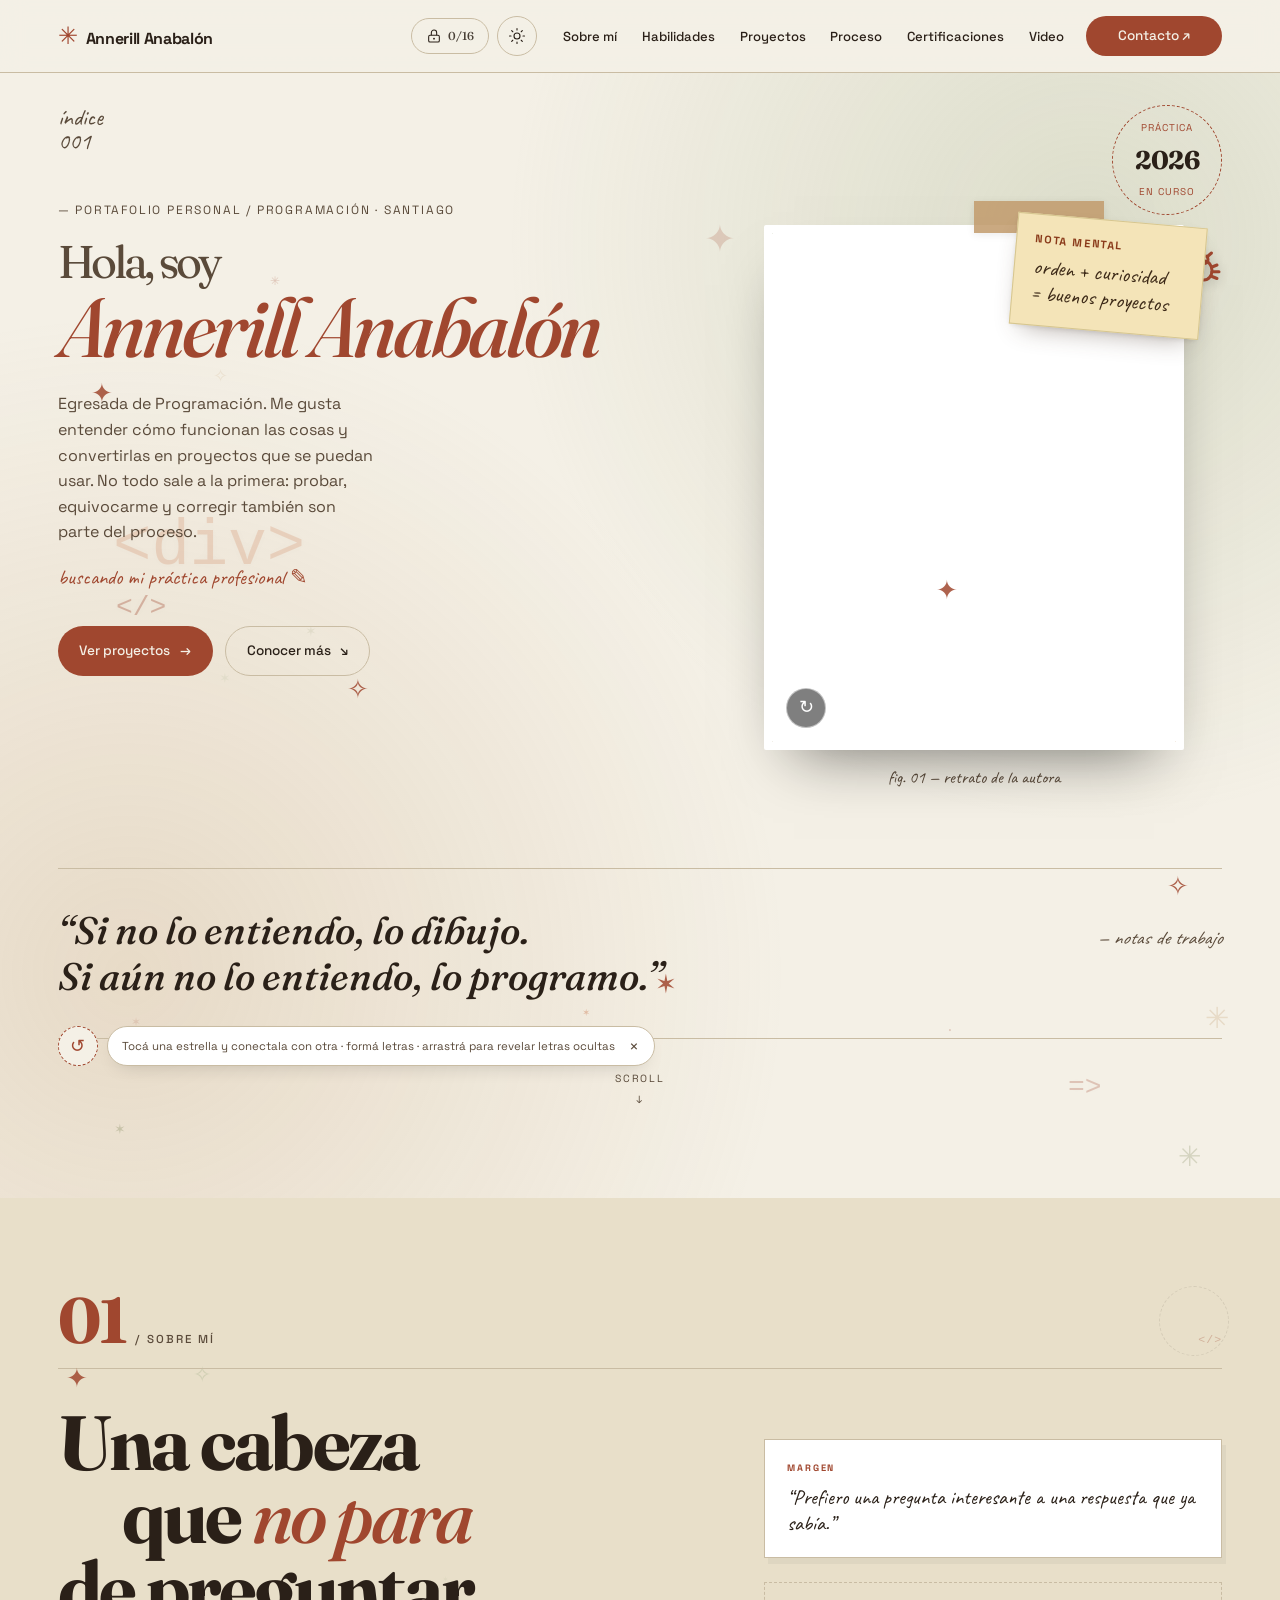
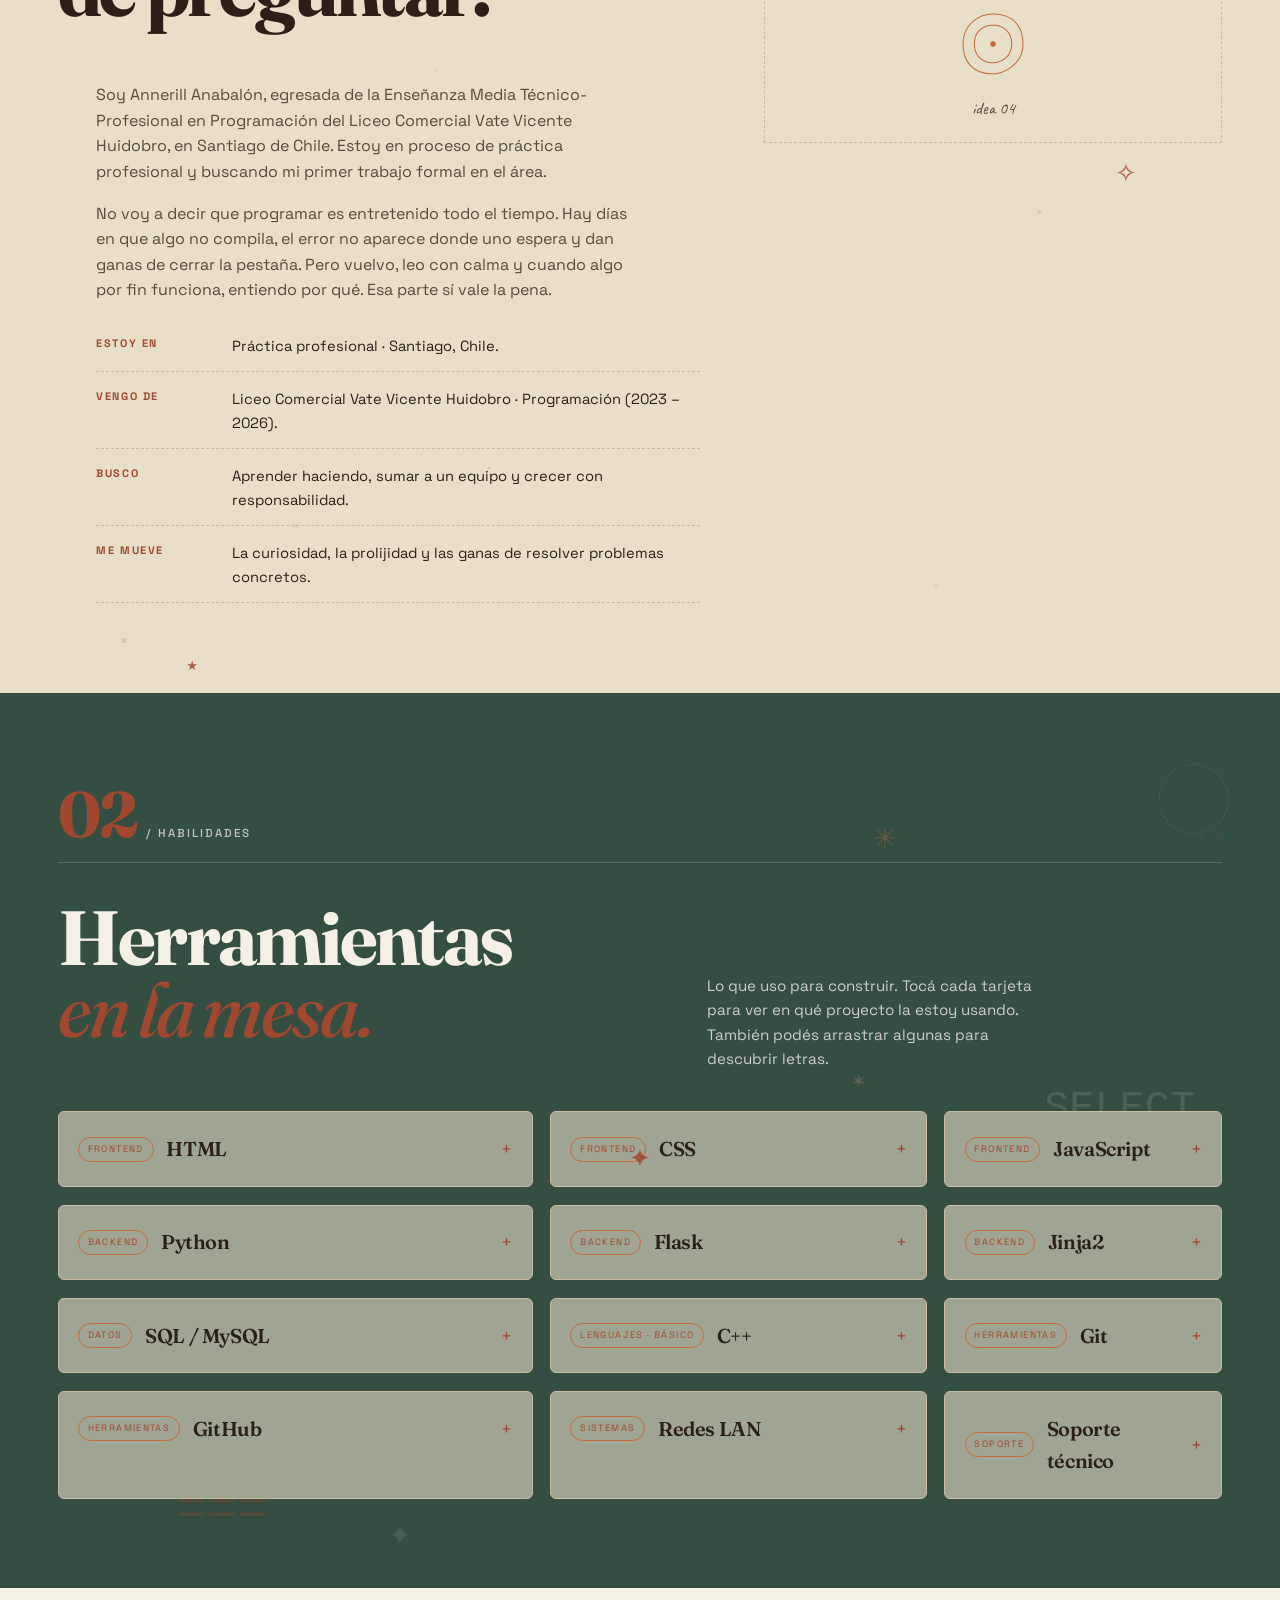
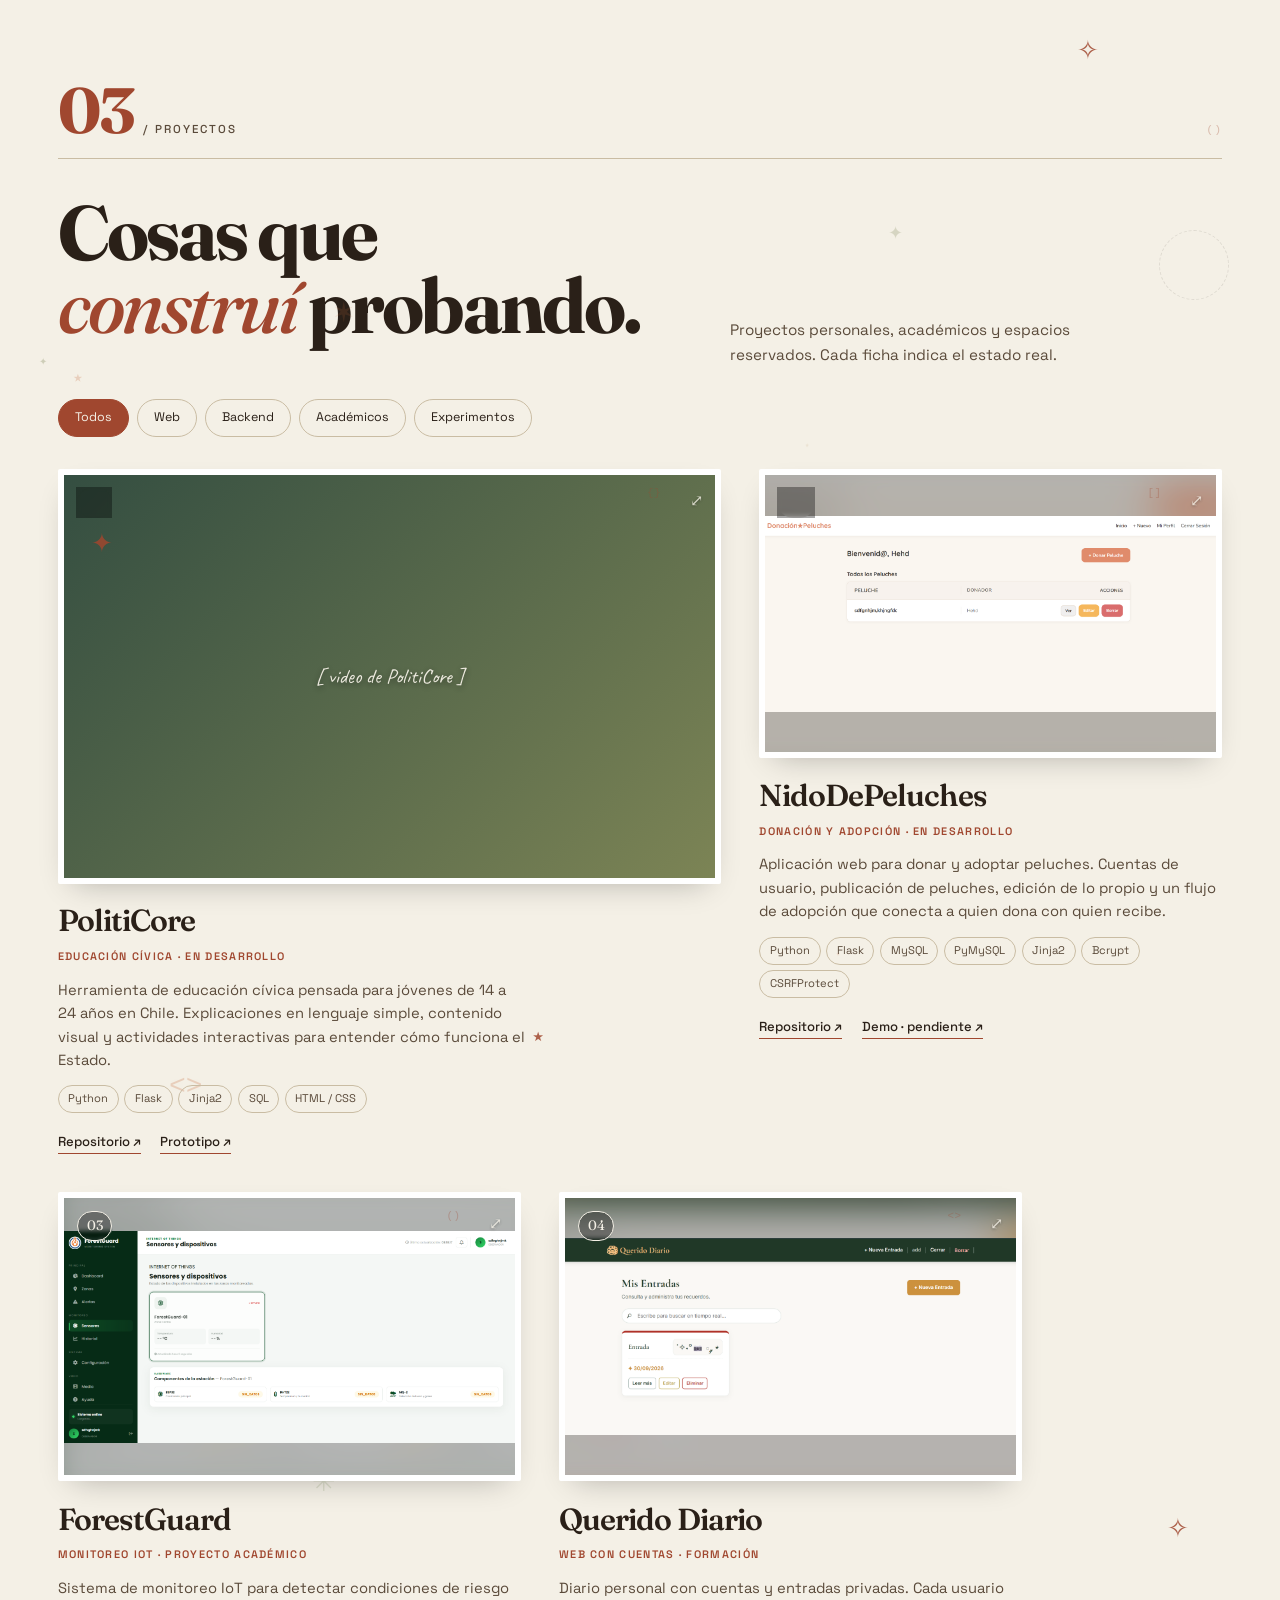
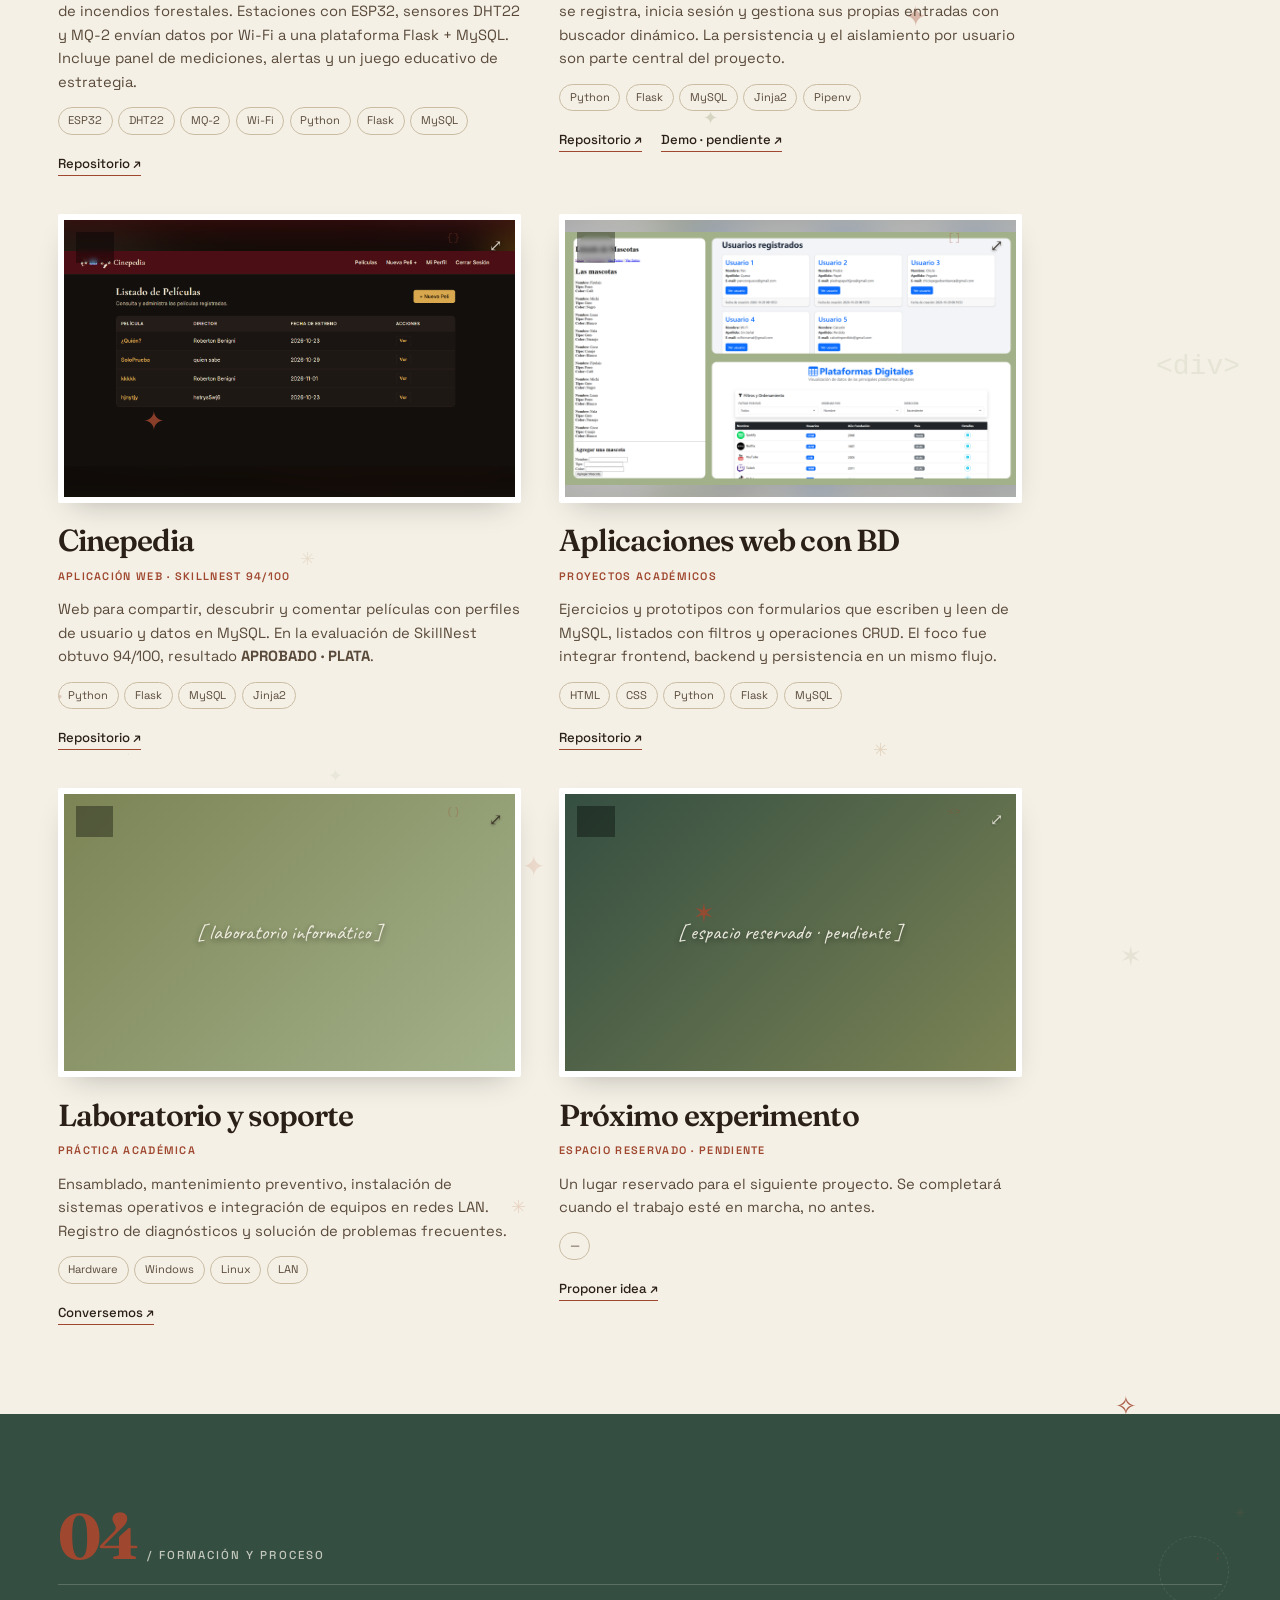
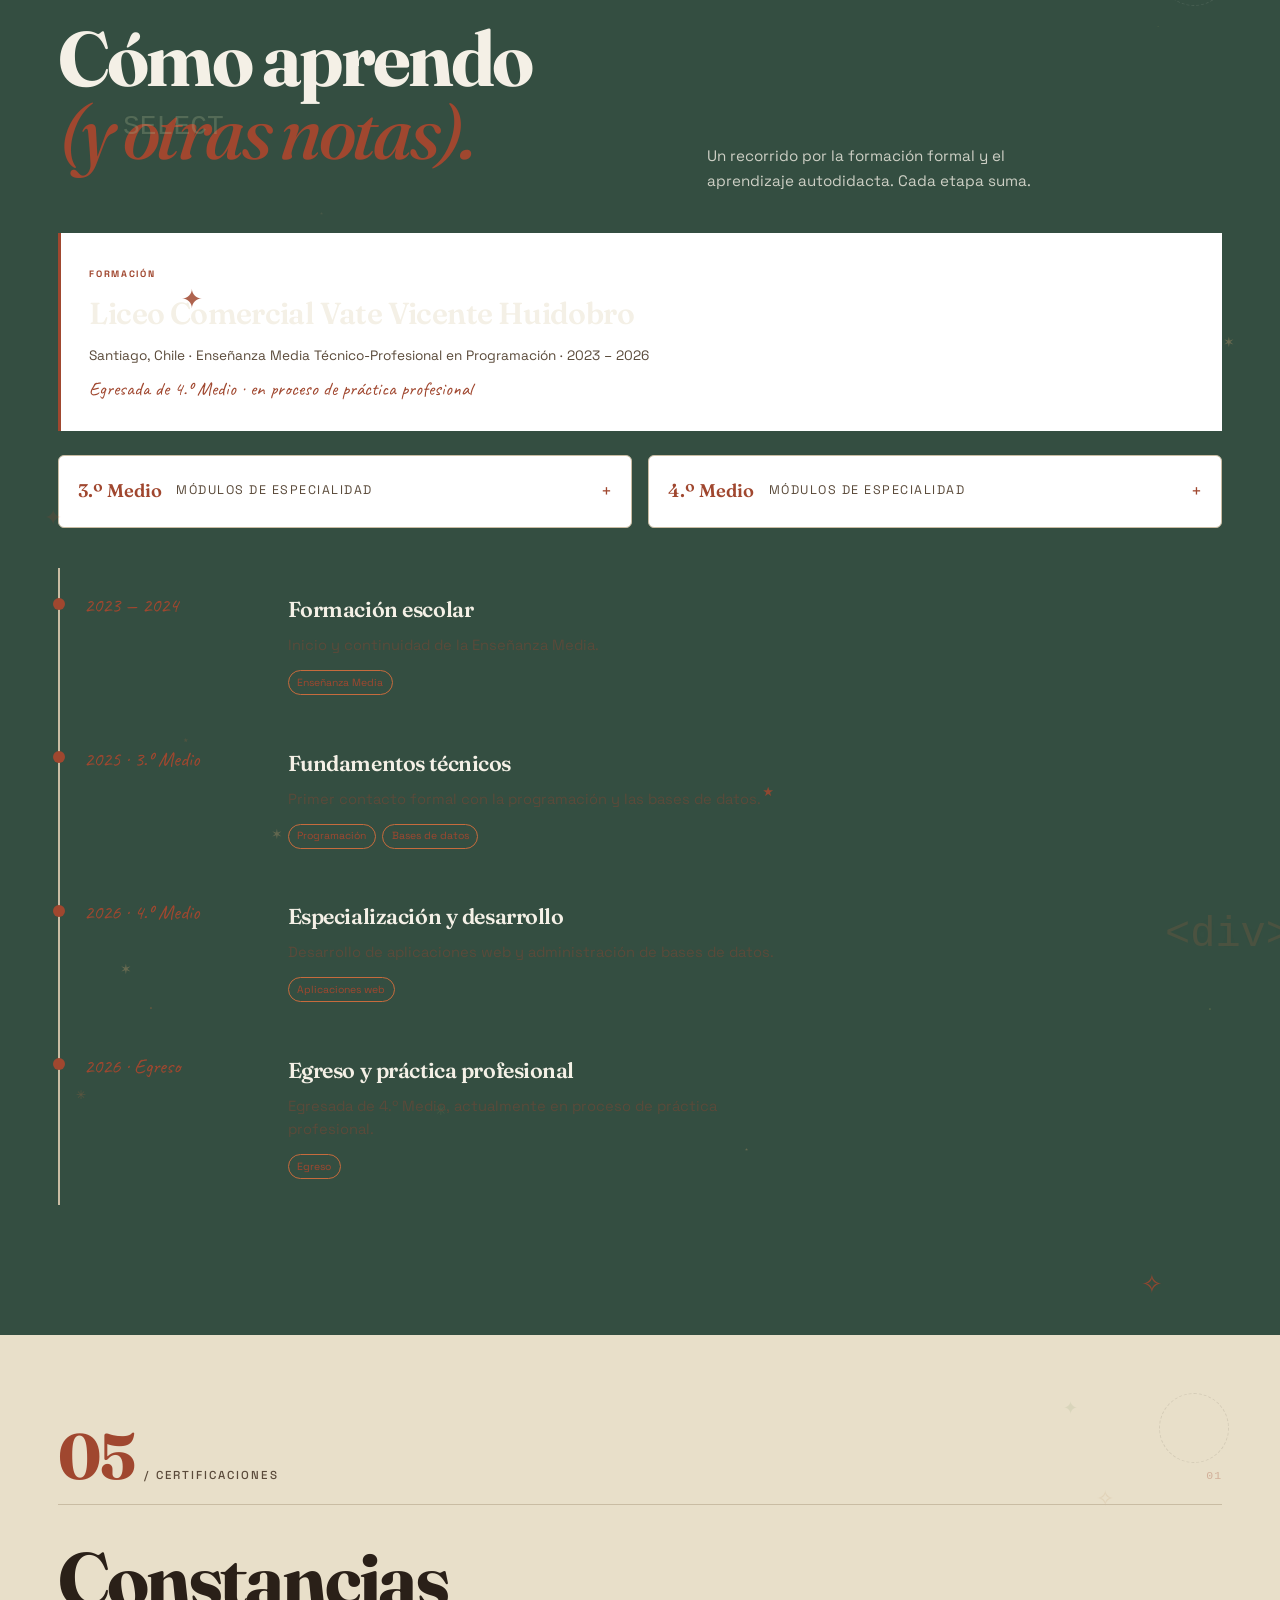
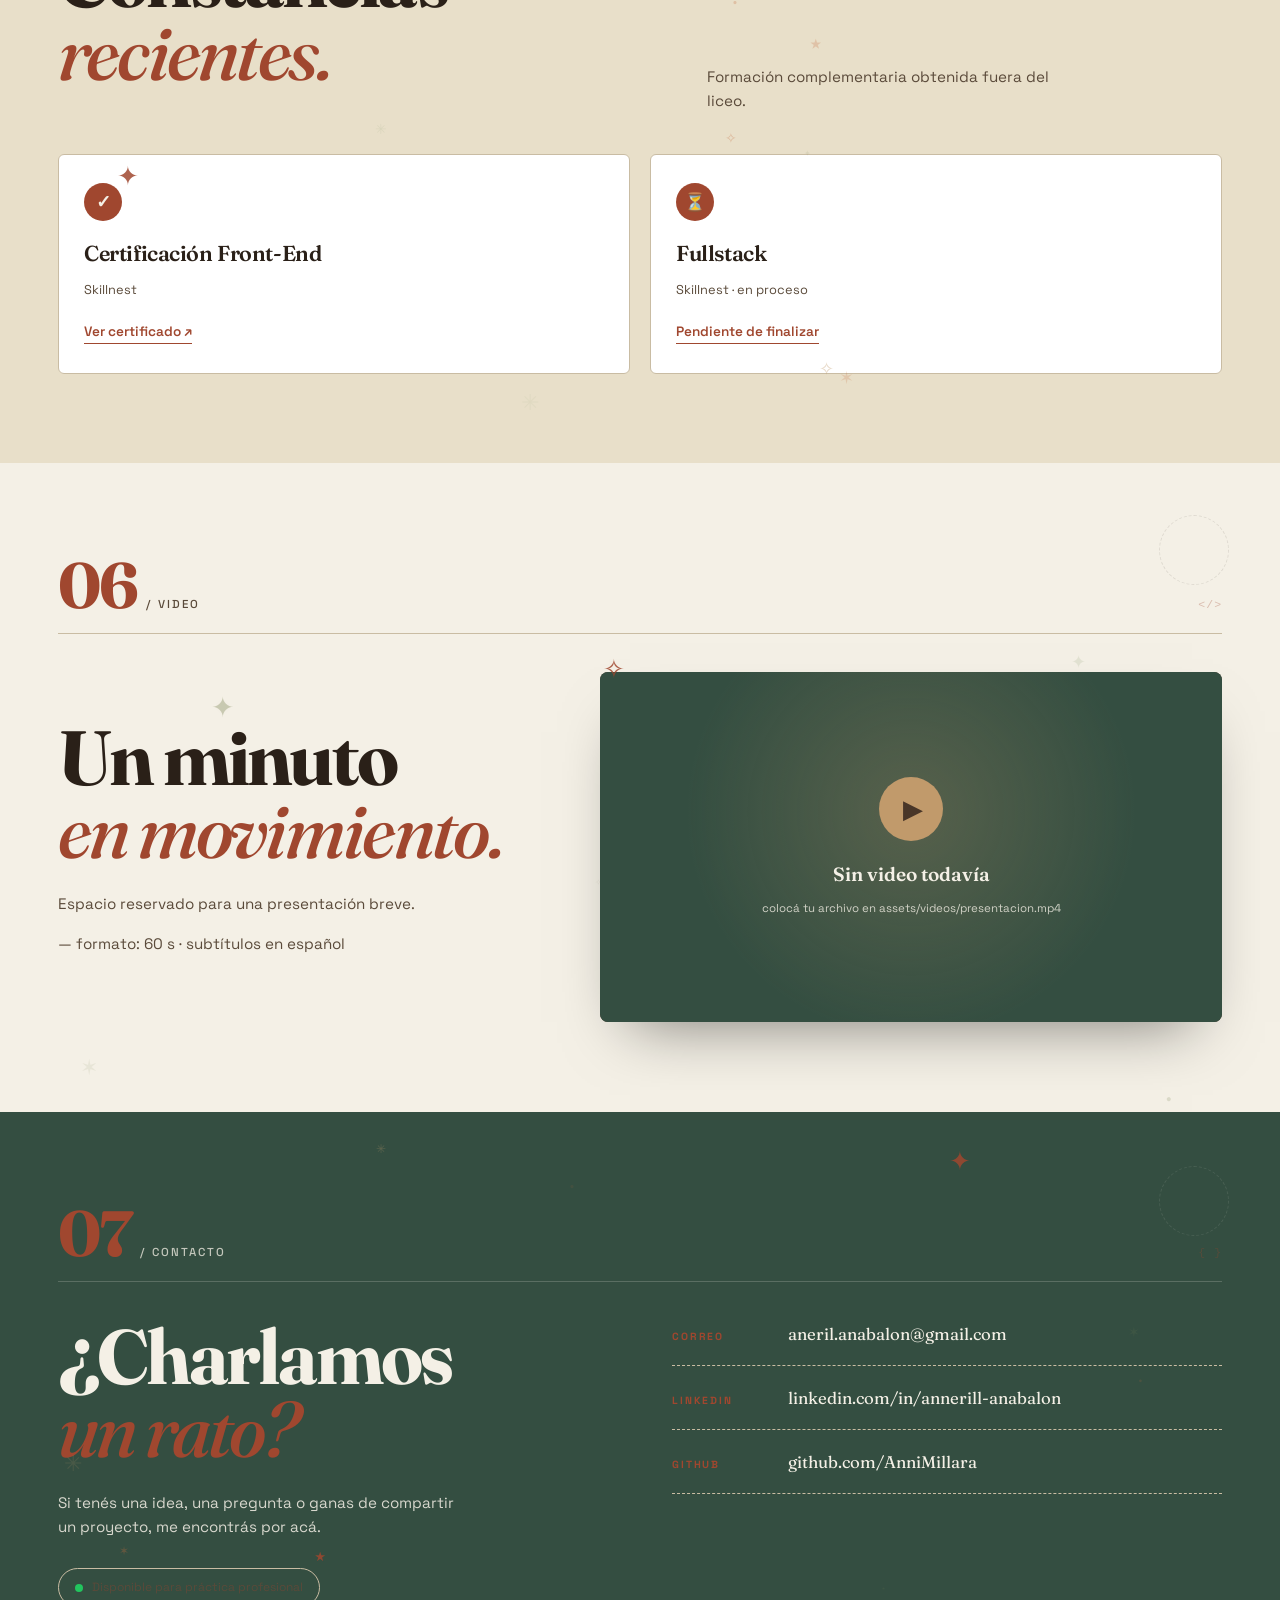
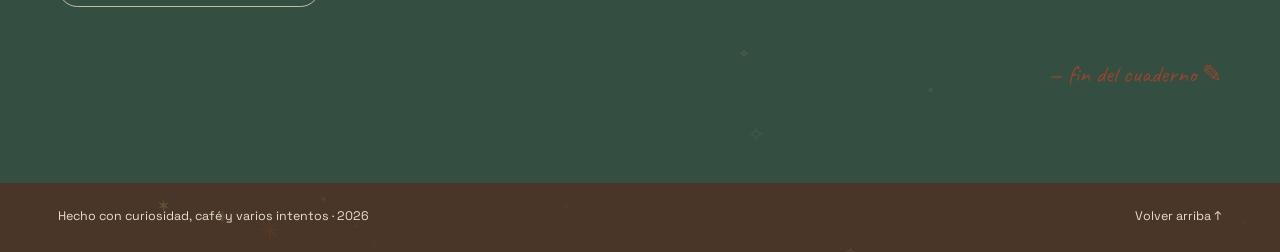
==== commit 1146484a: "Update index.html" ====
--- a/index.html
+++ b/index.html
@@ -500,7 +500,7 @@
                         <li>HTML / CSS</li>
                     </ul>
                     <div class="project-links">
-                        <a href="https://github.com/AnniMillara" target="_blank" rel="noopener">Repositorio ↗</a>
+                        <a href="https://github.com/AnniMillara/PrototipoWebPoliticore--" target="_blank" rel="noopener">Repositorio ↗</a>
                         <a href="https://prototipowebpoliticore.onrender.com" target="_blank" rel="noopener">Prototipo
                             ↗</a>
                     </div>
@@ -577,7 +577,7 @@
                         <li>MySQL</li>
                     </ul>
                     <div class="project-links">
-                        <a href="https://github.com/AnniMillara" target="_blank" rel="noopener">Repositorio ↗</a>
+                        <a href="https://github.com/AnniMillara/ForestView" target="_blank" rel="noopener">Repositorio ↗</a>
                     </div>
                 </article>
 
@@ -614,7 +614,7 @@
                         <li>Pipenv</li>
                     </ul>
                     <div class="project-links">
-                        <a href="https://github.com/AnniMillara" target="_blank" rel="noopener">Repositorio ↗</a>
+                        <a href="https://github.com/AnniMillara/dear_diary" target="_blank" rel="noopener">Repositorio ↗</a>
                         <a href="#contacto">Demo · pendiente ↗</a>
                     </div>
                 </article>
@@ -650,7 +650,7 @@
                         <li>Jinja2</li>
                     </ul>
                     <div class="project-links">
-                        <a href="https://github.com/AnniMillara" target="_blank" rel="noopener">Repositorio ↗</a>
+                        <a href="https://github.com/AnniMillara/certificacion_peliculas" target="_blank" rel="noopener">Repositorio ↗</a>
                     </div>
                 </article>
 
@@ -685,7 +685,7 @@
                         <li>MySQL</li>
                     </ul>
                     <div class="project-links">
-                        <a href="https://github.com/AnniMillara" target="_blank" rel="noopener">Repositorio ↗</a>
+                        <a href="https://github.com/AnniMillara/Skillnest_FullStack_Python" target="_blank" rel="noopener">Repositorio ↗</a>
                     </div>
                 </article>
 
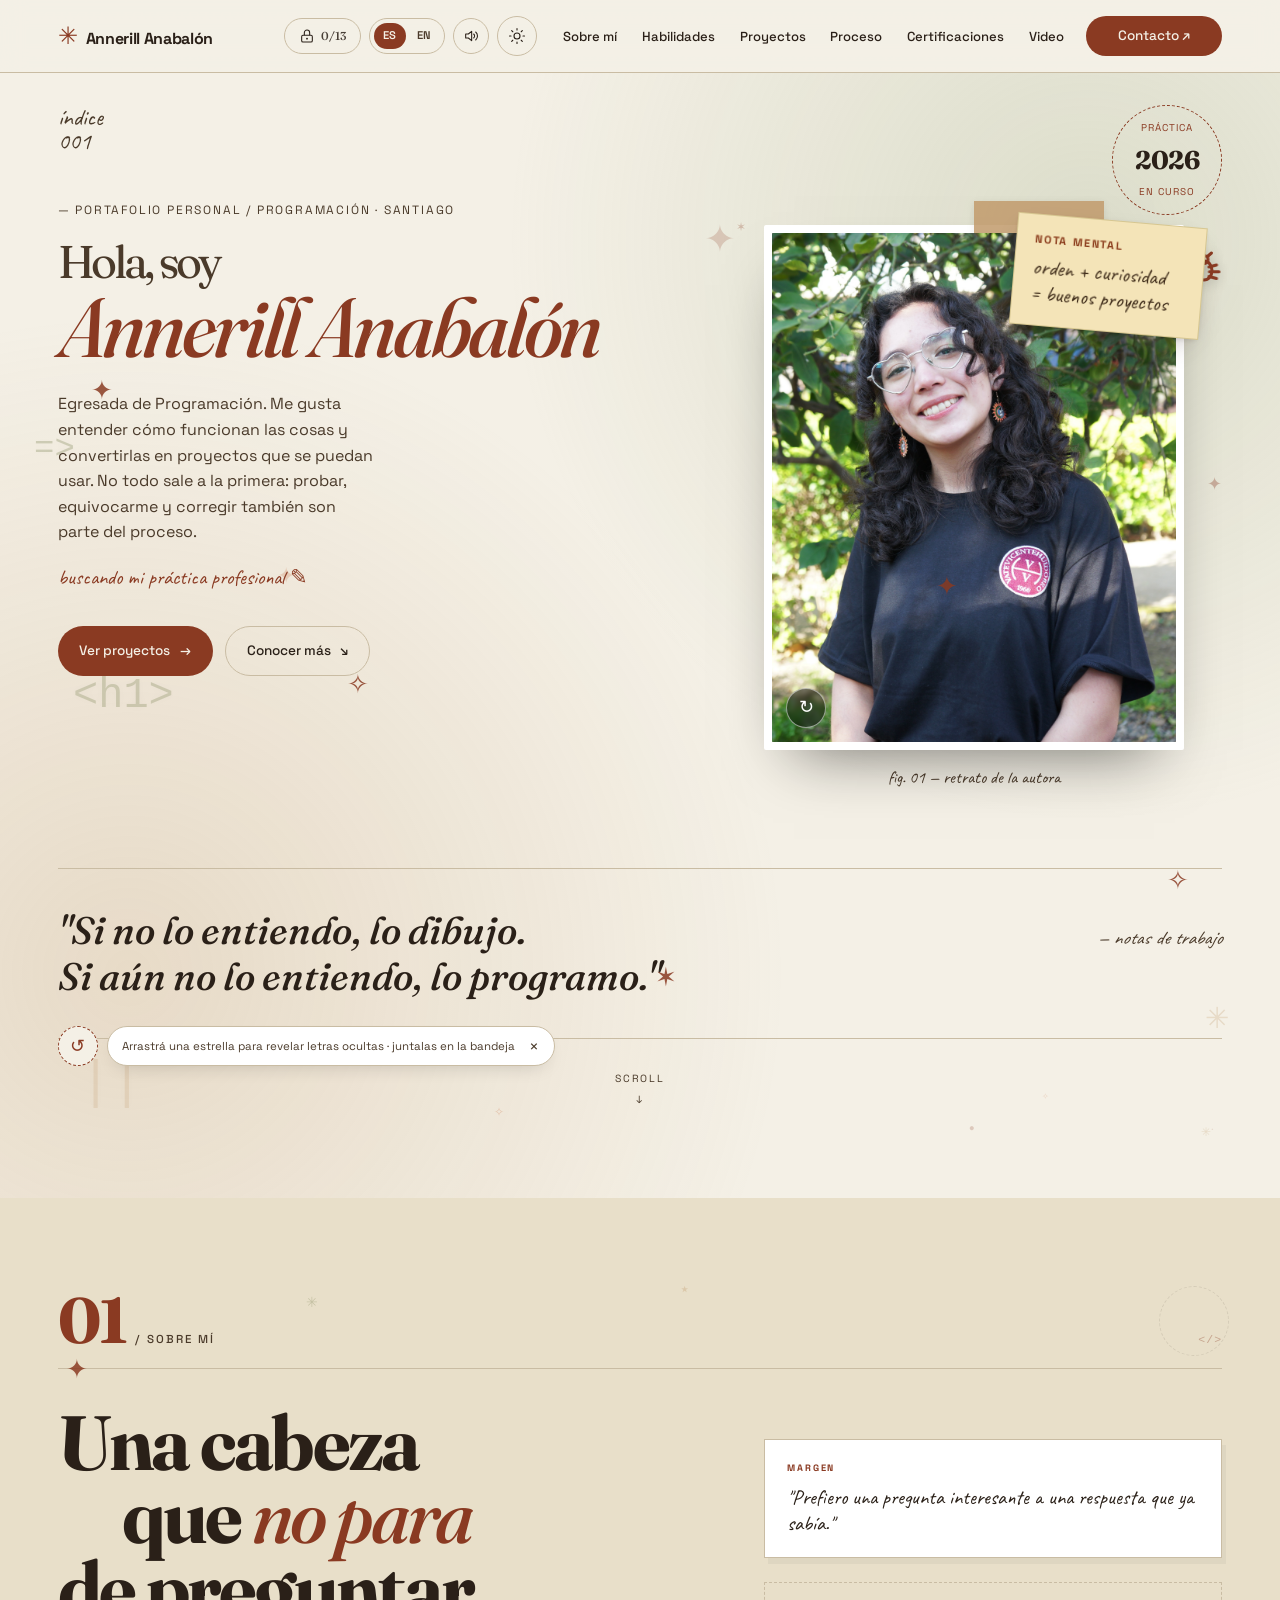
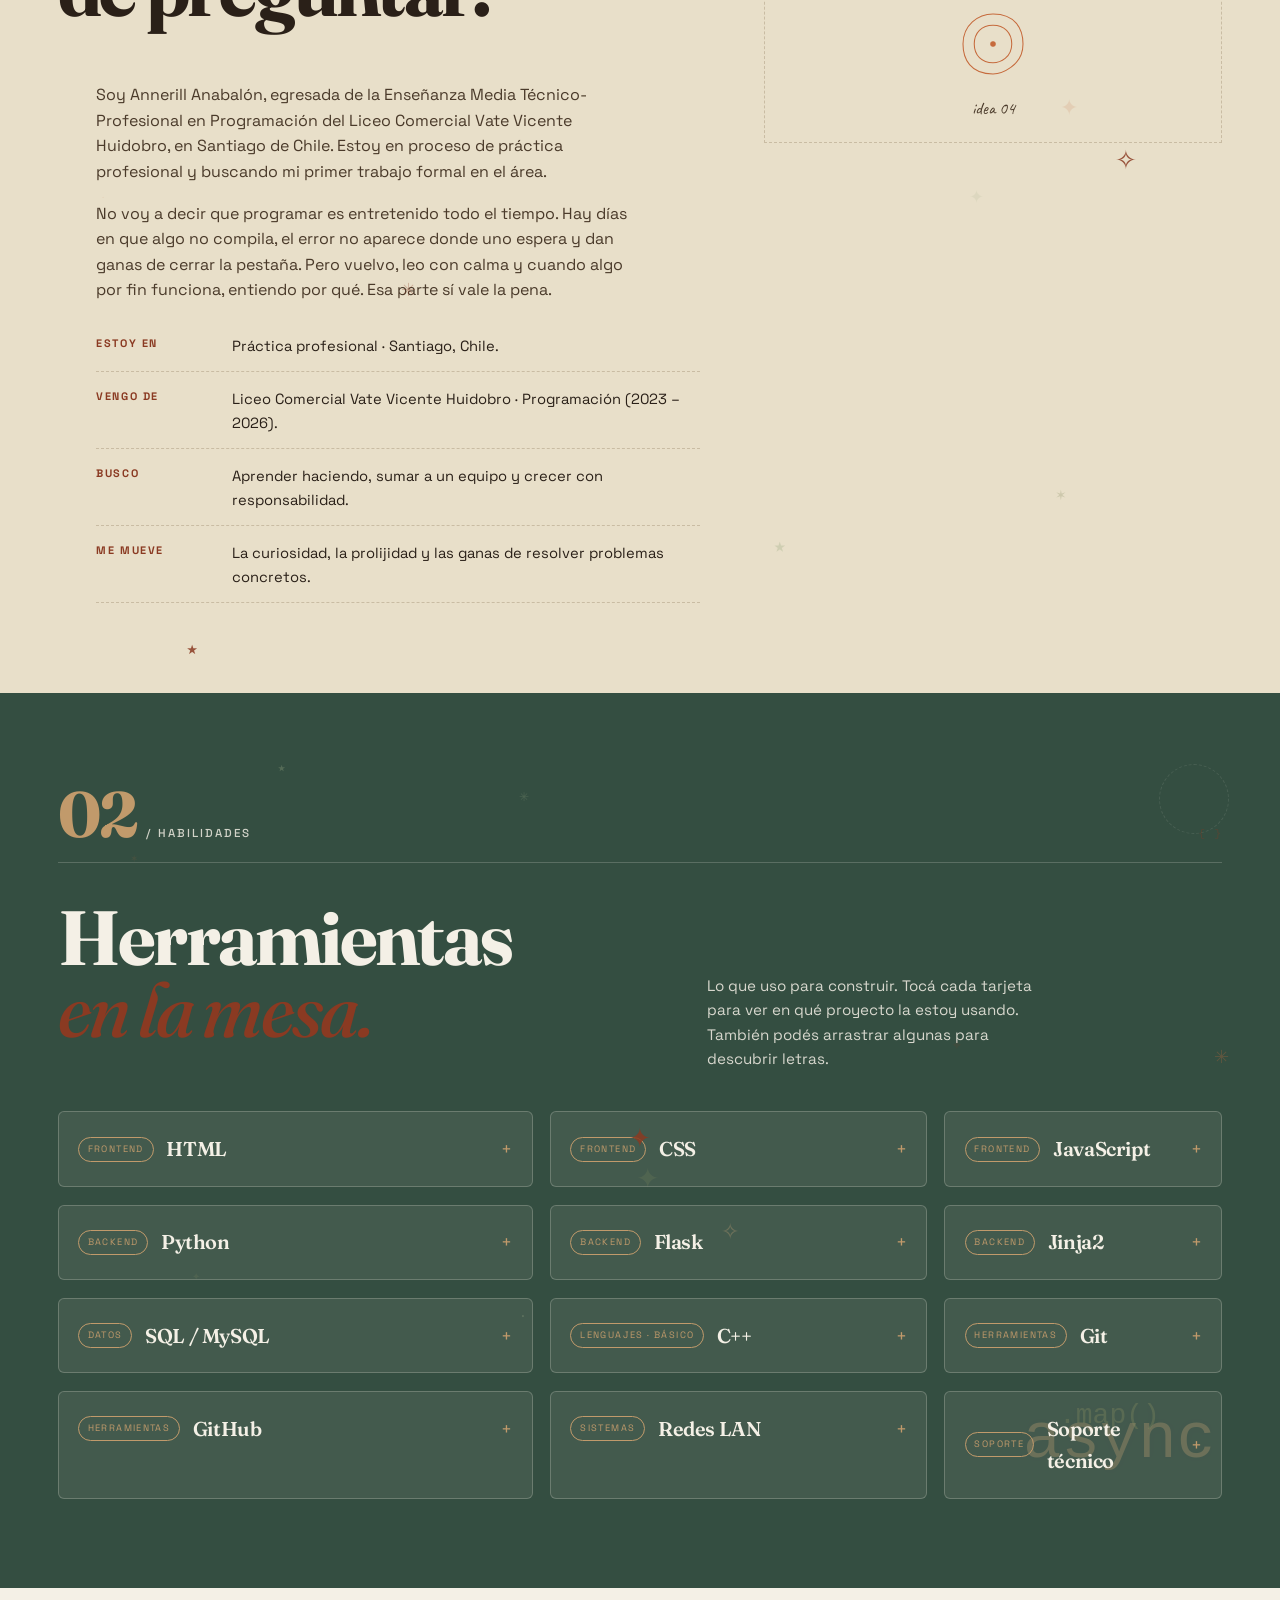
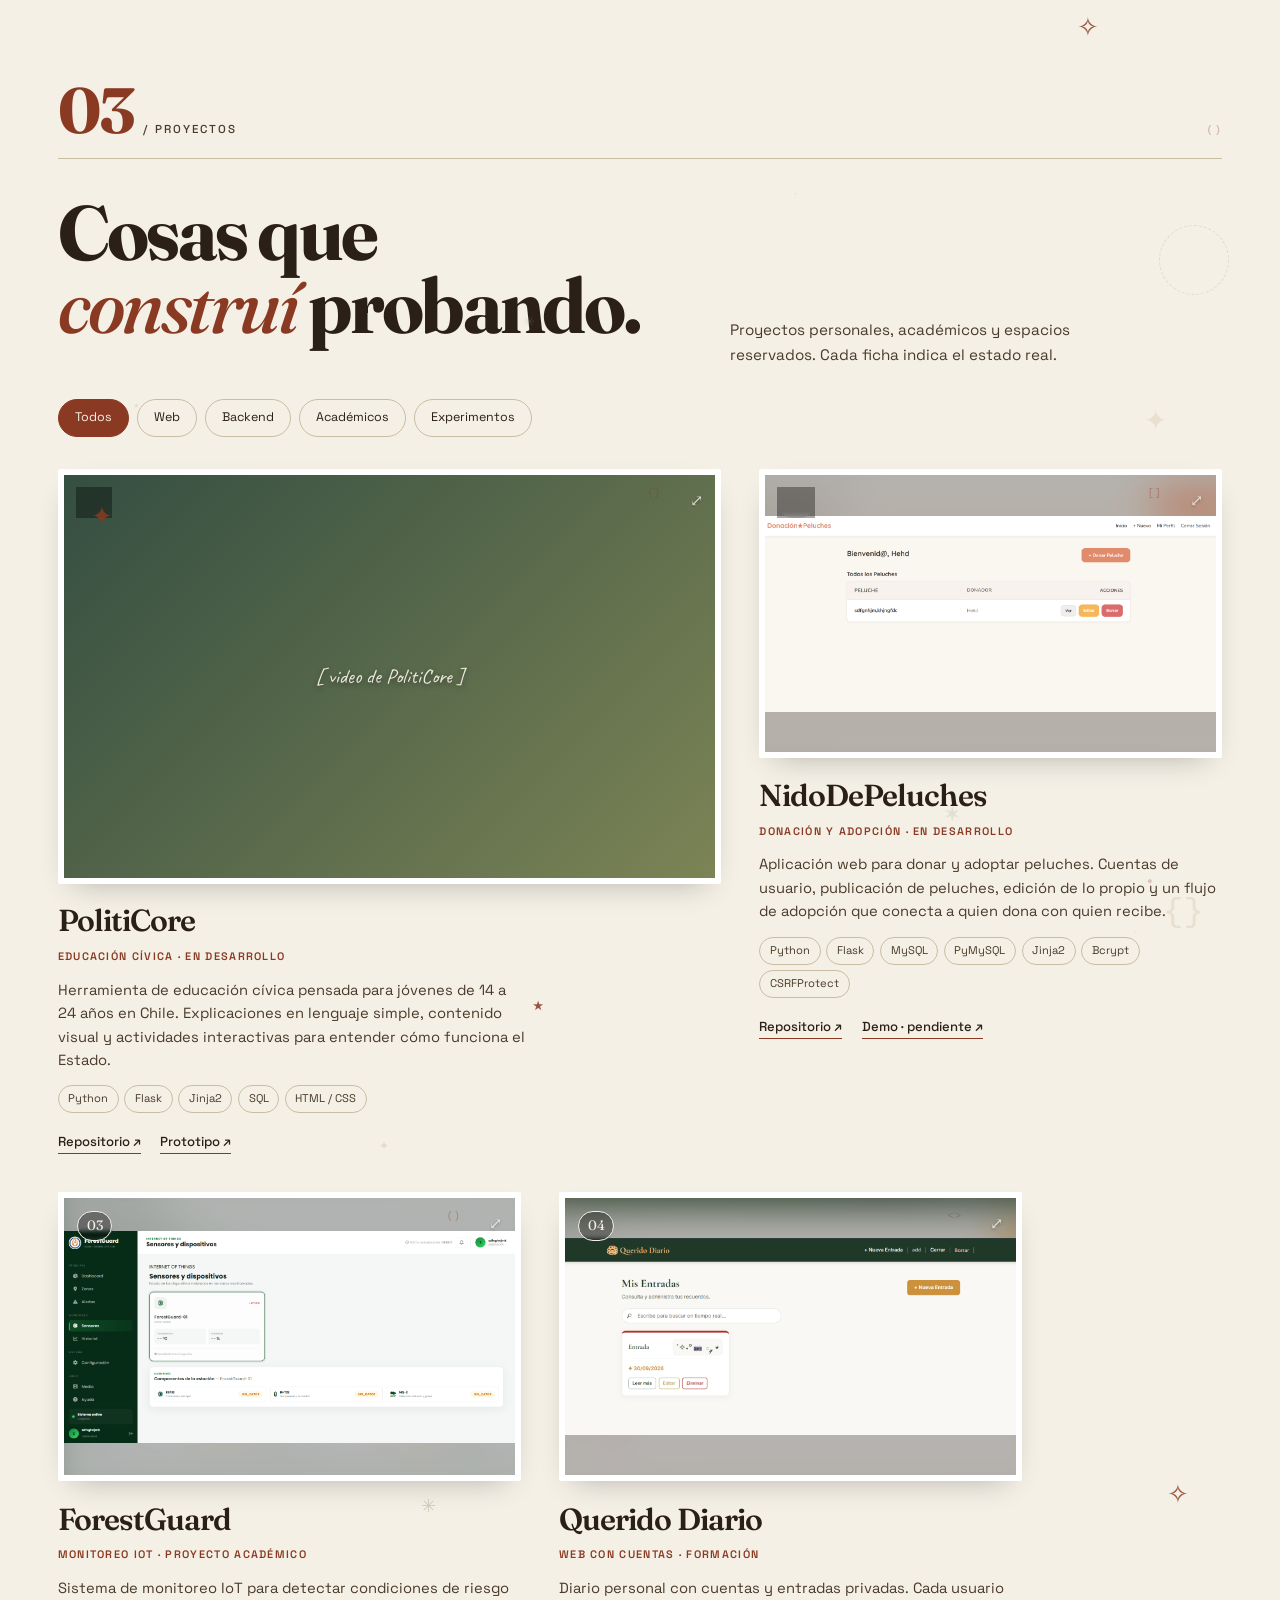
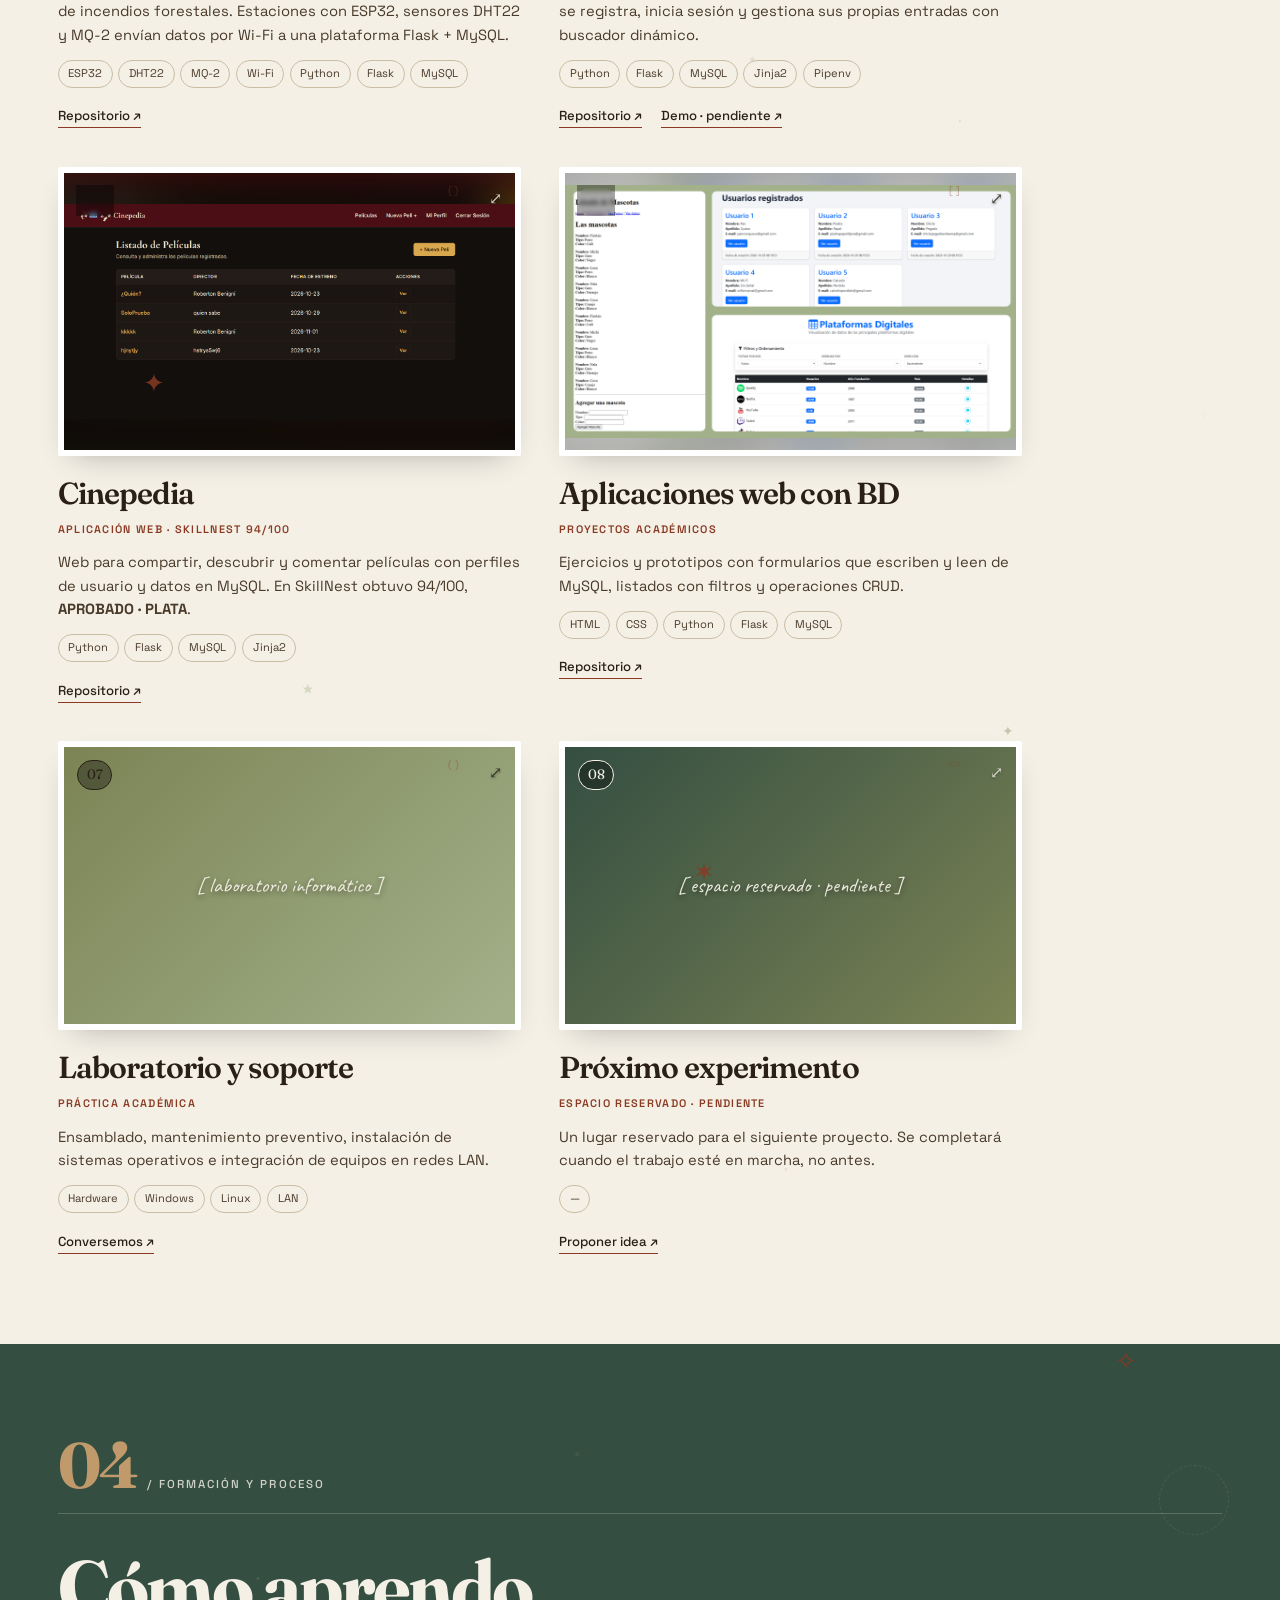
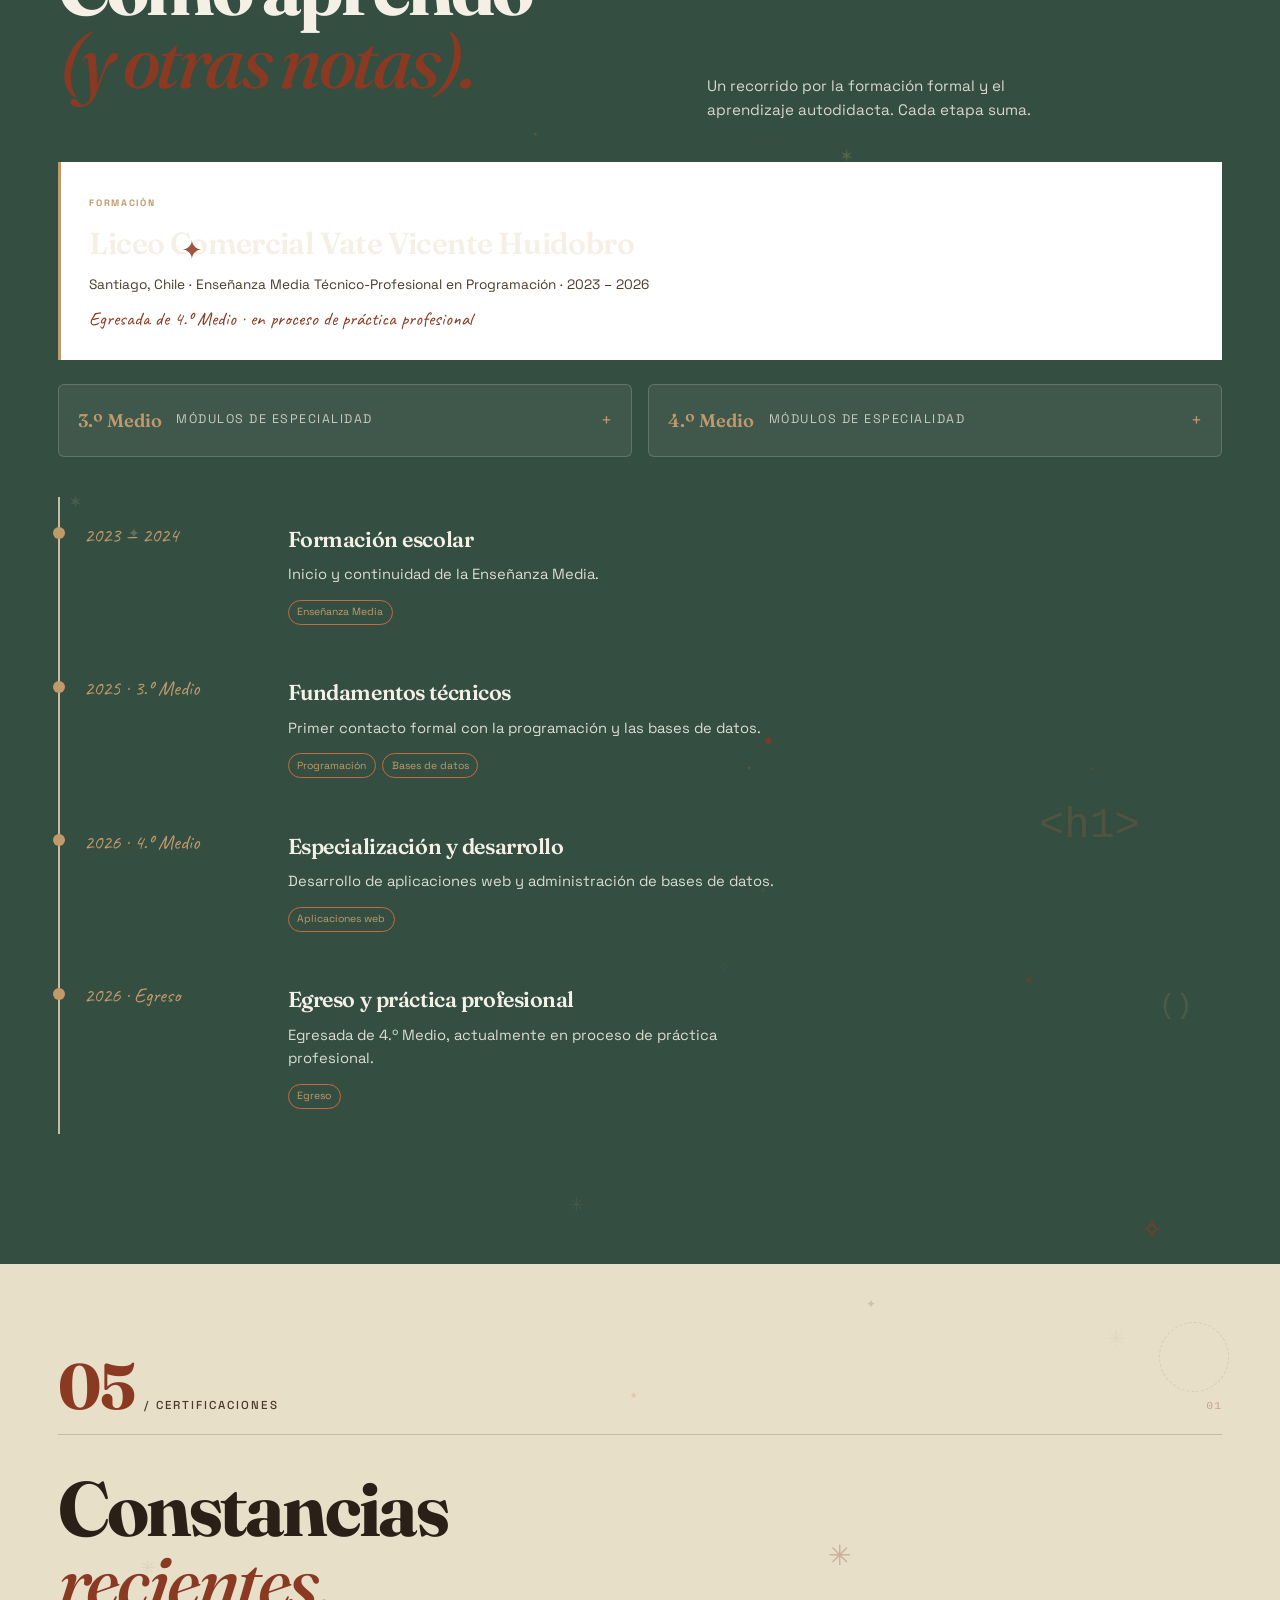
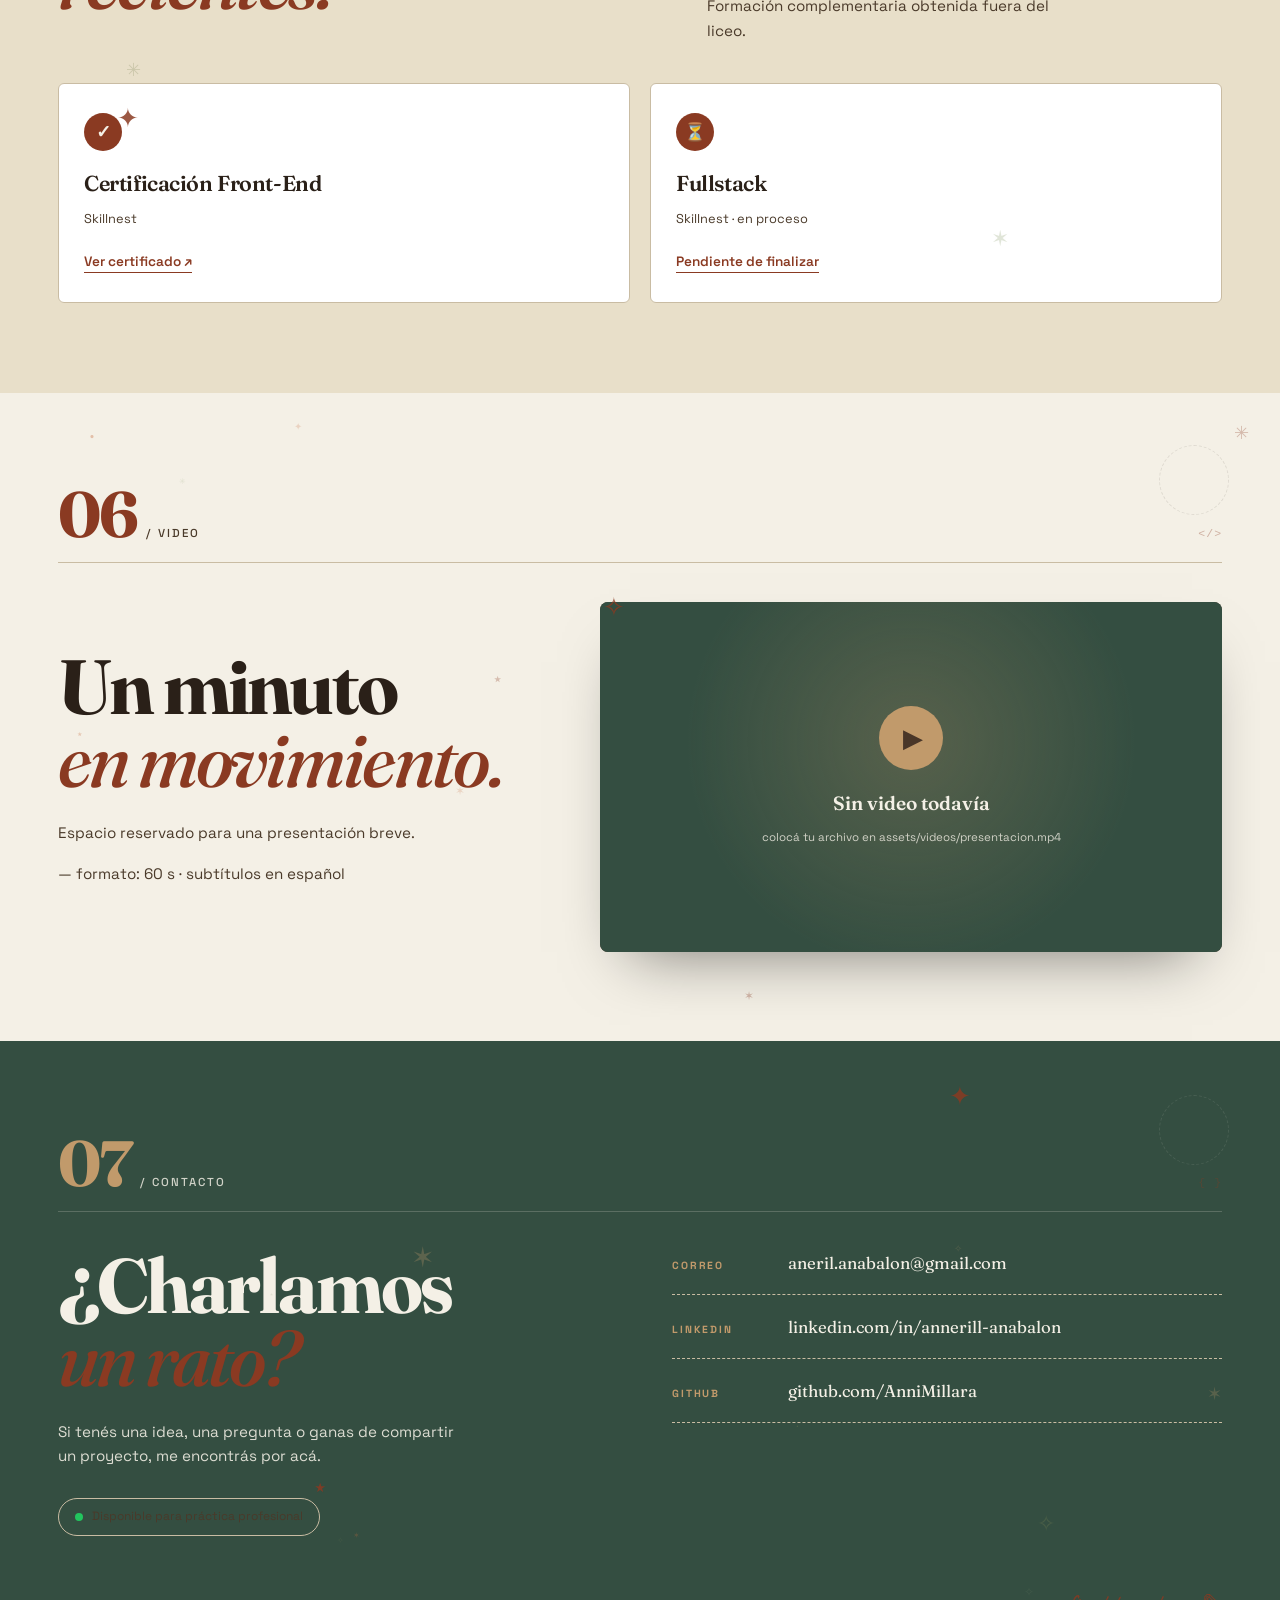
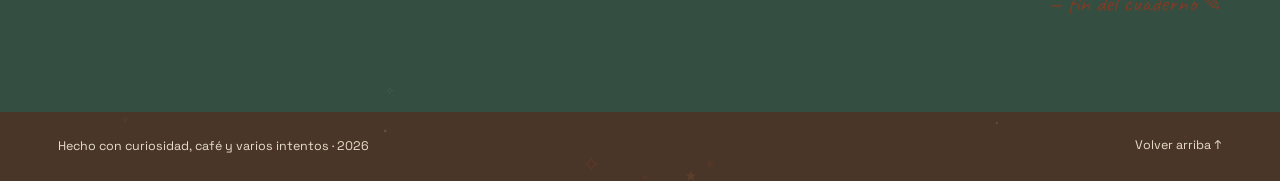
==== commit 838598e2: "terminandooo" ====
--- a/index.html
+++ b/index.html
@@ -14,8 +14,23 @@
         href="https://fonts.googleapis.com/css2?family=Fraunces:opsz,wght@9..144,400;9..144,500;9..144,700;9..144,900&family=Space+Grotesk:wght@400;500;700&family=Caveat:wght@500;700&display=swap"
         rel="stylesheet">
     <script>document.documentElement.classList.add('js');</script>
+
     <link rel="stylesheet" href="static/css/style.css">
-    <script defer src="static/js/script.js"></script>
+    <link rel="stylesheet" href="static/css/themes.css">
+    <link rel="stylesheet" href="static/css/effects.css">
+    <link rel="stylesheet" href="static/css/animations.css">
+    <link rel="stylesheet" href="static/css/responsive.css">
+
+    <script defer src="static/js/config.js"></script>
+    <script defer src="static/js/audio.js"></script>
+    <script defer src="static/js/black-hole.js"></script>
+    <script defer src="static/js/effects.js"></script>
+    <script defer src="static/js/secret-words.js"></script>
+    <script defer src="static/js/stars.js"></script>
+    <script defer src="static/js/bug.js"></script>
+    <script defer src="static/js/effects-extra.js"></script>
+    <script defer src="static/js/interactions.js"></script>
+    <script defer src="static/js/main.js"></script>
 </head>
 
 <body>
@@ -88,6 +103,22 @@
                 </svg>
                 <span class="secrets-count" id="secrets-count">0/0</span>
             </button>
+            <nav class="lang-switch" aria-label="Idioma">
+                <a href="index.html" aria-current="true" lang="es">ES</a>
+                <a href="index_en.html" lang="en">EN</a>
+            </nav>
+            <button class="audio-toggle" type="button" aria-pressed="true" aria-label="Silenciar audio ambiental"
+                title="Silenciar audio">
+                <svg class="icon-unmuted" viewBox="0 0 24 24" aria-hidden="true">
+                    <path d="M4 9v6h4l5 4V5L8 9H4z" />
+                    <path d="M16 9a4 4 0 0 1 0 6" />
+                    <path d="M19 6a8 8 0 0 1 0 12" />
+                </svg>
+                <svg class="icon-muted" viewBox="0 0 24 24" aria-hidden="true">
+                    <path d="M4 9v6h4l5 4V5L8 9H4z" />
+                    <path d="M22 9l-6 6M16 9l6 6" />
+                </svg>
+            </button>
             <button class="theme-toggle" type="button" aria-label="Cambiar tema" title="Cambiar tema">
                 <svg viewBox="0 0 24 24" aria-hidden="true">
                     <circle cx="12" cy="12" r="4" />
@@ -145,8 +176,8 @@
                     <p class="hero-lead" data-binary><span class="nw"><span class="float-letter" data-letter="E"
                                 tabindex="0" role="button" aria-label="Letra E interactiva"
                                 style="--fa:-3.5px;--fd:-2s;--fs:3.6s;">E</span>gresada</span> de Programación. Me gusta
-                        entender cómo funcionan las cosas y convertirlas en proyectos que se puedan usar. No todo sale
-                        a la primera: probar, equivocarme y corregir también son parte del proceso.</p>
+                        entender cómo funcionan las cosas y convertirlas en proyectos que se puedan usar. No todo sale a
+                        la primera: probar, equivocarme y corregir también son parte del proceso.</p>
                     <p class="hero-hand">buscando mi <span class="nw">pr<span class="float-letter" data-letter="A"
                                 tabindex="0" role="button" aria-label="Letra A interactiva"
                                 style="--fa:-4px;--fd:-2.5s;--fs:5s;">á</span>ctica</span> profesional ✎</p>
@@ -165,14 +196,15 @@
                                     <span class="photo-corner-deco" aria-hidden="true">✳</span>
                                     <img class="hero-photo-img" src="static/img/perfil_annerill.jpg"
                                         alt="Retrato de Annerill Anabalón">
-                                    <span class="photo-placeholder" aria-hidden="true">retrato</span>
+                                    <span class="photo-placeholder" aria-hidden="true">"¡Es la palabra más alegre que
+                                        jamás hayas oído!"</span>
                                 </div>
                                 <span class="wet-layer" aria-hidden="true"></span>
                             </div>
                             <div class="frame-face frame-back">
                                 <span class="frame-back-label">reverso</span>
-                                <p class="frame-back-text">Empecé dibujando diagramas en el margen de un cuaderno.
-                                    Sigo haciendo lo mismo —ahora en código, con la misma curiosidad.</p>
+                                <p class="frame-back-text">Empecé dibujando diagramas en el margen de un cuaderno. Sigo
+                                    haciendo lo mismo —ahora en código, con la misma curiosidad.</p>
                                 <span class="frame-back-hint" aria-hidden="true">✳</span>
                                 <button class="letter letter--hidden letter--back" data-letter="I" inert
                                     aria-label="Letra I oculta">I</button>
@@ -193,11 +225,11 @@
             </div>
 
             <blockquote class="hero-quote">
-                <p>“Si no lo entiendo, lo dibujo.<br>Si aún <span class="nw"><span class="float-letter" data-letter="N"
+                <p>"Si no lo entiendo, lo dibujo.<br>Si aún <span class="nw"><span class="float-letter" data-letter="N"
                             tabindex="0" role="button" aria-label="Letra N interactiva"
                             style="--fa:-4px;--fd:-1.5s;--fs:4s;">n</span>o</span> lo entiendo, lo <span
                         class="nw">program<span class="float-letter" data-letter="O" tabindex="0" role="button"
-                            aria-label="Letra O interactiva" style="--fa:-5px;--fd:-4s;--fs:4.6s;">o</span></span>.”</p>
+                            aria-label="Letra O interactiva" style="--fa:-5px;--fd:-4s;--fs:4.6s;">o</span></span>."</p>
                 <cite>— notas de trabajo</cite>
             </blockquote>
 
@@ -206,13 +238,8 @@
             <div class="stars-controls">
                 <button class="stars-reset" type="button" aria-label="Reiniciar estrellas"
                     title="Reiniciar estrellas"><span aria-hidden="true">↺</span></button>
-                <button class="constellation-check" type="button" hidden aria-label="Verificar letra"><span
-                        aria-hidden="true">✓</span> verificar letra</button>
-                <button class="constellation-clear" type="button" hidden aria-label="Limpiar conexiones"><span
-                        aria-hidden="true">×</span> limpiar</button>
                 <div class="stars-hint" role="status" hidden>
-                    <span>Tocá una estrella y conectala con otra · formá letras · arrastrá para revelar letras
-                        ocultas</span>
+                    <span>Arrastrá una estrella para revelar letras ocultas · juntalas en la bandeja</span>
                     <button class="stars-hint-close" type="button" aria-label="Cerrar aviso">×</button>
                 </div>
             </div>
@@ -271,10 +298,10 @@
                             aria-label="Letra B oculta">B</button>
                         <button class="note-card" type="button" aria-expanded="false" data-expandable data-drag-reveal>
                             <span class="note-label">margen</span>
-                            <p>“Prefiero una <span class="nw">pregunt<span class="float-letter" data-letter="A"
+                            <p>"Prefiero una <span class="nw">pregunt<span class="float-letter" data-letter="A"
                                         tabindex="0" role="button" aria-label="Letra A interactiva"
                                         style="--fa:-4px;--fd:-1.5s;--fs:4.2s;">a</span></span> interesante a una
-                                respuesta que ya sabía.”</p>
+                                respuesta que ya sabía."</p>
                             <span class="note-extra"><span>Otra nota: el mejor código que he escrito nació de algo que
                                     no supe responder al principio.</span></span>
                         </button>
@@ -449,8 +476,8 @@
             <div class="projects-head" data-reveal>
                 <h2 id="projects-title" class="display"><span class="nw"><span class="float-letter" data-letter="C"
                             tabindex="0" role="button" aria-label="Letra C interactiva"
-                            style="--fa:-4px;--fd:-2s;--fs:4.8s;">C</span>osas</span> que<br><em>construí</em>
-                    probando.</h2>
+                            style="--fa:-4px;--fd:-2s;--fs:4.8s;">C</span>osas</span> que<br><em>construí</em> probando.
+                </h2>
                 <p class="projects-intro">Proyectos personales, académicos y espacios reservados. Cada ficha indica el
                     estado real.</p>
             </div>
@@ -500,7 +527,8 @@
                         <li>HTML / CSS</li>
                     </ul>
                     <div class="project-links">
-                        <a href="https://github.com/AnniMillara/PrototipoWebPoliticore--" target="_blank" rel="noopener">Repositorio ↗</a>
+                        <a href="https://github.com/AnniMillara/PrototipoWebPoliticore--" target="_blank"
+                            rel="noopener">Repositorio ↗</a>
                         <a href="https://prototipowebpoliticore.onrender.com" target="_blank" rel="noopener">Prototipo
                             ↗</a>
                     </div>
@@ -508,7 +536,7 @@
 
                 <article class="project-card" data-category="web backend" data-size="medium" data-project-id="nido"
                     data-reveal
-                    data-modal-desc="NidoDePeluches es una aplicación web centrada en la donación y adopción de peluches. Permite publicar peluches que se quieren donar y que otras personas los descubran y puedan adoptarlos. Incluye cuentas de usuario, autenticación, gestión de publicaciones propias, un flujo de adopción y registro de visitas a cada publicación. Es un proyecto de desarrollo web y aprendizaje práctico; las funcionalidades descritas están implementadas en la versión actual del código."
+                    data-modal-desc="NidoDePeluches es una aplicación web centrada en la donación y adopción de peluches. Permite publicar peluches que se quieren donar y que otras personas los descubran y puedan adoptarlos. Incluye cuentas de usuario, autenticación, gestión de publicaciones propias, un flujo de adopción y registro de visitas a cada publicación."
                     data-modal-features="Registro e inicio de sesión con Bcrypt|Protección CSRF con CSRFProtect|Publicación de peluches|Edición de publicaciones propias|Flujo de adopción|Registro de visitas por publicación|MySQL con PyMySQL">
                     <div class="drag-wrap">
                         <button class="letter letter--hidden" data-letter="N" inert
@@ -546,8 +574,8 @@
 
                 <article class="project-card" data-category="web backend academico" data-size="medium"
                     data-project-id="forestguard" data-reveal
-                    data-modal-desc="ForestGuard AI es un proyecto de monitoreo IoT que busca detectar tempranamente condiciones ambientales asociadas al riesgo de incendios forestales. Utiliza estaciones basadas en ESP32, sensores de temperatura y humedad DHT22 y sensores MQ-2 para humo o gases combustibles. El microcontrolador procesa las lecturas, indica el estado mediante LED y envía información por Wi-Fi a una plataforma web desarrollada con Flask y MySQL. La plataforma muestra mediciones, estados, alertas y ubicaciones de las estaciones. También contempla un juego educativo de estrategia."
-                    data-modal-features="Estaciones IoT con ESP32|Sensores DHT22 (temperatura y humedad)|Sensor MQ-2 (humo y gases combustibles)|Indicador LED de estado|Comunicación Wi-Fi|Plataforma Flask + MySQL|Mediciones, estados, alertas y ubicaciones|Juego educativo de estrategia">
+                    data-modal-desc="ForestGuard AI es un proyecto de monitoreo IoT que busca detectar tempranamente condiciones ambientales asociadas al riesgo de incendios forestales. Utiliza estaciones basadas en ESP32, sensores de temperatura y humedad DHT22 y sensores MQ-2 para humo o gases combustibles. El microcontrolador procesa las lecturas, indica el estado mediante LED y envía información por Wi-Fi a una plataforma web desarrollada con Flask y MySQL."
+                    data-modal-features="Estaciones IoT con ESP32|Sensores DHT22|Sensor MQ-2|Indicador LED de estado|Comunicación Wi-Fi|Plataforma Flask + MySQL|Alertas y ubicaciones|Juego educativo de estrategia">
                     <div class="drag-wrap">
                         <button class="letter letter--hidden" data-letter="Y" inert
                             aria-label="Letra Y oculta">Y</button>
@@ -566,7 +594,7 @@
                     </header>
                     <p class="project-desc">Sistema de monitoreo IoT para detectar condiciones de riesgo de incendios
                         forestales. Estaciones con ESP32, sensores DHT22 y MQ-2 envían datos por Wi-Fi a una plataforma
-                        Flask + MySQL. Incluye panel de mediciones, alertas y un juego educativo de estrategia.</p>
+                        Flask + MySQL.</p>
                     <ul class="project-tech">
                         <li>ESP32</li>
                         <li>DHT22</li>
@@ -577,14 +605,15 @@
                         <li>MySQL</li>
                     </ul>
                     <div class="project-links">
-                        <a href="https://github.com/AnniMillara/ForestView" target="_blank" rel="noopener">Repositorio ↗</a>
+                        <a href="https://github.com/AnniMillara/ForestView" target="_blank" rel="noopener">Repositorio
+                            ↗</a>
                     </div>
                 </article>
 
                 <article class="project-card" data-category="web backend" data-size="medium"
                     data-project-id="querido-diario" data-reveal
-                    data-modal-desc="Querido Diario es una aplicación web de diario personal con cuentas de usuario y entradas privadas. Cada persona se registra, inicia sesión y gestiona sus propias entradas: crear, ver, editar y eliminar. Incluye un buscador dinámico que filtra mientras el usuario escribe y asegura que cada cuenta acceda únicamente a sus propios datos. Forma parte del recorrido de la certificación Full Stack (en curso)."
-                    data-modal-features="Registro e inicio de sesión|CRUD de entradas|Búsqueda dinámica al escribir|Aislamiento por usuario|Persistencia en MySQL|Pipenv para entorno y dependencias">
+                    data-modal-desc="Querido Diario es una aplicación web de diario personal con cuentas de usuario y entradas privadas. Cada persona se registra, inicia sesión y gestiona sus propias entradas: crear, ver, editar y eliminar. Incluye un buscador dinámico que filtra mientras el usuario escribe y asegura que cada cuenta acceda únicamente a sus propios datos."
+                    data-modal-features="Registro e inicio de sesión|CRUD de entradas|Búsqueda dinámica|Aislamiento por usuario|Persistencia en MySQL|Pipenv para entorno">
                     <div class="drag-wrap">
                         <button class="letter letter--hidden" data-letter="Q" inert
                             aria-label="Letra Q oculta">Q</button>
@@ -604,8 +633,7 @@
                                     style="--fa:-4px;--fd:-2s;--fs:4.4s;">w</span>eb</span> con cuentas · formación</p>
                     </header>
                     <p class="project-desc">Diario personal con cuentas y entradas privadas. Cada usuario se registra,
-                        inicia sesión y gestiona sus propias entradas con buscador dinámico. La persistencia y el
-                        aislamiento por usuario son parte central del proyecto.</p>
+                        inicia sesión y gestiona sus propias entradas con buscador dinámico.</p>
                     <ul class="project-tech">
                         <li>Python</li>
                         <li>Flask</li>
@@ -614,15 +642,16 @@
                         <li>Pipenv</li>
                     </ul>
                     <div class="project-links">
-                        <a href="https://github.com/AnniMillara/dear_diary" target="_blank" rel="noopener">Repositorio ↗</a>
+                        <a href="https://github.com/AnniMillara/dear_diary" target="_blank" rel="noopener">Repositorio
+                            ↗</a>
                         <a href="#contacto">Demo · pendiente ↗</a>
                     </div>
                 </article>
 
                 <article class="project-card" data-category="web backend academico" data-size="medium"
                     data-project-id="cinepedia" data-reveal
-                    data-modal-desc="Cinepedia es una aplicación web para compartir, descubrir y comentar películas, con perfiles de usuario y datos persistidos en base de datos. Implementa autenticación, rutas con Flask y plantillas Jinja2. No es un catálogo estático: la lógica de servidor y la base de datos son parte central del proyecto. En la evaluación de SkillNest obtuvo 94/100, resultado APROBADO · medalla PLATA."
-                    data-modal-features="Perfiles de usuario|Compartir y comentar películas|Autenticación|Base de datos relacional|Jinja2 templates|Evaluación SkillNest: 94/100 · PLATA">
+                    data-modal-desc="Cinepedia es una aplicación web para compartir, descubrir y comentar películas, con perfiles de usuario y datos persistidos en base de datos. En la evaluación de SkillNest obtuvo 94/100, resultado APROBADO · medalla PLATA."
+                    data-modal-features="Perfiles de usuario|Compartir y comentar películas|Autenticación|Base de datos relacional|Jinja2 templates|SkillNest 94/100 · PLATA">
                     <div class="drag-wrap">
                         <button class="letter letter--hidden" data-letter="C" inert
                             aria-label="Letra C oculta">C</button>
@@ -639,10 +668,8 @@
                         <h3>Cinepedia</h3>
                         <p class="project-type">aplicación web · SkillNest 94/100</p>
                     </header>
-                    <p class="project-desc">Web para compartir, descubrir y comentar películas con perfiles de
-                        usuario y datos en MySQL. En la evaluación de SkillNest obtuvo 94/100, resultado
-                        <strong>APROBADO · PLATA</strong>.
-                    </p>
+                    <p class="project-desc">Web para compartir, descubrir y comentar películas con perfiles de usuario y
+                        datos en MySQL. En SkillNest obtuvo 94/100, <strong>APROBADO · PLATA</strong>.</p>
                     <ul class="project-tech">
                         <li>Python</li>
                         <li>Flask</li>
@@ -650,13 +677,14 @@
                         <li>Jinja2</li>
                     </ul>
                     <div class="project-links">
-                        <a href="https://github.com/AnniMillara/certificacion_peliculas" target="_blank" rel="noopener">Repositorio ↗</a>
+                        <a href="https://github.com/AnniMillara/certificacion_peliculas" target="_blank"
+                            rel="noopener">Repositorio ↗</a>
                     </div>
                 </article>
 
                 <article class="project-card" data-category="academico backend web" data-size="medium"
                     data-project-id="apps-bd" data-reveal
-                    data-modal-desc="Conjunto de ejercicios y prototipos desarrollados durante la formación técnica. Cada proyecto integra frontend, backend y persistencia en un mismo flujo: formularios que escriben y leen de una base de datos, listados con filtros y operaciones CRUD sobre MySQL."
+                    data-modal-desc="Conjunto de ejercicios y prototipos desarrollados durante la formación técnica. Cada proyecto integra frontend, backend y persistencia en un mismo flujo."
                     data-modal-features="Formularios con validación|Lectura y escritura en MySQL|Operaciones CRUD|Listados con filtros|Plantillas con Jinja2">
                     <div class="drag-wrap">
                         <button class="letter letter--hidden" data-letter="T" inert
@@ -675,8 +703,7 @@
                         <p class="project-type">proyectos académicos</p>
                     </header>
                     <p class="project-desc">Ejercicios y prototipos con formularios que escriben y leen de MySQL,
-                        listados con filtros y operaciones CRUD. El foco fue integrar frontend, backend y persistencia
-                        en un mismo flujo.</p>
+                        listados con filtros y operaciones CRUD.</p>
                     <ul class="project-tech">
                         <li>HTML</li>
                         <li>CSS</li>
@@ -685,14 +712,15 @@
                         <li>MySQL</li>
                     </ul>
                     <div class="project-links">
-                        <a href="https://github.com/AnniMillara/Skillnest_FullStack_Python" target="_blank" rel="noopener">Repositorio ↗</a>
+                        <a href="https://github.com/AnniMillara/Skillnest_FullStack_Python" target="_blank"
+                            rel="noopener">Repositorio ↗</a>
                     </div>
                 </article>
 
                 <article class="project-card" data-category="academico" data-size="small" data-project-id="laboratorio"
                     data-reveal
-                    data-modal-desc="Actividades de laboratorio centradas en el ciclo de vida del hardware y la infraestructura básica: ensamblado, mantenimiento preventivo, instalación de sistemas operativos y puesta en marcha de equipos integrados en redes LAN. Incluye diagnóstico y registro de problemas frecuentes."
-                    data-modal-features="Ensamblado de equipos|Mantenimiento preventivo|Instalación de sistemas operativos|Configuración de redes LAN|Diagnóstico y registro de fallas">
+                    data-modal-desc="Actividades de laboratorio centradas en el ciclo de vida del hardware y la infraestructura básica."
+                    data-modal-features="Ensamblado de equipos|Mantenimiento preventivo|Instalación de SO|Configuración de redes LAN|Diagnóstico de fallas">
                     <button class="project-media media-olive" type="button"
                         aria-label="Ver detalle de Laboratorio y soporte">
                         <span class="project-bg" aria-hidden="true"></span>
@@ -705,9 +733,8 @@
                         <h3>Laboratorio y soporte</h3>
                         <p class="project-type">práctica académica</p>
                     </header>
-                    <p class="project-desc">Ensamblado, mantenimiento preventivo, instalación de sistemas operativos
-                        e integración de equipos en redes LAN. Registro de diagnósticos y solución de problemas
-                        frecuentes.</p>
+                    <p class="project-desc">Ensamblado, mantenimiento preventivo, instalación de sistemas operativos e
+                        integración de equipos en redes LAN.</p>
                     <ul class="project-tech">
                         <li>Hardware</li>
                         <li>Windows</li>
@@ -936,10 +963,10 @@
 
     <footer class="site-footer">
         <p>Hecho con <span class="nw">cur<span class="float-letter" data-letter="I" tabindex="0" role="button"
-                    aria-label="Letra I interactiva" style="--fa:-4px;--fd:-2s;--fs:4.8s;">i</span>osidad</span>,
-            c<span class="float-letter" data-letter="A" tabindex="0" role="button" aria-label="Letra A interactiva"
-                style="--fa:-4px;--fd:-1.5s;--fs:4.4s;">a</span>fé y v<span class="float-letter" data-letter="R"
-                tabindex="0" role="button" aria-label="Letra R interactiva"
+                    aria-label="Letra I interactiva" style="--fa:-4px;--fd:-2s;--fs:4.8s;">i</span>osidad</span>, c<span
+                class="float-letter" data-letter="A" tabindex="0" role="button" aria-label="Letra A interactiva"
+                style="--fa:-4px;--fd:-1.5s;--fs:4.4s;">a</span>fé y v<span class="float-letter" data-letter="A"
+                tabindex="0" role="button" aria-label="Letra A interactiva"
                 style="--fa:-4px;--fd:-3s;--fs:4.6s;">a</span>rios intentos · <span data-year>2026</span></p>
         <a href="#inicio">Volver arriba ↑</a>
     </footer>
@@ -974,7 +1001,6 @@
                 <button class="secrets-filter" type="button" data-cat="estaciones">Estaciones</button>
                 <button class="secrets-filter" type="button" data-cat="universo">Universo</button>
                 <button class="secrets-filter" type="button" data-cat="tecnologia">Tecnología</button>
-                <button class="secrets-filter" type="button" data-cat="animales">Animales</button>
                 <button class="secrets-filter" type="button" data-cat="especial">Especiales</button>
             </div>
             <div class="secrets-grid" id="secrets-grid"></div>
@@ -1002,6 +1028,7 @@
     <button class="music-toggle" type="button" id="music-toggle" hidden>♪ Activar música</button>
     <audio id="special-music" src="assets/audio/musica_especial.mp3" preload="none" loop></audio>
 
+    <div class="fx fx-sky" aria-hidden="true"></div>
     <div class="fx fx-rain" aria-hidden="true">
         <span style="--x:5%;--d:1.2s;--l:60vh;"></span><span style="--x:12%;--d:.9s;--l:70vh;"></span><span
             style="--x:18%;--d:1.5s;--l:65vh;"></span><span style="--x:25%;--d:1.1s;--l:80vh;"></span><span
@@ -1015,15 +1042,14 @@
     </div>
 
     <div class="fx fx-code" aria-hidden="true">
-        <span style="--x:8%;--d:8s;--delay:-2s;">{ }</span><span
-            style="--x:24%;--d:10s;--delay:-6s;">&lt;div&gt;</span><span
-            style="--x:40%;--d:9s;--delay:-4s;">=&gt;</span><span
-            style="--x:56%;--d:11s;--delay:-8s;">.map()</span><span
-            style="--x:72%;--d:7s;--delay:-1s;">if(x)</span><span
-            style="--x:88%;--d:12s;--delay:-5s;">&lt;/&gt;</span><span
-            style="--x:16%;--d:13s;--delay:-10s;">fn()</span><span
-            style="--x:64%;--d:9s;--delay:-3s;">return</span><span
-            style="--x:34%;--d:11s;--delay:-7s;">const</span><span style="--x:80%;--d:8s;--delay:-9s;">async</span>
+        <span style="--x:8%;--d:9s;--delay:-2s;">p</span>
+        <span style="--x:20%;--d:11s;--delay:-6s;">div</span>
+        <span style="--x:32%;--d:8s;--delay:-4s;">h1</span>
+        <span style="--x:44%;--d:10s;--delay:-8s;">a</span>
+        <span style="--x:56%;--d:12s;--delay:-1s;">span</span>
+        <span style="--x:68%;--d:9s;--delay:-5s;">html</span>
+        <span style="--x:80%;--d:11s;--delay:-3s;">body</span>
+        <span style="--x:90%;--d:10s;--delay:-7s;">img</span>
     </div>
 
     <div class="fx fx-galaxy" aria-hidden="true">
@@ -1043,22 +1069,13 @@
     <div class="fx fx-invierno" aria-hidden="true"></div>
     <div class="fx fx-otono" aria-hidden="true"></div>
     <div class="fx fx-verano" aria-hidden="true"></div>
+
+    <div class="fx fx-space" aria-hidden="true"></div>
     <div class="fx fx-agujero" aria-hidden="true">
-        <div class="black-hole-core"></div>
-        <div class="black-hole-ring"></div>
-    </div>
-
-    <div class="shimeji shimeji--cuervo" data-animal="cuervo" hidden>
-        <img class="shimeji-sprite" src="assets/cuervo/cuervo_parado.png" alt="" aria-hidden="true">
-        <span class="shimeji-fallback" aria-hidden="true">cuervo · sprite pendiente</span>
-    </div>
-    <div class="shimeji shimeji--zorro" data-animal="zorro" hidden>
-        <img class="shimeji-sprite" src="assets/zorro/zorro_parado.png" alt="" aria-hidden="true">
-        <span class="shimeji-fallback" aria-hidden="true">zorro · sprite pendiente</span>
-    </div>
-    <div class="shimeji shimeji--mapache" data-animal="mapache" hidden>
-        <img class="shimeji-sprite" src="assets/raccoon/raccoon_stay.png" alt="" aria-hidden="true">
-        <span class="shimeji-fallback" aria-hidden="true">mapache · sprite pendiente</span>
+        <div class="core"></div>
+        <div class="disk"></div>
+        <div class="ring"></div>
+        <div class="lens"></div>
     </div>
 </body>
 
--- a/static/css/style.css
+++ b/static/css/style.css
@@ -1,8 +1,6 @@
-/* ═══════════════════════════════════════════════════════════════
-   PORTAFOLIO — Annerill Anabalón
-   static/css/style.css
-   ═══════════════════════════════════════════════════════════════ */
-
+/* ═══════════════════════════════════════════
+   RESET + VARIABLES
+   ═══════════════════════════════════════════ */
 *,
 *::before,
 *::after {
@@ -15,9 +13,6 @@
     -webkit-text-size-adjust: 100%;
 }
 
-/* ═══════════════════════════════════════════
-   VARIABLES BASE
-   ═══════════════════════════════════════════ */
 :root {
     --forest: #344E41;
     --moss: #606C38;
@@ -27,19 +22,17 @@
     --terracotta: #B85C38;
     --coffee: #493628;
     --caramel: #C19A6B;
-
     --bg: #F4F0E6;
     --bg-alt: #E8DFC9;
     --ink: #2a2018;
-    --ink-soft: #5a4a3a;
+    --ink-soft: #4a3a2a;
     --line: #c9bca3;
-    --accent: #A0472F;
+    --accent: #8a3a22;
     --accent-soft: #C66B3D;
     --surface: #ffffff;
     --surface-soft: #E8DFC9;
     --on-accent: #F4F0E6;
-    --focus: #A0472F;
-
+    --focus: #8a3a22;
     --serif: "Fraunces", Georgia, serif;
     --sans: "Space Grotesk", "Helvetica Neue", Arial, sans-serif;
     --hand: "Caveat", "Bradley Hand", cursive;
@@ -50,165 +43,19 @@
     --bg: #1d2620;
     --bg-alt: #2a352c;
     --ink: #f0e8d5;
-    --ink-soft: #c1b8a3;
+    --ink-soft: #c8bfaa;
     --line: #4a5644;
-    --accent: #C19A6B;
-    --accent-soft: #D4B080;
+    --accent: #D4B080;
+    --accent-soft: #C19A6B;
     --surface: #2a352c;
     --surface-soft: #222b25;
     --on-accent: #1d2620;
-}
-
-/* Paletas de las 10 temáticas */
-body[data-effect~="cielo"] {
-    --bg: #d6ecf6;
-    --bg-alt: #b8dcef;
-    --ink: #0e2430;
-    --ink-soft: #2e5064;
-    --line: #7cb4d4;
-    --accent: #1a5a80;
-    --accent-soft: #3a7ba0;
-    --surface: #f0f8fd;
-    --surface-soft: #d6ecf6;
-    --on-accent: #ffffff;
-    --forest: #2c6b8c;
-}
-
-body[data-effect~="lluvia"] {
-    --bg: #dde5ec;
-    --bg-alt: #cbd6de;
-    --ink: #1a2429;
-    --ink-soft: #445260;
-    --line: #a0b0bc;
-    --accent: #2a4a62;
-    --accent-soft: #4a6a82;
-    --surface: #f0f4f8;
-    --surface-soft: #dde5ec;
-    --on-accent: #ffffff;
-    --forest: #3a4a55;
-}
-
-body[data-effect~="primavera"] {
-    --bg: #eef4e8;
-    --bg-alt: #dcebd0;
-    --ink: #2a3828;
-    --ink-soft: #4a5848;
-    --line: #b8ccb0;
-    --accent: #b0546e;
-    --accent-soft: #d08098;
-    --surface: #f8fcf4;
-    --surface-soft: #dcebd0;
-    --on-accent: #ffffff;
-    --forest: #4a6a4a;
-    --sage: #a8c8a0;
-    --olive: #8aa880;
-    --caramel: #e8c8a8;
-}
-
-body[data-effect~="invierno"] {
-    --bg: #eef2f5;
-    --bg-alt: #dde6ec;
-    --ink: #1e2a35;
-    --ink-soft: #4a5c6b;
-    --line: #a8c0d0;
-    --accent: #3d6b8a;
-    --accent-soft: #6a9ab8;
-    --surface: #f8fbfd;
-    --surface-soft: #dde6ec;
-    --on-accent: #ffffff;
-    --forest: #3a4a58;
-}
-
-body[data-effect~="otono"] {
-    --bg: #f6efe3;
-    --bg-alt: #ebdcc5;
-    --ink: #2e2118;
-    --ink-soft: #5a4535;
-    --line: #c9a888;
-    --accent: #a84a1c;
-    --accent-soft: #d47a4a;
-    --surface: #faf5ea;
-    --surface-soft: #ebdcc5;
-    --on-accent: #ffffff;
-    --forest: #5a3a20;
-    --caramel: #c8955a;
-    --olive: #8a7a4a;
-}
-
-body[data-effect~="verano"] {
-    --bg: #fdf6e8;
-    --bg-alt: #f8eacb;
-    --ink: #2c1e0a;
-    --ink-soft: #6a5030;
-    --line: #e0b878;
-    --accent: #b86420;
-    --accent-soft: #e8a058;
-    --surface: #fffaf0;
-    --surface-soft: #f8eacb;
-    --on-accent: #2c1e0a;
-    --forest: #8a5010;
-    --caramel: #f0c060;
-}
-
-body[data-effect~="galaxia"] {
-    --bg: #0a0720;
-    --bg-alt: #150d35;
-    --ink: #ece5ff;
-    --ink-soft: #b0a0d8;
-    --line: #2e2060;
-    --accent: #e8a8ff;
-    --accent-soft: #c080e0;
-    --surface: #150d35;
-    --surface-soft: #1f1450;
-    --on-accent: #0a0720;
-    --forest: #1f1450;
-}
-
-body[data-effect~="codigo"] {
-    --bg: #1e1e1e;
-    --bg-alt: #252526;
-    --ink: #d4d4d4;
-    --ink-soft: #9d9d9d;
-    --line: #3e3e42;
-    --accent: #007acc;
-    --accent-soft: #1a8cd8;
-    --surface: #2d2d30;
-    --surface-soft: #252526;
-    --on-accent: #ffffff;
-    --forest: #1a4a6a;
-    --caramel: #ce9178;
-    --sage: #6a9955;
-}
-
-body[data-effect~="binario"] {
-    --bg: #000a00;
-    --bg-alt: #041404;
-    --ink: #b8ffb8;
-    --ink-soft: #78c878;
-    --line: #0a3a0a;
-    --accent: #00ff41;
-    --accent-soft: #22dd44;
-    --surface: #041404;
-    --surface-soft: #0a200a;
-    --on-accent: #001400;
-    --forest: #00aa00;
-}
-
-body[data-effect~="bosquejo"] {
-    --bg: #f4f0e6;
-    --bg-alt: #ece4d0;
-    --ink: #2a2018;
-    --ink-soft: #4a3a2a;
-    --line: #6a5a4a;
-    --accent: #2a2018;
-    --accent-soft: #4a3a2a;
-    --surface: #faf5e8;
-    --surface-soft: #ece4d0;
-    --on-accent: #f4f0e6;
-    --forest: #6a5a4a;
-}
-
-/* Base */
+    --focus: #D4B080;
+}
+
+/* ═══════════════════════════════════════════
+   BASE
+   ═══════════════════════════════════════════ */
 body {
     margin: 0;
     position: relative;
@@ -218,7 +65,7 @@
     font-size: 16px;
     line-height: 1.6;
     -webkit-font-smoothing: antialiased;
-    transition: background-color 1.2s ease, color 1.2s ease;
+    transition: background-color 1.5s ease, color 1.5s ease;
     overflow-x: clip;
 }
 
@@ -304,7 +151,7 @@
     top: 1rem;
 }
 
-/* Transiciones lentas */
+/* Transiciones globales */
 .site-header,
 .section,
 .section-cream,
@@ -374,11 +221,11 @@
 .secret-card-category,
 .secrets-summary,
 .secrets-title,
-.secrets-progress-fill {
-    transition: background-color 1.2s ease, color 1.2s ease, border-color 1.2s ease, box-shadow 1.2s ease;
-}
-
-/* NUEVO — no cortar palabras con letras flotantes */
+.secrets-progress-fill,
+.audio-toggle {
+    transition: background-color 1.5s ease, color 1.5s ease, border-color 1.5s ease, box-shadow 1.5s ease;
+}
+
 .nw {
     white-space: nowrap;
     display: inline;
@@ -532,6 +379,86 @@
 .nav a.nav-cta:hover {
     transform: translateY(-1px);
     box-shadow: 0 8px 20px -10px rgba(0, 0, 0, .25);
+}
+
+.lang-switch {
+    display: inline-flex;
+    align-items: center;
+    gap: .15rem;
+    padding: .25rem;
+    border: 1px solid var(--line);
+    border-radius: 999px;
+    background: transparent;
+    font-size: .7rem;
+    font-weight: 600;
+    letter-spacing: .05em;
+}
+
+.lang-switch a {
+    padding: .28rem .55rem;
+    border-radius: 999px;
+    color: var(--ink-soft);
+    transition: background .2s, color .2s;
+}
+
+.lang-switch a:hover {
+    color: var(--accent);
+}
+
+.lang-switch a[aria-current="true"] {
+    background: var(--accent);
+    color: var(--on-accent);
+}
+
+.audio-toggle {
+    width: 36px;
+    height: 36px;
+    border: 1px solid var(--line);
+    background: transparent;
+    color: var(--ink);
+    border-radius: 50%;
+    display: inline-flex;
+    align-items: center;
+    justify-content: center;
+    cursor: pointer;
+    transition: border-color .25s, color .25s;
+}
+
+.audio-toggle:hover {
+    border-color: var(--accent);
+    color: var(--accent);
+}
+
+.audio-toggle svg {
+    width: 16px;
+    height: 16px;
+    fill: none;
+    stroke: currentColor;
+    stroke-width: 1.6;
+    stroke-linecap: round;
+    stroke-linejoin: round;
+}
+
+.audio-toggle[aria-pressed="true"] {
+    background: var(--accent);
+    color: var(--on-accent);
+    border-color: var(--accent);
+}
+
+.audio-toggle .icon-muted {
+    display: none;
+}
+
+.audio-toggle .icon-unmuted {
+    display: block;
+}
+
+.audio-toggle[aria-pressed="true"] .icon-muted {
+    display: block;
+}
+
+.audio-toggle[aria-pressed="true"] .icon-unmuted {
+    display: none;
 }
 
 /* ═══════════════════════════════════════════
@@ -650,20 +577,6 @@
     opacity: 1;
 }
 
-.star.is-constellation-selected {
-    color: var(--accent);
-    transform: scale(1.35);
-    filter: drop-shadow(0 0 12px currentColor);
-    outline: 2px dashed var(--accent);
-    outline-offset: 2px;
-    border-radius: 50%;
-}
-
-.star.is-in-constellation {
-    color: var(--accent);
-    text-shadow: 0 0 10px currentColor;
-}
-
 .star[data-star-letter]::after {
     content: attr(data-star-letter);
     position: absolute;
@@ -1117,8 +1030,6 @@
     aspect-ratio: 4/5;
 }
 
-/* La <img> real queda oculta: el SVG del minijuego la dibuja con máscara.
-   Así los mordiscos dejan ver el fondo del .hero-photo. */
 .hero-photo-img {
     position: absolute;
     inset: 0;
@@ -1130,12 +1041,11 @@
     z-index: 2;
     pointer-events: none;
 }
+
 .hero-photo-img.is-loaded {
-    /* No la mostramos: el SVG ocupa su lugar. */
     opacity: 0;
 }
 
-/* SVG que dibuja la imagen y va recortando los mordiscos */
 .hero-photo-mask {
     position: absolute;
     inset: 0;
@@ -1146,7 +1056,6 @@
     display: block;
 }
 
-/* Fragmentos que vomita el bug */
 .photo-fragment {
     position: fixed;
     z-index: 9000;
@@ -1180,7 +1089,6 @@
     text-shadow: 0 1px 2px rgba(0, 0, 0, .25);
 }
 
-/* Bug clickeable — tamaño grande base + media queries */
 .hero-code-bug {
     position: absolute;
     top: 8%;
@@ -1192,12 +1100,10 @@
     cursor: pointer;
     z-index: 20;
     filter: drop-shadow(0 3px 6px rgba(0, 0, 0, .2));
-    transition:
-        transform .3s cubic-bezier(.4, 0, .2, 1),
-        color .25s ease,
-        filter .25s ease,
-        left .55s cubic-bezier(.5, .05, .3, 1),
-        top .55s cubic-bezier(.5, .05, .3, 1);
+    transition: transform .8s cubic-bezier(.4, 0, .2, 1),
+        color .25s ease, filter .25s ease,
+        left 1.2s cubic-bezier(.45, .05, .55, .95),
+        top 1.2s cubic-bezier(.45, .05, .55, .95);
     animation: bug-float 6s ease-in-out infinite;
 }
 
@@ -1208,8 +1114,8 @@
 }
 
 .hero-code-bug:hover {
-    filter: drop-shadow(0 0 12px rgba(206, 145, 120, .8));
-    color: var(--accent-soft);
+    filter: drop-shadow(0 0 14px rgba(139, 195, 74, .9));
+    color: #8bc34a;
 }
 
 .hero-code-bug:focus-visible {
@@ -1218,29 +1124,12 @@
     border-radius: 50%;
 }
 
+.hero-code-bug.is-walking {
+    animation: bug-walk .6s ease-in-out infinite;
+}
+
 .hero-code-bug.is-munching {
     animation: bug-munch .4s cubic-bezier(.4, 0, .2, 1);
-}
-
-body[data-effect~="codigo"] .hero-code-bug {
-    color: #ce9178;
-    filter: drop-shadow(0 0 10px rgba(206, 145, 120, .7));
-}
-
-@media (max-width: 800px) {
-    .hero-code-bug {
-        width: 34px;
-        height: 34px;
-        right: -1.5rem;
-    }
-}
-
-@media (max-width: 500px) {
-    .hero-code-bug {
-        width: 30px;
-        height: 30px;
-        right: -1rem;
-    }
 }
 
 .hero-caption {
@@ -1407,46 +1296,6 @@
     transform: rotate(-30deg);
 }
 
-.constellation-check,
-.constellation-clear {
-    display: inline-flex;
-    align-items: center;
-    gap: .35rem;
-    padding: .45rem .85rem;
-    background: var(--accent);
-    color: var(--on-accent);
-    border: 1px solid var(--accent);
-    border-radius: 999px;
-    font-size: .72rem;
-    font-weight: 500;
-    cursor: pointer;
-    transition: background .2s, transform .2s;
-    box-shadow: 0 8px 20px -10px rgba(160, 71, 47, .5);
-}
-
-.constellation-check[hidden],
-.constellation-clear[hidden] {
-    display: none;
-}
-
-.constellation-check:hover,
-.constellation-clear:hover {
-    background: var(--accent-soft);
-    transform: translateY(-1px);
-}
-
-.constellation-clear {
-    background: transparent;
-    color: var(--ink-soft);
-    border-color: var(--line);
-    box-shadow: none;
-}
-
-.constellation-clear:hover {
-    background: var(--line);
-    color: var(--ink);
-}
-
 .stars-hint {
     display: inline-flex;
     align-items: center;
@@ -1485,7 +1334,7 @@
 }
 
 /* ═══════════════════════════════════════════
-   SECCIONES COMUNES
+   SECCIONES
    ═══════════════════════════════════════════ */
 .section {
     position: relative;
@@ -1504,20 +1353,6 @@
 
 [data-theme="dark"] .section-dark {
     background: #2a352c;
-    color: var(--ink);
-}
-
-body[data-effect~="cielo"] .section-dark,
-body[data-effect~="lluvia"] .section-dark,
-body[data-effect~="primavera"] .section-dark,
-body[data-effect~="invierno"] .section-dark,
-body[data-effect~="otono"] .section-dark,
-body[data-effect~="verano"] .section-dark,
-body[data-effect~="galaxia"] .section-dark,
-body[data-effect~="codigo"] .section-dark,
-body[data-effect~="binario"] .section-dark,
-body[data-effect~="bosquejo"] .section-dark {
-    background: var(--bg-alt);
     color: var(--ink);
 }
 
@@ -1570,7 +1405,7 @@
 }
 
 .section-dark .marker-label {
-    color: rgba(244, 240, 230, .75);
+    color: rgba(244, 240, 230, .82);
 }
 
 body[data-effect] .section-dark .marker-label {
@@ -1598,18 +1433,13 @@
     font-size: .72rem;
     letter-spacing: .1em;
     color: var(--accent);
-    opacity: .3;
+    opacity: .35;
     pointer-events: none;
     font-weight: 500;
     animation: gentle-bob 8s ease-in-out infinite;
 }
 
-body[data-effect~="codigo"] .marker-code {
-    opacity: 1;
-    color: #569cd6;
-}
-
-/* About / Skills / Projects / Process / Certs / Video / Contact */
+/* About */
 .about-grid {
     display: grid;
     grid-template-columns: minmax(0, 1.4fr) minmax(0, 1fr);
@@ -1728,6 +1558,7 @@
     color: var(--ink-soft);
 }
 
+/* Skills */
 .skills-head {
     display: grid;
     grid-template-columns: minmax(0, 1.2fr) minmax(0, 1fr);
@@ -1744,7 +1575,7 @@
 }
 
 body:not([data-effect]) .section-dark .skills-intro {
-    color: rgba(244, 240, 230, .8);
+    color: rgba(244, 240, 230, .85);
 }
 
 .skills-grid {
@@ -1781,7 +1612,7 @@
 }
 
 .skill-card {
-    background: color-mix(in srgb, var(--forest) 40%, var(--bg-alt));
+    background: color-mix(in srgb, var(--forest) 32%, var(--bg-alt));
     border: 1px solid var(--line);
     color: var(--ink);
     padding: 1rem 1.2rem;
@@ -1889,6 +1720,7 @@
     color: var(--on-accent);
 }
 
+/* Projects */
 .projects-head {
     display: grid;
     grid-template-columns: minmax(0, 1.3fr) minmax(0, 1fr);
@@ -1985,7 +1817,7 @@
     border-radius: 2px;
     box-shadow: 0 12px 30px -15px rgba(0, 0, 0, .3);
     transform: perspective(900px) rotateX(var(--rx, 0)) rotateY(var(--ry, 0));
-    transition: transform .35s, box-shadow .35s, outline-color .3s, filter 1.2s ease;
+    transition: transform .35s, box-shadow .35s, outline-color .3s, filter 1.5s ease;
     cursor: pointer;
     outline: 3px solid transparent;
     outline-offset: 4px;
@@ -2126,16 +1958,11 @@
     font-family: monospace;
     font-size: .68rem;
     color: var(--accent);
-    opacity: .3;
+    opacity: .35;
     letter-spacing: .05em;
     pointer-events: none;
     z-index: 4;
     font-weight: 500;
-}
-
-body[data-effect~="codigo"] .card-code {
-    opacity: .9;
-    color: #569cd6;
 }
 
 .project-head h3 {
@@ -2203,6 +2030,7 @@
     width: 100%;
 }
 
+/* Process */
 .process-head {
     display: grid;
     grid-template-columns: minmax(0, 1.2fr) minmax(0, 1fr);
@@ -2219,7 +2047,7 @@
 }
 
 body:not([data-effect]) .section-dark .process-intro {
-    color: rgba(244, 240, 230, .8);
+    color: rgba(244, 240, 230, .85);
 }
 
 .formation-feature {
@@ -2401,6 +2229,7 @@
     color: var(--accent);
 }
 
+/* Certs */
 .certs-head {
     display: grid;
     grid-template-columns: minmax(0, 1.2fr) minmax(0, 1fr);
@@ -2481,6 +2310,7 @@
     opacity: .7;
 }
 
+/* Video */
 .video-grid {
     display: grid;
     grid-template-columns: minmax(0, 1fr) minmax(0, 1.3fr);
@@ -2501,7 +2331,7 @@
     overflow: hidden;
     box-shadow: 0 30px 60px -30px rgba(0, 0, 0, .5);
     aspect-ratio: 16/9;
-    transition: filter 1.2s ease;
+    transition: filter 1.5s ease;
 }
 
 .video-inner {
@@ -2566,6 +2396,7 @@
     opacity: .8;
 }
 
+/* Contact */
 .contact-grid {
     display: grid;
     grid-template-columns: minmax(0, 1fr) minmax(0, 1fr);
@@ -2581,7 +2412,7 @@
 }
 
 body:not([data-effect]) .section-dark .contact-copy p {
-    color: rgba(244, 240, 230, .85);
+    color: rgba(244, 240, 230, .88);
 }
 
 .contact-availability {
@@ -2652,6 +2483,7 @@
     opacity: .85;
 }
 
+/* Footer */
 .site-footer {
     display: flex;
     justify-content: space-between;
@@ -2698,7 +2530,9 @@
     transform: none;
 }
 
-/* Modales, secretos, tray, botones, float-letters, etc. */
+/* ═══════════════════════════════════════════
+   MODALES
+   ═══════════════════════════════════════════ */
 .detail {
     position: fixed;
     inset: 0;
@@ -3174,6 +3008,9 @@
     color: var(--accent);
 }
 
+/* ═══════════════════════════════════════════
+   WORD TRAY
+   ═══════════════════════════════════════════ */
 .word-tray {
     position: fixed;
     bottom: 1rem;
@@ -3238,18 +3075,6 @@
     touch-action: none;
     user-select: none;
     animation: chip-pop .35s cubic-bezier(.2, .8, .2, 1);
-}
-
-@keyframes chip-pop {
-    from {
-        transform: scale(.4);
-        opacity: 0;
-    }
-
-    to {
-        transform: scale(1);
-        opacity: 1;
-    }
 }
 
 .chip:hover {
@@ -3318,8 +3143,8 @@
     transform: translate(-50%, 0);
 }
 
-.tornado-reset,
-.music-toggle {
+/* Tornado reset */
+.tornado-reset {
     position: fixed;
     right: 1rem;
     bottom: 5rem;
@@ -3336,20 +3161,15 @@
     transition: transform .2s;
 }
 
-.music-toggle {
-    bottom: 8.5rem;
-}
-
-.tornado-reset[hidden],
-.music-toggle[hidden] {
+.tornado-reset[hidden] {
     display: none;
 }
 
-.tornado-reset:hover,
-.music-toggle:hover {
+.tornado-reset:hover {
     transform: translateY(-2px);
 }
 
+/* Float letters */
 .float-letter {
     display: inline-block;
     position: relative;
@@ -3373,18 +3193,6 @@
     pointer-events: none;
 }
 
-@keyframes float-letter-bob {
-
-    0%,
-    100% {
-        transform: translateY(0);
-    }
-
-    50% {
-        transform: translateY(var(--fa, -4px));
-    }
-}
-
 .float-letter-fly {
     position: fixed;
     z-index: 9500;
@@ -3396,7 +3204,7 @@
 }
 
 /* ═══════════════════════════════════════════
-   ESTRELLAS DECORATIVAS
+   DECORATIVOS
    ═══════════════════════════════════════════ */
 .section-stars {
     position: absolute;
@@ -3422,61 +3230,6 @@
     z-index: 0;
 }
 
-@keyframes floaty-deco {
-
-    0%,
-    100% {
-        transform: translateY(0);
-    }
-
-    50% {
-        transform: translateY(-6px);
-    }
-}
-
-@keyframes drift-deco {
-
-    0%,
-    100% {
-        transform: translate(0, 0) rotate(0);
-    }
-
-    33% {
-        transform: translate(4px, -2px) rotate(8deg);
-    }
-
-    66% {
-        transform: translate(-2px, 4px) rotate(-4deg);
-    }
-}
-
-@keyframes rotate-deco {
-    from {
-        transform: rotate(0deg);
-    }
-
-    to {
-        transform: rotate(360deg);
-    }
-}
-
-@keyframes breathe-deco {
-
-    0%,
-    100% {
-        opacity: var(--deco-op, 0.25);
-        transform: scale(1);
-    }
-
-    50% {
-        opacity: calc(var(--deco-op, 0.25) * 0.35);
-        transform: scale(.9);
-    }
-}
-
-/* ═══════════════════════════════════════════
-   SÍMBOLOS DE CÓDIGO FLOTANTES (9 en total)
-   ═══════════════════════════════════════════ */
 .code-symbols {
     position: absolute;
     inset: 0;
@@ -3501,1717 +3254,51 @@
     white-space: nowrap;
 }
 
-body[data-effect~="codigo"] .code-symbol {
-    opacity: calc(var(--cs-op, 0.2) * 1.5);
-    text-shadow: 0 0 12px currentColor;
-}
-
-@keyframes code-float {
-
-    0%,
-    100% {
-        transform: translate(0, 0) rotate(0);
-    }
-
-    50% {
-        transform: translate(0, -12px) rotate(2deg);
-    }
-}
-
-@keyframes code-drift {
-
-    0%,
-    100% {
-        transform: translate(0, 0) rotate(0);
-    }
-
-    33% {
-        transform: translate(8px, -4px) rotate(4deg);
-    }
-
-    66% {
-        transform: translate(-6px, 6px) rotate(-3deg);
-    }
-}
-
-@keyframes code-sway {
-
-    0%,
-    100% {
-        transform: translateX(0) rotate(-2deg);
-    }
-
-    50% {
-        transform: translateX(14px) rotate(2deg);
-    }
-}
-
-@keyframes code-pulse {
-
-    0%,
-    100% {
-        opacity: var(--cs-op, 0.2);
-        transform: scale(1);
-    }
-
-    50% {
-        opacity: calc(var(--cs-op, 0.2) * 1.4);
-        transform: scale(1.08);
-    }
-}
-
 /* ═══════════════════════════════════════════
-   ANIMACIONES DEL BUG Y LA FOTO
+   INTERACCIÓN DE DESCUBRIMIENTO DE LETRAS
+   (pausa + atenuación temporal)
    ═══════════════════════════════════════════ */
-@keyframes bug-float {
-
-    0%,
-    100% {
-        transform: translate(0, 0) rotate(-4deg);
-    }
-
-    50% {
-        transform: translate(-2px, -6px) rotate(4deg);
-    }
-}
-
-@keyframes bug-munch {
-    0% {
-        transform: scale(1) rotate(0);
-    }
-
-    25% {
-        transform: scale(1.35) rotate(-12deg) translateX(4px);
-    }
-
-    55% {
-        transform: scale(.85) rotate(8deg) translateX(-3px);
-    }
-
-    100% {
-        transform: scale(1) rotate(-8deg) translateX(0);
-    }
-}
-
-@keyframes photo-shake {
-    0% {
-        transform: translate(0, 0) rotate(0);
-    }
-
-    25% {
-        transform: translate(-2px, 1px) rotate(-.5deg);
-    }
-
-    50% {
-        transform: translate(2px, -1px) rotate(.5deg);
-    }
-
-    75% {
-        transform: translate(-1px, -2px) rotate(-.3deg);
-    }
-
-    100% {
-        transform: translate(0, 0) rotate(0);
-    }
-}
-
-@keyframes photo-reborn {
-    0% {
-        filter: brightness(0) contrast(2) saturate(0);
-        transform: scale(.94);
-    }
-
-    35% {
-        filter: brightness(1.8) contrast(1.3) saturate(1.5);
-        transform: scale(1.03);
-    }
-
-    70% {
-        filter: brightness(1.05) contrast(1) saturate(1.1);
-        transform: scale(.99);
-    }
-
-    100% {
-        filter: brightness(1) contrast(1) saturate(1);
-        transform: scale(1);
-    }
-}
-
-/* ═══════════════════════════════════════════
-   FX
-   ═══════════════════════════════════════════ */
-.fx {
-    position: fixed;
-    inset: 0;
-    pointer-events: none;
-    z-index: 2;
-    opacity: 0;
-    transition: opacity 1.2s ease;
-}
-
-.fx-rain span {
-    position: absolute;
-    top: -10%;
-    left: var(--x);
-    width: 2px;
-    height: 24px;
-    background: linear-gradient(transparent, rgba(163, 177, 138, .8));
-    border-radius: 2px;
-    animation: rain-drop 1.2s linear infinite;
-    animation-delay: var(--d);
-    animation-duration: calc(1.2s + var(--d));
-}
-
-@keyframes rain-drop {
-    to {
-        transform: translateY(calc(var(--l) + 120vh));
-    }
-}
-
-body[data-effect~="lluvia"] .fx-rain {
-    opacity: 1;
-}
-
-body[data-effect~="lluvia"] .star {
-    color: var(--accent);
-}
-
-.wet-layer {
-    position: absolute;
-    inset: 0;
-    pointer-events: none;
-    opacity: 0;
-    z-index: 2;
-    border-radius: inherit;
-    background: radial-gradient(circle at 22% 18%, rgba(255, 255, 255, .6) 0 2px, transparent 3px), radial-gradient(circle at 68% 12%, rgba(255, 255, 255, .5) 0 1.5px, transparent 3px), radial-gradient(circle at 40% 55%, rgba(255, 255, 255, .55) 0 2px, transparent 3px), radial-gradient(circle at 82% 62%, rgba(255, 255, 255, .45) 0 1.5px, transparent 3px), radial-gradient(circle at 15% 78%, rgba(255, 255, 255, .55) 0 2px, transparent 3px), radial-gradient(circle at 55% 88%, rgba(255, 255, 255, .5) 0 1.5px, transparent 3px);
-    background-size: 60px 60px, 80px 80px, 55px 55px, 90px 90px, 70px 70px, 100px 100px;
-    mix-blend-mode: screen;
-    box-shadow: inset 0 12px 30px -12px rgba(180, 220, 240, .4), inset 0 -8px 20px -8px rgba(180, 220, 240, .3);
-    clip-path: inset(0 0 100% 0);
-}
-
-body[data-effect~="lluvia"] .wet-layer {
-    opacity: 1;
-    animation: wet-spread 12s cubic-bezier(.4, .05, .5, .95) forwards;
-}
-
-@keyframes wet-spread {
-    0% {
-        clip-path: inset(0 0 100% 0);
-    }
-
-    100% {
-        clip-path: inset(0 0 0 0);
-    }
-}
-
-body[data-effect~="lluvia"] .project-img.is-loaded,
-body[data-effect~="lluvia"] .hero-photo-img.is-loaded,
-body[data-effect~="lluvia"] .video-el.is-loaded {
-    animation: wet-darken-blur 17s ease forwards !important;
-}
-
-@keyframes wet-darken-blur {
-    0% {
-        filter: brightness(1) blur(0);
-    }
-
-    35% {
-        filter: brightness(.94) blur(0);
-    }
-
-    55% {
-        filter: brightness(.88) blur(0);
-    }
-
-    70% {
-        filter: brightness(.82) blur(0);
-    }
-
-    80% {
-        filter: brightness(.80) blur(.5px);
-    }
-
-    90% {
-        filter: brightness(.79) blur(1.5px);
-    }
-
-    100% {
-        filter: brightness(.78) blur(2.5px);
-    }
-}
-
-body[data-effect~="lluvia"] .project-media::after,
-body[data-effect~="lluvia"] .hero-frame .frame-front::after {
-    content: "";
-    position: absolute;
-    inset: 0;
-    pointer-events: none;
-    background: linear-gradient(to bottom, transparent 0%, transparent 12%, rgba(255, 255, 255, .25) 14%, rgba(255, 255, 255, .55) 15%, rgba(255, 255, 255, .25) 16%, transparent 18%, transparent 40%, rgba(255, 255, 255, .2) 42%, rgba(255, 255, 255, .5) 43%, rgba(255, 255, 255, .2) 44%, transparent 46%, transparent 72%, rgba(255, 255, 255, .25) 74%, rgba(255, 255, 255, .55) 75%, rgba(255, 255, 255, .2) 76%, transparent 78%);
-    background-size: 20% 100%, 35% 100%, 60% 100%;
-    background-position: 8% 0, 45% 0, 82% 0;
-    background-repeat: no-repeat;
-    animation: droplet-slide 6s linear infinite;
-    mix-blend-mode: screen;
-    opacity: .85;
-    z-index: 4;
-}
-
-@keyframes droplet-slide {
-    0% {
-        background-position: 8% -20%, 45% -30%, 82% -25%;
-    }
-
-    100% {
-        background-position: 8% 120%, 45% 130%, 82% 125%;
-    }
-}
-
-body[data-effect~="lluvia"]::after {
-    content: "";
-    position: fixed;
-    inset: 0;
-    pointer-events: none;
-    z-index: 3;
-    background-image: radial-gradient(circle at 12% 22%, rgba(200, 230, 250, .35) 0 2px, transparent 3px), radial-gradient(circle at 34% 68%, rgba(200, 230, 250, .3) 0 2px, transparent 3px), radial-gradient(circle at 62% 34%, rgba(200, 230, 250, .35) 0 1.5px, transparent 3px), radial-gradient(circle at 88% 78%, rgba(200, 230, 250, .3) 0 2px, transparent 3px);
-    background-size: 240px 240px, 320px 320px, 260px 260px, 280px 280px;
-    animation: window-drops 22s linear infinite;
-    opacity: .5;
-}
-
-@keyframes window-drops {
-    0% {
-        background-position: 0 0, 0 0, 0 0, 0 0;
-    }
-
-    100% {
-        background-position: 20px 220px, -30px 260px, 15px 180px, -20px 240px;
-    }
-}
-
-body[data-effect~="cielo"] .star {
-    color: var(--accent);
-}
-
-body[data-effect~="cielo"] .section::after {
-    content: "";
-    position: absolute;
-    inset: 0;
-    pointer-events: none;
-    background: linear-gradient(180deg, rgba(255, 255, 255, .15), transparent 60%);
-    z-index: 0;
-}
-
-body[data-effect~="cielo"] .hero {
-    background: linear-gradient(180deg, #d6ecf6 0%, #b8dcef 100%);
-}
-
-.fx-code span {
-    position: absolute;
-    left: var(--x);
-    top: -5%;
-    font-family: "SFMono-Regular", Consolas, monospace;
-    color: #569cd6;
-    font-size: .85rem;
-    opacity: 0;
-    animation: code-fall var(--d) linear infinite;
-    animation-delay: var(--delay);
-    will-change: transform, opacity;
-    text-shadow: 0 0 8px currentColor;
-}
-
-@keyframes code-fall {
-    0% {
-        transform: translateY(0);
-        opacity: 0;
-    }
-
-    10% {
-        opacity: .6;
-    }
-
-    90% {
-        opacity: .6;
-    }
-
-    100% {
-        transform: translateY(110vh);
-        opacity: 0;
-    }
-}
-
-body[data-effect~="codigo"] .fx-code {
-    opacity: 1;
-}
-
-body[data-effect~="codigo"] .star {
-    color: #569cd6;
-    font-family: monospace;
-}
-
-body[data-effect~="codigo"] .hero-frame,
-body[data-effect~="codigo"] .project-media,
-body[data-effect~="codigo"] .cert-card {
-    box-shadow: 0 0 20px -4px rgba(0, 122, 204, .4), 0 0 40px -8px rgba(0, 122, 204, .25);
-    border-color: #3e3e42;
-}
-
-body[data-effect~="codigo"] .project-head h3::before,
-body[data-effect~="codigo"] .skill-name::before {
-    content: "> ";
-    color: #6a9955;
-    font-family: monospace;
-    font-weight: 400;
-    animation: code-blink 1.2s steps(2) infinite;
-}
-
-@keyframes code-blink {
-
-    0%,
-    49% {
-        opacity: 1;
-    }
-
-    50%,
-    100% {
-        opacity: .3;
-    }
-}
-
-body[data-effect~="codigo"] .display em,
-body[data-effect~="codigo"] .hero-title em {
-    color: #569cd6;
-}
-
-body[data-effect~="codigo"] .display::before {
-    content: "// ";
-    color: #6a9955;
-    font-family: monospace;
-    font-weight: 400;
-    font-size: .5em;
-    vertical-align: top;
-}
-
-.fx-binario span {
-    position: absolute;
-    left: var(--x);
-    top: -5%;
-    font-family: "SFMono-Regular", Consolas, monospace;
-    color: var(--accent);
-    font-size: 1rem;
-    font-weight: 700;
-    opacity: 0;
-    animation: binary-fall var(--d) linear infinite;
-    animation-delay: var(--delay);
-}
-
-@keyframes binary-fall {
-    0% {
-        transform: translateY(0);
-        opacity: 0;
-    }
-
-    15% {
-        opacity: .7;
-    }
-
-    85% {
-        opacity: .7;
-    }
-
-    100% {
-        transform: translateY(110vh);
-        opacity: 0;
-    }
-}
-
-body[data-effect~="binario"] .fx-binario {
-    opacity: 1;
-}
-
-body[data-effect~="binario"] .star {
-    color: var(--accent);
-    font-family: monospace;
-    font-size: 1rem;
-}
-
-body[data-effect~="binario"] .display::before {
-    content: "0x";
-    color: var(--accent);
-    font-family: monospace;
-    font-weight: 400;
-    font-size: .5em;
-    vertical-align: top;
-}
-
-.fx-galaxy {
-    z-index: 2;
-}
-
-.fx-galaxy .galaxy-nebula {
-    position: absolute;
-    inset: 0;
-    background: radial-gradient(ellipse 60% 40% at 25% 30%, rgba(180, 80, 255, .35), transparent 70%), radial-gradient(ellipse 50% 35% at 75% 65%, rgba(80, 180, 255, .3), transparent 70%), radial-gradient(ellipse 40% 30% at 50% 15%, rgba(255, 80, 200, .2), transparent 70%);
-    mix-blend-mode: screen;
-    animation: nebula-drift 60s ease-in-out infinite;
-}
-
-.fx-galaxy .galaxy-stars {
-    position: absolute;
-    inset: 0;
-    background-image: radial-gradient(1px 1px at 12% 22%, #fff, transparent), radial-gradient(1px 1px at 34% 68%, #fff, transparent), radial-gradient(1.5px 1.5px at 62% 34%, #fff, transparent), radial-gradient(1px 1px at 88% 78%, #fff, transparent), radial-gradient(1px 1px at 24% 84%, #fff, transparent), radial-gradient(1.5px 1.5px at 76% 18%, #fff, transparent), radial-gradient(1px 1px at 44% 52%, #fff, transparent), radial-gradient(1px 1px at 92% 42%, #fff, transparent), radial-gradient(1px 1px at 6% 62%, #fff, transparent), radial-gradient(1.5px 1.5px at 58% 88%, #fff, transparent);
-    background-size: 300px 300px, 400px 400px, 350px 350px, 500px 500px, 450px 450px, 380px 380px, 420px 420px, 320px 320px, 360px 360px, 480px 480px;
-    animation: stars-twinkle 4s ease-in-out infinite alternate;
-}
-
-@keyframes nebula-drift {
-
-    0%,
-    100% {
-        transform: translate(0, 0);
-    }
-
-    50% {
-        transform: translate(-20px, -15px);
-    }
-}
-
-@keyframes stars-twinkle {
-    from {
-        opacity: .7;
-    }
-
-    to {
-        opacity: 1;
-    }
-}
-
-body[data-effect~="galaxia"] .fx-galaxy {
-    opacity: 1;
-}
-
-body[data-effect~="galaxia"] .star {
-    color: var(--accent);
-    text-shadow: 0 0 12px currentColor;
-}
-
-body[data-effect~="galaxia"] .hero-title em,
-body[data-effect~="galaxia"] .display em {
-    text-shadow: 0 0 20px var(--accent), 0 0 40px var(--accent-soft);
-}
-
-.fx-primavera span,
-.fx-invierno span,
-.fx-otono span {
-    position: absolute;
-    left: var(--x);
-    top: -8%;
-    width: var(--size, 6px);
-    height: var(--size, 6px);
-    border-radius: 50%;
-    animation: season-fall var(--d, 8s) linear infinite;
-    animation-delay: var(--delay, 0s);
-    will-change: transform, opacity;
-}
-
-@keyframes season-fall {
-    0% {
-        transform: translateY(0) rotate(0);
-        opacity: 0;
-    }
-
-    10% {
-        opacity: .85;
-    }
-
-    90% {
-        opacity: .85;
-    }
-
-    100% {
-        transform: translateY(120vh) rotate(540deg);
-        opacity: 0;
-    }
-}
-
-.fx-verano span {
-    position: absolute;
-    left: var(--x);
-    top: var(--y);
-    width: var(--size, 8px);
-    height: var(--size, 8px);
-    border-radius: 50%;
-    animation: sparkle-twinkle var(--d, 4s) ease-in-out infinite;
-    animation-delay: var(--delay, 0s);
-}
-
-@keyframes sparkle-twinkle {
-
-    0%,
-    100% {
-        opacity: .15;
-        transform: scale(.7);
-    }
-
-    50% {
-        opacity: .8;
-        transform: scale(1.3);
-    }
-}
-
-body[data-effect~="primavera"] .fx-primavera,
-body[data-effect~="invierno"] .fx-invierno,
-body[data-effect~="otono"] .fx-otono,
-body[data-effect~="verano"] .fx-verano {
-    opacity: 1;
-}
-
-body[data-effect~="invierno"] .project-media,
-body[data-effect~="invierno"] .hero-frame {
-    filter: brightness(1.05) saturate(.85);
-}
-
-body[data-effect~="verano"] .project-media,
-body[data-effect~="verano"] .hero-frame {
-    filter: brightness(1.08) saturate(1.15);
-}
-
-body[data-effect~="primavera"] .project-media,
-body[data-effect~="primavera"] .hero-frame {
-    filter: brightness(1.05) saturate(1.1) hue-rotate(-8deg);
-}
-
-body[data-effect~="otono"] .project-media,
-body[data-effect~="otono"] .hero-frame {
-    filter: brightness(.98) saturate(1.2) hue-rotate(-15deg);
-}
-
-.fx-agujero {
-    z-index: 2;
-}
-
-.fx-agujero .black-hole-core {
-    position: absolute;
-    top: 50%;
-    left: 50%;
-    width: 0;
-    height: 0;
-    border-radius: 50%;
-    background: radial-gradient(circle at center, #000 0%, #000 55%, rgba(60, 20, 80, .9) 75%, rgba(120, 40, 140, .4) 88%, transparent 100%);
-    transform: translate(-50%, -50%);
-    box-shadow: 0 0 60px 20px rgba(120, 40, 140, .4), 0 0 120px 40px rgba(60, 20, 80, .2);
-    transition: width 1.5s ease, height 1.5s ease;
-}
-
-.fx-agujero .black-hole-ring {
-    position: absolute;
-    top: 50%;
-    left: 50%;
-    width: 0;
-    height: 0;
-    border: 2px solid rgba(232, 168, 255, .6);
-    border-radius: 50%;
-    transform: translate(-50%, -50%);
-    transition: width 1.5s ease, height 1.5s ease, border-color 1.5s ease;
-}
-
-body[data-effect~="agujero"] .fx-agujero {
-    opacity: 1;
-}
-
-body[data-effect~="agujero"] .black-hole-core {
-    width: 40vmin;
-    height: 40vmin;
-    animation: agujero-pulse 4s ease-in-out infinite;
-}
-
-body[data-effect~="agujero"] .black-hole-ring {
-    width: 60vmin;
-    height: 60vmin;
-    border-color: rgba(232, 168, 255, .7);
-    animation: agujero-ring 6s linear infinite;
-}
-
-@keyframes agujero-pulse {
-
-    0%,
-    100% {
-        box-shadow: 0 0 60px 20px rgba(120, 40, 140, .4), 0 0 120px 40px rgba(60, 20, 80, .2);
-    }
-
-    50% {
-        box-shadow: 0 0 90px 30px rgba(120, 40, 140, .5), 0 0 180px 60px rgba(60, 20, 80, .3);
-    }
-}
-
-@keyframes agujero-ring {
-    from {
-        transform: translate(-50%, -50%) rotate(0deg);
-    }
-
-    to {
-        transform: translate(-50%, -50%) rotate(360deg);
-    }
-}
-
-body[data-effect~="agujero"] .project-card,
-body[data-effect~="agujero"] .hero-frame,
-body[data-effect~="agujero"] .cert-card,
-body[data-effect~="agujero"] .note-card,
-body[data-effect~="agujero"] .timeline-item,
-body[data-effect~="agujero"] .formation-feature,
-body[data-effect~="agujero"] .module-card,
-body[data-effect~="agujero"] .skill-card {
-    transform: translate(var(--pull-x, 0), var(--pull-y, 0)) rotate(var(--pull-r, 0));
-    transition: transform 1.5s ease;
-}
-
-body[data-effect~="agujero"] .star {
-    color: #ffddaa;
-    text-shadow: 0 0 20px currentColor;
-}
-
-body[data-effect~="agujero"] .display em {
-    color: #e8a8ff;
-    text-shadow: 0 0 20px currentColor;
-}
-
-.tornado-orbit-particle {
-    position: fixed;
-    top: 50%;
-    left: 50%;
-    width: 40px;
-    height: 40px;
-    border: 2px solid var(--accent);
-    border-radius: 50%;
-    opacity: 0;
-    pointer-events: none;
-    z-index: 3;
-    box-sizing: border-box;
-    animation: orbit-particle var(--orbit-d, 3s) linear infinite;
-    animation-delay: var(--orbit-delay, 0s);
-}
-
-@keyframes orbit-particle {
-    0% {
-        transform: translate(-50%, -50%) rotate(0deg) translateX(var(--orbit-r, 200px)) rotate(0deg);
-        opacity: 0;
-    }
-
-    10% {
-        opacity: .7;
-    }
-
-    90% {
-        opacity: .7;
-    }
-
-    100% {
-        transform: translate(-50%, -50%) rotate(360deg) translateX(var(--orbit-r, 200px)) rotate(-360deg);
-        opacity: 0;
-    }
-}
-
-body.tornado-active main {
-    animation: page-shake .22s linear infinite;
-    will-change: transform;
-}
-
-@keyframes page-shake {
-    0% {
-        transform: translate(0, 0) rotate(0);
-    }
-
-    25% {
-        transform: translate(-1px, 1px) rotate(-0.05deg);
-    }
-
-    50% {
-        transform: translate(1px, -1px) rotate(0.05deg);
-    }
-
-    75% {
-        transform: translate(-1px, -1px) rotate(-0.03deg);
-    }
-
-    100% {
-        transform: translate(1px, 1px) rotate(0);
-    }
-}
-
-body.tornado-active .hero-badge {
-    animation: orbit-badge 2s linear infinite;
-}
-
-@keyframes orbit-badge {
-    from {
-        transform: rotate(0deg) translateX(24px) rotate(0deg);
-    }
-
-    to {
-        transform: rotate(360deg) translateX(24px) rotate(-360deg);
-    }
-}
-
-body.tornado-active .logo-mark {
-    animation: orbit-logo 1.6s linear infinite;
-}
-
-@keyframes orbit-logo {
-    from {
-        transform: rotate(0deg) translateX(6px) rotate(0deg);
-    }
-
-    to {
-        transform: rotate(360deg) translateX(6px) rotate(-360deg);
-    }
-}
-
-body.tornado-active .tape {
-    animation: orbit-tape 2.4s linear infinite;
-}
-
-@keyframes orbit-tape {
-    from {
-        transform: translateX(-50%) rotate(0deg) translateX(18px) rotate(0deg);
-    }
-
-    to {
-        transform: translateX(-50%) rotate(360deg) translateX(18px) rotate(-360deg);
-    }
-}
-
-body.tornado-active .frame-back-hint,
-body.tornado-active .note-label,
-body.tornado-active .marker-label {
-    animation: orbit-small 3s linear infinite;
-    display: inline-block;
-}
-
-@keyframes orbit-small {
-    from {
-        transform: rotate(0deg) translateX(4px) rotate(0deg);
-    }
-
-    to {
-        transform: rotate(360deg) translateX(4px) rotate(-360deg);
-    }
-}
-
-.tornado-throwing {
-    animation: tornado-throw 30s cubic-bezier(.42, 0, .58, 1) forwards;
-    transform-origin: center;
-    will-change: transform;
-    position: relative;
-    z-index: 20;
-}
-
-@keyframes tornado-throw {
-    0% {
-        transform: translate(0, 0) rotate(0) scale(1);
-    }
-
-    4% {
-        transform: translate(calc(var(--tx) * .02), calc(var(--ty) * -.05)) rotate(calc(var(--rot) * .1)) scale(1.01);
-    }
-
-    10% {
-        transform: translate(calc(var(--tx) * -.1), calc(var(--ty) * -.2)) rotate(calc(var(--rot) * -.25)) scale(1.02);
-    }
-
-    15% {
-        transform: translate(calc(var(--tx) * .2), calc(var(--ty) * -.3)) rotate(calc(var(--rot) * .35)) scale(1.03);
-    }
-
-    25% {
-        transform: translate(calc(var(--tx) * -.5), calc(var(--ty) * .7)) rotate(calc(var(--rot) * -.7)) scale(.98);
-    }
-
-    35% {
-        transform: translate(calc(var(--tx) * 1), calc(var(--ty) * -.8)) rotate(calc(var(--rot) * 1.2)) scale(1.04);
-    }
-
-    45% {
-        transform: translate(calc(var(--tx) * -1.2), calc(var(--ty) * .9)) rotate(calc(var(--rot) * -1.4)) scale(.95);
-    }
-
-    55% {
-        transform: translate(calc(var(--tx) * 1.4), calc(var(--ty) * .5)) rotate(calc(var(--rot) * 1.6)) scale(1.05);
-    }
-
-    65% {
-        transform: translate(calc(var(--tx) * -.9), calc(var(--ty) * -1.1)) rotate(calc(var(--rot) * -1.5)) scale(.97);
-    }
-
-    75% {
-        transform: translate(calc(var(--tx) * 1.1), calc(var(--ty) * 1.2)) rotate(calc(var(--rot) * 1.3)) scale(1.02);
-    }
-
-    85% {
-        transform: translate(calc(var(--tx) * .6), calc(var(--ty) * .5)) rotate(calc(var(--rot) * .8)) scale(1.02);
-    }
-
-    92% {
-        transform: translate(calc(var(--tx) * 1.1), calc(var(--ty) * 1.05)) rotate(calc(var(--rot) * 1.1)) scale(.98);
-    }
-
-    100% {
-        transform: translate(var(--tx), var(--ty)) rotate(var(--rot)) scale(1);
-    }
-}
-
-body.tornado-settled .tornado-throwing.is-loose {
-    outline: 2px dashed var(--accent);
-    outline-offset: 6px;
-    cursor: grab;
-    animation: loose-blink 2s ease-in-out infinite;
-    touch-action: none;
-}
-
-@keyframes loose-blink {
-
-    0%,
-    100% {
-        outline-color: var(--accent);
-        filter: brightness(1);
-    }
-
-    50% {
-        outline-color: transparent;
-        filter: brightness(1.06);
-    }
-}
-
-body.tornado-settled .tornado-throwing.is-loose:hover {
-    outline-style: solid;
-    filter: brightness(1.1);
-}
-
-body.tornado-settled .tornado-throwing.is-loose.is-dragging {
-    cursor: grabbing;
-    z-index: 100;
-    outline-style: solid;
-    filter: brightness(1.12);
-    animation: none !important;
-}
-
-.tornado-throwing.is-dropped {
-    animation: card-drop 1.8s cubic-bezier(.45, .05, .65, .9) forwards !important;
+body.is-pausing-for-letter .star,
+body.is-pausing-for-letter .deco-star,
+body.is-pausing-for-letter .code-symbol,
+body.is-pausing-for-letter .float-letter {
+    animation-play-state: paused !important;
+}
+
+/* Estrella al descubrirse */
+.star.is-discovering {
+    animation-play-state: paused !important;
+    opacity: 0.55 !important;
+    filter: brightness(0.72) saturate(0.8) !important;
+    transform: scale(1.18) !important;
+    transition: opacity 0.35s ease, filter 0.35s ease, transform 0.35s ease !important;
+    z-index: 10;
+}
+
+.star.is-discovering::after {
+    opacity: 0.6 !important;
+    filter: brightness(0.75) !important;
+    transition: opacity 0.35s ease, filter 0.35s ease !important;
+}
+
+/* Letra inline al descubrirse */
+.float-letter.is-collecting {
+    animation-play-state: paused !important;
+    opacity: 0.55 !important;
+    filter: brightness(0.7) saturate(0.75) !important;
+    transition: opacity 0.3s ease, filter 0.3s ease !important;
+}
+
+/* Texto contenedor: se atenúa sutilmente */
+.is-discovering-text {
+    opacity: 0.88 !important;
+    transition: opacity 0.4s ease !important;
+}
+
+.star.is-collected {
+    opacity: 0.38 !important;
+    filter: brightness(0.7) !important;
+    color: var(--ink-soft) !important;
+    transition: opacity 0.7s ease, filter 0.7s ease, color 0.7s ease !important;
     pointer-events: none !important;
-}
-
-@keyframes card-drop {
-    0% {
-        transform: translate(var(--tx), var(--ty)) rotate(var(--rot)) scale(1);
-        opacity: 1;
-    }
-
-    12% {
-        transform: translate(calc(var(--tx) - 12px), calc(var(--ty) - 25px)) rotate(calc(var(--rot) - 8deg)) scale(1.03);
-        opacity: 1;
-    }
-
-    100% {
-        transform: translate(calc(var(--tx) + 60px), calc(var(--ty) + 160vh)) rotate(calc(var(--rot) + 220deg)) scale(.5);
-        opacity: 0.1;
-    }
-}
-
-body[data-effect~="bosquejo"] * {
-    font-family: var(--hand), "Caveat", cursive !important;
-    letter-spacing: .01em;
-    text-shadow: 0.5px 0 rgba(42, 32, 24, .4), -0.5px 0.5px rgba(42, 32, 24, .25), 0.3px -0.4px rgba(42, 32, 24, .2);
-}
-
-body[data-effect~="bosquejo"] .project-media,
-body[data-effect~="bosquejo"] .hero-frame,
-body[data-effect~="bosquejo"] .video-frame,
-body[data-effect~="bosquejo"] .cert-card,
-body[data-effect~="bosquejo"] .note-card,
-body[data-effect~="bosquejo"] .skill-card,
-body[data-effect~="bosquejo"] .formation-feature,
-body[data-effect~="bosquejo"] .module-card,
-body[data-effect~="bosquejo"] .timeline-item {
-    border: 2px solid var(--line) !important;
-    border-radius: 2px 6px 3px 8px !important;
-    box-shadow: 3px 4px 0 rgba(42, 32, 24, .15), inset 0 0 30px rgba(42, 32, 24, .05) !important;
-    background: var(--surface) !important;
-    filter: grayscale(.85) contrast(.9) sepia(.1);
-    position: relative;
-}
-
-body[data-effect~="bosquejo"] .project-media::before,
-body[data-effect~="bosquejo"] .hero-frame::before,
-body[data-effect~="bosquejo"] .cert-card::before {
-    content: "";
-    position: absolute;
-    inset: 0;
-    pointer-events: none;
-    background-image: repeating-linear-gradient(0deg, transparent 0 26px, rgba(42, 32, 24, .04) 26px 27px), repeating-linear-gradient(90deg, transparent 0 40px, rgba(42, 32, 24, .03) 40px 41px);
-    z-index: 1;
-    border-radius: inherit;
-}
-
-body[data-effect~="bosquejo"] .project-media *,
-body[data-effect~="bosquejo"] .hero-frame *,
-body[data-effect~="bosquejo"] .cert-card *,
-body[data-effect~="bosquejo"] .skill-card *,
-body[data-effect~="bosquejo"] .timeline-item * {
-    color: var(--ink) !important;
-    background-image: none !important;
-    text-shadow: 0.4px 0 rgba(42, 32, 24, .3), -0.4px 0.4px rgba(42, 32, 24, .2);
-}
-
-body[data-effect~="bosquejo"] .project-media img,
-body[data-effect~="bosquejo"] .hero-photo-img,
-body[data-effect~="bosquejo"] .project-bg {
-    filter: grayscale(.9) contrast(1.1) sepia(.15);
-}
-
-body[data-effect~="bosquejo"] .display,
-body[data-effect~="bosquejo"] .hero-title,
-body[data-effect~="bosquejo"] .marker-num {
-    text-decoration: underline;
-    text-decoration-style: wavy;
-    text-decoration-color: rgba(42, 32, 24, .4);
-    text-decoration-thickness: 1px;
-    text-underline-offset: 6px;
-}
-
-body[data-effect~="bosquejo"] .btn,
-body[data-effect~="bosquejo"] .filter,
-body[data-effect~="bosquejo"] .chip,
-body[data-effect~="bosquejo"] .letter {
-    border-style: dashed !important;
-    border-width: 1.5px !important;
-    border-radius: 8px 4px 10px 6px !important;
-}
-
-body[data-effect~="bosquejo"] .star {
-    color: var(--ink) !important;
-    text-shadow: 0 0 0 currentColor;
-    filter: grayscale(1);
-}
-
-body[data-effect~="bosquejo"]::after {
-    content: "";
-    position: fixed;
-    inset: 0;
-    pointer-events: none;
-    z-index: 1;
-    background-image: repeating-linear-gradient(45deg, transparent 0 3px, rgba(42, 32, 24, .015) 3px 4px), repeating-linear-gradient(-45deg, transparent 0 5px, rgba(42, 32, 24, .01) 5px 6px);
-    opacity: .8;
-}
-
-@keyframes dance-wiggle {
-
-    0%,
-    100% {
-        transform: rotate(-3deg) translateY(0);
-    }
-
-    25% {
-        transform: rotate(2deg) translateY(-8px);
-    }
-
-    50% {
-        transform: rotate(-2deg) translateY(0);
-    }
-
-    75% {
-        transform: rotate(3deg) translateY(-6px);
-    }
-}
-
-body[data-effect~="super"] .project-card,
-body[data-effect~="super"] .note-card,
-body[data-effect~="super"] .cert-card,
-body[data-effect~="super"] .skill-card,
-body[data-effect~="super"] .hero-frame,
-body[data-effect~="super"] .sticky-note,
-body[data-effect~="super"] .display,
-body[data-effect~="super"] .hero-title {
-    animation: dance-wiggle 1.2s ease-in-out infinite;
-    transform-origin: center bottom;
-}
-
-body[data-effect~="super"] .project-card:nth-child(2n) {
-    animation-delay: -.3s;
-}
-
-body[data-effect~="super"] .skill-card:nth-child(2n) {
-    animation-delay: -.6s;
-}
-
-body[data-effect~="super"] .cert-card:nth-child(2n) {
-    animation-delay: -.9s;
-}
-
-body[data-effect~="super"] .project-card:nth-child(3n) {
-    animation-delay: -.45s;
-    animation-duration: 1.4s;
-}
-
-body[data-effect~="super"] .star {
-    animation: dance-wiggle 1s ease-in-out infinite;
-    color: var(--accent);
-}
-
-body[data-effect~="super"] .hero-title em,
-body[data-effect~="super"] .display em {
-    animation: super-rainbow 3s linear infinite;
-}
-
-@keyframes super-rainbow {
-    0% {
-        color: #ff4d6d;
-    }
-
-    25% {
-        color: #ffb703;
-    }
-
-    50% {
-        color: #06d6a0;
-    }
-
-    75% {
-        color: #4cc9f0;
-    }
-
-    100% {
-        color: #ff4d6d;
-    }
-}
-
-.shimeji {
-    position: fixed;
-    bottom: 20px;
-    left: 20px;
-    width: 64px;
-    height: 80px;
-    pointer-events: auto;
-    cursor: pointer;
-    z-index: 40;
-    transition: transform .15s ease-out;
-    will-change: transform;
-}
-
-.shimeji[hidden] {
-    display: none;
-}
-
-.shimeji-sprite {
-    width: 100%;
-    height: 100%;
-    object-fit: contain;
-    filter: drop-shadow(0 4px 8px rgba(0, 0, 0, .35));
-    display: block;
-    -webkit-user-select: none;
-    user-select: none;
-    pointer-events: none;
-}
-
-.shimeji.is-flipped {
-    transform: scaleX(-1);
-}
-
-.shimeji-fallback {
-    display: none;
-    font-family: var(--hand);
-    font-size: .7rem;
-    color: var(--ink-soft);
-    background: var(--surface);
-    border: 1px dashed var(--line);
-    padding: .3rem .5rem;
-    border-radius: 4px;
-    text-align: center;
-    white-space: nowrap;
-}
-
-.shimeji.is-missing .shimeji-sprite {
-    display: none;
-}
-
-.shimeji.is-missing .shimeji-fallback {
-    display: block;
-}
-
-/* ═══════════════════════════════════════════
-   ANIMACIONES GENERALES (una sola definición)
-   ═══════════════════════════════════════════ */
-@keyframes logo-spin {
-
-    0%,
-    100% {
-        transform: rotate(-12deg) scale(1);
-    }
-
-    50% {
-        transform: rotate(8deg) scale(1.06);
-    }
-}
-
-@keyframes floaty-slow {
-
-    0%,
-    100% {
-        transform: translateY(0) rotate(0);
-    }
-
-    50% {
-        transform: translateY(-12px) rotate(20deg);
-    }
-}
-
-@keyframes portrait-float {
-
-    0%,
-    100% {
-        transform: translateY(0) rotate(-1deg);
-    }
-
-    50% {
-        transform: translateY(-6px) rotate(-2deg);
-    }
-}
-
-@keyframes badge-orbit {
-
-    0%,
-    100% {
-        transform: rotate(8deg) translateY(0);
-    }
-
-    25% {
-        transform: rotate(14deg) translateY(-4px);
-    }
-
-    75% {
-        transform: rotate(4deg) translateY(2px);
-    }
-}
-
-@keyframes tape-wobble {
-
-    0%,
-    100% {
-        transform: translateX(-50%) rotate(-3deg);
-    }
-
-    50% {
-        transform: translateX(-50%) rotate(-1deg);
-    }
-}
-
-@keyframes hand-tilt {
-
-    0%,
-    100% {
-        transform: rotate(-1deg);
-    }
-
-    50% {
-        transform: rotate(1deg);
-    }
-}
-
-@keyframes gentle-bob {
-
-    0%,
-    100% {
-        transform: translateY(0);
-    }
-
-    50% {
-        transform: translateY(-4px);
-    }
-}
-
-@keyframes num-pulse {
-
-    0%,
-    100% {
-        transform: scale(1);
-    }
-
-    50% {
-        transform: scale(1.06);
-    }
-}
-
-@keyframes orbit-slow {
-    to {
-        transform: rotate(360deg);
-    }
-}
-
-@keyframes pulse-dot {
-    0% {
-        box-shadow: 0 0 0 0 rgba(34, 197, 94, .7);
-    }
-
-    70% {
-        box-shadow: 0 0 0 10px rgba(34, 197, 94, 0);
-    }
-
-    100% {
-        box-shadow: 0 0 0 0 rgba(34, 197, 94, 0);
-    }
-}
-
-@keyframes bob {
-
-    0%,
-    100% {
-        transform: translateY(0);
-    }
-
-    50% {
-        transform: translateY(10px);
-    }
-}
-
-@keyframes constellation-success-pulse {
-    0% {
-        transform: scale(1);
-        filter: brightness(1);
-    }
-
-    40% {
-        transform: scale(1.5);
-        filter: brightness(1.6);
-    }
-
-    100% {
-        transform: scale(1);
-        filter: brightness(1);
-    }
-}
-
-.star.constellation-success {
-    animation: constellation-success-pulse .8s ease-out;
-    color: var(--accent);
-}
-
-/* ═══════════════════════════════════════════
-   RESPONSIVE
-   ═══════════════════════════════════════════ */
-@media (max-width: 1000px) {
-    .hero-grid {
-        grid-template-columns: 1fr;
-    }
-
-    .hero-figure {
-        justify-self: start;
-        max-width: 380px;
-        margin-right: 0;
-    }
-
-    .sticky-note {
-        top: 6%;
-        right: -14px;
-        width: 170px;
-        font-size: 1.2rem;
-        padding: 1rem;
-    }
-
-    .sticky-note[aria-expanded="true"] {
-        width: 210px;
-    }
-
-    .skills-head,
-    .projects-head,
-    .process-head,
-    .certs-head,
-    .video-grid,
-    .contact-grid {
-        grid-template-columns: 1fr;
-        gap: 1.5rem;
-    }
-
-    .skills-grid> :nth-child(n) {
-        grid-column: span 6;
-    }
-
-    .project-card,
-    .project-card[data-size="large"],
-    .project-card[data-size="medium"],
-    .project-card[data-size="small"],
-    .project-card[data-size="half"] {
-        grid-column: span 12;
-    }
-
-    .timeline-item {
-        grid-template-columns: 1fr;
-        gap: .4rem;
-        padding-left: 1.2rem;
-    }
-
-    .modules-grid {
-        grid-template-columns: 1fr;
-    }
-
-    .certs-grid {
-        grid-template-columns: 1fr;
-    }
-}
-
-@media (max-width: 800px) {
-    .menu-toggle {
-        display: inline-flex;
-    }
-
-    .nav {
-        position: fixed;
-        inset: 68px 0 auto 0;
-        flex-direction: column;
-        align-items: stretch;
-        padding: 1.5rem var(--page) 2rem;
-        background: var(--bg);
-        border-bottom: 1px solid var(--line);
-        gap: .9rem;
-        transform: translateY(-8px);
-        opacity: 0;
-        pointer-events: none;
-        transition: transform .25s, opacity .25s;
-        max-height: calc(100vh - 68px);
-        overflow: auto;
-    }
-
-    .nav.is-open {
-        transform: none;
-        opacity: 1;
-        pointer-events: auto;
-    }
-
-    .nav a:not(.nav-cta) {
-        font-size: 1rem;
-        padding: .55rem 0;
-    }
-
-    .nav a.nav-cta {
-        align-self: flex-start;
-        padding: 1rem 2.2rem;
-        margin-top: .5rem;
-        font-size: .95rem;
-    }
-
-    .hero-badge {
-        width: 88px;
-        height: 88px;
-        font-size: .55rem;
-    }
-
-    .hero-badge strong {
-        font-size: 1.3rem;
-    }
-
-    .hero-index {
-        font-size: 1.2rem;
-    }
-
-    .about-grid {
-        grid-template-columns: 1fr;
-        grid-template-areas: "heading" "body" "aside";
-    }
-
-    .about-body {
-        padding-left: 0;
-    }
-
-    .display-offset {
-        margin-left: 0;
-        display: block;
-    }
-
-    .about-facts div {
-        grid-template-columns: 1fr;
-        gap: .3rem;
-    }
-
-    .skills-grid> :nth-child(n) {
-        grid-column: span 12;
-    }
-
-    .hero-quote {
-        flex-direction: column;
-        align-items: flex-start;
-        gap: 1rem;
-    }
-
-    .contact-list li {
-        grid-template-columns: 1fr;
-        gap: .3rem;
-    }
-
-    .hero::before,
-    .hero::after {
-        display: none;
-    }
-
-    .star {
-        width: 38px;
-        height: 38px;
-        font-size: 1.35rem;
-    }
-
-    .letter {
-        width: 38px;
-        height: 38px;
-        font-size: 1.15rem;
-    }
-
-    .word-tray-inner {
-        max-width: 55vw;
-    }
-
-    .secrets-head {
-        padding: 1.4rem 1.2rem .8rem;
-    }
-
-    .secrets-filters {
-        padding: .8rem 1.2rem;
-    }
-
-    .secrets-grid {
-        padding: 1rem 1.2rem;
-        grid-template-columns: 1fr;
-    }
-
-    .secrets-foot {
-        padding: .8rem 1.2rem;
-    }
-
-    .secrets-btn .secrets-count {
-        display: none;
-    }
-
-    .sticky-note {
-        top: 8%;
-        right: -10px;
-        width: 155px;
-        font-size: 1.1rem;
-        padding: .9rem;
-    }
-
-    .sticky-note[aria-expanded="true"] {
-        width: 195px;
-    }
-}
-
-@media (max-width: 500px) {
-    :root {
-        font-size: 15px;
-    }
-
-    .hero {
-        padding-top: 5rem;
-    }
-
-    .hero-title {
-        font-size: clamp(2.2rem, 10vw, 3rem);
-    }
-
-    .section {
-        padding: clamp(2.5rem, 6vw, 4rem) var(--page);
-    }
-
-    .site-footer {
-        flex-direction: column;
-        text-align: center;
-    }
-
-    .display {
-        font-size: clamp(2.1rem, 9vw, 3rem);
-    }
-
-    .hero-figure {
-        max-width: 100%;
-        margin-right: 0;
-    }
-
-    .sticky-note {
-        top: 10%;
-        right: -6px;
-        width: 140px;
-        font-size: 1rem;
-        padding: .8rem;
-    }
-
-    .sticky-note[aria-expanded="true"] {
-        width: 180px;
-    }
-
-    .photo-corner-deco {
-        font-size: 1.4rem !important;
-    }
-
-    .detail {
-        padding: .5rem;
-    }
-
-    .detail-panel {
-        padding: 1.25rem;
-    }
-
-    .stars-controls {
-        bottom: calc(95px + 1rem);
-        left: 1rem;
-        right: 1rem;
-        max-width: none;
-    }
-
-    .word-tray {
-        padding: .5rem .55rem;
-        bottom: .6rem;
-    }
-
-    .word-tray-inner {
-        max-width: 50vw;
-        min-height: 2.6rem;
-    }
-
-    .chip {
-        min-width: 2rem;
-        height: 2.5rem;
-        font-size: 1.2rem;
-        padding: 0 .55rem;
-    }
-
-    .word-tray-btn {
-        width: 2rem;
-        height: 2rem;
-        font-size: .9rem;
-    }
-
-    .word-toast {
-        font-size: .85rem;
-        padding: .7rem 1.1rem;
-    }
-
-    .frame-flip-trigger {
-        width: 34px;
-        height: 34px;
-        bottom: .6rem;
-        left: .6rem;
-    }
-
-    .tornado-reset,
-    .music-toggle {
-        right: .6rem;
-    }
-
-    .tornado-reset {
-        bottom: 4rem;
-    }
-
-    .music-toggle {
-        bottom: 7.2rem;
-    }
-}
-
-/* ═══════════════════════════════════════════
-   ACCESIBILIDAD — MOVIMIENTO REDUCIDO
-   ═══════════════════════════════════════════ */
-@media (prefers-reduced-motion: reduce) {
-
-    *,
-    *::before,
-    *::after {
-        animation-duration: .01ms !important;
-        animation-iteration-count: 1 !important;
-        transition-duration: .01ms !important;
-        scroll-behavior: auto !important;
-    }
-
-    html.js [data-reveal] {
-        opacity: 1 !important;
-        transform: none !important;
-    }
-
-    .float-letter,
-    .deco-star,
-    .code-symbol {
-        animation: none !important;
-    }
-
-    .fx {
-        display: none !important;
-    }
-
-    body.tornado-active main {
-        animation: none !important;
-    }
-
-    .tornado-orbit-particle {
-        display: none !important;
-    }
-
-    .tornado-throwing {
-        animation: none !important;
-        transform: translate(var(--tx), var(--ty)) rotate(var(--rot));
-    }
-
-    .tornado-throwing.is-dropped {
-        animation: none !important;
-        opacity: 0 !important;
-    }
-
-    body.tornado-settled .tornado-throwing.is-loose {
-        animation: none !important;
-        outline: 2px solid var(--accent);
-    }
-
-    body.tornado-active .hero-badge,
-    body.tornado-active .logo-mark,
-    body.tornado-active .tape,
-    body.tornado-active .frame-back-hint,
-    body.tornado-active .note-label,
-    body.tornado-active .marker-label {
-        animation: none !important;
-    }
-
-    body[data-effect~="lluvia"] .wet-layer {
-        animation: none !important;
-        clip-path: none !important;
-        opacity: .7 !important;
-    }
-
-    body[data-effect~="lluvia"] .project-img.is-loaded,
-    body[data-effect~="lluvia"] .hero-photo-img.is-loaded,
-    body[data-effect~="lluvia"] .video-el.is-loaded {
-        animation: none !important;
-        filter: brightness(.85) blur(1.5px) !important;
-    }
-
-    body[data-effect~="lluvia"] .project-media::after,
-    body[data-effect~="lluvia"] .hero-frame .frame-front::after,
-    body[data-effect~="lluvia"]::after {
-        animation: none !important;
-        opacity: .3 !important;
-    }
-
-    body[data-effect~="super"] .project-card,
-    body[data-effect~="super"] .note-card,
-    body[data-effect~="super"] .cert-card,
-    body[data-effect~="super"] .skill-card,
-    body[data-effect~="super"] .hero-frame,
-    body[data-effect~="super"] .sticky-note,
-    body[data-effect~="super"] .display,
-    body[data-effect~="super"] .hero-title {
-        animation: none !important;
-    }
-
-    .hero-figure,
-    .hero-badge,
-    .hero-index,
-    .hero-caption,
-    .hero-hand,
-    .logo-mark,
-    .tape,
-    .sticky-note,
-    .hero-code-bug {
-        animation: none !important;
-    }
 }
--- a/static/css/themes.css
+++ b/static/css/themes.css
@@ -0,0 +1,519 @@
+:root {
+    --rain-mask-url: url("data:image/svg+xml,%3Csvg xmlns='http://www.w3.org/2000/svg' viewBox='0 0 100 300' preserveAspectRatio='none'%3E%3Crect x='0' y='0' width='100' height='260' fill='white'/%3E%3Ccircle cx='3' cy='260' r='14' fill='white'/%3E%3Ccircle cx='20' cy='260' r='17' fill='white'/%3E%3Ccircle cx='38' cy='260' r='12' fill='white'/%3E%3Ccircle cx='55' cy='260' r='16' fill='white'/%3E%3Ccircle cx='72' cy='260' r='13' fill='white'/%3E%3Ccircle cx='88' cy='260' r='17' fill='white'/%3E%3Ccircle cx='98' cy='260' r='12' fill='white'/%3E%3C/svg%3E");
+}
+
+/* ═══════════════════════════════════════════
+   PALETAS DE LAS 11 TEMÁTICAS
+   ═══════════════════════════════════════════ */
+body[data-effect~="cielo"] {
+    --bg: #d6ecf6;
+    --bg-alt: #b8dcef;
+    --ink: #0e2430;
+    --ink-soft: #1f4256;
+    --line: #7cb4d4;
+    --accent: #1a5a80;
+    --accent-soft: #2a6a90;
+    --surface: #f0f8fd;
+    --surface-soft: #d6ecf6;
+    --on-accent: #ffffff;
+    --forest: #2c6b8c;
+}
+
+body[data-effect~="lluvia"] {
+    --bg: #d8dfe4;
+    --bg-alt: #c4ccd2;
+    --ink: #1a2429;
+    --ink-soft: #3a4a58;
+    --line: #90a0ac;
+    --accent: #2a4a62;
+    --accent-soft: #3f5f78;
+    --surface: #ecf1f4;
+    --surface-soft: #d8dfe4;
+    --on-accent: #ffffff;
+    --forest: #38434c;
+}
+
+body[data-effect~="primavera"] {
+    --bg: #eef4e8;
+    --bg-alt: #dcebd0;
+    --ink: #222e20;
+    --ink-soft: #3d4a3a;
+    --line: #a8bc9c;
+    --accent: #8a3d54;
+    --accent-soft: #b0546e;
+    --surface: #f8fcf4;
+    --surface-soft: #dcebd0;
+    --on-accent: #ffffff;
+    --forest: #4a6a4a;
+    --sage: #a8c8a0;
+    --olive: #8aa880;
+    --caramel: #e8c8a8;
+}
+
+body[data-effect~="invierno"] {
+    --bg: #eef2f5;
+    --bg-alt: #dde6ec;
+    --ink: #16202a;
+    --ink-soft: #39495a;
+    --line: #9cb4c6;
+    --accent: #2c5470;
+    --accent-soft: #3d6b8a;
+    --surface: #f8fbfd;
+    --surface-soft: #dde6ec;
+    --on-accent: #ffffff;
+    --forest: #3a4a58;
+}
+
+body[data-effect~="otono"] {
+    --bg: #f6efe3;
+    --bg-alt: #ebdcc5;
+    --ink: #2a1d12;
+    --ink-soft: #4d3822;
+    --line: #bd9c7a;
+    --accent: #8a3a18;
+    --accent-soft: #a84a1c;
+    --surface: #faf5ea;
+    --surface-soft: #ebdcc5;
+    --on-accent: #ffffff;
+    --forest: #5a3a20;
+    --caramel: #c8955a;
+    --olive: #8a7a4a;
+}
+
+body[data-effect~="verano"] {
+    --bg: #fdf6e8;
+    --bg-alt: #f8eacb;
+    --ink: #2a1c08;
+    --ink-soft: #4d3818;
+    --line: #d4ac68;
+    --accent: #8a4a10;
+    --accent-soft: #b86420;
+    --surface: #fffaf0;
+    --surface-soft: #f8eacb;
+    --on-accent: #ffffff;
+    --forest: #8a5010;
+    --caramel: #f0c060;
+}
+
+body[data-effect~="galaxia"] {
+    --bg: #0a0720;
+    --bg-alt: #150d35;
+    --ink: #f5f0ff;
+    --ink-soft: #c8b8ea;
+    --line: #2e2060;
+    --accent: #e8a8ff;
+    --accent-soft: #c080e0;
+    --surface: #150d35;
+    --surface-soft: #1f1450;
+    --on-accent: #0a0720;
+    --forest: #1f1450;
+}
+
+body[data-effect~="codigo"] {
+    --bg: #1e1e1e;
+    --bg-alt: #252526;
+    --ink: #e8e8e8;
+    --ink-soft: #b8b8b8;
+    --line: #4a4a52;
+    --accent: #4a9eff;
+    --accent-soft: #6db3ff;
+    --surface: #2d2d30;
+    --surface-soft: #252526;
+    --on-accent: #0f0f0f;
+    --forest: #1a4a6a;
+    --caramel: #e8a880;
+    --sage: #8ac87a;
+}
+
+body[data-effect~="binario"] {
+    --bg: #051005;
+    --bg-alt: #0a1e0a;
+    --ink: #a8f0a8;
+    --ink-soft: #78c878;
+    --line: #1a4a1a;
+    --accent: #4ad84a;
+    --accent-soft: #3ab83a;
+    --surface: #0a1e0a;
+    --surface-soft: #0a2a0a;
+    --on-accent: #001400;
+    --forest: #0a5a0a;
+}
+
+body[data-effect~="bosquejo"] {
+    --bg: #f4f0e6;
+    --bg-alt: #ece4d0;
+    --ink: #2a2018;
+    --ink-soft: #4a3a2a;
+    --line: #6a5a4a;
+    --accent: #2a2018;
+    --accent-soft: #4a3a2a;
+    --surface: #faf5e8;
+    --surface-soft: #ece4d0;
+    --on-accent: #f4f0e6;
+    --forest: #6a5a4a;
+}
+
+body[data-effect~="super"] {
+    --bg: #f7f1ea;
+    --bg-alt: #ece0d2;
+    --ink: #3d2f26;
+    --ink-soft: #6a5848;
+    --line: #d0bca8;
+    --accent: #c9856e;
+    --accent-soft: #e0a68a;
+    --surface: #fffaf3;
+    --surface-soft: #f2e6d8;
+    --on-accent: #fffaf3;
+    --forest: #a89280;
+    --caramel: #d4b896;
+    --sage: #c3cbb3;
+}
+
+/* section-dark se vuelve clara cuando hay efecto */
+body[data-effect~="cielo"] .section-dark,
+body[data-effect~="lluvia"] .section-dark,
+body[data-effect~="primavera"] .section-dark,
+body[data-effect~="invierno"] .section-dark,
+body[data-effect~="otono"] .section-dark,
+body[data-effect~="verano"] .section-dark,
+body[data-effect~="galaxia"] .section-dark,
+body[data-effect~="codigo"] .section-dark,
+body[data-effect~="binario"] .section-dark,
+body[data-effect~="bosquejo"] .section-dark,
+body[data-effect~="super"] .section-dark {
+    background: var(--bg-alt);
+    color: var(--ink);
+}
+
+/* Contraste en .section-dark sin efectos */
+body:not([data-effect]) .section-dark .marker-num,
+body:not([data-effect]) .section-dark .timeline-date,
+body:not([data-effect]) .section-dark .timeline-tags span,
+body:not([data-effect]) .section-dark .contact-label,
+body:not([data-effect]) .section-dark .cert-badge,
+body:not([data-effect]) .section-dark .cert-link,
+body:not([data-effect]) .section-dark .formation-badge {
+    color: var(--caramel) !important;
+}
+
+body:not([data-effect]) .section-dark .timeline-item::before {
+    background-color: var(--caramel) !important;
+}
+
+body:not([data-effect]) .section-dark .timeline-body p {
+    color: rgba(244, 240, 230, .88) !important;
+}
+
+body:not([data-effect]) .section-dark .timeline-body h3 {
+    color: #F4F0E6 !important;
+}
+
+body:not([data-effect]) .section-dark .formation-feature {
+    border-left-color: var(--caramel);
+}
+
+body:not([data-effect]) .section-dark .skill-card {
+    background: rgba(244, 240, 230, .08) !important;
+    border-color: rgba(244, 240, 230, .22) !important;
+}
+
+body:not([data-effect]) .section-dark .skill-card .skill-tag,
+body:not([data-effect]) .section-dark .skill-card .skill-toggle {
+    color: var(--caramel) !important;
+    border-color: var(--caramel) !important;
+}
+
+body:not([data-effect]) .section-dark .skill-card .skill-name {
+    color: #F4F0E6 !important;
+}
+
+body:not([data-effect]) .section-dark .module-card {
+    background: rgba(244, 240, 230, .06) !important;
+    border-color: rgba(244, 240, 230, .18) !important;
+}
+
+body:not([data-effect]) .section-dark .module-card .module-year,
+body:not([data-effect]) .section-dark .module-card .module-toggle {
+    color: var(--caramel) !important;
+}
+
+body:not([data-effect]) .section-dark .module-card .module-title {
+    color: rgba(244, 240, 230, .75) !important;
+}
+
+body:not([data-effect]) .section-dark .module-card li {
+    color: rgba(244, 240, 230, .85) !important;
+}
+
+body:not([data-effect]) .section-dark .module-card li::before {
+    color: var(--caramel);
+}
+
+/* ═══════════════════════════════════════════
+   CÓDIGO — modo fuente
+   ═══════════════════════════════════════════ */
+body.is-code-mode {
+    background: #1e1e1e !important;
+    color: #d4d4d4 !important;
+}
+
+body.is-code-mode .site-header,
+body.is-code-mode .section,
+body.is-code-mode .hero,
+body.is-code-mode .site-footer,
+body.is-code-mode .section-cream,
+body.is-code-mode .section-dark {
+    background: #1e1e1e !important;
+    color: #d4d4d4 !important;
+    border-color: #3e3e42 !important;
+}
+
+body.is-code-mode h1,
+body.is-code-mode h2,
+body.is-code-mode h3,
+body.is-code-mode p,
+body.is-code-mode li,
+body.is-code-mode .display,
+body.is-code-mode .hero-title,
+body.is-code-mode .marker-label,
+body.is-code-mode .project-desc,
+body.is-code-mode .hero-lead,
+body.is-code-mode .kicker {
+    color: #d4d4d4 !important;
+    font-family: "SFMono-Regular", Consolas, monospace !important;
+}
+
+body.is-code-mode .display em,
+body.is-code-mode .hero-title em,
+body.is-code-mode .marker-num {
+    color: #569cd6 !important;
+    font-family: "SFMono-Regular", Consolas, monospace !important;
+}
+
+body.is-code-mode a,
+body.is-code-mode button {
+    color: #569cd6 !important;
+    font-family: "SFMono-Regular", Consolas, monospace !important;
+}
+
+body.is-code-mode .project-media,
+body.is-code-mode .hero-frame,
+body.is-code-mode .cert-card,
+body.is-code-mode .skill-card,
+body.is-code-mode .module-card,
+body.is-code-mode .formation-feature,
+body.is-code-mode .note-card {
+    background: #252526 !important;
+    border-color: #3e3e42 !important;
+    color: #d4d4d4 !important;
+    box-shadow: 0 0 20px -4px rgba(74, 158, 255, .25) !important;
+}
+
+body.is-code-mode .project-type,
+body.is-code-mode .skill-body,
+body.is-code-mode .timeline-body p,
+body.is-code-mode .project-tech li {
+    color: #9d9d9d !important;
+    font-family: "SFMono-Regular", Consolas, monospace !important;
+}
+
+body.is-code-mode [data-code-tag]:not(img):not(video)::before {
+    content: "<" attr(data-code-tag) ">";
+    font-family: "SFMono-Regular", Consolas, monospace;
+    font-size: 0.7em;
+    color: #569cd6;
+    margin-right: 0.35em;
+    display: inline;
+    vertical-align: baseline;
+    opacity: 0.95;
+    font-weight: 500;
+}
+
+body.is-code-mode [data-code-tag]:not(img):not(video)::after {
+    content: "</" attr(data-code-tag) ">";
+    font-family: "SFMono-Regular", Consolas, monospace;
+    font-size: 0.7em;
+    color: #569cd6;
+    margin-left: 0.35em;
+    display: inline;
+    vertical-align: baseline;
+    opacity: 0.95;
+    font-weight: 500;
+}
+
+/* ─── Placeholder absoluto para <img>/<video> ─── */
+.code-img-placeholder {
+    position: absolute;
+    inset: 0;
+    display: flex;
+    align-items: center;
+    justify-content: center;
+    padding: 0.75rem;
+    box-sizing: border-box;
+    font-family: "SFMono-Regular", Consolas, monospace;
+    font-size: 0.7rem;
+    color: #569cd6;
+    line-height: 1.4;
+    font-weight: 500;
+    text-align: center;
+    white-space: pre-wrap;
+    word-break: break-all;
+    overflow-wrap: break-word;
+    z-index: 5;
+    border: 1px dashed #569cd6;
+    border-radius: 3px;
+    background: transparent;
+    pointer-events: none;
+    max-height: 100%;
+    overflow: hidden;
+}
+
+/* Ocultamos capas decorativas y elementos que se superponían */
+body.is-code-mode .project-bg,
+body.is-code-mode .project-image-note,
+body.is-code-mode .project-num,
+body.is-code-mode .project-expand,
+body.is-code-mode .card-code,
+body.is-code-mode .photo-placeholder,
+body.is-code-mode .photo-corner-deco,
+body.is-code-mode .photo-fragment,
+body.is-code-mode .hero-photo-mask,
+body.is-code-mode .wet-layer,
+body.is-code-mode .tape,
+body.is-code-mode .frame-back-hint,
+body.is-code-mode .frame-flip-trigger,
+body.is-code-mode .video-placeholder,
+body.is-code-mode .hero-code-bug {
+    display: none !important;
+}
+
+body.is-code-mode .hero-photo {
+    background: transparent !important;
+}
+
+body.is-code-mode .project-media,
+body.is-code-mode .hero-frame,
+body.is-code-mode .video-frame,
+body.is-code-mode .video-inner,
+body.is-code-mode .hero-photo {
+    position: relative;
+}
+
+.code-mode-header {
+    position: fixed;
+    top: 0;
+    left: 0;
+    right: 0;
+    background: #252526;
+    border-bottom: 1px solid #3e3e42;
+    padding: 0.5rem 1rem;
+    font-family: "SFMono-Regular", Consolas, monospace;
+    font-size: 0.75rem;
+    z-index: 9999;
+    display: flex;
+    align-items: center;
+    gap: 0.5rem;
+    color: #d4d4d4;
+    box-shadow: 0 2px 8px rgba(0, 0, 0, .5);
+}
+
+.code-mode-header .cmd {
+    color: #8ac87a;
+}
+
+.code-mode-header .cmd-arg {
+    color: #d4d4d4;
+}
+
+body.is-code-mode .site-header {
+    margin-top: 30px;
+}
+
+/* ═══════════════════════════════════════════
+   BINARIO — modo terminal CMD
+   ═══════════════════════════════════════════ */
+body.is-binario-cmd {
+    font-family: "Consolas", "Courier New", monospace !important;
+}
+
+body.is-binario-cmd::after {
+    content: "";
+    position: fixed;
+    inset: 0;
+    pointer-events: none;
+    z-index: 9997;
+    background: repeating-linear-gradient(0deg,
+            transparent 0px, transparent 2px,
+            rgba(0, 30, 0, 0.06) 3px, rgba(0, 30, 0, 0.06) 4px);
+    mix-blend-mode: multiply;
+}
+
+body.is-binario-cmd .display,
+body.is-binario-cmd .hero-title,
+body.is-binario-cmd h1,
+body.is-binario-cmd h2,
+body.is-binario-cmd h3,
+body.is-binario-cmd p,
+body.is-binario-cmd li,
+body.is-binario-cmd a,
+body.is-binario-cmd button {
+    font-family: "Consolas", "Courier New", monospace !important;
+    text-shadow: 0 0 4px rgba(74, 216, 74, .25);
+}
+
+.binario-cmd-header {
+    position: fixed;
+    top: 0;
+    left: 0;
+    right: 0;
+    background: #051005;
+    border-bottom: 1px solid #1a4a1a;
+    padding: 0.5rem 1rem;
+    font-family: "Consolas", "Courier New", monospace;
+    font-size: 0.78rem;
+    z-index: 9999;
+    color: #a8f0a8;
+    box-shadow: 0 2px 8px rgba(0, 0, 0, .6);
+    display: flex;
+    flex-direction: column;
+    gap: 0.2rem;
+}
+
+.binario-cmd-header .cmd-line {
+    display: flex;
+    align-items: center;
+    gap: 0.4rem;
+}
+
+.binario-cmd-header .cmd-prompt {
+    color: #4ad84a;
+    font-weight: 700;
+}
+
+.binario-cmd-header .cmd-text {
+    color: #a8f0a8;
+}
+
+.binario-cmd-header .cmd-cursor {
+    display: inline-block;
+    width: 8px;
+    height: 1em;
+    background: #4ad84a;
+    animation: cmd-blink 1s steps(2) infinite;
+    vertical-align: text-bottom;
+}
+
+.binario-cmd-header .cmd-status {
+    font-size: 0.65rem;
+    color: #78c878;
+    gap: 1rem;
+    padding-left: 0.2rem;
+}
+
+.binario-cmd-header .cmd-status span:last-child {
+    animation: cmd-pulse-text 1.5s ease-in-out infinite;
+}
+
+body.is-binario-cmd .site-header {
+    margin-top: 34px;
+}
--- a/static/css/effects.css
+++ b/static/css/effects.css
@@ -0,0 +1,1052 @@
+/* ═══════════════════════════════════════════
+   FX BASE
+   ═══════════════════════════════════════════ */
+.fx {
+    position: fixed;
+    inset: 0;
+    pointer-events: none;
+    z-index: 2;
+    opacity: 0;
+    transition: opacity 1.8s ease;
+}
+
+/* ═══════════════════════════════════════════
+   BUG — variable de ángulo por defecto
+   ═══════════════════════════════════════════ */
+.hero-code-bug {
+    --bug-angle: -4deg;
+}
+
+/* ═══════════════════════════════════════════
+   LLUVIA
+   ═══════════════════════════════════════════ */
+.rain-overlay {
+    position: absolute;
+    inset: 0;
+    pointer-events: none;
+    z-index: 3;
+    overflow: hidden;
+    border-radius: inherit;
+    isolation: isolate;
+}
+
+.rain-blur-accumulator {
+    position: absolute;
+    inset: 0;
+    pointer-events: none;
+    backdrop-filter: blur(0px) brightness(0.93) saturate(0.88);
+    -webkit-backdrop-filter: blur(0px) brightness(0.93) saturate(0.88);
+    transition: backdrop-filter 2s linear, -webkit-backdrop-filter 2s linear;
+    z-index: 1;
+    will-change: backdrop-filter;
+}
+
+.rain-wet-layer {
+    position: absolute;
+    inset: 0;
+    pointer-events: none;
+    background:
+        linear-gradient(to bottom,
+            rgba(212, 220, 230, 0.24) 0%,
+            rgba(198, 210, 224, 0.36) 50%,
+            rgba(178, 194, 212, 0.5) 100%);
+    -webkit-mask-image: var(--rain-mask-url);
+    mask-image: var(--rain-mask-url);
+    -webkit-mask-size: 100% 300%;
+    mask-size: 100% 300%;
+    -webkit-mask-repeat: no-repeat;
+    mask-repeat: no-repeat;
+    -webkit-mask-position: center 160%;
+    mask-position: center 160%;
+    animation: rain-fall var(--rain-dur, 2500ms) cubic-bezier(.4, .05, .55, .95) forwards;
+    will-change: -webkit-mask-position, mask-position;
+    z-index: 2;
+}
+
+@keyframes rain-fall {
+    0% { -webkit-mask-position: center 160%; mask-position: center 160%; }
+    100% { -webkit-mask-position: center 40%; mask-position: center 40%; }
+}
+
+.fx-rain span {
+    position: absolute;
+    top: -10%;
+    left: var(--x);
+    width: 1.5px;
+    height: 42px;
+    background: linear-gradient(to bottom,
+            transparent 0%,
+            rgba(180, 200, 220, 0.15) 15%,
+            rgba(190, 210, 230, 0.75) 45%,
+            rgba(200, 220, 240, 0.95) 85%,
+            rgba(220, 235, 250, 0.4) 100%);
+    border-radius: 1px;
+    filter: blur(0.3px);
+    box-shadow: 0 0 3px rgba(200, 220, 240, 0.4);
+    animation: rain-drop-fall var(--dur, 1.1s) linear infinite;
+    animation-delay: var(--d, 0s);
+    will-change: transform;
+}
+
+@keyframes rain-drop-fall { to { transform: translateY(calc(var(--l, 60vh) + 130vh)); } }
+
+body[data-effect~="lluvia"] .fx-rain { opacity: 1; }
+
+/* ═══════════════════════════════════════════
+   CIELO — nubes NO tapan contenido + estrellas blancas
+   ═══════════════════════════════════════════ */
+.fx-sky {
+    position: fixed;
+    inset: 0;
+    pointer-events: none;
+    z-index: 1;
+    overflow: hidden;
+    opacity: 0;
+    transition: opacity 2.5s ease;
+}
+
+body[data-effect~="cielo"] .fx-sky { opacity: 1; }
+
+.sky-cloud {
+    position: absolute;
+    border-radius: 50%;
+    background: radial-gradient(ellipse at 50% 60%,
+            #ffffff 0%, #f4f8fc 35%, #e2ecf4 65%, rgba(220, 232, 244, 0) 100%);
+    filter: blur(5px);
+    opacity: var(--cloud-op, 0.9);
+    animation: sky-drift var(--dur, 140s) linear infinite;
+    animation-delay: var(--delay, 0s);
+    will-change: transform;
+    pointer-events: none;
+}
+
+.sky-cloud::before,
+.sky-cloud::after {
+    content: "";
+    position: absolute;
+    border-radius: 50%;
+    background: inherit;
+}
+
+.sky-cloud::before { width: 65%; height: 85%; left: -15%; top: 15%; }
+.sky-cloud::after { width: 75%; height: 80%; right: -12%; top: 10%; }
+
+@keyframes sky-drift {
+    from { transform: translateX(-20%); }
+    to { transform: translateX(120%); }
+}
+
+body[data-effect~="cielo"] {
+    background:
+        linear-gradient(180deg,
+            #4a8ec2 0%, #6db0d8 22%, #8fcaeb 48%, #b8dff2 72%, #d6ecf6 100%) !important;
+    background-attachment: fixed !important;
+}
+
+/* Hero transparente para que se vean las nubes detrás */
+body[data-effect~="cielo"] .hero {
+    background: transparent !important;
+}
+
+/* Secciones OPACAS: las nubes NO se ven a través del contenido */
+body[data-effect~="cielo"] .section,
+body[data-effect~="cielo"] .section-cream,
+body[data-effect~="cielo"] .section-dark {
+    background: var(--bg) !important;
+    backdrop-filter: none;
+    -webkit-backdrop-filter: none;
+    position: relative;
+    z-index: 2;
+}
+
+body[data-effect~="cielo"] .section-dark {
+    background: var(--bg-alt) !important;
+}
+
+body[data-effect~="cielo"] .site-header {
+    background: var(--bg) !important;
+}
+
+body[data-effect~="cielo"] .site-footer {
+    background: var(--bg-alt) !important;
+}
+
+/* Estrellas interactivas: blanco con glow fuerte */
+body[data-effect~="cielo"] .star {
+    color: #ffffff;
+    text-shadow:
+        0 0 6px rgba(255, 255, 255, 1),
+        0 0 14px rgba(255, 255, 255, 0.85),
+        0 0 28px rgba(255, 255, 255, 0.5);
+}
+
+body[data-effect~="cielo"] .star:hover,
+body[data-effect~="cielo"] .star:focus-visible {
+    color: #ffffff;
+    text-shadow:
+        0 0 8px rgba(255, 255, 255, 1),
+        0 0 20px rgba(255, 255, 255, 1),
+        0 0 40px rgba(255, 255, 255, 0.7);
+}
+
+/* Estrellas decorativas: blanco difuminado */
+body[data-effect~="cielo"] .deco-star {
+    color: rgba(255, 255, 255, 0.9) !important;
+    text-shadow:
+        0 0 6px rgba(255, 255, 255, 0.9),
+        0 0 16px rgba(255, 255, 255, 0.5);
+}
+
+body[data-effect~="cielo"] .star-lines,
+body[data-effect~="cielo"] .constellation-lines {
+    color: rgba(255, 255, 255, 0.7);
+    opacity: 0.7;
+}
+
+/* Sol */
+body[data-effect~="cielo"] .hero::before {
+    content: "" !important;
+    position: absolute !important;
+    top: -14% !important;
+    right: 6% !important;
+    left: auto !important;
+    width: 520px !important;
+    height: 520px !important;
+    font-size: 0 !important;
+    border: none !important;
+    border-radius: 0 !important;
+    background: radial-gradient(circle at center,
+            rgba(255, 248, 200, 0.55) 0%,
+            rgba(255, 242, 180, 0.28) 22%,
+            rgba(255, 238, 160, 0.12) 45%,
+            transparent 75%) !important;
+    opacity: 1 !important;
+    animation: sun-pulse 8s ease-in-out infinite !important;
+    pointer-events: none !important;
+    z-index: 0 !important;
+}
+
+@keyframes sun-pulse {
+    0%, 100% { opacity: 0.78; transform: scale(1); }
+    50% { opacity: 1; transform: scale(1.08); }
+}
+
+body[data-effect~="cielo"] .hero::after {
+    display: none !important;
+}
+
+/* ═══════════════════════════════════════════
+   CÓDIGO
+   ═══════════════════════════════════════════ */
+body[data-effect~="codigo"] .code-symbol {
+    opacity: calc(var(--cs-op, 0.2) * 1.5);
+    text-shadow: 0 0 12px currentColor;
+}
+
+.fx-code span {
+    position: absolute;
+    left: var(--x);
+    top: -5%;
+    font-family: "SFMono-Regular", Consolas, monospace;
+    color: #4a9eff;
+    font-size: .85rem;
+    opacity: 0;
+    animation: code-fall var(--d) linear infinite;
+    animation-delay: var(--delay);
+    will-change: transform, opacity;
+    text-shadow: 0 0 8px currentColor;
+}
+
+body[data-effect~="codigo"] .fx-code { opacity: 1; }
+body[data-effect~="codigo"] .star { color: #4a9eff; font-family: monospace; }
+
+body[data-effect~="codigo"] .hero-frame,
+body[data-effect~="codigo"] .project-media,
+body[data-effect~="codigo"] .cert-card {
+    box-shadow: 0 0 20px -4px rgba(74, 158, 255, .35), 0 0 40px -8px rgba(74, 158, 255, .2);
+    border-color: #3a3a40;
+}
+
+body[data-effect~="codigo"] .project-head h3::before,
+body[data-effect~="codigo"] .skill-name::before {
+    content: "> ";
+    color: #8ac87a;
+    font-family: monospace;
+    font-weight: 400;
+    animation: code-blink 1.2s steps(2) infinite;
+}
+
+body[data-effect~="codigo"] .display em,
+body[data-effect~="codigo"] .hero-title em { color: #4a9eff; }
+
+body[data-effect~="codigo"] .display::before {
+    content: "// ";
+    color: #8ac87a;
+    font-family: monospace;
+    font-weight: 400;
+    font-size: .5em;
+    vertical-align: top;
+}
+
+body[data-effect~="codigo"] .marker-code { opacity: 1; color: #4a9eff; }
+body[data-effect~="codigo"] .card-code { opacity: .9; color: #4a9eff; }
+
+/* ═══════════════════════════════════════════
+   BINARIO — panel LED superior
+   ═══════════════════════════════════════════ */
+.fx-binario span {
+    position: absolute;
+    left: var(--x);
+    top: -5%;
+    font-family: "SFMono-Regular", Consolas, monospace;
+    color: var(--accent);
+    font-size: 1rem;
+    font-weight: 700;
+    opacity: 0;
+    animation: binary-fall var(--d) linear infinite;
+    animation-delay: var(--delay);
+}
+
+body[data-effect~="binario"] .fx-binario { opacity: 1; }
+body[data-effect~="binario"] .star { color: var(--accent); font-family: monospace; font-size: 1rem; }
+
+body[data-effect~="binario"] .display::before {
+    content: "0x";
+    color: var(--accent);
+    font-family: monospace;
+    font-weight: 400;
+    font-size: .5em;
+    vertical-align: top;
+}
+
+.binario-led-header {
+    position: fixed;
+    top: 0; left: 0; right: 0;
+    height: 34px;
+    background: #001400;
+    border-bottom: 1px solid #0a5a0a;
+    color: #4ad84a;
+    font-family: "Consolas", "Courier New", monospace;
+    font-size: 0.72rem;
+    letter-spacing: 0.15em;
+    overflow: hidden;
+    z-index: 9998;
+    box-shadow: 0 2px 10px rgba(0, 0, 0, 0.6), inset 0 0 20px rgba(74, 216, 74, 0.15);
+    display: flex;
+    align-items: center;
+}
+
+.binario-led-header .led-track {
+    display: flex;
+    white-space: nowrap;
+    animation: led-scroll 40s linear infinite;
+    will-change: transform;
+}
+
+.binario-led-header .led-track span {
+    padding-right: 3rem;
+    text-shadow: 0 0 4px #4ad84a, 0 0 8px rgba(74, 216, 74, 0.4);
+}
+
+@keyframes led-scroll {
+    from { transform: translateX(0); }
+    to { transform: translateX(-50%); }
+}
+
+body.is-binario-cmd .site-header { margin-top: 34px; }
+
+/* ═══════════════════════════════════════════
+   GALAXIA
+   ═══════════════════════════════════════════ */
+.fx-galaxy { z-index: 2; }
+
+.fx-galaxy .galaxy-nebula {
+    position: absolute;
+    inset: 0;
+    background:
+        radial-gradient(ellipse 60% 40% at 25% 30%, rgba(180, 80, 255, .35), transparent 70%),
+        radial-gradient(ellipse 50% 35% at 75% 65%, rgba(80, 180, 255, .3), transparent 70%),
+        radial-gradient(ellipse 40% 30% at 50% 15%, rgba(255, 80, 200, .2), transparent 70%);
+    mix-blend-mode: screen;
+    animation: nebula-drift 60s ease-in-out infinite;
+}
+
+.fx-galaxy .galaxy-stars {
+    position: absolute;
+    inset: 0;
+    background-image:
+        radial-gradient(1px 1px at 12% 22%, #fff, transparent),
+        radial-gradient(1px 1px at 34% 68%, #fff, transparent),
+        radial-gradient(1.5px 1.5px at 62% 34%, #fff, transparent),
+        radial-gradient(1px 1px at 88% 78%, #fff, transparent),
+        radial-gradient(1px 1px at 24% 84%, #fff, transparent),
+        radial-gradient(1.5px 1.5px at 76% 18%, #fff, transparent),
+        radial-gradient(1px 1px at 44% 52%, #fff, transparent),
+        radial-gradient(1px 1px at 92% 42%, #fff, transparent),
+        radial-gradient(1px 1px at 6% 62%, #fff, transparent),
+        radial-gradient(1.5px 1.5px at 58% 88%, #fff, transparent);
+    background-size: 300px 300px, 400px 400px, 350px 350px, 500px 500px, 450px 450px, 380px 380px, 420px 420px, 320px 320px, 360px 360px, 480px 480px;
+    animation: stars-twinkle 4s ease-in-out infinite alternate;
+}
+
+body[data-effect~="galaxia"] .fx-galaxy { opacity: 1; }
+body[data-effect~="galaxia"] .star { color: var(--accent); text-shadow: 0 0 12px currentColor; }
+
+body[data-effect~="galaxia"] .hero-title em,
+body[data-effect~="galaxia"] .display em {
+    text-shadow: 0 0 20px var(--accent), 0 0 40px var(--accent-soft);
+}
+
+/* ═══════════════════════════════════════════
+   PRIMAVERA — flores de cerezo
+   ═══════════════════════════════════════════ */
+.fx-primavera span {
+    position: absolute;
+    left: var(--x);
+    top: -8%;
+    width: var(--size, 10px);
+    height: var(--size, 10px);
+    border-radius: 50% 0 50% 50%;
+    background: radial-gradient(circle at 30% 30%,
+            #ffd9e4 0%, #ffb8d0 40%, #f798b8 75%, #e57a9e 100%);
+    box-shadow: 0 0 6px rgba(255, 184, 208, 0.6);
+    transform-origin: center;
+    animation: cherry-fall var(--d, 12s) linear infinite;
+    animation-delay: var(--delay, 0s);
+    will-change: transform, opacity;
+}
+
+.fx-primavera span::before {
+    content: "";
+    position: absolute;
+    inset: 20%;
+    border-radius: 50% 50% 0 50%;
+    background: radial-gradient(circle, #fff2f6 0%, #ffd0de 100%);
+    transform: rotate(90deg);
+    transform-origin: center;
+    opacity: 0.6;
+}
+
+body[data-effect~="primavera"] .fx-primavera { opacity: 1; }
+
+body[data-effect~="primavera"] .project-media,
+body[data-effect~="primavera"] .hero-frame {
+    filter: brightness(1.06) saturate(1.14) hue-rotate(-8deg);
+    transition: filter 3s ease;
+}
+
+body[data-effect~="primavera"] .hero {
+    background:
+        radial-gradient(circle at 80% 20%, rgba(255, 214, 228, 0.55), transparent 45%),
+        radial-gradient(circle at 15% 75%, rgba(255, 230, 240, 0.4), transparent 40%),
+        radial-gradient(circle at 60% 50%, rgba(255, 240, 245, 0.3), transparent 55%),
+        var(--bg);
+}
+
+/* ═══════════════════════════════════════════
+   INVIERNO — nieve acumulada + escarcha
+   ═══════════════════════════════════════════ */
+.fx-invierno span {
+    position: absolute;
+    left: var(--x);
+    top: -5%;
+    width: var(--size, 5px);
+    height: var(--size, 5px);
+    border-radius: 50%;
+    background: radial-gradient(circle, #ffffff, rgba(220, 235, 245, .5));
+    box-shadow: 0 0 4px rgba(220, 235, 245, .6);
+    animation: snow-fall var(--d, 8s) linear infinite;
+    animation-delay: var(--delay, 0s);
+    will-change: transform, opacity;
+}
+
+body[data-effect~="invierno"] .fx-invierno { opacity: 1; }
+
+body[data-effect~="invierno"] .project-media,
+body[data-effect~="invierno"] .hero-frame {
+    filter: brightness(1.05) saturate(.8) hue-rotate(5deg);
+    transition: filter 3s ease;
+}
+
+body[data-effect~="invierno"] .hero-photo,
+body[data-effect~="invierno"] .project-media {
+    box-shadow: 0 0 0 1px rgba(180, 200, 220, .15) inset, 0 30px 60px -30px rgba(40, 60, 80, .5);
+}
+
+body[data-effect~="invierno"]::before {
+    content: "";
+    position: fixed;
+    left: 0; right: 0; bottom: 0;
+    height: 0;
+    background: linear-gradient(to top,
+            rgba(255, 255, 255, 0.96) 0%,
+            rgba(240, 246, 252, 0.85) 40%,
+            rgba(230, 240, 248, 0.4) 75%,
+            transparent 100%);
+    z-index: 1;
+    pointer-events: none;
+    animation: snow-accumulate 45s ease-out forwards;
+    border-top-left-radius: 50% 30px;
+    border-top-right-radius: 50% 30px;
+    filter: blur(0.5px);
+}
+
+@keyframes snow-accumulate {
+    from { height: 0; }
+    to { height: 22vh; }
+}
+
+body[data-effect~="invierno"] .hero-photo::after,
+body[data-effect~="invierno"] .project-media::after,
+body[data-effect~="invierno"] .video-frame .video-inner::after {
+    content: "";
+    position: absolute;
+    inset: 0;
+    pointer-events: none;
+    z-index: 6;
+    background:
+        radial-gradient(circle at 18% 18%, rgba(255, 255, 255, 0.6) 0%, transparent 22%),
+        radial-gradient(circle at 82% 14%, rgba(255, 255, 255, 0.55) 0%, transparent 18%),
+        radial-gradient(circle at 90% 88%, rgba(255, 255, 255, 0.6) 0%, transparent 22%),
+        radial-gradient(circle at 14% 86%, rgba(255, 255, 255, 0.55) 0%, transparent 24%),
+        radial-gradient(circle at 50% 50%, transparent 55%, rgba(220, 235, 248, 0.42) 100%);
+    filter: blur(1.5px);
+    mix-blend-mode: screen;
+    animation: frost-fade-in 3.5s ease forwards;
+    opacity: 0;
+    border-radius: inherit;
+}
+
+@keyframes frost-fade-in { to { opacity: 1; } }
+
+/* ═══════════════════════════════════════════
+   OTOÑO
+   ═══════════════════════════════════════════ */
+.fx-otono span {
+    position: absolute;
+    left: var(--x);
+    top: -8%;
+    width: var(--size, 10px);
+    height: var(--size, 10px);
+    border-radius: 2px 60% 2px 60%;
+    animation: leaf-fall var(--d, 10s) linear infinite;
+    animation-delay: var(--delay, 0s);
+    will-change: transform, opacity;
+}
+
+body[data-effect~="otono"] .fx-otono { opacity: 1; }
+
+body[data-effect~="otono"] .project-media,
+body[data-effect~="otono"] .hero-frame {
+    filter: brightness(.98) saturate(1.18) hue-rotate(-12deg);
+    transition: filter 3s ease;
+}
+
+/* ═══════════════════════════════════════════
+   VERANO
+   ═══════════════════════════════════════════ */
+.fx-verano span {
+    position: absolute;
+    left: var(--x);
+    top: var(--y);
+    width: var(--size, 8px);
+    height: var(--size, 8px);
+    border-radius: 50%;
+    background: radial-gradient(circle, rgba(255, 220, 140, .9), rgba(255, 200, 100, .2) 60%, transparent 100%);
+    box-shadow: 0 0 12px 3px rgba(255, 220, 140, .5);
+    animation: sparkle-shimmer var(--d, 4s) ease-in-out infinite;
+    animation-delay: var(--delay, 0s);
+}
+
+body[data-effect~="verano"] .fx-verano { opacity: 1; }
+
+body[data-effect~="verano"] .project-media,
+body[data-effect~="verano"] .hero-frame {
+    filter: brightness(1.08) saturate(1.15) hue-rotate(3deg);
+    transition: filter 3s ease;
+}
+
+body[data-effect~="verano"] .hero {
+    background:
+        radial-gradient(circle at 85% 10%, rgba(255, 220, 150, .35), transparent 45%),
+        radial-gradient(circle at 10% 85%, rgba(255, 180, 120, .25), transparent 45%),
+        var(--bg);
+}
+
+/* ═══════════════════════════════════════════
+   AGUJERO NEGRO — crecimiento progresivo + fondo espacial
+   ═══════════════════════════════════════════ */
+.fx-space {
+    position: fixed;
+    inset: 0;
+    z-index: 290;
+    pointer-events: none;
+    opacity: 0;
+    transition: opacity 3s ease;
+    background:
+        radial-gradient(ellipse 80% 60% at 30% 40%, rgba(60, 20, 90, 0.85) 0%, transparent 65%),
+        radial-gradient(ellipse 70% 50% at 75% 65%, rgba(30, 40, 120, 0.75) 0%, transparent 60%),
+        radial-gradient(ellipse 50% 40% at 50% 20%, rgba(120, 30, 90, 0.5) 0%, transparent 60%),
+        radial-gradient(circle at center, #05030d 0%, #0a0620 60%, #150a30 100%);
+    will-change: opacity;
+}
+
+.fx-space::before {
+    content: "";
+    position: absolute;
+    inset: 0;
+    background-image:
+        radial-gradient(1.5px 1.5px at 10% 15%, #fff, transparent),
+        radial-gradient(1px 1px at 22% 42%, #fff, transparent),
+        radial-gradient(1.5px 1.5px at 38% 68%, #fff, transparent),
+        radial-gradient(1px 1px at 52% 12%, #fff, transparent),
+        radial-gradient(1px 1px at 65% 55%, #fff, transparent),
+        radial-gradient(2px 2px at 78% 28%, #fff, transparent),
+        radial-gradient(1px 1px at 85% 78%, #fff, transparent),
+        radial-gradient(1.5px 1.5px at 92% 42%, #fff, transparent),
+        radial-gradient(1px 1px at 8% 82%, #fff, transparent),
+        radial-gradient(1px 1px at 42% 88%, #fff, transparent),
+        radial-gradient(1.5px 1.5px at 68% 92%, #fff, transparent),
+        radial-gradient(1px 1px at 96% 18%, #fff, transparent);
+    background-size: 400px 400px, 300px 300px, 500px 500px, 350px 350px,
+                     420px 420px, 380px 380px, 450px 450px, 320px 320px,
+                     360px 360px, 480px 480px, 340px 340px, 400px 400px;
+    animation: space-stars-twinkle 6s ease-in-out infinite;
+    opacity: 0.7;
+}
+
+.fx-space::after {
+    content: "";
+    position: absolute;
+    inset: 0;
+    background:
+        radial-gradient(ellipse 40% 25% at 20% 30%, rgba(180, 80, 255, 0.3), transparent 70%),
+        radial-gradient(ellipse 35% 20% at 80% 70%, rgba(80, 180, 255, 0.28), transparent 70%),
+        radial-gradient(ellipse 30% 18% at 55% 15%, rgba(255, 80, 200, 0.2), transparent 70%),
+        radial-gradient(ellipse 25% 18% at 35% 85%, rgba(120, 255, 200, 0.15), transparent 70%);
+    mix-blend-mode: screen;
+    animation: space-nebula-breathe 12s ease-in-out infinite;
+    filter: blur(30px);
+}
+
+body[data-effect~="agujero"] .fx-space {
+    opacity: 1;
+}
+
+body.is-swallowing .fx-space {
+    opacity: 1 !important;
+    transition: opacity 2s ease !important;
+}
+
+body.is-swallowing .fx-space::before {
+    opacity: 1;
+}
+
+body.is-swallowing .fx-space::after {
+    opacity: 1;
+    transform: scale(1.1);
+    transition: transform 4s ease, opacity 2s ease;
+}
+
+.fx-agujero {
+    position: fixed;
+    inset: 0;
+    pointer-events: none;
+    z-index: 300;
+    opacity: 0;
+    transition: opacity 1.8s ease;
+}
+
+body[data-effect~="agujero"] .fx-agujero,
+body.is-swallowing .fx-agujero {
+    opacity: 1;
+}
+
+.fx-agujero .core {
+    position: absolute;
+    top: 50%;
+    left: 50%;
+    width: 0;
+    height: 0;
+    border-radius: 50%;
+    background: radial-gradient(circle at center, #000 0%, #000 45%, rgba(30, 10, 40, .95) 65%, rgba(90, 20, 120, .5) 85%, transparent 100%);
+    transform: translate(-50%, -50%);
+    box-shadow: 0 0 60px 20px rgba(120, 40, 140, .45), 0 0 140px 50px rgba(60, 20, 80, .25);
+    transition: width 1.4s cubic-bezier(.4, 0, .2, 1), height 1.4s cubic-bezier(.4, 0, .2, 1);
+}
+
+.fx-agujero .disk {
+    position: absolute;
+    top: 50%;
+    left: 50%;
+    width: 0;
+    height: 0;
+    border-radius: 50%;
+    background:
+        conic-gradient(from 0deg,
+            transparent 0%,
+            rgba(255, 140, 220, .8) 10%,
+            rgba(180, 100, 255, .65) 25%,
+            transparent 45%,
+            rgba(120, 200, 255, .7) 60%,
+            rgba(255, 140, 220, .8) 80%,
+            transparent 100%);
+    mask: radial-gradient(circle, transparent 40%, #000 55%, #000 75%, transparent 90%);
+    -webkit-mask: radial-gradient(circle, transparent 40%, #000 55%, #000 75%, transparent 90%);
+    transform: translate(-50%, -50%);
+    opacity: 0;
+    transition: width 1.4s cubic-bezier(.4, 0, .2, 1), height 1.4s cubic-bezier(.4, 0, .2, 1), opacity 1.2s ease .4s;
+}
+
+.fx-agujero .ring {
+    position: absolute;
+    top: 50%;
+    left: 50%;
+    width: 0;
+    height: 0;
+    border: 2px solid rgba(232, 168, 255, .55);
+    border-radius: 50%;
+    transform: translate(-50%, -50%);
+    transition: width 1.4s cubic-bezier(.4, 0, .2, 1), height 1.4s cubic-bezier(.4, 0, .2, 1);
+}
+
+.fx-agujero .lens {
+    position: absolute;
+    top: 50%;
+    left: 50%;
+    width: 0;
+    height: 0;
+    border-radius: 50%;
+    background: radial-gradient(circle at center, transparent 45%, rgba(232, 168, 255, .1) 55%, transparent 70%);
+    transform: translate(-50%, -50%);
+    transition: width 1.4s cubic-bezier(.4, 0, .2, 1), height 1.4s cubic-bezier(.4, 0, .2, 1);
+    mix-blend-mode: screen;
+}
+
+body[data-effect~="agujero"] .fx-agujero .core,
+body.is-swallowing .fx-agujero .core {
+    animation:
+        agujero-grow-core 16s cubic-bezier(.45, 0, .25, 1) forwards,
+        agujero-core-pulse 5s ease-in-out infinite;
+}
+
+body[data-effect~="agujero"] .fx-agujero .disk,
+body.is-swallowing .fx-agujero .disk {
+    animation:
+        agujero-grow-disk 16s cubic-bezier(.45, 0, .25, 1) forwards,
+        agujero-disk-spin 8s linear infinite;
+    opacity: 0.9;
+}
+
+body[data-effect~="agujero"] .fx-agujero .ring,
+body.is-swallowing .fx-agujero .ring {
+    animation:
+        agujero-grow-ring 16s cubic-bezier(.45, 0, .25, 1) forwards,
+        agujero-ring-spin 10s linear infinite;
+    border-color: rgba(232, 168, 255, .7);
+}
+
+body[data-effect~="agujero"] .fx-agujero .lens,
+body.is-swallowing .fx-agujero .lens {
+    animation: agujero-grow-lens 16s cubic-bezier(.45, 0, .25, 1) forwards;
+}
+
+@keyframes agujero-grow-core {
+    0% { width: 6vmin; height: 6vmin; }
+    30% { width: 22vmin; height: 22vmin; }
+    60% { width: 70vmin; height: 70vmin; }
+    100% { width: 240vmin; height: 240vmin; }
+}
+@keyframes agujero-grow-disk {
+    0% { width: 10vmin; height: 10vmin; }
+    30% { width: 34vmin; height: 34vmin; }
+    60% { width: 110vmin; height: 110vmin; }
+    100% { width: 280vmin; height: 280vmin; }
+}
+@keyframes agujero-grow-ring {
+    0% { width: 14vmin; height: 14vmin; }
+    30% { width: 40vmin; height: 40vmin; }
+    60% { width: 130vmin; height: 130vmin; }
+    100% { width: 300vmin; height: 300vmin; }
+}
+@keyframes agujero-grow-lens {
+    0% { width: 20vmin; height: 20vmin; }
+    30% { width: 50vmin; height: 50vmin; }
+    60% { width: 180vmin; height: 180vmin; }
+    100% { width: 340vmin; height: 340vmin; }
+}
+
+body.is-swallowing [data-swallow] {
+    transform: translate(var(--swallow-tx, 0px), var(--swallow-ty, 0px)) scale(var(--swallow-scale, 0.2)) rotate(var(--swallow-rotate, 0deg)) !important;
+    opacity: 0 !important;
+    transition:
+        transform var(--swallow-dur, 2.5s) cubic-bezier(.55, .05, .7, .55) var(--swallow-delay, 0s),
+        opacity calc(var(--swallow-dur, 2.5s) * 0.85) ease-in var(--swallow-delay, 0s) !important;
+    pointer-events: none !important;
+    will-change: transform, opacity;
+}
+
+body.is-swallowing .hero-code-bug,
+body.is-swallowing .fx-rain,
+body.is-swallowing .fx-sky,
+body.is-swallowing .fx-code,
+body.is-swallowing .fx-binario,
+body.is-swallowing .fx-galaxy,
+body.is-swallowing .fx-primavera,
+body.is-swallowing .fx-invierno,
+body.is-swallowing .fx-otono,
+body.is-swallowing .fx-verano,
+body.is-swallowing .fx-tornado,
+body.is-swallowing .site-header,
+body.is-swallowing .site-footer,
+body.is-swallowing .word-tray,
+body.is-swallowing .word-toast,
+body.is-swallowing .tornado-reset {
+    opacity: 0 !important;
+    transition: opacity 1.5s ease !important;
+    pointer-events: none !important;
+}
+
+body.is-swallowing .fx-agujero { opacity: 1 !important; }
+
+/* ═══════════════════════════════════════════
+   TORNADO
+   ═══════════════════════════════════════════ */
+.tornado-orbit-particle {
+    position: fixed;
+    top: 50%;
+    left: 50%;
+    width: 40px;
+    height: 40px;
+    border: 2px solid var(--accent);
+    border-radius: 50%;
+    opacity: 0;
+    pointer-events: none;
+    z-index: 3;
+    box-sizing: border-box;
+    animation: orbit-particle var(--orbit-d, 3s) linear infinite;
+    animation-delay: var(--orbit-delay, 0s);
+}
+
+body.tornado-active main { animation: page-shake .22s linear infinite; will-change: transform; }
+body.tornado-active .hero-badge { animation: orbit-badge 2s linear infinite; }
+body.tornado-active .logo-mark { animation: orbit-logo 1.6s linear infinite; }
+body.tornado-active .tape { animation: orbit-tape 2.4s linear infinite; }
+
+body.tornado-active .frame-back-hint,
+body.tornado-active .note-label,
+body.tornado-active .marker-label {
+    animation: orbit-small 3s linear infinite;
+    display: inline-block;
+}
+
+.tornado-throwing {
+    animation: tornado-throw 30s cubic-bezier(.42, 0, .58, 1) forwards;
+    transform-origin: center;
+    will-change: transform;
+    position: relative;
+    z-index: 20;
+}
+
+body.tornado-settled .tornado-throwing.is-loose {
+    outline: 2px dashed var(--accent);
+    outline-offset: 6px;
+    cursor: grab;
+    animation: loose-blink 2s ease-in-out infinite;
+    touch-action: none;
+}
+
+body.tornado-settled .tornado-throwing.is-loose:hover { outline-style: solid; filter: brightness(1.1); }
+
+body.tornado-settled .tornado-throwing.is-loose.is-dragging {
+    cursor: grabbing;
+    z-index: 100;
+    outline-style: solid;
+    filter: brightness(1.12);
+    animation: none !important;
+}
+
+.tornado-throwing.is-dropped {
+    animation: card-drop 1.8s cubic-bezier(.45, .05, .65, .9) forwards !important;
+    pointer-events: none !important;
+}
+
+/* ═══════════════════════════════════════════
+   SUPER — banda con letras congeladas
+   ═══════════════════════════════════════════ */
+body[data-effect~="super"] .project-card,
+body[data-effect~="super"] .note-card,
+body[data-effect~="super"] .cert-card,
+body[data-effect~="super"] .skill-card,
+body[data-effect~="super"] .hero-frame,
+body[data-effect~="super"] .sticky-note,
+body[data-effect~="super"] .display,
+body[data-effect~="super"] .hero-title {
+    animation: none !important;
+}
+
+body[data-effect~="super"] .star {
+    color: var(--accent);
+    animation: none !important;
+}
+
+body[data-effect~="super"] .hero-title em,
+body[data-effect~="super"] .display em {
+    color: var(--accent);
+    animation: none !important;
+}
+
+body[data-effect~="super"] .super-band {
+    position: fixed;
+    inset: 0;
+    z-index: 9000;
+    pointer-events: none;
+    display: flex;
+    align-items: center;
+    justify-content: center;
+    background: rgba(247, 241, 234, 0.18);
+    backdrop-filter: blur(1.5px);
+    -webkit-backdrop-filter: blur(1.5px);
+    animation: super-band-in .8s ease;
+}
+
+@keyframes super-band-in {
+    from { opacity: 0; }
+    to { opacity: 1; }
+}
+
+/* Sin pulso: la banda está quieta, las letras se van congelando una por una */
+body[data-effect~="super"] .super-band-text {
+    font-family: var(--serif);
+    font-size: clamp(1.8rem, 5.5vw, 4.5rem);
+    font-weight: 700;
+    letter-spacing: 0.03em;
+    text-align: center;
+    padding: 0 1.5rem;
+    max-width: 92vw;
+    color: var(--ink);
+    text-shadow: 0 4px 24px rgba(0, 0, 0, 0.08);
+    display: flex;
+    flex-wrap: wrap;
+    justify-content: center;
+    align-items: baseline;
+    gap: 0.02em;
+}
+
+body[data-effect~="super"] .super-band-text .super-letter {
+    display: inline-block;
+    opacity: 0.15;
+    color: var(--ink-soft);
+    transition: opacity 0.45s ease, color 0.45s ease, transform 0.45s ease, text-shadow 0.45s ease;
+    will-change: opacity, color, transform;
+}
+
+/* Letras congeladas: una vez encendidas, se quedan así */
+body[data-effect~="super"] .super-band-text .super-letter.is-lit {
+    opacity: 1;
+    color: var(--accent);
+    text-shadow:
+        0 0 18px rgba(201, 133, 110, 0.65),
+        0 4px 18px rgba(0, 0, 0, 0.1);
+    transform: scale(1.06);
+}
+
+/* ═══════════════════════════════════════════
+   BOSQUEJO
+   ═══════════════════════════════════════════ */
+body[data-effect~="bosquejo"] * {
+    font-family: var(--hand), "Caveat", cursive !important;
+    letter-spacing: .01em;
+    text-shadow: 0.5px 0 rgba(42, 32, 24, .4), -0.5px 0.5px rgba(42, 32, 24, .25), 0.3px -0.4px rgba(42, 32, 24, .2);
+}
+
+body[data-effect~="bosquejo"] .project-media,
+body[data-effect~="bosquejo"] .hero-frame,
+body[data-effect~="bosquejo"] .video-frame,
+body[data-effect~="bosquejo"] .cert-card,
+body[data-effect~="bosquejo"] .note-card,
+body[data-effect~="bosquejo"] .skill-card,
+body[data-effect~="bosquejo"] .formation-feature,
+body[data-effect~="bosquejo"] .module-card,
+body[data-effect~="bosquejo"] .timeline-item {
+    border: 2px solid var(--line) !important;
+    border-radius: 2px 6px 3px 8px !important;
+    box-shadow: 3px 4px 0 rgba(42, 32, 24, .15), inset 0 0 30px rgba(42, 32, 24, .05) !important;
+    background: var(--surface) !important;
+    filter: grayscale(.85) contrast(.9) sepia(.1);
+    position: relative;
+}
+
+body[data-effect~="bosquejo"] .project-media::before,
+body[data-effect~="bosquejo"] .hero-frame::before,
+body[data-effect~="bosquejo"] .cert-card::before {
+    content: "";
+    position: absolute;
+    inset: 0;
+    pointer-events: none;
+    background-image:
+        repeating-linear-gradient(0deg, transparent 0 26px, rgba(42, 32, 24, .04) 26px 27px),
+        repeating-linear-gradient(90deg, transparent 0 40px, rgba(42, 32, 24, .03) 40px 41px);
+    z-index: 1;
+    border-radius: inherit;
+}
+
+body[data-effect~="bosquejo"] .project-media *,
+body[data-effect~="bosquejo"] .hero-frame *,
+body[data-effect~="bosquejo"] .cert-card *,
+body[data-effect~="bosquejo"] .skill-card *,
+body[data-effect~="bosquejo"] .timeline-item * {
+    color: var(--ink) !important;
+    background-image: none !important;
+    text-shadow: 0.4px 0 rgba(42, 32, 24, .3), -0.4px 0.4px rgba(42, 32, 24, .2);
+}
+
+body[data-effect~="bosquejo"] .project-media img,
+body[data-effect~="bosquejo"] .hero-photo-img,
+body[data-effect~="bosquejo"] .project-bg {
+    filter: grayscale(.9) contrast(1.1) sepia(.15);
+}
+
+body[data-effect~="bosquejo"] .display,
+body[data-effect~="bosquejo"] .hero-title,
+body[data-effect~="bosquejo"] .marker-num {
+    text-decoration: underline;
+    text-decoration-style: wavy;
+    text-decoration-color: rgba(42, 32, 24, .4);
+    text-decoration-thickness: 1px;
+    text-underline-offset: 6px;
+}
+
+body[data-effect~="bosquejo"] .btn,
+body[data-effect~="bosquejo"] .filter,
+body[data-effect~="bosquejo"] .chip,
+body[data-effect~="bosquejo"] .letter {
+    border-style: dashed !important;
+    border-width: 1.5px !important;
+    border-radius: 8px 4px 10px 6px !important;
+}
+
+body[data-effect~="bosquejo"] .star {
+    color: var(--ink) !important;
+    text-shadow: 0 0 0 currentColor;
+    filter: grayscale(1);
+}
+
+body[data-effect~="bosquejo"]::after {
+    content: "";
+    position: fixed;
+    inset: 0;
+    pointer-events: none;
+    z-index: 1;
+    background-image:
+        repeating-linear-gradient(45deg, transparent 0 3px, rgba(42, 32, 24, .015) 3px 4px),
+        repeating-linear-gradient(-45deg, transparent 0 5px, rgba(42, 32, 24, .01) 5px 6px);
+    opacity: .8;
+}
+
+@media (prefers-reduced-motion: reduce) {
+    .rain-overlay,
+    .fx-sky {
+        display: none !important;
+    }
+}
--- a/static/css/animations.css
+++ b/static/css/animations.css
@@ -0,0 +1,330 @@
+/* ═══════════════════════════════════════════
+   ANIMACIONES DEL BUG
+   ═══════════════════════════════════════════ */
+@keyframes bug-float {
+    0%, 100% { transform: rotate(var(--bug-angle, -4deg)) translate(0,0); }
+    50% { transform: rotate(var(--bug-angle, 4deg)) translate(-2px,-6px); }
+}
+
+@keyframes bug-walk {
+    0% { transform: rotate(var(--bug-angle, -3deg)) translateY(0) scale(1.05); }
+    25% { transform: rotate(var(--bug-angle, 2deg)) translateY(-2px) scale(1.08); }
+    50% { transform: rotate(var(--bug-angle, 3deg)) translateY(0) scale(1.05); }
+    75% { transform: rotate(var(--bug-angle, -2deg)) translateY(-1px) scale(1.08); }
+    100% { transform: rotate(var(--bug-angle, -3deg)) translateY(0) scale(1.05); }
+}
+
+@keyframes bug-munch {
+    0% { transform: scale(1) rotate(0); }
+    25% { transform: scale(1.35) rotate(-12deg) translateX(4px); }
+    55% { transform: scale(.85) rotate(8deg) translateX(-3px); }
+    100% { transform: scale(1) rotate(-8deg) translateX(0); }
+}
+
+/* El poto del bug se balancea de un lado a otro mientras camina */
+@keyframes bug-butt-wiggle {
+    0%, 100% { transform: rotate(0deg); }
+    25% { transform: rotate(16deg); }
+    75% { transform: rotate(-16deg); }
+}
+
+/* El cuerpo rota desde su parte superior (donde está la cabeza),
+   así solo el poto se balancea */
+.hero-code-bug .bug-body {
+    transform-origin: 8px 5.2px;
+    transform-box: view-box;
+    will-change: transform;
+}
+
+.hero-code-bug.is-walking .bug-body {
+    animation: bug-butt-wiggle var(--wiggle-speed, 0.4s) ease-in-out infinite;
+}
+
+/* ═══════════════════════════════════════════
+   AGUJERO NEGRO
+   ═══════════════════════════════════════════ */
+@keyframes agujero-core-pulse {
+    0%, 100% { box-shadow: 0 0 60px 20px rgba(120,40,140,.45), 0 0 140px 50px rgba(60,20,80,.25); }
+    50% { box-shadow: 0 0 90px 30px rgba(120,40,140,.6), 0 0 200px 70px rgba(60,20,80,.35); }
+}
+@keyframes agujero-disk-spin {
+    from { transform: translate(-50%, -50%) rotate(0deg); }
+    to { transform: translate(-50%, -50%) rotate(360deg); }
+}
+@keyframes agujero-ring-spin {
+    from { transform: translate(-50%, -50%) rotate(0deg); }
+    to { transform: translate(-50%, -50%) rotate(360deg); }
+}
+
+/* Fondo espacial: nebulosa que respira */
+@keyframes space-nebula-breathe {
+    0%, 100% { opacity: 0.85; transform: scale(1); }
+    50% { opacity: 1; transform: scale(1.05); }
+}
+@keyframes space-stars-twinkle {
+    0%, 100% { opacity: 0.7; }
+    50% { opacity: 1; }
+}
+
+/* ═══════════════════════════════════════════
+   LLUVIA
+   ═══════════════════════════════════════════ */
+@keyframes rain-drop-grow {
+    0% { opacity: 0; transform: scale(.3); }
+    25% { opacity: 0.85; }
+    100% { opacity: 0.92; transform: scale(1); }
+}
+@keyframes rain-drop-fall {
+    to { transform: translateY(calc(var(--l, 60vh) + 120vh)); }
+}
+@keyframes window-drops {
+    0% { background-position: 0 0, 0 0, 0 0, 0 0; }
+    100% { background-position: 20px 220px, -30px 260px, 15px 180px, -20px 240px; }
+}
+
+/* ═══════════════════════════════════════════
+   CÓDIGO / BINARIO
+   ═══════════════════════════════════════════ */
+@keyframes code-fall {
+    0% { transform: translateY(0); opacity: 0; }
+    10% { opacity: .55; }
+    90% { opacity: .55; }
+    100% { transform: translateY(110vh); opacity: 0; }
+}
+@keyframes code-blink {
+    0%, 49% { opacity: 1; }
+    50%, 100% { opacity: .3; }
+}
+@keyframes code-float {
+    0%, 100% { transform: translate(0,0) rotate(0); }
+    50% { transform: translate(0,-12px) rotate(2deg); }
+}
+@keyframes code-drift {
+    0%, 100% { transform: translate(0,0) rotate(0); }
+    33% { transform: translate(8px,-4px) rotate(4deg); }
+    66% { transform: translate(-6px,6px) rotate(-3deg); }
+}
+@keyframes code-sway {
+    0%, 100% { transform: translateX(0) rotate(-2deg); }
+    50% { transform: translateX(14px) rotate(2deg); }
+}
+@keyframes code-pulse {
+    0%, 100% { opacity: var(--cs-op, 0.2); transform: scale(1); }
+    50% { opacity: calc(var(--cs-op, 0.2) * 1.4); transform: scale(1.08); }
+}
+@keyframes binary-fall {
+    0% { transform: translateY(0); opacity: 0; }
+    15% { opacity: .7; }
+    85% { opacity: .7; }
+    100% { transform: translateY(110vh); opacity: 0; }
+}
+
+/* ═══════════════════════════════════════════
+   GALAXIA
+   ═══════════════════════════════════════════ */
+@keyframes nebula-drift {
+    0%, 100% { transform: translate(0,0); }
+    50% { transform: translate(-20px,-15px); }
+}
+@keyframes stars-twinkle {
+    from { opacity: .7; }
+    to { opacity: 1; }
+}
+
+/* ═══════════════════════════════════════════
+   ESTACIONES
+   ═══════════════════════════════════════════ */
+@keyframes cherry-fall {
+    0% { transform: translateY(0) rotate(0) translateX(0); opacity: 0; }
+    8% { opacity: .9; }
+    25% { transform: translateY(30vh) rotate(120deg) translateX(20px); }
+    50% { transform: translateY(60vh) rotate(240deg) translateX(-15px); }
+    75% { transform: translateY(90vh) rotate(360deg) translateX(25px); }
+    92% { opacity: .9; }
+    100% { transform: translateY(120vh) rotate(540deg) translateX(0); opacity: 0; }
+}
+@keyframes petal-fall {
+    0% { transform: translateY(0) rotate(0); opacity: 0; }
+    8% { opacity: .75; }
+    92% { opacity: .75; }
+    100% { transform: translateY(120vh) rotate(720deg); opacity: 0; }
+}
+@keyframes snow-fall {
+    0% { transform: translateY(0) translateX(0); opacity: 0; }
+    10% { opacity: .9; }
+    90% { opacity: .9; }
+    100% { transform: translateY(120vh) translateX(20px); opacity: 0; }
+}
+@keyframes leaf-fall {
+    0% { transform: translateY(0) rotate(0) translateX(0); opacity: 0; }
+    10% { opacity: .8; }
+    25% { transform: translateY(30vh) rotate(90deg) translateX(15px); }
+    50% { transform: translateY(60vh) rotate(180deg) translateX(-10px); }
+    75% { transform: translateY(90vh) rotate(270deg) translateX(20px); }
+    90% { opacity: .8; }
+    100% { transform: translateY(120vh) rotate(360deg) translateX(0); opacity: 0; }
+}
+@keyframes sparkle-shimmer {
+    0%, 100% { opacity: .15; transform: scale(.6); }
+    50% { opacity: .85; transform: scale(1.35); }
+}
+
+/* ═══════════════════════════════════════════
+   TORNADO
+   ═══════════════════════════════════════════ */
+@keyframes orbit-particle {
+    0% { transform: translate(-50%,-50%) rotate(0deg) translateX(var(--orbit-r,200px)) rotate(0deg); opacity: 0; }
+    10% { opacity: .7; }
+    90% { opacity: .7; }
+    100% { transform: translate(-50%,-50%) rotate(360deg) translateX(var(--orbit-r,200px)) rotate(-360deg); opacity: 0; }
+}
+@keyframes page-shake {
+    0% { transform: translate(0,0) rotate(0); }
+    25% { transform: translate(-1px,1px) rotate(-0.05deg); }
+    50% { transform: translate(1px,-1px) rotate(0.05deg); }
+    75% { transform: translate(-1px,-1px) rotate(-0.03deg); }
+    100% { transform: translate(1px,1px) rotate(0); }
+}
+@keyframes orbit-badge {
+    from { transform: rotate(0deg) translateX(24px) rotate(0deg); }
+    to { transform: rotate(360deg) translateX(24px) rotate(-360deg); }
+}
+@keyframes orbit-logo {
+    from { transform: rotate(0deg) translateX(6px) rotate(0deg); }
+    to { transform: rotate(360deg) translateX(6px) rotate(-360deg); }
+}
+@keyframes orbit-tape {
+    from { transform: translateX(-50%) rotate(0deg) translateX(18px) rotate(0deg); }
+    to { transform: translateX(-50%) rotate(360deg) translateX(18px) rotate(-360deg); }
+}
+@keyframes orbit-small {
+    from { transform: rotate(0deg) translateX(4px) rotate(0deg); }
+    to { transform: rotate(360deg) translateX(4px) rotate(-360deg); }
+}
+@keyframes tornado-throw {
+    0% { transform: translate(0,0) rotate(0) scale(1); }
+    4% { transform: translate(calc(var(--tx) * .02), calc(var(--ty) * -.05)) rotate(calc(var(--rot) * .1)) scale(1.01); }
+    10% { transform: translate(calc(var(--tx) * -.1), calc(var(--ty) * -.2)) rotate(calc(var(--rot) * -.25)) scale(1.02); }
+    15% { transform: translate(calc(var(--tx) * .2), calc(var(--ty) * -.3)) rotate(calc(var(--rot) * .35)) scale(1.03); }
+    25% { transform: translate(calc(var(--tx) * -.5), calc(var(--ty) * .7)) rotate(calc(var(--rot) * -.7)) scale(.98); }
+    35% { transform: translate(calc(var(--tx) * 1), calc(var(--ty) * -.8)) rotate(calc(var(--rot) * 1.2)) scale(1.04); }
+    45% { transform: translate(calc(var(--tx) * -1.2), calc(var(--ty) * .9)) rotate(calc(var(--rot) * -1.4)) scale(.95); }
+    55% { transform: translate(calc(var(--tx) * 1.4), calc(var(--ty) * .5)) rotate(calc(var(--rot) * 1.6)) scale(1.05); }
+    65% { transform: translate(calc(var(--tx) * -.9), calc(var(--ty) * -1.1)) rotate(calc(var(--rot) * -1.5)) scale(.97); }
+    75% { transform: translate(calc(var(--tx) * 1.1), calc(var(--ty) * 1.2)) rotate(calc(var(--rot) * 1.3)) scale(1.02); }
+    85% { transform: translate(calc(var(--tx) * .6), calc(var(--ty) * .5)) rotate(calc(var(--rot) * .8)) scale(1.02); }
+    92% { transform: translate(calc(var(--tx) * 1.1), calc(var(--ty) * 1.05)) rotate(calc(var(--rot) * 1.1)) scale(.98); }
+    100% { transform: translate(var(--tx), var(--ty)) rotate(var(--rot)) scale(1); }
+}
+@keyframes loose-blink {
+    0%, 100% { outline-color: var(--accent); filter: brightness(1); }
+    50% { outline-color: transparent; filter: brightness(1.06); }
+}
+@keyframes card-drop {
+    0% { transform: translate(var(--tx), var(--ty)) rotate(var(--rot)) scale(1); opacity: 1; }
+    12% { transform: translate(calc(var(--tx) - 12px), calc(var(--ty) - 25px)) rotate(calc(var(--rot) - 8deg)) scale(1.03); opacity: 1; }
+    100% { transform: translate(calc(var(--tx) + 60px), calc(var(--ty) + 160vh)) rotate(calc(var(--rot) + 220deg)) scale(.5); opacity: 0.1; }
+}
+
+/* ═══════════════════════════════════════════
+   SUPER
+   ═══════════════════════════════════════════ */
+@keyframes dance-wiggle {
+    0%, 100% { transform: rotate(-3deg) translateY(0); }
+    25% { transform: rotate(2deg) translateY(-8px); }
+    50% { transform: rotate(-2deg) translateY(0); }
+    75% { transform: rotate(3deg) translateY(-6px); }
+}
+@keyframes super-rainbow {
+    0% { color: #ff4d6d; }
+    25% { color: #ffb703; }
+    50% { color: #06d6a0; }
+    75% { color: #4cc9f0; }
+    100% { color: #ff4d6d; }
+}
+
+/* ═══════════════════════════════════════════
+   DECORATIVOS
+   ═══════════════════════════════════════════ */
+@keyframes floaty-deco {
+    0%, 100% { transform: translateY(0); }
+    50% { transform: translateY(-6px); }
+}
+@keyframes drift-deco {
+    0%, 100% { transform: translate(0,0) rotate(0); }
+    33% { transform: translate(4px,-2px) rotate(8deg); }
+    66% { transform: translate(-2px,4px) rotate(-4deg); }
+}
+@keyframes rotate-deco {
+    from { transform: rotate(0deg); }
+    to { transform: rotate(360deg); }
+}
+@keyframes breathe-deco {
+    0%, 100% { opacity: var(--deco-op, 0.25); transform: scale(1); }
+    50% { opacity: calc(var(--deco-op, 0.25) * 0.35); transform: scale(.9); }
+}
+@keyframes float-letter-bob {
+    0%, 100% { transform: translateY(0); }
+    50% { transform: translateY(var(--fa, -4px)); }
+}
+@keyframes chip-pop {
+    from { transform: scale(.4); opacity: 0; }
+    to { transform: scale(1); opacity: 1; }
+}
+@keyframes logo-spin {
+    0%, 100% { transform: rotate(-12deg) scale(1); }
+    50% { transform: rotate(8deg) scale(1.06); }
+}
+@keyframes floaty-slow {
+    0%, 100% { transform: translateY(0) rotate(0); }
+    50% { transform: translateY(-12px) rotate(20deg); }
+}
+@keyframes portrait-float {
+    0%, 100% { transform: translateY(0) rotate(-1deg); }
+    50% { transform: translateY(-6px) rotate(-2deg); }
+}
+@keyframes badge-orbit {
+    0%, 100% { transform: rotate(8deg) translateY(0); }
+    25% { transform: rotate(14deg) translateY(-4px); }
+    75% { transform: rotate(4deg) translateY(2px); }
+}
+@keyframes tape-wobble {
+    0%, 100% { transform: translateX(-50%) rotate(-3deg); }
+    50% { transform: translateX(-50%) rotate(-1deg); }
+}
+@keyframes hand-tilt {
+    0%, 100% { transform: rotate(-1deg); }
+    50% { transform: rotate(1deg); }
+}
+@keyframes gentle-bob {
+    0%, 100% { transform: translateY(0); }
+    50% { transform: translateY(-4px); }
+}
+@keyframes num-pulse {
+    0%, 100% { transform: scale(1); }
+    50% { transform: scale(1.06); }
+}
+@keyframes orbit-slow {
+    to { transform: rotate(360deg); }
+}
+@keyframes pulse-dot {
+    0% { box-shadow: 0 0 0 0 rgba(34,197,94,.7); }
+    70% { box-shadow: 0 0 0 10px rgba(34,197,94,0); }
+    100% { box-shadow: 0 0 0 0 rgba(34,197,94,0); }
+}
+@keyframes bob {
+    0%, 100% { transform: translateY(0); }
+    50% { transform: translateY(10px); }
+}
+@keyframes cmd-blink {
+    0%, 49% { opacity: 1; }
+    50%, 100% { opacity: 0; }
+}
+@keyframes cmd-pulse-text {
+    0%, 100% { opacity: 0.6; }
+    50% { opacity: 1; }
+}
+@keyframes super-band-pulse {
+    0%, 100% { transform: scale(1); opacity: 1; }
+    50% { transform: scale(1.03); opacity: 0.9; }
+}
--- a/static/css/responsive.css
+++ b/static/css/responsive.css
@@ -0,0 +1,103 @@
+@media (max-width: 1000px) {
+    .hero-grid { grid-template-columns: 1fr; }
+    .hero-figure { justify-self: start; max-width: 380px; margin-right: 0; }
+    .sticky-note { top: 6%; right: -14px; width: 170px; font-size: 1.2rem; padding: 1rem; }
+    .sticky-note[aria-expanded="true"] { width: 210px; }
+    .skills-head, .projects-head, .process-head, .certs-head, .video-grid, .contact-grid {
+        grid-template-columns: 1fr; gap: 1.5rem;
+    }
+    .skills-grid> :nth-child(n) { grid-column: span 6; }
+    .project-card, .project-card[data-size="large"], .project-card[data-size="medium"],
+    .project-card[data-size="small"], .project-card[data-size="half"] { grid-column: span 12; }
+    .timeline-item { grid-template-columns: 1fr; gap: .4rem; padding-left: 1.2rem; }
+    .modules-grid { grid-template-columns: 1fr; }
+    .certs-grid { grid-template-columns: 1fr; }
+}
+
+@media (max-width: 800px) {
+    .menu-toggle { display: inline-flex; }
+    .nav {
+        position: fixed; inset: 68px 0 auto 0;
+        flex-direction: column; align-items: stretch;
+        padding: 1.5rem var(--page) 2rem;
+        background: var(--bg); border-bottom: 1px solid var(--line);
+        gap: .9rem; transform: translateY(-8px); opacity: 0;
+        pointer-events: none; transition: transform .25s, opacity .25s;
+        max-height: calc(100vh - 68px); overflow: auto;
+    }
+    .nav.is-open { transform: none; opacity: 1; pointer-events: auto; }
+    .nav a:not(.nav-cta) { font-size: 1rem; padding: .55rem 0; }
+    .nav a.nav-cta { align-self: flex-start; padding: 1rem 2.2rem; margin-top: .5rem; font-size: .95rem; }
+    .hero-badge { width: 88px; height: 88px; font-size: .55rem; }
+    .hero-badge strong { font-size: 1.3rem; }
+    .hero-index { font-size: 1.2rem; }
+    .about-grid { grid-template-columns: 1fr; grid-template-areas: "heading" "body" "aside"; }
+    .about-body { padding-left: 0; }
+    .display-offset { margin-left: 0; display: block; }
+    .about-facts div { grid-template-columns: 1fr; gap: .3rem; }
+    .skills-grid> :nth-child(n) { grid-column: span 12; }
+    .hero-quote { flex-direction: column; align-items: flex-start; gap: 1rem; }
+    .contact-list li { grid-template-columns: 1fr; gap: .3rem; }
+    .hero::before, .hero::after { display: none; }
+    .star { width: 38px; height: 38px; font-size: 1.35rem; }
+    .letter { width: 38px; height: 38px; font-size: 1.15rem; }
+    .word-tray-inner { max-width: 55vw; }
+    .secrets-head { padding: 1.4rem 1.2rem .8rem; }
+    .secrets-filters { padding: .8rem 1.2rem; }
+    .secrets-grid { padding: 1rem 1.2rem; grid-template-columns: 1fr; }
+    .secrets-foot { padding: .8rem 1.2rem; }
+    .secrets-btn .secrets-count { display: none; }
+    .sticky-note { top: 8%; right: -10px; width: 155px; font-size: 1.1rem; padding: .9rem; }
+    .sticky-note[aria-expanded="true"] { width: 195px; }
+}
+
+@media (max-width: 500px) {
+    :root { font-size: 15px; }
+    .hero { padding-top: 5rem; }
+    .hero-title { font-size: clamp(2.2rem, 10vw, 3rem); }
+    .section { padding: clamp(2.5rem, 6vw, 4rem) var(--page); }
+    .site-footer { flex-direction: column; text-align: center; }
+    .display { font-size: clamp(2.1rem, 9vw, 3rem); }
+    .hero-figure { max-width: 100%; margin-right: 0; }
+    .sticky-note { top: 10%; right: -6px; width: 140px; font-size: 1rem; padding: .8rem; }
+    .sticky-note[aria-expanded="true"] { width: 180px; }
+    .photo-corner-deco { font-size: 1.4rem !important; }
+    .detail { padding: .5rem; }
+    .detail-panel { padding: 1.25rem; }
+    .stars-controls { bottom: calc(95px + 1rem); left: 1rem; right: 1rem; max-width: none; }
+    .word-tray { padding: .5rem .55rem; bottom: .6rem; }
+    .word-tray-inner { max-width: 50vw; min-height: 2.6rem; }
+    .chip { min-width: 2rem; height: 2.5rem; font-size: 1.2rem; padding: 0 .55rem; }
+    .word-tray-btn { width: 2rem; height: 2rem; font-size: .9rem; }
+    .word-toast { font-size: .85rem; padding: .7rem 1.1rem; }
+    .frame-flip-trigger { width: 34px; height: 34px; bottom: .6rem; left: .6rem; }
+    .tornado-reset { right: .6rem; bottom: 4rem; }
+}
+
+@media (prefers-reduced-motion: reduce) {
+    *, *::before, *::after {
+        animation-duration: .01ms !important;
+        animation-iteration-count: 1 !important;
+        transition-duration: .01ms !important;
+        scroll-behavior: auto !important;
+    }
+    html.js [data-reveal] { opacity: 1 !important; transform: none !important; }
+    .float-letter, .deco-star, .code-symbol { animation: none !important; }
+    .fx { display: none !important; }
+    body.tornado-active main { animation: none !important; }
+    .tornado-orbit-particle { display: none !important; }
+    .tornado-throwing { animation: none !important; transform: translate(var(--tx), var(--ty)) rotate(var(--rot)); }
+    .tornado-throwing.is-dropped { animation: none !important; opacity: 0 !important; }
+    body.tornado-settled .tornado-throwing.is-loose { animation: none !important; outline: 2px solid var(--accent); }
+    body.tornado-active .hero-badge, body.tornado-active .logo-mark,
+    body.tornado-active .tape, body.tornado-active .frame-back-hint,
+    body.tornado-active .note-label, body.tornado-active .marker-label { animation: none !important; }
+    body[data-effect~="lluvia"] .rain-drop { animation: none !important; opacity: .7 !important; transform: none !important; }
+    body[data-effect~="lluvia"]::after { animation: none !important; opacity: .3 !important; }
+    body[data-effect~="super"] .project-card, body[data-effect~="super"] .note-card,
+    body[data-effect~="super"] .cert-card, body[data-effect~="super"] .skill-card,
+    body[data-effect~="super"] .hero-frame, body[data-effect~="super"] .sticky-note,
+    body[data-effect~="super"] .display, body[data-effect~="super"] .hero-title { animation: none !important; }
+    .hero-figure, .hero-badge, .hero-index, .hero-caption, .hero-hand,
+    .logo-mark, .tape, .sticky-note, .hero-code-bug { animation: none !important; }
+}
